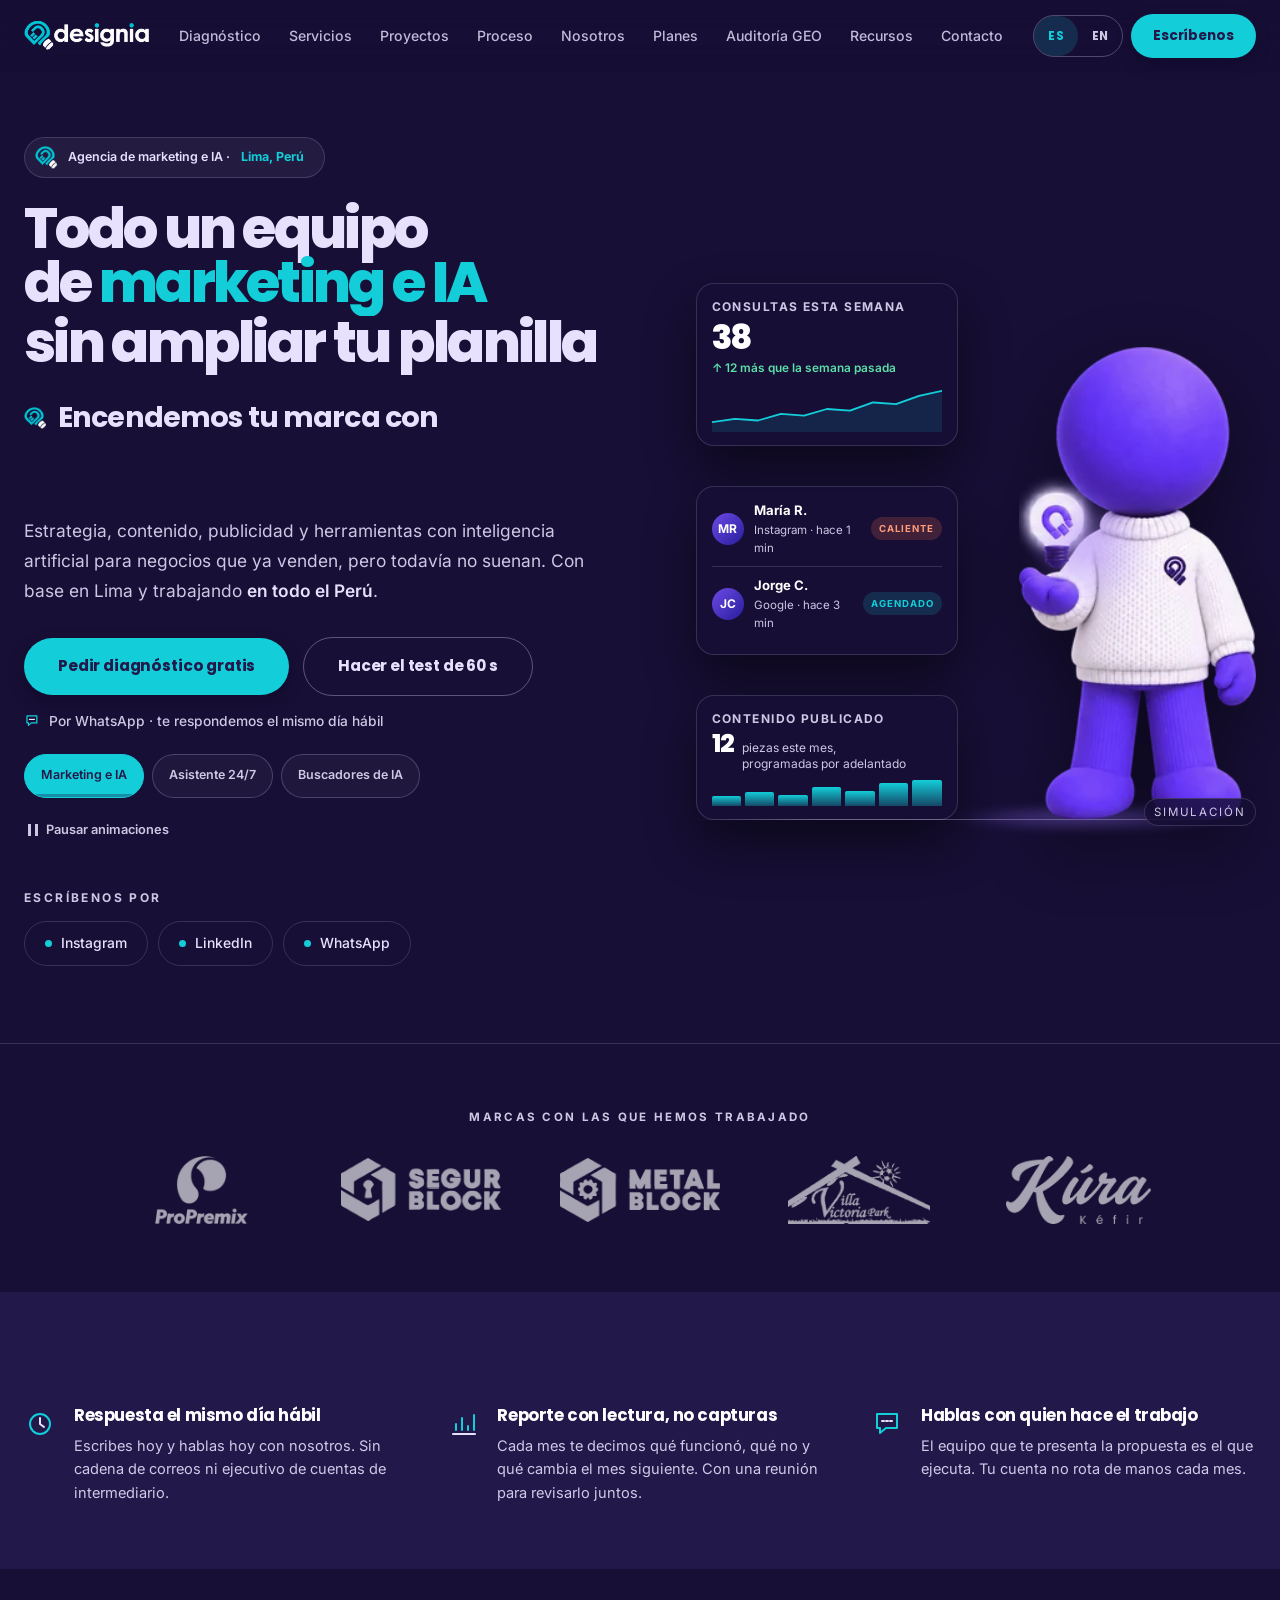
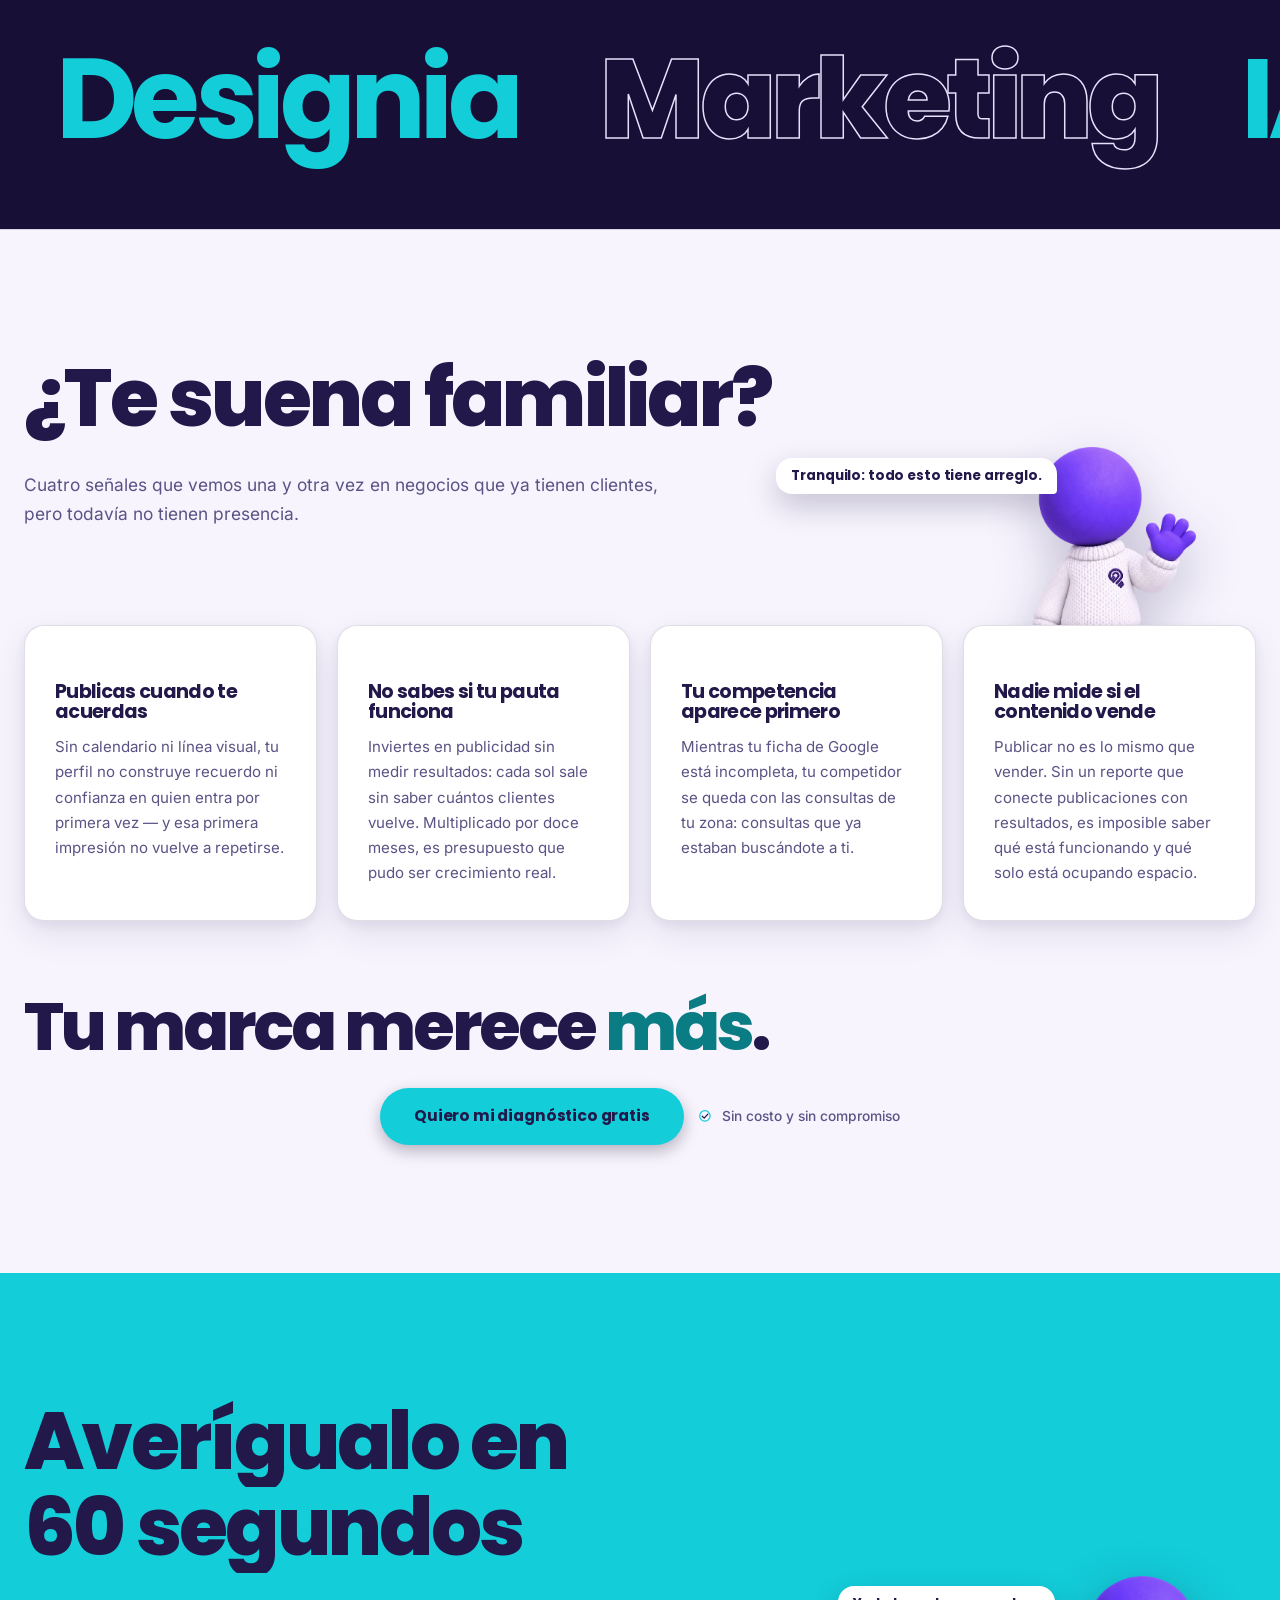
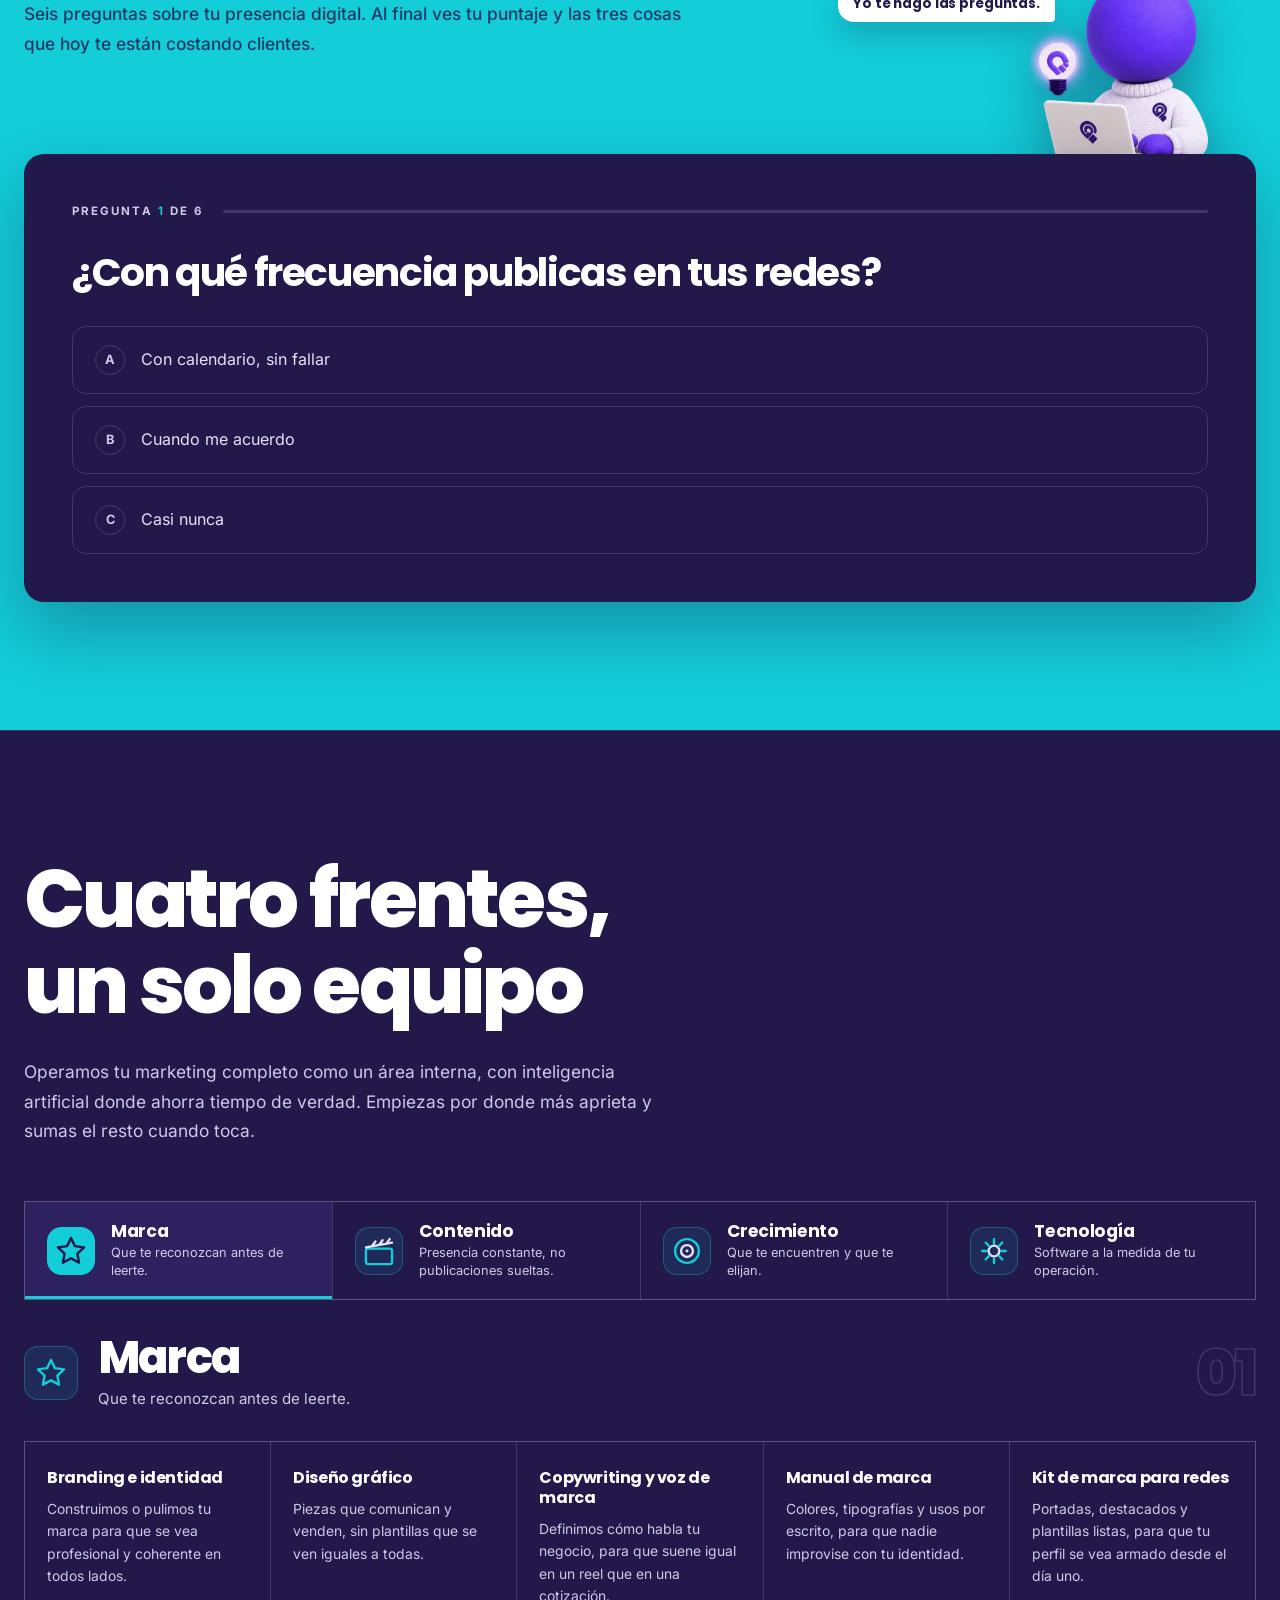
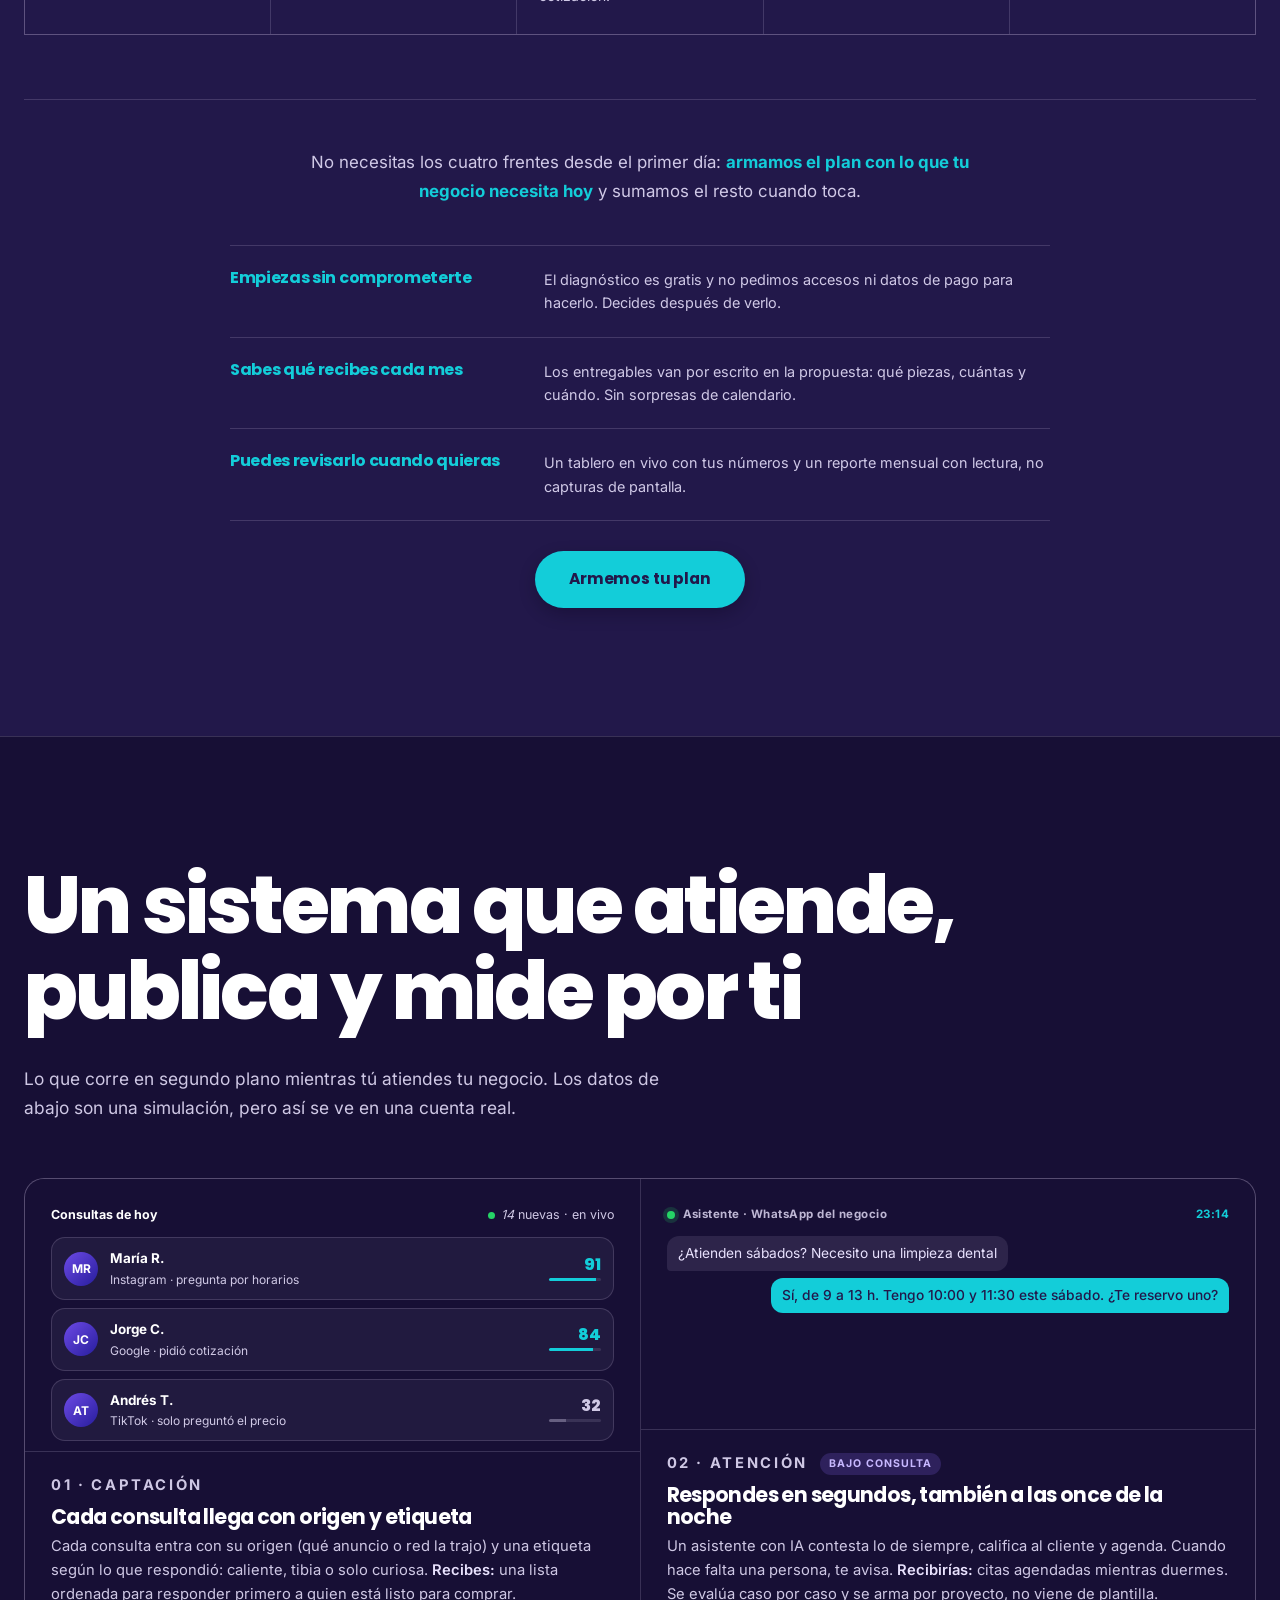
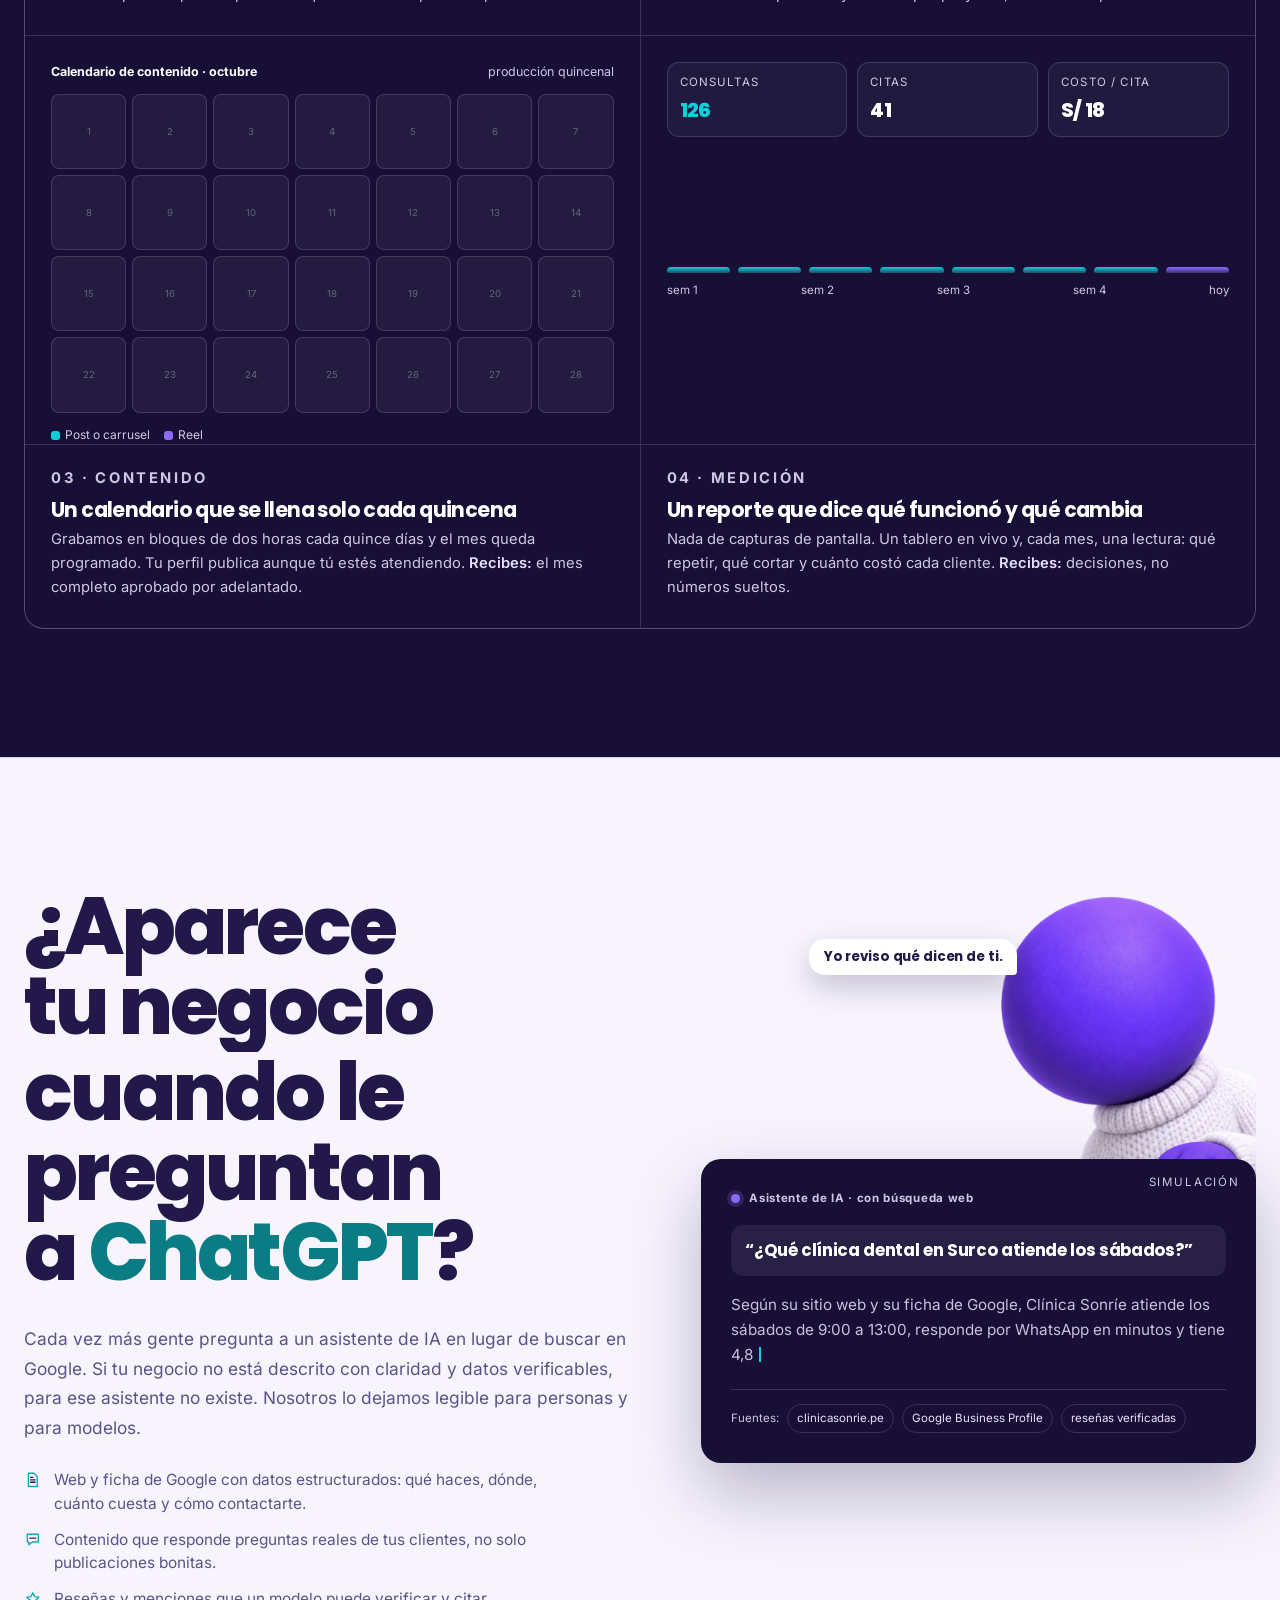
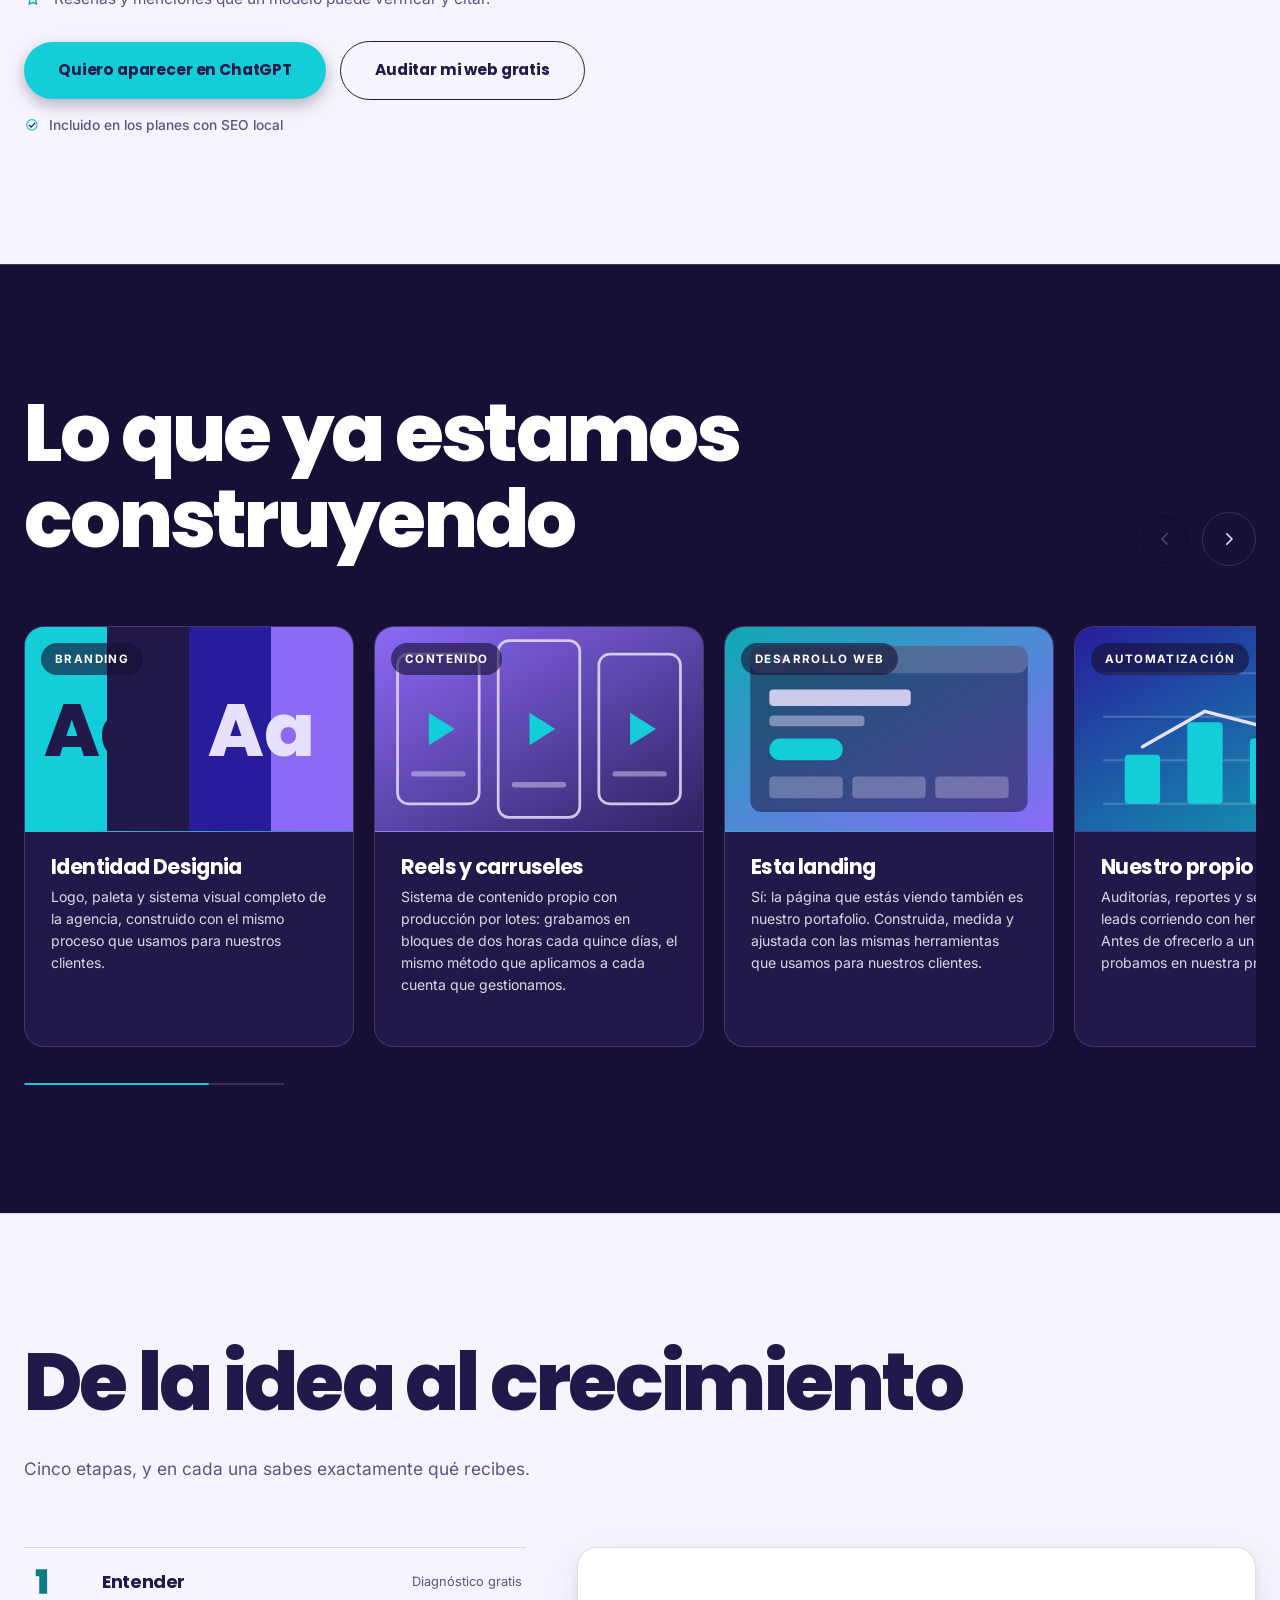
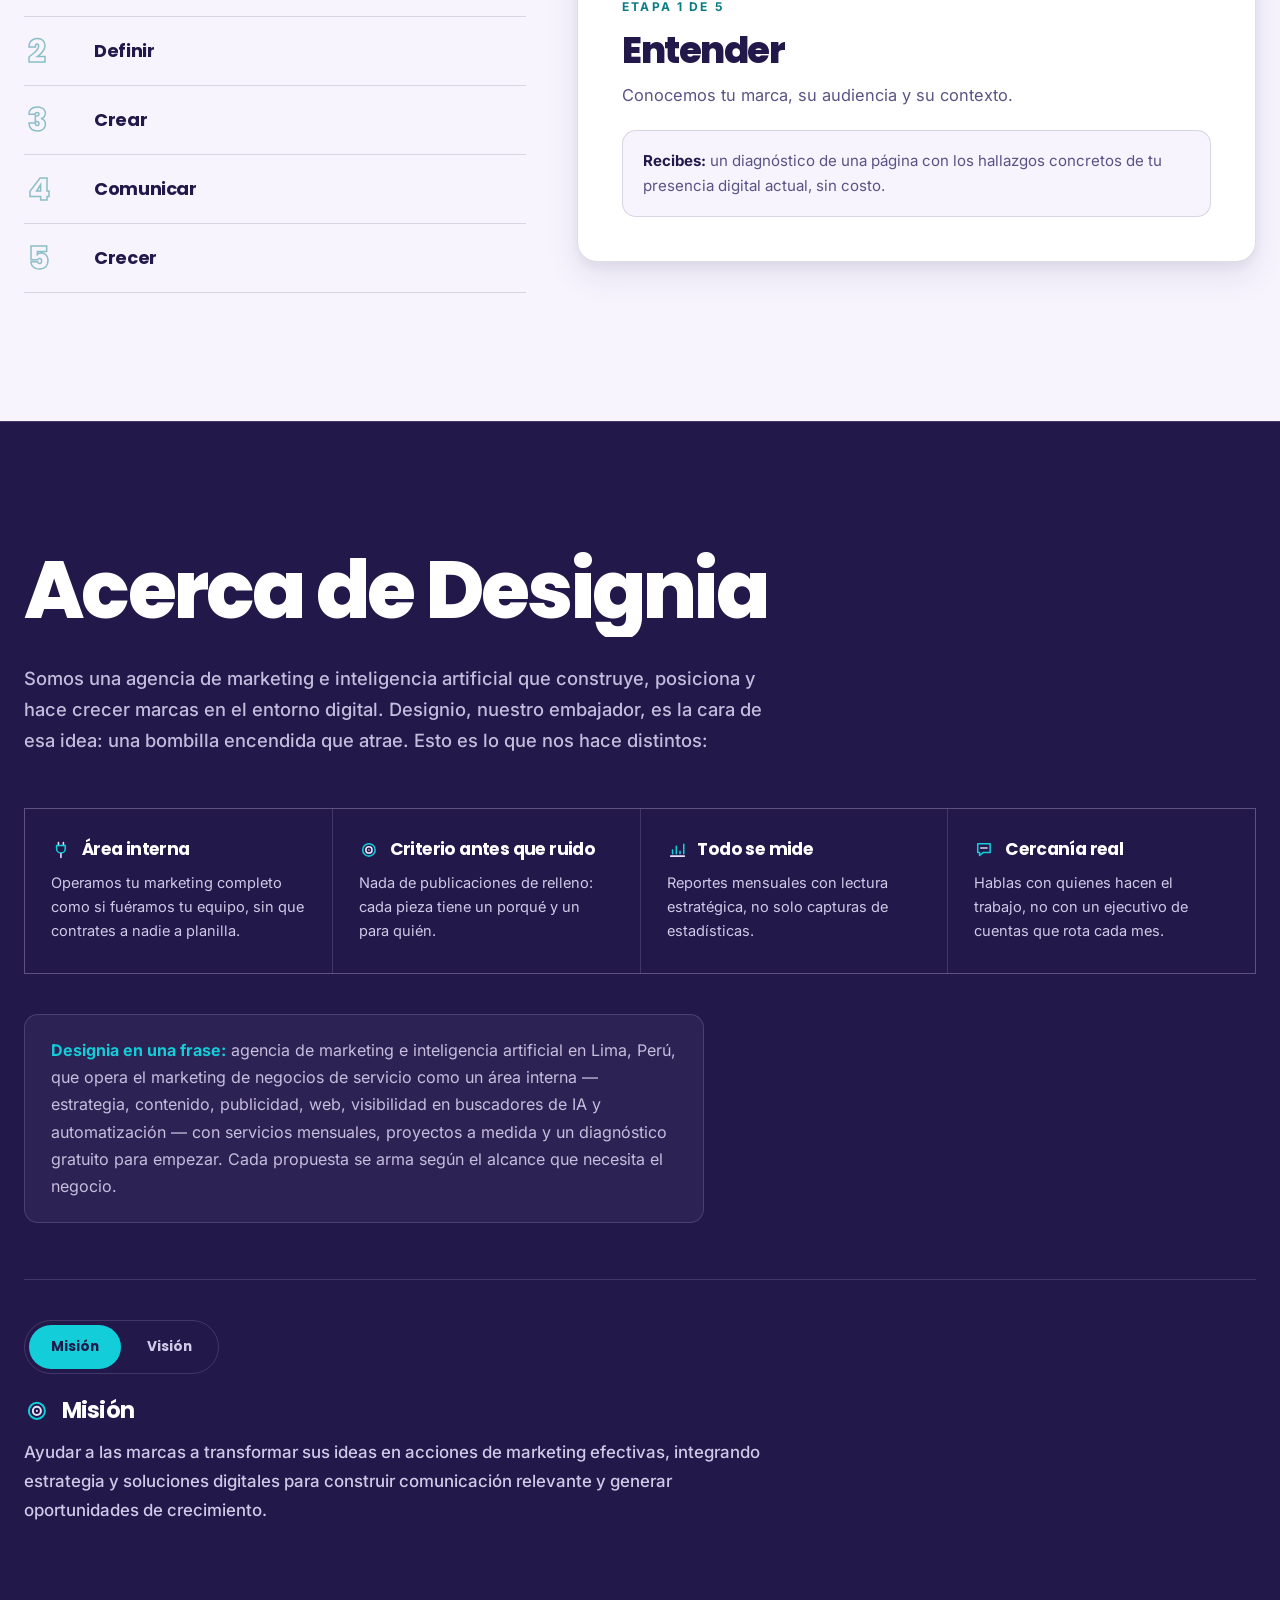
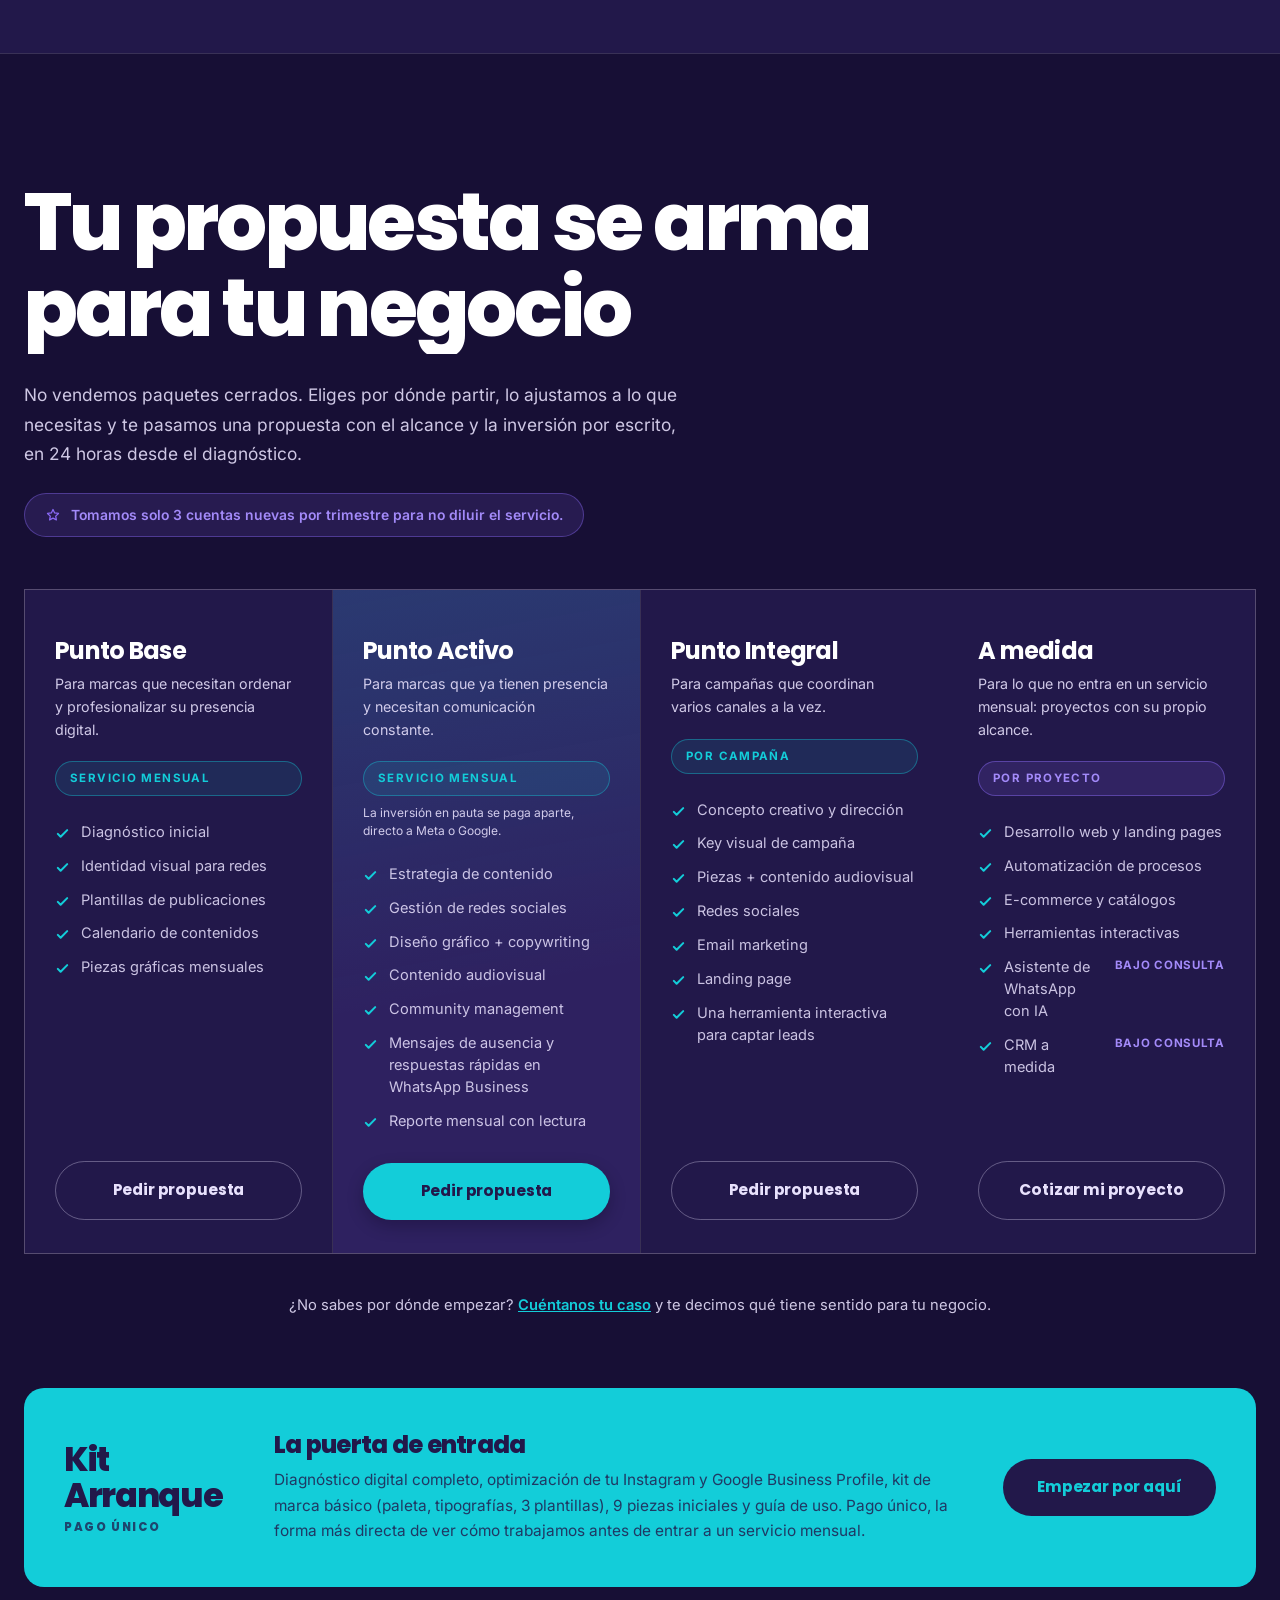
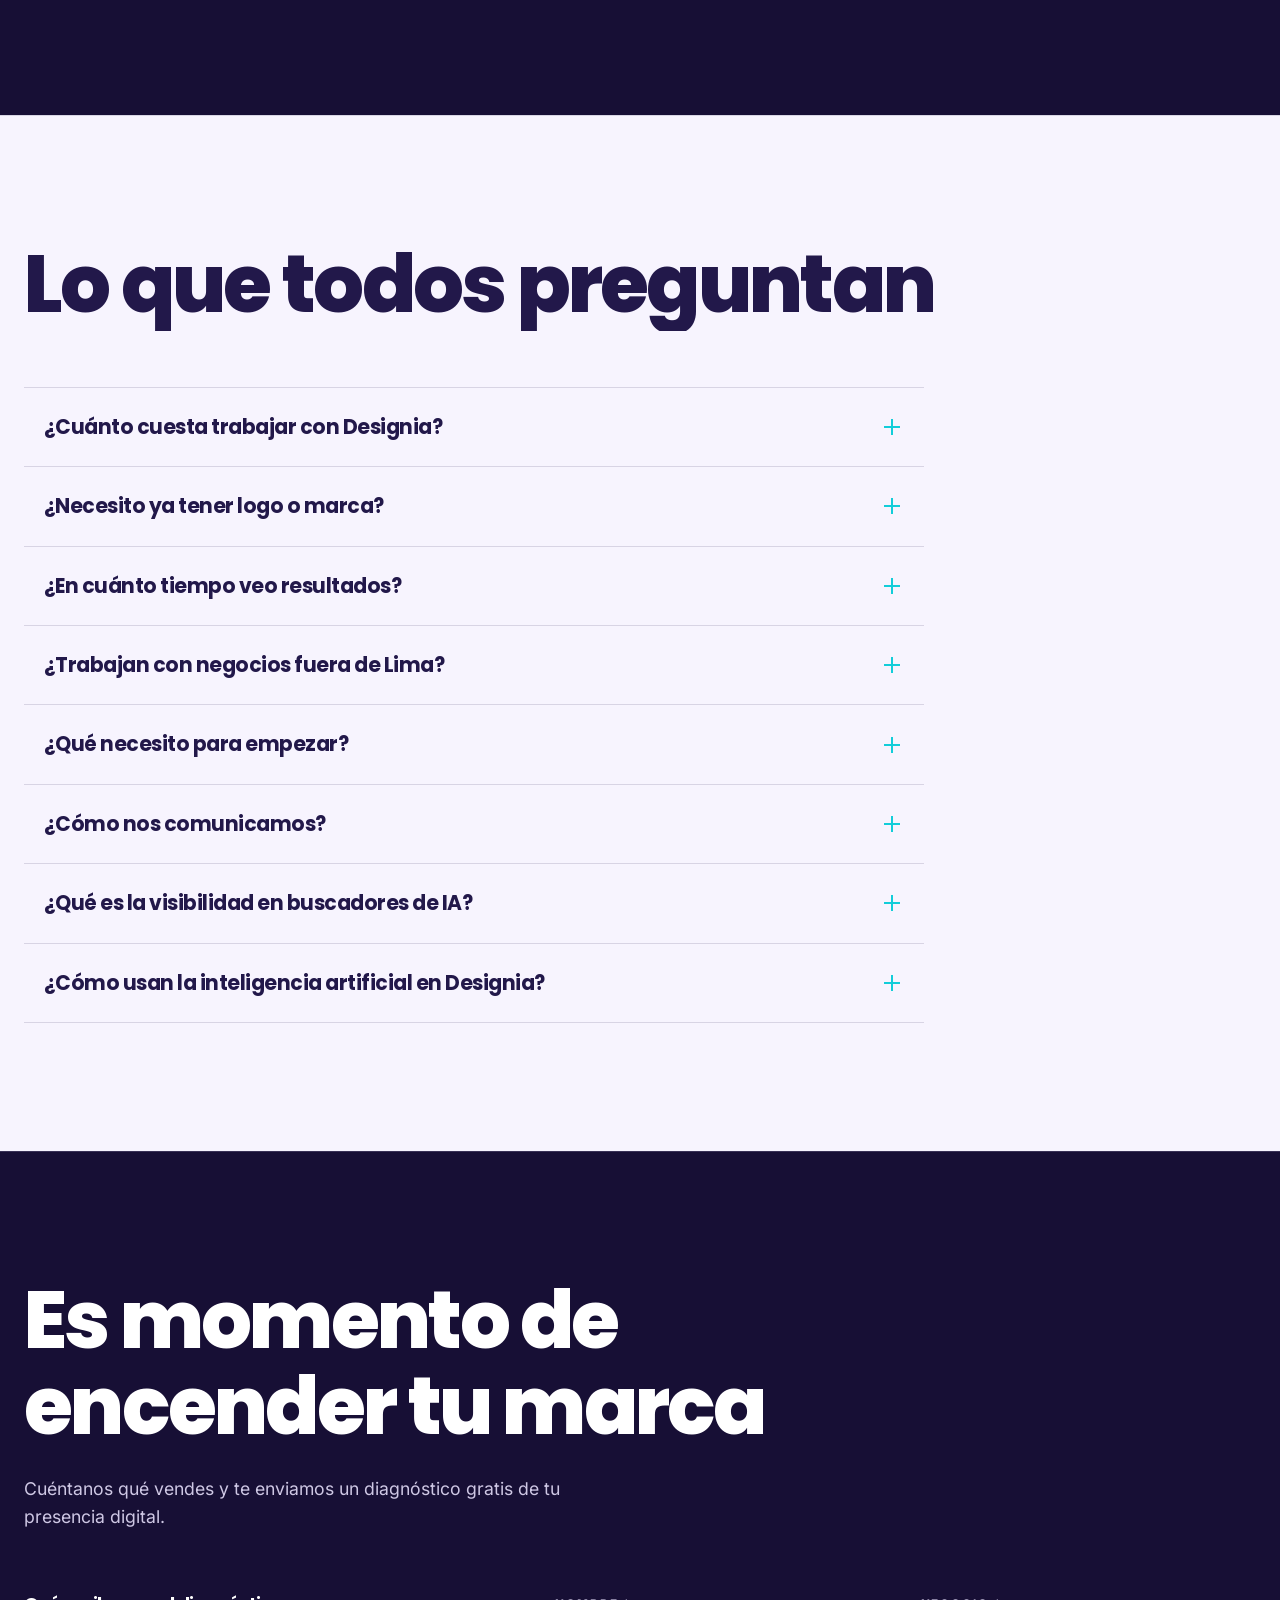
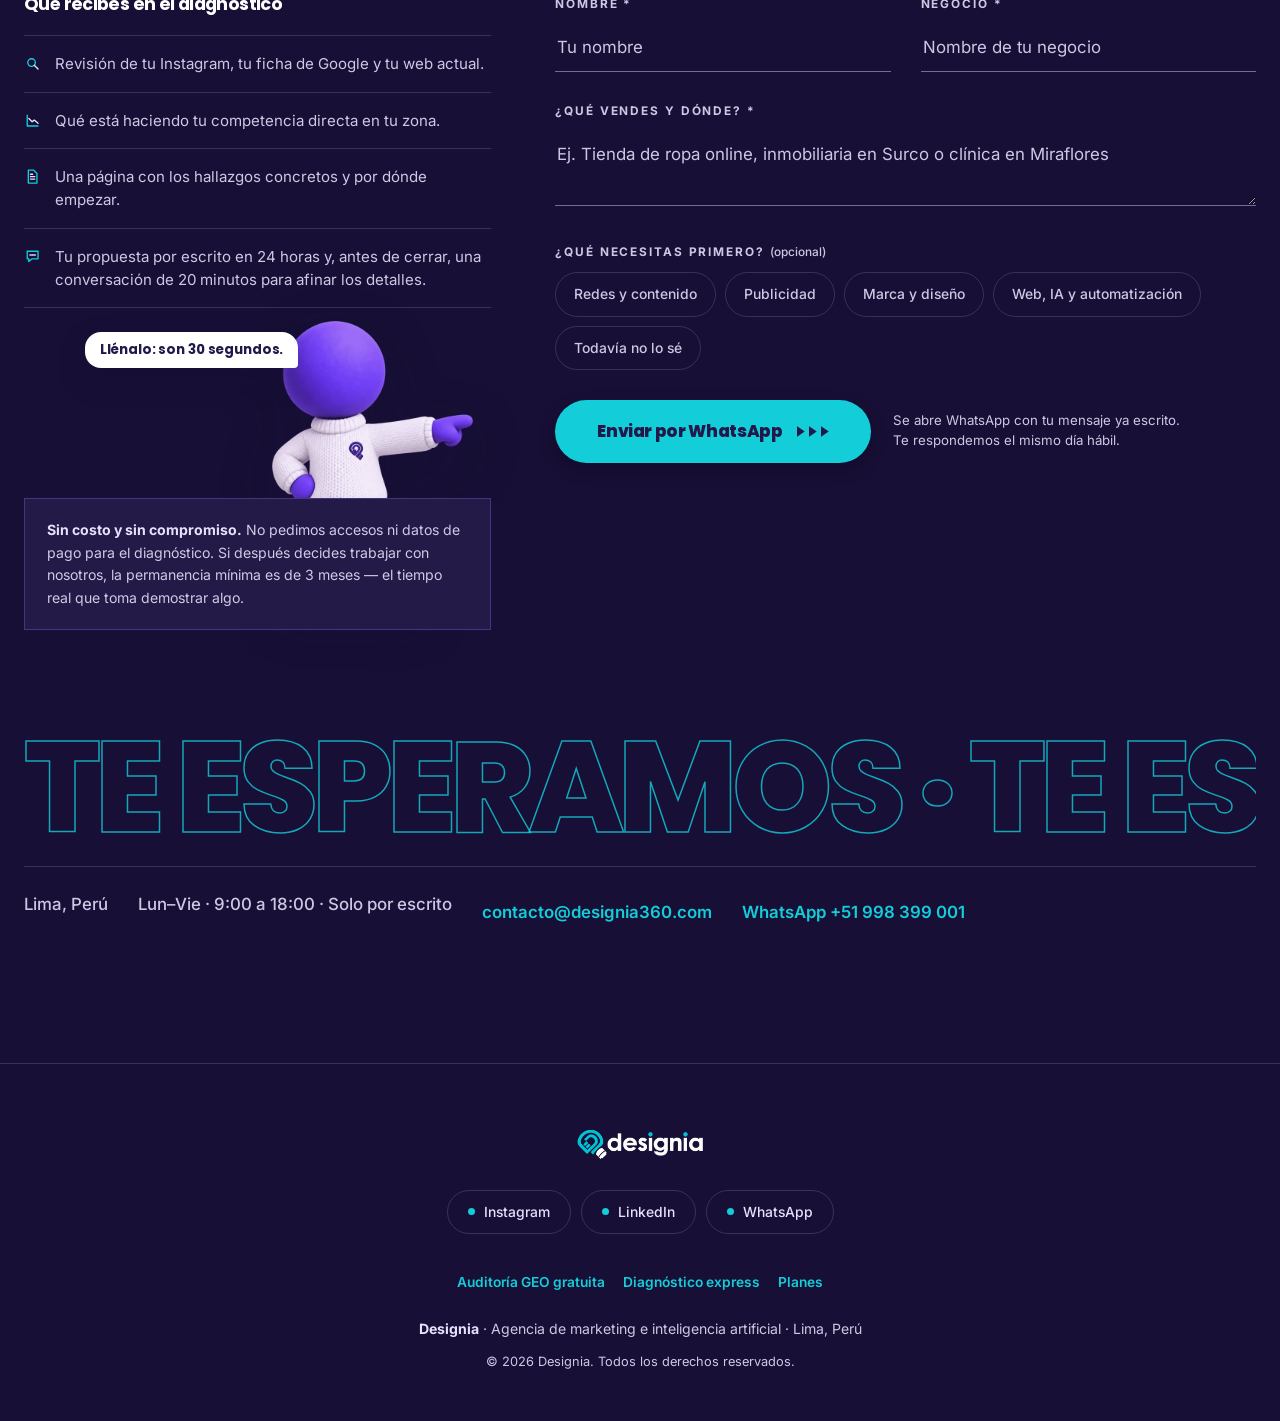
==== es/index.html @ 4ca1ebd5 "Prueba 1: anti-slop Co-Authored-By: Claude Opus 5.5 <noreply@anthropic.com>" ====
<!DOCTYPE html>
<html lang="es-PE" class="no-js">
<head>
<meta charset="UTF-8">
<script>(function(d){d.classList.remove('no-js');try{if(/[?&](utm_|gclid|fbclid|gbraid|wbraid|ttclid|msclkid)/.test(location.search)||matchMedia('(max-width:959px)').matches)d.classList.add('sin-intro')}catch(e){}})(document.documentElement)</script>
<meta name="viewport" content="width=device-width, initial-scale=1, viewport-fit=cover">
<title>Designia · Agencia de Marketing e IA en Lima</title>
<meta name="description" content="Designia es la agencia de marketing e inteligencia artificial de los negocios de servicio en Lima: estrategia, contenido, publicidad en Meta y Google, SEO local, web, visibilidad en ChatGPT y automatización. Diagnóstico gratis en 60 segundos.">
<meta name="theme-color" content="#22184a">
<meta name="robots" content="index,follow,max-image-preview:large">
<meta name="author" content="Designia">
<meta name="geo.region" content="PE-LIM">
<meta name="geo.placename" content="Lima">

<link rel="canonical" href="https://designia360.com/es/">
<meta property="og:url" content="https://designia360.com/es/">
<meta property="og:image" content="https://designia360.com/og-designia.jpg">
<meta name="twitter:image" content="https://designia360.com/og-designia.jpg">

<meta property="og:title" content="Designia · Agencia de Marketing e IA en Lima">
<meta property="og:description" content="Todo un equipo de marketing e IA sin ampliar tu planilla. Diagnóstico gratis de tu presencia digital en 60 segundos.">
<meta property="og:type" content="website">
<meta property="og:locale" content="es_PE">
<meta property="og:site_name" content="Designia">
<meta property="og:image:width" content="1200">
<meta property="og:image:height" content="630">
<meta property="og:image:alt" content="Designio, la mascota de Designia, agencia de marketing e IA en Lima">
<meta name="twitter:card" content="summary_large_image">
<meta name="twitter:title" content="Designia · Agencia de Marketing e IA en Lima">
<meta name="twitter:description" content="Todo un equipo de marketing e IA sin ampliar tu planilla.">

<link rel="alternate" hreflang="en" href="https://designia360.com/">
<link rel="alternate" hreflang="es" href="https://designia360.com/es/">
<link rel="alternate" hreflang="x-default" href="https://designia360.com/">

<!-- ==========================================================
     ✏️ VERIFICACIÓN EN BUSCADORES
     Descomenta cada línea y pega el código que te da cada panel:
       Google  → search.google.com/search-console  (método "etiqueta HTML")
       Bing    → bing.com/webmasters               (verifica también Yahoo y DuckDuckGo)
     ========================================================== -->
<meta name="google-site-verification" content="PEGA_AQUI_EL_CODIGO">
<meta name="msvalidate.01" content="PEGA_AQUI_EL_CODIGO">

<link rel="icon" href="/favicon-32.png" sizes="32x32" type="image/png">
<link rel="icon" href="/icono-192.png" sizes="192x192" type="image/png">
<link rel="apple-touch-icon" href="/apple-touch-icon.png">

<!-- Fuentes de marca auto-alojadas (subconjunto latin). Cero llamadas a terceros. -->
<link rel="preload" href="/fonts/inter-latin.woff2" as="font" type="font/woff2" crossorigin>
<link rel="preload" href="/fonts/poppins-800.woff2" as="font" type="font/woff2" crossorigin>
<link rel="preload" href="/fonts/poppins-700.woff2" as="font" type="font/woff2" crossorigin>
<link rel="preload" as="image" href="/logo-designia-blanco.png" fetchpriority="high">
<link rel="preload" as="image" href="/designio/frontal.webp" type="image/webp" media="(min-width:1000px)">

<style>
/* ==========================================================================
   1. FUENTES DE MARCA — Poppins (títulos) · Inter (cuerpo)
   ========================================================================== */
@font-face{font-family:'Poppins';font-style:normal;font-weight:600;font-display:swap;src:url(/fonts/poppins-600.woff2) format('woff2');unicode-range:U+0000-00FF,U+0131,U+0152-0153,U+02BB-02BC,U+02C6,U+02DA,U+02DC,U+0304,U+0308,U+0329,U+2000-206F,U+20AC,U+2122,U+2191,U+2193,U+2212,U+2215,U+FEFF,U+FFFD}
@font-face{font-family:'Poppins';font-style:normal;font-weight:700;font-display:swap;src:url(/fonts/poppins-700.woff2) format('woff2');unicode-range:U+0000-00FF,U+0131,U+0152-0153,U+02BB-02BC,U+02C6,U+02DA,U+02DC,U+0304,U+0308,U+0329,U+2000-206F,U+20AC,U+2122,U+2191,U+2193,U+2212,U+2215,U+FEFF,U+FFFD}
@font-face{font-family:'Poppins';font-style:normal;font-weight:800;font-display:swap;src:url(/fonts/poppins-800.woff2) format('woff2');unicode-range:U+0000-00FF,U+0131,U+0152-0153,U+02BB-02BC,U+02C6,U+02DA,U+02DC,U+0304,U+0308,U+0329,U+2000-206F,U+20AC,U+2122,U+2191,U+2193,U+2212,U+2215,U+FEFF,U+FFFD}
@font-face{font-family:'Inter';font-style:normal;font-weight:400 700;font-display:swap;src:url(/fonts/inter-latin.woff2) format('woff2');unicode-range:U+0000-00FF,U+0131,U+0152-0153,U+02BB-02BC,U+02C6,U+02DA,U+02DC,U+0304,U+0308,U+0329,U+2000-206F,U+20AC,U+2122,U+2191,U+2193,U+2212,U+2215,U+FEFF,U+FFFD}

/* ==========================================================================
   2. TOKENS — paleta del manual, propuesta del isotipo bombilla
      (turquesa + morado, con azul intenso, violeta y lavanda de apoyo)
   ========================================================================== */
:root{
  --turq:#13CDD9;        /* turquesa de marca — RGB 19/205/217 */
  --turq-600:#0FA9B3;    /* hover / enlaces */
  --turq-050:#EAFBFC;

  --tinta:#22184a;       /* morado profundo — color principal */
  --tinta-900:#170F35;   /* fondo más profundo */
  --tinta-800:#1C1440;
  --tinta-700:#2E2160;

  --intenso:#271d9c;     /* secundario */
  --violeta:#8b6af7;     /* secundario */
  --lavanda:#e8e1fd;     /* apoyo — es también el texto sobre fondo oscuro */
  --lav-050:#F7F4FE;
  --lav-100:#EFEAFC;

  --texto:#5A5385;       /* cuerpo sobre fondo claro */
  --blanco:#fff;

  /* Hilos de retícula: la estructura se ve, como en las agencias editoriales */
  --hilo:rgba(232,225,253,.16);
  --hilo-claro:rgba(34,24,74,.14);

  --grad-turq:linear-gradient(100deg,var(--turq),var(--turq-600));
  --grad-marca:linear-gradient(100deg,var(--turq) 0%,var(--violeta) 100%);

  --r-xs:6px; --r-sm:10px; --r:14px; --r-lg:20px; --r-full:999px;
  --sh:0 4px 12px rgba(34,24,74,.06),0 14px 34px rgba(34,24,74,.09);
  --sh-lg:0 10px 24px rgba(34,24,74,.08),0 30px 64px rgba(34,24,74,.14);
  --sh-turq:0 6px 16px rgba(9,5,26,.28);

  --ease:cubic-bezier(.22,.61,.36,1);
  --ease-expo:cubic-bezier(.16,1,.3,1);
  --sp:clamp(84px,10vw,150px);
}

/* ==========================================================================
   3. BASE
   ========================================================================== */
*,*::before,*::after{margin:0;padding:0;box-sizing:border-box}
html{scroll-behavior:smooth;-webkit-text-size-adjust:100%;scroll-padding-top:80px;overflow-x:clip}
html.nav-abierto{overflow-y:hidden}   /* bloqueo de scroll sin romper el sticky */
body{
  font-family:'Inter',system-ui,-apple-system,'Segoe UI',sans-serif;
  font-size:clamp(.95rem,.92rem + .2vw,1.05rem);
  line-height:1.6;color:var(--lavanda);background:var(--tinta-900);
  -webkit-font-smoothing:antialiased;text-rendering:optimizeLegibility;
}
img,svg{max-width:100%;display:block}
[hidden]{display:none!important}   /* gana a cualquier display de clase */
a{color:var(--turq)}
button{font:inherit;color:inherit;background:none;border:0}
::selection{background:var(--turq);color:var(--tinta)}

h1,h2,h3,h4,.display{font-family:'Poppins',system-ui,sans-serif;line-height:1.05;letter-spacing:-.035em}
.display{font-weight:800;text-wrap:balance}
/* Escala tipográfica declarada: el titular es la pieza gráfica principal */
h1.display{font-size:clamp(2.6rem,8.2vw,6.8rem);line-height:.92;letter-spacing:-.048em}
h2.display{font-size:clamp(2.2rem,6.4vw,5rem);line-height:.95;letter-spacing:-.042em}

:focus-visible{outline:3px solid var(--turq);outline-offset:3px;border-radius:3px}
.skip{position:absolute;left:-999px;top:0;z-index:10001;background:var(--turq);color:var(--tinta);
  padding:12px 20px;font-weight:700;text-decoration:none}
.skip:focus{left:0}

/* ==========================================================================
   4. SECCIONES — dominio oscuro con dos respiros claros, y retícula visible
   ========================================================================== */
.section{padding:var(--sp) 24px;position:relative}
.inner{max-width:1240px;margin:auto;position:relative;z-index:2}

.w-dark{background:var(--tinta);color:var(--lavanda);border-top:1px solid var(--hilo)}
.w-deep{background:var(--tinta-900);color:var(--lavanda);border-top:1px solid var(--hilo)}
.w-dark h1,.w-dark h2,.w-dark h3,.w-dark h4,
.w-deep h1,.w-deep h2,.w-deep h3,.w-deep h4{color:var(--blanco)}
.w-luz{background:var(--lav-050);color:var(--texto);border-top:1px solid var(--hilo-claro)}
.w-luz h1,.w-luz h2,.w-luz h3,.w-luz h4{color:var(--tinta)}
.w-turq{background:var(--turq);color:var(--tinta);overflow:hidden}
.w-turq h2,.w-turq h3,.w-turq h4{color:var(--tinta)}

/* Número de sección, tamaño editorial, al margen */

.sec-lead{max-width:660px;margin-top:26px;font-size:1.08rem;line-height:1.7;color:rgba(232,225,253,.88)}
.w-luz .sec-lead{color:var(--texto)}
.w-turq .sec-lead{color:rgba(34,24,74,.82);font-weight:500}

/* ==========================================================================
   5. REVELADOS
   ========================================================================== */
.mask{display:block;overflow:hidden;padding-bottom:.08em}
.mask>span{display:block;transform:translateY(110%);transition:transform 1s var(--ease-expo) var(--d,0s)}
.mask.is-in>span{transform:none}
.grad{color:var(--turq)}
.w-luz .grad{color:var(--turq-700)}

[data-reveal]{opacity:0;transform:translateY(30px);
  transition:opacity .8s var(--ease) var(--d,0s),transform .8s var(--ease) var(--d,0s)}
[data-reveal="scale"]{transform:translateY(20px) scale(.97)}
/* Las entradas laterales desplazaban el bloque ±32px ANTES de revelarse y
   sobresalían del viewport en anchos intermedios, generando scroll horizontal.
   El movimiento ahora es siempre vertical: mismo efecto, sin desbordar. */
[data-reveal="left"],[data-reveal="right"]{transform:translateY(30px)}
[data-reveal].is-in{opacity:1;transform:none}

/* ==========================================================================
   6. BOTONES
   ========================================================================== */
.btn{position:relative;display:inline-flex;align-items:center;justify-content:center;gap:10px;
  min-height:56px;padding:16px 34px;border-radius:var(--r-full);font-family:'Poppins',sans-serif;
  font-weight:700;font-size:.97rem;letter-spacing:-.01em;text-decoration:none;cursor:pointer;
  transition:transform .35s var(--ease),box-shadow .35s var(--ease),background .3s,color .3s,border-color .3s;
  will-change:transform;overflow:hidden;isolation:isolate}
.btn>*{position:relative;z-index:2}
.btn-primary{background:var(--turq);color:var(--tinta);box-shadow:var(--sh-turq)}
.btn-primary::after{content:"";position:absolute;inset:0;z-index:1;
  background:linear-gradient(100deg,transparent 20%,rgba(255,255,255,.6) 50%,transparent 80%);
  transform:translateX(-120%);transition:transform .7s var(--ease)}
.btn-primary:hover{transform:translateY(-3px);box-shadow:0 10px 22px rgba(9,5,26,.34)}
.btn-primary:hover::after{transform:translateX(120%)}
.btn-ghost{border:1.5px solid rgba(232,225,253,.34);color:var(--lavanda)}
.btn-ghost:hover{border-color:var(--turq);color:var(--turq);transform:translateY(-3px)}
.btn-line{border:1.5px solid var(--tinta);color:var(--tinta)}
.btn-line:hover{background:var(--tinta);color:var(--lavanda);transform:translateY(-3px)}
.btn-sm{min-height:44px;padding:11px 22px;font-size:.85rem}
.cta-row{display:flex;gap:14px;flex-wrap:wrap;align-items:center}
.cta-nota{display:inline-flex;align-items:center;gap:9px;font-size:.86rem;font-weight:500;
  color:rgba(232,225,253,.88)}
.w-luz .cta-nota{color:var(--texto)}
.cta-nota .ic-s{--t1:var(--turq)}

/* ==========================================================================
   7. ÍCONOS — set propio, plano, dos tintas, mismo trazo
   ========================================================================== */
.ic,.ic-s,.ic-m{fill:none;stroke-linecap:round;stroke-linejoin:round;--t1:var(--turq);--t2:var(--lavanda)}
.ic{width:38px;height:38px;stroke-width:4}
.ic-m{width:46px;height:46px;stroke-width:3.6}
.ic-s{width:1.15em;height:1.15em;stroke-width:5;vertical-align:-.2em;display:inline-block;flex:none}
.w-luz .ic,.w-luz .ic-s,.w-luz .ic-m{--t2:var(--tinta)}
.w-turq .ic-s{--t1:var(--intenso);--t2:var(--tinta)}
.ico-tile{display:grid;place-items:center;width:60px;height:60px;border-radius:var(--r);
  background:rgba(19,205,217,.1);border:1px solid rgba(19,205,217,.3);
  transition:transform .45s var(--ease),background .35s,border-color .35s}
.w-luz .ico-tile{background:var(--turq-050);border-color:rgba(19,205,217,.32)}

/* Isotipo de marca (bombilla con el imán dentro) */
.mark{width:22px;height:auto;flex:none}
.mark-sm{width:15px}

/* ==========================================================================
   8. INTRO
   ========================================================================== */
#intro{position:fixed;inset:0;z-index:10000;display:grid;place-items:center;background:var(--tinta-900);
  transition:opacity .55s var(--ease),visibility .55s}
#intro.done{opacity:0;visibility:hidden;pointer-events:none}
html.sin-intro #intro{display:none}
.intro-lock{display:flex;flex-direction:column;align-items:center;gap:18px;z-index:2}
.logo-wrap{position:relative;overflow:hidden;padding:10px}
.logo-intro{width:min(400px,74vw);height:auto;opacity:0;animation:introIn .7s .05s var(--ease-expo) forwards}
@keyframes introIn{from{opacity:0;transform:translateY(14px) scale(.97)}to{opacity:1;transform:none}}
.sweep{position:absolute;inset:0;pointer-events:none;
  background:linear-gradient(105deg,transparent 42%,rgba(19,205,217,.55) 50%,transparent 58%);
  transform:translateX(-130%);animation:barrido .85s .45s var(--ease) forwards}
@keyframes barrido{to{transform:translateX(130%)}}
.intro-tag{opacity:0;font-size:.66rem;letter-spacing:.28em;text-transform:uppercase;
  color:var(--turq);font-weight:700;animation:sube .6s .55s var(--ease) forwards}
.intro-bar{width:min(230px,50vw);height:2px;background:rgba(232,225,253,.14);overflow:hidden;
  opacity:0;animation:sube .4s .5s forwards}
.intro-bar i{display:block;height:100%;background:var(--turq);transform-origin:left;
  transform:scaleX(0);animation:carga 1s .35s var(--ease) forwards}
@keyframes carga{to{transform:scaleX(1)}}
@keyframes sube{from{opacity:0;transform:translateY(14px)}to{opacity:1;transform:none}}
#saltar{position:absolute;bottom:26px;left:50%;transform:translateX(-50%);
  border:1px solid rgba(232,225,253,.28);color:rgba(232,225,253,.8);border-radius:var(--r-full);
  padding:9px 22px;font-size:.78rem;font-weight:600;cursor:pointer;transition:.3s;z-index:3}
#saltar:hover{border-color:var(--turq);color:var(--turq)}

/* ==========================================================================
   9. CURSOR — punto y anillo se pintan en el MISMO fotograma (ver JS)
   ========================================================================== */
.cursor-dot,.cursor-ring{position:fixed;top:0;left:0;border-radius:50%;pointer-events:none;
  z-index:9999;transform:translate3d(-200px,-200px,0) translate(-50%,-50%);will-change:transform;
  opacity:0;transition:opacity .3s}
.cursor-dot{width:8px;height:8px;background:var(--turq)}
.cursor-ring{width:36px;height:36px;border:1.5px solid rgba(19,205,217,.6);z-index:9998;
  transition:width .3s var(--ease),height .3s var(--ease),background .3s,opacity .3s,border-color .3s}
body.cursor-on .cursor-dot,body.cursor-on .cursor-ring{opacity:1}
body.cursor-hot .cursor-ring{width:62px;height:62px;background:rgba(19,205,217,.14);border-color:var(--turq)}
body.cursor-hot .cursor-dot{width:5px;height:5px}
/* Sobre turquesa o sobre fondo claro, el cursor turquesa se diluye: se oscurece */
body.cursor-claro .cursor-dot{background:var(--tinta)}
body.cursor-claro .cursor-ring{border-color:rgba(34,24,74,.55)}
body.cursor-claro.cursor-hot .cursor-ring{background:rgba(34,24,74,.12);border-color:var(--tinta)}
@media(hover:hover) and (pointer:fine){
  body.cursor-on,body.cursor-on a,body.cursor-on button,body.cursor-on .faq-q,
  body.cursor-on .card,body.cursor-on .plan,body.cursor-on .work{cursor:none}
  body.cursor-on input,body.cursor-on textarea,body.cursor-on select,body.cursor-on label{cursor:auto}
}
@media(hover:none){.cursor-dot,.cursor-ring{display:none}}

/* ==========================================================================
   10. BARRA SUPERIOR
   ========================================================================== */
.progress{position:fixed;top:0;left:0;right:0;height:3px;z-index:70;pointer-events:none}
.progress i{display:block;height:100%;background:var(--turq);transform:scaleX(0);transform-origin:left}
.topbar{position:sticky;top:0;z-index:60;display:flex;align-items:center;justify-content:space-between;
  gap:16px;padding:14px 24px;background:rgba(23,15,53,.72);backdrop-filter:blur(16px);
  -webkit-backdrop-filter:blur(16px);border-bottom:1px solid transparent;
  transition:padding .35s var(--ease),background .35s,border-color .35s}
.topbar.scrolled{padding:9px 24px;background:rgba(23,15,53,.94);border-bottom-color:var(--hilo)}
.logo-top{height:42px;width:auto;transition:height .35s var(--ease)}
.topbar.scrolled .logo-top{height:34px}
.topbar nav{display:flex;gap:28px}
@media(max-width:1180px) and (min-width:1001px){.topbar nav{gap:18px}.topbar nav a{font-size:.84rem}}
.topbar nav a{color:rgba(232,225,253,.82);text-decoration:none;font-weight:500;font-size:.88rem;
  position:relative;padding:4px 0;transition:color .3s}
.topbar nav a::after{content:"";position:absolute;left:0;bottom:0;width:100%;height:1.5px;
  background:var(--turq);transform:scaleX(0);transform-origin:right;transition:transform .4s var(--ease)}
.topbar nav a:hover{color:var(--turq)}
.topbar nav a:hover::after,.topbar nav a.active::after{transform:scaleX(1);transform-origin:left}
.topbar nav a.active{color:var(--turq)}
.nav-cta{display:flex;align-items:center;gap:8px}
.burger{display:none;padding:10px 9px;min-width:44px;min-height:44px;line-height:0;cursor:pointer;z-index:61}
.burger span{display:block;width:26px;height:2px;margin:6px 0;background:var(--lavanda);
  transition:transform .35s var(--ease),opacity .2s}
.burger[aria-expanded="true"] span:nth-child(1){transform:translateY(8px) rotate(45deg)}
.burger[aria-expanded="true"] span:nth-child(2){opacity:0}
.burger[aria-expanded="true"] span:nth-child(3){transform:translateY(-8px) rotate(-45deg)}
@media(max-width:1000px){
  .burger{display:block}
  .topbar nav{position:fixed;left:0;right:0;top:var(--h-barra,70px);
    height:calc(100dvh - var(--h-barra,70px));
    flex-direction:column;gap:0;padding:18px 24px calc(40px + env(safe-area-inset-bottom));
    background:var(--tinta-900);overflow-y:auto;overscroll-behavior:contain;
    z-index:55;                       /* encima del contenido, debajo de la barra (60) */
    opacity:0;visibility:hidden;transform:translateY(-10px);
    transition:opacity .3s var(--ease),transform .38s var(--ease-expo),visibility .38s}
  .topbar nav.open{opacity:1;visibility:visible;transform:none}
  .topbar nav a{padding:18px 2px;font-family:'Poppins',sans-serif;font-weight:700;font-size:1.5rem;
    letter-spacing:-.03em;color:var(--lavanda);border-bottom:1px solid var(--hilo);
    opacity:0;transform:translateY(-10px);transition:opacity .4s var(--ease),transform .4s var(--ease)}
  .topbar nav.open a{opacity:1;transform:none;transition-delay:calc(.045s * var(--n,0) + .1s)}
  .topbar nav a::after{display:none}
}
@media(max-width:560px){.topbar .btn{padding:11px 16px;font-size:.8rem;min-height:44px}.logo-top{height:34px}}

/* ==========================================================================
   11. HERO
   ========================================================================== */
.hero{position:relative;overflow:hidden;padding:clamp(48px,5vw,76px) 24px clamp(56px,6vw,88px);
  background:var(--tinta-900);color:var(--lavanda);display:flex;align-items:center}
/* En lugar de retícula, un halo suave que da profundidad sin dibujar líneas */
.hero .inner{max-width:1240px;width:100%}
.hero-eyebrow{display:inline-flex;align-items:center;gap:11px;padding:8px 20px 8px 10px;margin-bottom:24px;
  border-radius:var(--r-full);background:rgba(232,225,253,.06);border:1px solid var(--hilo);
  font-size:.78rem;font-weight:600;color:var(--lavanda);opacity:0;animation:sube .7s .15s var(--ease) forwards}
.hero-eyebrow b{color:var(--turq);font-weight:700}
.hero .mask>span{animation:linea 1.05s var(--ease-expo) both}
.hero .mask:nth-of-type(2)>span{animation-delay:.1s}
@keyframes linea{from{transform:translateY(110%)}to{transform:none}}
.big-rot{margin-top:20px;font-family:'Poppins',sans-serif;font-size:clamp(1.15rem,.9rem + 1.1vw,1.9rem);
  font-weight:700;letter-spacing:-.03em;color:var(--lavanda);min-height:1.5em;
  display:flex;align-items:center;gap:12px;flex-wrap:wrap;
  opacity:0;animation:sube .8s .45s var(--ease) forwards}
.rot-word{display:inline-block;color:var(--turq);
  transition:opacity .32s var(--ease),transform .32s var(--ease)}
.rot-word.fade{opacity:0;transform:translateY(12px)}
@media(max-width:760px){.big-rot{display:block;line-height:1.25;min-height:2.5em}.big-rot .mark{display:none}}
.rot-ia{font-style:normal;display:inline-block;min-width:5.4ch;transition:opacity .3s var(--ease),transform .3s var(--ease)}
.rot-ia.fade{opacity:0;transform:translateY(10px)}
.hero .lead{margin:18px 0 32px;max-width:580px;font-size:1.08rem;line-height:1.72;
  color:rgba(232,225,253,.88);opacity:0;animation:sube .8s .58s var(--ease) forwards}
.hero .lead strong{color:var(--lavanda);font-weight:600}
.hero .cta-row{opacity:0;animation:sube .8s .7s var(--ease) forwards}
.social-lab{margin-top:36px;font-size:.75rem;font-weight:700;letter-spacing:.2em;text-transform:uppercase;
  color:rgba(232,225,253,.88);opacity:0;animation:sube .8s .82s var(--ease) forwards}
.social-row{margin-top:14px;display:flex;gap:10px;flex-wrap:wrap;opacity:0;animation:sube .8s .9s var(--ease) forwards}
@media(max-width:760px){.social-lab,.social-row{display:none}}
.pill{display:inline-flex;align-items:center;gap:9px;min-height:44px;padding:10px 20px;border-radius:var(--r-full);
  border:1px solid var(--hilo);color:var(--lavanda);text-decoration:none;font-size:.87rem;font-weight:500;
  transition:transform .35s var(--ease),border-color .3s,color .3s,background .3s}
.pill:hover{border-color:var(--turq);color:var(--turq);transform:translateY(-3px);background:rgba(19,205,217,.07)}
.pill .dot{width:7px;height:7px;border-radius:50%;background:var(--turq);flex:none}

/* ==========================================================================
   PORTADA — Designio y tarjetas vivas (simulación etiquetada)
   ========================================================================== */
.hero-grid{display:grid;grid-template-columns:minmax(0,1.05fr) minmax(0,.95fr);gap:clamp(24px,4vw,56px);align-items:center}
.hero-grid h1.display,.hero-grid .h1-like{font-size:clamp(2.3rem,1.1rem + 3vw,4rem);line-height:.98;letter-spacing:-.048em}
.sr-only{position:absolute;width:1px;height:1px;overflow:hidden;clip:rect(0 0 0 0);white-space:nowrap}
/* Tres mensajes de portada: cada uno con su tarjeta viva y su pose de Designio */
.hero-slides{display:grid}
.hslide{grid-area:1/1;visibility:hidden;opacity:0;transform:translateY(12px);
  transition:opacity .5s var(--ease),transform .55s var(--ease-expo),visibility .5s}
.hslide.is-on{visibility:visible;opacity:1;transform:none}
/* Los tres mensajes se navegan como pestañas con nombre: así se ve que hay más
   de uno y que se pueden pulsar. La barra de abajo enseña cuánto falta. */
.hero-tabs{display:flex;gap:8px;margin-top:22px;flex-wrap:wrap}
.hdot{position:relative;min-height:44px;padding:9px 16px 11px;border-radius:var(--r-full);cursor:pointer;
  border:1px solid rgba(232,225,253,.22);background:rgba(232,225,253,.04);overflow:hidden;
  font-size:.78rem;font-weight:600;color:rgba(232,225,253,.88);
  transition:color .3s,border-color .3s,background .3s}
.hdot:hover{color:var(--blanco);border-color:rgba(19,205,217,.5);background:rgba(19,205,217,.08)}
.hdot.is-on{color:var(--tinta);background:var(--turq);border-color:var(--turq)}
.hdot i{position:absolute;left:0;bottom:0;height:3px;width:0;background:var(--tinta);opacity:.35}
.hdot.is-on i{animation:hdotAvanza var(--gira,6s) linear forwards}
.hero-tabs.parado .hdot.is-on i{animation-play-state:paused}
@keyframes hdotAvanza{to{width:100%}}
@media(max-width:480px){.hdot{padding:8px 13px 10px;font-size:.73rem}}
.hero-audit{display:flex;gap:10px;flex-wrap:wrap;max-width:560px;margin-top:4px;opacity:0;animation:sube .8s .7s var(--ease) forwards}
.hero-audit input{flex:1 1 220px;min-height:56px;padding:0 22px;border-radius:var(--r-full);border:1px solid rgba(232,225,253,.28);
  background:rgba(232,225,253,.07);color:var(--blanco);font:inherit;font-size:1rem;transition:border-color .3s,background .3s}
.hero-audit input::placeholder{color:rgba(232,225,253,.45)}
.hero-audit input:focus{outline:none;border-color:var(--turq);background:rgba(232,225,253,.1)}
.hero-audit .btn{flex:0 0 auto}
.hero-nota{margin-top:12px;font-size:.82rem;color:rgba(232,225,253,.88)}
.hero-nota.err{color:#FF9A7A}
.hero-vis{position:relative;opacity:0;animation:sube .9s .5s var(--ease) forwards}
/* Escenario: Designio DE PIE a la derecha sobre una línea de suelo; la tarjeta de
   cada mensaje va a su izquierda, a la altura de su mano. Nada lo tapa. */
.vis-stage{position:relative;height:clamp(420px,42vw,540px);max-width:560px;margin-inline:auto}
.vis-stage::after{content:"";position:absolute;left:0;right:0;bottom:0;height:1px;
  background:linear-gradient(90deg,transparent,rgba(232,225,253,.3) 22%,rgba(232,225,253,.3) 78%,transparent)}
.designio{display:block;width:auto;filter:drop-shadow(0 26px 34px rgba(0,0,0,.42))}
@keyframes respira{50%{transform:translateY(-8px)}}
.vscene{position:absolute;left:0;top:0;bottom:0;width:min(262px,48%);
  display:flex;flex-direction:column;justify-content:space-between;gap:10px;
  opacity:0;visibility:hidden;transform:translateY(18px);
  transition:opacity .55s var(--ease),transform .55s var(--ease),visibility .55s}
.vscene.is-on{opacity:1;visibility:visible;transform:none}
.vcard{position:relative;width:100%;flex:none;padding:13px 15px;border-radius:18px;
  background:rgba(23,15,53,.86);border:1px solid var(--hilo);box-shadow:0 24px 50px rgba(0,0,0,.45);
  
  --r:0deg;animation:flota 7s ease-in-out infinite}
@keyframes flota{0%,100%{transform:rotate(var(--r)) translateY(0)}50%{transform:rotate(var(--r)) translateY(-10px)}}
.vcard:nth-child(1){--r:-2deg}
.vcard:nth-child(2){--r:1.5deg;animation-delay:-2.6s}
.vcard:nth-child(3){--r:-1.2deg;animation-delay:-4.4s}
.vmini{display:flex;align-items:baseline;gap:8px;margin-top:4px}
.vmini b{font-family:'Poppins',sans-serif;font-weight:800;font-size:1.55rem;letter-spacing:-.04em;color:var(--blanco);line-height:1}
.vmini span{font-size:.75rem;color:rgba(232,225,253,.88);line-height:1.3}
.vbars{display:flex;align-items:flex-end;gap:4px;height:26px;margin-top:9px}
.vbars i{flex:1;border-radius:2px 2px 0 0;background:linear-gradient(180deg,var(--turq),rgba(19,205,217,.3));height:var(--h,50%)}
.vcheck{list-style:none;display:grid;gap:6px;margin-top:9px}
.vcheck li{display:flex;align-items:center;gap:8px;font-size:.75rem;font-weight:600;color:rgba(232,225,253,.88)}
.vcheck i{width:14px;height:14px;border-radius:50%;flex:none;display:grid;place-items:center;
  background:rgba(19,205,217,.18);color:var(--turq);font-size:.6rem;font-style:normal;font-weight:800}
.vmot{list-style:none;display:grid;gap:7px;margin-top:10px}
.vmot li{display:grid;grid-template-columns:64px minmax(0,1fr);gap:9px;align-items:center;
  font-size:.72rem;font-weight:600;color:rgba(232,225,253,.88)}
.vmot i{display:block;height:5px;border-radius:3px;
  background:linear-gradient(90deg,var(--turq) var(--w,50%),rgba(232,225,253,.12) 0)}
.vcard-citas .vnum{font-size:1.8rem}
.vdot-ia{background:var(--violeta);box-shadow:0 0 0 4px rgba(139,106,247,.22)}
.vcard-ia .vq{font-family:'Poppins',sans-serif;font-weight:700;font-size:.84rem;letter-spacing:-.02em;line-height:1.3;color:var(--blanco);
  padding:9px 11px;border-radius:10px;background:rgba(232,225,253,.08);margin:11px 0 10px}
.vcard-ia .va{font-size:.78rem;line-height:1.5;color:rgba(232,225,253,.85);min-height:3em}
.vcard-ia .va b{color:var(--turq)}
.vcard-ia .va .cursor{display:inline-block;width:2px;height:1em;background:var(--turq);vertical-align:-2px;margin-left:2px;animation:pulsa .9s infinite}
.vcard-ia .vsrc{display:flex;gap:6px;flex-wrap:wrap;margin-top:10px;padding-top:10px;border-top:1px solid var(--hilo)}
.vcard-ia .vsrc em{font-style:normal;font-size:.72rem;padding:3px 8px;border:1px solid var(--hilo);border-radius:999px;color:var(--lavanda)}
.vhead{display:flex;align-items:center;gap:8px;font-size:.72rem;font-weight:700;letter-spacing:.04em;color:rgba(232,225,253,.8)}
.vhead em{margin-left:auto;font-style:normal;color:var(--turq);font-weight:700}
.vdot{width:8px;height:8px;border-radius:50%;background:#25d366;box-shadow:0 0 0 4px rgba(37,211,102,.18)}
.vbubbles{display:flex;flex-direction:column;gap:7px;margin-top:11px}
.vb{max-width:92%;padding:8px 11px;border-radius:12px;font-size:.8rem;line-height:1.4;color:var(--lavanda)}
.vb-in{align-self:flex-start;background:rgba(232,225,253,.1);border-bottom-left-radius:4px}
.vb-out{align-self:flex-end;background:var(--turq);color:var(--tinta);border-bottom-right-radius:4px;font-weight:500}
.vb-enter{animation:vbIn .38s var(--ease-expo) both}
@keyframes vbIn{from{opacity:0;transform:translateY(8px) scale(.96)}to{opacity:1;transform:none}}
.vlab{display:block;font-size:.75rem;font-weight:700;letter-spacing:.12em;text-transform:uppercase;color:rgba(232,225,253,.88)}
.vnum{display:block;font-family:'Poppins',sans-serif;font-weight:800;font-size:2.1rem;letter-spacing:-.05em;color:var(--blanco);line-height:1.1;margin-top:4px}
.vnum.bump{animation:bump .5s var(--ease)}
@keyframes bump{30%{transform:scale(1.08);color:var(--turq)}}
.vchg{display:block;font-size:.74rem;color:#5CE0A8;font-weight:600;margin-top:2px}
.vspark{width:100%;height:46px;margin-top:8px;display:block}
.vlead{display:grid;grid-template-columns:auto 1fr auto;gap:10px;align-items:center;padding:8px 0;border-top:1px solid var(--hilo)}
.vlead:first-child{border-top:0;padding-top:0}
.vlead b{display:block;font-size:.82rem;color:var(--blanco);font-weight:700}
.vlead small{display:block;font-size:.72rem;color:rgba(232,225,253,.88)}
.vav{width:32px;height:32px;border-radius:50%;display:grid;place-items:center;font-size:.75rem;font-weight:800;
  background:linear-gradient(135deg,var(--violeta),var(--intenso));color:#fff}
.vpill{font-size:.6rem;font-weight:800;letter-spacing:.1em;text-transform:uppercase;padding:4px 8px;border-radius:999px;
  background:rgba(255,120,80,.18);color:#FF9A7A}
.vpill-ag{background:rgba(19,205,217,.16);color:var(--turq)}
.vpill-nu{background:rgba(232,225,253,.12);color:var(--lavanda)}
.vlead-enter{animation:vbIn .45s var(--ease-expo) both}
.vsim{position:absolute;right:0;bottom:-6px;font-size:.6rem;letter-spacing:.16em;text-transform:uppercase;
  color:rgba(232,225,253,.45);border:1px solid var(--hilo);border-radius:999px;padding:4px 9px}
@media(max-width:1000px){
  .hero-grid{grid-template-columns:1fr}
  .hero-vis{margin-top:40px}
  .vis-stage{height:500px;max-width:480px}
  .vscene{width:min(230px,52%)}
  .vcard{padding:12px 14px}
  .vis-stage{height:560px}                              /* tres tarjetas también en móvil (con dos se ve pobre) */
  .vnum{font-size:1.7rem}
}
@media(max-width:480px){
  .vis-stage{height:540px}
  .vscene{width:calc(100% - 136px);gap:8px}
  .vcard{padding:10px 12px}
  .vspark{height:30px}.vbars{height:18px}
  .vlead{grid-template-columns:auto 1fr;gap:4px 9px;padding:7px 0}
  .vlead .vav{width:28px;height:28px}
  .vlead .vpill{grid-column:2;justify-self:start}
  .vhead{font-size:.72rem}
  .vb{font-size:.72rem;padding:7px 9px}
  .vcard-ia .vq{font-size:.74rem}
  .vcard-ia .va{font-size:.72rem}
}

/* ==========================================================================
   POR DENTRO — bento con gráficos vivos
   ========================================================================== */
.bento{display:grid;grid-template-columns:repeat(2,minmax(0,1fr));gap:1px;margin-top:56px;
  background:var(--hilo);border:1px solid var(--hilo);border-radius:var(--r-lg);overflow:hidden}
@media(max-width:900px){.bento{grid-template-columns:1fr}}
.bn{background:var(--tinta-900);display:flex;flex-direction:column;min-height:420px}
.bn-viz{position:relative;flex:1;padding:26px 26px 0;overflow:hidden;min-height:250px}
.bn-text{padding:22px 26px 28px;border-top:1px solid var(--hilo)}
.bn-eye{font-size:.75rem;font-weight:700;letter-spacing:.18em;text-transform:uppercase;color:var(--turq);margin-bottom:8px}
.bn-text h3{font-size:1.28rem;font-weight:700;letter-spacing:-.03em;color:var(--blanco);margin-bottom:8px}
.bn-text p{font-size:.92rem;line-height:1.62;color:rgba(232,225,253,.88)}
.bn-text strong{color:var(--lavanda);font-weight:600}
/* 01 feed */
.feed-top{display:flex;justify-content:space-between;align-items:center;font-size:.78rem;color:rgba(232,225,253,.88);margin-bottom:12px}
.feed-top b{color:var(--blanco);font-weight:700}
.feed-top i{display:inline-block;width:7px;height:7px;border-radius:50%;background:#25d366;margin-right:6px}
@keyframes pulsa{50%{opacity:.35}}
.feed-list{display:grid;gap:8px}
.flead{display:grid;grid-template-columns:34px 1fr auto;gap:12px;align-items:center;padding:10px 12px;border-radius:14px;
  background:rgba(232,225,253,.05);border:1px solid var(--hilo)}
.flead.enter{animation:vbIn .45s var(--ease-expo) both}
.flead b{display:block;font-size:.84rem;color:var(--blanco)}
.flead small{display:block;font-size:.75rem;color:rgba(232,225,253,.88)}
.f-av{width:34px;height:34px;border-radius:50%;display:grid;place-items:center;font-size:.75rem;font-weight:800;color:#fff;
  background:linear-gradient(135deg,var(--violeta),var(--intenso))}
.f-score{text-align:right;min-width:52px}
.f-score b{display:block;font-family:'Poppins',sans-serif;font-weight:800;color:var(--turq);font-size:1rem;line-height:1}
.f-score i{display:block;height:3px;border-radius:3px;margin-top:5px;background:linear-gradient(90deg,var(--turq) var(--w,60%),rgba(232,225,253,.12) 0)}
.flead.frio .f-score b{color:rgba(232,225,253,.45)}
.flead.frio .f-score i{background:linear-gradient(90deg,rgba(232,225,253,.35) var(--w,30%),rgba(232,225,253,.12) 0)}
/* 02 chat */
.bn-chat .vbubbles{margin-top:0}
.bn-chat .vhead{margin-bottom:12px}
.typing{align-self:flex-start;display:inline-flex;gap:4px;padding:10px 12px;border-radius:12px;background:rgba(232,225,253,.1)}
.typing i{width:6px;height:6px;border-radius:50%;background:rgba(232,225,253,.7);animation:tdot 1s infinite}
.typing i:nth-child(2){animation-delay:.15s}.typing i:nth-child(3){animation-delay:.3s}
@keyframes tdot{50%{opacity:.25;transform:translateY(-2px)}}
.bn-chat .vb{font-size:.86rem}
/* 03 calendario */
.cal-top{display:flex;justify-content:space-between;font-size:.78rem;color:rgba(232,225,253,.88);margin-bottom:12px}
.cal-top b{color:var(--blanco)}
.cal{display:grid;grid-template-columns:repeat(7,1fr);gap:6px}
.cal span{aspect-ratio:1;border-radius:8px;background:rgba(232,225,253,.06);border:1px solid var(--hilo);
  display:grid;place-items:center;font-size:.6rem;color:rgba(232,225,253,.35);transition:background .35s,color .35s,transform .35s var(--ease)}
.cal span.on{background:var(--turq);color:var(--tinta);font-weight:800;border-color:var(--turq);transform:scale(1.04)}
.cal span.on.reel{background:var(--violeta);color:#fff;border-color:var(--violeta)}
.cal-leyenda{display:flex;gap:14px;margin-top:12px;font-size:.75rem;color:rgba(232,225,253,.88)}
.cal-leyenda i{display:inline-block;width:9px;height:9px;border-radius:3px;margin-right:5px;vertical-align:-1px;background:var(--turq)}
.cal-leyenda i.v{background:var(--violeta)}
/* 04 reporte */
.rep-kpis{display:grid;grid-template-columns:repeat(3,1fr);gap:10px;margin-bottom:16px}
.rep-kpi{padding:10px 12px;border-radius:12px;background:rgba(232,225,253,.05);border:1px solid var(--hilo)}
.rep-kpi small{display:block;font-size:.72rem;letter-spacing:.1em;text-transform:uppercase;color:rgba(232,225,253,.88)}
.rep-kpi b{display:block;font-family:'Poppins',sans-serif;font-weight:800;font-size:1.25rem;letter-spacing:-.04em;color:var(--blanco);margin-top:3px}
.rep-kpi b.up{color:var(--turq)}
.bars{display:grid;grid-template-columns:repeat(8,1fr);gap:8px;align-items:end;height:120px}
.bars i{display:block;border-radius:6px 6px 3px 3px;background:linear-gradient(180deg,var(--turq),rgba(19,205,217,.35));
  height:6px;transition:height 1s var(--ease-expo)}
.bars.on i{height:var(--h)}
.bars i:last-child{background:linear-gradient(180deg,var(--violeta),rgba(139,106,247,.35))}
.bars-lab{display:flex;justify-content:space-between;font-size:.72rem;color:rgba(232,225,253,.88);margin-top:8px}

/* ==========================================================================
   BUSCADORES DE IA — banda GEO con respuesta simulada
   ========================================================================== */
.ia-grid{display:grid;grid-template-columns:minmax(0,1.05fr) minmax(0,.95fr);gap:clamp(28px,5vw,72px);align-items:center}
@media(max-width:960px){.ia-grid{grid-template-columns:1fr}}
.ia-motor{font-style:normal;color:var(--turq-600);display:inline-block;min-width:5.2ch;transition:opacity .3s,transform .3s}
.ia-motor.fade{opacity:0;transform:translateY(8px)}
.ia-lista{list-style:none;display:grid;gap:12px;margin:26px 0 30px;max-width:560px}
.ia-lista li{display:flex;gap:12px;align-items:flex-start;font-size:.96rem;line-height:1.55;color:var(--texto)}
.ia-lista li .ic-s{margin-top:.2em;--t1:var(--turq-600);--t2:var(--tinta)}
.ia-card{background:var(--tinta-900);color:var(--lavanda);border-radius:var(--r-lg);padding:clamp(20px,3vw,30px);
  box-shadow:0 30px 70px rgba(23,15,53,.28);position:relative}
.ia-head{display:flex;align-items:center;gap:9px;font-size:.72rem;font-weight:700;letter-spacing:.06em;color:rgba(232,225,253,.88);margin-bottom:18px}
.ia-head i{width:9px;height:9px;border-radius:50%;background:var(--violeta);box-shadow:0 0 0 4px rgba(139,106,247,.22)}
.ia-q{font-family:'Poppins',sans-serif;font-weight:700;font-size:1.05rem;letter-spacing:-.02em;color:var(--blanco);
  padding:12px 14px;border-radius:12px;background:rgba(232,225,253,.08);margin-bottom:16px}
.ia-ans{font-size:.95rem;line-height:1.65;min-height:5.2em;color:rgba(232,225,253,.85)}
.ia-ans b{color:var(--turq)}
.ia-ans .cursor{display:inline-block;width:2px;height:1em;background:var(--turq);vertical-align:-2px;margin-left:2px;animation:pulsa .9s infinite}
.ia-src{display:flex;flex-wrap:wrap;gap:8px;align-items:center;margin-top:18px;padding-top:14px;border-top:1px solid var(--hilo);font-size:.72rem;color:rgba(232,225,253,.88)}
.ia-src em{font-style:normal;padding:4px 9px;border-radius:999px;border:1px solid var(--hilo);color:var(--lavanda)}
.ia-sim{position:absolute;right:16px;top:14px;font-size:.6rem;letter-spacing:.16em;text-transform:uppercase;color:rgba(232,225,253,.45)}

/* ==========================================================================
   DESIGNIO — poses reales. El contenedor .dz hace la entrada (con data-reveal);
   la imagen interior flota. Fuera de la portada solo aparece en pantallas anchas.
   ========================================================================== */
.dz{display:none;position:relative;pointer-events:none;transition:opacity .9s var(--ease) var(--d,0s),transform .9s var(--ease-expo) var(--d,0s)}
.dz img{width:auto;position:relative;z-index:1;filter:drop-shadow(0 22px 28px rgba(0,0,0,.42))}
/* Suelo: una sombra bajo los pies para que esté de pie sobre la página, no pegado encima */
.dz::after{content:"";position:absolute;left:50%;bottom:-6px;width:74%;height:20px;border-radius:50%;transform:translateX(-50%);
  background:radial-gradient(ellipse at center,rgba(23,15,53,.36),transparent 70%);filter:blur(3px)}
.w-dark .dz::after,.w-deep .dz::after,.bn .dz::after{background:radial-gradient(ellipse at center,rgba(139,106,247,.5),transparent 70%)}
.dz-flota{animation:dzFlota 6s ease-in-out infinite}
@keyframes dzFlota{50%{transform:translateY(-7px)}}
/* Globo de diálogo: Designio habla con el visitante */
.dz-dice{position:absolute;z-index:2;top:6%;right:calc(100% - 16px);white-space:nowrap;padding:10px 15px;
  border-radius:16px 16px 4px 16px;background:var(--blanco);color:var(--tinta);font-family:'Poppins',sans-serif;
  font-weight:700;font-size:.84rem;letter-spacing:-.01em;line-height:1.2;box-shadow:0 12px 30px rgba(23,15,53,.22);
  opacity:0;transform:translateY(8px) scale(.94);transform-origin:100% 100%;
  transition:opacity .5s var(--ease) .6s,transform .5s var(--ease-expo) .6s}
.dz-dice::after{content:"";position:absolute;right:-7px;bottom:5px;border:7px solid transparent;border-left-color:var(--blanco);border-bottom:0}
.dz.is-in .dz-dice,.dz-tras.is-in .dz-dice,.ia-demo.is-in .dz-dice{opacity:1;transform:none}
.dz-right[data-reveal]{transform:translateX(50px)}
.dz.is-in{opacity:1;transform:none}
/* DETRÁS DEL CONTENIDO — la regla única. Designio no tiene cuadro propio: se
   apoya por detrás de un bloque real de la página (las tarjetas, el diagnóstico,
   la respuesta de IA) y sobresale por su borde superior. Eso lo integra y, de
   paso, esconde la parte baja de los recortes que están cortados en recto. */
.dz-zona{position:relative}
.dz-zona>.dz-tras{position:absolute;bottom:100%;right:var(--dz-x,42px);z-index:0;
  margin-bottom:var(--dz-hunde,-90px);display:none;pointer-events:none;
  transition:opacity .9s var(--ease),transform .9s var(--ease-expo)}
.dz-tras[data-reveal]{opacity:0;transform:translateY(26px);
  transition:opacity .9s var(--ease),transform .9s var(--ease-expo)}
.dz-tras.is-in{opacity:1;transform:none}
.dz-tras img{display:block;width:auto;height:var(--dz-alto,265px);
  filter:drop-shadow(0 20px 26px rgba(23,15,53,.4))}
.w-luz .dz-tras img{filter:drop-shadow(0 20px 26px rgba(34,24,74,.24))}
.dz-tras .dz-dice{top:4%;right:calc(100% - 26px)}
@media(min-width:960px){.dz-zona>.dz-tras{display:block}}
/* La columna del contacto es estrecha: ahí el globo se achica para no salirse
   por el borde izquierdo. */
@media(max-width:1200px){.entrega .dz-tras .dz-dice{max-width:150px}}
/* El bloque que lo tapa va delante y con fondo opaco */
.dz-zona>.postales .card,.dz-zona>.dx,.dz-zona>.garantia,.ia-card{position:relative;z-index:1}
.dz-zona>.garantia{background:#241a47}
@media(min-width:960px){
  .dz-zona>.postales{margin-top:96px}
  .dz-zona>.dx{margin-top:96px}
  .dz-zona>.garantia{margin-top:190px}
}
/* Bento: el celular, de pie contra el borde inferior de su celda */
.dz-chat{position:absolute;right:18px;bottom:0}
.dz-chat img{height:236px}
.dz-chat::after{bottom:2px}
/* Buscadores de IA: sobresale por encima de la tarjeta. El recorte está cortado
   en recto entre el 61% y el 93% de su altura: se muestra solo hasta el 57%, así
   que el corte queda siempre por debajo del borde de la tarjeta. */
#ia{overflow-x:clip}
.ia-demo{position:relative}
.dz-asoma{position:absolute;bottom:100%;right:0;z-index:0;margin-bottom:-38px;
  display:none;pointer-events:none}
.dz-asoma img{display:block;width:auto;height:300px;filter:none}
.dz-asoma .dz-dice{top:14%}
@media(min-width:960px){.dz-asoma{display:block}}
@media(min-width:900px){.dz{display:block}}
/* Portada: contenedor fijo a la derecha; las poses se funden una con otra y el
   conjunto se inclina siguiendo el cursor (ver JS). */
.dz-hero{position:absolute;right:0;bottom:0;width:340px;height:clamp(380px,37vw,480px);transform-origin:50% 94%;
  transform:rotate(calc(var(--tx,0) * 2.5deg)) translateY(calc(var(--ty,0) * -5px));transition:transform .6s var(--ease)}
.dz-suelo{position:absolute;left:52%;bottom:-12px;width:80%;height:28px;border-radius:50%;transform:translateX(-50%);
  background:radial-gradient(ellipse at center,rgba(139,106,247,.55),rgba(139,106,247,.14) 55%,transparent 72%);filter:blur(4px)}
.pose{position:absolute;right:0;bottom:0;height:100%;opacity:0;visibility:hidden;transform:translateY(22px) scale(.97);
  transition:opacity .6s var(--ease),transform .75s var(--ease-expo),visibility .6s}
.pose.is-on{opacity:1;visibility:visible;transform:none}
.pose img{height:100%;width:auto;animation:respira 6s ease-in-out infinite}
.pose[data-pose="laptop"]{height:84%}
.bulb-glow{position:absolute;left:30.2%;top:42.8%;width:120px;height:120px;transform:translate(-50%,-50%);border-radius:50%;
  background:radial-gradient(circle,rgba(180,140,255,.55),rgba(139,106,247,.18) 45%,transparent 70%);
  filter:blur(10px);animation:brilla 3.2s ease-in-out infinite;pointer-events:none;z-index:2}
@keyframes brilla{50%{opacity:.35;transform:translate(-50%,-50%) scale(.82)}}
@media(max-width:1000px){.dz-hero{width:260px;height:380px}}
@media(max-width:480px){.dz-hero{width:160px;height:290px}.pose[data-pose="celular"]{height:88%}.pose[data-pose="laptop"]{height:74%}}


.en-frase{margin-top:40px;padding:22px 26px;border-radius:var(--r);background:rgba(232,225,253,.05);border:1px solid var(--hilo);
  font-size:1rem;line-height:1.7;color:rgba(232,225,253,.82)}
.en-frase b{color:var(--turq);font-weight:700}
.w-luz .en-frase{background:#fff;border-color:var(--hilo-claro);color:var(--texto)}
.w-luz .en-frase b{color:var(--turq-600)}

/* Franja de dos pisos: las cifras dan escala, los compromisos dan confianza */
.franja{background:var(--tinta);padding:clamp(46px,5vw,68px) 24px}
.franja>*{max-width:1240px;margin-inline:auto}
.franja-cifras{display:grid;grid-template-columns:repeat(4,1fr);gap:26px;
  padding-bottom:clamp(36px,4vw,50px);border-bottom:1px solid var(--hilo)}
.cifra strong{display:block;font-family:'Poppins',sans-serif;font-weight:800;letter-spacing:-.055em;
  font-size:clamp(2.5rem,1.9rem + 2.4vw,3.9rem);color:var(--turq);line-height:.95}
.cifra span{display:block;margin-top:10px;font-size:.85rem;line-height:1.4;
  color:rgba(232,225,253,.88);font-weight:500;max-width:15ch}
.promesas{padding-top:clamp(36px,4vw,50px);display:grid;
  grid-template-columns:repeat(3,1fr);gap:clamp(26px,3vw,44px)}
.promesa{display:grid;grid-template-columns:auto 1fr;gap:18px;align-items:start}
.promesa .ic{width:32px;height:32px;margin-top:2px}
.promesa strong{display:block;font-family:'Poppins',sans-serif;font-weight:700;
  font-size:1.04rem;letter-spacing:-.025em;color:var(--blanco);line-height:1.25;margin-bottom:8px}
.promesa span{display:block;font-size:.91rem;line-height:1.62;color:rgba(232,225,253,.88)}
@media(max-width:900px){
  .franja-cifras{grid-template-columns:repeat(2,1fr);gap:32px 26px}
  .promesas{grid-template-columns:1fr;gap:28px}
}

/* ==========================================================================
   12. CINTAS — la banda turquesa manda, el rótulo gigante ya no se pierde
   ========================================================================== */
.cintas{display:grid;background:var(--tinta-900);overflow:hidden}
.marquee{overflow:hidden;padding:15px 0;background:var(--turq);color:var(--tinta)}
.track{display:flex;white-space:nowrap;width:max-content;animation:desfile 36s linear infinite;
  font-family:'Poppins',sans-serif;font-weight:700;font-size:1rem;letter-spacing:-.01em}
.track span{display:inline-flex;align-items:center;gap:24px;padding:0 24px}
@keyframes desfile{to{transform:translateX(-50%)}}
.cinta-gigante{overflow:hidden;padding:40px 0;background:var(--tinta-900)}
.cinta-gigante .track{animation-duration:48s;animation-direction:reverse}
.cinta-gigante span{font-family:'Poppins',sans-serif;font-weight:800;
  font-size:clamp(2.8rem,9vw,7rem);letter-spacing:-.05em;padding:0 30px;gap:30px;
  color:transparent;-webkit-text-stroke:1.5px rgba(232,225,253,.55)}
.cinta-gigante b,.cinta-gigante u{display:inline-block;padding:0 26px;text-decoration:none}
.cinta-gigante b{-webkit-text-stroke:0;color:var(--turq)}      /* relleno: pesa */
.cinta-gigante u{-webkit-text-stroke:1.5px var(--lavanda)}     /* contorno: respira */
.track .sep{display:inline-block;width:9px;height:9px;flex:none;background:currentColor;
  transform:rotate(45deg);opacity:.55}

/* ==========================================================================
   MARCAS — prueba social. Cada logo va sobre su propia placa clara para que
   convivan sin pelearse entre sí ni con el fondo morado.
   ========================================================================== */
.marcas{background:var(--tinta-900);padding:clamp(44px,5vw,66px) 24px;
  border-top:1px solid var(--hilo)}
.marcas-lab{max-width:1240px;margin:0 auto 26px;text-align:center;
  font-size:.72rem;font-weight:700;letter-spacing:.2em;text-transform:uppercase;
  color:rgba(232,225,253,.88)}
.marcas-fila{max-width:1240px;margin:auto;display:flex;flex-wrap:wrap;
  justify-content:center;align-items:center;gap:clamp(22px,4vw,52px)}
.marca{flex:0 0 auto;display:flex;align-items:center;justify-content:center;
  width:clamp(128px,15vw,168px);height:clamp(58px,7vw,76px);padding:4px}
.marca img{max-width:100%;max-height:100%;width:auto;height:auto;object-fit:contain;
  opacity:.62;transition:opacity .35s var(--ease),transform .35s var(--ease)}
.marca:hover img{opacity:1;transform:scale(1.06)}
@media(max-width:560px){.marcas-fila{gap:20px 8px}.marca{width:calc(50% - 4px)}}

/* ==========================================================================
   13. TARJETAS
   ========================================================================== */
.card{position:relative;background:rgba(232,225,253,.035);border:1px solid var(--hilo);
  border-radius:var(--r-lg);padding:34px 30px;overflow:hidden;
  transition:transform .45s var(--ease),background .35s,border-color .35s}
.card::before{content:"";position:absolute;inset:0;opacity:0;transition:opacity .4s;pointer-events:none;
  background:radial-gradient(340px circle at var(--cx,50%) var(--cy,0%),rgba(19,205,217,.14),transparent 70%)}
.card::after{content:"";position:absolute;top:0;left:0;right:0;height:2px;background:var(--turq);
  transform:scaleX(0);transform-origin:left;transition:transform .5s var(--ease)}
.card:hover{transform:translateY(-6px);background:rgba(232,225,253,.06);border-color:rgba(19,205,217,.45)}
.card:hover::before{opacity:1}
.card:hover::after{transform:scaleX(1)}
.card:hover .ico-tile{transform:translateY(-3px) rotate(-5deg);background:var(--turq);border-color:var(--turq)}
.card:hover .ico-tile .ic{--t1:var(--tinta);--t2:var(--tinta)}
.card h3{font-size:1.2rem;font-weight:700;margin:22px 0 12px;position:relative;color:var(--blanco)}
.card p{font-size:.94rem;line-height:1.68;color:rgba(232,225,253,.88);position:relative}
.w-luz .card{background:var(--blanco);border-color:var(--hilo-claro);box-shadow:var(--sh)}
.w-luz .card h3{color:var(--tinta)}
.w-luz .card p{color:var(--texto)}

.postales{display:grid;gap:20px;grid-template-columns:repeat(auto-fit,minmax(258px,1fr));margin-top:64px}
.cierre-problema{margin-top:72px;font-family:'Poppins',sans-serif;font-weight:800;letter-spacing:-.045em;
  font-size:clamp(2rem,5.5vw,4.2rem);line-height:1;color:var(--blanco)}
.cierre-problema em{font-style:normal;color:var(--turq)}
/* En la sección clara el titular iba blanco sobre lavanda: no se leía */
.w-luz .cierre-problema{color:var(--tinta)}
.w-luz .cierre-problema em{color:var(--turq-600)}

/* ==========================================================================
   DIAGNÓSTICO EXPRESS — la herramienta es la demostración
   ========================================================================== */
.dx{margin-top:52px;background:var(--tinta);border-radius:var(--r-lg);overflow:hidden;
  box-shadow:0 30px 70px rgba(23,15,53,.3)}
.dx-quiz{padding:clamp(28px,4vw,48px)}
.dx-top{display:flex;align-items:center;gap:20px;flex-wrap:wrap;margin-bottom:30px}
.dx-paso{font-size:.72rem;font-weight:700;letter-spacing:.18em;text-transform:uppercase;
  color:rgba(232,225,253,.88);flex:none}
.dx-paso b{color:var(--turq)}
.dx-barra{flex:1;min-width:120px;height:3px;background:var(--hilo);overflow:hidden;border-radius:3px}
.dx-barra i{display:block;height:100%;width:0;background:var(--turq);
  transition:width .45s var(--ease);border-radius:3px}
.dx-preg{font-family:'Poppins',sans-serif;font-weight:700;letter-spacing:-.035em;
  font-size:clamp(1.5rem,1.1rem + 1.7vw,2.6rem);line-height:1.14;color:var(--blanco);margin-bottom:30px}
.dx-opts{display:grid;gap:12px}
.opt{display:flex;align-items:center;gap:16px;width:100%;text-align:left;cursor:pointer;
  padding:18px 22px;border:1px solid var(--hilo);border-radius:var(--r);
  color:var(--lavanda);font-size:1rem;line-height:1.4;
  transition:background .25s,border-color .25s,transform .25s var(--ease)}
.opt:hover{background:rgba(19,205,217,.09);border-color:var(--turq);transform:translateX(5px)}
.opt .letra{flex:none;width:30px;height:30px;display:grid;place-items:center;border-radius:50%;
  border:1px solid var(--hilo);font-size:.8rem;font-weight:700;color:rgba(232,225,253,.88);
  transition:background .25s,color .25s,border-color .25s}
.opt:hover .letra{background:var(--turq);color:var(--tinta);border-color:var(--turq)}
.dx-atras{margin-top:22px;font-size:.86rem;font-weight:600;color:rgba(232,225,253,.88);cursor:pointer;
  transition:color .25s}
.dx-atras:hover{color:var(--turq)}

.dx-res{display:grid;grid-template-columns:auto 1fr;gap:clamp(28px,4vw,52px);
  padding:clamp(28px,4vw,48px);align-items:start}
@media(max-width:760px){.dx-res{grid-template-columns:1fr}}
.dx-marcador{position:relative;width:clamp(140px,20vw,180px);justify-self:center}
.dx-marcador svg{width:100%;height:auto;display:block}
#dxAro{transition:stroke-dashoffset 1.1s var(--ease-expo)}
.dx-cifra{position:absolute;inset:0;display:grid;place-content:center;text-align:center}
.dx-cifra b{display:block;font-family:'Poppins',sans-serif;font-weight:800;letter-spacing:-.05em;
  font-size:clamp(2.2rem,1.6rem + 2vw,3rem);color:var(--turq);line-height:1}
.dx-cifra span{font-size:.72rem;letter-spacing:.14em;text-transform:uppercase;
  color:rgba(232,225,253,.88)}
.dx-lectura h3{font-family:'Poppins',sans-serif;font-weight:800;letter-spacing:-.035em;
  font-size:clamp(1.4rem,1.1rem + 1.2vw,2.1rem);line-height:1.15;color:var(--blanco);margin-bottom:14px}
.dx-nota{font-size:.84rem;line-height:1.6;color:rgba(232,225,253,.88);
  padding-left:14px;border:1px solid rgba(139,106,247,.32);margin-bottom:26px}
.dx-hallazgos{list-style:none;display:grid;border-top:1px solid var(--hilo);margin-bottom:28px}
.dx-hallazgos li{padding:18px 0;border-bottom:1px solid var(--hilo);display:grid;
  grid-template-columns:auto 1fr;gap:16px;align-items:start}
.dx-hallazgos .rank{width:26px;height:26px;display:grid;place-items:center;border-radius:50%;
  background:rgba(19,205,217,.14);color:var(--turq);font-family:'Poppins',sans-serif;
  font-weight:800;font-size:.8rem}
.dx-hallazgos strong{display:block;color:var(--blanco);font-family:'Poppins',sans-serif;
  font-weight:700;font-size:1.02rem;letter-spacing:-.02em;margin-bottom:5px;line-height:1.3}
.dx-hallazgos span{font-size:.9rem;line-height:1.6;color:rgba(232,225,253,.88)}
.dx-hallazgos em{display:block;margin-top:7px;font-style:normal;font-size:.86rem;color:var(--turq)}
.dx-acciones{display:flex;gap:12px;flex-wrap:wrap}
.dx-cta-top{display:none;font-size:.9rem;padding:14px 20px}
.plan-pie a{display:inline-flex;align-items:center;min-height:44px}
@media(max-width:760px){.dx-cta-top{display:flex;justify-self:stretch;margin-top:-8px}}
.dx-acciones .btn-line{border-color:var(--hilo);color:var(--lavanda)}
.dx-acciones .btn-line:hover{background:var(--lavanda);color:var(--tinta)}

/* ==========================================================================
   14. SERVICIOS
   ========================================================================== */
/* Cuatro frentes en pestañas: se ve un frente a la vez, el resto queda a un clic */
.pilar-tabs{display:grid;grid-template-columns:repeat(4,1fr);gap:1px;margin-top:56px;background:var(--hilo);border:1px solid var(--hilo)}
.ptab{position:relative;display:grid;grid-template-columns:auto 1fr;gap:3px 16px;align-items:center;text-align:left;
  padding:20px 22px;background:var(--tinta);cursor:pointer;transition:background .3s}
.ptab .ico-tile{grid-row:span 2;width:48px;height:48px;transition:background .3s,border-color .3s,transform .4s var(--ease)}
.ptab b{font-family:'Poppins',sans-serif;font-weight:700;font-size:1.08rem;letter-spacing:-.02em;color:var(--blanco);line-height:1.1;align-self:end}
.ptab small{font-size:.8rem;color:rgba(232,225,253,.88);line-height:1.35;align-self:start}
.ptab:hover{background:var(--tinta-700)}
.ptab:hover .ico-tile{transform:translateY(-2px)}
.ptab.is-on{background:var(--tinta-700)}
.ptab.is-on .ico-tile{background:var(--turq);border-color:var(--turq)}
.ptab.is-on .ico-tile .ic{--t1:var(--tinta);--t2:var(--tinta)}
.ptab.is-on::after{content:"";position:absolute;left:0;right:0;bottom:0;height:3px;background:var(--turq)}
.pilar-bloque{padding-top:36px;animation:sube .5s var(--ease) both}
@media(max-width:820px){.pilar-tabs{grid-template-columns:repeat(2,minmax(0,1fr))}.ptab{padding:14px 12px;gap:2px 10px;min-width:0}.ptab small{display:none}
  .ptab .ico-tile{grid-row:auto;width:38px;height:38px}.ptab b{align-self:center;font-size:.95rem}}
@media(max-width:440px){.ptab{grid-template-columns:1fr;justify-items:start;gap:8px}}
/* Etiqueta única para lo que aún no se vende abierto (asistente de WhatsApp con IA, CRM) */
.tag-consulta{display:inline-flex;align-items:center;min-height:22px;padding:3px 9px;border-radius:999px;background:rgba(139,106,247,.2);color:#C7B8FF;font:700 .66rem/1 Inter,sans-serif;letter-spacing:.1em;text-transform:uppercase;vertical-align:middle;margin-left:6px}
.w-luz .tag-consulta{color:#5B3FD1;background:rgba(139,106,247,.14)}
.hslide-tag{display:flex;align-items:center;gap:8px;margin:0 0 14px;font-size:.82rem;color:rgba(232,225,253,.88)}
.hslide-tag .tag-consulta{margin-left:0}
.pilar-head{display:flex;align-items:center;gap:20px;margin-bottom:30px}
.pilar-head .ico-tile{flex:none;width:54px;height:54px}
.pilar-tit{font-family:'Poppins',sans-serif;font-weight:800;letter-spacing:-.04em;
  font-size:clamp(1.8rem,1.2rem + 2vw,3rem);color:var(--blanco);line-height:1}
.pilar-lead{color:rgba(232,225,253,.88);font-size:.94rem;margin-top:6px}
.pilar-num{margin-left:auto;font-family:'Poppins',sans-serif;font-weight:800;
  font-size:clamp(2.4rem,5vw,4rem);color:transparent;-webkit-text-stroke:1.5px var(--hilo);
  line-height:1;letter-spacing:-.05em}
.serv-grid{display:grid;grid-template-columns:repeat(auto-fit,minmax(210px,1fr));gap:1px;
  background:var(--hilo);border:1px solid var(--hilo)}
@media(min-width:1080px){.serv-grid{grid-template-columns:repeat(5,1fr)}
  .serv-grid--6{grid-template-columns:repeat(3,1fr)}}
.serv-card{position:relative;background:var(--tinta);padding:26px 22px;overflow:hidden;
  transition:background .35s}
.serv-card::before{content:"";position:absolute;inset:0;opacity:0;transition:opacity .4s;pointer-events:none;
  background:radial-gradient(260px circle at var(--cx,50%) var(--cy,0%),rgba(19,205,217,.2),transparent 70%)}
.serv-card:hover{background:var(--tinta-700)}
.serv-card:hover::before{opacity:1}
.serv-card h4{font-family:'Poppins',sans-serif;font-weight:700;font-size:1rem;color:var(--blanco);
  margin-bottom:10px;letter-spacing:-.025em;line-height:1.25;position:relative}
.serv-card p{color:rgba(232,225,253,.88);font-size:.87rem;line-height:1.62;position:relative}
.serv-nuevo{position:absolute;top:14px;right:14px;background:var(--turq);color:var(--tinta);
  font-size:.75rem;font-weight:800;letter-spacing:.1em;text-transform:uppercase;padding:3px 8px;z-index:2}
/* Capacidad que sí tenemos pero que todavía no se ofrece en abierto: se pide, no se compra */
.serv-consulta{position:absolute;top:14px;right:14px;background:rgba(139,106,247,.18);color:var(--violeta);
  border:1px solid rgba(139,106,247,.5);font-size:.75rem;font-weight:800;letter-spacing:.1em;
  text-transform:uppercase;padding:2px 8px;z-index:2}
.serv-cierre{margin-top:64px;padding-top:48px;border-top:1px solid var(--hilo)}
.pruebas{display:grid;max-width:820px;margin:40px auto 0;border-top:1px solid var(--hilo)}
.prueba{display:grid;grid-template-columns:minmax(0,.85fr) minmax(0,1.5fr);gap:8px 28px;padding:22px 0;border-bottom:1px solid var(--hilo)}
@media(max-width:640px){.prueba{grid-template-columns:1fr}}
.prueba strong{display:block;font-family:'Poppins',sans-serif;font-weight:700;font-size:1rem;
  letter-spacing:-.02em;color:var(--turq);margin-bottom:9px;line-height:1.3}
.prueba span{font-size:.9rem;line-height:1.62;color:rgba(232,225,253,.88)}
.serv-pie{margin:0 auto;text-align:center;color:rgba(232,225,253,.88);font-size:1.05rem;
  line-height:1.7;max-width:740px}
.serv-pie strong{color:var(--turq);font-weight:700}
@media(max-width:600px){.pilar-num{display:none}}

/* ==========================================================================
   15. PROYECTOS
   ========================================================================== */
.carr-head{display:flex;justify-content:space-between;align-items:flex-end;gap:24px;flex-wrap:wrap}
.carr-btns{display:flex;gap:10px}
.carr-btn{width:54px;height:54px;border-radius:50%;border:1.5px solid var(--hilo);
  color:var(--lavanda);display:grid;place-items:center;cursor:pointer;
  transition:transform .35s var(--ease),background .3s,color .3s,border-color .3s,opacity .3s}
.carr-btn svg{width:18px;height:18px;stroke:currentColor;stroke-width:2.2;fill:none;
  stroke-linecap:round;stroke-linejoin:round}
.carr-btn:hover{background:var(--turq);color:var(--tinta);border-color:var(--turq);transform:scale(1.07)}
.carr-btn[disabled]{opacity:.25;pointer-events:none}
.film{display:flex;gap:20px;overflow-x:auto;scroll-snap-type:x mandatory;scrollbar-width:none;
  padding:8px 4px 12px;margin-top:52px;cursor:grab;overscroll-behavior-x:contain}
.film::-webkit-scrollbar{display:none}
.film.drag,.film.nosnap{scroll-snap-type:none}
.film.drag{cursor:grabbing}
.work{position:relative;flex:0 0 min(330px,80vw);overflow:hidden;
  display:flex;flex-direction:column;color:var(--lavanda);scroll-snap-align:start;
  user-select:none;border-radius:var(--r-lg);border:1px solid var(--hilo);
  background:var(--tinta);transition:transform .45s var(--ease),border-color .35s}
.work-art{position:relative;aspect-ratio:16/10;overflow:hidden;border-bottom:1px solid var(--hilo)}
.work-art svg{width:100%;height:100%;display:block}
.work>div:last-child{padding:24px 26px 28px}
.work:hover{transform:translateY(-8px);border-color:rgba(19,205,217,.5)}
.w1 .work-art{background:linear-gradient(150deg,#0FBECB,var(--intenso))}
.w2 .work-art{background:linear-gradient(150deg,var(--violeta),var(--tinta-700))}
.w3 .work-art{background:linear-gradient(150deg,var(--turq-600),var(--violeta))}
.w4 .work-art{background:linear-gradient(150deg,var(--intenso),var(--turq-600))}
.libre .work-art{background:rgba(19,205,217,.05)}
.work h3{color:var(--blanco);font-size:1.3rem;font-weight:700;margin-bottom:9px;letter-spacing:-.03em}
.work p{font-size:.88rem;line-height:1.55;color:rgba(255,255,255,.84)}
.wtag{position:absolute;top:16px;left:16px;z-index:3;background:rgba(23,15,53,.62);
  padding:7px 14px;border-radius:var(--r-full);font-size:.72rem;
  font-weight:700;letter-spacing:.12em;text-transform:uppercase;color:#fff}
.work.libre{border-style:dashed;border-color:rgba(19,205,217,.45)}
.work.libre h3{color:var(--turq)}
.carr-prog{margin-top:24px;height:2px;background:var(--hilo);overflow:hidden;max-width:260px}
.carr-prog i{display:block;height:100%;width:30%;background:var(--turq)}

/* ==========================================================================
   16. PROCESO
   ========================================================================== */
/* Cinco etapas: lista a la izquierda, detalle de la etapa activa a la derecha.
   Avanza sola mientras está en pantalla; al tocar una etapa, manda el visitante. */
.proceso{display:grid;grid-template-columns:minmax(0,.85fr) minmax(0,1.15fr);gap:clamp(28px,4vw,64px);margin-top:64px;align-items:start}
@media(max-width:860px){.proceso{grid-template-columns:1fr}}
.pasos{display:grid;border-top:1px solid var(--hilo-claro)}
.paso{position:relative;display:flex;align-items:center;gap:18px;width:100%;text-align:left;padding:18px 4px;
  border-bottom:1px solid var(--hilo-claro);cursor:pointer;transition:padding .35s var(--ease)}
.paso .num{font-family:'Poppins',sans-serif;font-weight:800;font-size:2rem;letter-spacing:-.05em;line-height:1;width:1.5em;
  color:transparent;-webkit-text-stroke:1.5px var(--turq-600);opacity:.45;transition:opacity .4s,color .4s}
.paso b{font-family:'Poppins',sans-serif;font-weight:700;font-size:1.12rem;letter-spacing:-.02em;color:var(--tinta)}
.paso small{margin-left:auto;font-size:.8rem;color:var(--texto);opacity:0;transform:translateX(-6px);transition:opacity .3s,transform .3s}
.paso:hover .num,.paso.is-on .num{opacity:1}
.paso.is-on .num{color:var(--turq-600)}
.paso.is-on{padding-left:12px}
.paso.is-on small{opacity:1;transform:none}
.paso .barra{position:absolute;left:0;bottom:-1px;height:2px;width:0;background:var(--turq-600)}
.proceso.auto .paso.is-on .barra{animation:pasoBarra 5s linear forwards}
@keyframes pasoBarra{to{width:100%}}
.paso-panel{position:relative;background:var(--blanco);border:1px solid var(--hilo-claro);border-radius:var(--r-lg);
  padding:clamp(28px,4vw,44px);box-shadow:var(--sh);overflow:hidden;min-height:300px}
.paso-det{position:relative;animation:sube .45s var(--ease) both}
.paso-det::before{content:attr(data-num);position:absolute;right:-10px;top:-34px;font-family:'Poppins',sans-serif;font-weight:800;
  font-size:7rem;line-height:1;letter-spacing:-.06em;color:transparent;-webkit-text-stroke:1.5px rgba(19,205,217,.38);pointer-events:none}
.paso-n{display:inline-block;font-size:.75rem;font-weight:700;letter-spacing:.18em;text-transform:uppercase;color:var(--turq-600);margin-bottom:14px}
.paso-det h3{font-size:clamp(1.6rem,1.2rem + 1.4vw,2.4rem);font-weight:800;letter-spacing:-.04em;color:var(--tinta);margin-bottom:12px}
.paso-det>p{font-size:1.02rem;line-height:1.65;color:var(--texto);max-width:520px}
.paso-det .rec{margin-top:22px;padding:18px 20px;border-radius:var(--r);background:var(--lav-050);border:1px solid var(--hilo-claro);
  font-size:.94rem;line-height:1.6;color:var(--texto);max-width:none}
.paso-det .rec b{color:var(--tinta);font-weight:700}

/* ==========================================================================
   17. FILOSOFÍA
   ========================================================================== */
.filo-intro{max-width:780px;font-size:1.14rem;line-height:1.7;font-weight:500;color:rgba(232,225,253,.82);margin-top:26px}
.adn{display:grid;grid-template-columns:repeat(auto-fit,minmax(268px,1fr));gap:1px;margin-top:52px;
  background:var(--hilo);border:1px solid var(--hilo)}
.adn-item{background:var(--tinta);padding:30px 26px;transition:background .35s}
.adn-item:hover{background:var(--tinta-700)}
.adn-item h4{display:flex;align-items:center;gap:11px;font-size:1.08rem;font-weight:700;
  margin-bottom:12px;line-height:1.25;color:var(--blanco)}
.adn-item p{font-size:.91rem;color:rgba(232,225,253,.88);line-height:1.62}
.filo-mv{margin-top:56px;padding-top:40px;border-top:1px solid var(--hilo)}
.mv-tabs{display:inline-flex;gap:4px;padding:4px;border:1px solid var(--hilo);border-radius:var(--r-full);margin-bottom:24px}
.mv-tab{padding:9px 22px;border-radius:var(--r-full);font-family:'Poppins',sans-serif;font-weight:700;font-size:.86rem;
  color:rgba(232,225,253,.88);cursor:pointer;transition:background .3s,color .3s}
.mv-tab:hover{color:var(--blanco)}
.mv-tab.is-on{background:var(--turq);color:var(--tinta)}
.filo-slide{animation:sube .45s var(--ease) both}
.filo-slide h3{display:flex;align-items:center;gap:12px;font-size:1.4rem;font-weight:700;margin-bottom:14px}
.filo-slide p{font-size:1.05rem;line-height:1.72;color:rgba(232,225,253,.88);font-weight:500;max-width:760px}

/* ==========================================================================
   18. PLANES
   ========================================================================== */
.cupos{display:inline-flex;align-items:center;gap:10px;margin-top:24px;padding:10px 20px;
  border-radius:var(--r-full);background:rgba(139,106,247,.14);border:1px solid rgba(139,106,247,.4);
  color:var(--violeta);font-size:.87rem;font-weight:600}
.cupos .ic-s{--t1:var(--violeta);--t2:var(--violeta)}
.planes{display:grid;gap:1px;grid-template-columns:repeat(auto-fit,minmax(252px,1fr));margin-top:52px;
  background:var(--hilo);border:1px solid var(--hilo);perspective:1400px}
.plan{position:relative;background:var(--tinta);padding:48px 30px 34px;color:var(--lavanda);
  display:flex;flex-direction:column;transform-style:preserve-3d;will-change:transform;
  transition:transform .4s var(--ease),background .35s}
.plan:hover{background:var(--tinta-700)}
.plan.destacado{background:linear-gradient(170deg,rgba(19,205,217,.14),rgba(34,24,74,0) 60%),var(--tinta-700)}
.p-tag-plan{position:absolute;top:18px;right:18px;background:var(--turq);color:var(--tinta);
  padding:6px 14px;border-radius:var(--r-full);font-size:.72rem;font-weight:800;
  letter-spacing:.1em;text-transform:uppercase;white-space:nowrap}
.plan h3{font-size:1.5rem;font-weight:700;margin-bottom:10px;letter-spacing:-.03em;color:var(--blanco)}
.plan .para{font-size:.89rem;color:rgba(232,225,253,.88);min-height:46px;line-height:1.6}
.plan .alcance{display:inline-flex;align-items:center;gap:8px;margin:20px 0 2px;padding:7px 14px;
  border-radius:var(--r-full);border:1px solid rgba(19,205,217,.38);background:rgba(19,205,217,.1);
  font-size:.72rem;font-weight:800;letter-spacing:.12em;text-transform:uppercase;color:var(--turq)}
.plan-medida .alcance{border-color:rgba(139,106,247,.45);background:rgba(139,106,247,.14);color:var(--violeta)}
.plan-medida li::before{background-image:url("data:image/svg+xml,%3Csvg xmlns='http://www.w3.org/2000/svg' viewBox='0 0 16 16'%3E%3Cpath d='M3 8.4l3 3L13 4.4' fill='none' stroke='%238b6af7' stroke-width='2.2' stroke-linecap='round' stroke-linejoin='round'/%3E%3C/svg%3E")}
.plan .nota{font-size:.75rem;color:rgba(232,225,253,.88);line-height:1.5;margin-top:6px}
.plan .li-nota{font-style:normal;font-size:.72rem;font-weight:700;letter-spacing:.06em;text-transform:uppercase;color:var(--violeta);white-space:nowrap}
.plan ul{list-style:none;margin:24px 0 30px;display:grid;gap:12px;font-size:.91rem;
  color:rgba(232,225,253,.85)}
.plan li{display:flex;gap:11px;align-items:flex-start;line-height:1.5}
.plan li::before{content:"";flex:none;width:15px;height:15px;margin-top:4px;
  background-image:url("data:image/svg+xml,%3Csvg xmlns='http://www.w3.org/2000/svg' viewBox='0 0 16 16'%3E%3Cpath d='M3 8.4l3 3L13 4.4' fill='none' stroke='%2313CDD9' stroke-width='2.2' stroke-linecap='round' stroke-linejoin='round'/%3E%3C/svg%3E")}
.plan .btn{margin-top:auto;width:100%}
.plan-pie{margin-top:30px;text-align:center;font-size:.92rem;color:rgba(232,225,253,.88)}
.plan-pie a{color:var(--turq);font-weight:600}
.kit{margin-top:60px;background:var(--turq);color:var(--tinta);padding:44px 40px;
  display:flex;gap:34px;align-items:center;flex-wrap:wrap;position:relative;overflow:hidden;
  border-radius:var(--r-lg)}
.kit .marca-kit{font-family:'Poppins',sans-serif;font-size:clamp(1.5rem,3vw,2.1rem);font-weight:800;
  letter-spacing:-.04em;color:var(--tinta);line-height:1.05;max-width:8ch}
.kit .marca-kit small{display:block;font-size:.72rem;font-weight:800;letter-spacing:.14em;
  text-transform:uppercase;color:rgba(34,24,74,.75);margin-top:8px}
.kit h3{font-size:1.5rem;font-weight:800;margin-bottom:10px;letter-spacing:-.03em;color:var(--tinta)}
.kit p{font-size:.96rem;color:rgba(34,24,74,.82);line-height:1.65}
.kit .btn-primary{background:var(--tinta);color:var(--turq);box-shadow:none}
.kit .btn-primary:hover{box-shadow:0 16px 40px rgba(34,24,74,.35)}

/* ==========================================================================
   19. FAQ
   ========================================================================== */
.faq{max-width:900px;margin:56px auto 0;border-top:1px solid var(--hilo-claro)}
.faq-item{border-bottom:1px solid var(--hilo-claro);transition:background .35s}
.faq-item.open{background:var(--blanco)}
.faq-q{width:100%;display:flex;justify-content:space-between;align-items:center;gap:20px;
  padding:26px 20px;font-family:'Poppins',sans-serif;font-weight:700;
  font-size:clamp(1.05rem,.95rem + .4vw,1.3rem);letter-spacing:-.025em;color:var(--tinta);
  text-align:left;cursor:pointer;line-height:1.3;transition:color .3s}
.faq-q:hover{color:var(--turq-600)}
.faq-q .mas{position:relative;flex:none;width:24px;height:24px;transition:transform .4s var(--ease)}
.faq-q .mas::before,.faq-q .mas::after{content:"";position:absolute;left:50%;top:50%;background:var(--turq);
  transform:translate(-50%,-50%)}
.faq-q .mas::before{width:16px;height:2px}
.faq-q .mas::after{width:2px;height:16px;transition:transform .4s var(--ease)}
.faq-item.open .mas{transform:rotate(180deg)}
.faq-item.open .mas::after{transform:translate(-50%,-50%) scaleY(0)}
.faq-a{height:0;overflow:hidden;transition:height .42s var(--ease)}
.faq-a p{padding:0 20px 28px;font-size:.98rem;line-height:1.72;color:var(--texto);max-width:720px}
.no-js .faq-a{height:auto}

/* ==========================================================================
   20. CONTACTO
   ========================================================================== */
.contacto-wrap .sub{color:rgba(232,225,253,.88);font-size:1.1rem;margin-top:22px;max-width:620px}
.contacto-grid{display:grid;grid-template-columns:.8fr 1.2fr;gap:64px;margin-top:64px;align-items:start}
@media(max-width:900px){.contacto-grid{grid-template-columns:1fr;gap:44px}}
.entrega h3{font-size:1.1rem;font-weight:700;margin-bottom:22px;color:var(--blanco)}
.entrega ul{display:grid;list-style:none;border-top:1px solid var(--hilo)}
.entrega li{display:flex;gap:14px;align-items:flex-start;font-size:.94rem;padding:16px 0;
  border-bottom:1px solid var(--hilo);color:rgba(232,225,253,.88);line-height:1.55}
.entrega li .ic-s{margin-top:.2em}
.garantia{margin-top:26px;padding:20px 22px;background:rgba(139,106,247,.1);
  border:1px solid rgba(139,106,247,.32);font-size:.88rem;color:rgba(232,225,253,.88);line-height:1.6}
.garantia b{color:var(--lavanda)}
.form-reset{display:grid;gap:30px;grid-template-columns:1fr 1fr}
@media(max-width:620px){.form-reset{grid-template-columns:1fr}}
.campo-r label{display:block;font-size:.74rem;letter-spacing:.16em;text-transform:uppercase;
  color:rgba(232,225,253,.88);font-weight:700;margin-bottom:10px}
.campo-r input,.campo-r textarea{width:100%;background:transparent;border:0;
  border-bottom:1.5px solid var(--hilo);color:var(--blanco);font:inherit;font-size:1.05rem;
  padding:10px 2px;border-radius:0;transition:border-color .35s}
.campo-r input::placeholder,.campo-r textarea::placeholder{color:rgba(232,225,253,.28)}
.campo-r input:focus,.campo-r textarea:focus{outline:none;border-color:var(--turq)}
.campo-r.full{grid-column:1/-1}
.chips{display:flex;flex-wrap:wrap;gap:9px}
.chip input{position:absolute;opacity:0;width:0;height:0}
.chip span{display:inline-flex;align-items:center;min-height:44px;padding:10px 18px;
  border-radius:var(--r-full);border:1px solid var(--hilo);color:rgba(232,225,253,.88);
  font-size:.87rem;font-weight:500;cursor:pointer;transition:.3s}
.chip span:hover{border-color:var(--turq);color:var(--lavanda)}
.chip input:checked+span{background:var(--turq);border-color:var(--turq);color:var(--tinta);font-weight:700}
.chip input:focus-visible+span{outline:3px solid var(--turq);outline-offset:3px}
.envio{grid-column:1/-1;display:flex;align-items:center;gap:22px;flex-wrap:wrap}
.btn-enviar{display:inline-flex;align-items:center;gap:14px;background:var(--turq);color:var(--tinta);
  border-radius:var(--r-full);padding:18px 42px;min-height:60px;font-family:'Poppins',sans-serif;
  font-weight:800;font-size:1.06rem;letter-spacing:-.02em;cursor:pointer;box-shadow:var(--sh-turq);
  transition:transform .35s var(--ease),box-shadow .35s var(--ease)}
.btn-enviar:hover{transform:translateY(-3px);box-shadow:0 10px 22px rgba(9,5,26,.34)}
.btn-enviar .arr{display:flex;gap:4px}
.btn-enviar .arr i{width:8px;height:11px;background:var(--tinta);clip-path:polygon(0 0,100% 50%,0 100%);
  animation:correr 1.1s infinite}
.btn-enviar .arr i:nth-child(2){animation-delay:.14s}
.btn-enviar .arr i:nth-child(3){animation-delay:.28s}
@keyframes correr{0%,100%{transform:translateX(0);opacity:1}50%{transform:translateX(5px);opacity:.4}}
.envio small{font-size:.83rem;color:rgba(232,225,253,.88);line-height:1.5}
.gigante-wrap{overflow:hidden;margin:100px 0 20px}
.gigante{animation:deslizar 26s linear infinite;font-family:'Poppins',sans-serif;font-weight:800;text-transform:uppercase;letter-spacing:-.05em;
  font-size:clamp(2.6rem,11vw,8rem);line-height:.9;color:transparent;
  -webkit-text-stroke:1.5px rgba(19,205,217,.8);white-space:nowrap;width:max-content}
@keyframes deslizar{to{transform:translateX(-50%)}}
.datos-contacto{display:flex;gap:12px 30px;flex-wrap:wrap;color:rgba(232,225,253,.88);font-weight:500;
  padding-top:24px;border-top:1px solid var(--hilo)}
.datos-contacto a{color:var(--turq);text-decoration:none;font-weight:600;transition:color .3s}
.datos-contacto a:hover{color:var(--lavanda)}

/* ==========================================================================
   21. WHATSAPP + BARRA MÓVIL
   ========================================================================== */
.wa-float{position:fixed;right:22px;bottom:22px;z-index:55;width:58px;height:58px;border-radius:50%;
  background:#25d366;display:grid;place-items:center;box-shadow:0 10px 30px rgba(37,211,102,.42);
  transition:transform .35s var(--ease),opacity .35s;opacity:0;pointer-events:none;transform:scale(.6)}
.wa-float.show{opacity:1;pointer-events:auto;transform:scale(1)}
.wa-float::after{content:"";position:absolute;inset:0;border-radius:50%;animation:pulso 2.4s infinite}
.wa-float:hover{transform:scale(1.09)}
.wa-float svg{width:27px;height:27px;stroke:#fff;fill:none;stroke-width:2;stroke-linecap:round;stroke-linejoin:round}
@keyframes pulso{0%{box-shadow:0 0 0 0 rgba(37,211,102,.5)}70%{box-shadow:0 0 0 16px rgba(37,211,102,0)}100%{box-shadow:0 0 0 0 rgba(37,211,102,0)}}
.cta-movil{position:fixed;left:0;right:0;bottom:0;z-index:56;display:none;gap:10px;padding:10px 14px;
  padding-bottom:calc(10px + env(safe-area-inset-bottom));background:rgba(23,15,53,.97);
  backdrop-filter:blur(14px);border-top:1px solid var(--hilo);
  transform:translateY(115%);transition:transform .45s var(--ease-expo)}
.cta-movil.show{transform:none}
.cta-movil .btn{flex:1;min-height:50px;padding:12px 14px;font-size:.88rem}
.cta-movil .btn-line{border-color:var(--hilo);color:var(--lavanda)}
.cta-movil .btn-line:hover{background:var(--lavanda);color:var(--tinta)}
@media(max-width:760px){
  body.bar-on .topbar .nav-cta .btn-sm{visibility:hidden}
  .cta-movil{display:flex}
  .wa-float{display:none}
  footer{padding-bottom:104px}
}

/* ==========================================================================
   22. FOOTER
   ========================================================================== */
footer{background:var(--tinta-900);color:rgba(232,225,253,.88);text-align:center;
  padding:60px 24px 48px;font-size:.88rem;border-top:1px solid var(--hilo)}
footer .logo-foot{height:42px;width:auto;margin:0 auto 24px}
.f-social{display:flex;gap:10px;justify-content:center;margin-bottom:26px;flex-wrap:wrap}
footer .legal{margin-top:12px;font-size:.8rem;color:rgba(232,225,253,.88)}
footer .f-links{margin-bottom:14px;font-size:.86rem}
/* En el teléfono los enlaces del pie necesitan altura de dedo, no solo de texto */
@media(max-width:760px){footer p a{display:inline-block;padding:12px 6px}}
footer strong{color:var(--lavanda)}
footer a{color:var(--turq);font-weight:600;text-decoration:none}

/* ==========================================================================
   23. MÓVIL Y MOVIMIENTO REDUCIDO
   ========================================================================== */
/* La barra fija de abajo mide ~70 px: el pie reserva ese espacio en móvil.
   Va aquí, después de la regla general del pie, para que no la pise. */
@media(max-width:760px){footer{padding-bottom:calc(110px + env(safe-area-inset-bottom))}}
@media(max-width:760px){
  .blob{filter:blur(58px);animation:none}
  .kit{padding:30px 24px;gap:22px}
  .card{padding:28px 24px}
  .cinta-gigante{padding:26px 0}
}
@media(prefers-reduced-motion:reduce){
  *,*::before,*::after{animation-duration:.001ms!important;animation-iteration-count:1!important;
    transition-duration:.001ms!important}
  html{scroll-behavior:auto}
  #intro{display:none}
  [data-reveal],.mask>span,.hero .inner>*{opacity:1!important;transform:none!important}
  .steps .num{opacity:1!important}
  .steps .linea{transform:scaleX(1)!important}
  .track{animation:none!important}
  .cursor-dot,.cursor-ring{display:none!important}
  .vcard,.dz-hero,.dz-flota,.bulb-glow,.pose img,.pilar-bloque,.paso-det,.filo-slide{animation:none!important}
  .dz-dice{opacity:1!important;transform:none!important}
  .dz{opacity:1!important;transform:none!important}
  .hero-vis{opacity:1!important}
}

/* ==========================================================================
   ACCESIBILIDAD AA — contraste, foco y objetivos táctiles (auditoría sep-2026)
   Tokens solo para TEXTO: el turquesa y el violeta de marca siguen igual en
   rellenos; sobre fondos claros o en texto pequeño se usan estos tonos.
   ========================================================================== */
:root{--turq-700:#0A7C84;--violeta-texto:#A38AF9}
/* foco visible también sobre las secciones claras (turquesa sobre lavanda = 1,8:1) */
.w-luz :focus-visible{outline-color:var(--tinta)}
.w-luz .ia-card :focus-visible{outline-color:var(--turq)}
.w-luz .kicker,.paso-n,.w-luz .cierre-problema em,.w-luz .en-frase b,.w-luz .ia-motor,.paso.is-on .num{color:var(--turq-700)}
.paso .num{-webkit-text-stroke-color:var(--turq-700)}
/* violeta como texto sobre tinta no llega a 4,5:1 */
.plan-medida .alcance,.cupos,.plan .li-nota{color:var(--violeta-texto)}
/* textos con alfa demasiado bajo (la etiqueta "Simulación" tiene que leerse) */
.vsim,.ia-sim{color:rgba(232,225,253,.88);font-size:.72rem}
.vsim{z-index:6;background:rgba(23,15,53,.82)}
.plan .nota{color:rgba(232,225,253,.88)}
.plan .para{color:rgba(232,225,253,.88)}
.flead.frio .f-score b{color:rgba(232,225,253,.88)}
.bars-lab{color:rgba(232,225,253,.88)}
.vav,.f-av{background:linear-gradient(135deg,#6d4ae6,var(--intenso))}
/* campos: placeholder y borde legibles, foco reforzado */
.hero-audit input::placeholder{color:rgba(232,225,253,.88)}
.campo-r input::placeholder,.campo-r textarea::placeholder{color:rgba(232,225,253,.88)}
.hero-audit input{border-color:rgba(232,225,253,.45)}
.campo-r input,.campo-r textarea{border-bottom-color:rgba(232,225,253,.45)}
.hero-audit input:focus{box-shadow:0 0 0 2px var(--turq)}
.campo-r input:focus,.campo-r textarea:focus{box-shadow:0 2px 0 0 var(--turq)}
.hero-audit input[aria-invalid=true],.campo-r [aria-invalid=true]{border-color:#FF9A7A}
.work-link{display:inline-flex;align-items:center;min-height:44px;color:var(--turq);font-weight:700;text-decoration:none}
.work-link:hover{text-decoration:underline}
.campo-err{margin-top:6px;font-size:.8rem;font-weight:500;color:#FF9A7A}
.w-luz .campo-err{color:#B3261E}
.opc{text-transform:none;letter-spacing:0;font-weight:500;color:rgba(232,225,253,.88)}
/* objetivos táctiles de 44 px */
.datos-contacto a{display:inline-flex;align-items:center;min-height:44px}
.mv-tab{min-height:44px}
.topbar>a{display:inline-flex;align-items:center;min-height:44px}
/* el foco no queda tapado por la barra fija inferior */
@media(max-width:760px){html{scroll-padding-bottom:96px}}
/* lo que no se ve no se enfoca */
.wa-float{visibility:hidden;transition:transform .35s var(--ease),opacity .35s,visibility 0s .35s}
.wa-float.show{visibility:visible;transition:transform .35s var(--ease),opacity .35s,visibility 0s}
.cta-movil{visibility:hidden;transition:transform .45s var(--ease-expo),visibility 0s .45s}
.cta-movil.show{visibility:visible;transition:transform .45s var(--ease-expo),visibility 0s}
.faq-item:not(.open) .faq-a{visibility:hidden}
/* control para detener lo que se mueve solo (WCAG 2.2.2) */
.pausa-mov{display:inline-flex;align-items:center;gap:8px;min-height:44px;margin-top:10px;padding:0 4px;background:none;border:0;
  color:rgba(232,225,253,.88);font:600 .8rem/1 Inter,sans-serif;cursor:pointer}
.pausa-mov:hover{color:var(--lavanda)}
.pausa-mov i{display:inline-block;width:10px;height:12px;border-left:3px solid currentColor;border-right:3px solid currentColor}
.pausa-mov[aria-pressed=true] i{width:0;height:0;border-style:solid;border-width:6px 0 6px 10px;border-color:transparent transparent transparent currentColor}
html.pausa *,html.pausa *::before,html.pausa *::after{animation-play-state:paused!important}
/* RENDIMIENTO: las poses ocultas de la portada no animan */
.pose:not(.is-on) img{animation:none}

/* ==========================================================================
   PULIDO UI (auditoría sep-2026): legibilidad y densidad en móvil
   ========================================================================== */
/* el número de sección ya no choca con el eyebrow ni con el titular en móvil */
/* titulares: las palabras y los descendentes no se pegan */
h2.display{line-height:1;letter-spacing:-.034em}
@media(max-width:600px){h2.display{line-height:1.04;letter-spacing:-.024em}}
/* "Simulación" no se monta sobre la cabecera de la tarjeta de IA en móvil */
@media(max-width:600px){.ia-card{padding-top:40px}}
/* medida de línea legible en escritorio */
.en-frase{max-width:68ch}
.filo-intro,.serv-pie{max-width:62ch}
.faq-a p{max-width:62ch}
/* las opciones del formulario no heredan mayúsculas del label */
.campo-r label.chip{display:inline-flex;margin:0;text-transform:none;letter-spacing:normal;font-size:inherit;font-weight:inherit;color:inherit}
/* FAQ alineada con su titular (antes creaba una segunda columna centrada) */
.faq{margin:56px 0 0}
/* pie: sin separadores huérfanos y con altura de dedo */
footer .f-links{display:flex;flex-wrap:wrap;justify-content:center;gap:0 18px}
footer .f-links a{display:inline-flex;align-items:center;min-height:44px}
/* Señales (#problema): en móvil, carrusel con scroll-snap en vez de 4 tarjetas
   apiladas (~900 px menos de scroll; el contenido no cambia) */
@media(max-width:760px){
  .postales{display:grid;grid-template-columns:none;grid-auto-flow:column;grid-auto-columns:84%;gap:12px;
    overflow-x:auto;scroll-snap-type:x mandatory;margin-left:-24px;margin-right:-24px;padding:4px 24px 14px;
    scroll-padding:0 24px;-webkit-overflow-scrolling:touch;scrollbar-width:thin}
  .postales>.card{scroll-snap-align:start}
  .postales-pista{display:flex}
}
.postales-pista{display:none;align-items:center;gap:8px;margin-top:10px;font-size:.8rem;font-weight:600;color:var(--texto)}

/* Selector de idioma: el idioma actual va resaltado, el otro es un enlace */
.lang-sw{display:inline-flex;align-items:center;border:1px solid rgba(232,225,253,.28);border-radius:999px;
  font-family:'Poppins',sans-serif;font-size:.74rem;font-weight:700;letter-spacing:.06em;flex:none}
.lang-sw b,.lang-sw a{display:grid;place-items:center;min-width:44px;min-height:40px;padding:0 9px;border-radius:999px}
.lang-sw b{background:rgba(19,205,217,.16);color:var(--turq)}
.lang-sw a{color:rgba(232,225,253,.88);text-decoration:none;transition:color .2s}
.lang-sw a:hover,.lang-sw a:focus-visible{color:var(--turq)}
/* En el teléfono el botón de WhatsApp ya está en la barra fija de abajo: arriba se deja sitio al idioma */
@media(max-width:420px){.nav-cta>.btn{display:none}}
</style>
</head>
<body>
<a class="skip" href="#portada">Saltar al contenido</a>

<!-- ==========================================================================
     SET DE ÍCONOS PROPIO — planos, dos tintas (--t1 turquesa / --t2 azul),
     mismo grosor de trazo, geometría simple derivada del isotipo.
     Sin emojis de sistema, sin íconos 3D: una sola familia visual.
     ========================================================================== -->
<svg style="display:none" aria-hidden="true" focusable="false">
  <symbol id="ic-cal" viewBox="0 0 64 64"><rect x="10" y="14" width="44" height="40" rx="6" stroke="var(--t1)"/><path d="M22 8v10M42 8v10M22 32h8M22 42h8M36 42h6" stroke="var(--t2)"/></symbol>
  <symbol id="ic-down" viewBox="0 0 64 64"><path d="M12 12v40h40" stroke="var(--t1)"/><path d="M18 24l12 12 8-6 14 12" stroke="var(--t2)"/></symbol>
  <symbol id="ic-search" viewBox="0 0 64 64"><circle cx="28" cy="28" r="14" stroke="var(--t1)"/><path d="M38 38l14 14" stroke="var(--t2)"/></symbol>
  <symbol id="ic-clock" viewBox="0 0 64 64"><circle cx="32" cy="32" r="20" stroke="var(--t1)"/><path d="M32 20v12l8 6" stroke="var(--t2)"/></symbol>
  <symbol id="ic-clap" viewBox="0 0 64 64"><rect x="10" y="28" width="44" height="26" rx="4" stroke="var(--t1)"/><path d="M10 26l44-8M20 24l6-8M32 22l6-8M44 20l6-8" stroke="var(--t2)"/></symbol>
  <symbol id="ic-globe" viewBox="0 0 64 64"><circle cx="32" cy="32" r="20" stroke="var(--t1)"/><ellipse cx="32" cy="32" rx="9" ry="20" stroke="var(--t2)"/><path d="M12 32h40" stroke="var(--t2)"/></symbol>
  <symbol id="ic-gear" viewBox="0 0 64 64"><circle cx="32" cy="32" r="9" stroke="var(--t2)"/><path d="M32 12v8M32 44v8M12 32h8M44 32h8M18 18l6 6M40 40l6 6M46 18l-6 6M24 40l-6 6" stroke="var(--t1)"/></symbol>
  <symbol id="ic-rocket" viewBox="0 0 64 64"><path d="M32 8c8 6 11 16 11 23l-11 9-11-9c0-7 3-17 11-23z" stroke="var(--t1)"/><circle cx="32" cy="26" r="4" stroke="var(--t2)"/><path d="M21 38l-7 12 11-5M43 38l7 12-11-5M32 48v8" stroke="var(--t2)"/></symbol>
  <symbol id="ic-plug" viewBox="0 0 64 64"><path d="M24 8v10M40 8v10" stroke="var(--t2)"/><path d="M18 18h28v10a14 14 0 0 1-28 0z" stroke="var(--t1)"/><path d="M32 44v12" stroke="var(--t2)"/></symbol>
  <symbol id="ic-target" viewBox="0 0 64 64"><circle cx="32" cy="32" r="20" stroke="var(--t1)"/><circle cx="32" cy="32" r="10" stroke="var(--t2)"/><circle cx="32" cy="32" r="2.5" fill="var(--t2)" stroke="none"/></symbol>
  <symbol id="ic-chart" viewBox="0 0 64 64"><path d="M18 44V32M30 44V20M42 44V36M54 44V14" stroke="var(--t1)"/><path d="M12 52h44" stroke="var(--t2)"/></symbol>
  <symbol id="ic-chat" viewBox="0 0 64 64"><path d="M12 12h40v28H30l-12 10V40h-6z" stroke="var(--t1)"/><path d="M22 26h4M30 26h4M38 26h4" stroke="var(--t2)"/></symbol>
  <symbol id="ic-eye" viewBox="0 0 64 64"><path d="M10 32c6-10 14-15 22-15s16 5 22 15c-6 10-14 15-22 15s-16-5-22-15z" stroke="var(--t1)"/><circle cx="32" cy="32" r="6" stroke="var(--t2)"/></symbol>
  <symbol id="ic-check" viewBox="0 0 64 64"><circle cx="32" cy="32" r="21" stroke="var(--t1)"/><path d="M21 33l8 8 15-16" stroke="var(--t2)"/></symbol>
  <symbol id="ic-doc" viewBox="0 0 64 64"><path d="M16 8h20l12 12v36H16z" stroke="var(--t1)"/><path d="M24 32h16M24 41h16M24 23h8" stroke="var(--t2)"/></symbol>
  <symbol id="ic-star" viewBox="0 0 64 64"><path d="M32 10l6.6 13.8 15.4 2.1-11.2 10.6 2.8 15.1L32 44.5 18.4 51.6l2.8-15.1L10 25.9l15.4-2.1z" stroke="var(--t1)"/></symbol>
</svg>

<!-- INTRO -->
<div id="intro" aria-hidden="true">
  <div class="intro-lock">
    <div class="logo-wrap">
      <img src="/logo-designia-blanco.png" alt="" class="logo-intro" width="478" height="160" fetchpriority="high">
      <div class="sweep" aria-hidden="true"></div>
    </div>
    <small class="intro-tag">marketing digital y publicidad</small>
    <div class="intro-bar" aria-hidden="true"><i></i></div>
  </div>
  <button id="saltar" type="button" tabindex="-1">Saltar intro</button>
</div>

<div class="cursor-ring" aria-hidden="true"></div>
<div class="cursor-dot" aria-hidden="true"></div>
<div class="progress" aria-hidden="true"><i id="progBar"></i></div>

<!-- BARRA SUPERIOR -->
<header class="topbar" id="topbar">
  <a href="#portada" aria-label="Designia, ir al inicio">
    <img src="/logo-designia-blanco.png" alt="Designia — agencia de marketing digital y publicidad" class="logo-top" width="478" height="160">
  </a>
  <nav id="navMenu" aria-label="Navegación principal">
    <a href="#diagnostico" style="--n:1">Diagnóstico</a>
    <a href="#servicios" style="--n:2">Servicios</a>
    <a href="#proyectos" style="--n:3">Proyectos</a>
    <a href="#proceso" style="--n:4">Proceso</a>
    <a href="#filosofia" style="--n:5">Nosotros</a>
    <a href="#planes" style="--n:6">Planes</a>
    <a href="/es/auditoria" style="--n:7">Auditoría GEO</a>
    <a href="/recursos/" style="--n:8" data-ga="nav_click" data-ga-label="recursos">Recursos</a>
    <a href="#contacto" style="--n:9">Contacto</a>
  </nav>
  <div class="nav-cta">
    <span class="lang-sw"><b aria-current="true" title="ES">ES</b><a href="/" hreflang="en" lang="en" aria-label="View in English" data-ga="cta_click" data-ga-label="idioma_en">EN</a></span>
    <a class="btn btn-primary btn-sm" href="https://wa.me/51998399001?text=Hola%20Designia%2C%20vengo%20de%20la%20web%20y%20quiero%20mi%20diagn%C3%B3stico%20gratis"
       target="_blank" rel="noopener" data-ga="cta_click" data-ga-label="header_whatsapp">Escríbenos</a>
    <button class="burger" id="burger" aria-expanded="false" aria-controls="navMenu" aria-label="Abrir menú">
      <span></span><span></span><span></span>
    </button>
  </div>
</header>

<main>
<!-- ========================= HERO ========================= -->
<section class="hero" id="portada">
  <div class="inner hero-grid">
    <div class="hero-copy" id="heroCopy">
      <p class="hero-eyebrow">
        <img class="mark" src="/isotipo-blanco.png" alt="" width="112" height="115" aria-hidden="true">
        Agencia de marketing e IA · <b>Lima, Perú</b>
      </p>

      <!-- Tres mensajes de portada. Designio cambia de pose con cada uno (ver .vis-stage). -->
      <h1 class="sr-only">Designia, agencia de marketing e IA en Lima: todo un equipo de marketing e IA sin ampliar tu planilla</h1>
      <div class="hero-slides" id="heroSlides">
        <div class="hslide is-on" id="hslide-0" role="tabpanel" aria-labelledby="hdot-0" data-pose="frontal">
          <p class="display h1-like">
            <span class="mask"><span>Todo un equipo de <span class="grad">marketing e IA</span></span></span>
            <span class="mask"><span>sin ampliar tu planilla</span></span>
          </p>
          <p class="big-rot">
            <img class="mark" src="/isotipo-blanco.png" alt="" width="112" height="115" aria-hidden="true">
            Encendemos tu marca con <span class="rot-word" id="rotWord">contenido que conecta</span>
          </p>
          <p class="lead">Estrategia, contenido, publicidad y herramientas con inteligencia artificial para negocios que ya venden, pero todavía no suenan. Con base en Lima y trabajando <strong>en todo el Perú</strong>.</p>
          <div class="cta-row">
            <a class="btn btn-primary magnetico" href="https://wa.me/51998399001?text=Hola%20Designia%2C%20vengo%20de%20la%20web%20y%20quiero%20mi%20diagn%C3%B3stico%20gratis"
               target="_blank" rel="noopener" data-ga="cta_click" data-ga-label="hero_diagnostico">Pedir diagnóstico gratis</a>
            <a class="btn btn-ghost" href="#diagnostico" data-ga="cta_click" data-ga-label="hero_test">Hacer el test de 60 s</a>
            <span class="cta-nota"><svg class="ic-s on-dark" aria-hidden="true"><use href="#ic-chat"/></svg>Por WhatsApp · te respondemos el mismo día hábil</span>
          </div>
        </div>

        <div class="hslide" id="hslide-1" role="tabpanel" aria-labelledby="hdot-1" data-pose="celular">
          <p class="hslide-tag"><span class="tag-consulta">Bajo consulta</span> Se arma por proyecto</p>
          <p class="display h1-like">
            <span class="mask"><span>Respondes en segundos,</span></span>
            <span class="mask"><span>también a las <span class="grad">once de la noche</span></span></span>
          </p>
          <p class="lead">Un asistente con inteligencia artificial que atienda tu WhatsApp cuando tú no puedes: que responda lo de siempre, califique al cliente y <strong>agende la cita</strong>. Lo evaluamos contigo y, si aplica a tu negocio, se arma sobre tu WhatsApp Business.</p>
          <div class="cta-row">
            <a class="btn btn-primary magnetico" href="https://wa.me/51998399001?text=Hola%20Designia%2C%20quiero%20saber%20c%C3%B3mo%20ser%C3%ADa%20un%20asistente%20de%20WhatsApp%20para%20mi%20negocio"
               target="_blank" rel="noopener" data-ga="cta_click" data-ga-label="hero_asistente">Pregúntanos si aplica</a>
            <a class="btn btn-ghost" href="#motor" data-ga="cta_click" data-ga-label="hero_motor">Ver cómo funciona</a>
          </div>
        </div>

        <div class="hslide" id="hslide-2" role="tabpanel" aria-labelledby="hdot-2" data-pose="laptop">
          <p class="display h1-like">
            <span class="mask"><span>¿Aparece tu negocio</span></span>
            <span class="mask"><span>cuando le preguntan a <em class="grad rot-ia" id="heroMotor">ChatGPT</em>?</span></span>
          </p>
          <p class="lead">Cada vez más clientes le preguntan a un asistente de IA en lugar de buscar en Google. Audita tu web en 20 segundos y mira qué le falta para que la IA <strong>te recomiende a ti</strong>.</p>
          <form class="hero-audit" id="heroAudit" action="/es/auditoria" method="get">
            <label class="sr-only" for="heroDominio">Dominio de tu web</label>
            <input type="text" id="heroDominio" name="dominio" placeholder="tunegocio.pe" autocomplete="url" inputmode="url" spellcheck="false" autocapitalize="off" aria-describedby="heroNota">
            <button class="btn btn-primary" type="submit" data-ga="cta_click" data-ga-label="hero_auditoria">Auditar mi web gratis</button>
          </form>
          <p class="hero-nota" id="heroNota" aria-live="polite">Sin registro. Puntaje sobre 100 en 20 segundos y qué arreglar primero.</p>
        </div>
      </div>
      <div class="hero-tabs" role="tablist" aria-label="Mensajes de portada">
        <button class="hdot is-on" type="button" role="tab" id="hdot-0" aria-controls="hslide-0" aria-selected="true"><span>Marketing e IA</span><i></i></button>
        <button class="hdot" type="button" role="tab" id="hdot-1" aria-controls="hslide-1" aria-selected="false" tabindex="-1"><span>Asistente 24/7</span><i></i></button>
        <button class="hdot" type="button" role="tab" id="hdot-2" aria-controls="hslide-2" aria-selected="false" tabindex="-1"><span>Buscadores de IA</span><i></i></button>
      </div>
      <button class="pausa-mov" id="pausaMov" type="button" aria-pressed="false"><i aria-hidden="true"></i><span>Pausar animaciones</span></button>

      <p class="social-lab">Escríbenos por</p>
      <div class="social-row">
        <a class="pill" href="https://www.instagram.com/designia.pe/" target="_blank" rel="noopener" data-ga="cta_click" data-ga-label="hero_instagram"><span class="dot"></span>Instagram</a>
        <a class="pill" href="https://www.linkedin.com/company/designia-pe/" target="_blank" rel="noopener" data-ga="cta_click" data-ga-label="hero_linkedin"><span class="dot"></span>LinkedIn</a>
        <a class="pill" href="https://wa.me/51998399001" target="_blank" rel="noopener" data-ga="cta_click" data-ga-label="hero_whatsapp"><span class="dot"></span>WhatsApp</a>
      </div>
    </div>

    <!-- Escenario: Designio de pie, y a su lado UNA tarjeta viva por mensaje.
         Todo lo que muestran las tarjetas es una simulación (etiquetada). -->
    <div class="hero-vis">
      <div class="vis-stage">
        <div class="vscene is-on" aria-hidden="true">
          <div class="vcard vcard-metric">
            <span class="vlab">Consultas esta semana</span>
            <b class="vnum" id="visNum" data-base="38">38</b>
            <span class="vchg">↑ 12 más que la semana pasada</span>
            <svg class="vspark" viewBox="0 0 240 56" preserveAspectRatio="none" aria-hidden="true">
              <path d="M0,44 L24,40 L48,42 L72,34 L96,36 L120,28 L144,30 L168,20 L192,22 L216,12 L240,6" fill="none" stroke="#13CDD9" stroke-width="2.2" stroke-linejoin="round" stroke-linecap="round"/>
              <path d="M0,44 L24,40 L48,42 L72,34 L96,36 L120,28 L144,30 L168,20 L192,22 L216,12 L240,6 L240,56 L0,56 Z" fill="rgba(19,205,217,.12)"/>
            </svg>
          </div>
          <div class="vcard vcard-leads" id="visLeads">
            <div class="vlead"><span class="vav">MR</span><div><b>María R.</b><small>Instagram · hace 1 min</small></div><span class="vpill">Caliente</span></div>
            <div class="vlead"><span class="vav">JC</span><div><b>Jorge C.</b><small>Google · hace 3 min</small></div><span class="vpill vpill-ag">Agendado</span></div>
          </div>
          <div class="vcard vcard-piezas">
            <span class="vlab">Contenido publicado</span>
            <div class="vmini"><b>12</b><span>piezas este mes,<br>programadas por adelantado</span></div>
            <div class="vbars"><i style="--h:38%"></i><i style="--h:56%"></i><i style="--h:44%"></i><i style="--h:72%"></i><i style="--h:60%"></i><i style="--h:88%"></i><i style="--h:100%"></i></div>
          </div>
        </div>
        <div class="vscene" aria-hidden="true">
          <div class="vcard vcard-chat">
            <div class="vhead"><i class="vdot"></i><span>Asistente Designia · WhatsApp</span><em>12 s</em></div>
            <div class="vbubbles" id="visBubbles">
              <div class="vb vb-in">Hola, ¿tienen turno para mañana?</div>
              <div class="vb vb-out">¡Hola, Carla! Sí: 10:30 o 16:00. ¿Cuál prefieres?</div>
            </div>
          </div>
          <div class="vcard vcard-citas">
            <span class="vlab">Citas agendadas</span>
            <b class="vnum">7</b>
            <span class="vchg">↑ 3 llegaron fuera de horario</span>
          </div>
          <div class="vcard vcard-tiempo">
            <span class="vlab">Tiempo de respuesta</span>
            <div class="vmini"><b>12 s</b><span>de media,<br>a cualquier hora</span></div>
          </div>
        </div>
        <div class="vscene" aria-hidden="true">
          <div class="vcard vcard-ia">
            <div class="vhead"><i class="vdot vdot-ia"></i><span>Asistente de IA · con búsqueda web</span></div>
            <p class="vq">“¿Qué clínica dental en Surco atiende los sábados?”</p>
            <div class="va" id="visAns" data-texto="Según su ficha de Google, <b>Clínica Sonríe</b> atiende sábados de 9:00 a 13:00.">Según su ficha de Google, <b>Clínica Sonríe</b> atiende sábados de 9:00 a 13:00.</div>
            <div class="vsrc"><em>clinicasonrie.pe</em><em>Google Business Profile</em></div>
          </div>
          <div class="vcard vcard-motores">
            <span class="vlab">Te mencionan en</span>
            <ul class="vmot">
              <li><span>ChatGPT</span><i style="--w:72%"></i></li>
              <li><span>Gemini</span><i style="--w:54%"></i></li>
              <li><span>Perplexity</span><i style="--w:38%"></i></li>
            </ul>
          </div>
          <div class="vcard vcard-geo">
            <span class="vlab">Lo que la IA lee de ti</span>
            <ul class="vcheck">
              <li><i>✓</i>Ficha para modelos</li>
              <li><i>✓</i>Datos estructurados</li>
              <li><i>✓</i>Reseñas verificables</li>
            </ul>
          </div>
        </div>

        <div class="dz-hero" id="dzHero">
          <span class="dz-suelo" aria-hidden="true"></span>
          <span class="pose is-on" data-pose="frontal">
            <span class="bulb-glow" aria-hidden="true"></span>
            <picture>
              <source media="(max-width:999px)" srcset="/designio/frontal-sm.webp" type="image/webp">
              <img class="designio" src="/designio/frontal.webp" width="359" height="720" decoding="async"
                   alt="Designio, la mascota de Designia: un personaje de arcilla violeta con suéter blanco que sostiene una bombilla encendida con un imán dentro">
            </picture>
          </span>
          <span class="pose" data-pose="celular" aria-hidden="true"><picture><source media="(max-width:999px)" srcset="/designio/celular-sm.webp" type="image/webp"><img class="designio" src="/designio/celular.webp" fetchpriority="low" width="422" height="720" decoding="async" alt=""></picture></span>
          <span class="pose" data-pose="laptop" aria-hidden="true"><picture><source media="(max-width:999px)" srcset="/designio/laptop-sm.webp" type="image/webp"><img class="designio" src="/designio/laptop.webp" fetchpriority="low" width="516" height="720" decoding="async" alt=""></picture></span>
        </div>
        <span class="vsim" aria-hidden="true">Simulación</span>
      </div>
    </div>
  </div>
</section>

<!-- Marcas con las que se ha trabajado. Para sumar una: deja el PNG en
     /marcas y copia un bloque .marca con su nombre de archivo y su alt. -->
<div class="marcas">
  <p class="marcas-lab">Marcas con las que hemos trabajado</p>
  <div class="marcas-fila">
    <div class="marca"><img src="/marcas/propremix.png" width="204" height="150" alt="ProPremix" loading="lazy" decoding="async"></div>
    <div class="marca"><img src="/marcas/segurblock.png" width="340" height="134" alt="SegurBlock" loading="lazy" decoding="async"></div>
    <div class="marca"><img src="/marcas/metalblock.png" width="340" height="137" alt="MetalBlock" loading="lazy" decoding="async"></div>
    <div class="marca"><img src="/marcas/villa-victoria-park.png" width="314" height="150" alt="Villa Victoria Park" loading="lazy" decoding="async"></div>
    <div class="marca"><img src="/marcas/kura-kefir.png" width="321" height="150" alt="Kúra Kéfir" loading="lazy" decoding="async"></div>
  </div>
</div>

<!-- Franja: cifras arriba, compromisos abajo, en un solo bloque -->
<div class="franja">
  <div class="promesas" data-stagger>
    <div class="promesa" data-reveal>
      <svg class="ic" aria-hidden="true"><use href="#ic-clock"/></svg>
      <div>
        <strong>Respuesta el mismo día hábil</strong>
        <span>Escribes hoy y hablas hoy con nosotros. Sin cadena de correos ni ejecutivo de cuentas de intermediario.</span>
      </div>
    </div>
    <div class="promesa" data-reveal>
      <svg class="ic" aria-hidden="true"><use href="#ic-chart"/></svg>
      <div>
        <strong>Reporte con lectura, no capturas</strong>
        <span>Cada mes te decimos qué funcionó, qué no y qué cambia el mes siguiente. Con una reunión para revisarlo juntos.</span>
      </div>
    </div>
    <div class="promesa" data-reveal>
      <svg class="ic" aria-hidden="true"><use href="#ic-chat"/></svg>
      <div>
        <strong>Hablas con quien hace el trabajo</strong>
        <span>El equipo que te presenta la propuesta es el que ejecuta. Tu cuenta no rota de manos cada mes.</span>
      </div>
    </div>
  </div>
</div>

<!-- Cintas -->
<div class="cintas" aria-hidden="true">
  <div class="cinta-gigante"><div class="track">
    <span><b>Designia</b><u>Marketing</u><b>IA</b><u>Publicidad</u></span>
    <span><b>Designia</b><u>Marketing</u><b>IA</b><u>Publicidad</u></span>
  </div></div>
</div>

<!-- ========================= PROBLEMA ========================= -->
<section class="section w-luz" id="problema">
  <div class="inner">
    <h2 class="display"><span class="mask"><span>¿Te suena familiar?</span></span></h2>
    <p class="sec-lead">Cuatro señales que vemos una y otra vez en negocios que ya tienen clientes, pero todavía no tienen presencia.</p>
    <div class="dz-zona">
      <span class="dz-tras" data-reveal aria-hidden="true" style="--dz-alto:270px;--dz-hunde:-92px;--dz-x:60px"><span class="dz-dice">Tranquilo: todo esto tiene arreglo.</span><img class="designio dz-flota" src="/designio/saludando.webp" alt="" width="441" height="720" loading="lazy" decoding="async"></span>
    <div class="postales" data-stagger>
      <article class="card" data-reveal="scale">
        <h3>Publicas cuando te acuerdas</h3>
        <p>Sin calendario ni línea visual, tu perfil no construye recuerdo ni confianza en quien entra por primera vez — y esa primera impresión no vuelve a repetirse.</p>
      </article>
      <article class="card" data-reveal="scale">
        <h3>No sabes si tu pauta funciona</h3>
        <p>Inviertes en publicidad sin medir resultados: cada sol sale sin saber cuántos clientes vuelve. Multiplicado por doce meses, es presupuesto que pudo ser crecimiento real.</p>
      </article>
      <article class="card" data-reveal="scale">
        <h3>Tu competencia aparece primero</h3>
        <p>Mientras tu ficha de Google está incompleta, tu competidor se queda con las consultas de tu zona: consultas que ya estaban buscándote a ti.</p>
      </article>
      <article class="card" data-reveal="scale">
        <h3>Nadie mide si el contenido vende</h3>
        <p>Publicar no es lo mismo que vender. Sin un reporte que conecte publicaciones con resultados, es imposible saber qué está funcionando y qué solo está ocupando espacio.</p>
      </article>
    </div>
    <p class="postales-pista" aria-hidden="true">Desliza para ver las 4 señales <span>→</span></p>
    </div>
    <p class="cierre-problema" data-reveal>Tu marca merece <em>más</em>.</p>
    <div class="cta-row" style="justify-content:center;margin-top:28px" data-reveal>
      <a class="btn btn-primary magnetico" href="https://wa.me/51998399001?text=Hola%20Designia%2C%20me%20identifiqu%C3%A9%20con%20el%20diagn%C3%B3stico%20de%20la%20web%20y%20quiero%20el%20m%C3%ADo"
         target="_blank" rel="noopener" data-ga="cta_click" data-ga-label="problema_diagnostico">Quiero mi diagnóstico gratis</a>
      <span class="cta-nota"><svg class="ic-s" aria-hidden="true"><use href="#ic-check"/></svg>Sin costo y sin compromiso</span>
    </div>
  </div>
</section>

<!-- ========================= DIAGNÓSTICO EXPRESS ========================= -->
<section class="section w-turq" id="diagnostico">
  <div class="inner">
    <h2 class="display"><span class="mask"><span>Averígualo en</span></span><span class="mask"><span>60 segundos</span></span></h2>
    <p class="sec-lead">Seis preguntas sobre tu presencia digital. Al final ves tu puntaje y las tres cosas que hoy te están costando clientes.</p>

    <div class="dz-zona">
      <span class="dz-tras" data-reveal aria-hidden="true" style="--dz-alto:250px;--dz-hunde:-72px;--dz-x:48px"><span class="dz-dice">Yo te hago las preguntas.</span><img class="designio dz-flota" src="/designio/laptop.webp" alt="" width="516" height="720" loading="lazy" decoding="async"></span>
    <div class="dx" id="dx" data-reveal>
      <!-- Estado 1: preguntas -->
      <div class="dx-quiz" id="dxQuiz">
        <div class="dx-top">
          <span class="dx-paso">Pregunta <b id="dxN">1</b> de 6</span>
          <div class="dx-barra"><i id="dxBarra"></i></div>
        </div>
        <p class="dx-preg" id="dxPreg"></p>
        <p class="sr-only" id="dxAnuncio" role="status"></p>
        <div class="dx-opts" id="dxOpts" role="group" aria-label="Opciones de respuesta"></div>
        <button class="dx-atras" id="dxAtras" type="button" hidden><span aria-hidden="true">←</span> Volver</button>
      </div>

      <!-- Estado 2: resultado -->
      <div class="dx-res" id="dxRes" hidden>
        <div class="dx-marcador">
          <svg viewBox="0 0 120 120" aria-hidden="true">
            <circle cx="60" cy="60" r="52" fill="none" stroke="rgba(232,225,253,.16)" stroke-width="10"/>
            <circle id="dxAro" cx="60" cy="60" r="52" fill="none" stroke="#13CDD9" stroke-width="10"
                    stroke-linecap="round" stroke-dasharray="327" stroke-dashoffset="327"
                    transform="rotate(-90 60 60)"/>
          </svg>
          <div class="dx-cifra"><b id="dxPuntaje">0</b><span>de 100</span></div>
        </div>
        <a class="btn btn-primary dx-cta-top" id="dxCta2" href="#" target="_blank" rel="noopener">Pedir diagnóstico completo</a>
        <div class="dx-lectura">
          <h3 id="dxBanda" tabindex="-1"></h3>
          <p class="dx-nota">Esto se arma con lo que tú acabas de responder, no analiza tu cuenta. El diagnóstico completo sí revisa tu Instagram, tu ficha de Google y tu competencia directa.</p>
          <ul class="dx-hallazgos" id="dxHallazgos"></ul>
          <div class="dx-acciones">
            <a class="btn btn-primary" id="dxCta" href="#" target="_blank" rel="noopener">Recibir el diagnóstico completo por WhatsApp</a>
            <button class="btn btn-line" id="dxReset" type="button">Repetir</button>
          </div>
        </div>
      </div>
    </div>
    </div>
  </div>
</section>

<!-- ========================= SERVICIOS ========================= -->
<section class="section w-dark" id="servicios">
  <div class="inner">
    <h2 class="display"><span class="mask"><span>Cuatro frentes,</span></span><span class="mask"><span>un solo equipo</span></span></h2>
    <p class="sec-lead">Operamos tu marketing completo como un área interna, con inteligencia artificial donde ahorra tiempo de verdad. Empiezas por donde más aprieta y sumas el resto cuando toca.</p>

    <div class="pilar-tabs" role="tablist" aria-label="Frentes de trabajo" data-reveal>
      <button class="ptab is-on" type="button" role="tab" id="ptab-0" aria-selected="true" aria-controls="pilar-0"><span class="ico-tile"><svg class="ic" aria-hidden="true"><use href="#ic-star"/></svg></span><b>Marca</b><small>Que te reconozcan antes de leerte.</small></button>
      <button class="ptab" type="button" role="tab" id="ptab-1" aria-selected="false" aria-controls="pilar-1" tabindex="-1"><span class="ico-tile"><svg class="ic" aria-hidden="true"><use href="#ic-clap"/></svg></span><b>Contenido</b><small>Presencia constante, no publicaciones sueltas.</small></button>
      <button class="ptab" type="button" role="tab" id="ptab-2" aria-selected="false" aria-controls="pilar-2" tabindex="-1"><span class="ico-tile"><svg class="ic" aria-hidden="true"><use href="#ic-target"/></svg></span><b>Crecimiento</b><small>Que te encuentren y que te elijan.</small></button>
      <button class="ptab" type="button" role="tab" id="ptab-3" aria-selected="false" aria-controls="pilar-3" tabindex="-1"><span class="ico-tile"><svg class="ic" aria-hidden="true"><use href="#ic-gear"/></svg></span><b>Tecnología</b><small>Software a la medida de tu operación.</small></button>
    </div>

    <div class="pilar-bloque" id="pilar-0" role="tabpanel" aria-labelledby="ptab-0">
      <div class="pilar-head">
        <span class="ico-tile"><svg class="ic" aria-hidden="true"><use href="#ic-star"/></svg></span>
        <div><h3 class="pilar-tit">Marca</h3><p class="pilar-lead">Que te reconozcan antes de leerte.</p></div>
        <span class="pilar-num">01</span>
      </div>
      <div class="serv-grid" data-stagger>
        <div class="serv-card" data-reveal><h4>Branding e identidad</h4><p>Construimos o pulimos tu marca para que se vea profesional y coherente en todos lados.</p></div>
        <div class="serv-card" data-reveal><h4>Diseño gráfico</h4><p>Piezas que comunican y venden, sin plantillas que se ven iguales a todas.</p></div>
        <div class="serv-card" data-reveal><h4>Copywriting y voz de marca</h4><p>Definimos cómo habla tu negocio, para que suene igual en un reel que en una cotización.</p></div>
        <div class="serv-card" data-reveal><h4>Manual de marca</h4><p>Colores, tipografías y usos por escrito, para que nadie improvise con tu identidad.</p></div>
        <div class="serv-card" data-reveal><h4>Kit de marca para redes</h4><p>Portadas, destacados y plantillas listas, para que tu perfil se vea armado desde el día uno.</p></div>
      </div>
    </div>

    <div class="pilar-bloque" id="pilar-1" role="tabpanel" aria-labelledby="ptab-1" hidden>
      <div class="pilar-head">
        <span class="ico-tile"><svg class="ic" aria-hidden="true"><use href="#ic-clap"/></svg></span>
        <div><h3 class="pilar-tit">Contenido</h3><p class="pilar-lead">Presencia constante, no publicaciones sueltas.</p></div>
        <span class="pilar-num">02</span>
      </div>
      <div class="serv-grid" data-stagger>
        <div class="serv-card" data-reveal><h4>Contenido audiovisual</h4><p>Reels y video producidos en bloques quincenales, sin sorpresas de calendario.</p></div>
        <div class="serv-card" data-reveal><h4>Gestión de redes sociales</h4><p>Calendario, publicación y seguimiento: tu perfil activo y ordenado todo el mes.</p></div>
        <div class="serv-card" data-reveal><h4>Community management</h4><p>Respondemos comentarios y mensajes en horario hábil, con el tono de tu marca.</p></div>
        <div class="serv-card" data-reveal><h4>Email marketing</h4><p>Mensajes que recuperan clientes que ya compraron y acompañan a los que dudan.</p></div>
        <div class="serv-card" data-reveal><h4>Fotografía de producto</h4><p>Tomas limpias de lo que vendes, listas para catálogo, web y pauta.</p></div>
      </div>
    </div>

    <div class="pilar-bloque" id="pilar-2" role="tabpanel" aria-labelledby="ptab-2" hidden>
      <div class="pilar-head">
        <span class="ico-tile"><svg class="ic" aria-hidden="true"><use href="#ic-target"/></svg></span>
        <div><h3 class="pilar-tit">Crecimiento</h3><p class="pilar-lead">Que te encuentren y que te elijan.</p></div>
        <span class="pilar-num">03</span>
      </div>
      <div class="serv-grid serv-grid--6" data-stagger>
        <div class="serv-card" data-reveal><h4>Estrategia y auditoría</h4><p>Revisamos tu mercado, tu cuenta de Ads y tu SEO con herramientas propias: veinte minutos, no un día.</p></div>
        <div class="serv-card" data-reveal><h4>Publicidad digital</h4><p>Campañas en Meta y Google segmentadas por objetivo, con cada sol rastreable hasta el resultado.</p></div>
        <div class="serv-card" data-reveal><span class="serv-nuevo">Nuevo</span><h4>SEO local</h4><p>Tu ficha de Google completa y optimizada, para ganar las búsquedas de tu zona.</p></div>
        <div class="serv-card" data-reveal><h4>Reputación y reseñas</h4><p>Pedimos reseñas y respondemos las que llegan: lo primero que ve quien te busca.</p></div>
        <div class="serv-card" data-reveal><h4>Analítica y dashboards</h4><p>Un tablero en vivo que puedes revisar cuando quieras, sin esperar al cierre de mes.</p></div>
        <div class="serv-card" data-reveal><span class="serv-nuevo">Nuevo</span><h4>Visibilidad en buscadores de IA</h4><p>Que te recomienden cuando alguien le pregunta a ChatGPT, Gemini o Perplexity por un negocio como el tuyo. Datos estructurados, contenido que responde y reseñas que la IA puede verificar.</p></div>
      </div>
    </div>

    <div class="pilar-bloque" id="pilar-3" role="tabpanel" aria-labelledby="ptab-3" hidden>
      <div class="pilar-head">
        <span class="ico-tile"><svg class="ic" aria-hidden="true"><use href="#ic-gear"/></svg></span>
        <div><h3 class="pilar-tit">Tecnología</h3><p class="pilar-lead">Software a la medida de tu operación, no plantillas.</p></div>
        <span class="pilar-num">04</span>
      </div>
      <div class="serv-grid serv-grid--6" data-stagger>
        <div class="serv-card" data-reveal><h4>Desarrollo web y landings</h4><p>Sitios rápidos, pensados para convertir visitas en conversaciones de WhatsApp.</p></div>
        <div class="serv-card" data-reveal><span class="serv-consulta">Bajo consulta</span><h4>Respuesta en segundos, no en horas</h4><p>Un asistente que atiende tu WhatsApp cuando tú no puedes: responde lo de siempre, califica al cliente y agenda. Se monta sobre tu WhatsApp Business dentro de un proyecto a medida.</p></div>
        <div class="serv-card" data-reveal><span class="serv-consulta">Bajo consulta</span><h4>CRM a medida</h4><p>Tu embudo de ventas ordenado: quién te escribió, en qué quedó y cuándo toca insistir. Se construye para tu operación, dentro de un proyecto a medida.</p></div>
        <div class="serv-card" data-reveal><h4>Automatización de procesos</h4><p>Reportes que se generan solos y alertas de leads al instante, sin trabajo manual.</p></div>
        <div class="serv-card" data-reveal><h4>E-commerce y catálogos</h4><p>Catálogo de WhatsApp, Instagram Shopping o tienda simple para vender sin atender el chat.</p></div>
        <div class="serv-card" data-reveal><span class="serv-nuevo">Nuevo</span><h4>Herramientas interactivas</h4><p>Un cuestionario que recomienda tu producto o servicio según lo que responde el visitante. Va en tu bio o tu web, y te deja el lead ya calificado.</p></div>
      </div>
    </div>

    <div class="serv-cierre" data-reveal>
      <p class="serv-pie">No necesitas los cuatro frentes desde el primer día: <strong>armamos el plan con lo que tu negocio necesita hoy</strong> y sumamos el resto cuando toca.</p>
      <div class="pruebas">
        <div class="prueba"><strong>Empiezas sin comprometerte</strong><span>El diagnóstico es gratis y no pedimos accesos ni datos de pago para hacerlo. Decides después de verlo.</span></div>
        <div class="prueba"><strong>Sabes qué recibes cada mes</strong><span>Los entregables van por escrito en la propuesta: qué piezas, cuántas y cuándo. Sin sorpresas de calendario.</span></div>
        <div class="prueba"><strong>Puedes revisarlo cuando quieras</strong><span>Un tablero en vivo con tus números y un reporte mensual con lectura, no capturas de pantalla.</span></div>
      </div>
    </div>
    <div class="cta-row" style="justify-content:center;margin-top:30px" data-reveal>
      <a class="btn btn-primary magnetico" href="https://wa.me/51998399001?text=Hola%20Designia%2C%20quiero%20saber%20qu%C3%A9%20servicios%20necesita%20mi%20negocio"
         target="_blank" rel="noopener" data-ga="cta_click" data-ga-label="servicios_armar_plan">Armemos tu plan</a>
    </div>
  </div>
</section>

<!-- ========================= POR DENTRO (gráficos vivos) ========================= -->
<section class="section w-deep" id="motor">
  <div class="inner">
    <h2 class="display"><span class="mask"><span>Un sistema que atiende,</span></span><span class="mask"><span>publica y mide por ti</span></span></h2>
    <p class="sec-lead">Lo que corre en segundo plano mientras tú atiendes tu negocio. Los datos de abajo son una simulación, pero así se ve en una cuenta real.</p>

    <div class="bento" id="bento" data-stagger>
      <article class="bn bn-feed" data-reveal>
        <div class="bn-viz">
          <div class="feed-top"><b>Consultas de hoy</b><span><i></i><em id="feedCount">14</em> nuevas · en vivo</span></div>
          <div class="feed-list" id="feedList">
            <div class="flead"><span class="f-av">MR</span><div><b>María R.</b><small>Instagram · pregunta por horarios</small></div><div class="f-score"><b>91</b><i style="--w:91%"></i></div></div>
            <div class="flead"><span class="f-av">JC</span><div><b>Jorge C.</b><small>Google · pidió cotización</small></div><div class="f-score"><b>84</b><i style="--w:84%"></i></div></div>
            <div class="flead frio"><span class="f-av">AT</span><div><b>Andrés T.</b><small>TikTok · solo preguntó el precio</small></div><div class="f-score"><b>32</b><i style="--w:32%"></i></div></div>
          </div>
        </div>
        <div class="bn-text">
          <p class="bn-eye">01 · Captación</p>
          <h3>Cada consulta llega con origen y etiqueta</h3>
          <p>Cada consulta entra con su origen (qué anuncio o red la trajo) y una etiqueta según lo que respondió: caliente, tibia o solo curiosa. <strong>Recibes:</strong> una lista ordenada para responder primero a quien está listo para comprar.</p>
        </div>
      </article>

      <article class="bn bn-chat" data-reveal>
        <div class="bn-viz">
          <div class="vhead"><i class="vdot"></i><span>Asistente · WhatsApp del negocio</span><em>23:14</em></div>
          <div class="vbubbles" id="bnChat">
            <div class="vb vb-in">¿Atienden sábados? Necesito una limpieza dental</div>
            <div class="vb vb-out">Sí, de 9 a 13 h. Tengo 10:00 y 11:30 este sábado. ¿Te reservo uno?</div>
          </div>
        </div>
        <div class="bn-text">
          <p class="bn-eye">02 · Atención <span class="tag-consulta">Bajo consulta</span></p>
          <h3>Respondes en segundos, también a las once de la noche</h3>
          <p>Un asistente con IA contesta lo de siempre, califica al cliente y agenda. Cuando hace falta una persona, te avisa. <strong>Recibirías:</strong> citas agendadas mientras duermes. Se evalúa caso por caso y se arma por proyecto, no viene de plantilla.</p>
        </div>
      </article>

      <article class="bn bn-cal" data-reveal>
        <div class="bn-viz">
          <div class="cal-top"><b>Calendario de contenido · octubre</b><span>producción quincenal</span></div>
          <div class="cal" id="bnCal" aria-hidden="true"></div>
          <div class="cal-leyenda"><span><i></i>Post o carrusel</span><span><i class="v"></i>Reel</span></div>
        </div>
        <div class="bn-text">
          <p class="bn-eye">03 · Contenido</p>
          <h3>Un calendario que se llena solo cada quincena</h3>
          <p>Grabamos en bloques de dos horas cada quince días y el mes queda programado. Tu perfil publica aunque tú estés atendiendo. <strong>Recibes:</strong> el mes completo aprobado por adelantado.</p>
        </div>
      </article>

      <article class="bn bn-rep" data-reveal>
        <div class="bn-viz">
          <div class="rep-kpis">
            <div class="rep-kpi"><small>Consultas</small><b class="up" data-kpi="126">126</b></div>
            <div class="rep-kpi"><small>Citas</small><b data-kpi="41">41</b></div>
            <div class="rep-kpi"><small>Costo / cita</small><b>S/ 18</b></div>
          </div>
          <div class="bars" id="bnBars" aria-hidden="true">
            <i style="--h:34%"></i><i style="--h:46%"></i><i style="--h:40%"></i><i style="--h:58%"></i><i style="--h:66%"></i><i style="--h:62%"></i><i style="--h:80%"></i><i style="--h:100%"></i>
          </div>
          <div class="bars-lab"><span>sem 1</span><span>sem 2</span><span>sem 3</span><span>sem 4</span><span>hoy</span></div>
        </div>
        <div class="bn-text">
          <p class="bn-eye">04 · Medición</p>
          <h3>Un reporte que dice qué funcionó y qué cambia</h3>
          <p>Nada de capturas de pantalla. Un tablero en vivo y, cada mes, una lectura: qué repetir, qué cortar y cuánto costó cada cliente. <strong>Recibes:</strong> decisiones, no números sueltos.</p>
        </div>
      </article>
    </div>
  </div>
</section>

<!-- ========================= BUSCADORES DE IA (GEO) ========================= -->
<section class="section w-luz" id="ia">
  <div class="inner ia-grid">
    <div>
      <h2 class="display"><span class="mask"><span>¿Aparece tu negocio</span></span><span class="mask"><span>cuando le preguntan a <em class="ia-motor" id="iaMotor">ChatGPT</em>?</span></span></h2>
      <p class="sec-lead">Cada vez más gente pregunta a un asistente de IA en lugar de buscar en Google. Si tu negocio no está descrito con claridad y datos verificables, para ese asistente no existe. Nosotros lo dejamos legible para personas y para modelos.</p>
      <ul class="ia-lista">
        <li><svg class="ic-s" aria-hidden="true"><use href="#ic-doc"/></svg>Web y ficha de Google con datos estructurados: qué haces, dónde, cuánto cuesta y cómo contactarte.</li>
        <li><svg class="ic-s" aria-hidden="true"><use href="#ic-chat"/></svg>Contenido que responde preguntas reales de tus clientes, no solo publicaciones bonitas.</li>
        <li><svg class="ic-s" aria-hidden="true"><use href="#ic-star"/></svg>Reseñas y menciones que un modelo puede verificar y citar.</li>
      </ul>
      <div class="cta-row">
        <a class="btn btn-primary magnetico" href="https://wa.me/51998399001?text=Hola%20Designia%2C%20quiero%20que%20mi%20negocio%20aparezca%20en%20ChatGPT%20y%20otros%20buscadores%20de%20IA"
           target="_blank" rel="noopener" data-ga="cta_click" data-ga-label="ia_geo">Quiero aparecer en ChatGPT</a>
        <a class="btn btn-line" href="/es/auditoria" data-ga="cta_click" data-ga-label="ia_auditoria">Auditar mi web gratis</a>
        <span class="cta-nota"><svg class="ic-s" aria-hidden="true"><use href="#ic-check"/></svg>Incluido en los planes con SEO local</span>
      </div>
    </div>
    <div class="ia-demo" data-reveal aria-hidden="true">
      <span class="dz-asoma"><span class="dz-dice">Yo reviso qué dicen de ti.</span><img class="designio" src="/designio/asomandose.webp" alt="" width="611" height="720" loading="lazy" decoding="async"></span>
      <div class="ia-card">
        <span class="ia-sim">Simulación</span>
        <div class="ia-head"><i></i>Asistente de IA · con búsqueda web</div>
        <p class="ia-q">“¿Qué clínica dental en Surco atiende los sábados?”</p>
        <div class="ia-ans" id="iaAns" data-texto="Según su sitio web y su ficha de Google, <b>Clínica Sonríe</b> atiende los sábados de 9:00 a 13:00, responde por WhatsApp en minutos y tiene 4,8 estrellas en 120 reseñas. Puedes reservar desde su web.">Según su sitio web y su ficha de Google, <b>Clínica Sonríe</b> atiende los sábados de 9:00 a 13:00, responde por WhatsApp en minutos y tiene 4,8 estrellas en 120 reseñas. Puedes reservar desde su web.</div>
        <div class="ia-src"><span>Fuentes:</span><em>clinicasonrie.pe</em><em>Google Business Profile</em><em>reseñas verificadas</em></div>
      </div>
    </div>
  </div>
</section>

<!-- ========================= PROYECTOS ========================= -->
<section class="section w-deep" id="proyectos">
  <div class="inner">
    <div class="carr-head">
      <div>
        <h2 class="display"><span class="mask"><span>Lo que ya estamos</span></span><span class="mask"><span>construyendo</span></span></h2>
      </div>
      <div class="carr-btns">
        <button class="carr-btn" id="filmPrev" type="button" aria-label="Proyecto anterior"><svg viewBox="0 0 24 24" aria-hidden="true"><path d="M15 5l-7 7 7 7"/></svg></button>
        <button class="carr-btn" id="filmNext" type="button" aria-label="Proyecto siguiente"><svg viewBox="0 0 24 24" aria-hidden="true"><path d="M9 5l7 7-7 7"/></svg></button>
      </div>
    </div>
    <div class="film" id="filmTrack" tabindex="0" role="region" aria-label="Carrusel de proyectos">
      <article class="work w1">
        <span class="wtag">Branding</span>
        <div class="work-art">
          <svg viewBox="0 0 240 150" aria-hidden="true" preserveAspectRatio="xMidYMid slice">
            <rect x="0" y="0" width="60" height="150" fill="#13CDD9"/>
            <rect x="60" y="0" width="60" height="150" fill="#22184a"/>
            <rect x="120" y="0" width="60" height="150" fill="#271d9c"/>
            <rect x="180" y="0" width="60" height="150" fill="#8b6af7"/>
            <text x="14" y="95" font-family="Poppins,sans-serif" font-size="54" font-weight="800" fill="#22184a">Aa</text>
            <text x="134" y="95" font-family="Poppins,sans-serif" font-size="54" font-weight="800" fill="#e8e1fd">Aa</text>
          </svg>
        </div>
        <div><h3>Identidad Designia</h3><p>Logo, paleta y sistema visual completo de la agencia, construido con el mismo proceso que usamos para nuestros clientes.</p></div>
      </article>
      <article class="work w2">
        <span class="wtag">Contenido</span>
        <div class="work-art">
          <svg viewBox="0 0 240 150" aria-hidden="true" preserveAspectRatio="xMidYMid meet">
            <g fill="none" stroke="#e8e1fd" stroke-width="2" opacity=".85">
              <rect x="16" y="20" width="60" height="110" rx="8"/>
              <rect x="90" y="10" width="60" height="130" rx="8"/>
              <rect x="164" y="20" width="60" height="110" rx="8"/>
            </g>
            <path d="M39 63l19 12-19 12z" fill="#13CDD9"/>
            <path d="M113 63l19 12-19 12z" fill="#13CDD9"/>
            <path d="M187 63l19 12-19 12z" fill="#13CDD9"/>
            <g fill="#e8e1fd" opacity=".45">
              <rect x="26" y="106" width="40" height="4" rx="2"/>
              <rect x="100" y="114" width="40" height="4" rx="2"/>
              <rect x="174" y="106" width="40" height="4" rx="2"/>
            </g>
          </svg>
        </div>
        <div><h3>Reels y carruseles</h3><p>Sistema de contenido propio con producción por lotes: grabamos en bloques de dos horas cada quince días, el mismo método que aplicamos a cada cuenta que gestionamos.</p></div>
      </article>
      <article class="work w3">
        <span class="wtag">Desarrollo web</span>
        <div class="work-art">
          <svg viewBox="0 0 240 150" aria-hidden="true" preserveAspectRatio="xMidYMid meet">
            <rect x="18" y="14" width="204" height="122" rx="8" fill="#170F35" opacity=".5"/>
            <rect x="18" y="14" width="204" height="20" rx="8" fill="#e8e1fd" opacity=".2"/>
            <circle cx="31" cy="24" r="3" fill="#13CDD9"/><circle cx="42" cy="24" r="3" fill="#e8e1fd" opacity=".5"/>
            <rect x="32" y="46" width="104" height="12" rx="3" fill="#e8e1fd" opacity=".85"/>
            <rect x="32" y="65" width="70" height="8" rx="3" fill="#e8e1fd" opacity=".45"/>
            <rect x="32" y="82" width="54" height="16" rx="8" fill="#13CDD9"/>
            <g fill="#e8e1fd" opacity=".3">
              <rect x="32" y="110" width="54" height="16" rx="3"/>
              <rect x="93" y="110" width="54" height="16" rx="3"/>
              <rect x="154" y="110" width="54" height="16" rx="3"/>
            </g>
          </svg>
        </div>
        <div><h3>Esta landing</h3><p>Sí: la página que estás viendo también es nuestro portafolio. Construida, medida y ajustada con las mismas herramientas que usamos para nuestros clientes.</p></div>
      </article>
      <article class="work w4">
        <span class="wtag">Automatización</span>
        <div class="work-art">
          <svg viewBox="0 0 240 150" aria-hidden="true" preserveAspectRatio="xMidYMid meet">
            <g stroke="#e8e1fd" stroke-width="1.5" opacity=".22">
              <path d="M20 130h200M20 98h200M20 66h200M20 34h200"/>
            </g>
            <g fill="#13CDD9">
              <rect x="36" y="94" width="26" height="36" rx="3"/>
              <rect x="82" y="70" width="26" height="60" rx="3"/>
              <rect x="128" y="82" width="26" height="48" rx="3"/>
              <rect x="174" y="42" width="26" height="88" rx="3"/>
            </g>
            <path d="M49 88 L95 62 L141 74 L187 34" fill="none" stroke="#e8e1fd" stroke-width="2.5" stroke-linecap="round" stroke-linejoin="round"/>
            <circle cx="187" cy="34" r="5" fill="#e8e1fd"/>
          </svg>
        </div>
        <div><h3>Nuestro propio stack</h3><p>Auditorías, reportes y seguimiento de leads corriendo con herramientas propias. Antes de ofrecerlo a un cliente, lo probamos en nuestra propia operación.</p></div>
      </article>
      <article class="work libre">
        <span class="wtag">Tu marca</span>
        <div class="work-art">
          <svg viewBox="0 0 240 150" aria-hidden="true" preserveAspectRatio="xMidYMid meet">
            <rect x="16" y="14" width="208" height="122" rx="10" fill="none" stroke="#13CDD9" stroke-width="2" stroke-dasharray="10 8" opacity=".6"/>
            <path d="M120 52v46M97 75h46" stroke="#13CDD9" stroke-width="4" stroke-linecap="round"/>
          </svg>
        </div>
        <div><h3>Tu proyecto puede ser el siguiente</h3><p>Haz el test de 60 segundos o escríbenos: te decimos por dónde empezaríamos en tu caso.</p><p><a class="work-link" href="#diagnostico" data-ga="cta_click" data-ga-label="proyectos_test">Hacer el test <span aria-hidden="true">→</span></a></p></div>
      </article>
    </div>
    <div class="carr-prog" aria-hidden="true"><i id="carrProg"></i></div>
  </div>
</section>

<!-- ========================= PROCESO ========================= -->
<section class="section w-luz" id="proceso">
  <div class="inner">
    <h2 class="display"><span class="mask"><span>De la idea al crecimiento</span></span></h2>
    <p class="sec-lead">Cinco etapas, y en cada una sabes exactamente qué recibes.</p>
<div class="proceso" id="procesoUI" data-reveal>
      <div class="pasos" role="tablist" aria-label="Etapas del proceso">
        <button class="paso is-on" type="button" role="tab" aria-selected="true" aria-controls="paso-0"><span class="num">1</span><b>Entender</b><small>Diagnóstico gratis</small><i class="barra" aria-hidden="true"></i></button>
        <button class="paso" type="button" role="tab" aria-selected="false" aria-controls="paso-1" tabindex="-1"><span class="num">2</span><b>Definir</b><small>Propuesta en 24 h</small><i class="barra" aria-hidden="true"></i></button>
        <button class="paso" type="button" role="tab" aria-selected="false" aria-controls="paso-2" tabindex="-1"><span class="num">3</span><b>Crear</b><small>Producción quincenal</small><i class="barra" aria-hidden="true"></i></button>
        <button class="paso" type="button" role="tab" aria-selected="false" aria-controls="paso-3" tabindex="-1"><span class="num">4</span><b>Comunicar</b><small>Canales activos</small><i class="barra" aria-hidden="true"></i></button>
        <button class="paso" type="button" role="tab" aria-selected="false" aria-controls="paso-4" tabindex="-1"><span class="num">5</span><b>Crecer</b><small>Reporte con lectura</small><i class="barra" aria-hidden="true"></i></button>
      </div>
      <div class="paso-panel">
        <div class="paso-det" id="paso-0" role="tabpanel"><span class="paso-n">Etapa 1 de 5</span><h3>Entender</h3><p>Conocemos tu marca, su audiencia y su contexto.</p><p class="rec"><b>Recibes:</b> un diagnóstico de una página con los hallazgos concretos de tu presencia digital actual, sin costo.</p></div>
        <div class="paso-det" id="paso-1" role="tabpanel" hidden><span class="paso-n">Etapa 2 de 5</span><h3>Definir</h3><p>Objetivos, oportunidades y una dirección clara.</p><p class="rec"><b>Recibes:</b> una propuesta con el plan del trimestre, la inversión y lo que necesitamos de ti para arrancar.</p></div>
        <div class="paso-det" id="paso-2" role="tabpanel" hidden><span class="paso-n">Etapa 3 de 5</span><h3>Crear</h3><p>Transformamos la identidad en contenido.</p><p class="rec"><b>Recibes:</b> piezas, reels y campañas producidas en bloques quincenales, sin sorpresas de calendario.</p></div>
        <div class="paso-det" id="paso-3" role="tabpanel" hidden><span class="paso-n">Etapa 4 de 5</span><h3>Comunicar</h3><p>Llevamos el mensaje a los canales adecuados.</p><p class="rec"><b>Recibes:</b> publicación programada, campañas activas y respuesta a tus mensajes en horario hábil.</p></div>
        <div class="paso-det" id="paso-4" role="tabpanel" hidden><span class="paso-n">Etapa 5 de 5</span><h3>Crecer</h3><p>Medimos, aprendemos y optimizamos.</p><p class="rec"><b>Recibes:</b> un reporte mensual con lectura estratégica — no capturas de pantalla — y una reunión para revisarlo juntos.</p></div>
      </div>
    </div>
    </div>
</section>

<!-- ========================= FILOSOFÍA ========================= -->
<section class="section w-dark" id="filosofia">
  <div class="inner">
    <h2 class="display"><span class="mask"><span>Acerca de Designia</span></span></h2>
    <p class="filo-intro" data-reveal>Somos una agencia de marketing e inteligencia artificial que construye, posiciona y hace crecer marcas en el entorno digital. Designio, nuestro embajador, es la cara de esa idea: una bombilla encendida que atrae. Esto es lo que nos hace distintos:</p>
    <div class="adn" data-stagger>
      <div class="adn-item" data-reveal="scale"><h4><svg class="ic-s" aria-hidden="true"><use href="#ic-plug"/></svg> Área interna</h4><p>Operamos tu marketing completo como si fuéramos tu equipo, sin que contrates a nadie a planilla.</p></div>
      <div class="adn-item" data-reveal="scale"><h4><svg class="ic-s" aria-hidden="true"><use href="#ic-target"/></svg> Criterio antes que ruido</h4><p>Nada de publicaciones de relleno: cada pieza tiene un porqué y un para quién.</p></div>
      <div class="adn-item" data-reveal="scale"><h4><svg class="ic-s" aria-hidden="true"><use href="#ic-chart"/></svg> Todo se mide</h4><p>Reportes mensuales con lectura estratégica, no solo capturas de estadísticas.</p></div>
      <div class="adn-item" data-reveal="scale"><h4><svg class="ic-s" aria-hidden="true"><use href="#ic-chat"/></svg> Cercanía real</h4><p>Hablas con quienes hacen el trabajo, no con un ejecutivo de cuentas que rota cada mes.</p></div>
    </div>
    <p class="en-frase" data-reveal><b>Designia en una frase:</b> agencia de marketing e inteligencia artificial en Lima, Perú, que opera el marketing de negocios de servicio como un área interna — estrategia, contenido, publicidad, web, visibilidad en buscadores de IA y automatización — con servicios mensuales, proyectos a medida y un diagnóstico gratuito para empezar. Cada propuesta se arma según el alcance que necesita el negocio.</p>
    <div class="filo-mv" data-reveal>
      <div class="mv-tabs" role="tablist" aria-label="Misión y visión">
        <button class="mv-tab is-on" type="button" role="tab" aria-selected="true" aria-controls="mv-0">Misión</button>
        <button class="mv-tab" type="button" role="tab" aria-selected="false" aria-controls="mv-1" tabindex="-1">Visión</button>
      </div>
      <div class="filo-slide" id="mv-0" role="tabpanel"><h3><svg class="ic-s" aria-hidden="true"><use href="#ic-target"/></svg> Misión</h3><p>Ayudar a las marcas a transformar sus ideas en acciones de marketing efectivas, integrando estrategia y soluciones digitales para construir comunicación relevante y generar oportunidades de crecimiento.</p></div>
      <div class="filo-slide" id="mv-1" role="tabpanel" hidden><h3><svg class="ic-s" aria-hidden="true"><use href="#ic-eye"/></svg> Visión</h3><p>Convertirnos en una agencia reconocida por integrar estrategia, creatividad y ejecución para desarrollar marcas que conecten de manera auténtica y evolucionen con las oportunidades del entorno digital.</p></div>
    </div>
    </div>
</section>

<!-- ========================= PLANES ========================= -->
<div class="planes-wrap w-deep" id="planes">
  <section class="section">
    <div class="inner">
      <h2 class="display"><span class="mask"><span>Tu propuesta se arma</span></span><span class="mask"><span>para tu negocio</span></span></h2>
      <p class="sec-lead">No vendemos paquetes cerrados. Eliges por dónde partir, lo ajustamos a lo que necesitas y te pasamos una propuesta con el alcance y la inversión por escrito, en 24 horas desde el diagnóstico.</p>
      <p class="cupos"><svg class="ic-s" aria-hidden="true"><use href="#ic-star"/></svg>Tomamos solo 3 cuentas nuevas por trimestre para no diluir el servicio.</p>
      <div class="planes" data-stagger>
        <div class="plan tilt" data-reveal>
          <h3>Punto Base</h3>
          <p class="para">Para marcas que necesitan ordenar y profesionalizar su presencia digital.</p>
          <p class="alcance">Servicio mensual</p>
          <ul><li>Diagnóstico inicial</li><li>Identidad visual para redes</li><li>Plantillas de publicaciones</li><li>Calendario de contenidos</li><li>Piezas gráficas mensuales</li></ul>
          <a class="btn btn-ghost" href="https://wa.me/51998399001?text=Hola%20Designia%2C%20me%20interesa%20el%20plan%20Punto%20Base"
             target="_blank" rel="noopener" data-ga="select_plan" data-ga-label="Punto Base">Pedir propuesta</a>
        </div>
        <div class="plan destacado tilt" data-reveal>
          <span class="p-tag-plan">Recomendado</span>
          <h3>Punto Activo</h3>
          <p class="para">Para marcas que ya tienen presencia y necesitan comunicación constante.</p>
          <p class="alcance">Servicio mensual</p>
          <p class="nota">La inversión en pauta se paga aparte, directo a Meta o Google.</p>
          <ul><li>Estrategia de contenido</li><li>Gestión de redes sociales</li><li>Diseño gráfico + copywriting</li><li>Contenido audiovisual</li><li>Community management</li><li>Mensajes de ausencia y respuestas rápidas en WhatsApp Business</li><li>Reporte mensual con lectura</li></ul>
          <a class="btn btn-primary" href="https://wa.me/51998399001?text=Hola%20Designia%2C%20me%20interesa%20el%20plan%20Punto%20Activo"
             target="_blank" rel="noopener" data-ga="select_plan" data-ga-label="Punto Activo">Pedir propuesta</a>
        </div>
        <div class="plan tilt" data-reveal>
          <h3>Punto Integral</h3>
          <p class="para">Para campañas que coordinan varios canales a la vez.</p>
          <p class="alcance">Por campaña</p>
          <ul><li>Concepto creativo y dirección</li><li>Key visual de campaña</li><li>Piezas + contenido audiovisual</li><li>Redes sociales</li><li>Email marketing</li><li>Landing page</li><li>Una herramienta interactiva para captar leads</li></ul>
          <a class="btn btn-ghost" href="https://wa.me/51998399001?text=Hola%20Designia%2C%20me%20interesa%20el%20plan%20Punto%20Integral"
             target="_blank" rel="noopener" data-ga="select_plan" data-ga-label="Punto Integral">Pedir propuesta</a>
        </div>
        <div class="plan plan-medida tilt" data-reveal>
          <h3>A medida</h3>
          <p class="para">Para lo que no entra en un servicio mensual: proyectos con su propio alcance.</p>
          <p class="alcance">Por proyecto</p>
          <ul><li>Desarrollo web y landing pages</li><li>Automatización de procesos</li><li>E-commerce y catálogos</li><li>Herramientas interactivas</li><li>Asistente de WhatsApp con IA <em class="li-nota">bajo consulta</em></li><li>CRM a medida <em class="li-nota">bajo consulta</em></li></ul>
          <a class="btn btn-ghost" href="https://wa.me/51998399001?text=Hola%20Designia%2C%20quiero%20cotizar%20un%20proyecto%20a%20medida"
             target="_blank" rel="noopener" data-ga="select_plan" data-ga-label="A medida">Cotizar mi proyecto</a>
        </div>
      </div>
      <p class="plan-pie" data-reveal>¿No sabes por dónde empezar? <a href="https://wa.me/51998399001?text=Hola%20Designia%2C%20quiero%20que%20me%20ayuden%20a%20elegir%20por%20d%C3%B3nde%20empezar" target="_blank" rel="noopener" data-ga="cta_click" data-ga-label="planes_ayuda">Cuéntanos tu caso</a> y te decimos qué tiene sentido para tu negocio.</p>

      <div class="kit" data-reveal>
        <div class="marca-kit">Kit Arranque<small>Pago único</small></div>
        <div style="flex:1;min-width:250px">
          <h3>La puerta de entrada</h3>
          <p>Diagnóstico digital completo, optimización de tu Instagram y Google Business Profile, kit de marca básico (paleta, tipografías, 3 plantillas), 9 piezas iniciales y guía de uso. Pago único, la forma más directa de ver cómo trabajamos antes de entrar a un servicio mensual.</p>
        </div>
        <a class="btn btn-primary magnetico" href="https://wa.me/51998399001?text=Hola%20Designia%2C%20quiero%20el%20Kit%20Arranque"
           target="_blank" rel="noopener" data-ga="select_plan" data-ga-label="Kit Arranque">Empezar por aquí</a>
      </div>
    </div>
  </section>
</div>

<!-- ========================= FAQ ========================= -->
<section class="section w-luz" id="preguntas">
  <div class="inner">
    <h2 class="display"><span class="mask"><span>Lo que todos preguntan</span></span></h2>
    <div class="faq" data-stagger>
      <div class="faq-item" data-reveal>
        <button class="faq-q" type="button" aria-expanded="false">¿Cuánto cuesta trabajar con Designia?<span class="mas" aria-hidden="true"></span></button>
        <div class="faq-a"><div><p>Depende del alcance: no vendemos paquetes cerrados. Después del diagnóstico gratis te enviamos por escrito la propuesta con el alcance y la inversión, en 24 horas. La inversión en pauta se paga aparte, directo a Meta o Google.</p></div></div>
      </div>
      <div class="faq-item" data-reveal>
        <button class="faq-q" type="button" aria-expanded="false">¿Necesito ya tener logo o marca?<span class="mas" aria-hidden="true"></span></button>
        <div class="faq-a"><div><p>No. Si aún no tienes identidad, empiezas con el Kit Arranque, que incluye el kit de marca básico. Si ya la tienes, la respetamos y la ordenamos para que funcione en digital.</p></div></div>
      </div>
      <div class="faq-item" data-reveal>
        <button class="faq-q" type="button" aria-expanded="false">¿En cuánto tiempo veo resultados?<span class="mas" aria-hidden="true"></span></button>
        <div class="faq-a"><div><p>El contenido orgánico se construye en torno a 3 meses; la pauta bien segmentada trae primeros leads desde las primeras semanas. Por eso la permanencia mínima es de 3 meses: con menos tiempo no se puede demostrar nada.</p></div></div>
      </div>
      <div class="faq-item" data-reveal>
        <button class="faq-q" type="button" aria-expanded="false">¿Trabajan con negocios fuera de Lima?<span class="mas" aria-hidden="true"></span></button>
        <div class="faq-a"><div><p>Nuestro foco es Lima para producciones presenciales, pero el contenido, la pauta y la estrategia los operamos 100% en remoto para todo el Perú.</p></div></div>
      </div>
      <div class="faq-item" data-reveal>
        <button class="faq-q" type="button" aria-expanded="false">¿Qué necesito para empezar?<span class="mas" aria-hidden="true"></span></button>
        <div class="faq-a"><div><p>Tu diagnóstico gratis y la propuesta por escrito. Antes de cerrar, una conversación de 20 minutos para afinar los detalles. Después, fotos o videos de tu negocio (o una producción contratada): sin materia prima, no hay contenido.</p></div></div>
      </div>
      <div class="faq-item" data-reveal>
        <button class="faq-q" type="button" aria-expanded="false">¿Cómo nos comunicamos?<span class="mas" aria-hidden="true"></span></button>
        <div class="faq-a"><div><p>WhatsApp para el día a día, reunión mensual con lectura de reporte y siempre las mismas personas al frente de tu cuenta.</p></div></div>
      </div>
      <div class="faq-item" data-reveal>
        <button class="faq-q" type="button" aria-expanded="false">¿Qué es la visibilidad en buscadores de IA?<span class="mas" aria-hidden="true"></span></button>
        <div class="faq-a"><div><p>Es que tu negocio aparezca cuando alguien le pregunta a ChatGPT, Gemini o Perplexity por un servicio como el tuyo. Se trabaja con datos estructurados en la web, contenido que responde preguntas concretas y reseñas verificables. Lo incluimos en los planes que llevan SEO local.</p></div></div>
      </div>
      <div class="faq-item" data-reveal>
        <button class="faq-q" type="button" aria-expanded="false">¿Cómo usan la inteligencia artificial en Designia?<span class="mas" aria-hidden="true"></span></button>
        <div class="faq-a"><div><p>En tres cosas concretas: visibilidad en buscadores de IA como ChatGPT, reportes y auditorías que se generan solos, y herramientas interactivas como el diagnóstico de esta web. El asistente de WhatsApp con IA se arma por proyecto, bajo consulta. La estrategia y el contenido los hace el equipo; la IA le quita el trabajo repetitivo.</p></div></div>
      </div>
    </div>
  </div>
</section>

<!-- ========================= CONTACTO ========================= -->
<div class="contacto-wrap w-deep" id="contacto">
  <section class="section">
    <div class="inner">
      <h2 class="display"><span class="mask"><span>Es momento de</span></span><span class="mask"><span>encender tu marca</span></span></h2>
      <p class="sub">Cuéntanos qué vendes y te enviamos un diagnóstico gratis de tu presencia digital.</p>

      <div class="contacto-grid">
        <div class="entrega" data-reveal="left">
          <h3>Qué recibes en el diagnóstico</h3>
          <ul>
            <li><svg class="ic-s" aria-hidden="true"><use href="#ic-search"/></svg>Revisión de tu Instagram, tu ficha de Google y tu web actual.</li>
            <li><svg class="ic-s" aria-hidden="true"><use href="#ic-down"/></svg>Qué está haciendo tu competencia directa en tu zona.</li>
            <li><svg class="ic-s" aria-hidden="true"><use href="#ic-doc"/></svg>Una página con los hallazgos concretos y por dónde empezar.</li>
            <li><svg class="ic-s" aria-hidden="true"><use href="#ic-chat"/></svg>Tu propuesta por escrito en 24 horas y, antes de cerrar, una conversación de 20 minutos para afinar los detalles.</li>
          </ul>
          <div class="dz-zona">
          <span class="dz-tras" data-reveal style="--dz-alto:275px;--dz-hunde:-98px;--dz-x:18px"><span class="dz-dice">Llénalo: son 30 segundos.</span><img class="designio dz-flota" src="/designio/senalando.webp" alt="Designio, la mascota de Designia, señalando el formulario" width="526" height="720" loading="lazy" decoding="async"></span>
          <p class="garantia"><b>Sin costo y sin compromiso.</b> No pedimos accesos ni datos de pago para el diagnóstico. Si después decides trabajar con nosotros, la permanencia mínima es de 3 meses — el tiempo real que toma demostrar algo.</p>
          </div>
        </div>

        <form class="form-reset" id="formContacto" data-reveal="right" novalidate>
          <div class="campo-r"><label for="nombre">Nombre *</label><input type="text" id="nombre" name="nombre" autocomplete="name" placeholder="Tu nombre" required aria-describedby="err-nombre"><p class="campo-err" id="err-nombre" hidden>Escribe tu nombre.</p></div>
          <div class="campo-r"><label for="negocio">Negocio *</label><input type="text" id="negocio" name="negocio" autocomplete="organization" placeholder="Nombre de tu negocio" required aria-describedby="err-negocio"><p class="campo-err" id="err-negocio" hidden>¿Cómo se llama tu negocio?</p></div>
          <div class="campo-r full"><label for="vende">¿Qué vendes y dónde? *</label><textarea id="vende" name="vende" rows="2" placeholder="Ej. Tienda de ropa online, inmobiliaria en Surco o clínica en Miraflores" required aria-describedby="err-vende"></textarea><p class="campo-err" id="err-vende" hidden>Cuéntanos qué vendes, aunque sea en una línea.</p></div>
          <div class="campo-r full">
            <label id="lblInteres">¿Qué necesitas primero? <span class="opc">(opcional)</span></label>
            <div class="chips" role="group" aria-labelledby="lblInteres">
              <label class="chip"><input type="radio" name="interes" value="Redes y contenido"><span>Redes y contenido</span></label>
              <label class="chip"><input type="radio" name="interes" value="Publicidad"><span>Publicidad</span></label>
              <label class="chip"><input type="radio" name="interes" value="Marca y diseño"><span>Marca y diseño</span></label>
              <label class="chip"><input type="radio" name="interes" value="Web, IA y automatización"><span>Web, IA y automatización</span></label>
              <label class="chip"><input type="radio" name="interes" value="Todavía no lo sé"><span>Todavía no lo sé</span></label>
            </div>
          </div>
          <div class="envio">
            <button class="btn-enviar" type="submit">Enviar por WhatsApp <span class="arr" aria-hidden="true"><i></i><i></i><i></i></span></button>
            <small>Se abre WhatsApp con tu mensaje ya escrito.<br>Te respondemos el mismo día hábil.</small>
          </div>
        </form>
      </div>

      <div class="gigante-wrap" aria-hidden="true"><p class="gigante" id="gigante">Te esperamos · Te esperamos ·</p></div>
      <p class="datos-contacto">
        <span>Lima, Perú</span>
        <span>Lun–Vie · 9:00 a 18:00 · Solo por escrito</span>
        <a href="mailto:contacto@designia360.com" data-ga="cta_click" data-ga-label="contacto_email">contacto@designia360.com</a>
        <a href="https://wa.me/51998399001" target="_blank" rel="noopener" data-ga="cta_click" data-ga-label="contacto_whatsapp">WhatsApp +51 998 399 001</a>
      </p>
    </div>
  </section>
</div>
</main>

<!-- WhatsApp flotante (escritorio) -->
<a class="wa-float" id="waFloat" href="https://wa.me/51998399001?text=Hola%20Designia%2C%20tengo%20una%20consulta"
   target="_blank" rel="noopener" aria-label="Escríbenos por WhatsApp" data-ga="cta_click" data-ga-label="float_whatsapp">
  <svg viewBox="0 0 24 24" aria-hidden="true"><path d="M21 11.5a8.4 8.4 0 0 1-12.4 7.4L3 21l1.9-5.4A8.4 8.4 0 1 1 21 11.5z"/><path d="M9 11.5h.01M12.5 11.5h.01M16 11.5h.01"/></svg>
</a>

<!-- Barra de acción móvil -->
<div class="cta-movil" id="ctaMovil">
  <a class="btn btn-line" href="#diagnostico" data-ga="cta_click" data-ga-label="movil_test">Test 60 s</a>
  <a class="btn btn-primary" href="https://wa.me/51998399001?text=Hola%20Designia%2C%20quiero%20mi%20diagn%C3%B3stico%20gratis"
     target="_blank" rel="noopener" data-ga="cta_click" data-ga-label="movil_diagnostico">WhatsApp</a>
</div>

<footer>
  <img src="/logo-designia-blanco.png" alt="Designia" class="logo-foot" width="478" height="160" loading="lazy" decoding="async">
  <div class="f-social">
    <a class="pill" href="https://www.instagram.com/designia.pe/" target="_blank" rel="noopener"><span class="dot"></span>Instagram</a>
    <a class="pill" href="https://www.linkedin.com/company/designia-pe/" target="_blank" rel="noopener"><span class="dot"></span>LinkedIn</a>
    <a class="pill" href="https://wa.me/51998399001" target="_blank" rel="noopener"><span class="dot"></span>WhatsApp</a>
  </div>
  <p class="f-links"><a href="/es/auditoria">Auditoría GEO gratuita</a><a href="#diagnostico">Diagnóstico express</a><a href="#planes">Planes</a></p>
  <p><strong>Designia</strong> · Agencia de marketing e inteligencia artificial · Lima, Perú</p>
  <p class="legal">© <span id="anio"></span> Designia. Todos los derechos reservados.</p>
</footer>

<!-- ========================= DATOS ESTRUCTURADOS ========================= -->
<script type="application/ld+json">
{
"@context":"https://schema.org",
"@graph":[
 {
  "@type":"ProfessionalService",
  "@id":"https://designia360.com/#agencia",
  "name":"Designia",
  "alternateName":["Designia 360","Designia360"],
  "url":"https://designia360.com/",
  "logo":{"@type":"ImageObject","url":"https://designia360.com/logo-designia.png","width":478,"height":160},
  "image":"https://designia360.com/og-designia.jpg",
  "description":"Agencia de marketing e inteligencia artificial en Lima, Perú. Opera el marketing de negocios de servicio como un área interna: estrategia, contenido, publicidad en Meta y Google, branding, desarrollo web, visibilidad en buscadores de IA y automatización. Asistente de WhatsApp con IA y CRM a medida, bajo consulta.",
  "slogan":"Todo un equipo de marketing sin ampliar tu planilla",
  "telephone":"+51 998 399 001",
  "email":"contacto@designia360.com",
  "currenciesAccepted":"PEN",
  "paymentAccepted":"Transferencia bancaria, Yape, Plin",
  "openingHoursSpecification":[{"@type":"OpeningHoursSpecification","dayOfWeek":["Monday","Tuesday","Wednesday","Thursday","Friday"],"opens":"09:00","closes":"18:00"}],
  "address":{"@type":"PostalAddress","addressLocality":"Lima","addressRegion":"Lima","addressCountry":"PE"},
  "areaServed":[{"@type":"City","name":"Lima"},{"@type":"Country","name":"Perú"}],
  "contactPoint":[{
    "@type":"ContactPoint","contactType":"ventas",
    "telephone":"+51 998 399 001","email":"contacto@designia360.com",
    "availableLanguage":["es"],"areaServed":"PE"
  }],
  "sameAs":["https://www.instagram.com/designia.pe/","https://www.linkedin.com/company/designia-pe/"],
  "knowsAbout":["Marketing digital","Inteligencia artificial aplicada al marketing","Asistentes de WhatsApp con IA (bajo consulta)","Visibilidad en buscadores de IA (GEO)","Meta Ads","Google Ads","Branding","SEO local","Automatización de marketing","Desarrollo web","Community management"],
  "hasOfferCatalog":{"@type":"OfferCatalog","name":"Servicios Designia","itemListElement":[
    {"@type":"Offer","name":"Kit Arranque","description":"Punto de entrada de pago único: diagnóstico, optimización de Instagram y ficha de Google, kit de marca básico y piezas iniciales.","url":"https://designia360.com/es/#planes"},
    {"@type":"Offer","name":"Punto Base","description":"Servicio mensual para ordenar y profesionalizar la presencia digital.","url":"https://designia360.com/es/#planes"},
    {"@type":"Offer","name":"Punto Activo","description":"Servicio mensual con estrategia, gestión de redes, contenido audiovisual y reporte.","url":"https://designia360.com/es/#planes"},
    {"@type":"Offer","name":"Punto Integral","description":"Campañas que coordinan varios canales a la vez.","url":"https://designia360.com/es/#planes"},
    {"@type":"Offer","name":"Proyectos a medida","description":"Desarrollo web, automatización, e-commerce y herramientas interactivas. Asistente de WhatsApp con IA y CRM a medida, bajo consulta. Se cotizan por alcance.","url":"https://designia360.com/es/#planes"}]},
  "makesOffer":[
    {"@type":"Offer","itemOffered":{"@type":"Service","name":"Branding e identidad de marca","serviceType":"Branding"}},
    {"@type":"Offer","itemOffered":{"@type":"Service","name":"Gestión de redes sociales","serviceType":"Community management"}},
    {"@type":"Offer","itemOffered":{"@type":"Service","name":"Publicidad digital en Meta y Google","serviceType":"Publicidad digital"}},
    {"@type":"Offer","itemOffered":{"@type":"Service","name":"SEO local y ficha de Google","serviceType":"SEO local"}},
    {"@type":"Offer","itemOffered":{"@type":"Service","name":"Desarrollo web y landing pages","serviceType":"Desarrollo web"}},
    {"@type":"Offer","itemOffered":{"@type":"Service","name":"Automatización de marketing","serviceType":"Automatización"}},
    {"@type":"Offer","itemOffered":{"@type":"Service","name":"Visibilidad en buscadores de IA (GEO)","serviceType":"Optimización para motores generativos"}}]
  },
 {
  "@type":"WebSite",
  "@id":"https://designia360.com/#sitio",
  "url":"https://designia360.com/",
  "name":"Designia",
  "inLanguage":"es-PE",
  "publisher":{"@id":"https://designia360.com/#agencia"}
 },
 {
  "@type":"WebPage",
  "@id":"https://designia360.com/es/#pagina",
  "url":"https://designia360.com/es/",
  "name":"Designia · Agencia de Marketing e IA en Lima",
  "isPartOf":{"@id":"https://designia360.com/#sitio"},
  "about":{"@id":"https://designia360.com/#agencia"},
  "inLanguage":"es-PE",
  "dateModified":"2026-09-19",
  "speakable":{"@type":"SpeakableSpecification","cssSelector":[".hero h1",".hero .lead",".en-frase"]}
 }
]
}
</script>
<script type="application/ld+json">
{"@context":"https://schema.org","@type":"FAQPage","mainEntity":[
{"@type":"Question","name":"¿Necesito ya tener logo o marca?","acceptedAnswer":{"@type":"Answer","text":"No. Si aún no tienes identidad, empiezas con el Kit Arranque, que incluye el kit de marca básico. Si ya la tienes, la respetamos y la ordenamos para que funcione en digital."}},
{"@type":"Question","name":"¿En cuánto tiempo veo resultados?","acceptedAnswer":{"@type":"Answer","text":"El contenido orgánico se construye en torno a 3 meses; la pauta bien segmentada trae primeros leads desde las primeras semanas. Por eso la permanencia mínima es de 3 meses."}},
{"@type":"Question","name":"¿Trabajan con negocios fuera de Lima?","acceptedAnswer":{"@type":"Answer","text":"El foco es Lima para producciones presenciales, pero el contenido, la pauta y la estrategia se operan 100% en remoto para todo el Perú."}},
{"@type":"Question","name":"¿Cuánto cuesta trabajar con Designia?","acceptedAnswer":{"@type":"Answer","text":"Depende del alcance: no vendemos paquetes cerrados. Después del diagnóstico gratis te enviamos por escrito la propuesta con el alcance y la inversión, en 24 horas. La inversión en pauta se paga aparte, directo a Meta o Google."}},
{"@type":"Question","name":"¿Qué necesito para empezar?","acceptedAnswer":{"@type":"Answer","text":"Tu diagnóstico gratis y la propuesta por escrito. Antes de cerrar, una conversación de 20 minutos para afinar los detalles. Después, fotos o videos de tu negocio o una producción contratada."}},
{"@type":"Question","name":"¿Cómo nos comunicamos?","acceptedAnswer":{"@type":"Answer","text":"WhatsApp para el día a día, reunión mensual con lectura de reporte y siempre las mismas personas al frente de tu cuenta."}},
{"@type":"Question","name":"¿Qué es la visibilidad en buscadores de IA?","acceptedAnswer":{"@type":"Answer","text":"Es que tu negocio aparezca cuando alguien le pregunta a ChatGPT, Gemini o Perplexity por un servicio como el tuyo. Se trabaja con datos estructurados en la web, contenido que responde preguntas concretas y reseñas verificables. Designia lo incluye en los planes que llevan SEO local."}},
{"@type":"Question","name":"¿Cómo usa Designia la inteligencia artificial?","acceptedAnswer":{"@type":"Answer","text":"En tres cosas concretas: visibilidad en buscadores de IA como ChatGPT, reportes y auditorías que se generan solos, y herramientas interactivas como el diagnóstico de su web. El asistente de WhatsApp con IA se arma por proyecto, bajo consulta. La estrategia y el contenido los hace el equipo; la IA le quita el trabajo repetitivo."}}]}
</script>

<!-- ==========================================================================
     GOOGLE ANALYTICS 4
     ✏️  Pega tu Measurement ID abajo (GA4 → Administrar → Flujos de datos).
     Mientras diga G-XXXXXXXXXX NO se carga ningún script externo: los eventos
     se acumulan en window.dataLayer y la web no pierde nada de rendimiento.

     Eventos que ya quedan cableados:
       · cta_click      (todos los botones, con item_name = ubicación)
       · select_plan    (servicios y Kit Arranque, por nombre)
       · generate_lead  (envío del formulario → conversión principal)
       · faq_open       (qué dudas frenan la compra)
       · scroll_depth   (25/50/75/90 %)
     Marca "generate_lead" como conversión/evento clave dentro de GA4.
     ========================================================================== -->
<script>
window.GA4_ID = 'G-KL47X1FMRY';
window.dataLayer = window.dataLayer || [];
function gtag(){dataLayer.push(arguments);}
(function(){
  gtag('js', new Date());
  if(!/^G-[A-Z0-9]{6,}$/.test(window.GA4_ID) || window.GA4_ID === 'G-XXXXXXXXXX') return;
  gtag('config', window.GA4_ID);
  var cargar = function(){
    var s = document.createElement('script');
    s.async = true;
    s.src = 'https://www.googletagmanager.com/gtag/js?id=' + window.GA4_ID;
    document.head.appendChild(s);
  };
  if(document.readyState === 'complete') cargar();
  else addEventListener('load', cargar, {once:true});
})();
</script>

<script>
(function(){
'use strict';
var reduce = matchMedia('(prefers-reduced-motion: reduce)').matches;
var quieto = function(){ return reduce || document.documentElement.classList.contains('pausa'); };
/* Botón "Pausar animaciones" (WCAG 2.2.2): congela CSS y avisa a los bucles */
(function(){
  var b = document.getElementById('pausaMov');
  if(!b) return;
  if(reduce){ b.hidden = true; return; }
  b.addEventListener('click', function(){
    var on = !document.documentElement.classList.contains('pausa');
    document.documentElement.classList.toggle('pausa', on);
    b.setAttribute('aria-pressed', String(on));
    b.querySelector('span').textContent = on ? 'Reanudar animaciones' : 'Pausar animaciones';
    document.dispatchEvent(new Event(on ? 'mov:pausa' : 'mov:reanudar'));
  });
})();
var finePointer = matchMedia('(hover: hover) and (pointer: fine)').matches;
var $  = function(s,c){return (c||document).querySelector(s);};
var $$ = function(s,c){return Array.prototype.slice.call((c||document).querySelectorAll(s));};

/* ------------------------------------------------------------------
   0. CAPA DE MEDICIÓN (GA4)
   ------------------------------------------------------------------ */
function ev(nombre, params){
  try{ gtag('event', nombre, params || {}); }catch(e){}
}
document.addEventListener('click', function(e){
  var el = e.target.closest('[data-ga]');
  if(!el) return;
  var p = {};
  if(el.dataset.gaLabel) p.item_name = el.dataset.gaLabel;
  if(el.dataset.gaPrice){ p.value = +el.dataset.gaPrice; p.currency = 'PEN'; }
  if(el.href){
    p.link_url = el.href;
    if(el.href.indexOf('wa.me') > -1) p.method = 'whatsapp';
  }
  ev(el.dataset.ga, p);
}, {passive:true});

(function(){                                   // profundidad de scroll
  var hitos = [25,50,75,90], vistos = {};
  addEventListener('scroll', function(){
    var h = document.documentElement;
    var total = h.scrollHeight - h.clientHeight;
    if(total <= 0) return;
    var pct = h.scrollTop / total * 100;
    for(var i=0;i<hitos.length;i++){
      var m = hitos[i];
      if(pct >= m && !vistos[m]){ vistos[m] = 1; ev('scroll_depth', {percent_scrolled:m}); }
    }
  }, {passive:true});
})();

/* ------------------------------------------------------------------
   1. INTRO
   ------------------------------------------------------------------ */
(function(){
  var intro = $('#intro');
  if(!intro) return;
  var visto = false;
  try{ visto = !!sessionStorage.getItem('dIntro'); }catch(e){}
  if(visto || reduce || document.documentElement.classList.contains('sin-intro')){ intro.remove(); return; }
  var cerrar = function(){
    intro.classList.add('done');
    try{ sessionStorage.setItem('dIntro','1'); }catch(e){}
    setTimeout(function(){ if(intro.parentNode) intro.remove(); }, 700);
  };
  var t = setTimeout(cerrar, 1400);
  $('#saltar').addEventListener('click', function(){ clearTimeout(t); cerrar(); });
})();

/* ------------------------------------------------------------------
   2. MENÚ MÓVIL
   ------------------------------------------------------------------ */
(function(){
  var burger = $('#burger'), nav = $('#navMenu'), barra = $('#topbar');
  var raiz = document.documentElement;

  // La barra encoge al hacer scroll (70px arriba del todo, ~52px encogida).
  // Se mide justo cuando hace falta, que es al abrir el menú.
  function medirBarra(){
    raiz.style.setProperty('--h-barra', Math.round(barra.getBoundingClientRect().height) + 'px');
  }

  var fuera = function(){ return $$('main, footer, #ctaMovil, #waFloat'); };
  var cerrar = function(){
    if(!nav.classList.contains('open')) return;
    nav.classList.remove('open');
    burger.setAttribute('aria-expanded','false');
    burger.setAttribute('aria-label','Abrir menú');
    raiz.classList.remove('nav-abierto');
    fuera().forEach(function(el){ el.inert = false; });
  };

  burger.addEventListener('click', function(){
    medirBarra();
    var abierto = nav.classList.toggle('open');
    burger.setAttribute('aria-expanded', String(abierto));
    burger.setAttribute('aria-label', abierto ? 'Cerrar menú' : 'Abrir menú');
    raiz.classList.toggle('nav-abierto', abierto);
    fuera().forEach(function(el){ el.inert = abierto; });
    if(abierto){ var a0 = $('a', nav); if(a0) setTimeout(function(){ a0.focus(); }, 60); }
  });
  // Tab da la vuelta entre los enlaces del menú y el botón que lo cierra
  document.addEventListener('keydown', function(e){
    if(e.key !== 'Tab' || !nav.classList.contains('open')) return;
    var l = $$('a', nav), p = l[0], u = l[l.length - 1], a = document.activeElement;
    if(!e.shiftKey && a === u){ e.preventDefault(); burger.focus(); }
    else if(e.shiftKey && a === p){ e.preventDefault(); burger.focus(); }
    else if(!e.shiftKey && a === burger){ e.preventDefault(); p.focus(); }
    else if(e.shiftKey && a === burger){ e.preventDefault(); u.focus(); }
  });

  $$('a', nav).forEach(function(a){ a.addEventListener('click', cerrar); });
  addEventListener('keydown', function(e){ if(e.key === 'Escape' && nav.classList.contains('open')){ cerrar(); burger.focus(); } });
  addEventListener('resize', function(){ if(nav.classList.contains('open')) medirBarra(); }, {passive:true});
  medirBarra();
})();

/* ------------------------------------------------------------------
   3. REVELADOS EN SCROLL (IntersectionObserver + CSS, sin librerías)
   ------------------------------------------------------------------ */
(function(){
  $$('[data-stagger]').forEach(function(grupo){          // escalonado por grupo
    $$('[data-reveal]', grupo).forEach(function(el, i){
      el.style.setProperty('--d', (i * 0.09) + 's');
    });
  });
  var io = new IntersectionObserver(function(entradas){
    entradas.forEach(function(x){
      if(!x.isIntersecting) return;
      x.target.classList.add('is-in');
      io.unobserve(x.target);
    });
  }, {threshold:0.12, rootMargin:'0px 0px -8% 0px'});
  $$('[data-reveal], .steps').forEach(function(el){ io.observe(el); });

  var ioMask = new IntersectionObserver(function(entradas){  // títulos línea a línea
    entradas.forEach(function(x){
      if(!x.isIntersecting) return;
      x.target.classList.add('is-in');
      ioMask.unobserve(x.target);
    });
  }, {threshold:0.35});
  $$('.mask').forEach(function(el){
    if(el.closest('.hero')) return;                      // el hero anima al cargar
    var hermanos = $$('.mask', el.parentElement);
    el.style.setProperty('--d', (hermanos.indexOf(el) * 0.1) + 's');
    ioMask.observe(el);
  });
})();

/* ------------------------------------------------------------------
   4b. CONTADORES DE LA FRANJA
   ------------------------------------------------------------------ */
(function(){
  var io = new IntersectionObserver(function(entradas){
    entradas.forEach(function(x){
      if(!x.isIntersecting) return;
      var el = x.target, fin = +el.dataset.target, suf = el.dataset.suffix || '';
      io.unobserve(el);
      if(reduce) return;                       // el valor ya está en el HTML
      var listo = false;
      setTimeout(function(){ listo = true; el.textContent = fin + suf; }, 1500);
      requestAnimationFrame(function(t0){
        (function paso(t){
          if(listo) return;
          var q = Math.min((t - t0) / 1300, 1);
          el.textContent = Math.round(fin * (1 - Math.pow(1 - q, 3))) + suf;
          if(q < 1) requestAnimationFrame(paso);
          else { listo = true; el.textContent = fin + suf; }
        })(t0);
      });
    });
  }, {threshold:0.6});
  $$('.cifra strong').forEach(function(el){ io.observe(el); });
})();

/* ------------------------------------------------------------------
   5. PALABRA ROTATIVA DEL HERO
   ------------------------------------------------------------------ */
(function(){
  var rot = $('#rotWord');
  if(!rot || reduce) return;
  var palabras = ['contenido que conecta','publicidad que vende','fichas de Google que atraen',
                  'visibilidad en ChatGPT','webs que convierten'];
  var i = 0, timer = null;
  var girar = function(){
    if(quieto()) return;
    rot.classList.add('fade');
    setTimeout(function(){
      i = (i + 1) % palabras.length;
      rot.textContent = palabras[i];
      rot.classList.remove('fade');
    }, 320);
  };
  var arrancar = function(){ if(!timer) timer = setInterval(girar, 2800); };
  var parar = function(){ clearInterval(timer); timer = null; };
  arrancar();
  document.addEventListener('visibilitychange', function(){ document.hidden ? parar() : arrancar(); });
})();

/* ------------------------------------------------------------------
   5b. DIAPOSITIVAS DE PORTADA
   Tres mensajes; cada uno enciende su escena y su pose de Designio.
   Se navegan con pestañas con nombre: la barra de cada una enseña cuánto
   falta para el siguiente, y al pasar el cursor se detiene.
   ------------------------------------------------------------------ */
(function(){
  var slides = $$('.hslide'), dots = $$('.hdot'), escenas = $$('.vscene'), poses = $$('#dzHero .pose');
  if(slides.length < 2) return;
  var tabs = $('.hero-tabs');
  var listoGiro = false, cur = 0, timer = null, manual = false, CADA = matchMedia('(max-width:959px)').matches ? 9000 : 6000;
  if(tabs) tabs.style.setProperty('--gira', (CADA / 1000) + 's');

  function barra(){                                // reinicia la barra de avance
    var b = dots[cur].querySelector('i');
    if(!b) return;
    b.style.animation = 'none'; void b.offsetWidth; b.style.animation = '';
  }
  function ir(i, user){
    if(i === cur) return;
    slides[cur].classList.remove('is-on');
    cur = i;
    slides[cur].classList.add('is-on');
    dots.forEach(function(d, k){ d.classList.toggle('is-on', k === cur); d.setAttribute('aria-selected', String(k === cur)); d.tabIndex = k === cur ? 0 : -1; });
    escenas.forEach(function(e, k){ e.classList.toggle('is-on', k === cur); });
    var pose = slides[cur].dataset.pose;
    poses.forEach(function(p){ p.classList.toggle('is-on', p.dataset.pose === pose); });
    barra();
    motor(cur === 2);                              // el nombre del asistente solo rota en su mensaje
    try{ document.dispatchEvent(new CustomEvent('hero:slide', {detail: cur})); }catch(e){}
    if(user){ manual = true; parar(); ev('hero_slide', {index: cur + 1}); }
  }
  function parar(){ clearInterval(timer); timer = null; if(tabs) tabs.classList.add('parado'); }
  function arrancar(){
    if(quieto() || manual || timer || !enVista || !listoGiro) return;
    if(tabs) tabs.classList.remove('parado');
    barra();
    timer = setInterval(function(){ ir((cur + 1) % slides.length); }, CADA);
  }

  // El titular del tercer mensaje cambia de asistente, igual que la sección de GEO
  var mot = $('#heroMotor'), motores = ['ChatGPT','Gemini','Perplexity','Copilot'], mi = 0, tMot = null;
  function motor(encender){
    clearInterval(tMot); tMot = null;
    if(!mot || !encender || quieto()) return;
    tMot = setInterval(function(){
      mot.classList.add('fade');
      setTimeout(function(){
        mi = (mi + 1) % motores.length; mot.textContent = motores[mi]; mot.classList.remove('fade');
      }, 300);
    }, 2100);
  }

  dots.forEach(function(d, k){
    d.addEventListener('click', function(){ ir(k, true); });
    d.addEventListener('keydown', function(e){             // patrón de pestañas: flechas, Inicio y Fin
      var n = e.key === 'ArrowRight' ? (k + 1) % dots.length : e.key === 'ArrowLeft' ? (k + dots.length - 1) % dots.length :
              e.key === 'Home' ? 0 : e.key === 'End' ? dots.length - 1 : -1;
      if(n < 0) return;
      e.preventDefault(); ir(n, true); dots[n].focus();
    });
  });
  // Fuera de pantalla no hace falta girar nada (ni gastar batería)
  var enVista = true;
  if('IntersectionObserver' in window){
    new IntersectionObserver(function(es){
      enVista = es[0].isIntersecting;
      if(enVista){ arrancar(); motor(cur === 2); } else { clearInterval(timer); timer = null; clearInterval(tMot); tMot = null; }
    }).observe($('.hero'));
  }
  document.addEventListener('mov:reanudar', function(){ arrancar(); motor(cur === 2); });
  document.addEventListener('mov:pausa', function(){ parar(); clearInterval(tMot); tMot = null; });
  var copy = $('#heroCopy');
  copy.addEventListener('pointerenter', parar);
  copy.addEventListener('pointerleave', arrancar);
  copy.addEventListener('focusin', parar);
  copy.addEventListener('focusout', arrancar);
  // En táctil no hay 'pointerleave': al primer toque en el texto, el visitante manda
  var tRe = null;   // al tocar el texto se detiene; si no elige una pestaña, sigue a los 15 s
  copy.addEventListener('touchstart', function(){ parar(); clearTimeout(tRe); tRe = setTimeout(arrancar, 15000); }, {passive:true});
  document.addEventListener('visibilitychange', function(){ document.hidden ? parar() : arrancar(); });
  setTimeout(function(){ listoGiro = true; arrancar(); }, 2600);   // después de la intro, con tiempo de leer el primero

  // Formulario de auditoría: limpia el dominio y manda a /auditoria
  var f = $('#heroAudit');
  if(f){
    f.addEventListener('submit', function(e){
      var inp = f.querySelector('input'), nota = $('#heroNota');
      var v = (inp.value || '').trim().toLowerCase().replace(/^https?:\/\//, '').replace(/^www\./, '').replace(/[\/?#].*$/, '');
      if(!v || v.indexOf('.') === -1){
        e.preventDefault();
        nota.textContent = 'Escribe el dominio de tu web, por ejemplo tunegocio.pe';
        nota.classList.add('err'); inp.focus(); return;
      }
      inp.value = v;
      ev('auditoria_inicio', {origen: 'portada', dominio: v});
    });
  }
})();

/* ------------------------------------------------------------------
   6. CARRUSEL DE PROYECTOS
   ------------------------------------------------------------------ */
(function(){
  var film = $('#filmTrack'), prev = $('#filmPrev'), next = $('#filmNext'), prog = $('#carrProg');
  if(!film) return;
  var paso = function(){
    var t = film.querySelector('.work');
    return t ? t.getBoundingClientRect().width + 22 : 330;
  };
  var estado = function(){
    var max = film.scrollWidth - film.clientWidth;
    prev.disabled = film.scrollLeft < 8;
    next.disabled = film.scrollLeft > max - 8;
    if(prog){
      var ancho = Math.max(film.clientWidth / film.scrollWidth * 100, 15);
      prog.style.width = ancho + '%';
      var avance = max > 0 ? film.scrollLeft / max : 0;
      prog.style.transform = 'translateX(' + (avance * (100 / ancho * 100 - 100)) + '%)';
    }
  };
  var tSnap;
  var mover = function(dir){
    film.classList.add('nosnap');                 // el snap cancela el scroll suave
    film.scrollBy({left: dir * paso(), behavior:'smooth'});
    clearTimeout(tSnap);
    tSnap = setTimeout(function(){ film.classList.remove('nosnap'); estado(); }, 650);
  };
  prev.addEventListener('click', function(){ mover(-1); });
  next.addEventListener('click', function(){ mover(1); });
  film.addEventListener('scroll', estado, {passive:true});
  addEventListener('resize', estado, {passive:true});
  film.addEventListener('keydown', function(e){
    if(e.key === 'ArrowRight'){ e.preventDefault(); mover(1); }
    if(e.key === 'ArrowLeft'){ e.preventDefault(); mover(-1); }
  });
  var down = false, startX = 0, startScroll = 0, movido = 0;
  film.addEventListener('pointerdown', function(e){
    if(e.pointerType === 'touch') return;                 // en táctil manda el scroll nativo
    down = true; movido = 0; startX = e.clientX; startScroll = film.scrollLeft;
    film.classList.add('drag');
  });
  addEventListener('pointermove', function(e){
    if(!down) return;
    var d = e.clientX - startX;
    movido = Math.abs(d);
    film.scrollLeft = startScroll - d;
  }, {passive:true});
  addEventListener('pointerup', function(){ down = false; film.classList.remove('drag'); });
  film.addEventListener('click', function(e){ if(movido > 6) e.preventDefault(); }, true);
  estado();
})();

/* ------------------------------------------------------------------
   6b. DIAGNÓSTICO EXPRESS
   Puntúa lo que el visitante responde — no consulta ninguna cuenta.
   Cada respuesta vale 0, 1 o 2; las que no llegan a 2 generan un
   hallazgo, y se muestran los tres más graves.
   ------------------------------------------------------------------ */
(function(){
  var dx = $('#dx');
  if(!dx) return;

  var PREGUNTAS = [
    {q:'¿Con qué frecuencia publicas en tus redes?',
     o:[['Con calendario, sin fallar',2],['Cuando me acuerdo',1],['Casi nunca',0]],
     h:['Tu perfil no está construyendo recuerdo',
        'Quien entra por primera vez y ve el último post de hace un mes, no vuelve. Y esa primera impresión no se repite.',
        'Se resuelve con: calendario de contenidos y producción por lotes.']},
    {q:'¿Cómo está tu ficha de Google Business?',
     o:[['Completa y con reseñas recientes',2],['Existe, pero sin actualizar',1],['No tengo o no sé',0]],
     h:['Tu competencia se queda con las búsquedas de tu zona',
        'Son consultas de gente que ya te estaba buscando a ti y termina eligiendo al de al lado porque aparece primero.',
        'Se resuelve con: SEO local y gestión de reseñas.']},
    {q:'¿Inviertes en publicidad digital?',
     o:[['Sí, y sé qué campaña trae clientes',2],['Sí, pero no sé qué funciona',1],['No invierto',0]],
     h:['Estás pagando por tráfico que no puedes rastrear',
        'Cada sol sale sin saber cuántos clientes vuelve. Multiplicado por doce meses, es presupuesto que pudo ser crecimiento.',
        'Se resuelve con: campañas por objetivo y medición hasta el resultado.']},
    {q:'¿Tienes web o landing propia?',
     o:[['Sí, y me llegan consultas por ahí',2],['Sí, pero no genera nada',1],['No tengo',0]],
     h:['No tienes dónde aterrizar a quien te busca',
        'La gente te encuentra, mira y se va, porque no hay un lugar que convierta ese interés en una conversación.',
        'Se resuelve con: una landing rápida pensada para abrir chats de WhatsApp.']},
    {q:'¿Cuánto demoras en responder un mensaje nuevo?',
     o:[['Minutos',2],['Algunas horas',1],['Un día o más',0]],
     h:['Cada hora de demora enfría al cliente',
        'El que pregunta un sábado a las 9 de la noche ya compró en otro lado el domingo. No es que no te quisiera; es que no le respondiste.',
        'Se resuelve con: mensajes de ausencia, respuestas rápidas y un orden para contestar primero a quien está listo.']},
    {q:'¿Tienes un reporte que conecte lo que publicas con tus ventas?',
     o:[['Sí, y lo reviso cada mes',2],['Solo capturas de estadísticas',1],['No mido nada',0]],
     h:['Publicar no es vender, y sin reporte no sabes cuál es cuál',
        'Sin un número que una las publicaciones con los resultados, es imposible saber qué repetir y qué dejar de hacer.',
        'Se resuelve con: tablero en vivo y reporte mensual con lectura.']}
  ];

  var BANDAS = [
    [0, 33,'Estás partiendo casi de cero — y eso es una oportunidad'],
    [34,58,'Tienes base, pero se te está escapando por el camino'],
    [59,83,'Vas bien: lo que falta es constancia y medición'],
    [84,100,'Estás sólido. Lo que sigue es escalar con pauta y automatización']
  ];

  var quiz = $('#dxQuiz'), res = $('#dxRes'), preg = $('#dxPreg'), opts = $('#dxOpts'),
      barra = $('#dxBarra'), numero = $('#dxN'), atras = $('#dxAtras');
  var i = 0, respuestas = [], arrancado = false;

  function pintar(){
    var p = PREGUNTAS[i];
    numero.textContent = i + 1;
    barra.style.width = (i / PREGUNTAS.length * 100) + '%';
    preg.textContent = p.q;
    opts.innerHTML = '';
    p.o.forEach(function(op, k){
      var b = document.createElement('button');
      b.type = 'button';
      b.className = 'opt';
      b.innerHTML = '<span class="letra">' + 'ABC'[k] + '</span><span>' + op[0] + '</span>';
      b.addEventListener('click', function(){ responder(op[1], op[0]); });
      opts.appendChild(b);
    });
    atras.hidden = i === 0;
    if(arrancado){
      $('#dxAnuncio').textContent = 'Pregunta ' + (i + 1) + ' de ' + PREGUNTAS.length + ': ' + p.q;
      opts.firstChild.focus({preventScroll:true});
    }
  }

  function responder(valor, texto){
    if(!arrancado){ arrancado = true; ev('diagnostico_inicio', {}); }
    respuestas[i] = {v:valor, t:texto};
    if(i < PREGUNTAS.length - 1){ i++; pintar(); }
    else terminar();
  }

  atras.addEventListener('click', function(){ if(i > 0){ i--; pintar(); } });

  function terminar(){
    var suma = respuestas.reduce(function(a, r){ return a + r.v; }, 0);
    var pct = Math.round(suma / (PREGUNTAS.length * 2) * 100);

    quiz.hidden = true;
    res.hidden = false;

    // Marcador. El valor final se escribe YA; la animación solo lo adorna.
    // Así, si el navegador congela los fotogramas (pestaña en segundo plano,
    // movimiento reducido), el visitante igual ve su puntaje correcto.
    var aro = $('#dxAro'), largo = 327, cifra = $('#dxPuntaje');
    aro.style.strokeDashoffset = String(largo - largo * pct / 100);
    cifra.textContent = String(pct);
    if(!reduce){
      // El contador arranca DENTRO del primer fotograma real: si el navegador
      // nunca lo entrega, el número final ya está escrito y no se pierde.
      var listo = false;
      setTimeout(function(){ listo = true; cifra.textContent = String(pct); }, 1300);
      requestAnimationFrame(function(t0){
        (function contar(t){
          if(listo) return;
          var q = Math.min((t - t0) / 1100, 1);
          cifra.textContent = String(Math.round(pct * (1 - Math.pow(1 - q, 3))));
          if(q < 1) requestAnimationFrame(contar);
          else { listo = true; cifra.textContent = String(pct); }
        })(t0);
      });
    }

    for(var b = 0; b < BANDAS.length; b++){
      if(pct >= BANDAS[b][0] && pct <= BANDAS[b][1]){ $('#dxBanda').textContent = BANDAS[b][2]; break; }
    }

    // hallazgos: primero lo que peor está
    var flojos = [];
    respuestas.forEach(function(r, k){ if(r.v < 2) flojos.push({k:k, v:r.v}); });
    flojos.sort(function(a, b){ return a.v - b.v; });
    var lista = $('#dxHallazgos');
    lista.innerHTML = '';
    if(!flojos.length){
      lista.innerHTML = '<li><span class="rank">✓</span><div><strong>No encontramos huecos evidentes</strong>' +
        '<span>Con este nivel, lo que mueve la aguja ya no es ordenar sino invertir mejor. Ahí es donde entramos.</span></div></li>';
    }
    flojos.slice(0, 3).forEach(function(f, n){
      var h = PREGUNTAS[f.k].h;
      var li = document.createElement('li');
      li.innerHTML = '<span class="rank">' + (n + 1) + '</span><div><strong>' + h[0] + '</strong>' +
                     '<span>' + h[1] + '<em>' + h[2] + '</em></span></div>';
      lista.appendChild(li);
    });

    // enlace a WhatsApp con el resumen ya escrito
    var resumen = respuestas.map(function(r, k){ return (k + 1) + ') ' + r.t; }).join(', ');
    var msg = 'Hola Designia, hice el diagnóstico express de la web y saqué ' + pct + '/100. ' +
              'Mis respuestas: ' + resumen + '. Quiero el diagnóstico completo.';
    $('#dxCta').href = $('#dxCta2').href = 'https://wa.me/51998399001?text=' + encodeURIComponent(msg);

    $('#dxAnuncio').textContent = 'Tu puntaje: ' + pct + ' de 100. ' + $('#dxBanda').textContent;
    try{ $('#dxBanda').focus({preventScroll:true}); }catch(e){}
    ev('diagnostico_completado', {value: pct, score: pct});
  }

  $('#dxCta2').addEventListener('click', function(){ ev('generate_lead', {method:'diagnostico_express', currency:'PEN'}); });
  $('#dxCta').addEventListener('click', function(){
    ev('generate_lead', {method:'diagnostico_express', currency:'PEN'});
  });
  $('#dxReset').addEventListener('click', function(){
    i = 0; respuestas = []; res.hidden = true; quiz.hidden = false; pintar();
  });

  pintar();
})();

/* ------------------------------------------------------------------
   6c. GRÁFICOS VIVOS — portada, "por dentro" y buscadores de IA
   Todo es simulación etiquetada. Cada bucle corre solo cuando su
   elemento está en pantalla y se apaga con movimiento reducido.
   ------------------------------------------------------------------ */
(function(){
  if(reduce) return;
  function cuandoVisible(el, entra, sale){
    var io = new IntersectionObserver(function(es){
      es.forEach(function(e){ if(e.isIntersecting) entra(); else if(sale) sale(); });
    }, {threshold:0.25});
    io.observe(el);
  }
  function bucle(el, primero, cada, fn){
    var t = null;
    function paso(){ if(!quieto()) fn(); t = setTimeout(paso, cada + Math.random()*900); }
    cuandoVisible(el, function(){ if(!t) t = setTimeout(paso, primero); },
                      function(){ clearTimeout(t); t = null; });
  }
  function burbuja(caja, quien, texto, max){
    var b = document.createElement('div');
    b.className = 'vb vb-' + quien + ' vb-enter'; b.textContent = texto; caja.appendChild(b);
    while(caja.children.length > max) caja.removeChild(caja.firstChild);
  }

  // PORTADA · chat del asistente
  var bub = $('#visBubbles');
  if(bub){
    var guion = [['in','¿Y aceptan tarjeta?'],['out','Sí, y también Yape. Te reservo las 10:30 a tu nombre.'],
                 ['in','Perfecto, gracias.'],['out','Listo, Carla. Te llega la confirmación por aquí.'],
                 ['in','Hola, ¿tienen turno para mañana?'],['out','¡Hola! Sí: 10:30 o 16:00. ¿Cuál prefieres?']];
    var gi = 0;
    bucle(bub, 1600, 2500, function(){ burbuja(bub, guion[gi][0], guion[gi][1], 4); gi = (gi+1) % guion.length; });
  }
  // PORTADA · contador de consultas
  var num = $('#visNum');
  if(num){
    var n = +num.dataset.base;
    bucle(num, 2200, 4200, function(){
      n += 1; num.textContent = n;
      num.classList.remove('bump'); void num.offsetWidth; num.classList.add('bump');
    });
  }
  // PORTADA · lista de interesados
  var leads = $('#visLeads');
  if(leads){
    var pool = [['SV','Sofía V.','Meta · hace 1 min','Caliente',''],['DM','Diego M.','Google · hace 2 min','Agendado','vpill-ag'],
                ['PT','Paola T.','Instagram · hace 1 min','Caliente',''],['LH','Luis H.','TikTok · hace 4 min','Nuevo','vpill-nu']];
    var li = 0;
    bucle(leads, 3000, 4600, function(){
      var q = pool[li]; var d = document.createElement('div'); d.className = 'vlead vlead-enter';
      d.innerHTML = '<span class="vav">'+q[0]+'</span><div><b>'+q[1]+'</b><small>'+q[2]+'</small></div><span class="vpill '+q[4]+'">'+q[3]+'</span>';
      leads.insertBefore(d, leads.firstChild);
      while(leads.children.length > 3) leads.removeChild(leads.lastChild);
      li = (li+1) % pool.length;
    });
  }

  // POR DENTRO · 01 feed de consultas con puntaje
  var feed = $('#feedList'), feedN = $('#feedCount');
  if(feed){
    var fpool = [['PT','Paola T.','Meta · presupuesto aprobado',93,false],['LH','Luis H.','TikTok · quiere ver fotos',58,false],
                 ['SV','Sofía V.','Instagram · quiere agendar esta semana',88,false],['RQ','Renzo Q.','Google · envío a provincia',71,false],
                 ['CA','Carla A.','Meta · pregunta por promociones',44,true],['DM','Diego M.','WhatsApp · ya es cliente, vuelve',96,false]];
    var fi = 0, fc = +feedN.textContent;
    bucle(feed, 1800, 3600, function(){
      var q = fpool[fi]; var d = document.createElement('div'); d.className = 'flead enter' + (q[4] ? ' frio' : '');
      d.innerHTML = '<span class="f-av">'+q[0]+'</span><div><b>'+q[1]+'</b><small>'+q[2]+'</small></div><div class="f-score"><b>'+q[3]+'</b><i style="--w:'+q[3]+'%"></i></div>';
      feed.insertBefore(d, feed.firstChild);
      while(feed.children.length > 3) feed.removeChild(feed.lastChild);
      fc += 1; feedN.textContent = fc; fi = (fi+1) % fpool.length;
    });
  }
  // POR DENTRO · 02 asistente escribiendo
  var chat = $('#bnChat');
  if(chat){
    var cg = [['in','Sí, el de 11:30 por favor'],['out','Listo, Ana: sábado 11:30, limpieza dental. Te envío la dirección.'],
              ['in','¿Cuánto cuesta?'],['out','S/ 120. Si lo prefieres, puedes pagar con Yape al llegar.'],
              ['in','Perfecto, gracias'],['out','A ti. Te recordamos la cita el viernes por aquí.']];
    var ci = 0, tip = null;
    bucle(chat, 1500, 3300, function(){
      var q = cg[ci]; ci = (ci+1) % cg.length;
      if(q[0] === 'out'){
        tip = document.createElement('div'); tip.className = 'typing'; tip.innerHTML = '<i></i><i></i><i></i>'; chat.appendChild(tip);
        setTimeout(function(){ if(tip && tip.parentNode) chat.removeChild(tip); burbuja(chat, 'out', q[1], 4); }, 1100);
      } else burbuja(chat, 'in', q[1], 4);
    });
  }
  // POR DENTRO · 03 calendario que se llena
  var cal = $('#bnCal');
  if(cal){
    var dias = 28, celdas = [];
    for(var d = 1; d <= dias; d++){ var c = document.createElement('span'); c.textContent = d; cal.appendChild(c); celdas.push(c); }
    var plan = [2,4,5,7,9,11,12,14,16,18,19,21,23,25,26,28], reels = {5:1,12:1,19:1,26:1}, k = 0;
    bucle(cal, 800, 420, function(){
      if(k >= plan.length){ celdas.forEach(function(c){ c.className = ''; }); k = 0; return; }
      var c = celdas[plan[k]-1]; c.className = 'on' + (reels[plan[k]] ? ' reel' : ''); k++;
    });
  }
  // POR DENTRO · 04 barras del reporte
  var bars = $('#bnBars');
  if(bars) cuandoVisible(bars, function(){ bars.classList.add('on'); }, function(){ bars.classList.remove('on'); });

  // BUSCADORES DE IA · motor rotativo + respuesta que se escribe
  var motor = $('#iaMotor');
  if(motor){
    var motores = ['ChatGPT','Gemini','Perplexity','Copilot'], mi = 0;
    bucle(motor, 2600, 2400, function(){
      motor.classList.add('fade');
      setTimeout(function(){ mi = (mi+1) % motores.length; motor.textContent = motores[mi]; motor.classList.remove('fade'); }, 300);
    });
  }
  function escribir(el){
    if(el.dataset.listo) return; el.dataset.listo = '1';
    var html = el.dataset.texto, tmp = document.createElement('div'); tmp.innerHTML = html;
    var plano = tmp.textContent, pos = 0;
    el.innerHTML = '<span class="cursor"></span>';
    (function tecla(){
      pos += 2;
      el.innerHTML = (pos >= plano.length ? html : plano.slice(0, pos)) + (pos >= plano.length ? '' : '<span class="cursor"></span>');
      if(pos < plano.length) setTimeout(tecla, 22);
    })();
  }
  var ans = $('#iaAns');
  if(ans) cuandoVisible(ans, function(){ escribir(ans); });
  var visAns = $('#visAns');                      // portada: se escribe al entrar la tercera diapositiva
  if(visAns) document.addEventListener('hero:slide', function(e){ if(e.detail === 2) setTimeout(function(){ escribir(visAns); }, 450); });
})();

/* ------------------------------------------------------------------
   6d. PESTAÑAS — servicios, proceso (con avance automático) y misión/visión.
   El contenido completo sigue en el HTML; solo se muestra de a uno.
   ------------------------------------------------------------------ */
(function(){
  function pestanas(botones, paneles, al){
    var cur = 0;
    function ir(i, user){
      botones.forEach(function(b, k){
        b.classList.toggle('is-on', k === i); b.setAttribute('aria-selected', String(k === i)); b.tabIndex = k === i ? 0 : -1;
      });
      paneles.forEach(function(p, k){ p.hidden = k !== i; });
      cur = i; if(al) al(i, user);
    }
    botones.forEach(function(b, k){
      b.addEventListener('click', function(){ if(k !== cur) ir(k, true); });
      b.addEventListener('keydown', function(e){
        var d = (e.key === 'ArrowRight' || e.key === 'ArrowDown') ? 1 : (e.key === 'ArrowLeft' || e.key === 'ArrowUp') ? -1 : 0;
        if(!d) return; e.preventDefault();
        var n = (k + d + botones.length) % botones.length; ir(n, true); botones[n].focus();
      });
    });
    return {ir: ir, actual: function(){ return cur; }};
  }
  var pt = $$('.ptab'), pp = $$('.pilar-bloque');
  if(pt.length && pt.length === pp.length) pestanas(pt, pp, function(i, user){ if(user) ev('servicios_tab', {item_name: pt[i].querySelector('b').textContent}); });
  var mt = $$('.mv-tab'), mp = $$('.filo-slide');
  if(mt.length && mt.length === mp.length) pestanas(mt, mp);

  var proc = $('#procesoUI');
  if(proc){
    var pb = $$('.paso', proc), pd = $$('.paso-det', proc), t = null, manual = false;
    var api = pestanas(pb, pd, function(i, user){
      if(user){ manual = true; parar(); ev('proceso_paso', {index: i + 1}); }
    });
    function parar(){ clearInterval(t); t = null; proc.classList.remove('auto'); }
    function arrancar(){
      if(quieto() || manual || t) return;
      proc.classList.add('auto');
      t = setInterval(function(){ api.ir((api.actual() + 1) % pb.length); }, 5000);
    }
    proc.addEventListener('pointerenter', parar);
    proc.addEventListener('pointerleave', arrancar);
    proc.addEventListener('focusin', parar);
    document.addEventListener('mov:pausa', parar);
    new IntersectionObserver(function(es){ es.forEach(function(e){ e.isIntersecting ? arrancar() : parar(); }); }, {threshold: .3}).observe(proc);
  }
})();

/* ------------------------------------------------------------------
   7. FAQ (altura fluida con grid-template-rows)
   ------------------------------------------------------------------ */
$$('.faq-q').forEach(function(b){
  var item = b.parentElement, panel = item.querySelector('.faq-a');
  b.addEventListener('click', function(){
    var abierto = item.classList.toggle('open');
    b.setAttribute('aria-expanded', String(abierto));
    if(abierto){
      panel.style.height = panel.scrollHeight + 'px';
      // al terminar se libera a auto para que resista rotar el móvil
      panel.addEventListener('transitionend', function fin(e){
        if(e.propertyName !== 'height') return;
        panel.removeEventListener('transitionend', fin);
        if(item.classList.contains('open')) panel.style.height = 'auto';
      });
      ev('faq_open', {item_name: b.textContent.trim()});
    }else{
      panel.style.height = panel.scrollHeight + 'px';
      requestAnimationFrame(function(){
        requestAnimationFrame(function(){ panel.style.height = '0px'; });
      });
    }
  });
});

/* ------------------------------------------------------------------
   8. FOCO DE LUZ, INCLINACIÓN 3D Y BOTONES MAGNÉTICOS (solo escritorio)
   ------------------------------------------------------------------ */
if(finePointer && !reduce){
  document.addEventListener('pointermove', function(e){
    var c = e.target.closest('.card, .serv-card');
    if(!c) return;
    var r = c.getBoundingClientRect();
    c.style.setProperty('--cx', ((e.clientX - r.left) / r.width * 100) + '%');
    c.style.setProperty('--cy', ((e.clientY - r.top) / r.height * 100) + '%');
  }, {passive:true});

  $$('.tilt').forEach(function(c){
    c.addEventListener('pointermove', function(e){
      var r = c.getBoundingClientRect();
      var x = (e.clientX - r.left) / r.width - 0.5;
      var y = (e.clientY - r.top) / r.height - 0.5;
      c.style.transform = 'translateY(-7px) rotateX(' + (-y * 6) + 'deg) rotateY(' + (x * 6) + 'deg)';
    });
    c.addEventListener('pointerleave', function(){ c.style.transform = ''; });
  });

  $$('.magnetico').forEach(function(b){
    b.addEventListener('pointermove', function(e){
      var r = b.getBoundingClientRect();
      var x = (e.clientX - r.left - r.width / 2) * 0.2;
      var y = (e.clientY - r.top - r.height / 2) * 0.28;
      b.style.transform = 'translate(' + x + 'px,' + (y - 3) + 'px)';
    });
    b.addEventListener('pointerleave', function(){ b.style.transform = ''; });
  });
}

/* ------------------------------------------------------------------
   9. CURSOR PERSONALIZADO
   ------------------------------------------------------------------ */
if(finePointer && !reduce){
  var dot = $('.cursor-dot'), ring = $('.cursor-ring'), heroEl = $('.hero');
  document.body.classList.add('cursor-on');
  addEventListener('pointermove', function(e){
    // Punto y anillo comparten exactamente la misma posición y el mismo
    // fotograma: el anillo es un halo del punto, no lo persigue.
    var t = 'translate3d(' + e.clientX + 'px,' + e.clientY + 'px,0) translate(-50%,-50%)';
    dot.style.transform = t;
    ring.style.transform = t;
    document.body.classList.toggle('cursor-hot',
      !!e.target.closest('a,button,.faq-q,.card,.plan,.work,.chip,.opt'));
    // El cursor se adapta a la superficie que tiene debajo, no a la sección:
    // dentro del turquesa hay una tarjeta oscura (.dx) y dentro del morado hay
    // un bloque turquesa (.kit). Gana el ancestro más cercano.
    var sup = e.target.closest('.dx,.ia-card,.kit,.w-turq,.w-luz');
    document.body.classList.toggle('cursor-claro',
      !!sup && !sup.classList.contains('dx') && !sup.classList.contains('ia-card'));
    if(heroEl && e.target.closest('.hero')){
      var r = heroEl.getBoundingClientRect();
      heroEl.style.setProperty('--mx', ((e.clientX - r.left) / r.width * 100) + '%');
      heroEl.style.setProperty('--my', ((e.clientY - r.top) / r.height * 100) + '%');
      // Designio se inclina un poco hacia donde está el cursor
      var dz = $('#dzHero');
      if(dz){
        dz.style.setProperty('--tx', ((e.clientX - r.left) / r.width * 2 - 1).toFixed(3));
        dz.style.setProperty('--ty', ((e.clientY - r.top) / r.height * 2 - 1).toFixed(3));
      }
    }
  }, {passive:true});
}

/* ------------------------------------------------------------------
   10. UN SOLO BUCLE DE SCROLL: progreso, barra, CTA flotantes, parallax
   ------------------------------------------------------------------ */
(function(){
  var topbar = $('#topbar'), prog = $('#progBar'), wa = $('#waFloat'),
      ctaMovil = $('#ctaMovil'), heroSec = $('.hero');
  var ticking = false, enZona = false, zonas = {};
  // Donde ya hay un formulario o el test, la barra fija sobra y tapa el teclado
  if('IntersectionObserver' in window){
    var io = new IntersectionObserver(function(es){
      es.forEach(function(e){ zonas[e.target.id] = e.isIntersecting; });
      enZona = !!(zonas.contacto || zonas.dx);
      pintar();
    }, {rootMargin:'-10% 0px -10% 0px'});
    ['#contacto','#dx'].forEach(function(s){ var el = $(s); if(el) io.observe(el); });
  }
  var pintar = function(){
    ticking = false;
    var h = document.documentElement;
    var y = h.scrollTop || document.body.scrollTop;
    var max = h.scrollHeight - h.clientHeight;

    if(prog) prog.style.transform = 'scaleX(' + (max > 0 ? y / max : 0) + ')';
    topbar.classList.toggle('scrolled', y > 40);

    var pasoHero = heroSec ? y > heroSec.offsetHeight * 0.6 : y > 420;
    if(wa) wa.classList.toggle('show', pasoHero && !enZona);
    if(ctaMovil) ctaMovil.classList.toggle('show', pasoHero && !enZona);
    document.body.classList.toggle('bar-on', pasoHero && !enZona);

  };
  addEventListener('scroll', function(){
    if(!ticking){ ticking = true; requestAnimationFrame(pintar); }
  }, {passive:true});
  addEventListener('resize', pintar, {passive:true});
  pintar();
})();

/* ------------------------------------------------------------------
   11. NAVEGACIÓN ACTIVA
   ------------------------------------------------------------------ */
(function(){
  var links = $$('.topbar nav a');
  var io = new IntersectionObserver(function(entradas){
    entradas.forEach(function(x){
      if(!x.isIntersecting) return;
      links.forEach(function(a){
        a.classList.toggle('active', a.getAttribute('href') === '#' + x.target.id);
      });
    });
  }, {rootMargin:'-45% 0px -50% 0px'});
  $$('main section[id], .planes-wrap, .contacto-wrap').forEach(function(s){ io.observe(s); });
})();

/* ------------------------------------------------------------------
   12. FORMULARIO → WHATSAPP (+ generate_lead de GA4)
   ------------------------------------------------------------------ */
(function(){
  var form = $('#formContacto');
  if(!form) return;
  ['#nombre','#negocio','#vende'].forEach(function(s){           // el error se va en cuanto se corrige
    var c = $(s);
    c.addEventListener('input', function(){
      if(c.value.trim() && c.getAttribute('aria-invalid') === 'true'){
        c.setAttribute('aria-invalid','false'); var e = $('#err-' + c.id); if(e) e.hidden = true;
      }
    });
  });
  form.addEventListener('submit', function(e){
    e.preventDefault();
    var campos = ['#nombre','#negocio','#vende'];
    var primero = null;
    campos.forEach(function(s){
      var c = $(s), vacio = !c.value.trim(), err = $('#err-' + c.id);
      c.setAttribute('aria-invalid', String(vacio));
      if(err) err.hidden = !vacio;
      if(vacio && !primero) primero = c;
    });
    if(primero){ primero.focus(); return; }
    var n = $('#nombre').value.trim(), b = $('#negocio').value.trim(), v = $('#vende').value.trim();
    var sel = form.querySelector('input[name="interes"]:checked');
    var interes = sel ? sel.value : '';

    ev('generate_lead', {method:'formulario_whatsapp', item_name: interes || 'sin especificar', currency:'PEN'});

    if(!/[.!?]$/.test(v)) v += '.';
    var msg = 'Hola Designia, soy ' + n + ', de ' + b + '. ' + v +
              (interes ? ' Lo que más necesito ahora: ' + interes + '.' : '') +
              ' Quiero mi diagnóstico gratis de presencia digital.';
    var url = 'https://wa.me/51998399001?text=' + encodeURIComponent(msg);
    var w = window.open(url, '_blank');
    if(w){ try{ w.opener = null; }catch(err){} } else { location.href = url; }
  });
})();

/* ------------------------------------------------------------------
   13. AÑO
   ------------------------------------------------------------------ */
$('#anio').textContent = new Date().getFullYear();
})();
</script>
</body>
</html>
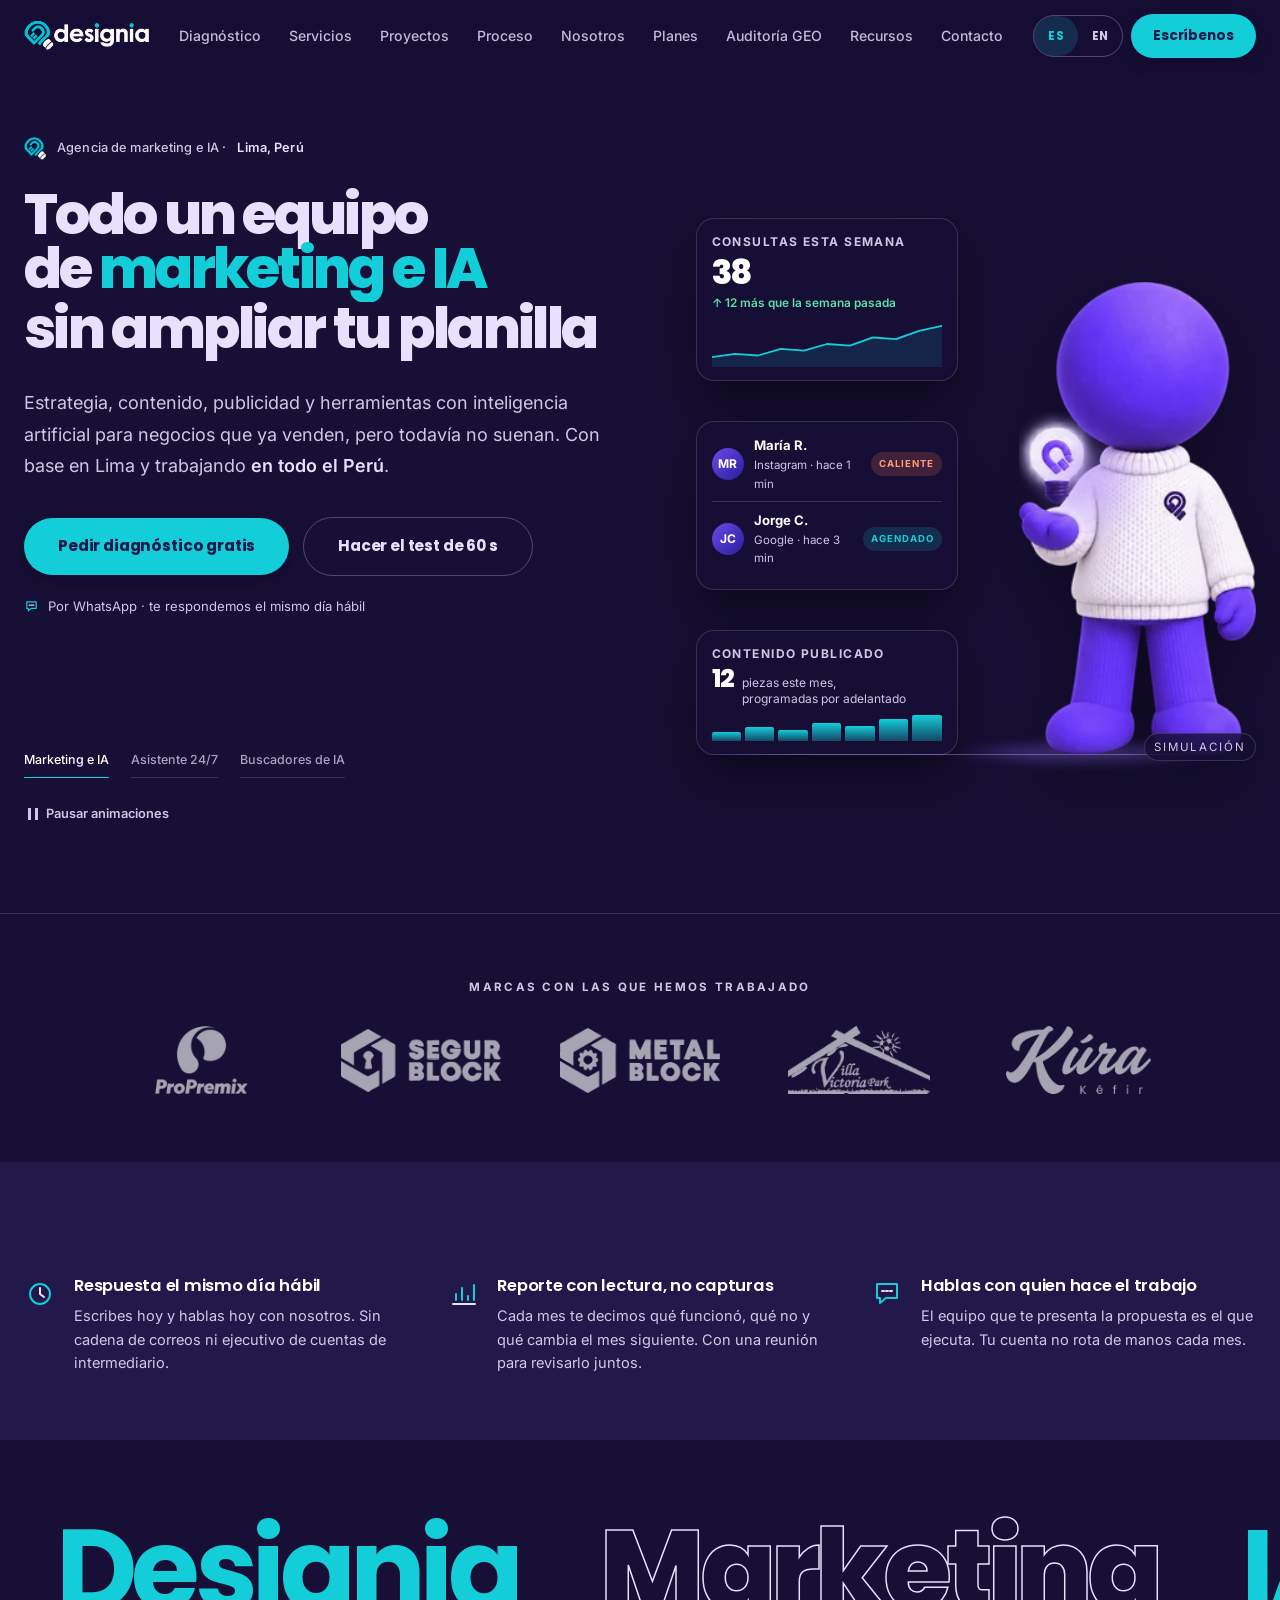
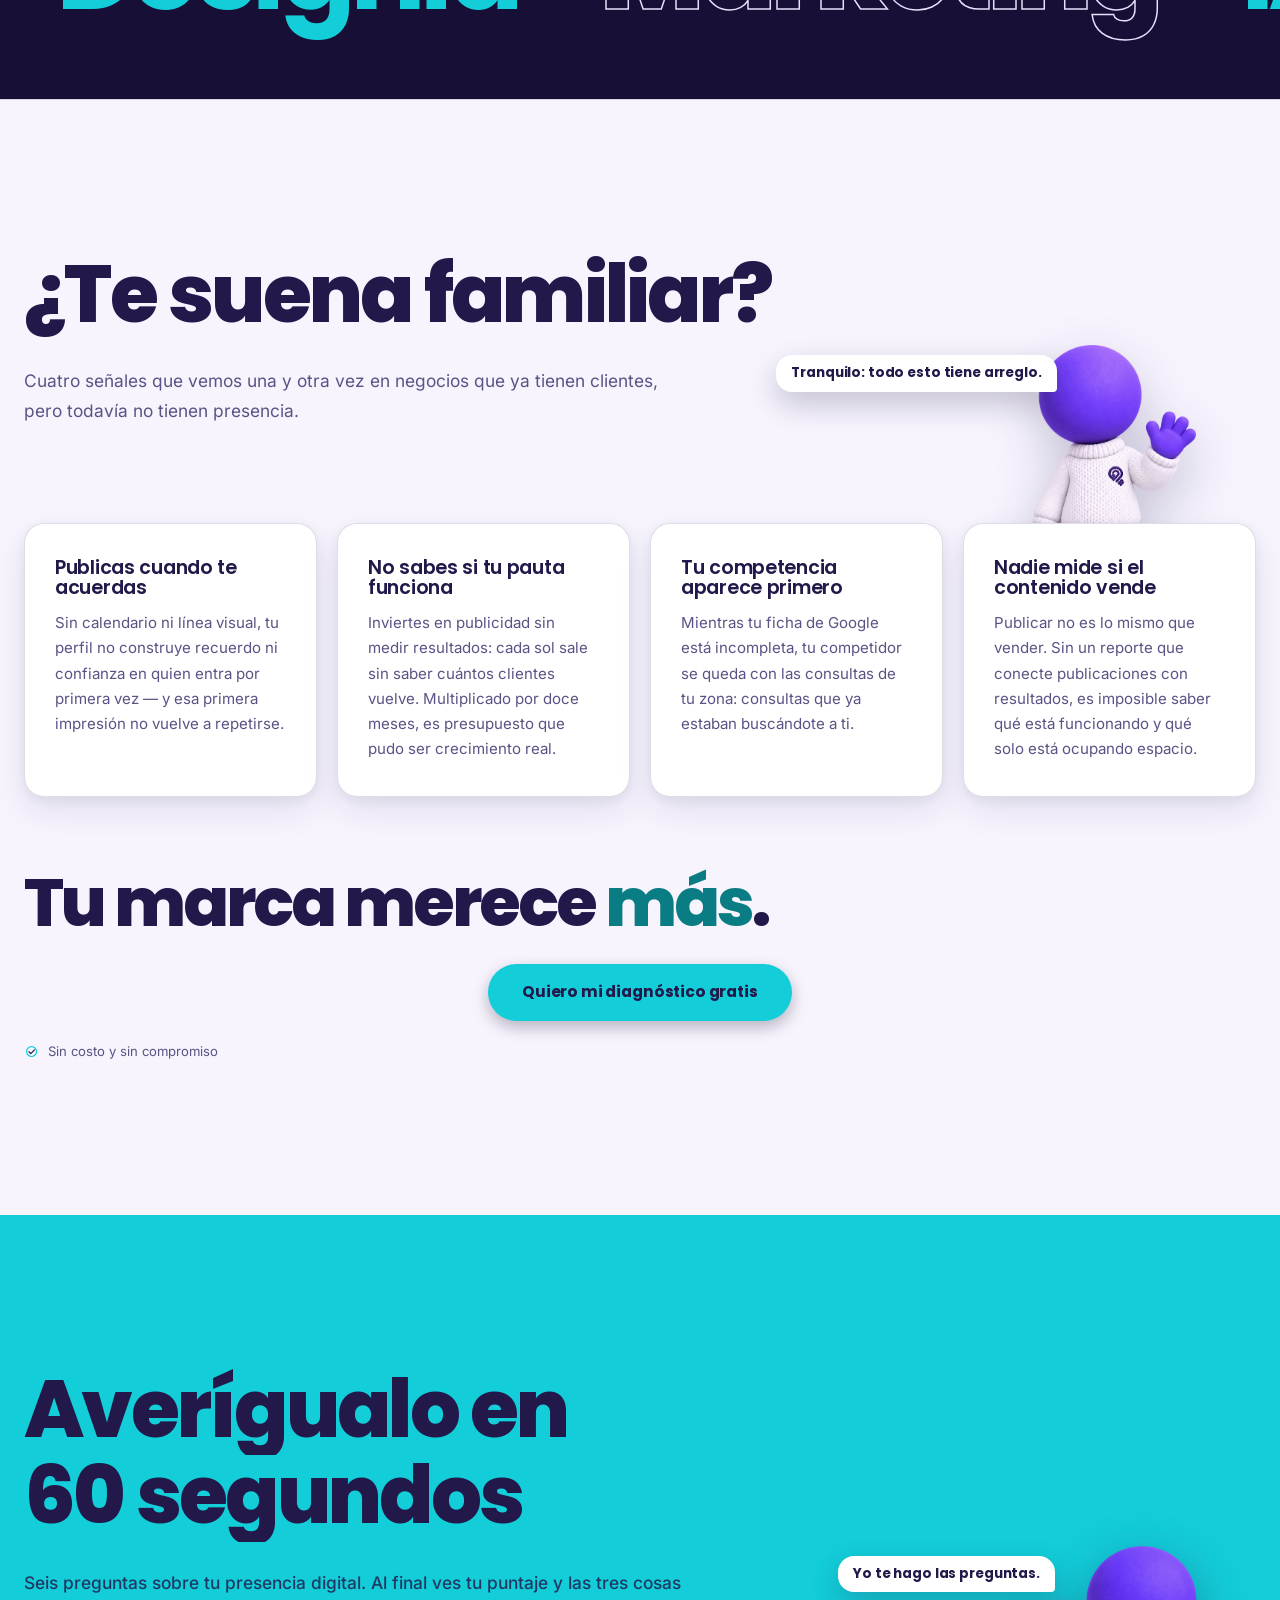
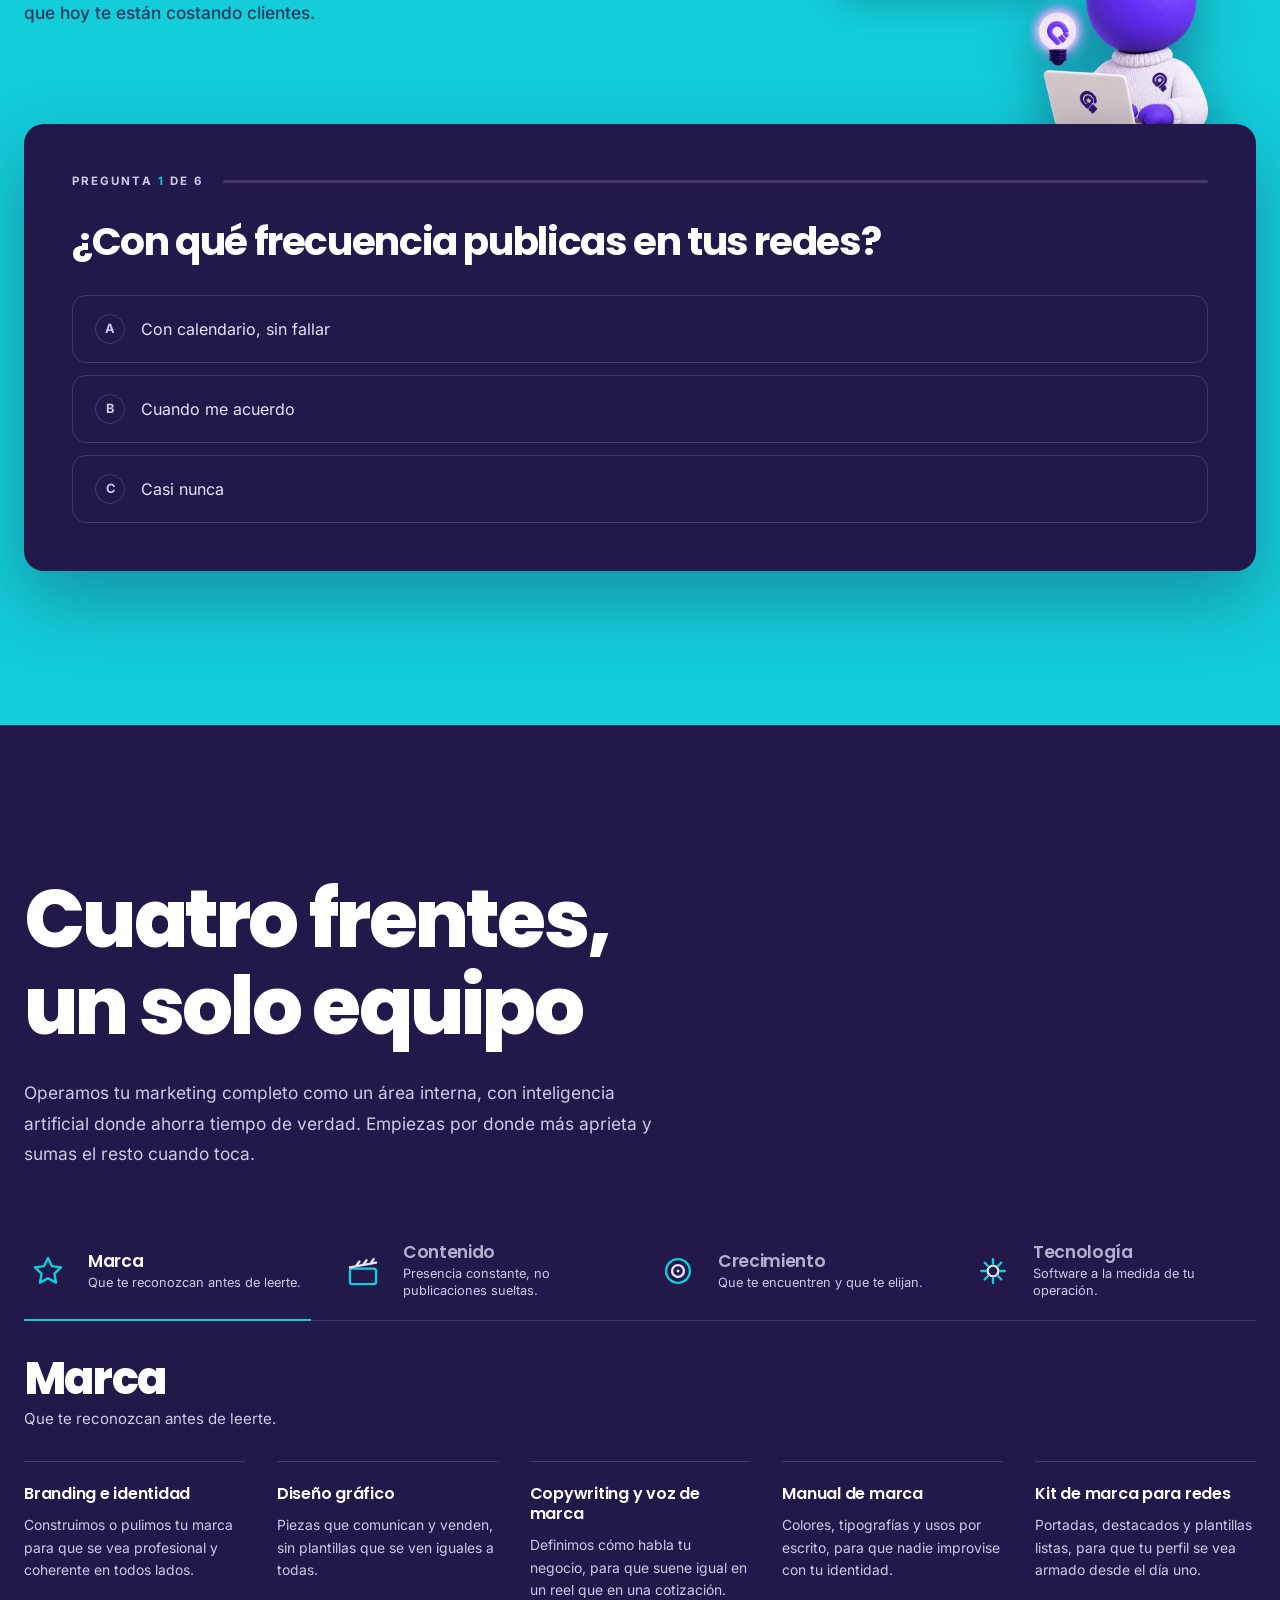
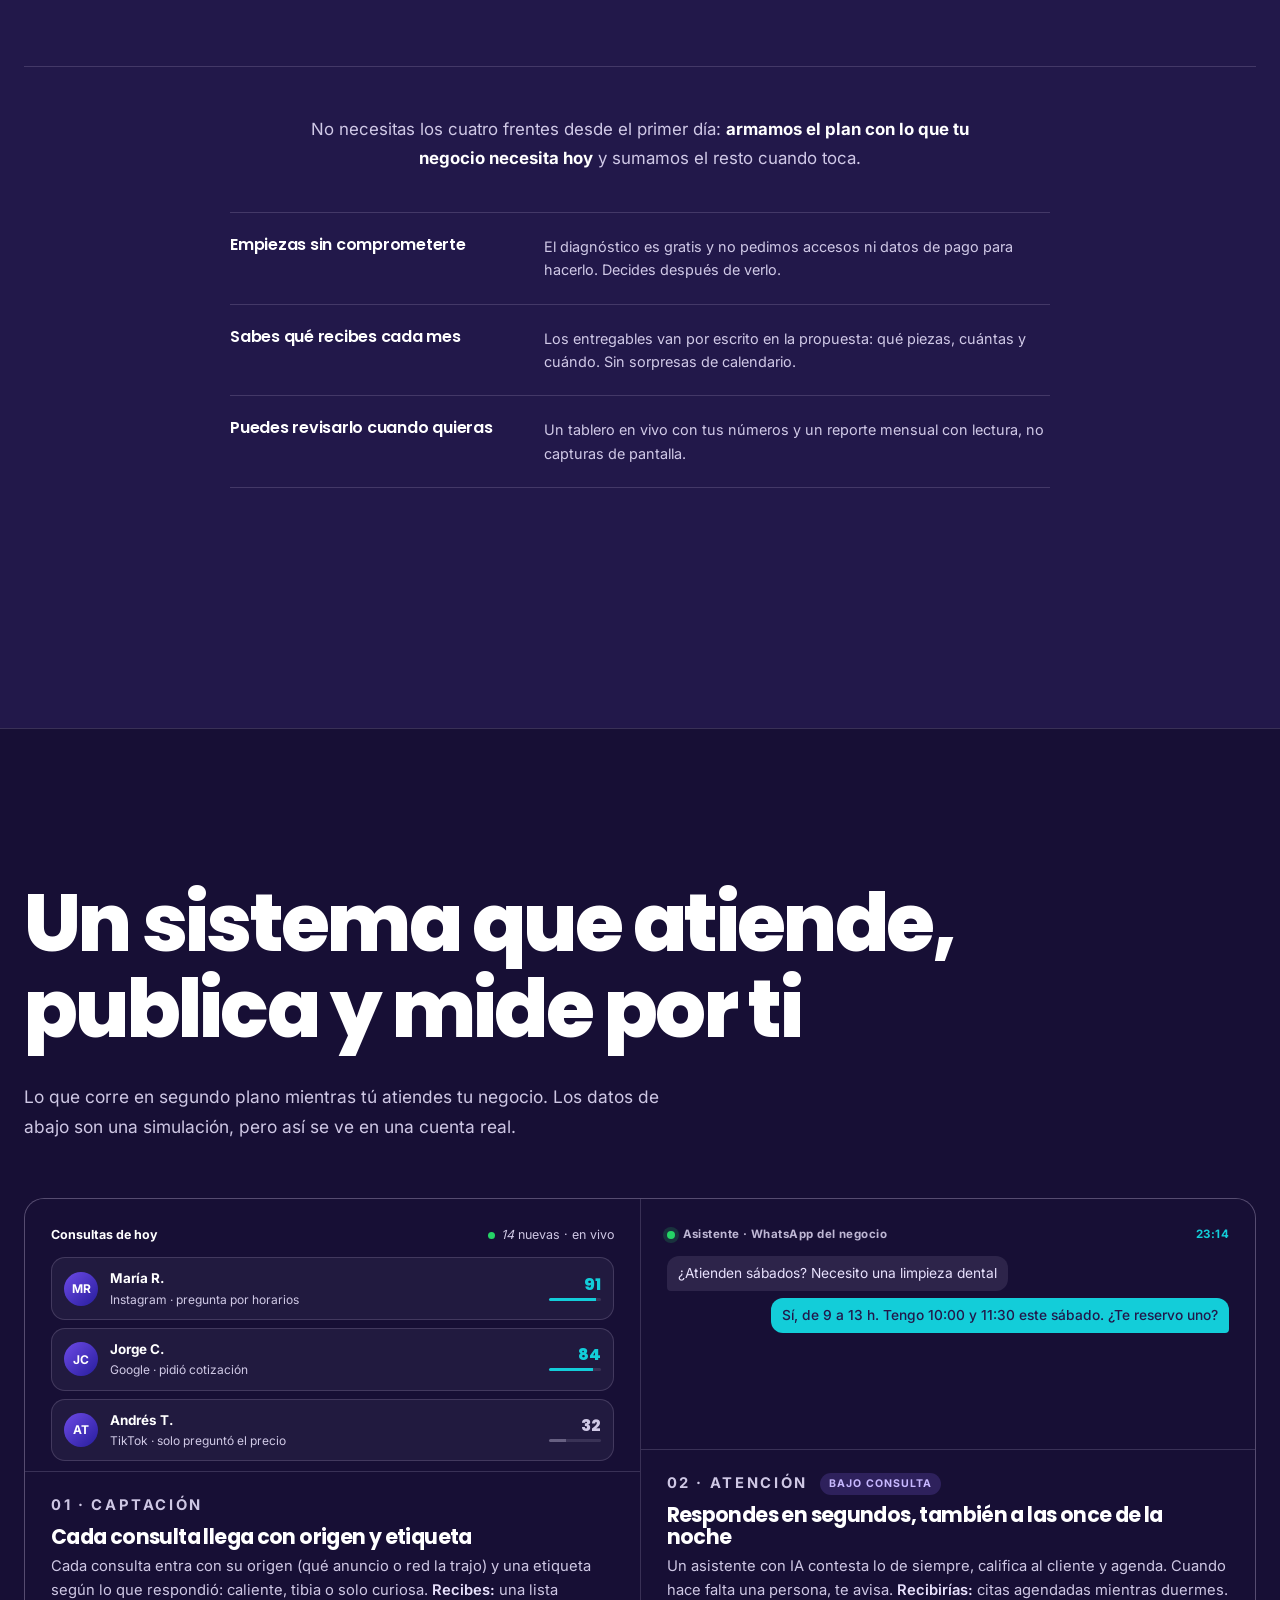
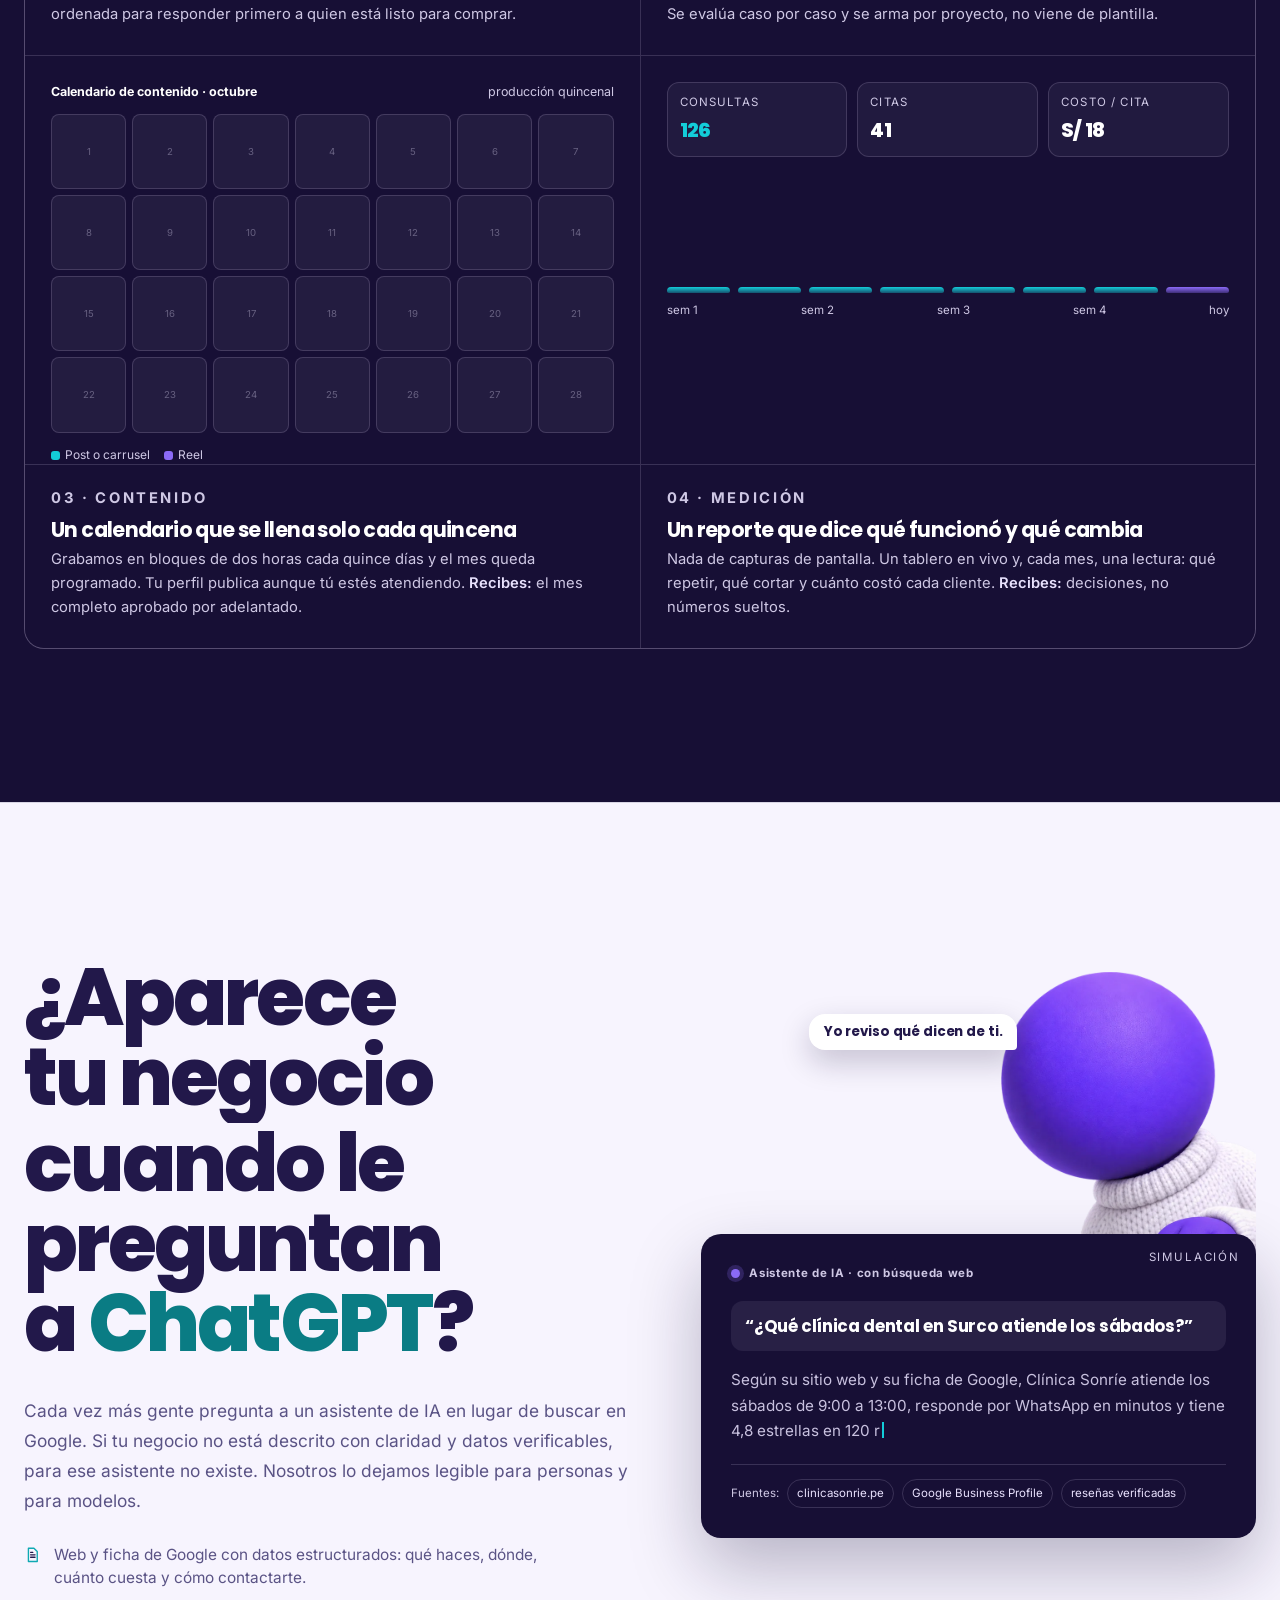
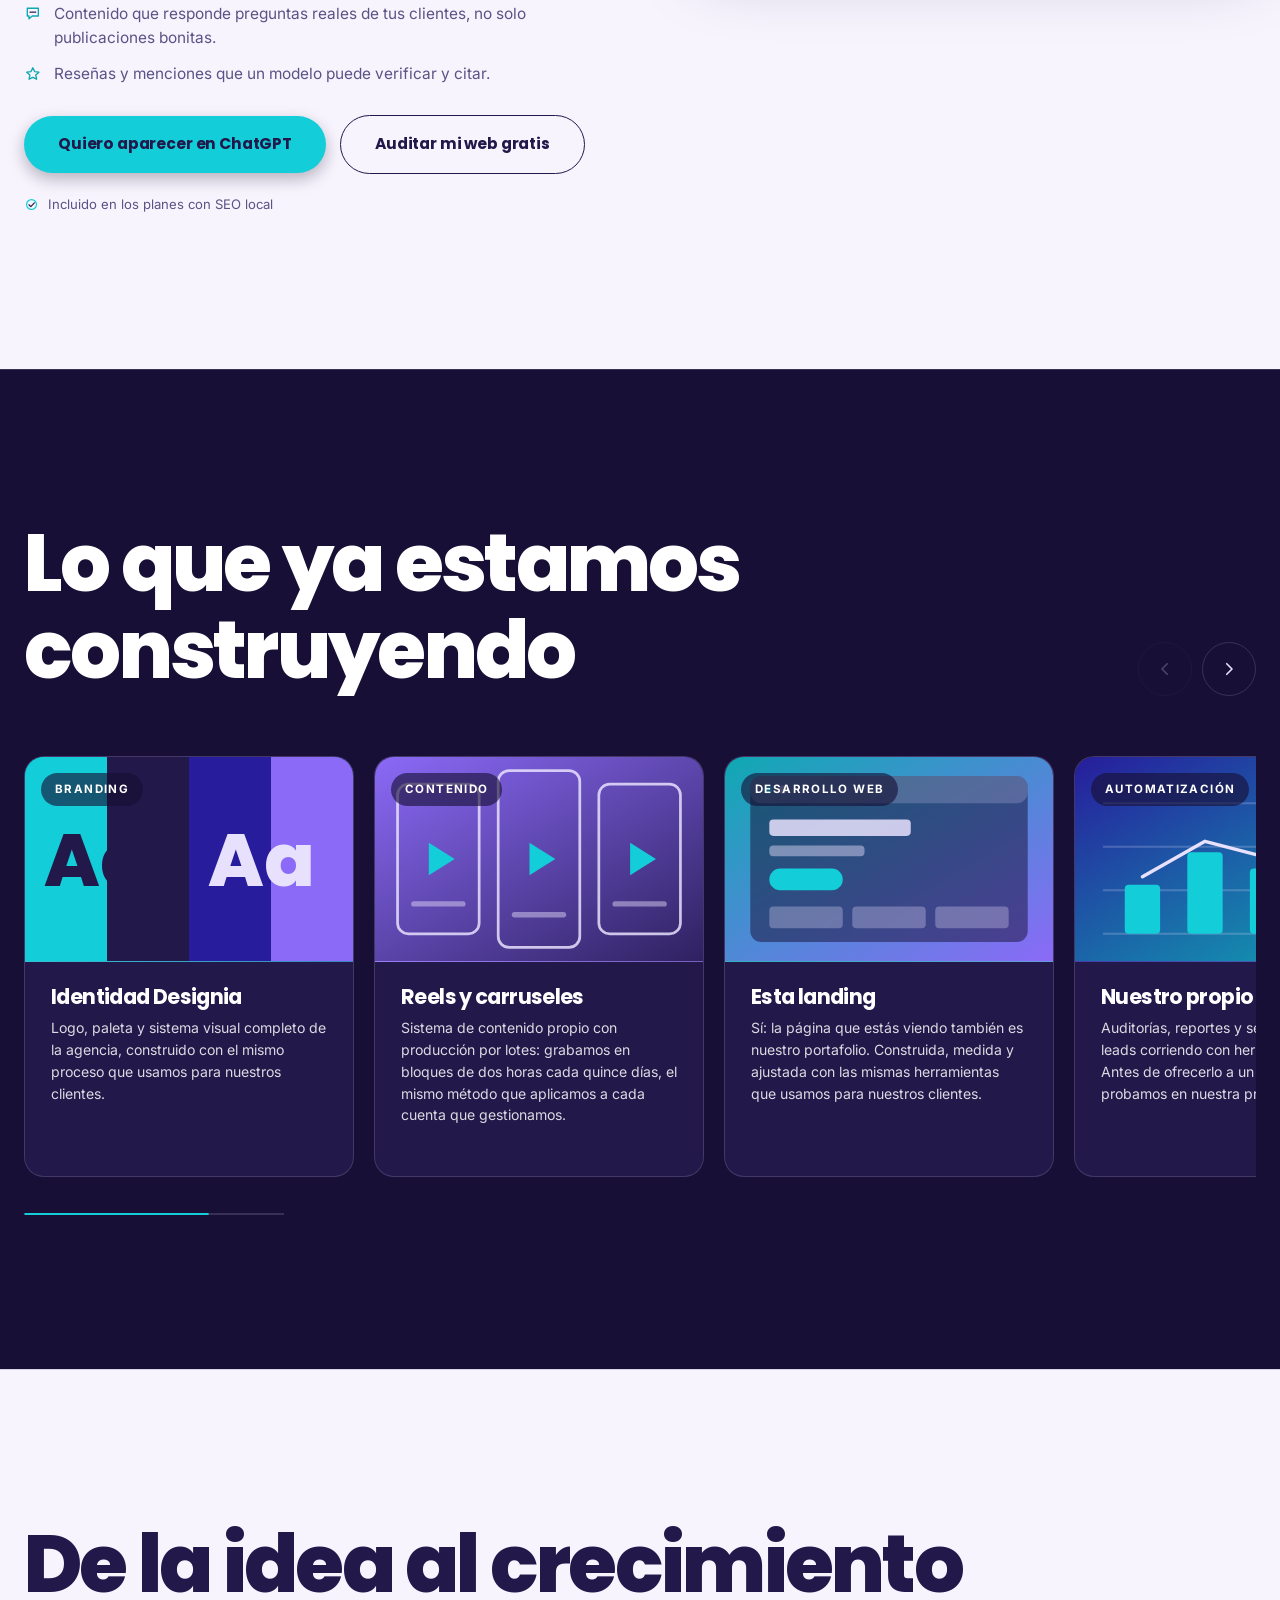
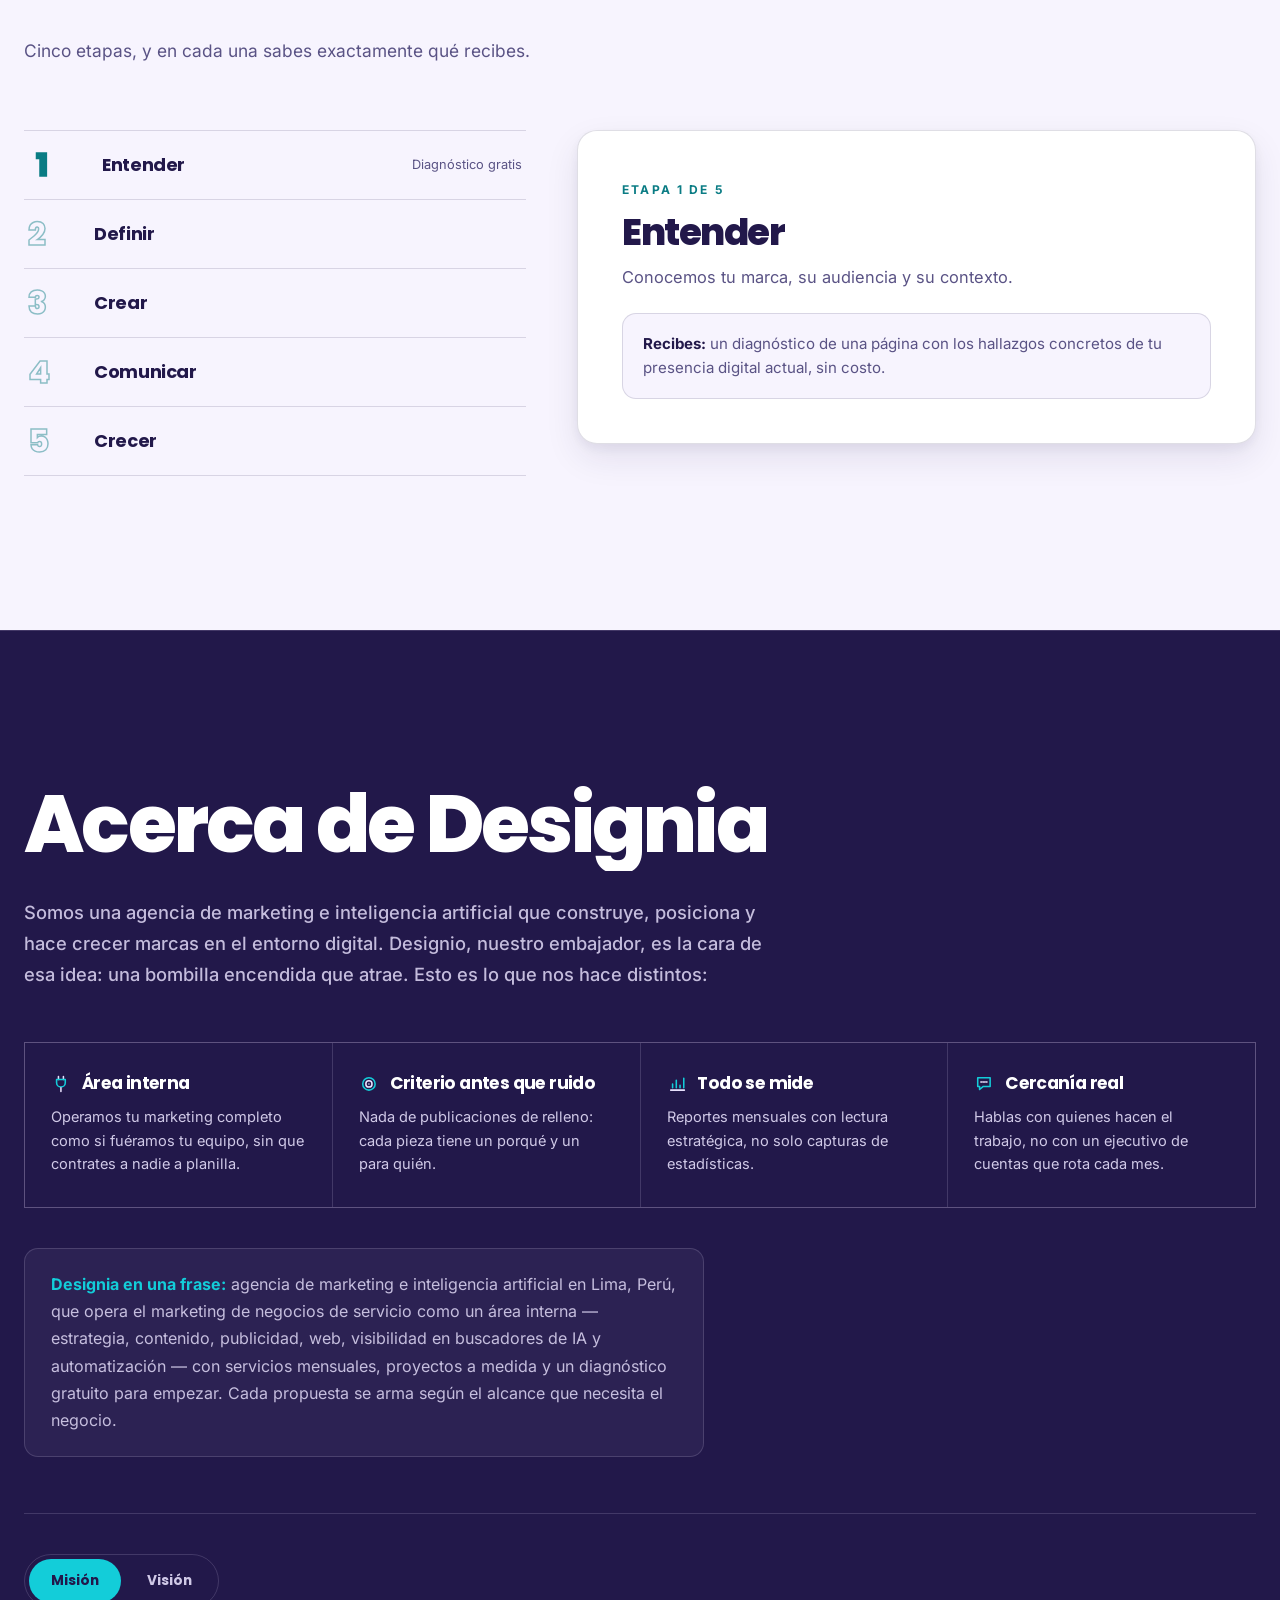
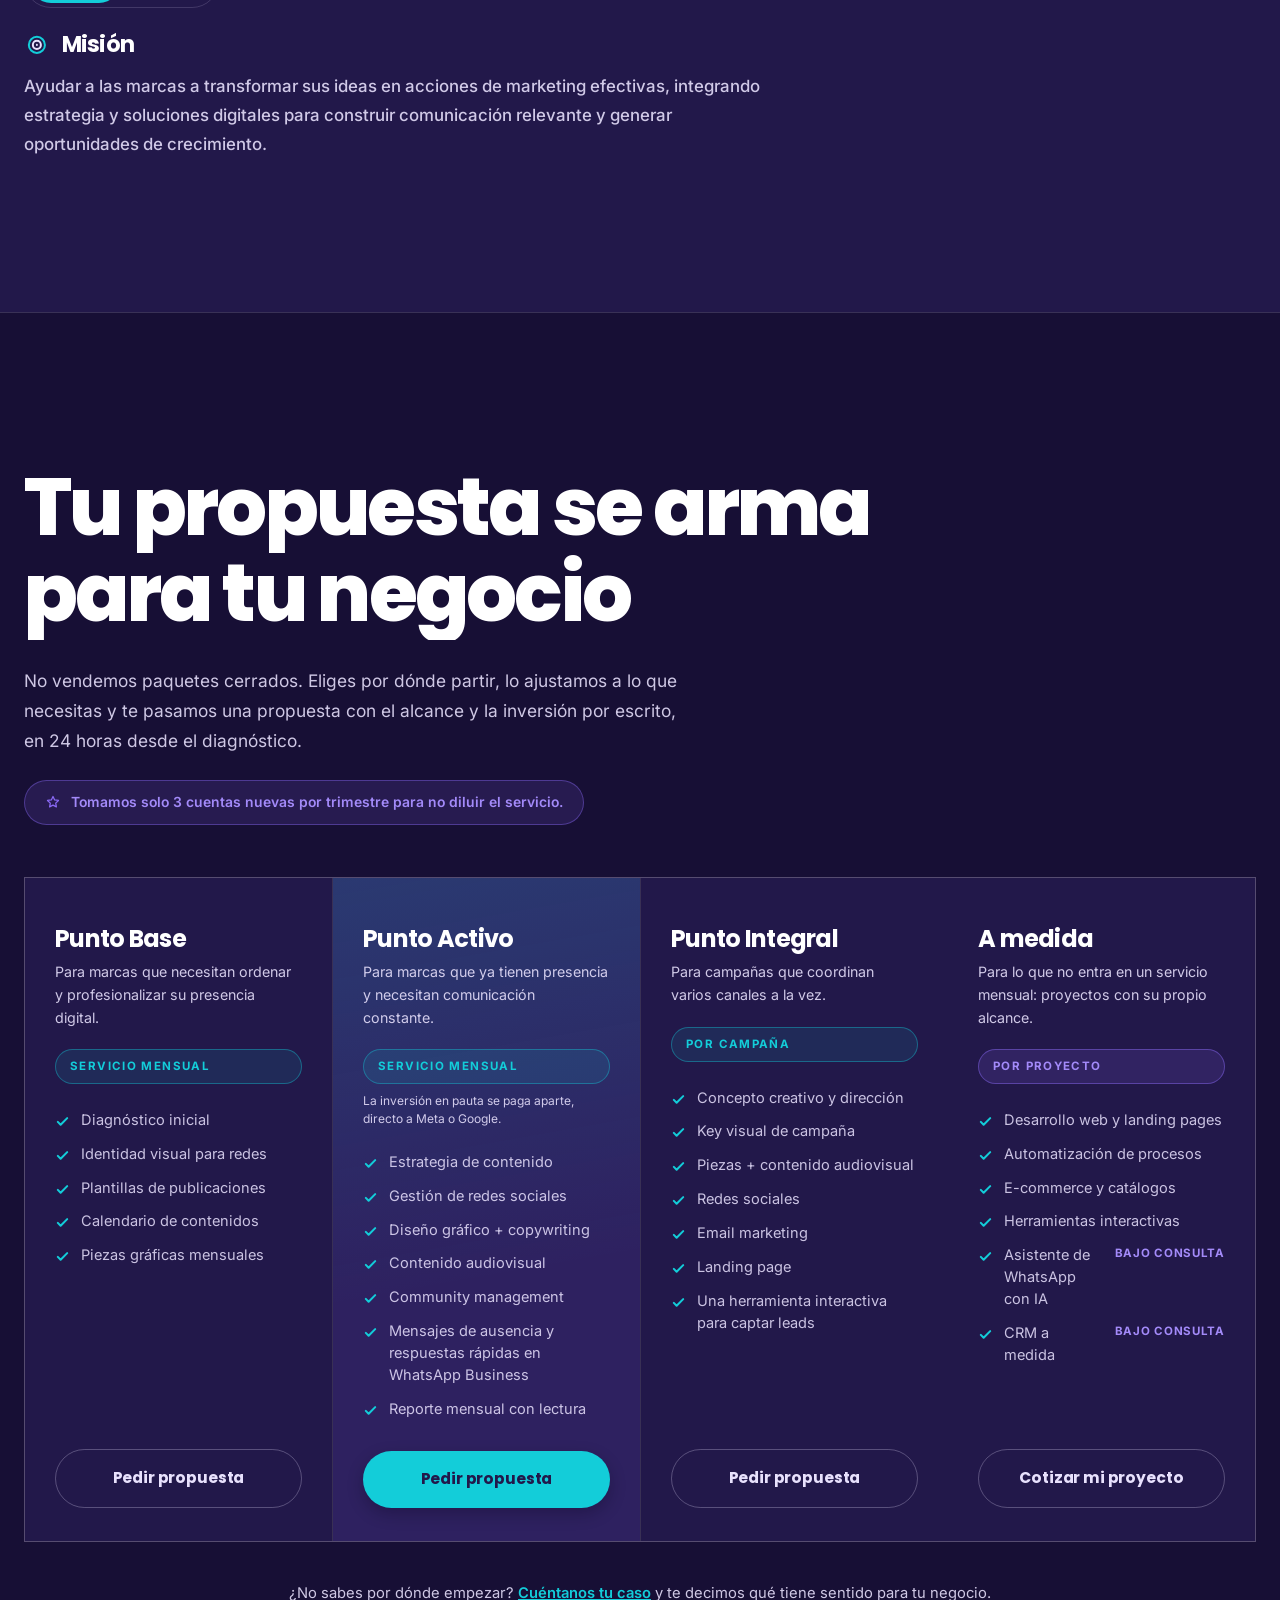
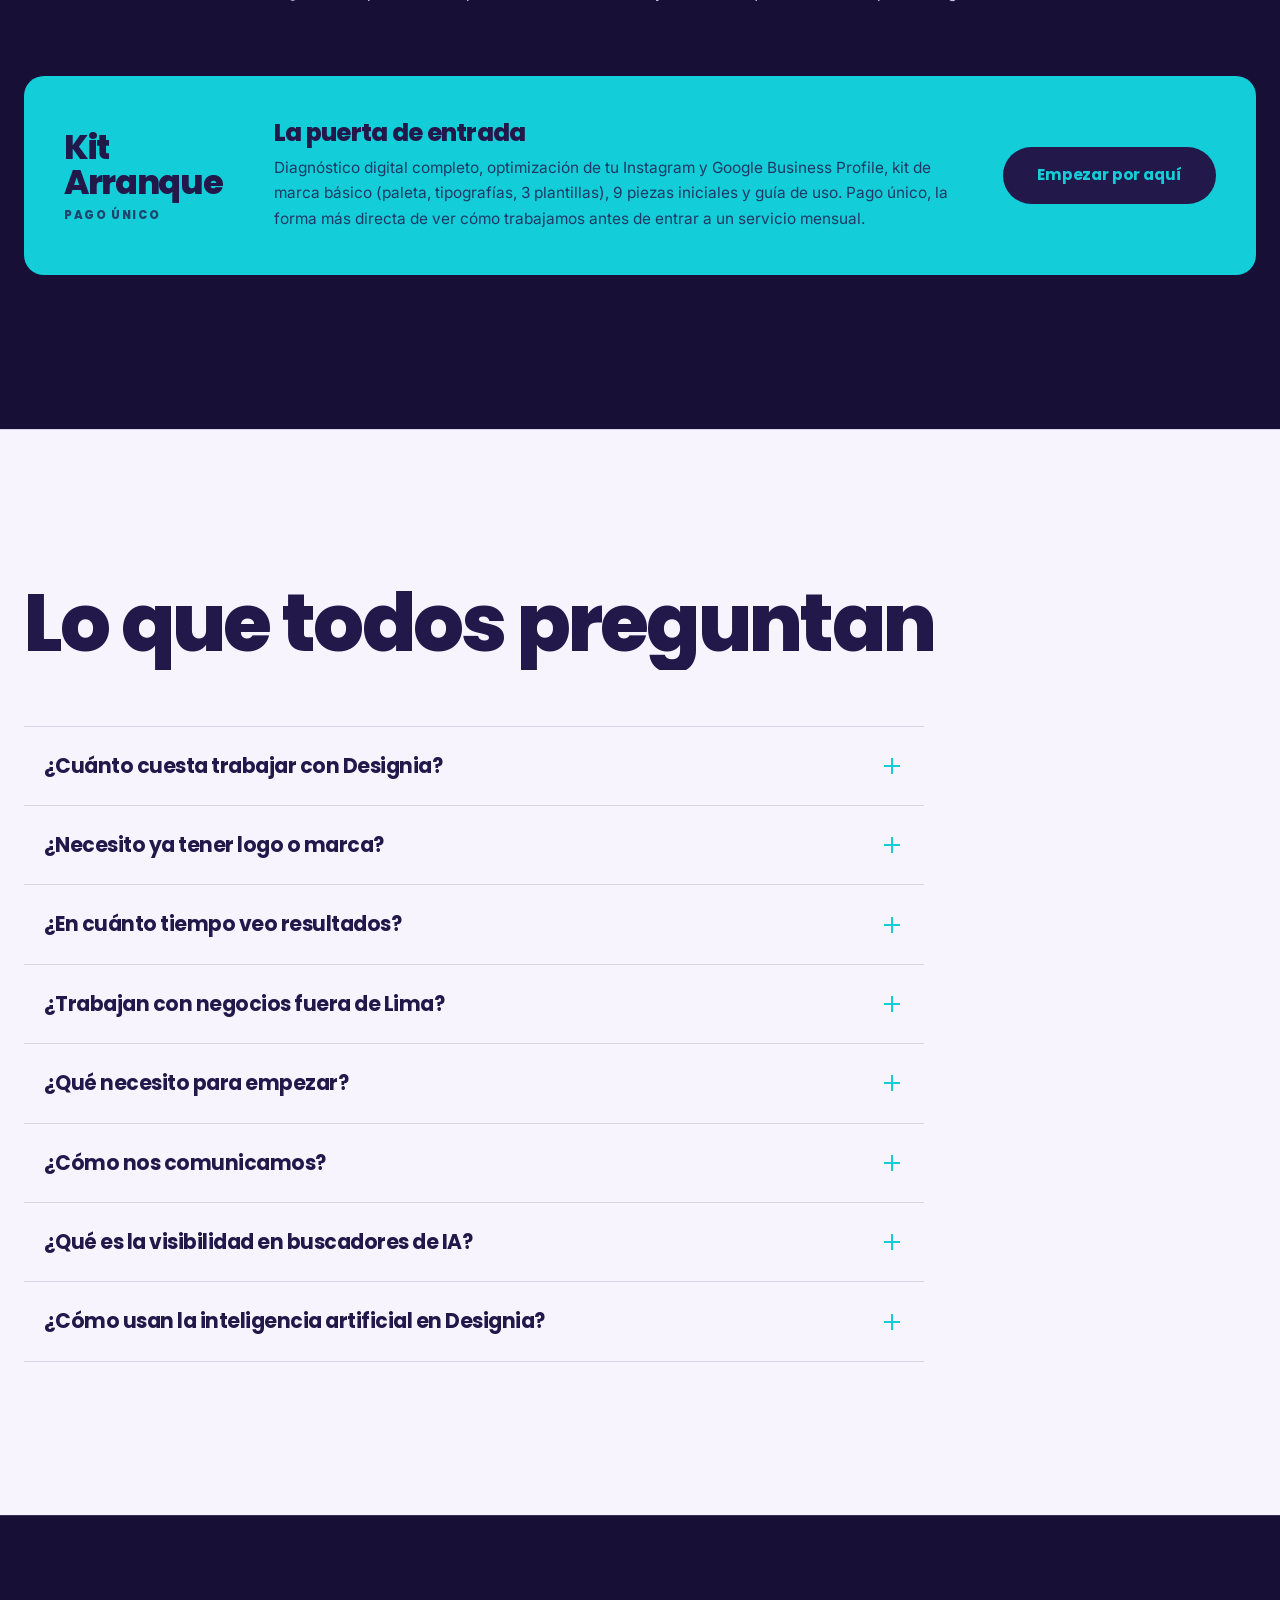
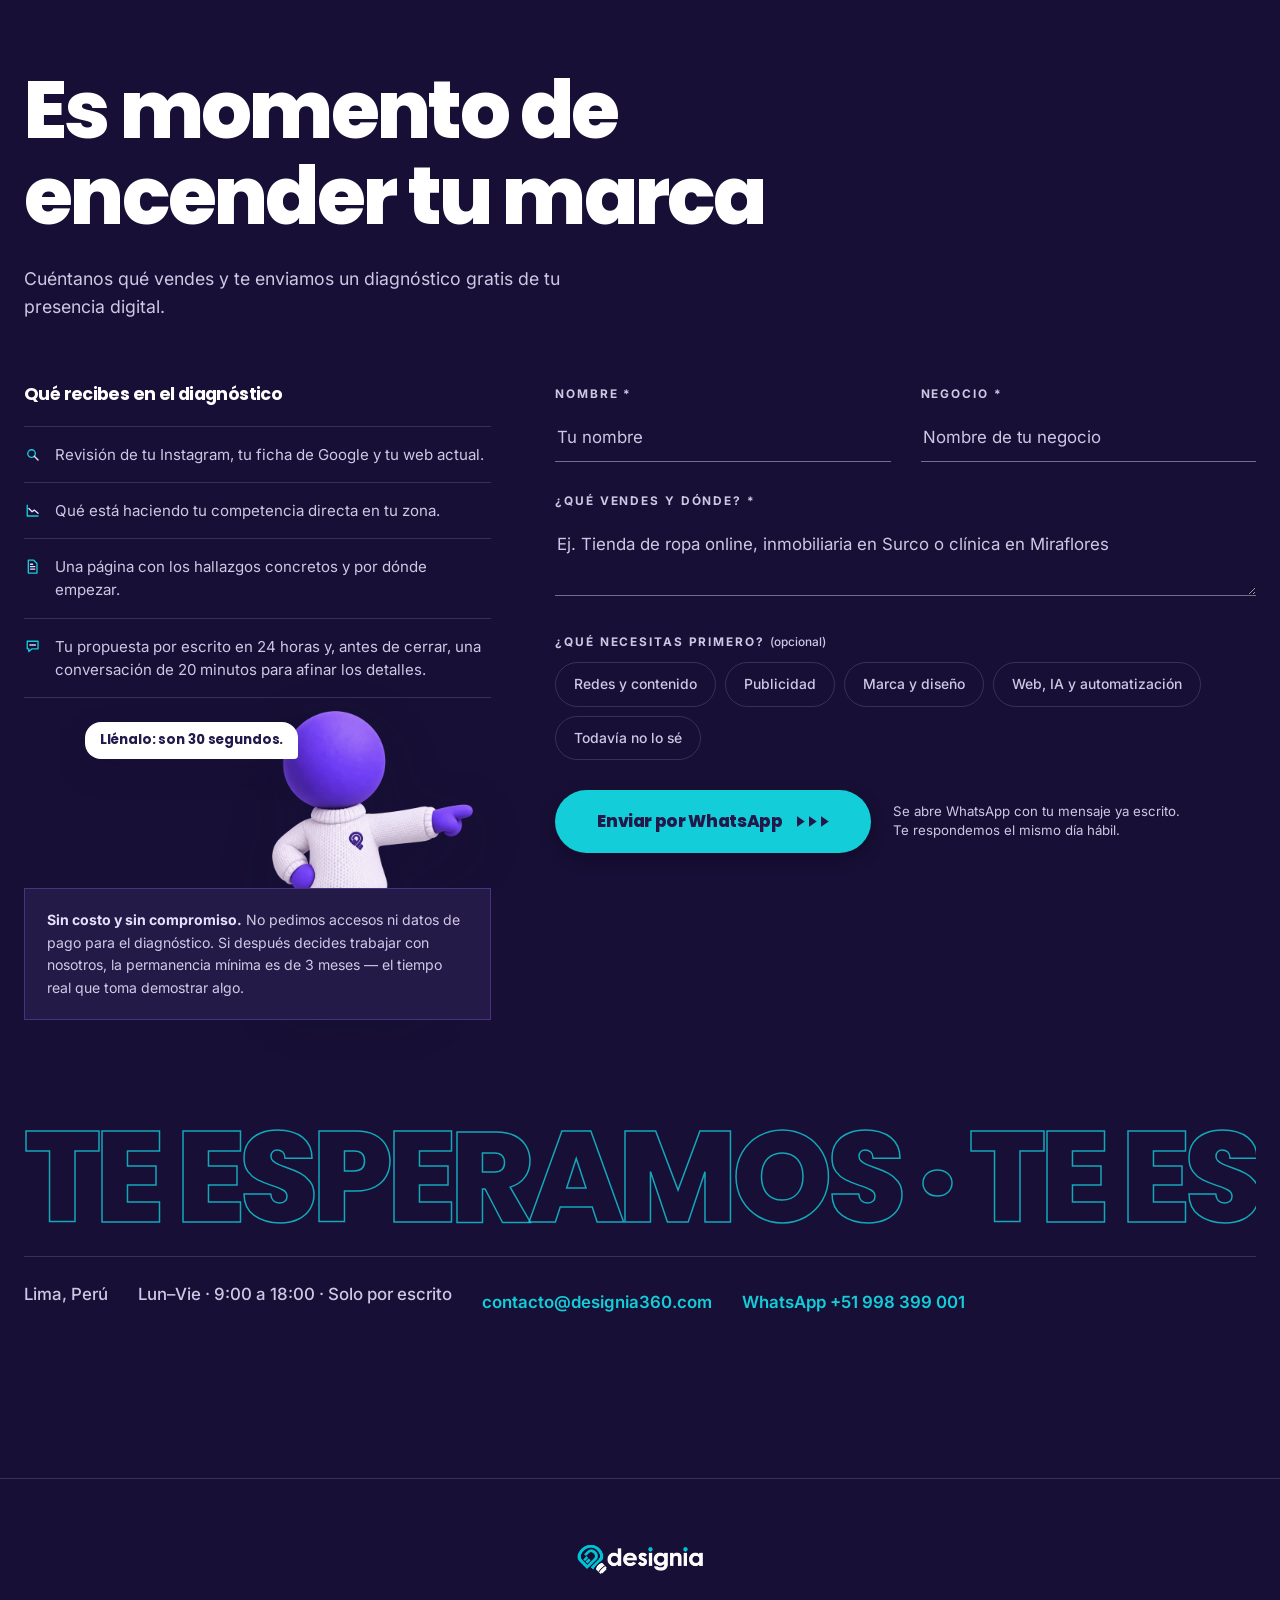
==== commit 4d4722d7: "Prueba 2: capa elegante Co-Authored-By: Claude Opus 5.5 <noreply@anthropic.com>" ====
--- a/es/index.html
+++ b/es/index.html
@@ -1246,6 +1246,74 @@
 .lang-sw a:hover,.lang-sw a:focus-visible{color:var(--turq)}
 /* En el teléfono el botón de WhatsApp ya está en la barra fija de abajo: arriba se deja sitio al idioma */
 @media(max-width:420px){.nav-cta>.btn{display:none}}
+
+/* === PRUEBA ELEGANTE (nov-2026): menos capas, turquesa con medida, jerarquía y aire === */
+/* Aire: más espacio entre secciones */
+:root{--sp:clamp(96px,12vw,176px)}
+
+/* Portada: un solo subtítulo; la etiqueta de agencia pasa a texto discreto */
+.hslide .big-rot{display:none}
+.hero-eyebrow{padding:0;background:none;border:0;border-radius:0;margin-bottom:28px;
+  font-size:.8rem;font-weight:500;letter-spacing:.01em;color:rgba(232,225,253,.88)}
+.hero-eyebrow b{color:var(--lavanda);font-weight:600}
+.hero-eyebrow .mark{width:22px;height:auto}
+.hero .lead{margin:26px 0 36px;font-size:1.12rem;line-height:1.75}
+.btn-ghost{border-width:1px;border-color:rgba(232,225,253,.28)}
+.cta-nota{flex-basis:100%;margin-top:6px;font-size:.82rem;font-weight:400}
+
+
+/* Pestañas de la portada: texto con una línea de progreso, no píldoras rellenas */
+.hero-tabs{gap:22px;margin-top:40px}
+.hdot,.hdot:hover{min-height:44px;padding:10px 0;border:0;border-radius:0;background:none;
+  color:rgba(232,225,253,.7);font-weight:500}
+.hdot:hover{color:var(--lavanda)}
+.hdot.is-on{background:none;color:var(--blanco)}
+.hdot::after{content:"";position:absolute;left:0;right:0;bottom:4px;height:1px;background:var(--hilo)}
+.hdot i{bottom:4px;height:1px;background:var(--turq);opacity:1;z-index:1}
+
+/* Turquesa solo para la acción y un resaltado: los títulos menores van en blanco */
+.prueba strong,.serv-pie strong{color:var(--blanco)}
+.pill .dot{background:rgba(232,225,253,.5)}
+
+/* Jerarquía: titulares en 800, todo lo demás más liviano */
+.card h3,.serv-card h4,.prueba strong,.promesa strong{font-weight:600;letter-spacing:-.015em}
+.sec-lead{line-height:1.75}
+
+/* Servicios: sin cuadrícula de tabla, columnas separadas por espacio y una línea fina arriba */
+.serv-grid{gap:36px 32px;background:none;border:0}
+.serv-card{background:none;padding:22px 0 0;border-top:1px solid var(--hilo);overflow:visible}
+.serv-card::before{display:none}
+.serv-card:hover{background:none}
+.serv-nuevo,.serv-consulta{position:static;display:inline-block;margin-bottom:12px}
+
+/* Tarjetas oscuras: superficie tonal, sin borde turquesa ni salto al pasar el mouse */
+.card{border-color:rgba(232,225,253,.08);background:rgba(232,225,253,.045)}
+.card::before,.card::after{display:none}
+.card:hover{transform:none;background:rgba(232,225,253,.065);border-color:rgba(232,225,253,.14)}
+
+/* Movimiento: menos y más lento */
+.btn-primary::after{display:none}
+.btn-primary:hover,.btn-ghost:hover,.btn-line:hover,.pill:hover{transform:translateY(-1px)}
+.cinta-gigante .track{animation-duration:90s}
+.cursor-dot,.cursor-ring{display:none!important}
+@media(hover:hover) and (pointer:fine){
+  body.cursor-on,body.cursor-on a,body.cursor-on button,body.cursor-on .faq-q,
+  body.cursor-on .card,body.cursor-on .plan,body.cursor-on .work{cursor:auto}
+  body.cursor-on a,body.cursor-on button,body.cursor-on .faq-q{cursor:pointer}
+}
+/* Ajustes tras ver las capturas */
+.social-lab,.social-row{display:none}
+.card h3{margin-top:0}
+.pilar-num,.pilar-head .ico-tile{display:none}
+.pilar-tabs{gap:0 28px;background:none;border:0;border-bottom:1px solid var(--hilo)}
+.ptab,.ptab:hover,.ptab.is-on{background:none;padding:18px 0 20px}
+.ptab .ico-tile,.pilar-head .ico-tile{background:none;border-color:transparent}
+.ptab.is-on .ico-tile{background:none;border-color:transparent}
+.ptab.is-on .ico-tile .ic{--t1:var(--turq);--t2:var(--turq)}
+.ptab b{font-weight:600;color:rgba(232,225,253,.75)}
+.ptab.is-on b{color:var(--blanco)}
+.ptab.is-on::after{height:2px;bottom:-1px}
+@media(max-width:760px){.hero .lead{font-size:1.02rem;margin:20px 0 30px}.hero-tabs{margin-top:20px}}
 </style>
 </head>
 <body>
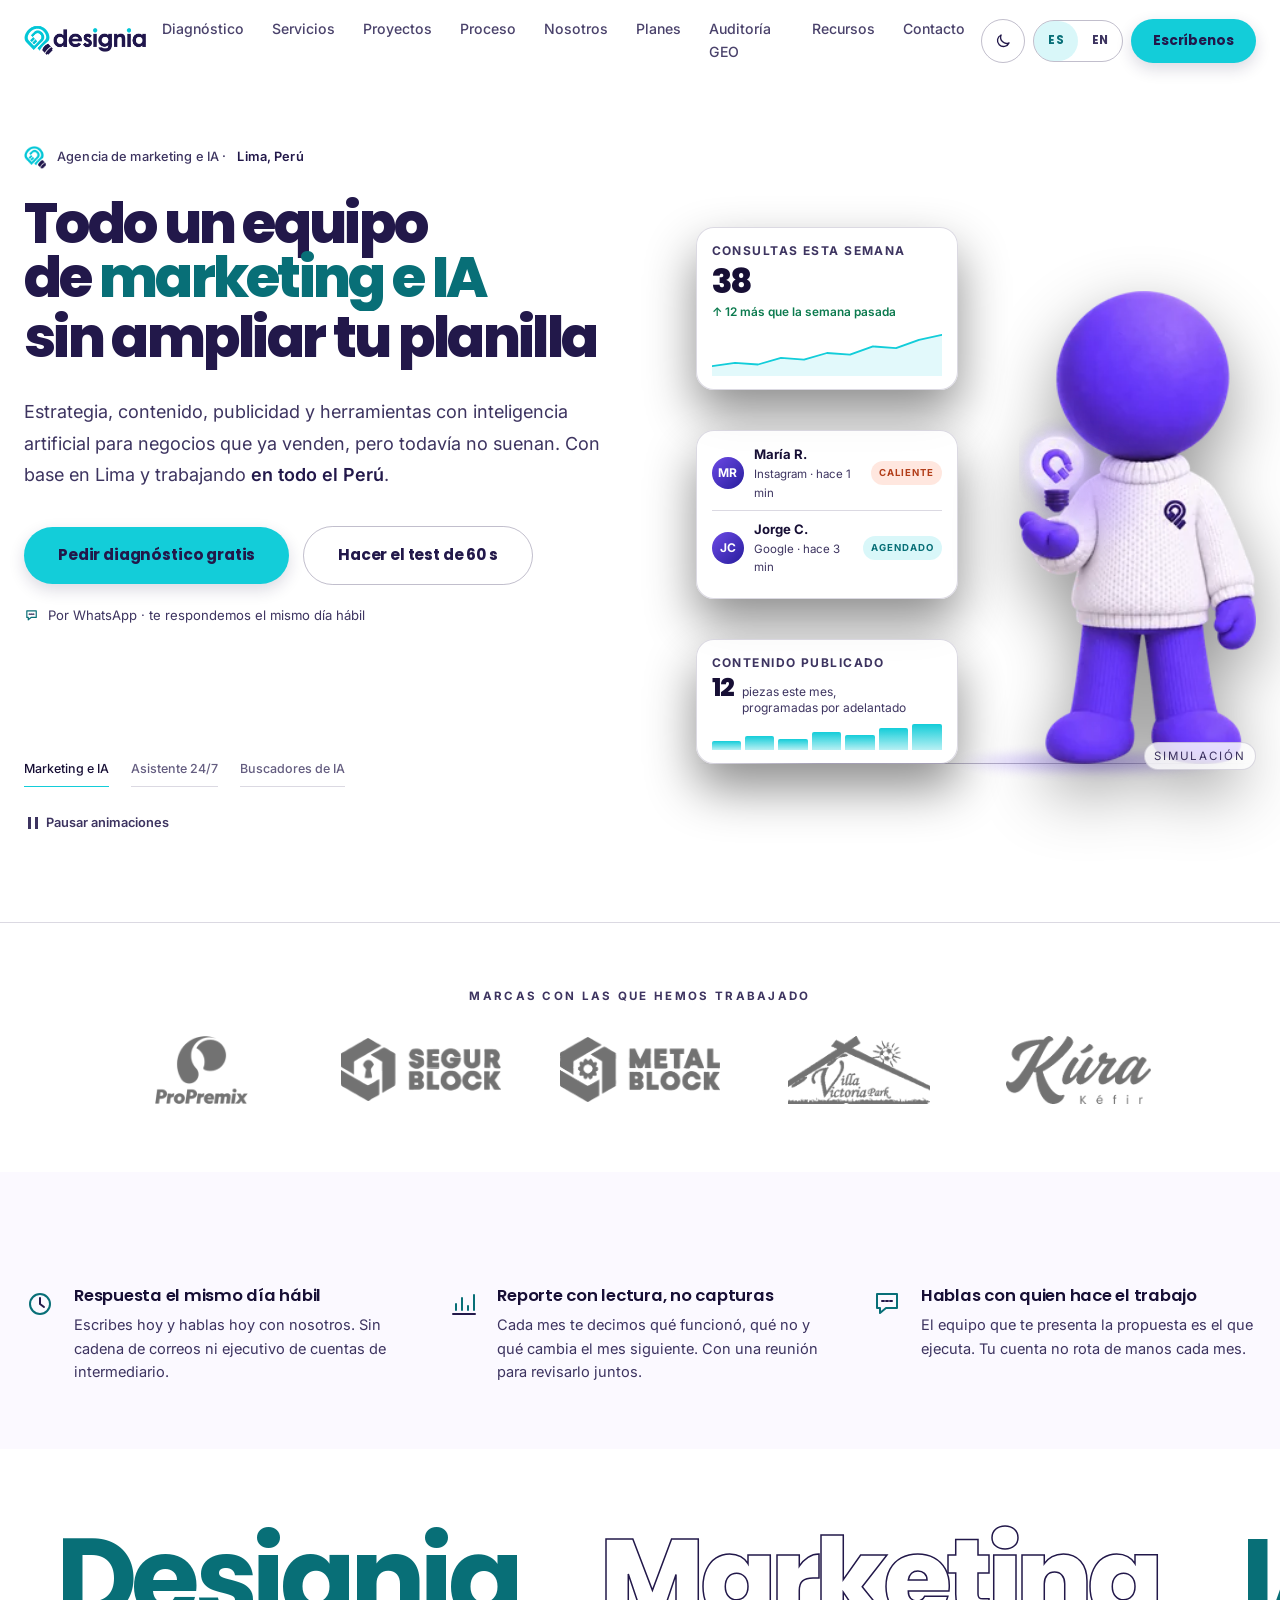
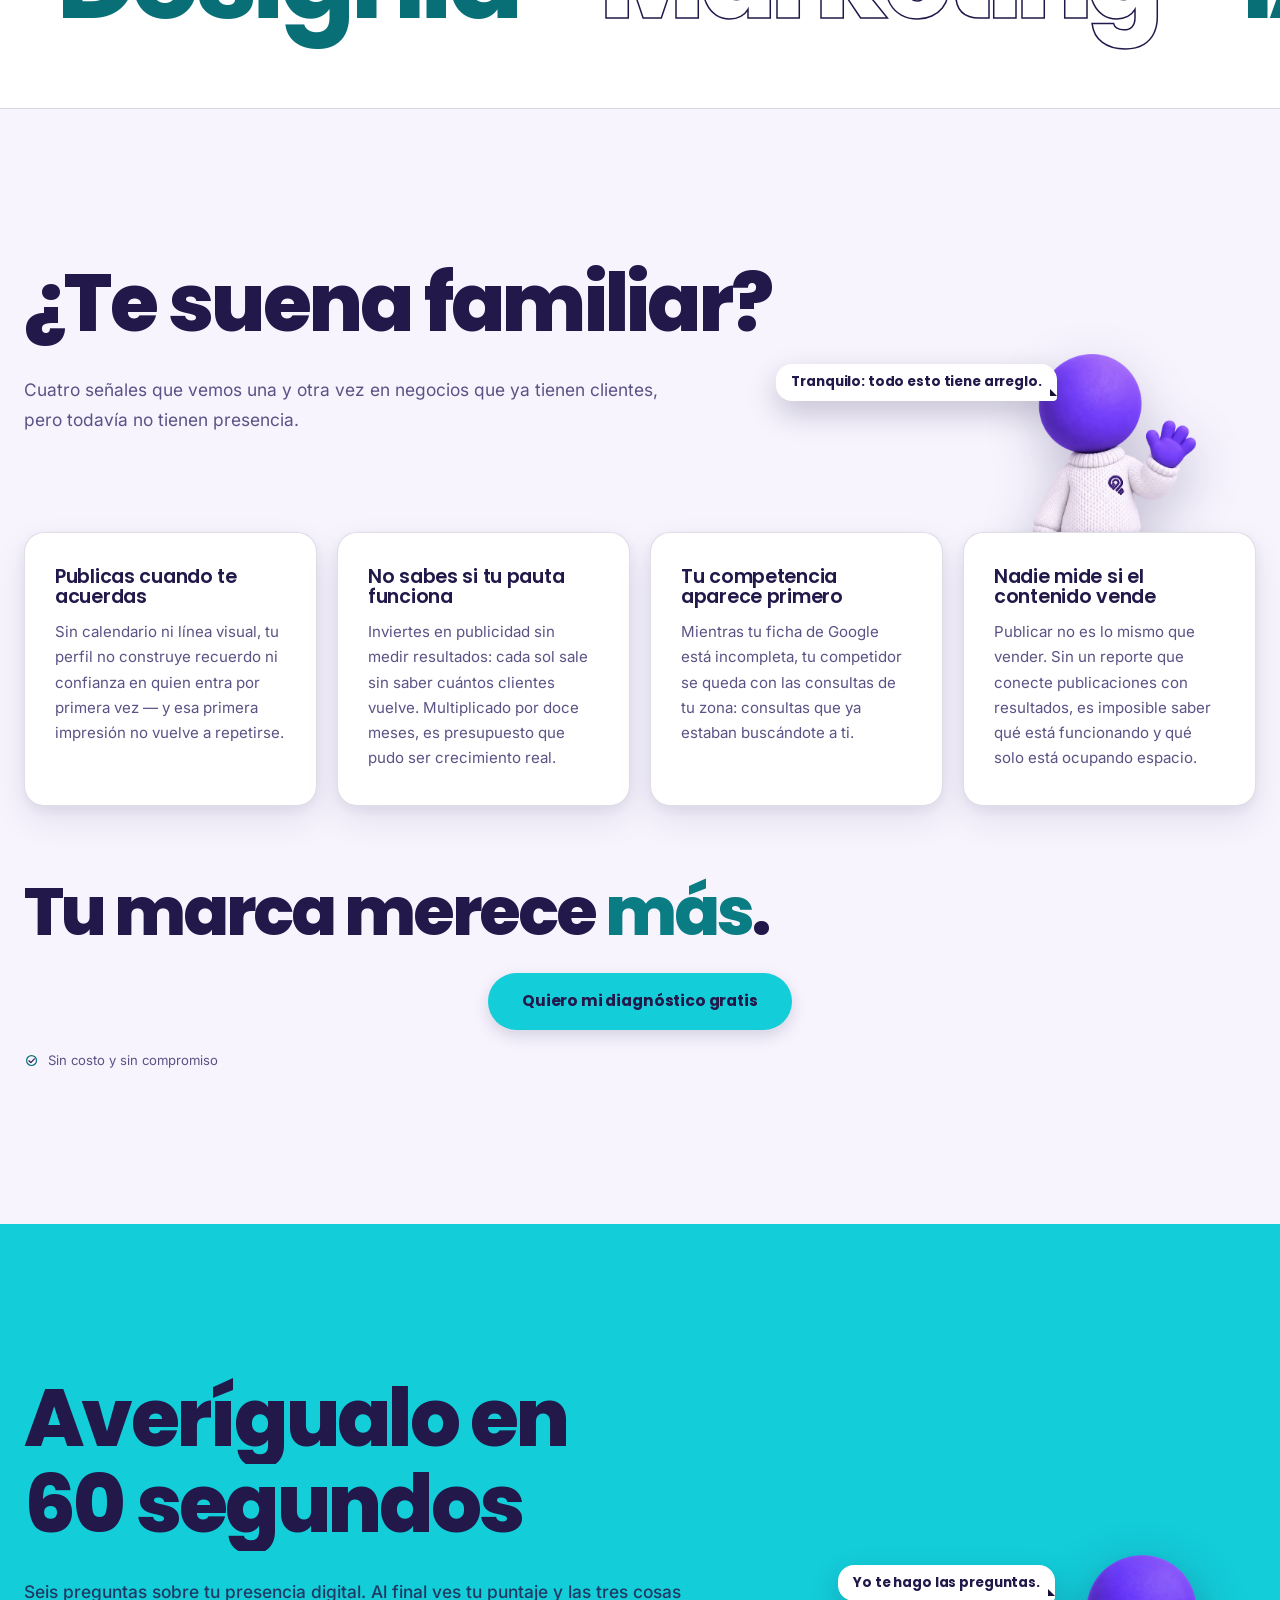
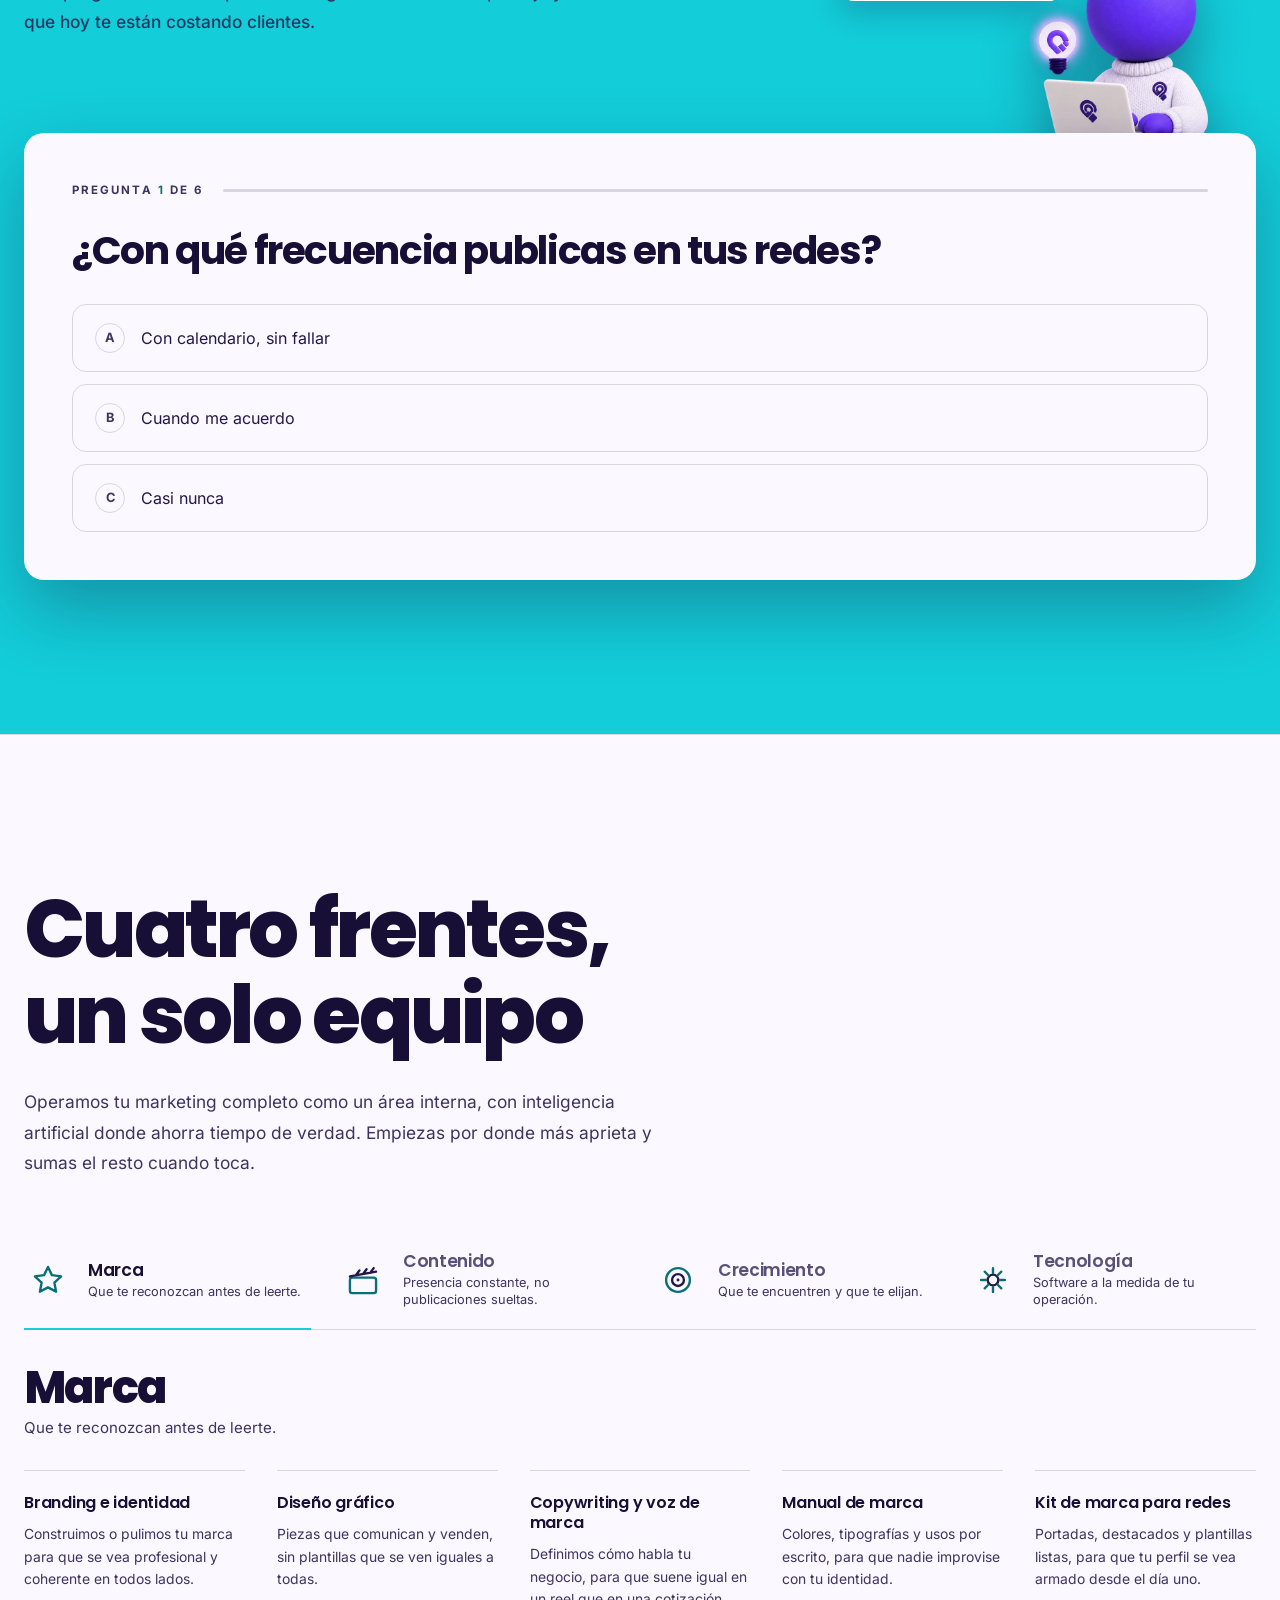
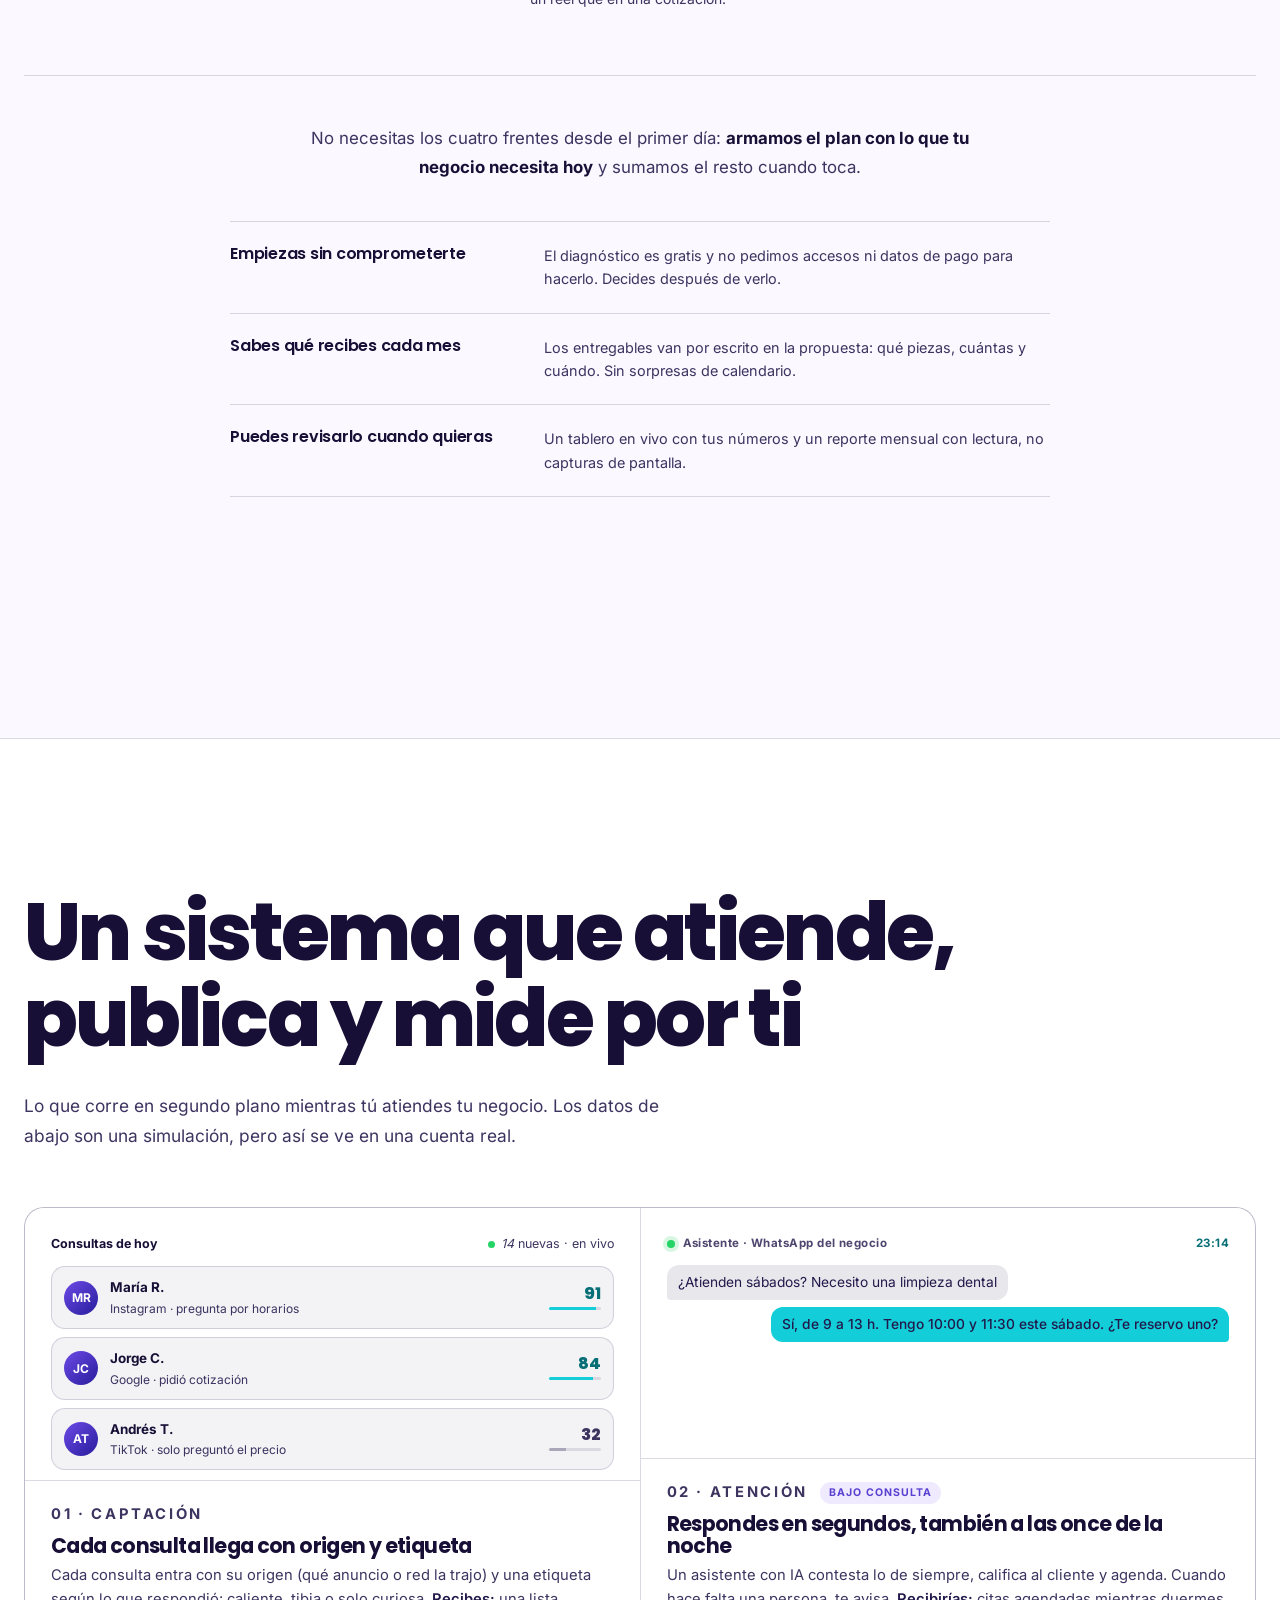
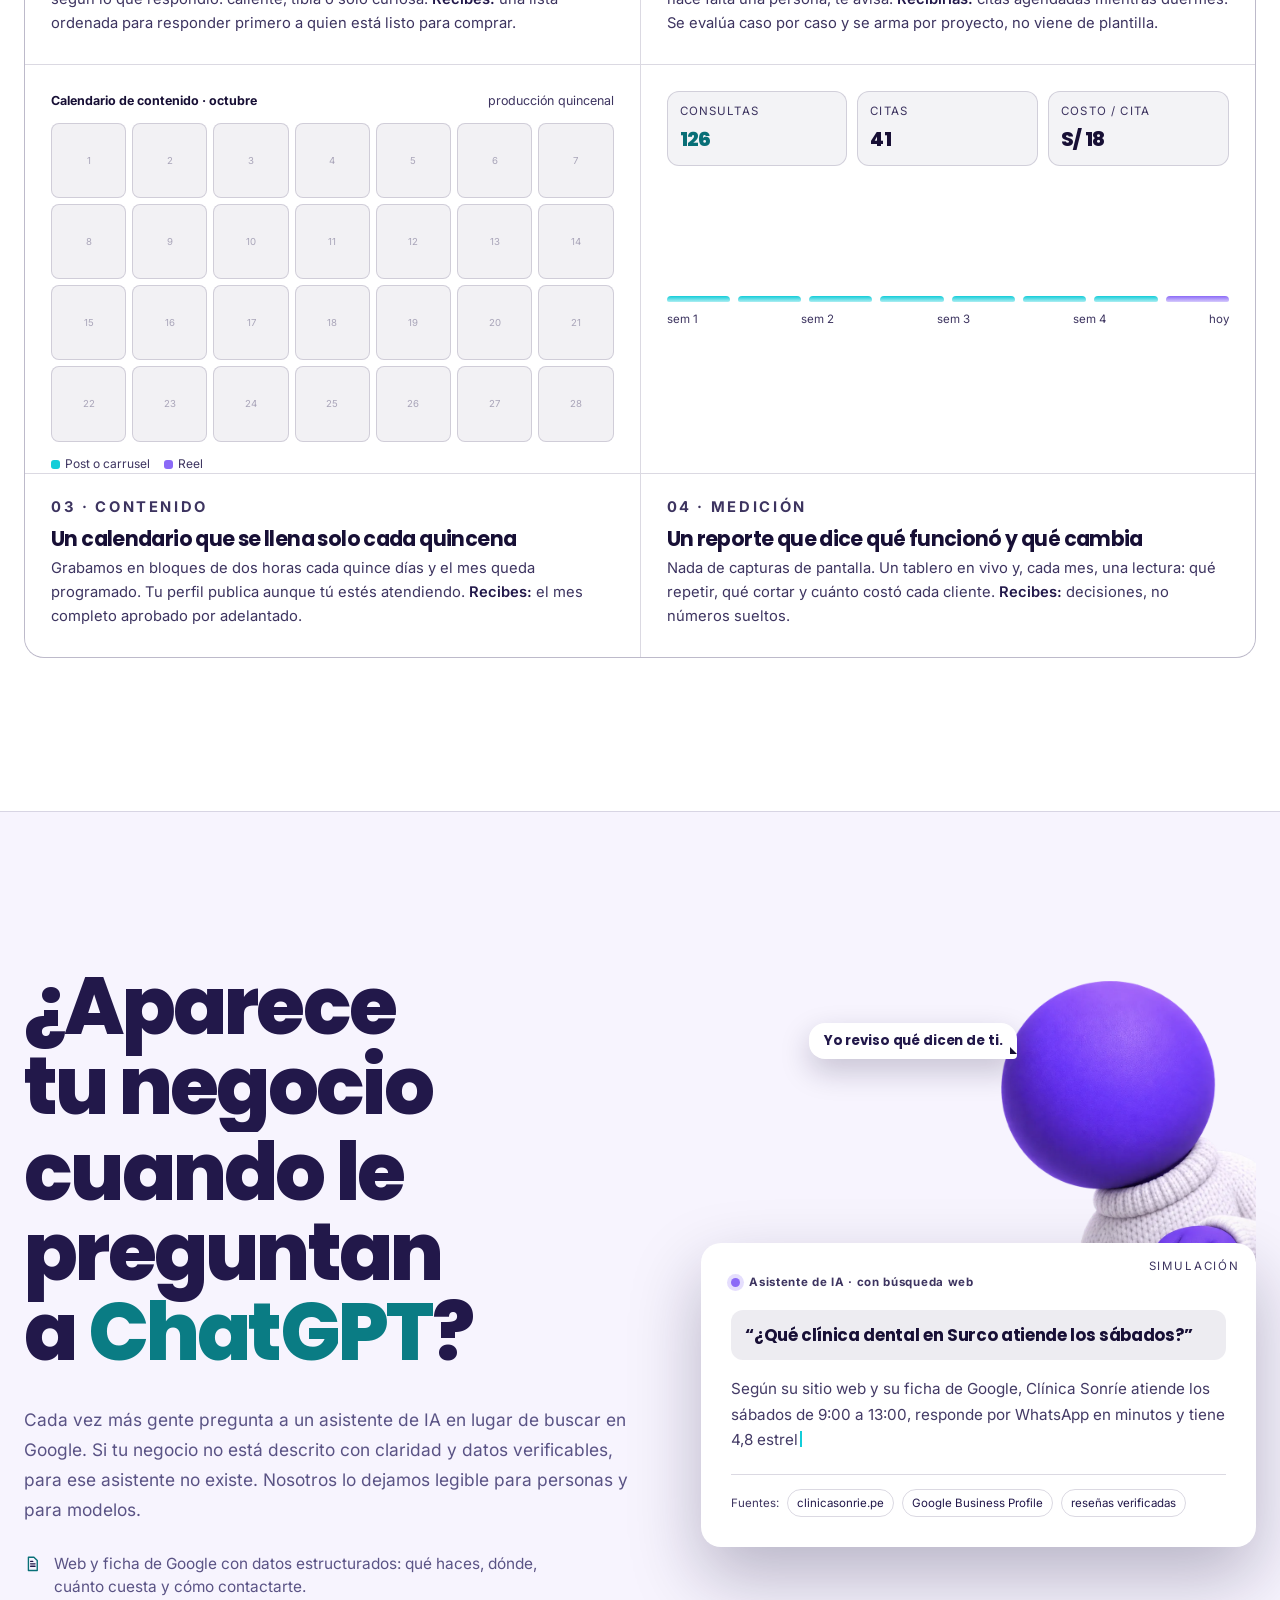
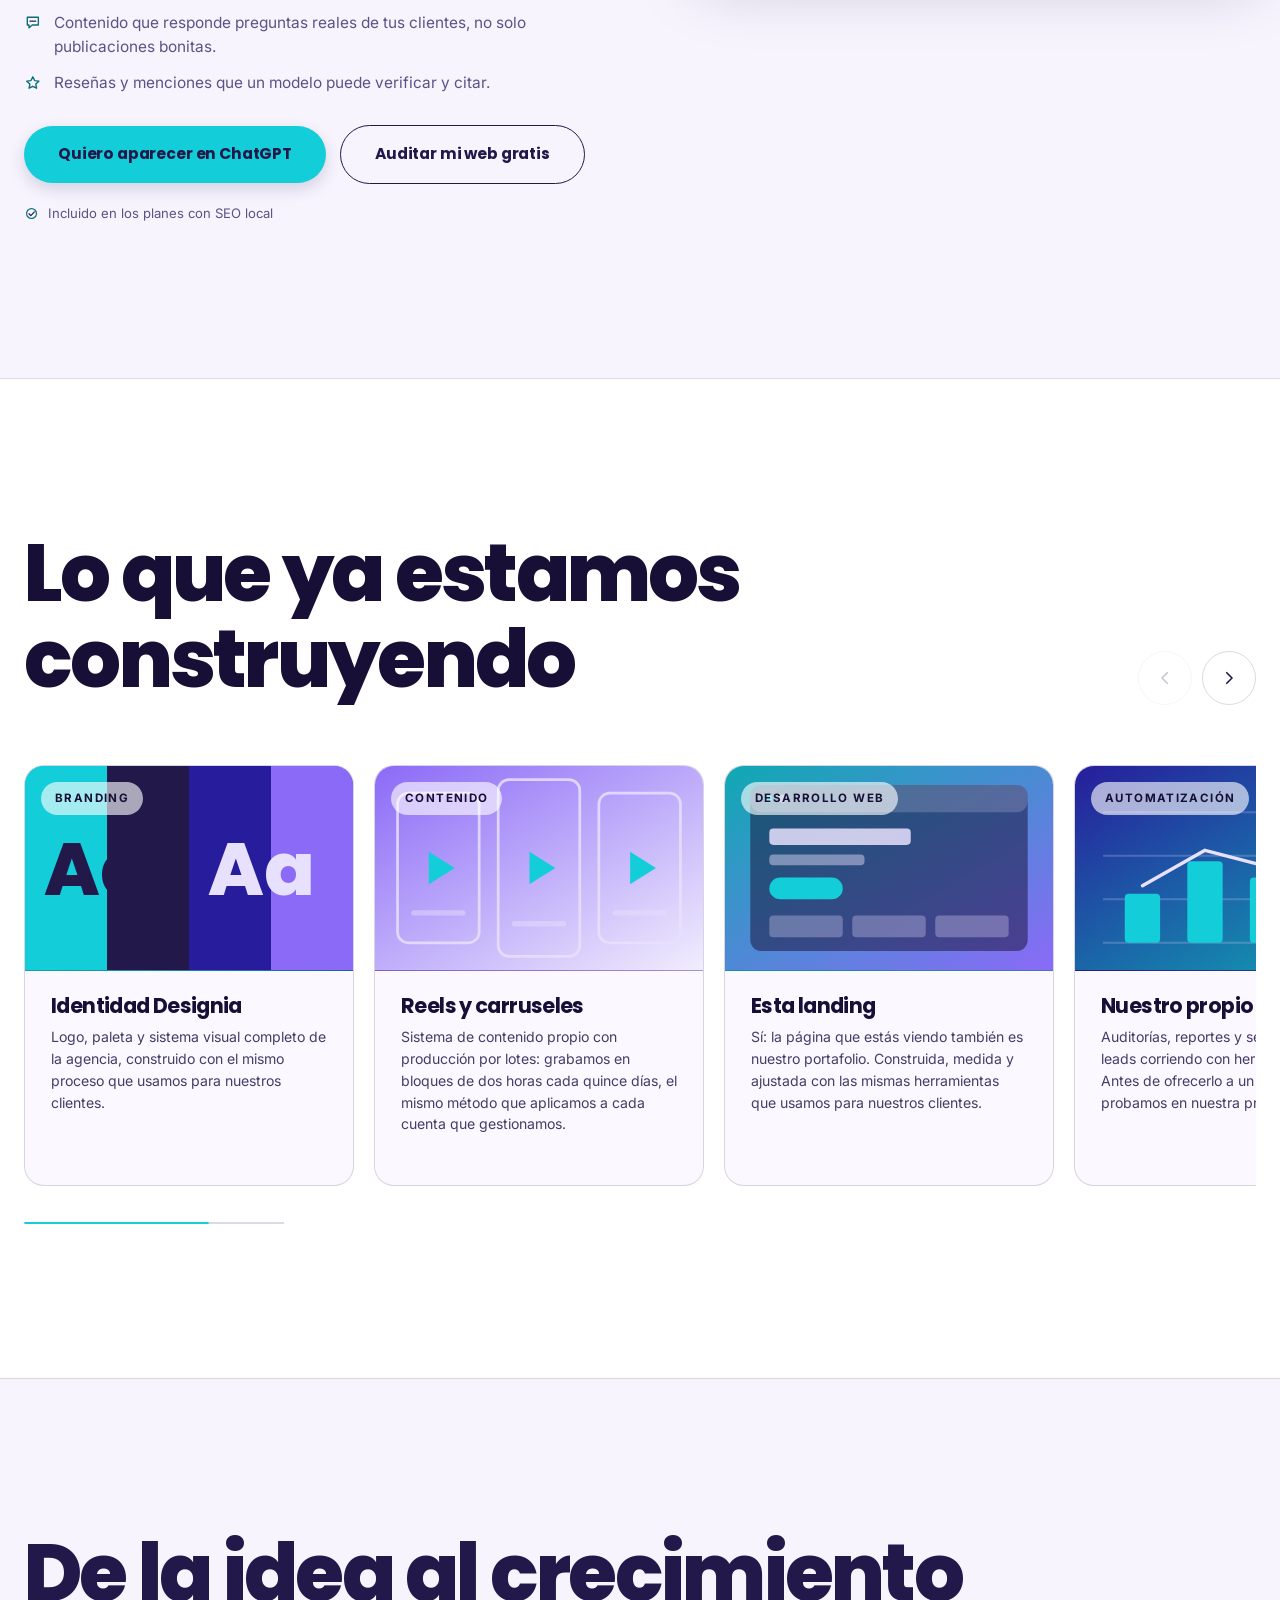
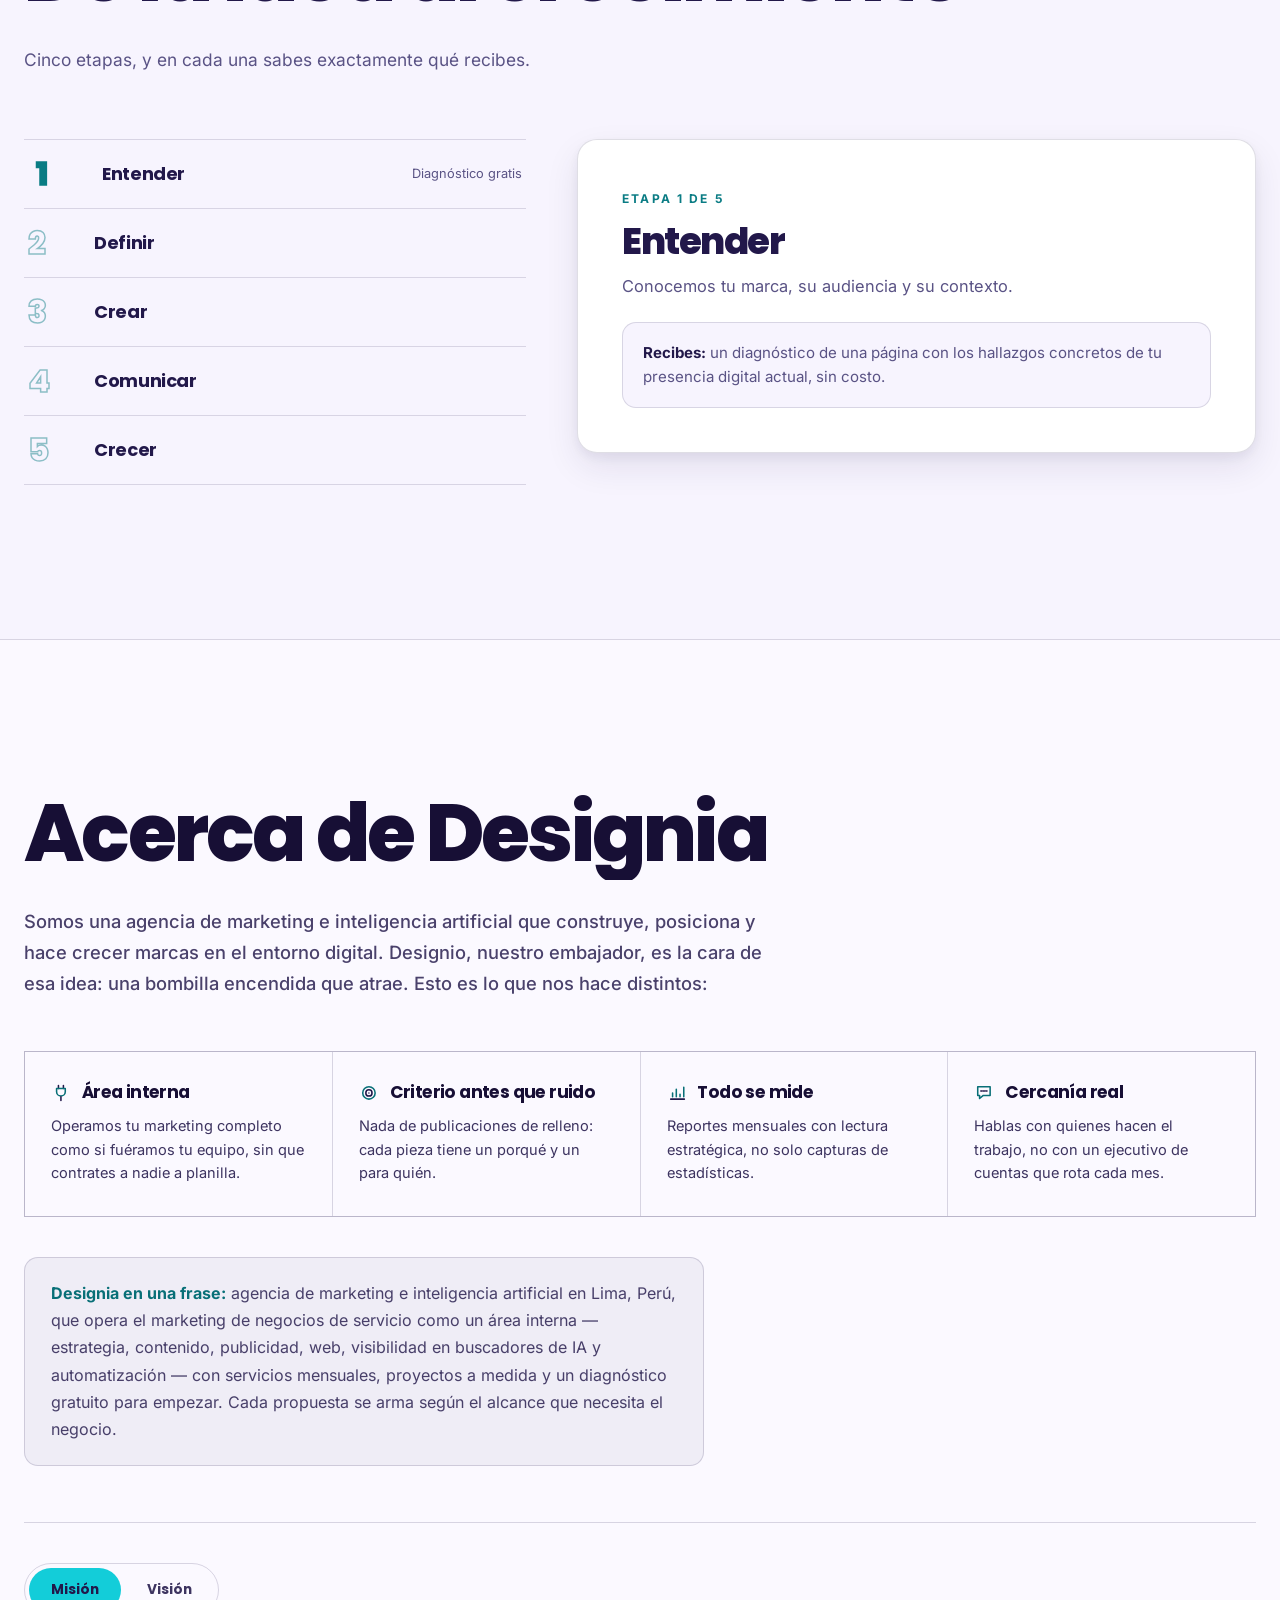
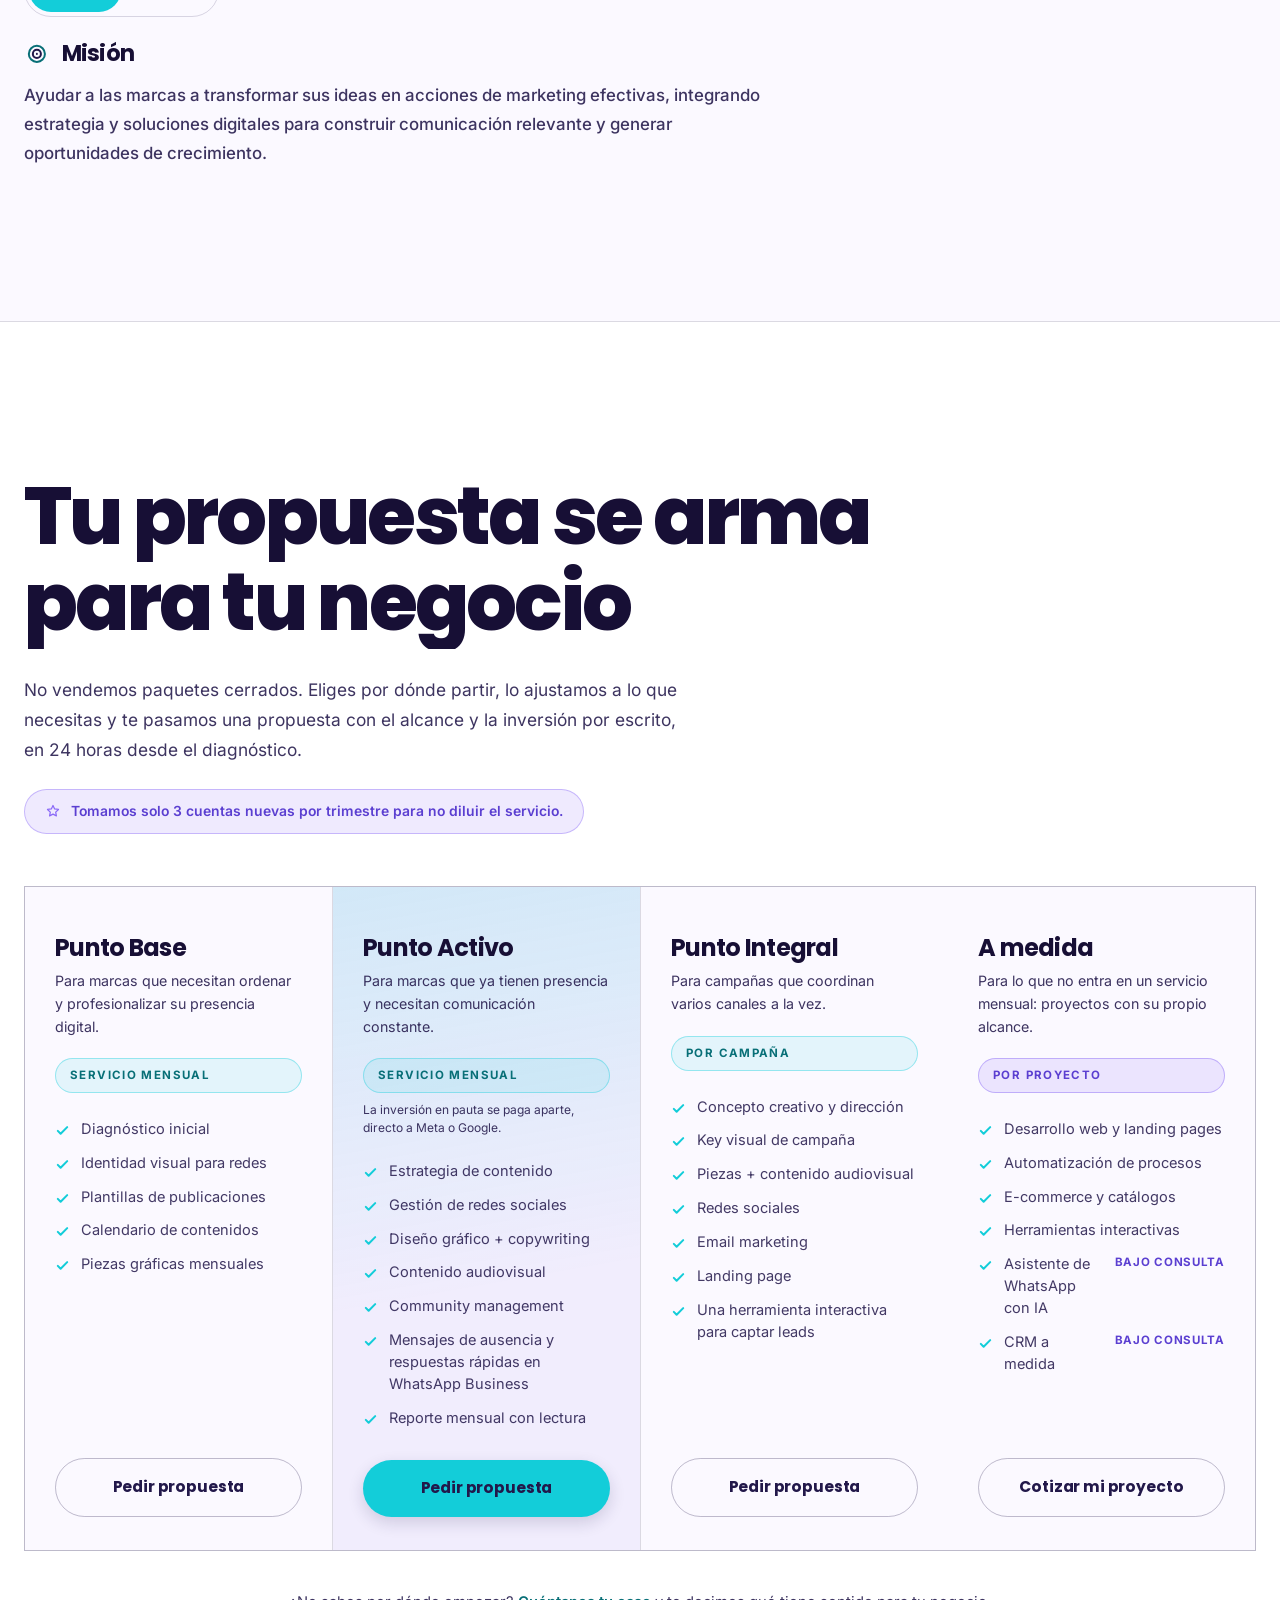
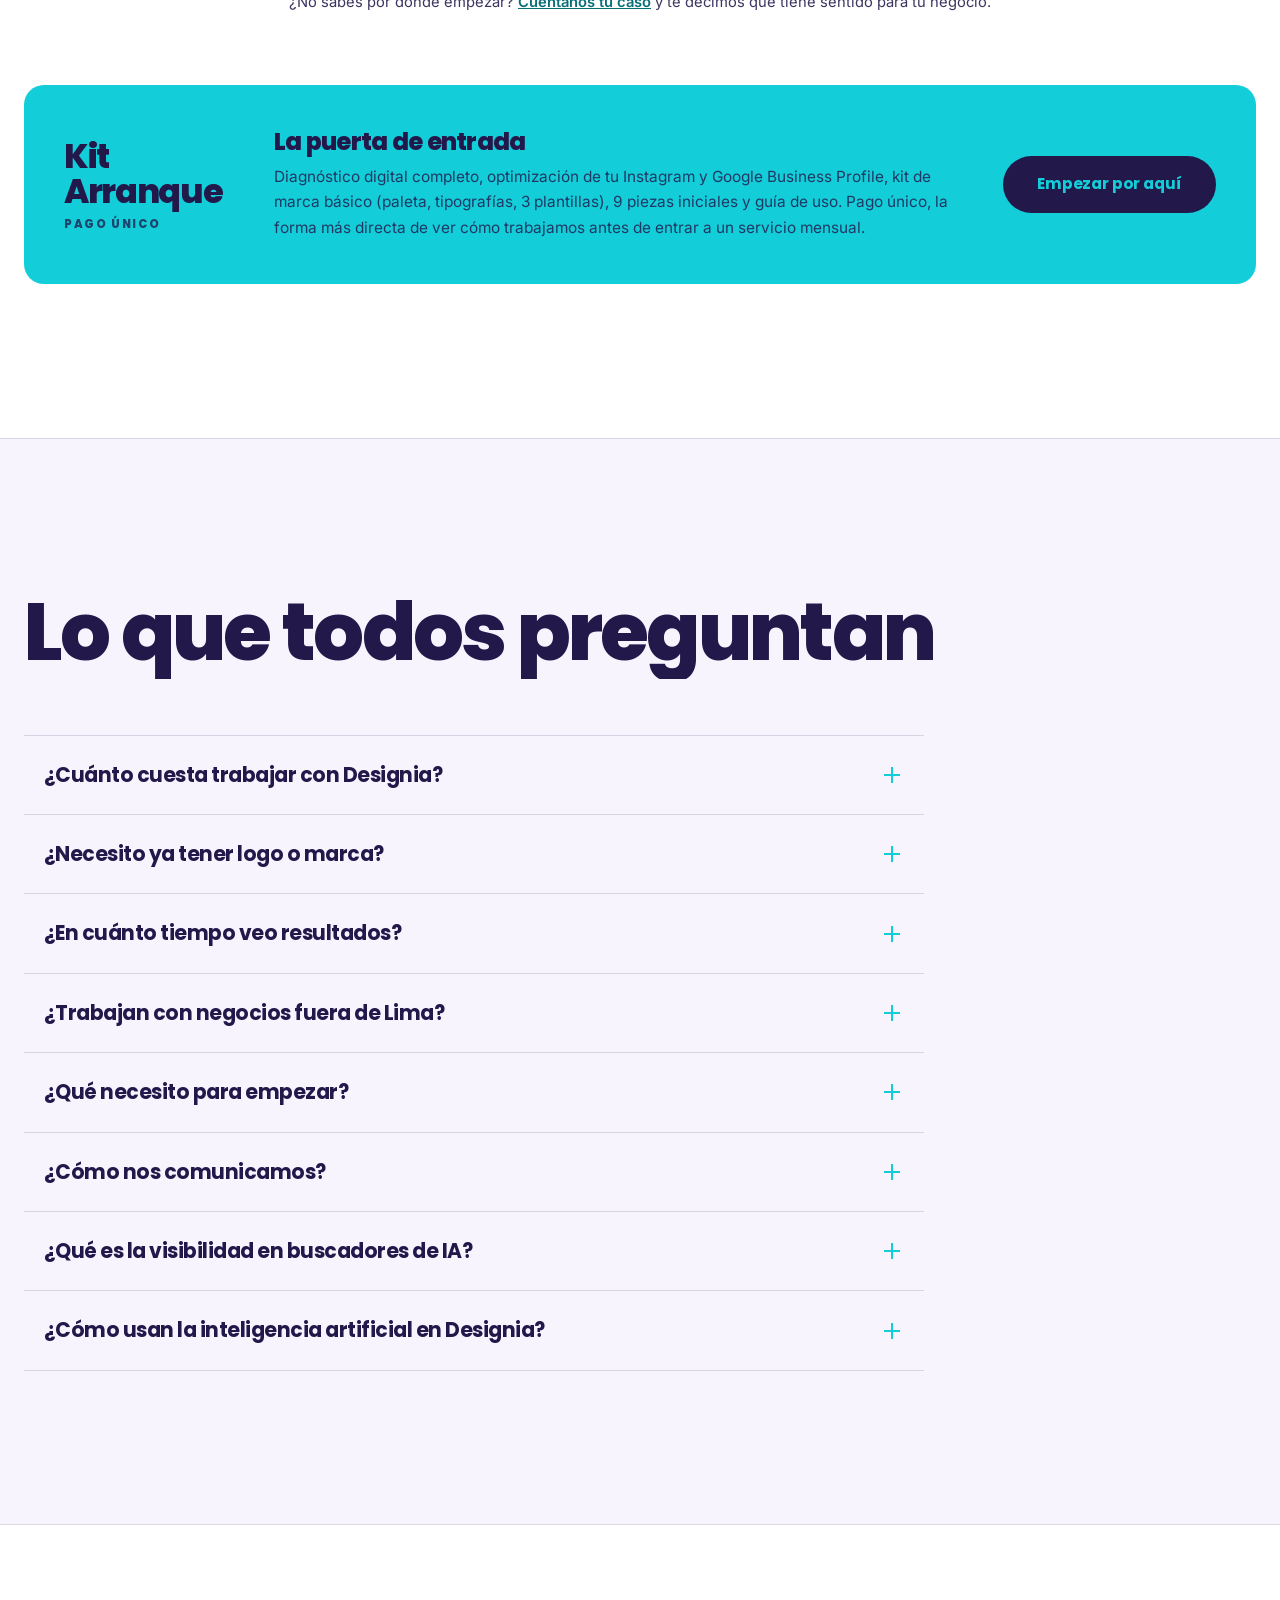
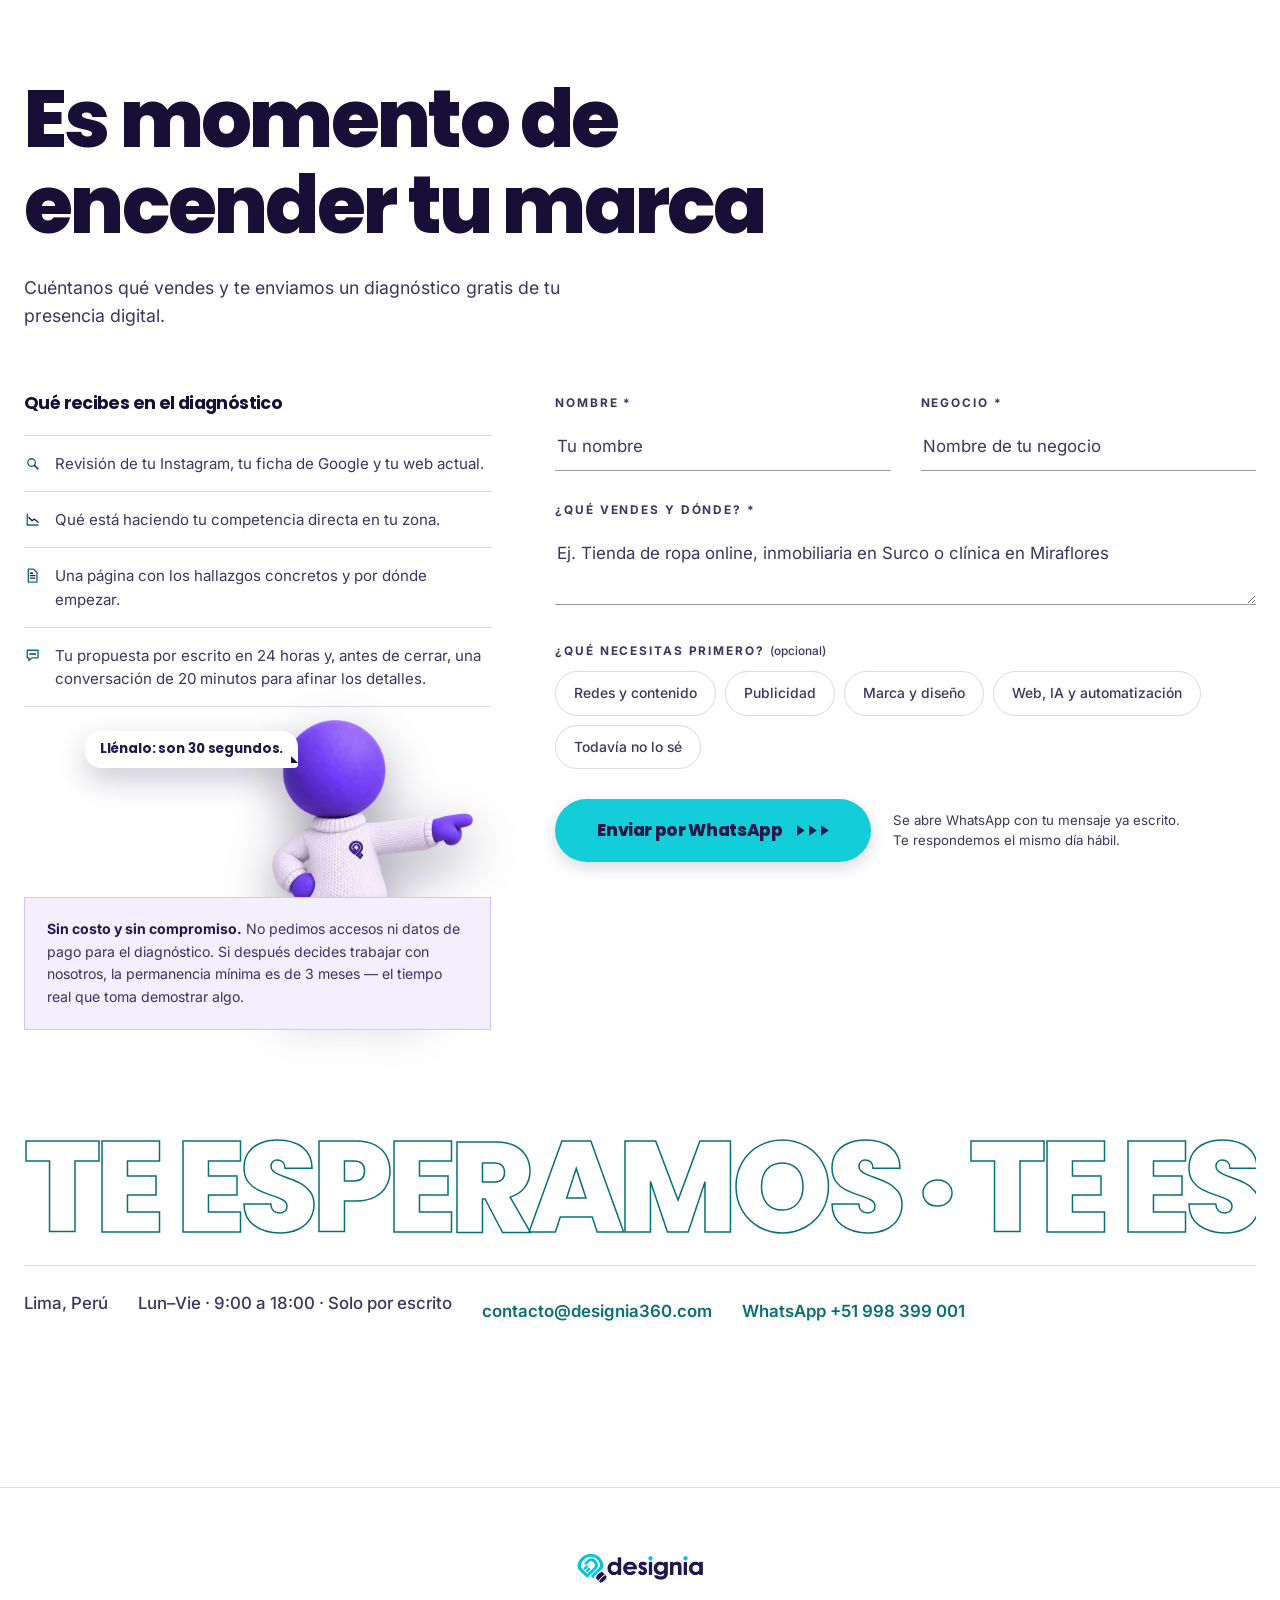
==== commit 102e0e27: "Prueba 3: modo claro y modo noche Co-Authored-By: Claude Opus 5.5 <noreply@anthropic.com>" ====
--- a/es/index.html
+++ b/es/index.html
@@ -2,6 +2,7 @@
 <html lang="es-PE" class="no-js">
 <head>
 <meta charset="UTF-8">
+<script>(function(d){var t;try{t=localStorage.getItem('tema')}catch(e){}if(t!=='claro'&&t!=='noche')t=matchMedia('(prefers-color-scheme: light)').matches?'claro':'noche';d.setAttribute('data-tema',t)})(document.documentElement)</script>
 <script>(function(d){d.classList.remove('no-js');try{if(/[?&](utm_|gclid|fbclid|gbraid|wbraid|ttclid|msclkid)/.test(location.search)||matchMedia('(max-width:959px)').matches)d.classList.add('sin-intro')}catch(e){}})(document.documentElement)</script>
 <meta name="viewport" content="width=device-width, initial-scale=1, viewport-fit=cover">
 <title>Designia · Agencia de Marketing e IA en Lima</title>
@@ -86,7 +87,7 @@
   --blanco:#fff;
 
   /* Hilos de retícula: la estructura se ve, como en las agencias editoriales */
-  --hilo:rgba(232,225,253,.16);
+  --hilo:rgb(var(--L) / .16);
   --hilo-claro:rgba(34,24,74,.14);
 
   --grad-turq:linear-gradient(100deg,var(--turq),var(--turq-600));
@@ -111,12 +112,12 @@
 body{
   font-family:'Inter',system-ui,-apple-system,'Segoe UI',sans-serif;
   font-size:clamp(.95rem,.92rem + .2vw,1.05rem);
-  line-height:1.6;color:var(--lavanda);background:var(--tinta-900);
+  line-height:1.6;color:var(--tx);background:var(--bg-0);
   -webkit-font-smoothing:antialiased;text-rendering:optimizeLegibility;
 }
 img,svg{max-width:100%;display:block}
 [hidden]{display:none!important}   /* gana a cualquier display de clase */
-a{color:var(--turq)}
+a{color:var(--turq-tx)}
 button{font:inherit;color:inherit;background:none;border:0}
 ::selection{background:var(--turq);color:var(--tinta)}
 
@@ -137,10 +138,10 @@
 .section{padding:var(--sp) 24px;position:relative}
 .inner{max-width:1240px;margin:auto;position:relative;z-index:2}
 
-.w-dark{background:var(--tinta);color:var(--lavanda);border-top:1px solid var(--hilo)}
-.w-deep{background:var(--tinta-900);color:var(--lavanda);border-top:1px solid var(--hilo)}
+.w-dark{background:var(--bg);color:var(--tx);border-top:1px solid var(--hilo)}
+.w-deep{background:var(--bg-0);color:var(--tx);border-top:1px solid var(--hilo)}
 .w-dark h1,.w-dark h2,.w-dark h3,.w-dark h4,
-.w-deep h1,.w-deep h2,.w-deep h3,.w-deep h4{color:var(--blanco)}
+.w-deep h1,.w-deep h2,.w-deep h3,.w-deep h4{color:var(--tx-fuerte)}
 .w-luz{background:var(--lav-050);color:var(--texto);border-top:1px solid var(--hilo-claro)}
 .w-luz h1,.w-luz h2,.w-luz h3,.w-luz h4{color:var(--tinta)}
 .w-turq{background:var(--turq);color:var(--tinta);overflow:hidden}
@@ -148,7 +149,7 @@
 
 /* Número de sección, tamaño editorial, al margen */
 
-.sec-lead{max-width:660px;margin-top:26px;font-size:1.08rem;line-height:1.7;color:rgba(232,225,253,.88)}
+.sec-lead{max-width:660px;margin-top:26px;font-size:1.08rem;line-height:1.7;color:rgb(var(--L) / .88)}
 .w-luz .sec-lead{color:var(--texto)}
 .w-turq .sec-lead{color:rgba(34,24,74,.82);font-weight:500}
 
@@ -158,7 +159,7 @@
 .mask{display:block;overflow:hidden;padding-bottom:.08em}
 .mask>span{display:block;transform:translateY(110%);transition:transform 1s var(--ease-expo) var(--d,0s)}
 .mask.is-in>span{transform:none}
-.grad{color:var(--turq)}
+.grad{color:var(--turq-tx)}
 .w-luz .grad{color:var(--turq-700)}
 
 [data-reveal]{opacity:0;transform:translateY(30px);
@@ -185,21 +186,21 @@
   transform:translateX(-120%);transition:transform .7s var(--ease)}
 .btn-primary:hover{transform:translateY(-3px);box-shadow:0 10px 22px rgba(9,5,26,.34)}
 .btn-primary:hover::after{transform:translateX(120%)}
-.btn-ghost{border:1.5px solid rgba(232,225,253,.34);color:var(--lavanda)}
-.btn-ghost:hover{border-color:var(--turq);color:var(--turq);transform:translateY(-3px)}
+.btn-ghost{border:1.5px solid rgb(var(--L) / .34);color:var(--tx)}
+.btn-ghost:hover{border-color:var(--turq);color:var(--turq-tx);transform:translateY(-3px)}
 .btn-line{border:1.5px solid var(--tinta);color:var(--tinta)}
 .btn-line:hover{background:var(--tinta);color:var(--lavanda);transform:translateY(-3px)}
 .btn-sm{min-height:44px;padding:11px 22px;font-size:.85rem}
 .cta-row{display:flex;gap:14px;flex-wrap:wrap;align-items:center}
 .cta-nota{display:inline-flex;align-items:center;gap:9px;font-size:.86rem;font-weight:500;
-  color:rgba(232,225,253,.88)}
+  color:rgb(var(--L) / .88)}
 .w-luz .cta-nota{color:var(--texto)}
-.cta-nota .ic-s{--t1:var(--turq)}
+.cta-nota .ic-s{--t1:var(--turq-tx)}
 
 /* ==========================================================================
    7. ÍCONOS — set propio, plano, dos tintas, mismo trazo
    ========================================================================== */
-.ic,.ic-s,.ic-m{fill:none;stroke-linecap:round;stroke-linejoin:round;--t1:var(--turq);--t2:var(--lavanda)}
+.ic,.ic-s,.ic-m{fill:none;stroke-linecap:round;stroke-linejoin:round;--t1:var(--turq-tx);--t2:var(--tx)}
 .ic{width:38px;height:38px;stroke-width:4}
 .ic-m{width:46px;height:46px;stroke-width:3.6}
 .ic-s{width:1.15em;height:1.15em;stroke-width:5;vertical-align:-.2em;display:inline-block;flex:none}
@@ -217,7 +218,7 @@
 /* ==========================================================================
    8. INTRO
    ========================================================================== */
-#intro{position:fixed;inset:0;z-index:10000;display:grid;place-items:center;background:var(--tinta-900);
+#intro{position:fixed;inset:0;z-index:10000;display:grid;place-items:center;background:var(--bg-0);
   transition:opacity .55s var(--ease),visibility .55s}
 #intro.done{opacity:0;visibility:hidden;pointer-events:none}
 html.sin-intro #intro{display:none}
@@ -230,17 +231,17 @@
   transform:translateX(-130%);animation:barrido .85s .45s var(--ease) forwards}
 @keyframes barrido{to{transform:translateX(130%)}}
 .intro-tag{opacity:0;font-size:.66rem;letter-spacing:.28em;text-transform:uppercase;
-  color:var(--turq);font-weight:700;animation:sube .6s .55s var(--ease) forwards}
-.intro-bar{width:min(230px,50vw);height:2px;background:rgba(232,225,253,.14);overflow:hidden;
+  color:var(--turq-tx);font-weight:700;animation:sube .6s .55s var(--ease) forwards}
+.intro-bar{width:min(230px,50vw);height:2px;background:rgb(var(--L) / .14);overflow:hidden;
   opacity:0;animation:sube .4s .5s forwards}
 .intro-bar i{display:block;height:100%;background:var(--turq);transform-origin:left;
   transform:scaleX(0);animation:carga 1s .35s var(--ease) forwards}
 @keyframes carga{to{transform:scaleX(1)}}
 @keyframes sube{from{opacity:0;transform:translateY(14px)}to{opacity:1;transform:none}}
 #saltar{position:absolute;bottom:26px;left:50%;transform:translateX(-50%);
-  border:1px solid rgba(232,225,253,.28);color:rgba(232,225,253,.8);border-radius:var(--r-full);
+  border:1px solid rgb(var(--L) / .28);color:rgb(var(--L) / .8);border-radius:var(--r-full);
   padding:9px 22px;font-size:.78rem;font-weight:600;cursor:pointer;transition:.3s;z-index:3}
-#saltar:hover{border-color:var(--turq);color:var(--turq)}
+#saltar:hover{border-color:var(--turq);color:var(--turq-tx)}
 
 /* ==========================================================================
    9. CURSOR — punto y anillo se pintan en el MISMO fotograma (ver JS)
@@ -271,21 +272,21 @@
 .progress{position:fixed;top:0;left:0;right:0;height:3px;z-index:70;pointer-events:none}
 .progress i{display:block;height:100%;background:var(--turq);transform:scaleX(0);transform-origin:left}
 .topbar{position:sticky;top:0;z-index:60;display:flex;align-items:center;justify-content:space-between;
-  gap:16px;padding:14px 24px;background:rgba(23,15,53,.72);backdrop-filter:blur(16px);
+  gap:16px;padding:14px 24px;background:rgb(var(--B0) / .72);backdrop-filter:blur(16px);
   -webkit-backdrop-filter:blur(16px);border-bottom:1px solid transparent;
   transition:padding .35s var(--ease),background .35s,border-color .35s}
-.topbar.scrolled{padding:9px 24px;background:rgba(23,15,53,.94);border-bottom-color:var(--hilo)}
+.topbar.scrolled{padding:9px 24px;background:rgb(var(--B0) / .94);border-bottom-color:var(--hilo)}
 .logo-top{height:42px;width:auto;transition:height .35s var(--ease)}
 .topbar.scrolled .logo-top{height:34px}
 .topbar nav{display:flex;gap:28px}
 @media(max-width:1180px) and (min-width:1001px){.topbar nav{gap:18px}.topbar nav a{font-size:.84rem}}
-.topbar nav a{color:rgba(232,225,253,.82);text-decoration:none;font-weight:500;font-size:.88rem;
+.topbar nav a{color:rgb(var(--L) / .82);text-decoration:none;font-weight:500;font-size:.88rem;
   position:relative;padding:4px 0;transition:color .3s}
 .topbar nav a::after{content:"";position:absolute;left:0;bottom:0;width:100%;height:1.5px;
   background:var(--turq);transform:scaleX(0);transform-origin:right;transition:transform .4s var(--ease)}
-.topbar nav a:hover{color:var(--turq)}
+.topbar nav a:hover{color:var(--turq-tx)}
 .topbar nav a:hover::after,.topbar nav a.active::after{transform:scaleX(1);transform-origin:left}
-.topbar nav a.active{color:var(--turq)}
+.topbar nav a.active{color:var(--turq-tx)}
 .nav-cta{display:flex;align-items:center;gap:8px}
 .burger{display:none;padding:10px 9px;min-width:44px;min-height:44px;line-height:0;cursor:pointer;z-index:61}
 .burger span{display:block;width:26px;height:2px;margin:6px 0;background:var(--lavanda);
@@ -298,13 +299,13 @@
   .topbar nav{position:fixed;left:0;right:0;top:var(--h-barra,70px);
     height:calc(100dvh - var(--h-barra,70px));
     flex-direction:column;gap:0;padding:18px 24px calc(40px + env(safe-area-inset-bottom));
-    background:var(--tinta-900);overflow-y:auto;overscroll-behavior:contain;
+    background:var(--bg-0);overflow-y:auto;overscroll-behavior:contain;
     z-index:55;                       /* encima del contenido, debajo de la barra (60) */
     opacity:0;visibility:hidden;transform:translateY(-10px);
     transition:opacity .3s var(--ease),transform .38s var(--ease-expo),visibility .38s}
   .topbar nav.open{opacity:1;visibility:visible;transform:none}
   .topbar nav a{padding:18px 2px;font-family:'Poppins',sans-serif;font-weight:700;font-size:1.5rem;
-    letter-spacing:-.03em;color:var(--lavanda);border-bottom:1px solid var(--hilo);
+    letter-spacing:-.03em;color:var(--tx);border-bottom:1px solid var(--hilo);
     opacity:0;transform:translateY(-10px);transition:opacity .4s var(--ease),transform .4s var(--ease)}
   .topbar nav.open a{opacity:1;transform:none;transition-delay:calc(.045s * var(--n,0) + .1s)}
   .topbar nav a::after{display:none}
@@ -315,38 +316,38 @@
    11. HERO
    ========================================================================== */
 .hero{position:relative;overflow:hidden;padding:clamp(48px,5vw,76px) 24px clamp(56px,6vw,88px);
-  background:var(--tinta-900);color:var(--lavanda);display:flex;align-items:center}
+  background:var(--bg-0);color:var(--tx);display:flex;align-items:center}
 /* En lugar de retícula, un halo suave que da profundidad sin dibujar líneas */
 .hero .inner{max-width:1240px;width:100%}
 .hero-eyebrow{display:inline-flex;align-items:center;gap:11px;padding:8px 20px 8px 10px;margin-bottom:24px;
-  border-radius:var(--r-full);background:rgba(232,225,253,.06);border:1px solid var(--hilo);
-  font-size:.78rem;font-weight:600;color:var(--lavanda);opacity:0;animation:sube .7s .15s var(--ease) forwards}
-.hero-eyebrow b{color:var(--turq);font-weight:700}
+  border-radius:var(--r-full);background:rgb(var(--L) / .06);border:1px solid var(--hilo);
+  font-size:.78rem;font-weight:600;color:var(--tx);opacity:0;animation:sube .7s .15s var(--ease) forwards}
+.hero-eyebrow b{color:var(--turq-tx);font-weight:700}
 .hero .mask>span{animation:linea 1.05s var(--ease-expo) both}
 .hero .mask:nth-of-type(2)>span{animation-delay:.1s}
 @keyframes linea{from{transform:translateY(110%)}to{transform:none}}
 .big-rot{margin-top:20px;font-family:'Poppins',sans-serif;font-size:clamp(1.15rem,.9rem + 1.1vw,1.9rem);
-  font-weight:700;letter-spacing:-.03em;color:var(--lavanda);min-height:1.5em;
+  font-weight:700;letter-spacing:-.03em;color:var(--tx);min-height:1.5em;
   display:flex;align-items:center;gap:12px;flex-wrap:wrap;
   opacity:0;animation:sube .8s .45s var(--ease) forwards}
-.rot-word{display:inline-block;color:var(--turq);
+.rot-word{display:inline-block;color:var(--turq-tx);
   transition:opacity .32s var(--ease),transform .32s var(--ease)}
 .rot-word.fade{opacity:0;transform:translateY(12px)}
 @media(max-width:760px){.big-rot{display:block;line-height:1.25;min-height:2.5em}.big-rot .mark{display:none}}
 .rot-ia{font-style:normal;display:inline-block;min-width:5.4ch;transition:opacity .3s var(--ease),transform .3s var(--ease)}
 .rot-ia.fade{opacity:0;transform:translateY(10px)}
 .hero .lead{margin:18px 0 32px;max-width:580px;font-size:1.08rem;line-height:1.72;
-  color:rgba(232,225,253,.88);opacity:0;animation:sube .8s .58s var(--ease) forwards}
-.hero .lead strong{color:var(--lavanda);font-weight:600}
+  color:rgb(var(--L) / .88);opacity:0;animation:sube .8s .58s var(--ease) forwards}
+.hero .lead strong{color:var(--tx);font-weight:600}
 .hero .cta-row{opacity:0;animation:sube .8s .7s var(--ease) forwards}
 .social-lab{margin-top:36px;font-size:.75rem;font-weight:700;letter-spacing:.2em;text-transform:uppercase;
-  color:rgba(232,225,253,.88);opacity:0;animation:sube .8s .82s var(--ease) forwards}
+  color:rgb(var(--L) / .88);opacity:0;animation:sube .8s .82s var(--ease) forwards}
 .social-row{margin-top:14px;display:flex;gap:10px;flex-wrap:wrap;opacity:0;animation:sube .8s .9s var(--ease) forwards}
 @media(max-width:760px){.social-lab,.social-row{display:none}}
 .pill{display:inline-flex;align-items:center;gap:9px;min-height:44px;padding:10px 20px;border-radius:var(--r-full);
-  border:1px solid var(--hilo);color:var(--lavanda);text-decoration:none;font-size:.87rem;font-weight:500;
+  border:1px solid var(--hilo);color:var(--tx);text-decoration:none;font-size:.87rem;font-weight:500;
   transition:transform .35s var(--ease),border-color .3s,color .3s,background .3s}
-.pill:hover{border-color:var(--turq);color:var(--turq);transform:translateY(-3px);background:rgba(19,205,217,.07)}
+.pill:hover{border-color:var(--turq);color:var(--turq-tx);transform:translateY(-3px);background:rgba(19,205,217,.07)}
 .pill .dot{width:7px;height:7px;border-radius:50%;background:var(--turq);flex:none}
 
 /* ==========================================================================
@@ -364,30 +365,30 @@
    de uno y que se pueden pulsar. La barra de abajo enseña cuánto falta. */
 .hero-tabs{display:flex;gap:8px;margin-top:22px;flex-wrap:wrap}
 .hdot{position:relative;min-height:44px;padding:9px 16px 11px;border-radius:var(--r-full);cursor:pointer;
-  border:1px solid rgba(232,225,253,.22);background:rgba(232,225,253,.04);overflow:hidden;
-  font-size:.78rem;font-weight:600;color:rgba(232,225,253,.88);
+  border:1px solid rgb(var(--L) / .22);background:rgb(var(--L) / .04);overflow:hidden;
+  font-size:.78rem;font-weight:600;color:rgb(var(--L) / .88);
   transition:color .3s,border-color .3s,background .3s}
-.hdot:hover{color:var(--blanco);border-color:rgba(19,205,217,.5);background:rgba(19,205,217,.08)}
+.hdot:hover{color:var(--tx-fuerte);border-color:rgba(19,205,217,.5);background:rgba(19,205,217,.08)}
 .hdot.is-on{color:var(--tinta);background:var(--turq);border-color:var(--turq)}
-.hdot i{position:absolute;left:0;bottom:0;height:3px;width:0;background:var(--tinta);opacity:.35}
+.hdot i{position:absolute;left:0;bottom:0;height:3px;width:0;background:var(--bg);opacity:.35}
 .hdot.is-on i{animation:hdotAvanza var(--gira,6s) linear forwards}
 .hero-tabs.parado .hdot.is-on i{animation-play-state:paused}
 @keyframes hdotAvanza{to{width:100%}}
 @media(max-width:480px){.hdot{padding:8px 13px 10px;font-size:.73rem}}
 .hero-audit{display:flex;gap:10px;flex-wrap:wrap;max-width:560px;margin-top:4px;opacity:0;animation:sube .8s .7s var(--ease) forwards}
-.hero-audit input{flex:1 1 220px;min-height:56px;padding:0 22px;border-radius:var(--r-full);border:1px solid rgba(232,225,253,.28);
-  background:rgba(232,225,253,.07);color:var(--blanco);font:inherit;font-size:1rem;transition:border-color .3s,background .3s}
-.hero-audit input::placeholder{color:rgba(232,225,253,.45)}
-.hero-audit input:focus{outline:none;border-color:var(--turq);background:rgba(232,225,253,.1)}
+.hero-audit input{flex:1 1 220px;min-height:56px;padding:0 22px;border-radius:var(--r-full);border:1px solid rgb(var(--L) / .28);
+  background:rgb(var(--L) / .07);color:var(--tx-fuerte);font:inherit;font-size:1rem;transition:border-color .3s,background .3s}
+.hero-audit input::placeholder{color:rgb(var(--L) / .45)}
+.hero-audit input:focus{outline:none;border-color:var(--turq);background:rgb(var(--L) / .1)}
 .hero-audit .btn{flex:0 0 auto}
-.hero-nota{margin-top:12px;font-size:.82rem;color:rgba(232,225,253,.88)}
+.hero-nota{margin-top:12px;font-size:.82rem;color:rgb(var(--L) / .88)}
 .hero-nota.err{color:#FF9A7A}
 .hero-vis{position:relative;opacity:0;animation:sube .9s .5s var(--ease) forwards}
 /* Escenario: Designio DE PIE a la derecha sobre una línea de suelo; la tarjeta de
    cada mensaje va a su izquierda, a la altura de su mano. Nada lo tapa. */
 .vis-stage{position:relative;height:clamp(420px,42vw,540px);max-width:560px;margin-inline:auto}
 .vis-stage::after{content:"";position:absolute;left:0;right:0;bottom:0;height:1px;
-  background:linear-gradient(90deg,transparent,rgba(232,225,253,.3) 22%,rgba(232,225,253,.3) 78%,transparent)}
+  background:linear-gradient(90deg,transparent,rgb(var(--L) / .3) 22%,rgb(var(--L) / .3) 78%,transparent)}
 .designio{display:block;width:auto;filter:drop-shadow(0 26px 34px rgba(0,0,0,.42))}
 @keyframes respira{50%{transform:translateY(-8px)}}
 .vscene{position:absolute;left:0;top:0;bottom:0;width:min(262px,48%);
@@ -396,7 +397,7 @@
   transition:opacity .55s var(--ease),transform .55s var(--ease),visibility .55s}
 .vscene.is-on{opacity:1;visibility:visible;transform:none}
 .vcard{position:relative;width:100%;flex:none;padding:13px 15px;border-radius:18px;
-  background:rgba(23,15,53,.86);border:1px solid var(--hilo);box-shadow:0 24px 50px rgba(0,0,0,.45);
+  background:rgb(var(--B0) / .86);border:1px solid var(--hilo);box-shadow:0 24px 50px rgba(0,0,0,.45);
   
   --r:0deg;animation:flota 7s ease-in-out infinite}
 @keyframes flota{0%,100%{transform:rotate(var(--r)) translateY(0)}50%{transform:rotate(var(--r)) translateY(-10px)}}
@@ -404,56 +405,56 @@
 .vcard:nth-child(2){--r:1.5deg;animation-delay:-2.6s}
 .vcard:nth-child(3){--r:-1.2deg;animation-delay:-4.4s}
 .vmini{display:flex;align-items:baseline;gap:8px;margin-top:4px}
-.vmini b{font-family:'Poppins',sans-serif;font-weight:800;font-size:1.55rem;letter-spacing:-.04em;color:var(--blanco);line-height:1}
-.vmini span{font-size:.75rem;color:rgba(232,225,253,.88);line-height:1.3}
+.vmini b{font-family:'Poppins',sans-serif;font-weight:800;font-size:1.55rem;letter-spacing:-.04em;color:var(--tx-fuerte);line-height:1}
+.vmini span{font-size:.75rem;color:rgb(var(--L) / .88);line-height:1.3}
 .vbars{display:flex;align-items:flex-end;gap:4px;height:26px;margin-top:9px}
 .vbars i{flex:1;border-radius:2px 2px 0 0;background:linear-gradient(180deg,var(--turq),rgba(19,205,217,.3));height:var(--h,50%)}
 .vcheck{list-style:none;display:grid;gap:6px;margin-top:9px}
-.vcheck li{display:flex;align-items:center;gap:8px;font-size:.75rem;font-weight:600;color:rgba(232,225,253,.88)}
+.vcheck li{display:flex;align-items:center;gap:8px;font-size:.75rem;font-weight:600;color:rgb(var(--L) / .88)}
 .vcheck i{width:14px;height:14px;border-radius:50%;flex:none;display:grid;place-items:center;
-  background:rgba(19,205,217,.18);color:var(--turq);font-size:.6rem;font-style:normal;font-weight:800}
+  background:rgba(19,205,217,.18);color:var(--turq-tx);font-size:.6rem;font-style:normal;font-weight:800}
 .vmot{list-style:none;display:grid;gap:7px;margin-top:10px}
 .vmot li{display:grid;grid-template-columns:64px minmax(0,1fr);gap:9px;align-items:center;
-  font-size:.72rem;font-weight:600;color:rgba(232,225,253,.88)}
+  font-size:.72rem;font-weight:600;color:rgb(var(--L) / .88)}
 .vmot i{display:block;height:5px;border-radius:3px;
-  background:linear-gradient(90deg,var(--turq) var(--w,50%),rgba(232,225,253,.12) 0)}
+  background:linear-gradient(90deg,var(--turq) var(--w,50%),rgb(var(--L) / .12) 0)}
 .vcard-citas .vnum{font-size:1.8rem}
 .vdot-ia{background:var(--violeta);box-shadow:0 0 0 4px rgba(139,106,247,.22)}
-.vcard-ia .vq{font-family:'Poppins',sans-serif;font-weight:700;font-size:.84rem;letter-spacing:-.02em;line-height:1.3;color:var(--blanco);
-  padding:9px 11px;border-radius:10px;background:rgba(232,225,253,.08);margin:11px 0 10px}
-.vcard-ia .va{font-size:.78rem;line-height:1.5;color:rgba(232,225,253,.85);min-height:3em}
-.vcard-ia .va b{color:var(--turq)}
+.vcard-ia .vq{font-family:'Poppins',sans-serif;font-weight:700;font-size:.84rem;letter-spacing:-.02em;line-height:1.3;color:var(--tx-fuerte);
+  padding:9px 11px;border-radius:10px;background:rgb(var(--L) / .08);margin:11px 0 10px}
+.vcard-ia .va{font-size:.78rem;line-height:1.5;color:rgb(var(--L) / .85);min-height:3em}
+.vcard-ia .va b{color:var(--turq-tx)}
 .vcard-ia .va .cursor{display:inline-block;width:2px;height:1em;background:var(--turq);vertical-align:-2px;margin-left:2px;animation:pulsa .9s infinite}
 .vcard-ia .vsrc{display:flex;gap:6px;flex-wrap:wrap;margin-top:10px;padding-top:10px;border-top:1px solid var(--hilo)}
-.vcard-ia .vsrc em{font-style:normal;font-size:.72rem;padding:3px 8px;border:1px solid var(--hilo);border-radius:999px;color:var(--lavanda)}
-.vhead{display:flex;align-items:center;gap:8px;font-size:.72rem;font-weight:700;letter-spacing:.04em;color:rgba(232,225,253,.8)}
-.vhead em{margin-left:auto;font-style:normal;color:var(--turq);font-weight:700}
+.vcard-ia .vsrc em{font-style:normal;font-size:.72rem;padding:3px 8px;border:1px solid var(--hilo);border-radius:999px;color:var(--tx)}
+.vhead{display:flex;align-items:center;gap:8px;font-size:.72rem;font-weight:700;letter-spacing:.04em;color:rgb(var(--L) / .8)}
+.vhead em{margin-left:auto;font-style:normal;color:var(--turq-tx);font-weight:700}
 .vdot{width:8px;height:8px;border-radius:50%;background:#25d366;box-shadow:0 0 0 4px rgba(37,211,102,.18)}
 .vbubbles{display:flex;flex-direction:column;gap:7px;margin-top:11px}
-.vb{max-width:92%;padding:8px 11px;border-radius:12px;font-size:.8rem;line-height:1.4;color:var(--lavanda)}
-.vb-in{align-self:flex-start;background:rgba(232,225,253,.1);border-bottom-left-radius:4px}
+.vb{max-width:92%;padding:8px 11px;border-radius:12px;font-size:.8rem;line-height:1.4;color:var(--tx)}
+.vb-in{align-self:flex-start;background:rgb(var(--L) / .1);border-bottom-left-radius:4px}
 .vb-out{align-self:flex-end;background:var(--turq);color:var(--tinta);border-bottom-right-radius:4px;font-weight:500}
 .vb-enter{animation:vbIn .38s var(--ease-expo) both}
 @keyframes vbIn{from{opacity:0;transform:translateY(8px) scale(.96)}to{opacity:1;transform:none}}
-.vlab{display:block;font-size:.75rem;font-weight:700;letter-spacing:.12em;text-transform:uppercase;color:rgba(232,225,253,.88)}
-.vnum{display:block;font-family:'Poppins',sans-serif;font-weight:800;font-size:2.1rem;letter-spacing:-.05em;color:var(--blanco);line-height:1.1;margin-top:4px}
+.vlab{display:block;font-size:.75rem;font-weight:700;letter-spacing:.12em;text-transform:uppercase;color:rgb(var(--L) / .88)}
+.vnum{display:block;font-family:'Poppins',sans-serif;font-weight:800;font-size:2.1rem;letter-spacing:-.05em;color:var(--tx-fuerte);line-height:1.1;margin-top:4px}
 .vnum.bump{animation:bump .5s var(--ease)}
-@keyframes bump{30%{transform:scale(1.08);color:var(--turq)}}
+@keyframes bump{30%{transform:scale(1.08);color:var(--turq-tx)}}
 .vchg{display:block;font-size:.74rem;color:#5CE0A8;font-weight:600;margin-top:2px}
 .vspark{width:100%;height:46px;margin-top:8px;display:block}
 .vlead{display:grid;grid-template-columns:auto 1fr auto;gap:10px;align-items:center;padding:8px 0;border-top:1px solid var(--hilo)}
 .vlead:first-child{border-top:0;padding-top:0}
-.vlead b{display:block;font-size:.82rem;color:var(--blanco);font-weight:700}
-.vlead small{display:block;font-size:.72rem;color:rgba(232,225,253,.88)}
+.vlead b{display:block;font-size:.82rem;color:var(--tx-fuerte);font-weight:700}
+.vlead small{display:block;font-size:.72rem;color:rgb(var(--L) / .88)}
 .vav{width:32px;height:32px;border-radius:50%;display:grid;place-items:center;font-size:.75rem;font-weight:800;
   background:linear-gradient(135deg,var(--violeta),var(--intenso));color:#fff}
 .vpill{font-size:.6rem;font-weight:800;letter-spacing:.1em;text-transform:uppercase;padding:4px 8px;border-radius:999px;
   background:rgba(255,120,80,.18);color:#FF9A7A}
-.vpill-ag{background:rgba(19,205,217,.16);color:var(--turq)}
-.vpill-nu{background:rgba(232,225,253,.12);color:var(--lavanda)}
+.vpill-ag{background:rgba(19,205,217,.16);color:var(--turq-tx)}
+.vpill-nu{background:rgb(var(--L) / .12);color:var(--tx)}
 .vlead-enter{animation:vbIn .45s var(--ease-expo) both}
 .vsim{position:absolute;right:0;bottom:-6px;font-size:.6rem;letter-spacing:.16em;text-transform:uppercase;
-  color:rgba(232,225,253,.45);border:1px solid var(--hilo);border-radius:999px;padding:4px 9px}
+  color:rgb(var(--L) / .45);border:1px solid var(--hilo);border-radius:999px;padding:4px 9px}
 @media(max-width:1000px){
   .hero-grid{grid-template-columns:1fr}
   .hero-vis{margin-top:40px}
@@ -483,85 +484,85 @@
 .bento{display:grid;grid-template-columns:repeat(2,minmax(0,1fr));gap:1px;margin-top:56px;
   background:var(--hilo);border:1px solid var(--hilo);border-radius:var(--r-lg);overflow:hidden}
 @media(max-width:900px){.bento{grid-template-columns:1fr}}
-.bn{background:var(--tinta-900);display:flex;flex-direction:column;min-height:420px}
+.bn{background:var(--bg-0);display:flex;flex-direction:column;min-height:420px}
 .bn-viz{position:relative;flex:1;padding:26px 26px 0;overflow:hidden;min-height:250px}
 .bn-text{padding:22px 26px 28px;border-top:1px solid var(--hilo)}
-.bn-eye{font-size:.75rem;font-weight:700;letter-spacing:.18em;text-transform:uppercase;color:var(--turq);margin-bottom:8px}
-.bn-text h3{font-size:1.28rem;font-weight:700;letter-spacing:-.03em;color:var(--blanco);margin-bottom:8px}
-.bn-text p{font-size:.92rem;line-height:1.62;color:rgba(232,225,253,.88)}
-.bn-text strong{color:var(--lavanda);font-weight:600}
+.bn-eye{font-size:.75rem;font-weight:700;letter-spacing:.18em;text-transform:uppercase;color:var(--turq-tx);margin-bottom:8px}
+.bn-text h3{font-size:1.28rem;font-weight:700;letter-spacing:-.03em;color:var(--tx-fuerte);margin-bottom:8px}
+.bn-text p{font-size:.92rem;line-height:1.62;color:rgb(var(--L) / .88)}
+.bn-text strong{color:var(--tx);font-weight:600}
 /* 01 feed */
-.feed-top{display:flex;justify-content:space-between;align-items:center;font-size:.78rem;color:rgba(232,225,253,.88);margin-bottom:12px}
-.feed-top b{color:var(--blanco);font-weight:700}
+.feed-top{display:flex;justify-content:space-between;align-items:center;font-size:.78rem;color:rgb(var(--L) / .88);margin-bottom:12px}
+.feed-top b{color:var(--tx-fuerte);font-weight:700}
 .feed-top i{display:inline-block;width:7px;height:7px;border-radius:50%;background:#25d366;margin-right:6px}
 @keyframes pulsa{50%{opacity:.35}}
 .feed-list{display:grid;gap:8px}
 .flead{display:grid;grid-template-columns:34px 1fr auto;gap:12px;align-items:center;padding:10px 12px;border-radius:14px;
-  background:rgba(232,225,253,.05);border:1px solid var(--hilo)}
+  background:rgb(var(--L) / .05);border:1px solid var(--hilo)}
 .flead.enter{animation:vbIn .45s var(--ease-expo) both}
-.flead b{display:block;font-size:.84rem;color:var(--blanco)}
-.flead small{display:block;font-size:.75rem;color:rgba(232,225,253,.88)}
+.flead b{display:block;font-size:.84rem;color:var(--tx-fuerte)}
+.flead small{display:block;font-size:.75rem;color:rgb(var(--L) / .88)}
 .f-av{width:34px;height:34px;border-radius:50%;display:grid;place-items:center;font-size:.75rem;font-weight:800;color:#fff;
   background:linear-gradient(135deg,var(--violeta),var(--intenso))}
 .f-score{text-align:right;min-width:52px}
-.f-score b{display:block;font-family:'Poppins',sans-serif;font-weight:800;color:var(--turq);font-size:1rem;line-height:1}
-.f-score i{display:block;height:3px;border-radius:3px;margin-top:5px;background:linear-gradient(90deg,var(--turq) var(--w,60%),rgba(232,225,253,.12) 0)}
-.flead.frio .f-score b{color:rgba(232,225,253,.45)}
-.flead.frio .f-score i{background:linear-gradient(90deg,rgba(232,225,253,.35) var(--w,30%),rgba(232,225,253,.12) 0)}
+.f-score b{display:block;font-family:'Poppins',sans-serif;font-weight:800;color:var(--turq-tx);font-size:1rem;line-height:1}
+.f-score i{display:block;height:3px;border-radius:3px;margin-top:5px;background:linear-gradient(90deg,var(--turq) var(--w,60%),rgb(var(--L) / .12) 0)}
+.flead.frio .f-score b{color:rgb(var(--L) / .45)}
+.flead.frio .f-score i{background:linear-gradient(90deg,rgb(var(--L) / .35) var(--w,30%),rgb(var(--L) / .12) 0)}
 /* 02 chat */
 .bn-chat .vbubbles{margin-top:0}
 .bn-chat .vhead{margin-bottom:12px}
-.typing{align-self:flex-start;display:inline-flex;gap:4px;padding:10px 12px;border-radius:12px;background:rgba(232,225,253,.1)}
-.typing i{width:6px;height:6px;border-radius:50%;background:rgba(232,225,253,.7);animation:tdot 1s infinite}
+.typing{align-self:flex-start;display:inline-flex;gap:4px;padding:10px 12px;border-radius:12px;background:rgb(var(--L) / .1)}
+.typing i{width:6px;height:6px;border-radius:50%;background:rgb(var(--L) / .7);animation:tdot 1s infinite}
 .typing i:nth-child(2){animation-delay:.15s}.typing i:nth-child(3){animation-delay:.3s}
 @keyframes tdot{50%{opacity:.25;transform:translateY(-2px)}}
 .bn-chat .vb{font-size:.86rem}
 /* 03 calendario */
-.cal-top{display:flex;justify-content:space-between;font-size:.78rem;color:rgba(232,225,253,.88);margin-bottom:12px}
-.cal-top b{color:var(--blanco)}
+.cal-top{display:flex;justify-content:space-between;font-size:.78rem;color:rgb(var(--L) / .88);margin-bottom:12px}
+.cal-top b{color:var(--tx-fuerte)}
 .cal{display:grid;grid-template-columns:repeat(7,1fr);gap:6px}
-.cal span{aspect-ratio:1;border-radius:8px;background:rgba(232,225,253,.06);border:1px solid var(--hilo);
-  display:grid;place-items:center;font-size:.6rem;color:rgba(232,225,253,.35);transition:background .35s,color .35s,transform .35s var(--ease)}
+.cal span{aspect-ratio:1;border-radius:8px;background:rgb(var(--L) / .06);border:1px solid var(--hilo);
+  display:grid;place-items:center;font-size:.6rem;color:rgb(var(--L) / .35);transition:background .35s,color .35s,transform .35s var(--ease)}
 .cal span.on{background:var(--turq);color:var(--tinta);font-weight:800;border-color:var(--turq);transform:scale(1.04)}
 .cal span.on.reel{background:var(--violeta);color:#fff;border-color:var(--violeta)}
-.cal-leyenda{display:flex;gap:14px;margin-top:12px;font-size:.75rem;color:rgba(232,225,253,.88)}
+.cal-leyenda{display:flex;gap:14px;margin-top:12px;font-size:.75rem;color:rgb(var(--L) / .88)}
 .cal-leyenda i{display:inline-block;width:9px;height:9px;border-radius:3px;margin-right:5px;vertical-align:-1px;background:var(--turq)}
 .cal-leyenda i.v{background:var(--violeta)}
 /* 04 reporte */
 .rep-kpis{display:grid;grid-template-columns:repeat(3,1fr);gap:10px;margin-bottom:16px}
-.rep-kpi{padding:10px 12px;border-radius:12px;background:rgba(232,225,253,.05);border:1px solid var(--hilo)}
-.rep-kpi small{display:block;font-size:.72rem;letter-spacing:.1em;text-transform:uppercase;color:rgba(232,225,253,.88)}
-.rep-kpi b{display:block;font-family:'Poppins',sans-serif;font-weight:800;font-size:1.25rem;letter-spacing:-.04em;color:var(--blanco);margin-top:3px}
-.rep-kpi b.up{color:var(--turq)}
+.rep-kpi{padding:10px 12px;border-radius:12px;background:rgb(var(--L) / .05);border:1px solid var(--hilo)}
+.rep-kpi small{display:block;font-size:.72rem;letter-spacing:.1em;text-transform:uppercase;color:rgb(var(--L) / .88)}
+.rep-kpi b{display:block;font-family:'Poppins',sans-serif;font-weight:800;font-size:1.25rem;letter-spacing:-.04em;color:var(--tx-fuerte);margin-top:3px}
+.rep-kpi b.up{color:var(--turq-tx)}
 .bars{display:grid;grid-template-columns:repeat(8,1fr);gap:8px;align-items:end;height:120px}
 .bars i{display:block;border-radius:6px 6px 3px 3px;background:linear-gradient(180deg,var(--turq),rgba(19,205,217,.35));
   height:6px;transition:height 1s var(--ease-expo)}
 .bars.on i{height:var(--h)}
 .bars i:last-child{background:linear-gradient(180deg,var(--violeta),rgba(139,106,247,.35))}
-.bars-lab{display:flex;justify-content:space-between;font-size:.72rem;color:rgba(232,225,253,.88);margin-top:8px}
+.bars-lab{display:flex;justify-content:space-between;font-size:.72rem;color:rgb(var(--L) / .88);margin-top:8px}
 
 /* ==========================================================================
    BUSCADORES DE IA — banda GEO con respuesta simulada
    ========================================================================== */
 .ia-grid{display:grid;grid-template-columns:minmax(0,1.05fr) minmax(0,.95fr);gap:clamp(28px,5vw,72px);align-items:center}
 @media(max-width:960px){.ia-grid{grid-template-columns:1fr}}
-.ia-motor{font-style:normal;color:var(--turq-600);display:inline-block;min-width:5.2ch;transition:opacity .3s,transform .3s}
+.ia-motor{font-style:normal;color:var(--turq-tx);display:inline-block;min-width:5.2ch;transition:opacity .3s,transform .3s}
 .ia-motor.fade{opacity:0;transform:translateY(8px)}
 .ia-lista{list-style:none;display:grid;gap:12px;margin:26px 0 30px;max-width:560px}
 .ia-lista li{display:flex;gap:12px;align-items:flex-start;font-size:.96rem;line-height:1.55;color:var(--texto)}
-.ia-lista li .ic-s{margin-top:.2em;--t1:var(--turq-600);--t2:var(--tinta)}
-.ia-card{background:var(--tinta-900);color:var(--lavanda);border-radius:var(--r-lg);padding:clamp(20px,3vw,30px);
+.ia-lista li .ic-s{margin-top:.2em;--t1:var(--turq-tx);--t2:var(--tinta)}
+.ia-card{background:var(--bg-0);color:var(--tx);border-radius:var(--r-lg);padding:clamp(20px,3vw,30px);
   box-shadow:0 30px 70px rgba(23,15,53,.28);position:relative}
-.ia-head{display:flex;align-items:center;gap:9px;font-size:.72rem;font-weight:700;letter-spacing:.06em;color:rgba(232,225,253,.88);margin-bottom:18px}
+.ia-head{display:flex;align-items:center;gap:9px;font-size:.72rem;font-weight:700;letter-spacing:.06em;color:rgb(var(--L) / .88);margin-bottom:18px}
 .ia-head i{width:9px;height:9px;border-radius:50%;background:var(--violeta);box-shadow:0 0 0 4px rgba(139,106,247,.22)}
-.ia-q{font-family:'Poppins',sans-serif;font-weight:700;font-size:1.05rem;letter-spacing:-.02em;color:var(--blanco);
-  padding:12px 14px;border-radius:12px;background:rgba(232,225,253,.08);margin-bottom:16px}
-.ia-ans{font-size:.95rem;line-height:1.65;min-height:5.2em;color:rgba(232,225,253,.85)}
-.ia-ans b{color:var(--turq)}
+.ia-q{font-family:'Poppins',sans-serif;font-weight:700;font-size:1.05rem;letter-spacing:-.02em;color:var(--tx-fuerte);
+  padding:12px 14px;border-radius:12px;background:rgb(var(--L) / .08);margin-bottom:16px}
+.ia-ans{font-size:.95rem;line-height:1.65;min-height:5.2em;color:rgb(var(--L) / .85)}
+.ia-ans b{color:var(--turq-tx)}
 .ia-ans .cursor{display:inline-block;width:2px;height:1em;background:var(--turq);vertical-align:-2px;margin-left:2px;animation:pulsa .9s infinite}
-.ia-src{display:flex;flex-wrap:wrap;gap:8px;align-items:center;margin-top:18px;padding-top:14px;border-top:1px solid var(--hilo);font-size:.72rem;color:rgba(232,225,253,.88)}
-.ia-src em{font-style:normal;padding:4px 9px;border-radius:999px;border:1px solid var(--hilo);color:var(--lavanda)}
-.ia-sim{position:absolute;right:16px;top:14px;font-size:.6rem;letter-spacing:.16em;text-transform:uppercase;color:rgba(232,225,253,.45)}
+.ia-src{display:flex;flex-wrap:wrap;gap:8px;align-items:center;margin-top:18px;padding-top:14px;border-top:1px solid var(--hilo);font-size:.72rem;color:rgb(var(--L) / .88)}
+.ia-src em{font-style:normal;padding:4px 9px;border-radius:999px;border:1px solid var(--hilo);color:var(--tx)}
+.ia-sim{position:absolute;right:16px;top:14px;font-size:.6rem;letter-spacing:.16em;text-transform:uppercase;color:rgb(var(--L) / .45)}
 
 /* ==========================================================================
    DESIGNIO — poses reales. El contenedor .dz hace la entrada (con data-reveal);
@@ -571,7 +572,7 @@
 .dz img{width:auto;position:relative;z-index:1;filter:drop-shadow(0 22px 28px rgba(0,0,0,.42))}
 /* Suelo: una sombra bajo los pies para que esté de pie sobre la página, no pegado encima */
 .dz::after{content:"";position:absolute;left:50%;bottom:-6px;width:74%;height:20px;border-radius:50%;transform:translateX(-50%);
-  background:radial-gradient(ellipse at center,rgba(23,15,53,.36),transparent 70%);filter:blur(3px)}
+  background:radial-gradient(ellipse at center,rgb(var(--B0) / .36),transparent 70%);filter:blur(3px)}
 .w-dark .dz::after,.w-deep .dz::after,.bn .dz::after{background:radial-gradient(ellipse at center,rgba(139,106,247,.5),transparent 70%)}
 .dz-flota{animation:dzFlota 6s ease-in-out infinite}
 @keyframes dzFlota{50%{transform:translateY(-7px)}}
@@ -581,7 +582,7 @@
   font-weight:700;font-size:.84rem;letter-spacing:-.01em;line-height:1.2;box-shadow:0 12px 30px rgba(23,15,53,.22);
   opacity:0;transform:translateY(8px) scale(.94);transform-origin:100% 100%;
   transition:opacity .5s var(--ease) .6s,transform .5s var(--ease-expo) .6s}
-.dz-dice::after{content:"";position:absolute;right:-7px;bottom:5px;border:7px solid transparent;border-left-color:var(--blanco);border-bottom:0}
+.dz-dice::after{content:"";position:absolute;right:-7px;bottom:5px;border:7px solid transparent;border-left-color:var(--tx-fuerte);border-bottom:0}
 .dz.is-in .dz-dice,.dz-tras.is-in .dz-dice,.ia-demo.is-in .dz-dice{opacity:1;transform:none}
 .dz-right[data-reveal]{transform:translateX(50px)}
 .dz.is-in{opacity:1;transform:none}
@@ -646,28 +647,28 @@
 @media(max-width:480px){.dz-hero{width:160px;height:290px}.pose[data-pose="celular"]{height:88%}.pose[data-pose="laptop"]{height:74%}}
 
 
-.en-frase{margin-top:40px;padding:22px 26px;border-radius:var(--r);background:rgba(232,225,253,.05);border:1px solid var(--hilo);
-  font-size:1rem;line-height:1.7;color:rgba(232,225,253,.82)}
-.en-frase b{color:var(--turq);font-weight:700}
+.en-frase{margin-top:40px;padding:22px 26px;border-radius:var(--r);background:rgb(var(--L) / .05);border:1px solid var(--hilo);
+  font-size:1rem;line-height:1.7;color:rgb(var(--L) / .82)}
+.en-frase b{color:var(--turq-tx);font-weight:700}
 .w-luz .en-frase{background:#fff;border-color:var(--hilo-claro);color:var(--texto)}
 .w-luz .en-frase b{color:var(--turq-600)}
 
 /* Franja de dos pisos: las cifras dan escala, los compromisos dan confianza */
-.franja{background:var(--tinta);padding:clamp(46px,5vw,68px) 24px}
+.franja{background:var(--bg);padding:clamp(46px,5vw,68px) 24px}
 .franja>*{max-width:1240px;margin-inline:auto}
 .franja-cifras{display:grid;grid-template-columns:repeat(4,1fr);gap:26px;
   padding-bottom:clamp(36px,4vw,50px);border-bottom:1px solid var(--hilo)}
 .cifra strong{display:block;font-family:'Poppins',sans-serif;font-weight:800;letter-spacing:-.055em;
-  font-size:clamp(2.5rem,1.9rem + 2.4vw,3.9rem);color:var(--turq);line-height:.95}
+  font-size:clamp(2.5rem,1.9rem + 2.4vw,3.9rem);color:var(--turq-tx);line-height:.95}
 .cifra span{display:block;margin-top:10px;font-size:.85rem;line-height:1.4;
-  color:rgba(232,225,253,.88);font-weight:500;max-width:15ch}
+  color:rgb(var(--L) / .88);font-weight:500;max-width:15ch}
 .promesas{padding-top:clamp(36px,4vw,50px);display:grid;
   grid-template-columns:repeat(3,1fr);gap:clamp(26px,3vw,44px)}
 .promesa{display:grid;grid-template-columns:auto 1fr;gap:18px;align-items:start}
 .promesa .ic{width:32px;height:32px;margin-top:2px}
 .promesa strong{display:block;font-family:'Poppins',sans-serif;font-weight:700;
-  font-size:1.04rem;letter-spacing:-.025em;color:var(--blanco);line-height:1.25;margin-bottom:8px}
-.promesa span{display:block;font-size:.91rem;line-height:1.62;color:rgba(232,225,253,.88)}
+  font-size:1.04rem;letter-spacing:-.025em;color:var(--tx-fuerte);line-height:1.25;margin-bottom:8px}
+.promesa span{display:block;font-size:.91rem;line-height:1.62;color:rgb(var(--L) / .88)}
 @media(max-width:900px){
   .franja-cifras{grid-template-columns:repeat(2,1fr);gap:32px 26px}
   .promesas{grid-template-columns:1fr;gap:28px}
@@ -676,20 +677,20 @@
 /* ==========================================================================
    12. CINTAS — la banda turquesa manda, el rótulo gigante ya no se pierde
    ========================================================================== */
-.cintas{display:grid;background:var(--tinta-900);overflow:hidden}
+.cintas{display:grid;background:var(--bg-0);overflow:hidden}
 .marquee{overflow:hidden;padding:15px 0;background:var(--turq);color:var(--tinta)}
 .track{display:flex;white-space:nowrap;width:max-content;animation:desfile 36s linear infinite;
   font-family:'Poppins',sans-serif;font-weight:700;font-size:1rem;letter-spacing:-.01em}
 .track span{display:inline-flex;align-items:center;gap:24px;padding:0 24px}
 @keyframes desfile{to{transform:translateX(-50%)}}
-.cinta-gigante{overflow:hidden;padding:40px 0;background:var(--tinta-900)}
+.cinta-gigante{overflow:hidden;padding:40px 0;background:var(--bg-0)}
 .cinta-gigante .track{animation-duration:48s;animation-direction:reverse}
 .cinta-gigante span{font-family:'Poppins',sans-serif;font-weight:800;
   font-size:clamp(2.8rem,9vw,7rem);letter-spacing:-.05em;padding:0 30px;gap:30px;
-  color:transparent;-webkit-text-stroke:1.5px rgba(232,225,253,.55)}
+  color:transparent;-webkit-text-stroke:1.5px rgb(var(--L) / .55)}
 .cinta-gigante b,.cinta-gigante u{display:inline-block;padding:0 26px;text-decoration:none}
-.cinta-gigante b{-webkit-text-stroke:0;color:var(--turq)}      /* relleno: pesa */
-.cinta-gigante u{-webkit-text-stroke:1.5px var(--lavanda)}     /* contorno: respira */
+.cinta-gigante b{-webkit-text-stroke:0;color:var(--turq-tx)}      /* relleno: pesa */
+.cinta-gigante u{-webkit-text-stroke:1.5px var(--tx)}     /* contorno: respira */
 .track .sep{display:inline-block;width:9px;height:9px;flex:none;background:currentColor;
   transform:rotate(45deg);opacity:.55}
 
@@ -697,11 +698,11 @@
    MARCAS — prueba social. Cada logo va sobre su propia placa clara para que
    convivan sin pelearse entre sí ni con el fondo morado.
    ========================================================================== */
-.marcas{background:var(--tinta-900);padding:clamp(44px,5vw,66px) 24px;
+.marcas{background:var(--bg-0);padding:clamp(44px,5vw,66px) 24px;
   border-top:1px solid var(--hilo)}
 .marcas-lab{max-width:1240px;margin:0 auto 26px;text-align:center;
   font-size:.72rem;font-weight:700;letter-spacing:.2em;text-transform:uppercase;
-  color:rgba(232,225,253,.88)}
+  color:rgb(var(--L) / .88)}
 .marcas-fila{max-width:1240px;margin:auto;display:flex;flex-wrap:wrap;
   justify-content:center;align-items:center;gap:clamp(22px,4vw,52px)}
 .marca{flex:0 0 auto;display:flex;align-items:center;justify-content:center;
@@ -714,28 +715,28 @@
 /* ==========================================================================
    13. TARJETAS
    ========================================================================== */
-.card{position:relative;background:rgba(232,225,253,.035);border:1px solid var(--hilo);
+.card{position:relative;background:rgb(var(--L) / .035);border:1px solid var(--hilo);
   border-radius:var(--r-lg);padding:34px 30px;overflow:hidden;
   transition:transform .45s var(--ease),background .35s,border-color .35s}
 .card::before{content:"";position:absolute;inset:0;opacity:0;transition:opacity .4s;pointer-events:none;
   background:radial-gradient(340px circle at var(--cx,50%) var(--cy,0%),rgba(19,205,217,.14),transparent 70%)}
 .card::after{content:"";position:absolute;top:0;left:0;right:0;height:2px;background:var(--turq);
   transform:scaleX(0);transform-origin:left;transition:transform .5s var(--ease)}
-.card:hover{transform:translateY(-6px);background:rgba(232,225,253,.06);border-color:rgba(19,205,217,.45)}
+.card:hover{transform:translateY(-6px);background:rgb(var(--L) / .06);border-color:rgba(19,205,217,.45)}
 .card:hover::before{opacity:1}
 .card:hover::after{transform:scaleX(1)}
 .card:hover .ico-tile{transform:translateY(-3px) rotate(-5deg);background:var(--turq);border-color:var(--turq)}
 .card:hover .ico-tile .ic{--t1:var(--tinta);--t2:var(--tinta)}
-.card h3{font-size:1.2rem;font-weight:700;margin:22px 0 12px;position:relative;color:var(--blanco)}
-.card p{font-size:.94rem;line-height:1.68;color:rgba(232,225,253,.88);position:relative}
+.card h3{font-size:1.2rem;font-weight:700;margin:22px 0 12px;position:relative;color:var(--tx-fuerte)}
+.card p{font-size:.94rem;line-height:1.68;color:rgb(var(--L) / .88);position:relative}
 .w-luz .card{background:var(--blanco);border-color:var(--hilo-claro);box-shadow:var(--sh)}
 .w-luz .card h3{color:var(--tinta)}
 .w-luz .card p{color:var(--texto)}
 
 .postales{display:grid;gap:20px;grid-template-columns:repeat(auto-fit,minmax(258px,1fr));margin-top:64px}
 .cierre-problema{margin-top:72px;font-family:'Poppins',sans-serif;font-weight:800;letter-spacing:-.045em;
-  font-size:clamp(2rem,5.5vw,4.2rem);line-height:1;color:var(--blanco)}
-.cierre-problema em{font-style:normal;color:var(--turq)}
+  font-size:clamp(2rem,5.5vw,4.2rem);line-height:1;color:var(--tx-fuerte)}
+.cierre-problema em{font-style:normal;color:var(--turq-tx)}
 /* En la sección clara el titular iba blanco sobre lavanda: no se leía */
 .w-luz .cierre-problema{color:var(--tinta)}
 .w-luz .cierre-problema em{color:var(--turq-600)}
@@ -743,31 +744,31 @@
 /* ==========================================================================
    DIAGNÓSTICO EXPRESS — la herramienta es la demostración
    ========================================================================== */
-.dx{margin-top:52px;background:var(--tinta);border-radius:var(--r-lg);overflow:hidden;
+.dx{margin-top:52px;background:var(--bg);border-radius:var(--r-lg);overflow:hidden;
   box-shadow:0 30px 70px rgba(23,15,53,.3)}
 .dx-quiz{padding:clamp(28px,4vw,48px)}
 .dx-top{display:flex;align-items:center;gap:20px;flex-wrap:wrap;margin-bottom:30px}
 .dx-paso{font-size:.72rem;font-weight:700;letter-spacing:.18em;text-transform:uppercase;
-  color:rgba(232,225,253,.88);flex:none}
-.dx-paso b{color:var(--turq)}
+  color:rgb(var(--L) / .88);flex:none}
+.dx-paso b{color:var(--turq-tx)}
 .dx-barra{flex:1;min-width:120px;height:3px;background:var(--hilo);overflow:hidden;border-radius:3px}
 .dx-barra i{display:block;height:100%;width:0;background:var(--turq);
   transition:width .45s var(--ease);border-radius:3px}
 .dx-preg{font-family:'Poppins',sans-serif;font-weight:700;letter-spacing:-.035em;
-  font-size:clamp(1.5rem,1.1rem + 1.7vw,2.6rem);line-height:1.14;color:var(--blanco);margin-bottom:30px}
+  font-size:clamp(1.5rem,1.1rem + 1.7vw,2.6rem);line-height:1.14;color:var(--tx-fuerte);margin-bottom:30px}
 .dx-opts{display:grid;gap:12px}
 .opt{display:flex;align-items:center;gap:16px;width:100%;text-align:left;cursor:pointer;
   padding:18px 22px;border:1px solid var(--hilo);border-radius:var(--r);
-  color:var(--lavanda);font-size:1rem;line-height:1.4;
+  color:var(--tx);font-size:1rem;line-height:1.4;
   transition:background .25s,border-color .25s,transform .25s var(--ease)}
 .opt:hover{background:rgba(19,205,217,.09);border-color:var(--turq);transform:translateX(5px)}
 .opt .letra{flex:none;width:30px;height:30px;display:grid;place-items:center;border-radius:50%;
-  border:1px solid var(--hilo);font-size:.8rem;font-weight:700;color:rgba(232,225,253,.88);
+  border:1px solid var(--hilo);font-size:.8rem;font-weight:700;color:rgb(var(--L) / .88);
   transition:background .25s,color .25s,border-color .25s}
 .opt:hover .letra{background:var(--turq);color:var(--tinta);border-color:var(--turq)}
-.dx-atras{margin-top:22px;font-size:.86rem;font-weight:600;color:rgba(232,225,253,.88);cursor:pointer;
+.dx-atras{margin-top:22px;font-size:.86rem;font-weight:600;color:rgb(var(--L) / .88);cursor:pointer;
   transition:color .25s}
-.dx-atras:hover{color:var(--turq)}
+.dx-atras:hover{color:var(--turq-tx)}
 
 .dx-res{display:grid;grid-template-columns:auto 1fr;gap:clamp(28px,4vw,52px);
   padding:clamp(28px,4vw,48px);align-items:start}
@@ -777,23 +778,23 @@
 #dxAro{transition:stroke-dashoffset 1.1s var(--ease-expo)}
 .dx-cifra{position:absolute;inset:0;display:grid;place-content:center;text-align:center}
 .dx-cifra b{display:block;font-family:'Poppins',sans-serif;font-weight:800;letter-spacing:-.05em;
-  font-size:clamp(2.2rem,1.6rem + 2vw,3rem);color:var(--turq);line-height:1}
+  font-size:clamp(2.2rem,1.6rem + 2vw,3rem);color:var(--turq-tx);line-height:1}
 .dx-cifra span{font-size:.72rem;letter-spacing:.14em;text-transform:uppercase;
-  color:rgba(232,225,253,.88)}
+  color:rgb(var(--L) / .88)}
 .dx-lectura h3{font-family:'Poppins',sans-serif;font-weight:800;letter-spacing:-.035em;
-  font-size:clamp(1.4rem,1.1rem + 1.2vw,2.1rem);line-height:1.15;color:var(--blanco);margin-bottom:14px}
-.dx-nota{font-size:.84rem;line-height:1.6;color:rgba(232,225,253,.88);
+  font-size:clamp(1.4rem,1.1rem + 1.2vw,2.1rem);line-height:1.15;color:var(--tx-fuerte);margin-bottom:14px}
+.dx-nota{font-size:.84rem;line-height:1.6;color:rgb(var(--L) / .88);
   padding-left:14px;border:1px solid rgba(139,106,247,.32);margin-bottom:26px}
 .dx-hallazgos{list-style:none;display:grid;border-top:1px solid var(--hilo);margin-bottom:28px}
 .dx-hallazgos li{padding:18px 0;border-bottom:1px solid var(--hilo);display:grid;
   grid-template-columns:auto 1fr;gap:16px;align-items:start}
 .dx-hallazgos .rank{width:26px;height:26px;display:grid;place-items:center;border-radius:50%;
-  background:rgba(19,205,217,.14);color:var(--turq);font-family:'Poppins',sans-serif;
+  background:rgba(19,205,217,.14);color:var(--turq-tx);font-family:'Poppins',sans-serif;
   font-weight:800;font-size:.8rem}
-.dx-hallazgos strong{display:block;color:var(--blanco);font-family:'Poppins',sans-serif;
+.dx-hallazgos strong{display:block;color:var(--tx-fuerte);font-family:'Poppins',sans-serif;
   font-weight:700;font-size:1.02rem;letter-spacing:-.02em;margin-bottom:5px;line-height:1.3}
-.dx-hallazgos span{font-size:.9rem;line-height:1.6;color:rgba(232,225,253,.88)}
-.dx-hallazgos em{display:block;margin-top:7px;font-style:normal;font-size:.86rem;color:var(--turq)}
+.dx-hallazgos span{font-size:.9rem;line-height:1.6;color:rgb(var(--L) / .88)}
+.dx-hallazgos em{display:block;margin-top:7px;font-style:normal;font-size:.86rem;color:var(--turq-tx)}
 .dx-acciones{display:flex;gap:12px;flex-wrap:wrap}
 .dx-cta-top{display:none;font-size:.9rem;padding:14px 20px}
 .plan-pie a{display:inline-flex;align-items:center;min-height:44px}
@@ -807,13 +808,13 @@
 /* Cuatro frentes en pestañas: se ve un frente a la vez, el resto queda a un clic */
 .pilar-tabs{display:grid;grid-template-columns:repeat(4,1fr);gap:1px;margin-top:56px;background:var(--hilo);border:1px solid var(--hilo)}
 .ptab{position:relative;display:grid;grid-template-columns:auto 1fr;gap:3px 16px;align-items:center;text-align:left;
-  padding:20px 22px;background:var(--tinta);cursor:pointer;transition:background .3s}
+  padding:20px 22px;background:var(--bg);cursor:pointer;transition:background .3s}
 .ptab .ico-tile{grid-row:span 2;width:48px;height:48px;transition:background .3s,border-color .3s,transform .4s var(--ease)}
-.ptab b{font-family:'Poppins',sans-serif;font-weight:700;font-size:1.08rem;letter-spacing:-.02em;color:var(--blanco);line-height:1.1;align-self:end}
-.ptab small{font-size:.8rem;color:rgba(232,225,253,.88);line-height:1.35;align-self:start}
-.ptab:hover{background:var(--tinta-700)}
+.ptab b{font-family:'Poppins',sans-serif;font-weight:700;font-size:1.08rem;letter-spacing:-.02em;color:var(--tx-fuerte);line-height:1.1;align-self:end}
+.ptab small{font-size:.8rem;color:rgb(var(--L) / .88);line-height:1.35;align-self:start}
+.ptab:hover{background:var(--bg-hover)}
 .ptab:hover .ico-tile{transform:translateY(-2px)}
-.ptab.is-on{background:var(--tinta-700)}
+.ptab.is-on{background:var(--bg-hover)}
 .ptab.is-on .ico-tile{background:var(--turq);border-color:var(--turq)}
 .ptab.is-on .ico-tile .ic{--t1:var(--tinta);--t2:var(--tinta)}
 .ptab.is-on::after{content:"";position:absolute;left:0;right:0;bottom:0;height:3px;background:var(--turq)}
@@ -824,13 +825,13 @@
 /* Etiqueta única para lo que aún no se vende abierto (asistente de WhatsApp con IA, CRM) */
 .tag-consulta{display:inline-flex;align-items:center;min-height:22px;padding:3px 9px;border-radius:999px;background:rgba(139,106,247,.2);color:#C7B8FF;font:700 .66rem/1 Inter,sans-serif;letter-spacing:.1em;text-transform:uppercase;vertical-align:middle;margin-left:6px}
 .w-luz .tag-consulta{color:#5B3FD1;background:rgba(139,106,247,.14)}
-.hslide-tag{display:flex;align-items:center;gap:8px;margin:0 0 14px;font-size:.82rem;color:rgba(232,225,253,.88)}
+.hslide-tag{display:flex;align-items:center;gap:8px;margin:0 0 14px;font-size:.82rem;color:rgb(var(--L) / .88)}
 .hslide-tag .tag-consulta{margin-left:0}
 .pilar-head{display:flex;align-items:center;gap:20px;margin-bottom:30px}
 .pilar-head .ico-tile{flex:none;width:54px;height:54px}
 .pilar-tit{font-family:'Poppins',sans-serif;font-weight:800;letter-spacing:-.04em;
-  font-size:clamp(1.8rem,1.2rem + 2vw,3rem);color:var(--blanco);line-height:1}
-.pilar-lead{color:rgba(232,225,253,.88);font-size:.94rem;margin-top:6px}
+  font-size:clamp(1.8rem,1.2rem + 2vw,3rem);color:var(--tx-fuerte);line-height:1}
+.pilar-lead{color:rgb(var(--L) / .88);font-size:.94rem;margin-top:6px}
 .pilar-num{margin-left:auto;font-family:'Poppins',sans-serif;font-weight:800;
   font-size:clamp(2.4rem,5vw,4rem);color:transparent;-webkit-text-stroke:1.5px var(--hilo);
   line-height:1;letter-spacing:-.05em}
@@ -838,15 +839,15 @@
   background:var(--hilo);border:1px solid var(--hilo)}
 @media(min-width:1080px){.serv-grid{grid-template-columns:repeat(5,1fr)}
   .serv-grid--6{grid-template-columns:repeat(3,1fr)}}
-.serv-card{position:relative;background:var(--tinta);padding:26px 22px;overflow:hidden;
+.serv-card{position:relative;background:var(--bg);padding:26px 22px;overflow:hidden;
   transition:background .35s}
 .serv-card::before{content:"";position:absolute;inset:0;opacity:0;transition:opacity .4s;pointer-events:none;
   background:radial-gradient(260px circle at var(--cx,50%) var(--cy,0%),rgba(19,205,217,.2),transparent 70%)}
-.serv-card:hover{background:var(--tinta-700)}
+.serv-card:hover{background:var(--bg-hover)}
 .serv-card:hover::before{opacity:1}
-.serv-card h4{font-family:'Poppins',sans-serif;font-weight:700;font-size:1rem;color:var(--blanco);
+.serv-card h4{font-family:'Poppins',sans-serif;font-weight:700;font-size:1rem;color:var(--tx-fuerte);
   margin-bottom:10px;letter-spacing:-.025em;line-height:1.25;position:relative}
-.serv-card p{color:rgba(232,225,253,.88);font-size:.87rem;line-height:1.62;position:relative}
+.serv-card p{color:rgb(var(--L) / .88);font-size:.87rem;line-height:1.62;position:relative}
 .serv-nuevo{position:absolute;top:14px;right:14px;background:var(--turq);color:var(--tinta);
   font-size:.75rem;font-weight:800;letter-spacing:.1em;text-transform:uppercase;padding:3px 8px;z-index:2}
 /* Capacidad que sí tenemos pero que todavía no se ofrece en abierto: se pide, no se compra */
@@ -858,11 +859,11 @@
 .prueba{display:grid;grid-template-columns:minmax(0,.85fr) minmax(0,1.5fr);gap:8px 28px;padding:22px 0;border-bottom:1px solid var(--hilo)}
 @media(max-width:640px){.prueba{grid-template-columns:1fr}}
 .prueba strong{display:block;font-family:'Poppins',sans-serif;font-weight:700;font-size:1rem;
-  letter-spacing:-.02em;color:var(--turq);margin-bottom:9px;line-height:1.3}
-.prueba span{font-size:.9rem;line-height:1.62;color:rgba(232,225,253,.88)}
-.serv-pie{margin:0 auto;text-align:center;color:rgba(232,225,253,.88);font-size:1.05rem;
+  letter-spacing:-.02em;color:var(--turq-tx);margin-bottom:9px;line-height:1.3}
+.prueba span{font-size:.9rem;line-height:1.62;color:rgb(var(--L) / .88)}
+.serv-pie{margin:0 auto;text-align:center;color:rgb(var(--L) / .88);font-size:1.05rem;
   line-height:1.7;max-width:740px}
-.serv-pie strong{color:var(--turq);font-weight:700}
+.serv-pie strong{color:var(--turq-tx);font-weight:700}
 @media(max-width:600px){.pilar-num{display:none}}
 
 /* ==========================================================================
@@ -871,7 +872,7 @@
 .carr-head{display:flex;justify-content:space-between;align-items:flex-end;gap:24px;flex-wrap:wrap}
 .carr-btns{display:flex;gap:10px}
 .carr-btn{width:54px;height:54px;border-radius:50%;border:1.5px solid var(--hilo);
-  color:var(--lavanda);display:grid;place-items:center;cursor:pointer;
+  color:var(--tx);display:grid;place-items:center;cursor:pointer;
   transition:transform .35s var(--ease),background .3s,color .3s,border-color .3s,opacity .3s}
 .carr-btn svg{width:18px;height:18px;stroke:currentColor;stroke-width:2.2;fill:none;
   stroke-linecap:round;stroke-linejoin:round}
@@ -883,25 +884,25 @@
 .film.drag,.film.nosnap{scroll-snap-type:none}
 .film.drag{cursor:grabbing}
 .work{position:relative;flex:0 0 min(330px,80vw);overflow:hidden;
-  display:flex;flex-direction:column;color:var(--lavanda);scroll-snap-align:start;
+  display:flex;flex-direction:column;color:var(--tx);scroll-snap-align:start;
   user-select:none;border-radius:var(--r-lg);border:1px solid var(--hilo);
-  background:var(--tinta);transition:transform .45s var(--ease),border-color .35s}
+  background:var(--bg);transition:transform .45s var(--ease),border-color .35s}
 .work-art{position:relative;aspect-ratio:16/10;overflow:hidden;border-bottom:1px solid var(--hilo)}
 .work-art svg{width:100%;height:100%;display:block}
 .work>div:last-child{padding:24px 26px 28px}
 .work:hover{transform:translateY(-8px);border-color:rgba(19,205,217,.5)}
 .w1 .work-art{background:linear-gradient(150deg,#0FBECB,var(--intenso))}
-.w2 .work-art{background:linear-gradient(150deg,var(--violeta),var(--tinta-700))}
+.w2 .work-art{background:linear-gradient(150deg,var(--violeta),var(--bg-hover))}
 .w3 .work-art{background:linear-gradient(150deg,var(--turq-600),var(--violeta))}
 .w4 .work-art{background:linear-gradient(150deg,var(--intenso),var(--turq-600))}
 .libre .work-art{background:rgba(19,205,217,.05)}
-.work h3{color:var(--blanco);font-size:1.3rem;font-weight:700;margin-bottom:9px;letter-spacing:-.03em}
+.work h3{color:var(--tx-fuerte);font-size:1.3rem;font-weight:700;margin-bottom:9px;letter-spacing:-.03em}
 .work p{font-size:.88rem;line-height:1.55;color:rgba(255,255,255,.84)}
-.wtag{position:absolute;top:16px;left:16px;z-index:3;background:rgba(23,15,53,.62);
+.wtag{position:absolute;top:16px;left:16px;z-index:3;background:rgb(var(--B0) / .62);
   padding:7px 14px;border-radius:var(--r-full);font-size:.72rem;
   font-weight:700;letter-spacing:.12em;text-transform:uppercase;color:#fff}
 .work.libre{border-style:dashed;border-color:rgba(19,205,217,.45)}
-.work.libre h3{color:var(--turq)}
+.work.libre h3{color:var(--turq-tx)}
 .carr-prog{margin-top:24px;height:2px;background:var(--hilo);overflow:hidden;max-width:260px}
 .carr-prog i{display:block;height:100%;width:30%;background:var(--turq)}
 
@@ -916,11 +917,11 @@
 .paso{position:relative;display:flex;align-items:center;gap:18px;width:100%;text-align:left;padding:18px 4px;
   border-bottom:1px solid var(--hilo-claro);cursor:pointer;transition:padding .35s var(--ease)}
 .paso .num{font-family:'Poppins',sans-serif;font-weight:800;font-size:2rem;letter-spacing:-.05em;line-height:1;width:1.5em;
-  color:transparent;-webkit-text-stroke:1.5px var(--turq-600);opacity:.45;transition:opacity .4s,color .4s}
+  color:transparent;-webkit-text-stroke:1.5px var(--turq-tx);opacity:.45;transition:opacity .4s,color .4s}
 .paso b{font-family:'Poppins',sans-serif;font-weight:700;font-size:1.12rem;letter-spacing:-.02em;color:var(--tinta)}
 .paso small{margin-left:auto;font-size:.8rem;color:var(--texto);opacity:0;transform:translateX(-6px);transition:opacity .3s,transform .3s}
 .paso:hover .num,.paso.is-on .num{opacity:1}
-.paso.is-on .num{color:var(--turq-600)}
+.paso.is-on .num{color:var(--turq-tx)}
 .paso.is-on{padding-left:12px}
 .paso.is-on small{opacity:1;transform:none}
 .paso .barra{position:absolute;left:0;bottom:-1px;height:2px;width:0;background:var(--turq-600)}
@@ -931,7 +932,7 @@
 .paso-det{position:relative;animation:sube .45s var(--ease) both}
 .paso-det::before{content:attr(data-num);position:absolute;right:-10px;top:-34px;font-family:'Poppins',sans-serif;font-weight:800;
   font-size:7rem;line-height:1;letter-spacing:-.06em;color:transparent;-webkit-text-stroke:1.5px rgba(19,205,217,.38);pointer-events:none}
-.paso-n{display:inline-block;font-size:.75rem;font-weight:700;letter-spacing:.18em;text-transform:uppercase;color:var(--turq-600);margin-bottom:14px}
+.paso-n{display:inline-block;font-size:.75rem;font-weight:700;letter-spacing:.18em;text-transform:uppercase;color:var(--turq-tx);margin-bottom:14px}
 .paso-det h3{font-size:clamp(1.6rem,1.2rem + 1.4vw,2.4rem);font-weight:800;letter-spacing:-.04em;color:var(--tinta);margin-bottom:12px}
 .paso-det>p{font-size:1.02rem;line-height:1.65;color:var(--texto);max-width:520px}
 .paso-det .rec{margin-top:22px;padding:18px 20px;border-radius:var(--r);background:var(--lav-050);border:1px solid var(--hilo-claro);
@@ -941,23 +942,23 @@
 /* ==========================================================================
    17. FILOSOFÍA
    ========================================================================== */
-.filo-intro{max-width:780px;font-size:1.14rem;line-height:1.7;font-weight:500;color:rgba(232,225,253,.82);margin-top:26px}
+.filo-intro{max-width:780px;font-size:1.14rem;line-height:1.7;font-weight:500;color:rgb(var(--L) / .82);margin-top:26px}
 .adn{display:grid;grid-template-columns:repeat(auto-fit,minmax(268px,1fr));gap:1px;margin-top:52px;
   background:var(--hilo);border:1px solid var(--hilo)}
-.adn-item{background:var(--tinta);padding:30px 26px;transition:background .35s}
-.adn-item:hover{background:var(--tinta-700)}
+.adn-item{background:var(--bg);padding:30px 26px;transition:background .35s}
+.adn-item:hover{background:var(--bg-hover)}
 .adn-item h4{display:flex;align-items:center;gap:11px;font-size:1.08rem;font-weight:700;
-  margin-bottom:12px;line-height:1.25;color:var(--blanco)}
-.adn-item p{font-size:.91rem;color:rgba(232,225,253,.88);line-height:1.62}
+  margin-bottom:12px;line-height:1.25;color:var(--tx-fuerte)}
+.adn-item p{font-size:.91rem;color:rgb(var(--L) / .88);line-height:1.62}
 .filo-mv{margin-top:56px;padding-top:40px;border-top:1px solid var(--hilo)}
 .mv-tabs{display:inline-flex;gap:4px;padding:4px;border:1px solid var(--hilo);border-radius:var(--r-full);margin-bottom:24px}
 .mv-tab{padding:9px 22px;border-radius:var(--r-full);font-family:'Poppins',sans-serif;font-weight:700;font-size:.86rem;
-  color:rgba(232,225,253,.88);cursor:pointer;transition:background .3s,color .3s}
-.mv-tab:hover{color:var(--blanco)}
+  color:rgb(var(--L) / .88);cursor:pointer;transition:background .3s,color .3s}
+.mv-tab:hover{color:var(--tx-fuerte)}
 .mv-tab.is-on{background:var(--turq);color:var(--tinta)}
 .filo-slide{animation:sube .45s var(--ease) both}
 .filo-slide h3{display:flex;align-items:center;gap:12px;font-size:1.4rem;font-weight:700;margin-bottom:14px}
-.filo-slide p{font-size:1.05rem;line-height:1.72;color:rgba(232,225,253,.88);font-weight:500;max-width:760px}
+.filo-slide p{font-size:1.05rem;line-height:1.72;color:rgb(var(--L) / .88);font-weight:500;max-width:760px}
 
 /* ==========================================================================
    18. PLANES
@@ -968,31 +969,31 @@
 .cupos .ic-s{--t1:var(--violeta);--t2:var(--violeta)}
 .planes{display:grid;gap:1px;grid-template-columns:repeat(auto-fit,minmax(252px,1fr));margin-top:52px;
   background:var(--hilo);border:1px solid var(--hilo);perspective:1400px}
-.plan{position:relative;background:var(--tinta);padding:48px 30px 34px;color:var(--lavanda);
+.plan{position:relative;background:var(--bg);padding:48px 30px 34px;color:var(--tx);
   display:flex;flex-direction:column;transform-style:preserve-3d;will-change:transform;
   transition:transform .4s var(--ease),background .35s}
-.plan:hover{background:var(--tinta-700)}
-.plan.destacado{background:linear-gradient(170deg,rgba(19,205,217,.14),rgba(34,24,74,0) 60%),var(--tinta-700)}
+.plan:hover{background:var(--bg-hover)}
+.plan.destacado{background:linear-gradient(170deg,rgba(19,205,217,.14),rgba(34,24,74,0) 60%),var(--bg-hover)}
 .p-tag-plan{position:absolute;top:18px;right:18px;background:var(--turq);color:var(--tinta);
   padding:6px 14px;border-radius:var(--r-full);font-size:.72rem;font-weight:800;
   letter-spacing:.1em;text-transform:uppercase;white-space:nowrap}
-.plan h3{font-size:1.5rem;font-weight:700;margin-bottom:10px;letter-spacing:-.03em;color:var(--blanco)}
-.plan .para{font-size:.89rem;color:rgba(232,225,253,.88);min-height:46px;line-height:1.6}
+.plan h3{font-size:1.5rem;font-weight:700;margin-bottom:10px;letter-spacing:-.03em;color:var(--tx-fuerte)}
+.plan .para{font-size:.89rem;color:rgb(var(--L) / .88);min-height:46px;line-height:1.6}
 .plan .alcance{display:inline-flex;align-items:center;gap:8px;margin:20px 0 2px;padding:7px 14px;
   border-radius:var(--r-full);border:1px solid rgba(19,205,217,.38);background:rgba(19,205,217,.1);
-  font-size:.72rem;font-weight:800;letter-spacing:.12em;text-transform:uppercase;color:var(--turq)}
+  font-size:.72rem;font-weight:800;letter-spacing:.12em;text-transform:uppercase;color:var(--turq-tx)}
 .plan-medida .alcance{border-color:rgba(139,106,247,.45);background:rgba(139,106,247,.14);color:var(--violeta)}
 .plan-medida li::before{background-image:url("data:image/svg+xml,%3Csvg xmlns='http://www.w3.org/2000/svg' viewBox='0 0 16 16'%3E%3Cpath d='M3 8.4l3 3L13 4.4' fill='none' stroke='%238b6af7' stroke-width='2.2' stroke-linecap='round' stroke-linejoin='round'/%3E%3C/svg%3E")}
-.plan .nota{font-size:.75rem;color:rgba(232,225,253,.88);line-height:1.5;margin-top:6px}
+.plan .nota{font-size:.75rem;color:rgb(var(--L) / .88);line-height:1.5;margin-top:6px}
 .plan .li-nota{font-style:normal;font-size:.72rem;font-weight:700;letter-spacing:.06em;text-transform:uppercase;color:var(--violeta);white-space:nowrap}
 .plan ul{list-style:none;margin:24px 0 30px;display:grid;gap:12px;font-size:.91rem;
-  color:rgba(232,225,253,.85)}
+  color:rgb(var(--L) / .85)}
 .plan li{display:flex;gap:11px;align-items:flex-start;line-height:1.5}
 .plan li::before{content:"";flex:none;width:15px;height:15px;margin-top:4px;
   background-image:url("data:image/svg+xml,%3Csvg xmlns='http://www.w3.org/2000/svg' viewBox='0 0 16 16'%3E%3Cpath d='M3 8.4l3 3L13 4.4' fill='none' stroke='%2313CDD9' stroke-width='2.2' stroke-linecap='round' stroke-linejoin='round'/%3E%3C/svg%3E")}
 .plan .btn{margin-top:auto;width:100%}
-.plan-pie{margin-top:30px;text-align:center;font-size:.92rem;color:rgba(232,225,253,.88)}
-.plan-pie a{color:var(--turq);font-weight:600}
+.plan-pie{margin-top:30px;text-align:center;font-size:.92rem;color:rgb(var(--L) / .88)}
+.plan-pie a{color:var(--turq-tx);font-weight:600}
 .kit{margin-top:60px;background:var(--turq);color:var(--tinta);padding:44px 40px;
   display:flex;gap:34px;align-items:center;flex-wrap:wrap;position:relative;overflow:hidden;
   border-radius:var(--r-lg)}
@@ -1015,7 +1016,7 @@
   padding:26px 20px;font-family:'Poppins',sans-serif;font-weight:700;
   font-size:clamp(1.05rem,.95rem + .4vw,1.3rem);letter-spacing:-.025em;color:var(--tinta);
   text-align:left;cursor:pointer;line-height:1.3;transition:color .3s}
-.faq-q:hover{color:var(--turq-600)}
+.faq-q:hover{color:var(--turq-tx)}
 .faq-q .mas{position:relative;flex:none;width:24px;height:24px;transition:transform .4s var(--ease)}
 .faq-q .mas::before,.faq-q .mas::after{content:"";position:absolute;left:50%;top:50%;background:var(--turq);
   transform:translate(-50%,-50%)}
@@ -1030,33 +1031,33 @@
 /* ==========================================================================
    20. CONTACTO
    ========================================================================== */
-.contacto-wrap .sub{color:rgba(232,225,253,.88);font-size:1.1rem;margin-top:22px;max-width:620px}
+.contacto-wrap .sub{color:rgb(var(--L) / .88);font-size:1.1rem;margin-top:22px;max-width:620px}
 .contacto-grid{display:grid;grid-template-columns:.8fr 1.2fr;gap:64px;margin-top:64px;align-items:start}
 @media(max-width:900px){.contacto-grid{grid-template-columns:1fr;gap:44px}}
-.entrega h3{font-size:1.1rem;font-weight:700;margin-bottom:22px;color:var(--blanco)}
+.entrega h3{font-size:1.1rem;font-weight:700;margin-bottom:22px;color:var(--tx-fuerte)}
 .entrega ul{display:grid;list-style:none;border-top:1px solid var(--hilo)}
 .entrega li{display:flex;gap:14px;align-items:flex-start;font-size:.94rem;padding:16px 0;
-  border-bottom:1px solid var(--hilo);color:rgba(232,225,253,.88);line-height:1.55}
+  border-bottom:1px solid var(--hilo);color:rgb(var(--L) / .88);line-height:1.55}
 .entrega li .ic-s{margin-top:.2em}
 .garantia{margin-top:26px;padding:20px 22px;background:rgba(139,106,247,.1);
-  border:1px solid rgba(139,106,247,.32);font-size:.88rem;color:rgba(232,225,253,.88);line-height:1.6}
-.garantia b{color:var(--lavanda)}
+  border:1px solid rgba(139,106,247,.32);font-size:.88rem;color:rgb(var(--L) / .88);line-height:1.6}
+.garantia b{color:var(--tx)}
 .form-reset{display:grid;gap:30px;grid-template-columns:1fr 1fr}
 @media(max-width:620px){.form-reset{grid-template-columns:1fr}}
 .campo-r label{display:block;font-size:.74rem;letter-spacing:.16em;text-transform:uppercase;
-  color:rgba(232,225,253,.88);font-weight:700;margin-bottom:10px}
+  color:rgb(var(--L) / .88);font-weight:700;margin-bottom:10px}
 .campo-r input,.campo-r textarea{width:100%;background:transparent;border:0;
-  border-bottom:1.5px solid var(--hilo);color:var(--blanco);font:inherit;font-size:1.05rem;
+  border-bottom:1.5px solid var(--hilo);color:var(--tx-fuerte);font:inherit;font-size:1.05rem;
   padding:10px 2px;border-radius:0;transition:border-color .35s}
-.campo-r input::placeholder,.campo-r textarea::placeholder{color:rgba(232,225,253,.28)}
+.campo-r input::placeholder,.campo-r textarea::placeholder{color:rgb(var(--L) / .28)}
 .campo-r input:focus,.campo-r textarea:focus{outline:none;border-color:var(--turq)}
 .campo-r.full{grid-column:1/-1}
 .chips{display:flex;flex-wrap:wrap;gap:9px}
 .chip input{position:absolute;opacity:0;width:0;height:0}
 .chip span{display:inline-flex;align-items:center;min-height:44px;padding:10px 18px;
-  border-radius:var(--r-full);border:1px solid var(--hilo);color:rgba(232,225,253,.88);
+  border-radius:var(--r-full);border:1px solid var(--hilo);color:rgb(var(--L) / .88);
   font-size:.87rem;font-weight:500;cursor:pointer;transition:.3s}
-.chip span:hover{border-color:var(--turq);color:var(--lavanda)}
+.chip span:hover{border-color:var(--turq);color:var(--tx)}
 .chip input:checked+span{background:var(--turq);border-color:var(--turq);color:var(--tinta);font-weight:700}
 .chip input:focus-visible+span{outline:3px solid var(--turq);outline-offset:3px}
 .envio{grid-column:1/-1;display:flex;align-items:center;gap:22px;flex-wrap:wrap}
@@ -1071,16 +1072,16 @@
 .btn-enviar .arr i:nth-child(2){animation-delay:.14s}
 .btn-enviar .arr i:nth-child(3){animation-delay:.28s}
 @keyframes correr{0%,100%{transform:translateX(0);opacity:1}50%{transform:translateX(5px);opacity:.4}}
-.envio small{font-size:.83rem;color:rgba(232,225,253,.88);line-height:1.5}
+.envio small{font-size:.83rem;color:rgb(var(--L) / .88);line-height:1.5}
 .gigante-wrap{overflow:hidden;margin:100px 0 20px}
 .gigante{animation:deslizar 26s linear infinite;font-family:'Poppins',sans-serif;font-weight:800;text-transform:uppercase;letter-spacing:-.05em;
   font-size:clamp(2.6rem,11vw,8rem);line-height:.9;color:transparent;
   -webkit-text-stroke:1.5px rgba(19,205,217,.8);white-space:nowrap;width:max-content}
 @keyframes deslizar{to{transform:translateX(-50%)}}
-.datos-contacto{display:flex;gap:12px 30px;flex-wrap:wrap;color:rgba(232,225,253,.88);font-weight:500;
+.datos-contacto{display:flex;gap:12px 30px;flex-wrap:wrap;color:rgb(var(--L) / .88);font-weight:500;
   padding-top:24px;border-top:1px solid var(--hilo)}
-.datos-contacto a{color:var(--turq);text-decoration:none;font-weight:600;transition:color .3s}
-.datos-contacto a:hover{color:var(--lavanda)}
+.datos-contacto a{color:var(--turq-tx);text-decoration:none;font-weight:600;transition:color .3s}
+.datos-contacto a:hover{color:var(--tx)}
 
 /* ==========================================================================
    21. WHATSAPP + BARRA MÓVIL
@@ -1094,7 +1095,7 @@
 .wa-float svg{width:27px;height:27px;stroke:#fff;fill:none;stroke-width:2;stroke-linecap:round;stroke-linejoin:round}
 @keyframes pulso{0%{box-shadow:0 0 0 0 rgba(37,211,102,.5)}70%{box-shadow:0 0 0 16px rgba(37,211,102,0)}100%{box-shadow:0 0 0 0 rgba(37,211,102,0)}}
 .cta-movil{position:fixed;left:0;right:0;bottom:0;z-index:56;display:none;gap:10px;padding:10px 14px;
-  padding-bottom:calc(10px + env(safe-area-inset-bottom));background:rgba(23,15,53,.97);
+  padding-bottom:calc(10px + env(safe-area-inset-bottom));background:rgb(var(--B0) / .97);
   backdrop-filter:blur(14px);border-top:1px solid var(--hilo);
   transform:translateY(115%);transition:transform .45s var(--ease-expo)}
 .cta-movil.show{transform:none}
@@ -1111,16 +1112,16 @@
 /* ==========================================================================
    22. FOOTER
    ========================================================================== */
-footer{background:var(--tinta-900);color:rgba(232,225,253,.88);text-align:center;
+footer{background:var(--bg-0);color:rgb(var(--L) / .88);text-align:center;
   padding:60px 24px 48px;font-size:.88rem;border-top:1px solid var(--hilo)}
 footer .logo-foot{height:42px;width:auto;margin:0 auto 24px}
 .f-social{display:flex;gap:10px;justify-content:center;margin-bottom:26px;flex-wrap:wrap}
-footer .legal{margin-top:12px;font-size:.8rem;color:rgba(232,225,253,.88)}
+footer .legal{margin-top:12px;font-size:.8rem;color:rgb(var(--L) / .88)}
 footer .f-links{margin-bottom:14px;font-size:.86rem}
 /* En el teléfono los enlaces del pie necesitan altura de dedo, no solo de texto */
 @media(max-width:760px){footer p a{display:inline-block;padding:12px 6px}}
-footer strong{color:var(--lavanda)}
-footer a{color:var(--turq);font-weight:600;text-decoration:none}
+footer strong{color:var(--tx)}
+footer a{color:var(--turq-tx);font-weight:600;text-decoration:none}
 
 /* ==========================================================================
    23. MÓVIL Y MOVIMIENTO REDUCIDO
@@ -1164,26 +1165,26 @@
 /* violeta como texto sobre tinta no llega a 4,5:1 */
 .plan-medida .alcance,.cupos,.plan .li-nota{color:var(--violeta-texto)}
 /* textos con alfa demasiado bajo (la etiqueta "Simulación" tiene que leerse) */
-.vsim,.ia-sim{color:rgba(232,225,253,.88);font-size:.72rem}
-.vsim{z-index:6;background:rgba(23,15,53,.82)}
-.plan .nota{color:rgba(232,225,253,.88)}
-.plan .para{color:rgba(232,225,253,.88)}
-.flead.frio .f-score b{color:rgba(232,225,253,.88)}
-.bars-lab{color:rgba(232,225,253,.88)}
+.vsim,.ia-sim{color:rgb(var(--L) / .88);font-size:.72rem}
+.vsim{z-index:6;background:rgb(var(--B0) / .82)}
+.plan .nota{color:rgb(var(--L) / .88)}
+.plan .para{color:rgb(var(--L) / .88)}
+.flead.frio .f-score b{color:rgb(var(--L) / .88)}
+.bars-lab{color:rgb(var(--L) / .88)}
 .vav,.f-av{background:linear-gradient(135deg,#6d4ae6,var(--intenso))}
 /* campos: placeholder y borde legibles, foco reforzado */
-.hero-audit input::placeholder{color:rgba(232,225,253,.88)}
-.campo-r input::placeholder,.campo-r textarea::placeholder{color:rgba(232,225,253,.88)}
-.hero-audit input{border-color:rgba(232,225,253,.45)}
-.campo-r input,.campo-r textarea{border-bottom-color:rgba(232,225,253,.45)}
+.hero-audit input::placeholder{color:rgb(var(--L) / .88)}
+.campo-r input::placeholder,.campo-r textarea::placeholder{color:rgb(var(--L) / .88)}
+.hero-audit input{border-color:rgb(var(--L) / .45)}
+.campo-r input,.campo-r textarea{border-bottom-color:rgb(var(--L) / .45)}
 .hero-audit input:focus{box-shadow:0 0 0 2px var(--turq)}
 .campo-r input:focus,.campo-r textarea:focus{box-shadow:0 2px 0 0 var(--turq)}
 .hero-audit input[aria-invalid=true],.campo-r [aria-invalid=true]{border-color:#FF9A7A}
-.work-link{display:inline-flex;align-items:center;min-height:44px;color:var(--turq);font-weight:700;text-decoration:none}
+.work-link{display:inline-flex;align-items:center;min-height:44px;color:var(--turq-tx);font-weight:700;text-decoration:none}
 .work-link:hover{text-decoration:underline}
 .campo-err{margin-top:6px;font-size:.8rem;font-weight:500;color:#FF9A7A}
 .w-luz .campo-err{color:#B3261E}
-.opc{text-transform:none;letter-spacing:0;font-weight:500;color:rgba(232,225,253,.88)}
+.opc{text-transform:none;letter-spacing:0;font-weight:500;color:rgb(var(--L) / .88)}
 /* objetivos táctiles de 44 px */
 .datos-contacto a{display:inline-flex;align-items:center;min-height:44px}
 .mv-tab{min-height:44px}
@@ -1198,8 +1199,8 @@
 .faq-item:not(.open) .faq-a{visibility:hidden}
 /* control para detener lo que se mueve solo (WCAG 2.2.2) */
 .pausa-mov{display:inline-flex;align-items:center;gap:8px;min-height:44px;margin-top:10px;padding:0 4px;background:none;border:0;
-  color:rgba(232,225,253,.88);font:600 .8rem/1 Inter,sans-serif;cursor:pointer}
-.pausa-mov:hover{color:var(--lavanda)}
+  color:rgb(var(--L) / .88);font:600 .8rem/1 Inter,sans-serif;cursor:pointer}
+.pausa-mov:hover{color:var(--tx)}
 .pausa-mov i{display:inline-block;width:10px;height:12px;border-left:3px solid currentColor;border-right:3px solid currentColor}
 .pausa-mov[aria-pressed=true] i{width:0;height:0;border-style:solid;border-width:6px 0 6px 10px;border-color:transparent transparent transparent currentColor}
 html.pausa *,html.pausa *::before,html.pausa *::after{animation-play-state:paused!important}
@@ -1238,12 +1239,12 @@
 .postales-pista{display:none;align-items:center;gap:8px;margin-top:10px;font-size:.8rem;font-weight:600;color:var(--texto)}
 
 /* Selector de idioma: el idioma actual va resaltado, el otro es un enlace */
-.lang-sw{display:inline-flex;align-items:center;border:1px solid rgba(232,225,253,.28);border-radius:999px;
+.lang-sw{display:inline-flex;align-items:center;border:1px solid rgb(var(--L) / .28);border-radius:999px;
   font-family:'Poppins',sans-serif;font-size:.74rem;font-weight:700;letter-spacing:.06em;flex:none}
 .lang-sw b,.lang-sw a{display:grid;place-items:center;min-width:44px;min-height:40px;padding:0 9px;border-radius:999px}
-.lang-sw b{background:rgba(19,205,217,.16);color:var(--turq)}
-.lang-sw a{color:rgba(232,225,253,.88);text-decoration:none;transition:color .2s}
-.lang-sw a:hover,.lang-sw a:focus-visible{color:var(--turq)}
+.lang-sw b{background:rgba(19,205,217,.16);color:var(--turq-tx)}
+.lang-sw a{color:rgb(var(--L) / .88);text-decoration:none;transition:color .2s}
+.lang-sw a:hover,.lang-sw a:focus-visible{color:var(--turq-tx)}
 /* En el teléfono el botón de WhatsApp ya está en la barra fija de abajo: arriba se deja sitio al idioma */
 @media(max-width:420px){.nav-cta>.btn{display:none}}
 
@@ -1254,26 +1255,26 @@
 /* Portada: un solo subtítulo; la etiqueta de agencia pasa a texto discreto */
 .hslide .big-rot{display:none}
 .hero-eyebrow{padding:0;background:none;border:0;border-radius:0;margin-bottom:28px;
-  font-size:.8rem;font-weight:500;letter-spacing:.01em;color:rgba(232,225,253,.88)}
-.hero-eyebrow b{color:var(--lavanda);font-weight:600}
+  font-size:.8rem;font-weight:500;letter-spacing:.01em;color:rgb(var(--L) / .88)}
+.hero-eyebrow b{color:var(--tx);font-weight:600}
 .hero-eyebrow .mark{width:22px;height:auto}
 .hero .lead{margin:26px 0 36px;font-size:1.12rem;line-height:1.75}
-.btn-ghost{border-width:1px;border-color:rgba(232,225,253,.28)}
+.btn-ghost{border-width:1px;border-color:rgb(var(--L) / .28)}
 .cta-nota{flex-basis:100%;margin-top:6px;font-size:.82rem;font-weight:400}
 
 
 /* Pestañas de la portada: texto con una línea de progreso, no píldoras rellenas */
 .hero-tabs{gap:22px;margin-top:40px}
 .hdot,.hdot:hover{min-height:44px;padding:10px 0;border:0;border-radius:0;background:none;
-  color:rgba(232,225,253,.7);font-weight:500}
-.hdot:hover{color:var(--lavanda)}
+  color:rgb(var(--L) / .7);font-weight:500}
+.hdot:hover{color:var(--tx)}
 .hdot.is-on{background:none;color:var(--blanco)}
 .hdot::after{content:"";position:absolute;left:0;right:0;bottom:4px;height:1px;background:var(--hilo)}
 .hdot i{bottom:4px;height:1px;background:var(--turq);opacity:1;z-index:1}
 
 /* Turquesa solo para la acción y un resaltado: los títulos menores van en blanco */
-.prueba strong,.serv-pie strong{color:var(--blanco)}
-.pill .dot{background:rgba(232,225,253,.5)}
+.prueba strong,.serv-pie strong{color:var(--tx-fuerte)}
+.pill .dot{background:rgb(var(--L) / .5)}
 
 /* Jerarquía: titulares en 800, todo lo demás más liviano */
 .card h3,.serv-card h4,.prueba strong,.promesa strong{font-weight:600;letter-spacing:-.015em}
@@ -1287,9 +1288,9 @@
 .serv-nuevo,.serv-consulta{position:static;display:inline-block;margin-bottom:12px}
 
 /* Tarjetas oscuras: superficie tonal, sin borde turquesa ni salto al pasar el mouse */
-.card{border-color:rgba(232,225,253,.08);background:rgba(232,225,253,.045)}
+.card{border-color:rgb(var(--L) / .08);background:rgb(var(--L) / .045)}
 .card::before,.card::after{display:none}
-.card:hover{transform:none;background:rgba(232,225,253,.065);border-color:rgba(232,225,253,.14)}
+.card:hover{transform:none;background:rgb(var(--L) / .065);border-color:rgb(var(--L) / .14)}
 
 /* Movimiento: menos y más lento */
 .btn-primary::after{display:none}
@@ -1309,11 +1310,43 @@
 .ptab,.ptab:hover,.ptab.is-on{background:none;padding:18px 0 20px}
 .ptab .ico-tile,.pilar-head .ico-tile{background:none;border-color:transparent}
 .ptab.is-on .ico-tile{background:none;border-color:transparent}
-.ptab.is-on .ico-tile .ic{--t1:var(--turq);--t2:var(--turq)}
-.ptab b{font-weight:600;color:rgba(232,225,253,.75)}
-.ptab.is-on b{color:var(--blanco)}
+.ptab.is-on .ico-tile .ic{--t1:var(--turq-tx);--t2:var(--turq-tx)}
+.ptab b{font-weight:600;color:rgb(var(--L) / .75)}
+.ptab.is-on b{color:var(--tx-fuerte)}
 .ptab.is-on::after{height:2px;bottom:-1px}
 @media(max-width:760px){.hero .lead{font-size:1.02rem;margin:20px 0 30px}.hero-tabs{margin-top:20px}}
+
+/* === MODOS CLARO Y NOCHE (prueba nov-2026) === */
+:root{--L:232 225 253;--B0:23 15 53;--tx:var(--lavanda);--tx-fuerte:var(--blanco);
+  --bg-0:var(--tinta-900);--bg:var(--tinta);--bg-1:var(--tinta-800);--bg-hover:var(--tinta-700);
+  --turq-tx:var(--turq);color-scheme:dark}
+html[data-tema="claro"]{--L:34 24 74;--B0:255 255 255;--tx:#22184a;--tx-fuerte:#170F35;
+  --bg-0:#FFFFFF;--bg:#FBF9FF;--bg-1:#F6F3FE;--bg-hover:#F1EDFD;
+  --turq-tx:#0A7C84;--sh-turq:0 6px 16px rgba(34,24,74,.16);color-scheme:light}
+html[data-tema="claro"] .burger span{background:var(--tinta)}
+/* logos: versión blanca de noche, versión tinta de día */
+html[data-tema="claro"] .solo-noche{display:none!important}
+html:not([data-tema="claro"]) .solo-claro{display:none!important}
+/* botón sol / luna */
+.tema-sw{display:grid;place-items:center;width:44px;height:44px;flex:none;border-radius:999px;cursor:pointer;
+  border:1px solid rgb(var(--L) / .28);color:var(--tx);transition:color .2s,border-color .2s}
+.tema-sw:hover,.tema-sw:focus-visible{color:var(--turq-tx);border-color:var(--turq-tx)}
+.tema-sw svg{width:18px;height:18px;fill:none;stroke:currentColor;stroke-width:1.8;stroke-linecap:round;stroke-linejoin:round}
+html[data-tema="claro"] .tema-sw .sol,html:not([data-tema="claro"]) .tema-sw .luna{display:none}
+@media(max-width:420px){.tema-sw{width:40px;height:40px}}
+/* Modo claro: ajustes tras medir el contraste */
+html[data-tema="claro"]{--turq-tx:#086F77;--violeta-texto:#5B3FD1}
+html[data-tema="claro"] .hdot.is-on{color:var(--tx-fuerte)}
+html[data-tema="claro"] .vchg{color:#0B7A4E}
+html[data-tema="claro"] .vpill-hot,html[data-tema="claro"] .vpill:not(.vpill-ag):not(.vpill-nu){color:#B23E1A}
+html[data-tema="claro"] .work p{color:rgb(var(--L) / .84)}
+html[data-tema="claro"] .wtag{color:var(--tx-fuerte)}
+/* Modo claro: logos de marcas (son PNG blancos), garantía del contacto y cinta final */
+html[data-tema="claro"] .marca img{filter:brightness(0);opacity:.55}
+html[data-tema="claro"] .marca:hover img{opacity:.85}
+html[data-tema="claro"] .dz-zona>.garantia{background:#F3EFFE}
+html[data-tema="claro"] .gigante{-webkit-text-stroke-color:var(--turq-tx)}
+html[data-tema="claro"] .tag-consulta{color:#5B3FD1;background:rgba(139,106,247,.14)}
 </style>
 </head>
 <body>
@@ -1347,7 +1380,7 @@
 <div id="intro" aria-hidden="true">
   <div class="intro-lock">
     <div class="logo-wrap">
-      <img src="/logo-designia-blanco.png" alt="" class="logo-intro" width="478" height="160" fetchpriority="high">
+      <img src="/logo-designia-blanco.png" alt="" class="solo-noche logo-intro" width="478" height="160" fetchpriority="high"><img src="/logo-designia.png" alt="" class="solo-claro logo-intro" width="478" height="160" fetchpriority="high">
       <div class="sweep" aria-hidden="true"></div>
     </div>
     <small class="intro-tag">marketing digital y publicidad</small>
@@ -1363,7 +1396,7 @@
 <!-- BARRA SUPERIOR -->
 <header class="topbar" id="topbar">
   <a href="#portada" aria-label="Designia, ir al inicio">
-    <img src="/logo-designia-blanco.png" alt="Designia — agencia de marketing digital y publicidad" class="logo-top" width="478" height="160">
+    <img src="/logo-designia-blanco.png" alt="Designia — agencia de marketing digital y publicidad" class="solo-noche logo-top" width="478" height="160"><img src="/logo-designia.png" alt="Designia — agencia de marketing digital y publicidad" class="solo-claro logo-top" width="478" height="160">
   </a>
   <nav id="navMenu" aria-label="Navegación principal">
     <a href="#diagnostico" style="--n:1">Diagnóstico</a>
@@ -1377,6 +1410,7 @@
     <a href="#contacto" style="--n:9">Contacto</a>
   </nav>
   <div class="nav-cta">
+    <button class="tema-sw" id="temaSw" type="button"><svg class="sol" viewBox="0 0 24 24" aria-hidden="true"><circle cx="12" cy="12" r="4"/><path d="M12 2v2M12 20v2M4.9 4.9l1.4 1.4M17.7 17.7l1.4 1.4M2 12h2M20 12h2M4.9 19.1l1.4-1.4M17.7 6.3l1.4-1.4"/></svg><svg class="luna" viewBox="0 0 24 24" aria-hidden="true"><path d="M20 14.5A8 8 0 0 1 9.5 4a8 8 0 1 0 10.5 10.5z"/></svg></button>
     <span class="lang-sw"><b aria-current="true" title="ES">ES</b><a href="/" hreflang="en" lang="en" aria-label="View in English" data-ga="cta_click" data-ga-label="idioma_en">EN</a></span>
     <a class="btn btn-primary btn-sm" href="https://wa.me/51998399001?text=Hola%20Designia%2C%20vengo%20de%20la%20web%20y%20quiero%20mi%20diagn%C3%B3stico%20gratis"
        target="_blank" rel="noopener" data-ga="cta_click" data-ga-label="header_whatsapp">Escríbenos</a>
@@ -1392,7 +1426,7 @@
   <div class="inner hero-grid">
     <div class="hero-copy" id="heroCopy">
       <p class="hero-eyebrow">
-        <img class="mark" src="/isotipo-blanco.png" alt="" width="112" height="115" aria-hidden="true">
+        <img class="solo-noche mark" src="/isotipo-blanco.png" alt="" width="112" height="115" aria-hidden="true"><img class="solo-claro mark" src="/isotipo.png" alt="" width="112" height="115" aria-hidden="true">
         Agencia de marketing e IA · <b>Lima, Perú</b>
       </p>
 
@@ -1405,7 +1439,7 @@
             <span class="mask"><span>sin ampliar tu planilla</span></span>
           </p>
           <p class="big-rot">
-            <img class="mark" src="/isotipo-blanco.png" alt="" width="112" height="115" aria-hidden="true">
+            <img class="solo-noche mark" src="/isotipo-blanco.png" alt="" width="112" height="115" aria-hidden="true"><img class="solo-claro mark" src="/isotipo.png" alt="" width="112" height="115" aria-hidden="true">
             Encendemos tu marca con <span class="rot-word" id="rotWord">contenido que conecta</span>
           </p>
           <p class="lead">Estrategia, contenido, publicidad y herramientas con inteligencia artificial para negocios que ya venden, pero todavía no suenan. Con base en Lima y trabajando <strong>en todo el Perú</strong>.</p>
@@ -2188,7 +2222,7 @@
 </div>
 
 <footer>
-  <img src="/logo-designia-blanco.png" alt="Designia" class="logo-foot" width="478" height="160" loading="lazy" decoding="async">
+  <img src="/logo-designia-blanco.png" alt="Designia" class="solo-noche logo-foot" width="478" height="160" loading="lazy" decoding="async"><img src="/logo-designia.png" alt="Designia" class="solo-claro logo-foot" width="478" height="160" loading="lazy" decoding="async">
   <div class="f-social">
     <a class="pill" href="https://www.instagram.com/designia.pe/" target="_blank" rel="noopener"><span class="dot"></span>Instagram</a>
     <a class="pill" href="https://www.linkedin.com/company/designia-pe/" target="_blank" rel="noopener"><span class="dot"></span>LinkedIn</a>
@@ -3196,5 +3230,24 @@
 $('#anio').textContent = new Date().getFullYear();
 })();
 </script>
+<script>
+/* Modo claro / noche: el botón alterna y recuerda la elección */
+(function(){
+  var b = document.getElementById('temaSw'); if(!b) return;
+  var d = document.documentElement, es = /^es/i.test(d.lang), m = document.querySelector('meta[name="theme-color"]');
+  function pinta(){
+    var c = d.getAttribute('data-tema') === 'claro';
+    var t = c ? (es ? 'Cambiar a modo noche' : 'Switch to dark mode') : (es ? 'Cambiar a modo claro' : 'Switch to light mode');
+    b.setAttribute('aria-label', t); b.title = t;
+    if(m) m.setAttribute('content', c ? '#ffffff' : '#22184a');
+  }
+  pinta();
+  b.addEventListener('click', function(){
+    d.setAttribute('data-tema', d.getAttribute('data-tema') === 'claro' ? 'noche' : 'claro');
+    try{ localStorage.setItem('tema', d.getAttribute('data-tema')); }catch(e){}
+    pinta();
+  });
+})();
+</script>
 </body>
 </html>
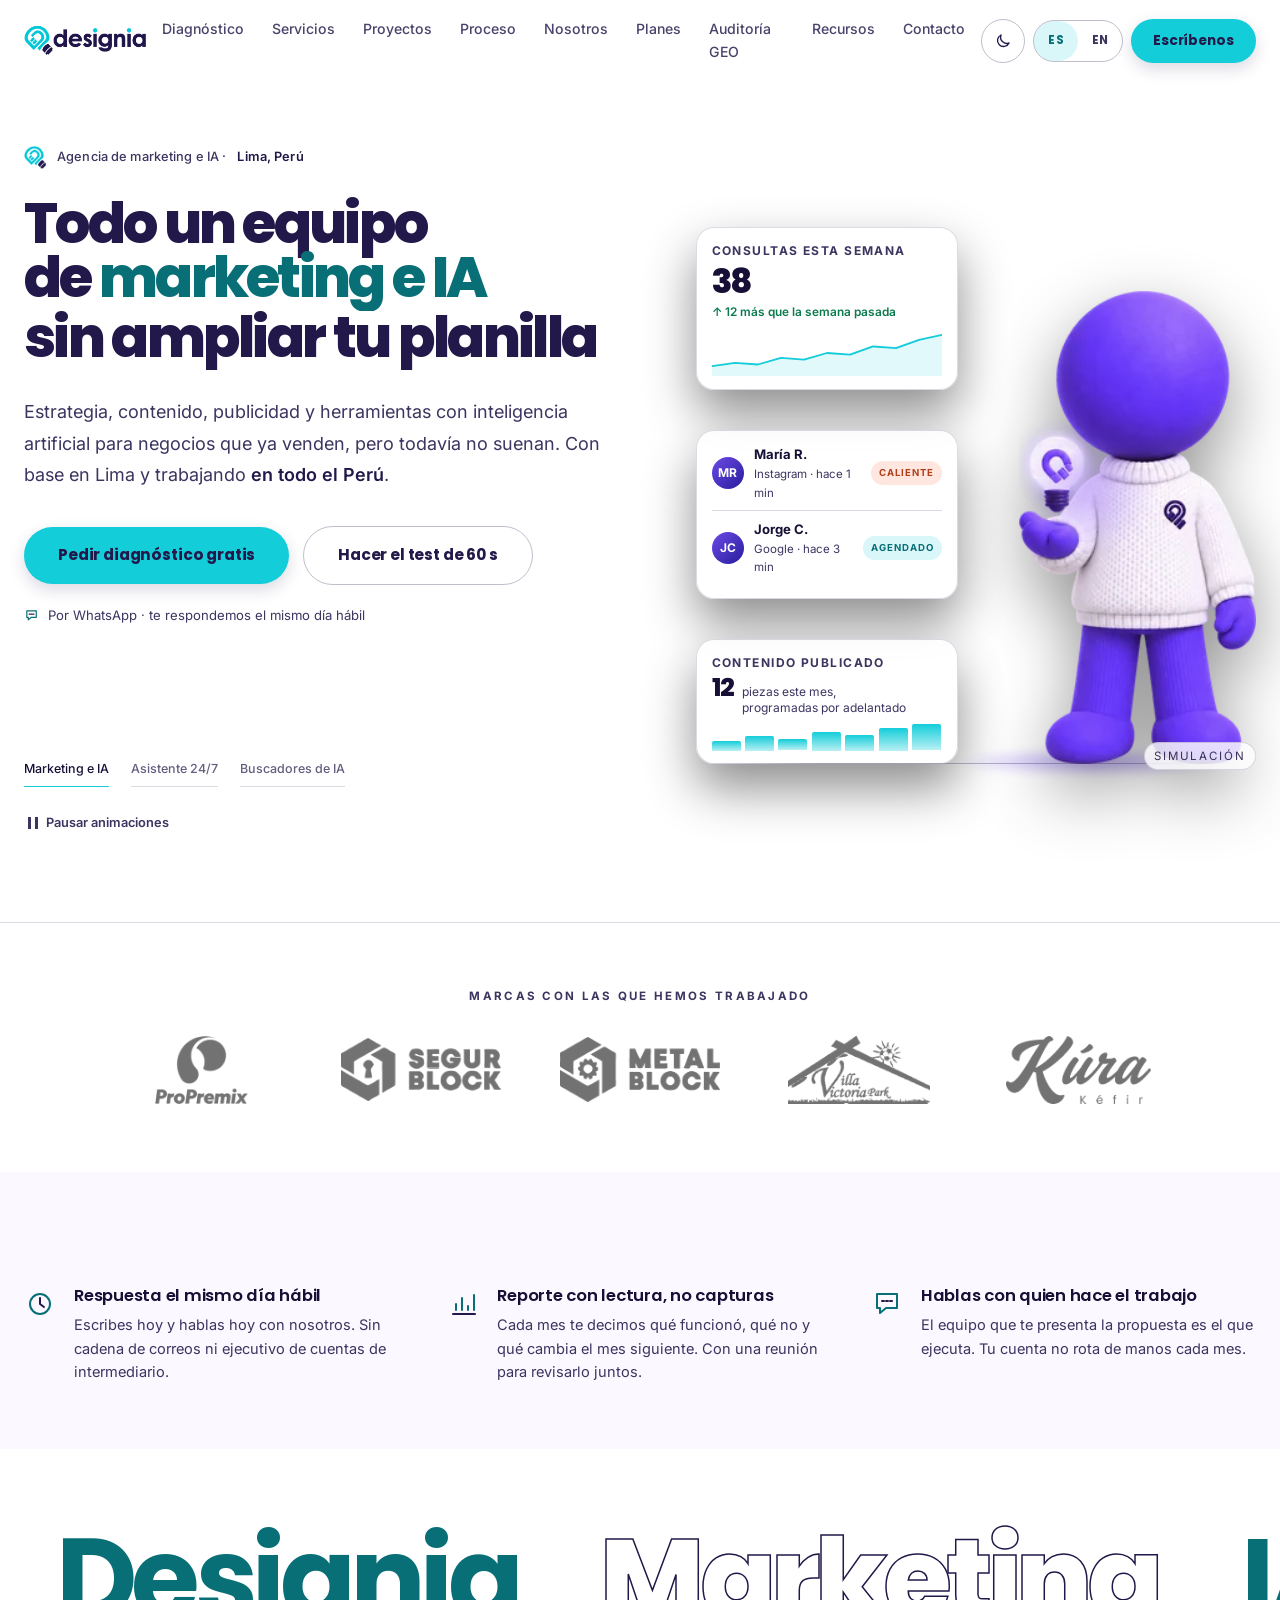
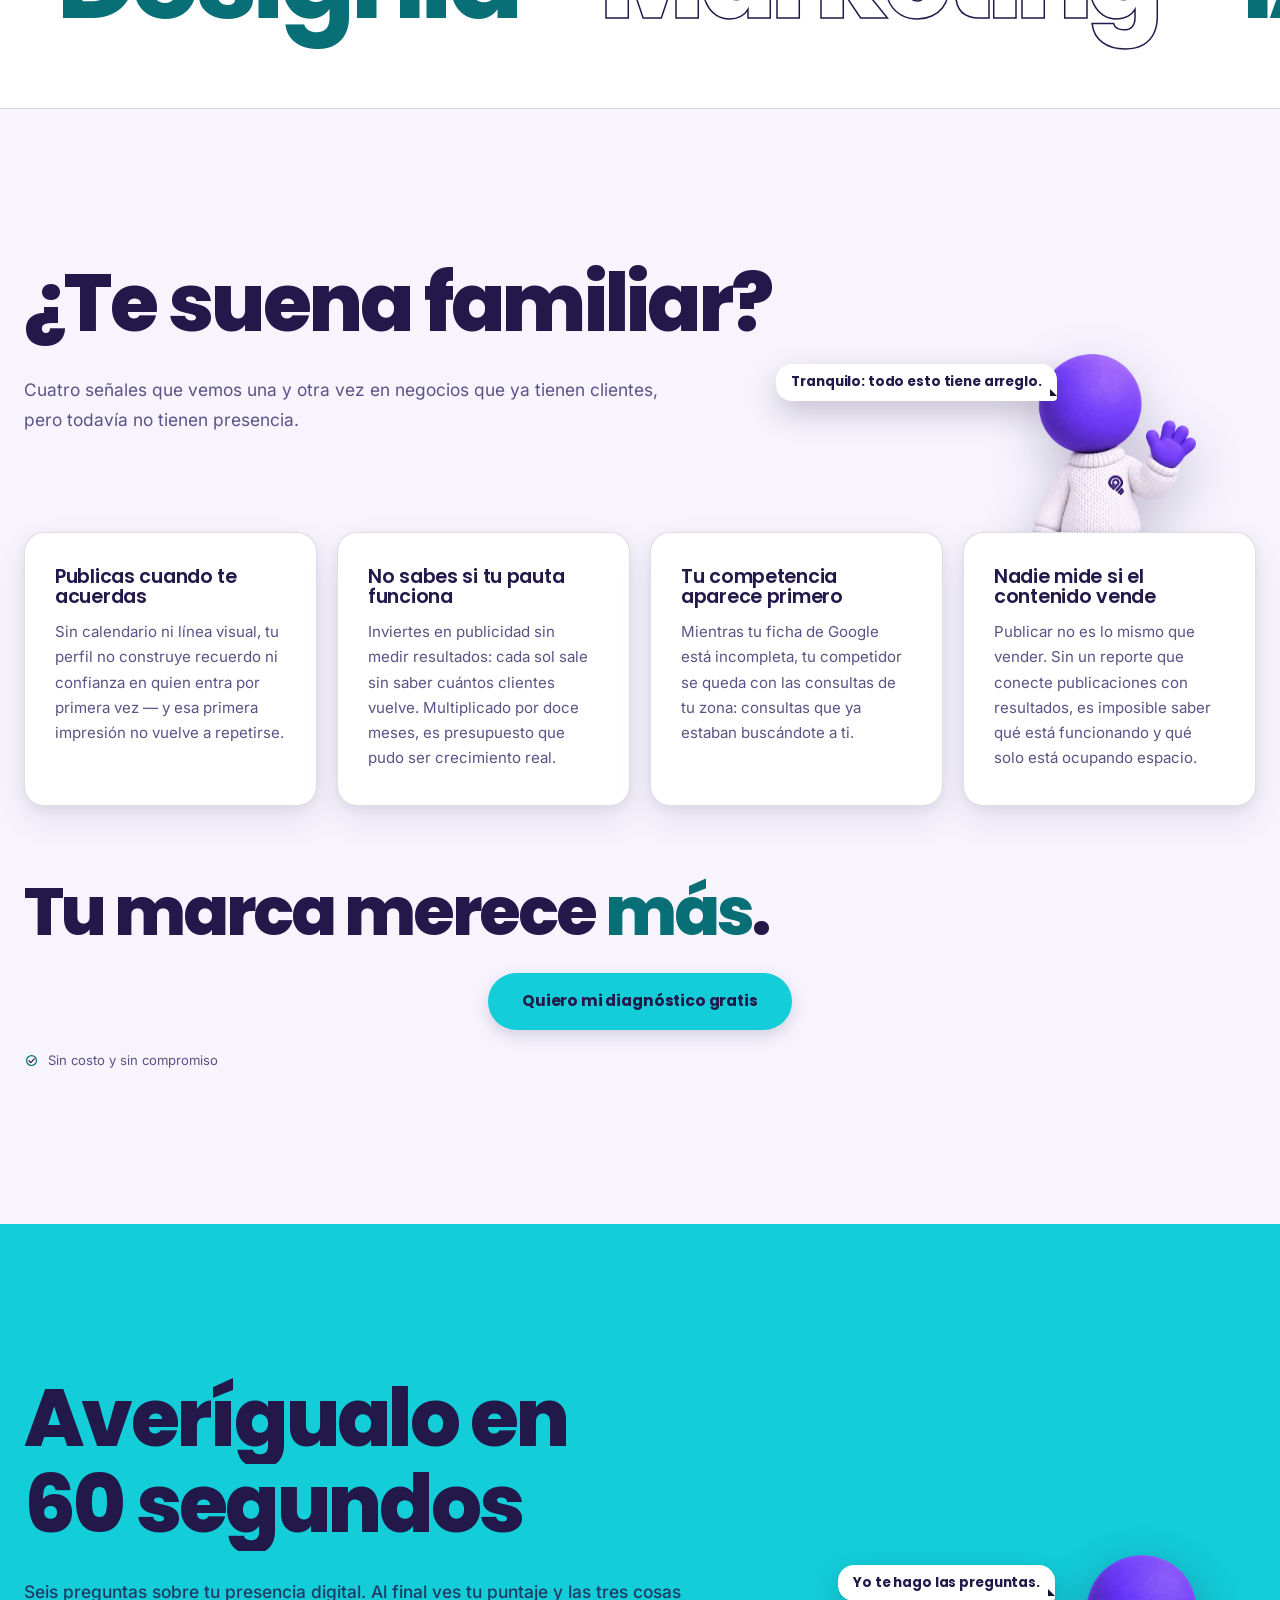
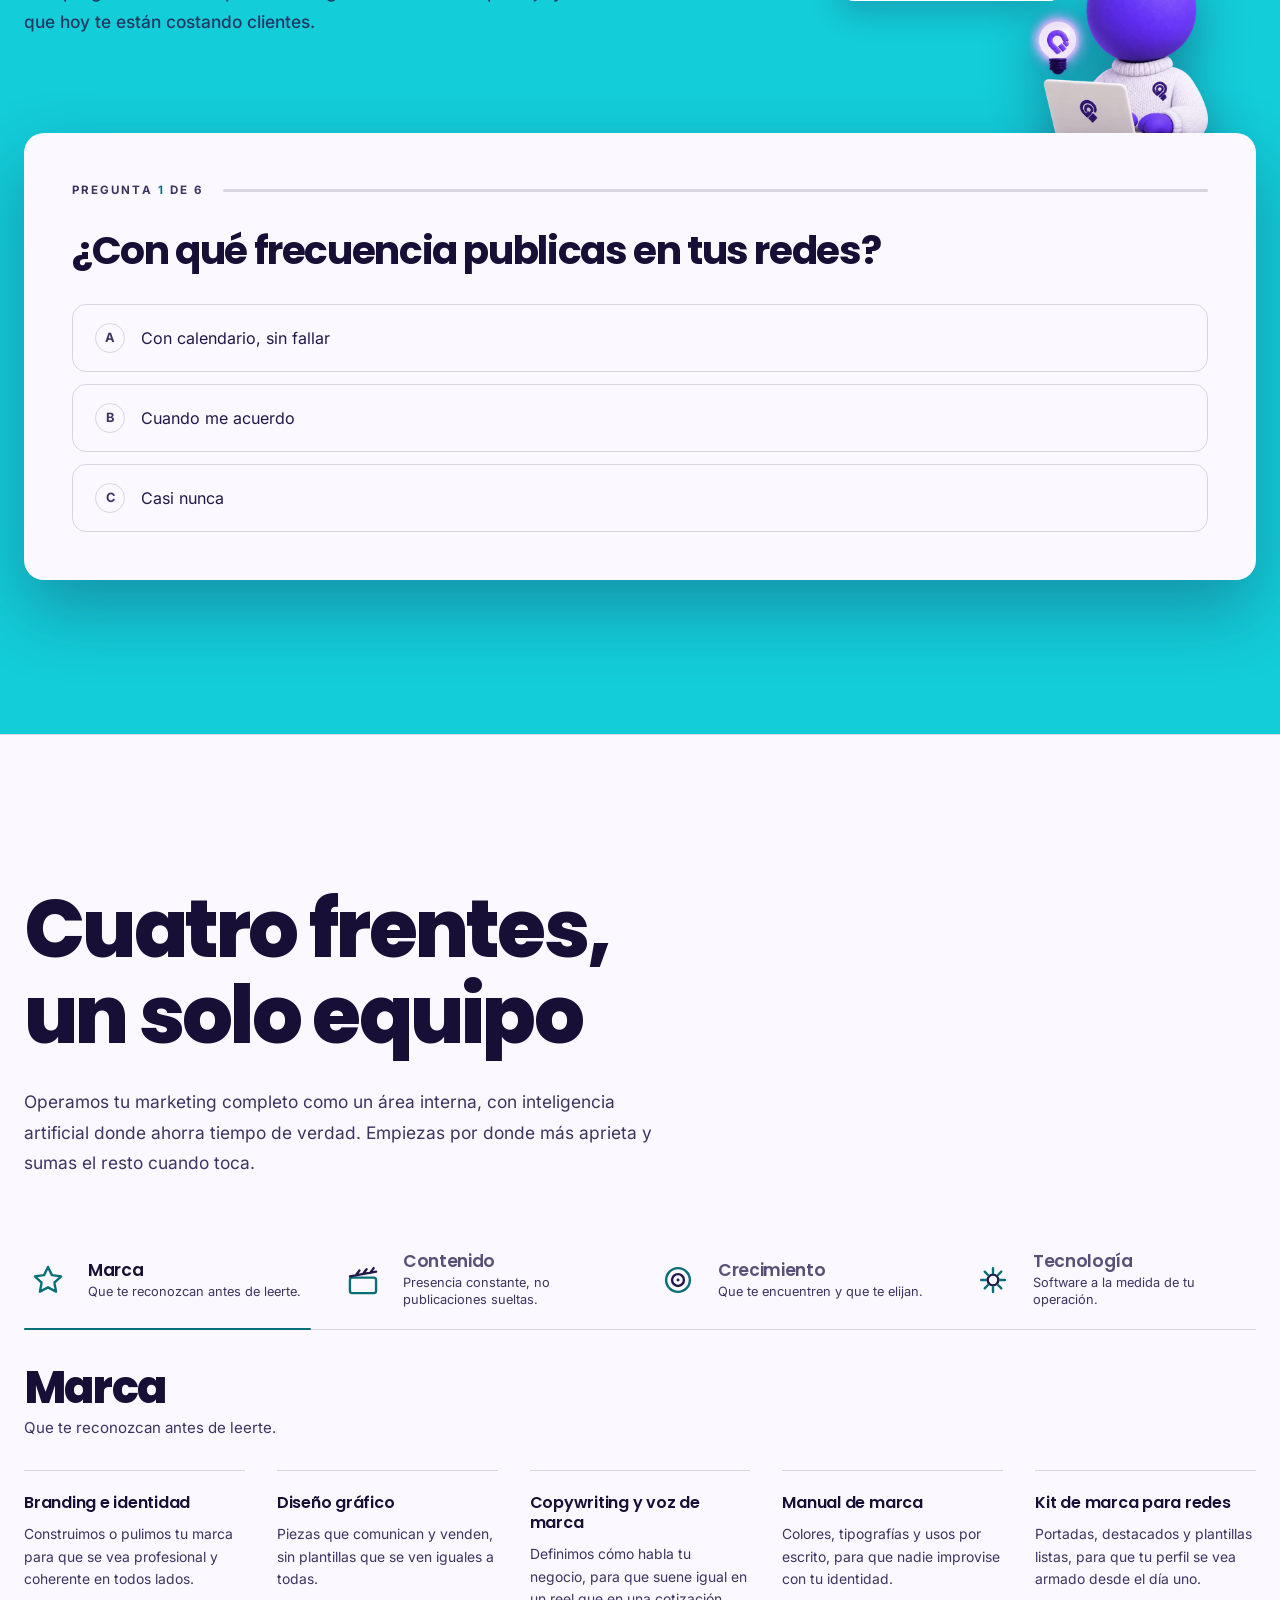
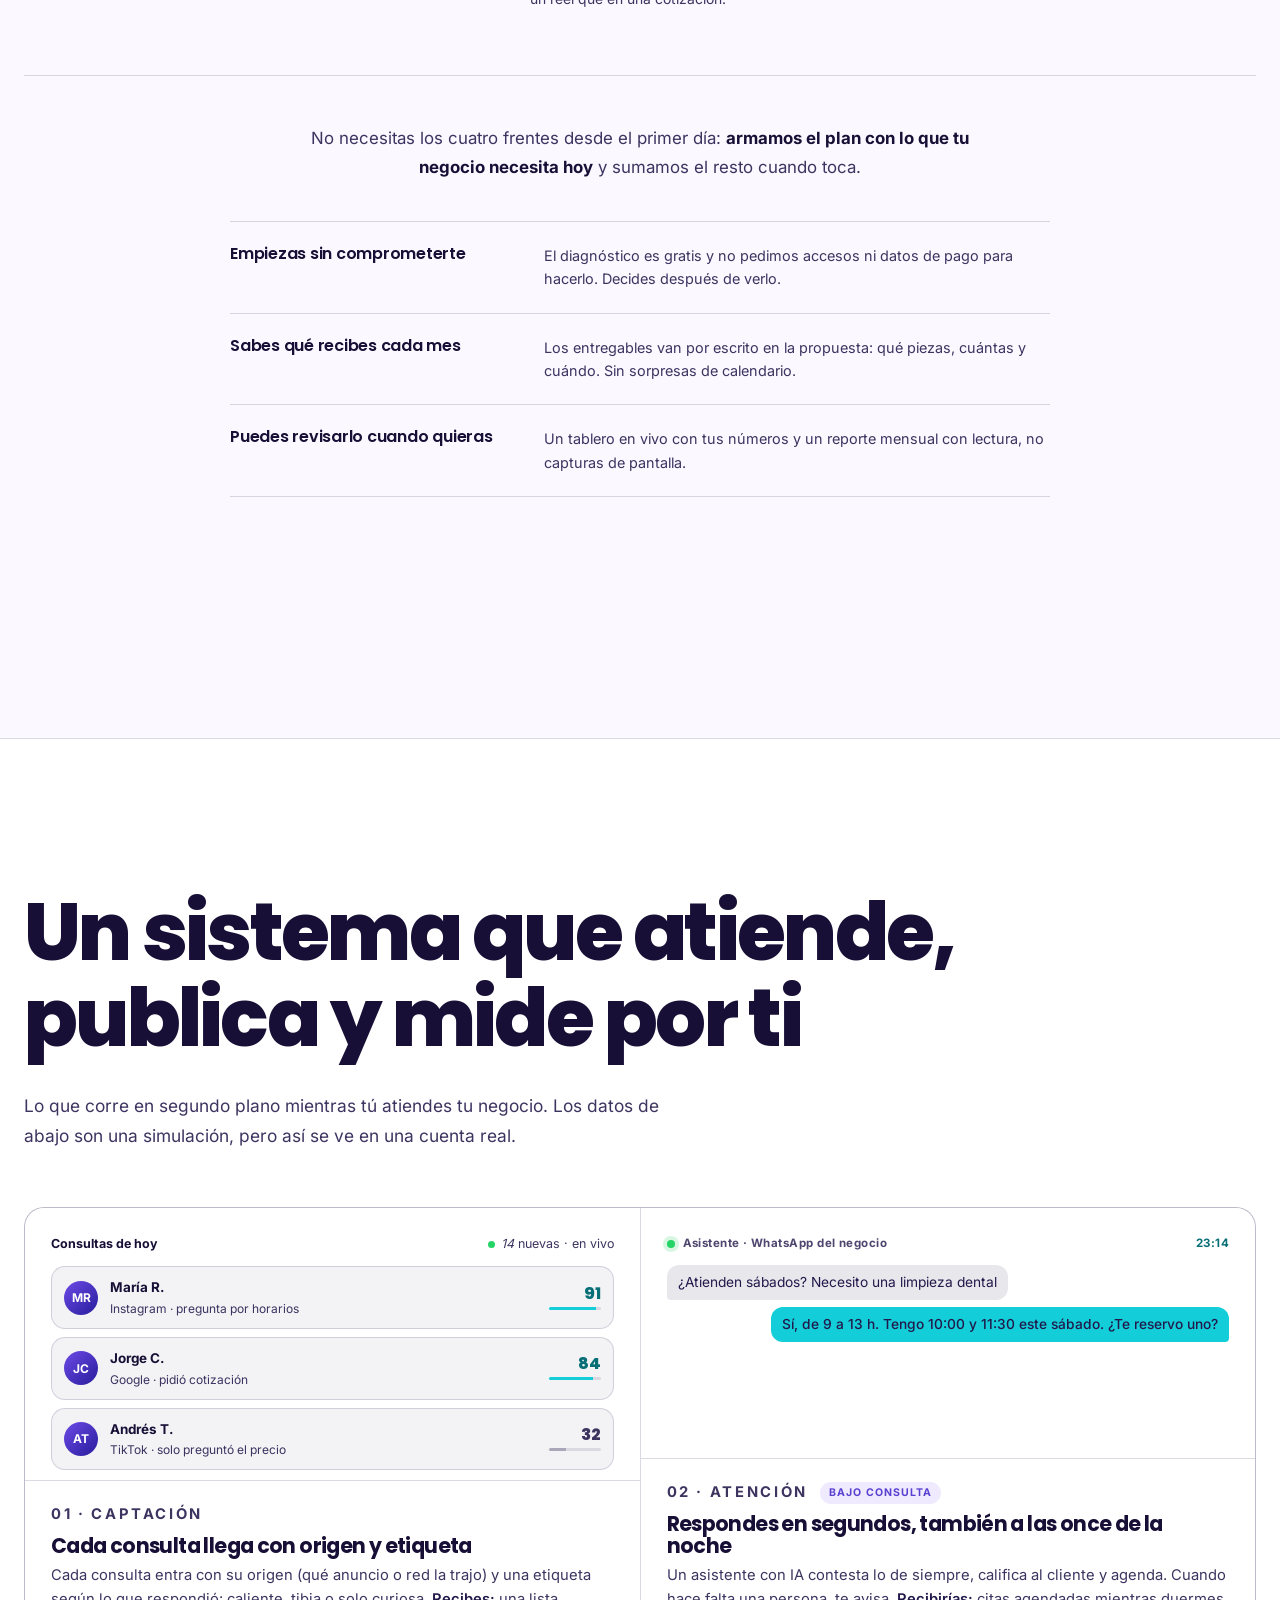
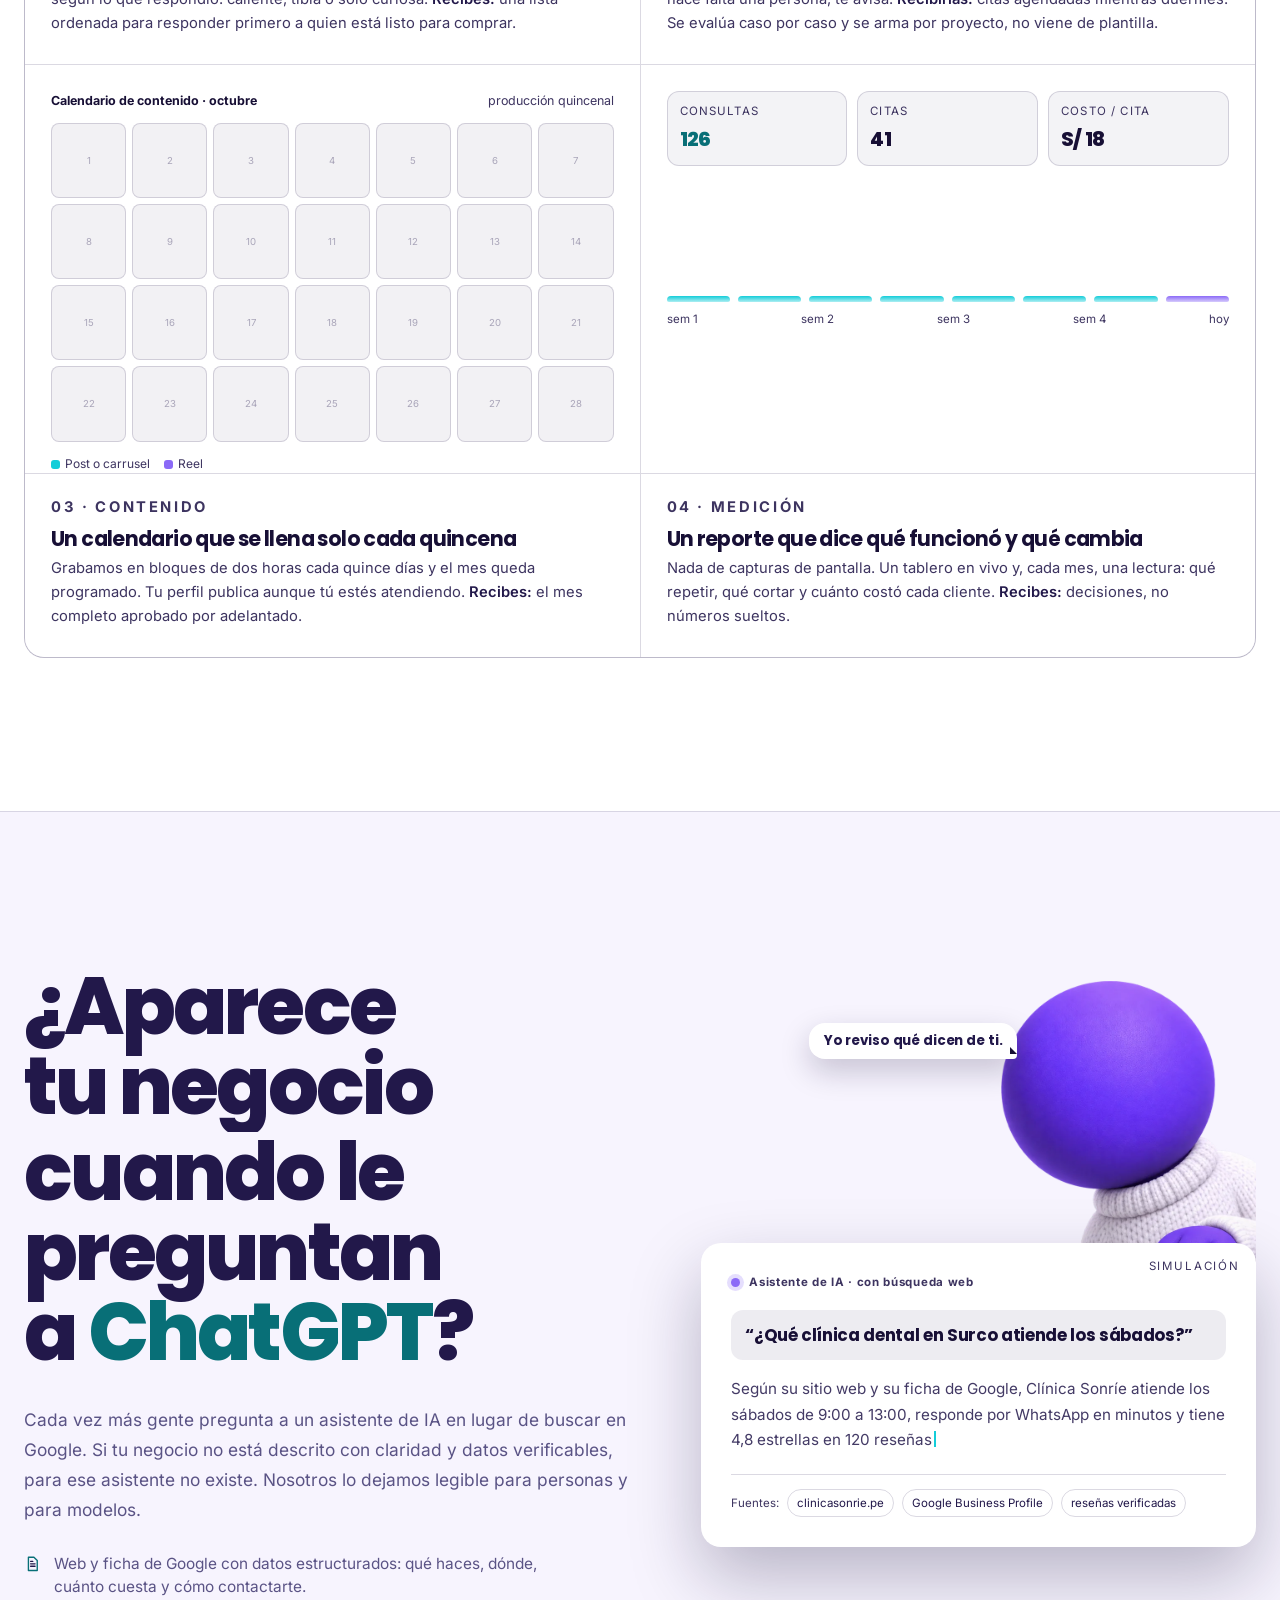
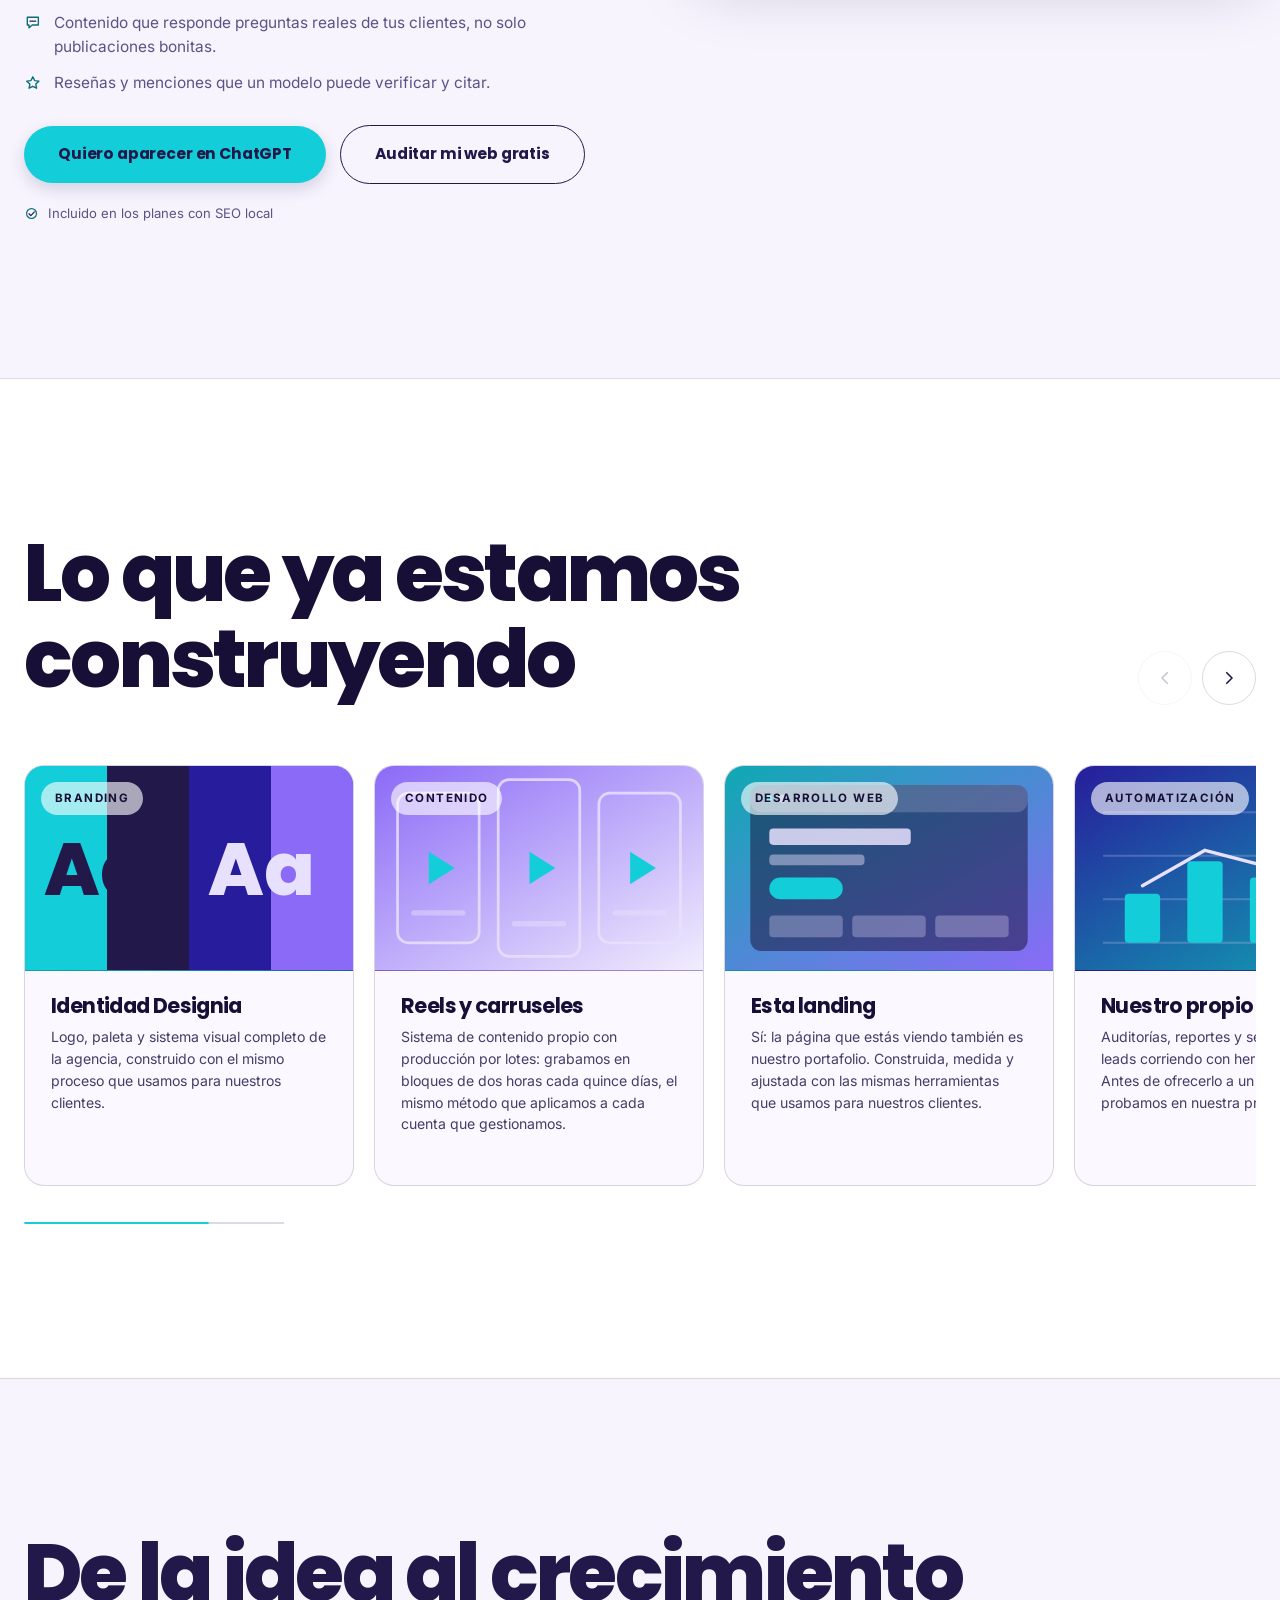
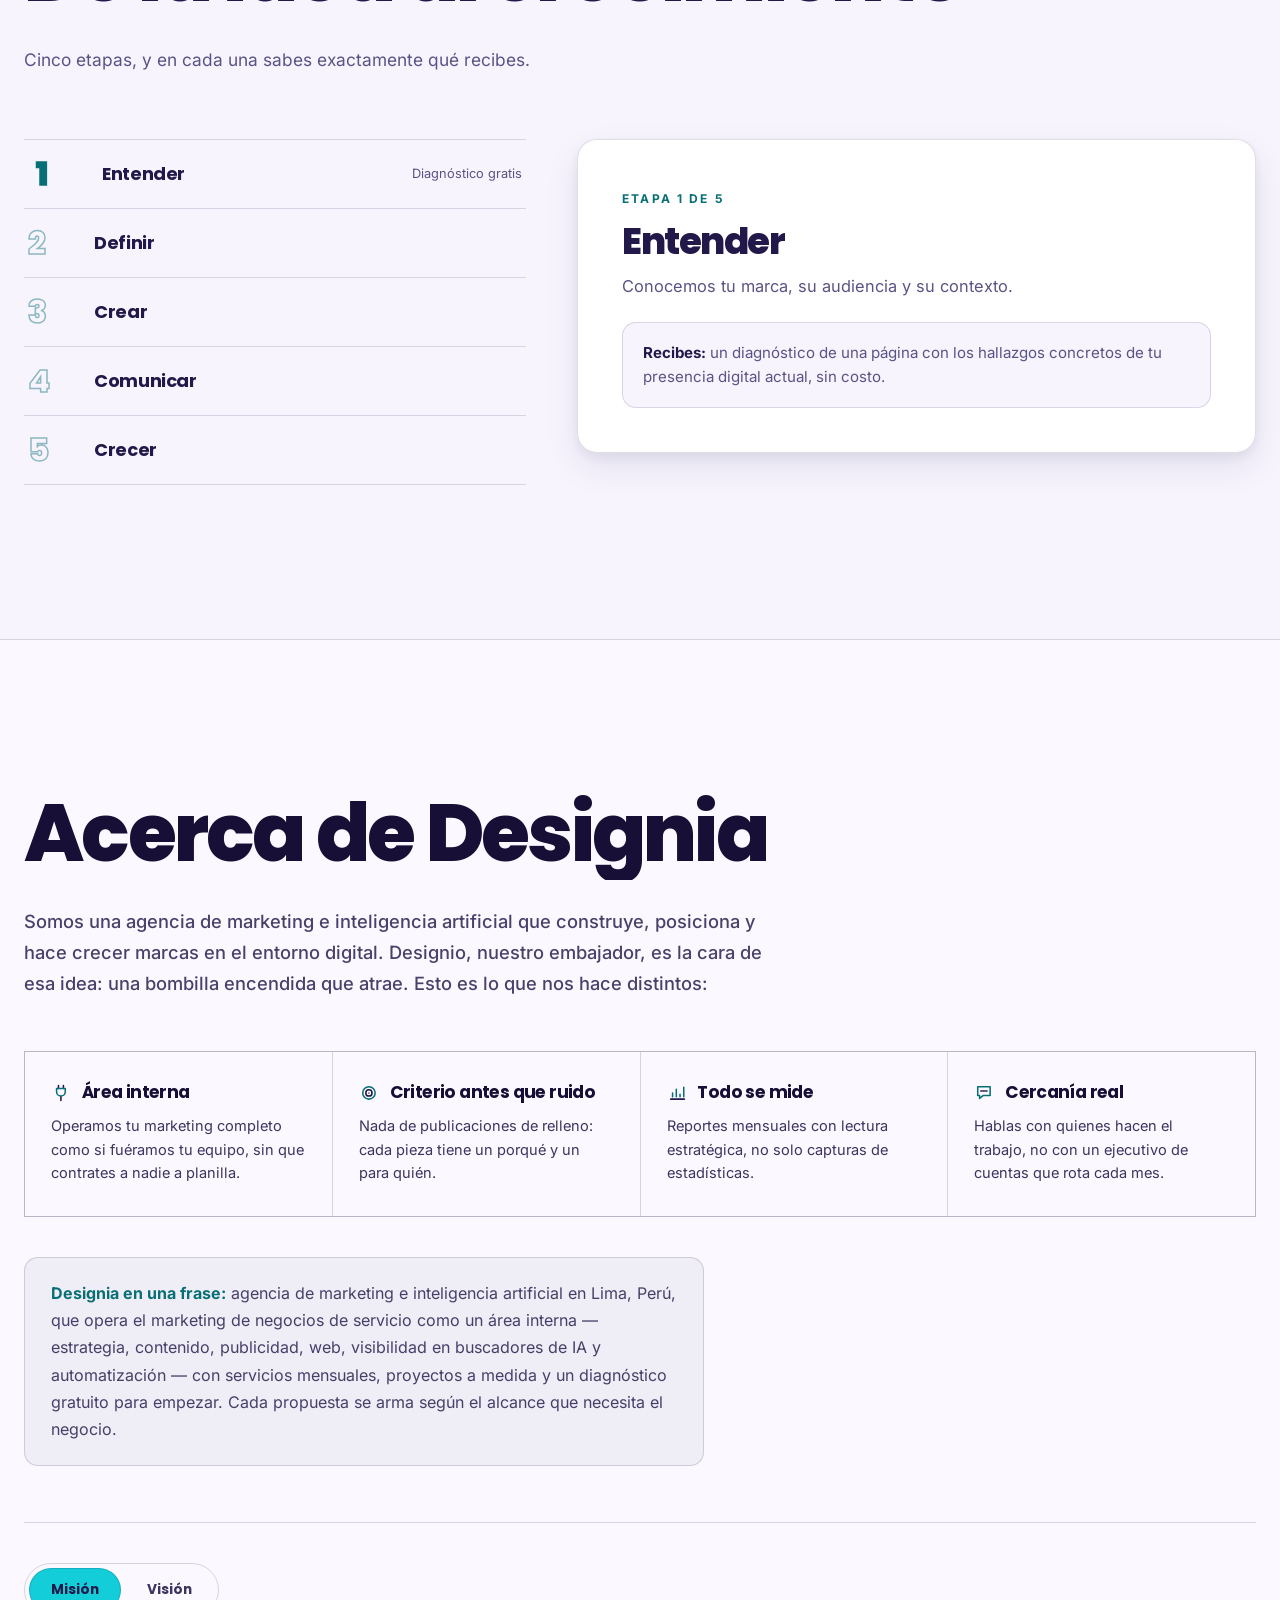
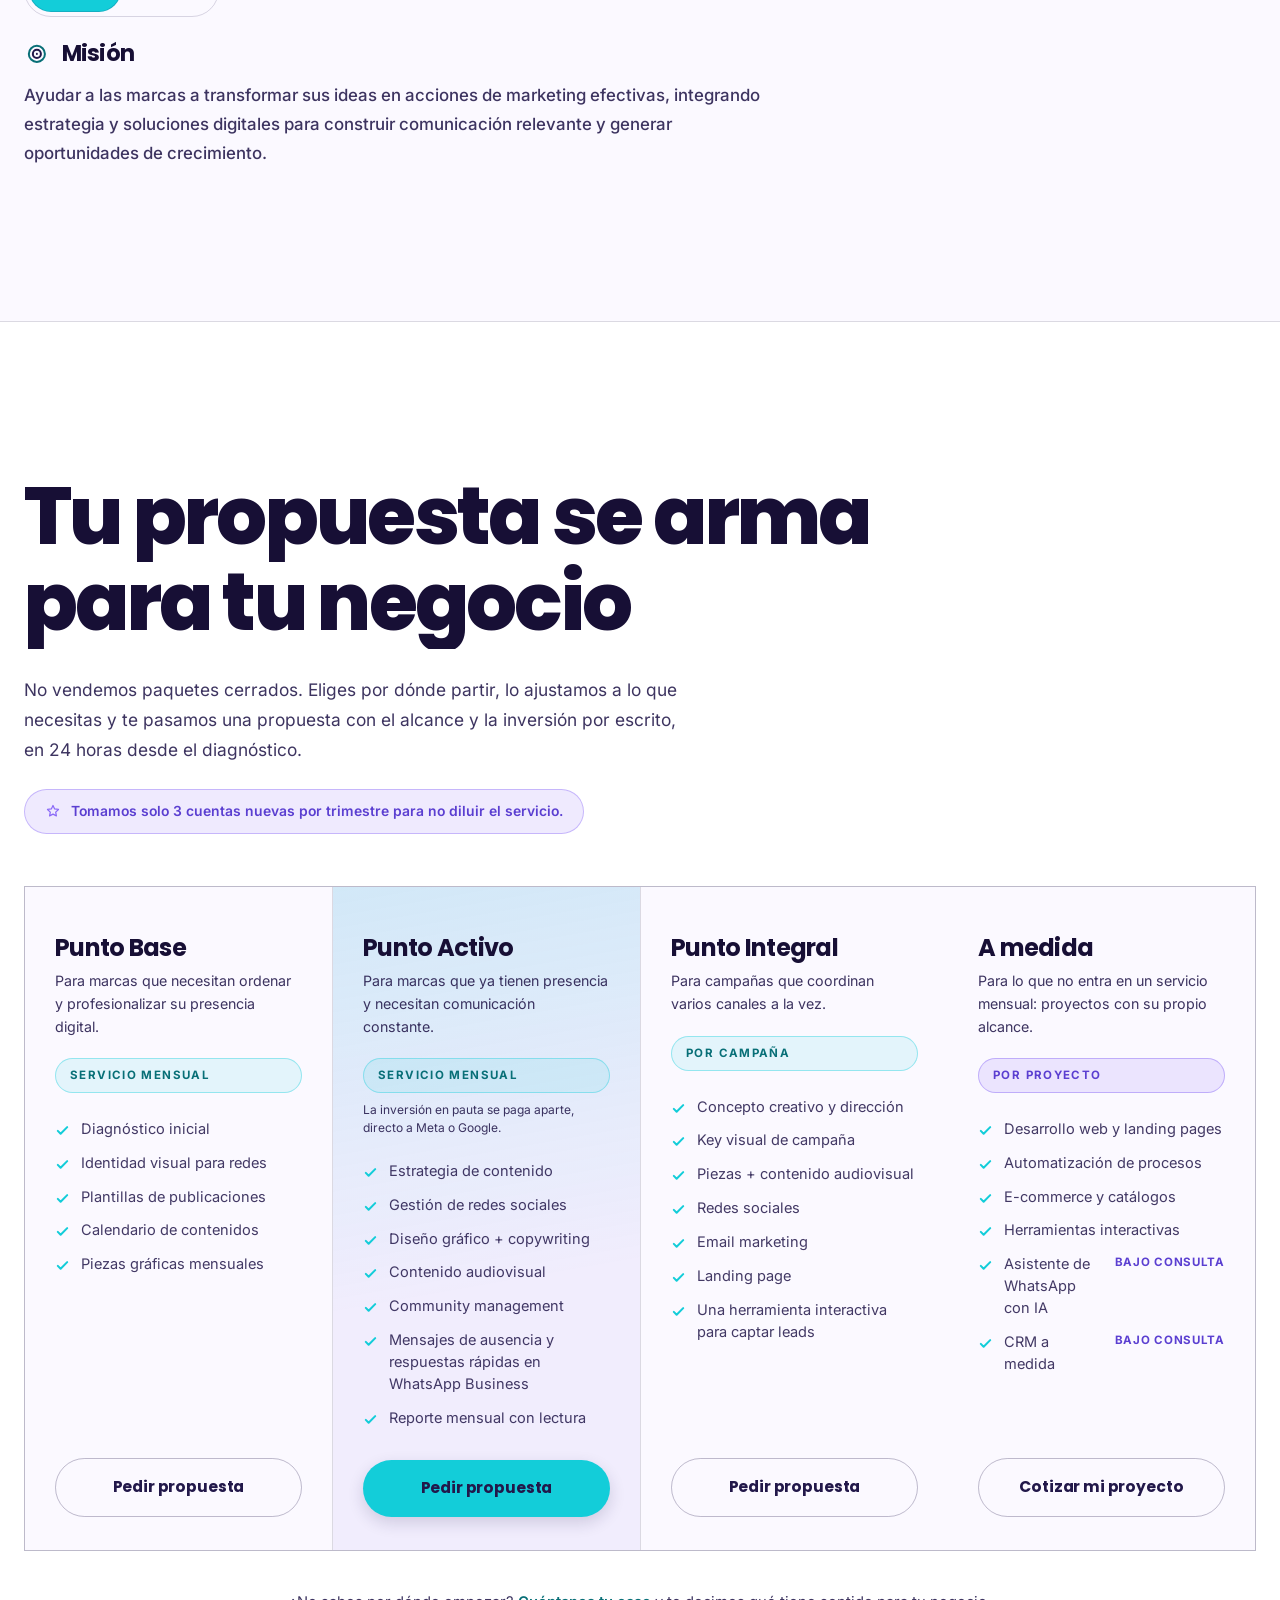
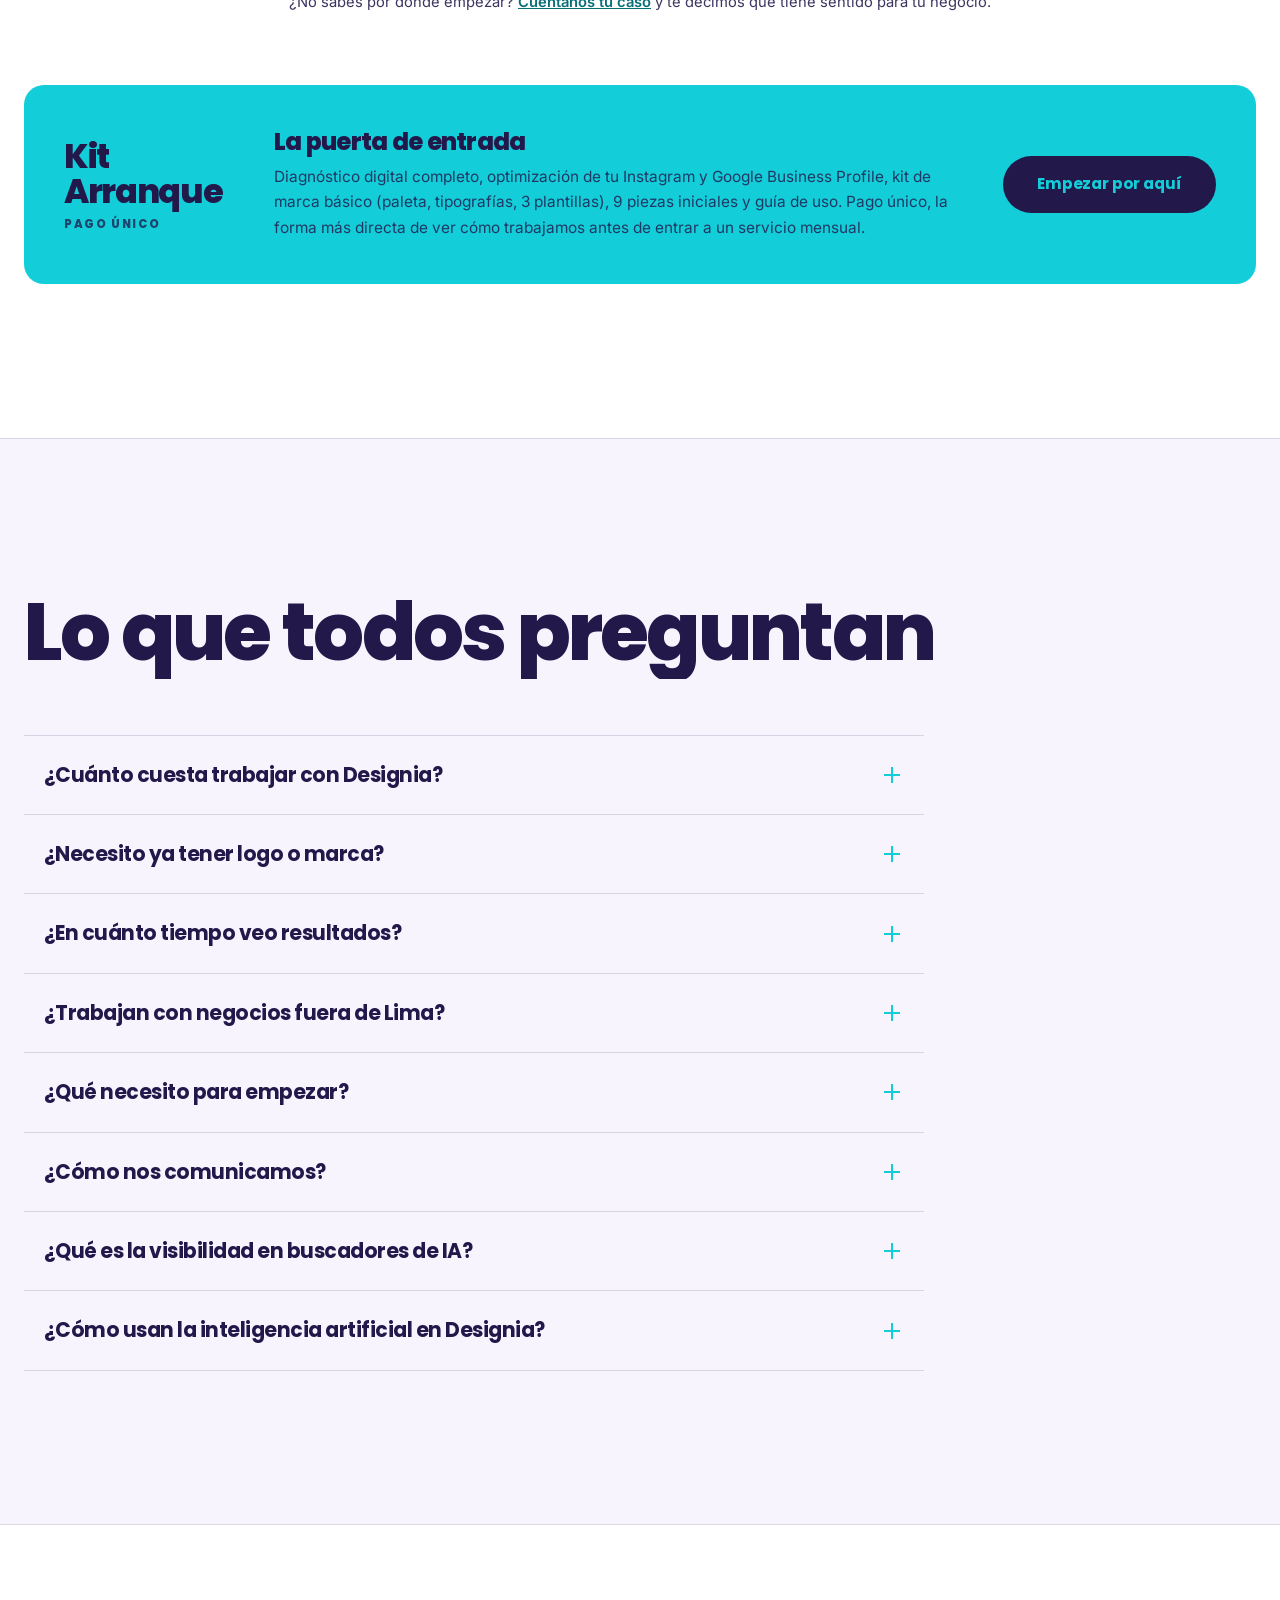
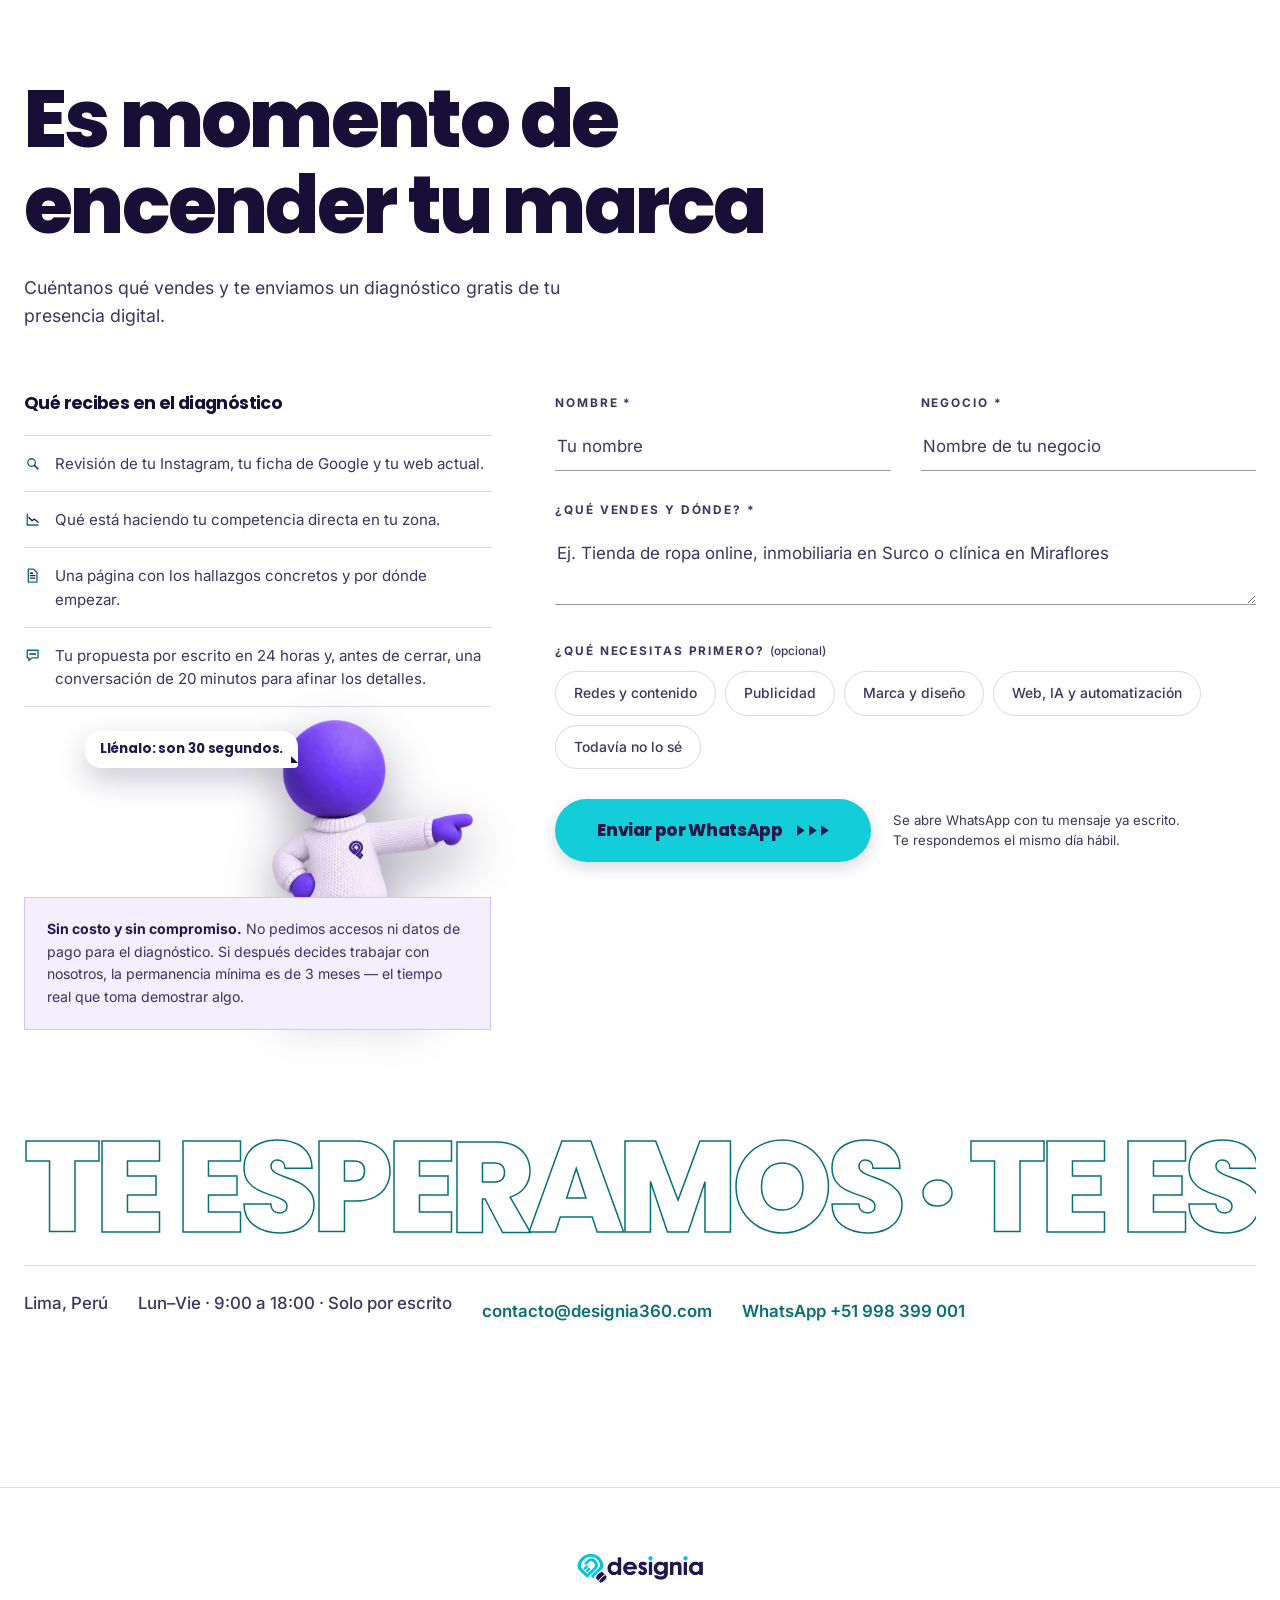
==== commit 9a904eaa: "Prueba 4: noche completa y movimiento Co-Authored-By: Claude Opus 5.5 <noreply@anthropic.com>" ====
--- a/es/index.html
+++ b/es/index.html
@@ -142,15 +142,15 @@
 .w-deep{background:var(--bg-0);color:var(--tx);border-top:1px solid var(--hilo)}
 .w-dark h1,.w-dark h2,.w-dark h3,.w-dark h4,
 .w-deep h1,.w-deep h2,.w-deep h3,.w-deep h4{color:var(--tx-fuerte)}
-.w-luz{background:var(--lav-050);color:var(--texto);border-top:1px solid var(--hilo-claro)}
-.w-luz h1,.w-luz h2,.w-luz h3,.w-luz h4{color:var(--tinta)}
+.w-luz{background:var(--lz-bg);color:var(--lz-texto);border-top:1px solid var(--hilo-claro)}
+.w-luz h1,.w-luz h2,.w-luz h3,.w-luz h4{color:var(--lz-tx)}
 .w-turq{background:var(--turq);color:var(--tinta);overflow:hidden}
 .w-turq h2,.w-turq h3,.w-turq h4{color:var(--tinta)}
 
 /* Número de sección, tamaño editorial, al margen */
 
 .sec-lead{max-width:660px;margin-top:26px;font-size:1.08rem;line-height:1.7;color:rgb(var(--L) / .88)}
-.w-luz .sec-lead{color:var(--texto)}
+.w-luz .sec-lead{color:var(--lz-texto)}
 .w-turq .sec-lead{color:rgba(34,24,74,.82);font-weight:500}
 
 /* ==========================================================================
@@ -160,7 +160,7 @@
 .mask>span{display:block;transform:translateY(110%);transition:transform 1s var(--ease-expo) var(--d,0s)}
 .mask.is-in>span{transform:none}
 .grad{color:var(--turq-tx)}
-.w-luz .grad{color:var(--turq-700)}
+.w-luz .grad{color:var(--turq-tx)}
 
 [data-reveal]{opacity:0;transform:translateY(30px);
   transition:opacity .8s var(--ease) var(--d,0s),transform .8s var(--ease) var(--d,0s)}
@@ -188,13 +188,13 @@
 .btn-primary:hover::after{transform:translateX(120%)}
 .btn-ghost{border:1.5px solid rgb(var(--L) / .34);color:var(--tx)}
 .btn-ghost:hover{border-color:var(--turq);color:var(--turq-tx);transform:translateY(-3px)}
-.btn-line{border:1.5px solid var(--tinta);color:var(--tinta)}
+.btn-line{border:1.5px solid var(--lz-tx);color:var(--lz-tx)}
 .btn-line:hover{background:var(--tinta);color:var(--lavanda);transform:translateY(-3px)}
 .btn-sm{min-height:44px;padding:11px 22px;font-size:.85rem}
 .cta-row{display:flex;gap:14px;flex-wrap:wrap;align-items:center}
 .cta-nota{display:inline-flex;align-items:center;gap:9px;font-size:.86rem;font-weight:500;
   color:rgb(var(--L) / .88)}
-.w-luz .cta-nota{color:var(--texto)}
+.w-luz .cta-nota{color:var(--lz-texto)}
 .cta-nota .ic-s{--t1:var(--turq-tx)}
 
 /* ==========================================================================
@@ -204,7 +204,7 @@
 .ic{width:38px;height:38px;stroke-width:4}
 .ic-m{width:46px;height:46px;stroke-width:3.6}
 .ic-s{width:1.15em;height:1.15em;stroke-width:5;vertical-align:-.2em;display:inline-block;flex:none}
-.w-luz .ic,.w-luz .ic-s,.w-luz .ic-m{--t2:var(--tinta)}
+.w-luz .ic,.w-luz .ic-s,.w-luz .ic-m{--t2:var(--lz-tx)}
 .w-turq .ic-s{--t1:var(--intenso);--t2:var(--tinta)}
 .ico-tile{display:grid;place-items:center;width:60px;height:60px;border-radius:var(--r);
   background:rgba(19,205,217,.1);border:1px solid rgba(19,205,217,.3);
@@ -549,8 +549,8 @@
 .ia-motor{font-style:normal;color:var(--turq-tx);display:inline-block;min-width:5.2ch;transition:opacity .3s,transform .3s}
 .ia-motor.fade{opacity:0;transform:translateY(8px)}
 .ia-lista{list-style:none;display:grid;gap:12px;margin:26px 0 30px;max-width:560px}
-.ia-lista li{display:flex;gap:12px;align-items:flex-start;font-size:.96rem;line-height:1.55;color:var(--texto)}
-.ia-lista li .ic-s{margin-top:.2em;--t1:var(--turq-tx);--t2:var(--tinta)}
+.ia-lista li{display:flex;gap:12px;align-items:flex-start;font-size:.96rem;line-height:1.55;color:var(--lz-texto)}
+.ia-lista li .ic-s{margin-top:.2em;--t1:var(--turq-tx);--t2:var(--lz-tx)}
 .ia-card{background:var(--bg-0);color:var(--tx);border-radius:var(--r-lg);padding:clamp(20px,3vw,30px);
   box-shadow:0 30px 70px rgba(23,15,53,.28);position:relative}
 .ia-head{display:flex;align-items:center;gap:9px;font-size:.72rem;font-weight:700;letter-spacing:.06em;color:rgb(var(--L) / .88);margin-bottom:18px}
@@ -578,7 +578,7 @@
 @keyframes dzFlota{50%{transform:translateY(-7px)}}
 /* Globo de diálogo: Designio habla con el visitante */
 .dz-dice{position:absolute;z-index:2;top:6%;right:calc(100% - 16px);white-space:nowrap;padding:10px 15px;
-  border-radius:16px 16px 4px 16px;background:var(--blanco);color:var(--tinta);font-family:'Poppins',sans-serif;
+  border-radius:16px 16px 4px 16px;background:var(--lz-card);color:var(--lz-tx);font-family:'Poppins',sans-serif;
   font-weight:700;font-size:.84rem;letter-spacing:-.01em;line-height:1.2;box-shadow:0 12px 30px rgba(23,15,53,.22);
   opacity:0;transform:translateY(8px) scale(.94);transform-origin:100% 100%;
   transition:opacity .5s var(--ease) .6s,transform .5s var(--ease-expo) .6s}
@@ -650,8 +650,8 @@
 .en-frase{margin-top:40px;padding:22px 26px;border-radius:var(--r);background:rgb(var(--L) / .05);border:1px solid var(--hilo);
   font-size:1rem;line-height:1.7;color:rgb(var(--L) / .82)}
 .en-frase b{color:var(--turq-tx);font-weight:700}
-.w-luz .en-frase{background:#fff;border-color:var(--hilo-claro);color:var(--texto)}
-.w-luz .en-frase b{color:var(--turq-600)}
+.w-luz .en-frase{background:var(--lz-card);border-color:var(--hilo-claro);color:var(--lz-texto)}
+.w-luz .en-frase b{color:var(--turq-tx)}
 
 /* Franja de dos pisos: las cifras dan escala, los compromisos dan confianza */
 .franja{background:var(--bg);padding:clamp(46px,5vw,68px) 24px}
@@ -726,20 +726,20 @@
 .card:hover::before{opacity:1}
 .card:hover::after{transform:scaleX(1)}
 .card:hover .ico-tile{transform:translateY(-3px) rotate(-5deg);background:var(--turq);border-color:var(--turq)}
-.card:hover .ico-tile .ic{--t1:var(--tinta);--t2:var(--tinta)}
+.card:hover .ico-tile .ic{--t1:var(--lz-tx);--t2:var(--lz-tx)}
 .card h3{font-size:1.2rem;font-weight:700;margin:22px 0 12px;position:relative;color:var(--tx-fuerte)}
 .card p{font-size:.94rem;line-height:1.68;color:rgb(var(--L) / .88);position:relative}
-.w-luz .card{background:var(--blanco);border-color:var(--hilo-claro);box-shadow:var(--sh)}
-.w-luz .card h3{color:var(--tinta)}
-.w-luz .card p{color:var(--texto)}
+.w-luz .card{background:var(--lz-card);border-color:var(--hilo-claro);box-shadow:var(--sh)}
+.w-luz .card h3{color:var(--lz-tx)}
+.w-luz .card p{color:var(--lz-texto)}
 
 .postales{display:grid;gap:20px;grid-template-columns:repeat(auto-fit,minmax(258px,1fr));margin-top:64px}
 .cierre-problema{margin-top:72px;font-family:'Poppins',sans-serif;font-weight:800;letter-spacing:-.045em;
   font-size:clamp(2rem,5.5vw,4.2rem);line-height:1;color:var(--tx-fuerte)}
 .cierre-problema em{font-style:normal;color:var(--turq-tx)}
 /* En la sección clara el titular iba blanco sobre lavanda: no se leía */
-.w-luz .cierre-problema{color:var(--tinta)}
-.w-luz .cierre-problema em{color:var(--turq-600)}
+.w-luz .cierre-problema{color:var(--lz-tx)}
+.w-luz .cierre-problema em{color:var(--turq-tx)}
 
 /* ==========================================================================
    DIAGNÓSTICO EXPRESS — la herramienta es la demostración
@@ -816,7 +816,7 @@
 .ptab:hover .ico-tile{transform:translateY(-2px)}
 .ptab.is-on{background:var(--bg-hover)}
 .ptab.is-on .ico-tile{background:var(--turq);border-color:var(--turq)}
-.ptab.is-on .ico-tile .ic{--t1:var(--tinta);--t2:var(--tinta)}
+.ptab.is-on .ico-tile .ic{--t1:var(--lz-tx);--t2:var(--lz-tx)}
 .ptab.is-on::after{content:"";position:absolute;left:0;right:0;bottom:0;height:3px;background:var(--turq)}
 .pilar-bloque{padding-top:36px;animation:sube .5s var(--ease) both}
 @media(max-width:820px){.pilar-tabs{grid-template-columns:repeat(2,minmax(0,1fr))}.ptab{padding:14px 12px;gap:2px 10px;min-width:0}.ptab small{display:none}
@@ -918,8 +918,8 @@
   border-bottom:1px solid var(--hilo-claro);cursor:pointer;transition:padding .35s var(--ease)}
 .paso .num{font-family:'Poppins',sans-serif;font-weight:800;font-size:2rem;letter-spacing:-.05em;line-height:1;width:1.5em;
   color:transparent;-webkit-text-stroke:1.5px var(--turq-tx);opacity:.45;transition:opacity .4s,color .4s}
-.paso b{font-family:'Poppins',sans-serif;font-weight:700;font-size:1.12rem;letter-spacing:-.02em;color:var(--tinta)}
-.paso small{margin-left:auto;font-size:.8rem;color:var(--texto);opacity:0;transform:translateX(-6px);transition:opacity .3s,transform .3s}
+.paso b{font-family:'Poppins',sans-serif;font-weight:700;font-size:1.12rem;letter-spacing:-.02em;color:var(--lz-tx)}
+.paso small{margin-left:auto;font-size:.8rem;color:var(--lz-texto);opacity:0;transform:translateX(-6px);transition:opacity .3s,transform .3s}
 .paso:hover .num,.paso.is-on .num{opacity:1}
 .paso.is-on .num{color:var(--turq-tx)}
 .paso.is-on{padding-left:12px}
@@ -927,17 +927,17 @@
 .paso .barra{position:absolute;left:0;bottom:-1px;height:2px;width:0;background:var(--turq-600)}
 .proceso.auto .paso.is-on .barra{animation:pasoBarra 5s linear forwards}
 @keyframes pasoBarra{to{width:100%}}
-.paso-panel{position:relative;background:var(--blanco);border:1px solid var(--hilo-claro);border-radius:var(--r-lg);
+.paso-panel{position:relative;background:var(--lz-card);border:1px solid var(--hilo-claro);border-radius:var(--r-lg);
   padding:clamp(28px,4vw,44px);box-shadow:var(--sh);overflow:hidden;min-height:300px}
 .paso-det{position:relative;animation:sube .45s var(--ease) both}
 .paso-det::before{content:attr(data-num);position:absolute;right:-10px;top:-34px;font-family:'Poppins',sans-serif;font-weight:800;
   font-size:7rem;line-height:1;letter-spacing:-.06em;color:transparent;-webkit-text-stroke:1.5px rgba(19,205,217,.38);pointer-events:none}
 .paso-n{display:inline-block;font-size:.75rem;font-weight:700;letter-spacing:.18em;text-transform:uppercase;color:var(--turq-tx);margin-bottom:14px}
-.paso-det h3{font-size:clamp(1.6rem,1.2rem + 1.4vw,2.4rem);font-weight:800;letter-spacing:-.04em;color:var(--tinta);margin-bottom:12px}
-.paso-det>p{font-size:1.02rem;line-height:1.65;color:var(--texto);max-width:520px}
-.paso-det .rec{margin-top:22px;padding:18px 20px;border-radius:var(--r);background:var(--lav-050);border:1px solid var(--hilo-claro);
-  font-size:.94rem;line-height:1.6;color:var(--texto);max-width:none}
-.paso-det .rec b{color:var(--tinta);font-weight:700}
+.paso-det h3{font-size:clamp(1.6rem,1.2rem + 1.4vw,2.4rem);font-weight:800;letter-spacing:-.04em;color:var(--lz-tx);margin-bottom:12px}
+.paso-det>p{font-size:1.02rem;line-height:1.65;color:var(--lz-texto);max-width:520px}
+.paso-det .rec{margin-top:22px;padding:18px 20px;border-radius:var(--r);background:var(--lz-bg);border:1px solid var(--hilo-claro);
+  font-size:.94rem;line-height:1.6;color:var(--lz-texto);max-width:none}
+.paso-det .rec b{color:var(--lz-tx);font-weight:700}
 
 /* ==========================================================================
    17. FILOSOFÍA
@@ -973,7 +973,7 @@
   display:flex;flex-direction:column;transform-style:preserve-3d;will-change:transform;
   transition:transform .4s var(--ease),background .35s}
 .plan:hover{background:var(--bg-hover)}
-.plan.destacado{background:linear-gradient(170deg,rgba(19,205,217,.14),rgba(34,24,74,0) 60%),var(--bg-hover)}
+.plan.destacado{background:linear-gradient(170deg,rgba(19,205,217,.14),rgb(var(--D) / 0) 60%),var(--bg-hover)}
 .p-tag-plan{position:absolute;top:18px;right:18px;background:var(--turq);color:var(--tinta);
   padding:6px 14px;border-radius:var(--r-full);font-size:.72rem;font-weight:800;
   letter-spacing:.1em;text-transform:uppercase;white-space:nowrap}
@@ -998,11 +998,11 @@
   display:flex;gap:34px;align-items:center;flex-wrap:wrap;position:relative;overflow:hidden;
   border-radius:var(--r-lg)}
 .kit .marca-kit{font-family:'Poppins',sans-serif;font-size:clamp(1.5rem,3vw,2.1rem);font-weight:800;
-  letter-spacing:-.04em;color:var(--tinta);line-height:1.05;max-width:8ch}
+  letter-spacing:-.04em;color:var(--lz-tx);line-height:1.05;max-width:8ch}
 .kit .marca-kit small{display:block;font-size:.72rem;font-weight:800;letter-spacing:.14em;
-  text-transform:uppercase;color:rgba(34,24,74,.75);margin-top:8px}
-.kit h3{font-size:1.5rem;font-weight:800;margin-bottom:10px;letter-spacing:-.03em;color:var(--tinta)}
-.kit p{font-size:.96rem;color:rgba(34,24,74,.82);line-height:1.65}
+  text-transform:uppercase;color:rgb(var(--D) / .75);margin-top:8px}
+.kit h3{font-size:1.5rem;font-weight:800;margin-bottom:10px;letter-spacing:-.03em;color:var(--lz-tx)}
+.kit p{font-size:.96rem;color:rgb(var(--D) / .82);line-height:1.65}
 .kit .btn-primary{background:var(--tinta);color:var(--turq);box-shadow:none}
 .kit .btn-primary:hover{box-shadow:0 16px 40px rgba(34,24,74,.35)}
 
@@ -1011,10 +1011,10 @@
    ========================================================================== */
 .faq{max-width:900px;margin:56px auto 0;border-top:1px solid var(--hilo-claro)}
 .faq-item{border-bottom:1px solid var(--hilo-claro);transition:background .35s}
-.faq-item.open{background:var(--blanco)}
+.faq-item.open{background:var(--lz-card)}
 .faq-q{width:100%;display:flex;justify-content:space-between;align-items:center;gap:20px;
   padding:26px 20px;font-family:'Poppins',sans-serif;font-weight:700;
-  font-size:clamp(1.05rem,.95rem + .4vw,1.3rem);letter-spacing:-.025em;color:var(--tinta);
+  font-size:clamp(1.05rem,.95rem + .4vw,1.3rem);letter-spacing:-.025em;color:var(--lz-tx);
   text-align:left;cursor:pointer;line-height:1.3;transition:color .3s}
 .faq-q:hover{color:var(--turq-tx)}
 .faq-q .mas{position:relative;flex:none;width:24px;height:24px;transition:transform .4s var(--ease)}
@@ -1025,7 +1025,7 @@
 .faq-item.open .mas{transform:rotate(180deg)}
 .faq-item.open .mas::after{transform:translate(-50%,-50%) scaleY(0)}
 .faq-a{height:0;overflow:hidden;transition:height .42s var(--ease)}
-.faq-a p{padding:0 20px 28px;font-size:.98rem;line-height:1.72;color:var(--texto);max-width:720px}
+.faq-a p{padding:0 20px 28px;font-size:.98rem;line-height:1.72;color:var(--lz-texto);max-width:720px}
 .no-js .faq-a{height:auto}
 
 /* ==========================================================================
@@ -1101,7 +1101,7 @@
 .cta-movil.show{transform:none}
 .cta-movil .btn{flex:1;min-height:50px;padding:12px 14px;font-size:.88rem}
 .cta-movil .btn-line{border-color:var(--hilo);color:var(--lavanda)}
-.cta-movil .btn-line:hover{background:var(--lavanda);color:var(--tinta)}
+.cta-movil .btn-line:hover{background:var(--lavanda);color:var(--lz-tx)}
 @media(max-width:760px){
   body.bar-on .topbar .nav-cta .btn-sm{visibility:hidden}
   .cta-movil{display:flex}
@@ -1160,8 +1160,8 @@
 /* foco visible también sobre las secciones claras (turquesa sobre lavanda = 1,8:1) */
 .w-luz :focus-visible{outline-color:var(--tinta)}
 .w-luz .ia-card :focus-visible{outline-color:var(--turq)}
-.w-luz .kicker,.paso-n,.w-luz .cierre-problema em,.w-luz .en-frase b,.w-luz .ia-motor,.paso.is-on .num{color:var(--turq-700)}
-.paso .num{-webkit-text-stroke-color:var(--turq-700)}
+.w-luz .kicker,.paso-n,.w-luz .cierre-problema em,.w-luz .en-frase b,.w-luz .ia-motor,.paso.is-on .num{color:var(--turq-tx)}
+.paso .num{-webkit-text-stroke-color:var(--turq-tx)}
 /* violeta como texto sobre tinta no llega a 4,5:1 */
 .plan-medida .alcance,.cupos,.plan .li-nota{color:var(--violeta-texto)}
 /* textos con alfa demasiado bajo (la etiqueta "Simulación" tiene que leerse) */
@@ -1236,7 +1236,7 @@
   .postales>.card{scroll-snap-align:start}
   .postales-pista{display:flex}
 }
-.postales-pista{display:none;align-items:center;gap:8px;margin-top:10px;font-size:.8rem;font-weight:600;color:var(--texto)}
+.postales-pista{display:none;align-items:center;gap:8px;margin-top:10px;font-size:.8rem;font-weight:600;color:var(--lz-texto)}
 
 /* Selector de idioma: el idioma actual va resaltado, el otro es un enlace */
 .lang-sw{display:inline-flex;align-items:center;border:1px solid rgb(var(--L) / .28);border-radius:999px;
@@ -1347,6 +1347,55 @@
 html[data-tema="claro"] .dz-zona>.garantia{background:#F3EFFE}
 html[data-tema="claro"] .gigante{-webkit-text-stroke-color:var(--turq-tx)}
 html[data-tema="claro"] .tag-consulta{color:#5B3FD1;background:rgba(139,106,247,.14)}
+
+/* === NOCHE COMPLETA: lo que era claro también se oscurece (tonos alternados) === */
+:root{--lz-tx:var(--blanco);--lz-texto:rgb(232 225 253 / .88);--lz-bg:#1C1440;--lz-bg2:#241A4F;
+  --lz-card:rgb(232 225 253 / .045);--D:232 225 253;--hilo-claro:rgba(232,225,253,.14);
+  --sh:0 4px 12px rgba(0,0,0,.18),0 14px 34px rgba(0,0,0,.22);--sh-lg:0 10px 24px rgba(0,0,0,.2),0 30px 64px rgba(0,0,0,.3)}
+html[data-tema="claro"]{--lz-tx:var(--tinta);--lz-texto:var(--texto);--lz-bg:var(--lav-050);--lz-bg2:var(--lav-100);
+  --lz-card:#fff;--D:34 24 74;--hilo-claro:rgba(34,24,74,.14);
+  --sh:0 4px 12px rgba(34,24,74,.06),0 14px 34px rgba(34,24,74,.09);--sh-lg:0 10px 24px rgba(34,24,74,.08),0 30px 64px rgba(34,24,74,.14)}
+/* botón de línea en secciones que ahora son oscuras */
+html:not([data-tema="claro"]) .btn-line{border-color:rgba(232,225,253,.4);color:var(--lavanda)}
+html:not([data-tema="claro"]) .btn-line:hover{background:var(--lavanda);color:var(--tinta)}
+html:not([data-tema="claro"]) .w-luz .tag-consulta{color:#C7B8FF;background:rgba(139,106,247,.2)}
+
+/* === MOVIMIENTO (prueba nov-2026) === */
+/* indicador que se desliza entre pestañas */
+.pilar-tabs,.mv-tabs{position:relative}
+.tab-ind{position:absolute;top:0;left:0;height:2px;width:0;background:var(--turq-tx);border-radius:2px;pointer-events:none;
+  transition:transform .55s var(--ease-expo),width .55s var(--ease-expo),height .55s var(--ease-expo);z-index:2}
+.tab-ind.pill{background:var(--turq);border-radius:999px;z-index:0}
+.pilar-tabs .ptab.is-on::after{display:none}
+.mv-tab{position:relative;z-index:1}
+.mv-tab.is-on{background:transparent}
+.ptab b,.ptab small,.ptab .ic{transition:color .35s var(--ease)}
+/* tarjetas del área de servicios: entran escalonadas cada vez que cambias de pestaña */
+.pilar-bloque .serv-card{animation:entra .6s var(--ease-expo) both;animation-delay:calc(var(--i,0) * 70ms + 80ms)}
+@keyframes entra{from{opacity:0;transform:translateY(16px)}}
+.serv-card{transition:border-color .35s var(--ease)}
+.serv-card h4{transition:color .35s var(--ease)}
+.serv-card:hover{border-top-color:var(--turq-tx)}
+.serv-card:hover h4{color:var(--turq-tx)}
+/* viñetas: aparecen una a una y el check o el ícono hace un pequeño pop */
+.vivo>*{opacity:0;transform:translateY(10px);
+  transition:opacity .55s var(--ease) calc(var(--i,0) * 65ms),transform .6s var(--ease-expo) calc(var(--i,0) * 65ms)}
+.vivo.is-in>*{opacity:1;transform:none}
+.vivo>li::before,.vivo>li>.ic-s{transform:scale(.2);opacity:0;
+  transition:transform .5s cubic-bezier(.34,1.56,.64,1) calc(var(--i,0) * 65ms + .18s),opacity .3s calc(var(--i,0) * 65ms + .18s)}
+.vivo.is-in>li::before,.vivo.is-in>li>.ic-s{transform:none;opacity:1}
+/* barras de la tarjeta de la portada: crecen al cargar */
+.vbars i{transform-origin:bottom;animation:crece .9s var(--ease-expo) both;animation-delay:calc(.9s + var(--j,0) * 70ms)}
+@keyframes crece{from{transform:scaleY(0)}}
+/* tarjetas: un leve ascenso al pasar el mouse */
+.card{transition:transform .45s var(--ease-expo),background .35s,border-color .35s,box-shadow .45s}
+.card:hover{transform:translateY(-3px)}
+@media(prefers-reduced-motion:reduce){
+  .vivo>*,.vivo>li::before,.vivo>li>.ic-s{opacity:1!important;transform:none!important;transition:none!important}
+  .pilar-bloque .serv-card,.vbars i{animation:none!important}
+  .tab-ind{transition:none}
+  .card:hover{transform:none}
+}
 </style>
 </head>
 <body>
@@ -3249,5 +3298,43 @@
   });
 })();
 </script>
+<script>
+/* Movimiento: indicador de pestañas, escalonados y viñetas que entran al hacer scroll */
+(function(){
+  var d = document, reduce = matchMedia('(prefers-reduced-motion: reduce)').matches;
+  function indicador(lista, sel, pill){
+    if(!lista) return;
+    var ind = d.createElement('i'); ind.className = 'tab-ind' + (pill ? ' pill' : ''); ind.setAttribute('aria-hidden', 'true');
+    lista.appendChild(ind);
+    function mueve(){
+      var on = lista.querySelector(sel + '.is-on'); if(!on) return;
+      var y = pill ? on.offsetTop : on.offsetTop + on.offsetHeight - 1;
+      ind.style.width = on.offsetWidth + 'px';
+      if(pill) ind.style.height = on.offsetHeight + 'px';
+      ind.style.transform = 'translate(' + on.offsetLeft + 'px,' + y + 'px)';
+    }
+    new MutationObserver(mueve).observe(lista, {subtree: true, attributes: true, attributeFilter: ['class']});
+    addEventListener('resize', mueve); mueve();
+    if(d.fonts && d.fonts.ready) d.fonts.ready.then(mueve);
+  }
+  indicador(d.querySelector('.pilar-tabs'), '.ptab', false);
+  indicador(d.querySelector('.mv-tabs'), '.mv-tab', true);
+
+  function indices(grupo, prop){ Array.prototype.forEach.call(grupo.children, function(c, i){ c.style.setProperty(prop, i); }); }
+  d.querySelectorAll('.serv-grid').forEach(function(g){ indices(g, '--i'); });
+  d.querySelectorAll('.vbars').forEach(function(g){ indices(g, '--j'); });
+
+  var listas = [];
+  d.querySelectorAll('.plan ul, .entrega ul, .ia-lista, .pruebas').forEach(function(l){
+    if(l.querySelector(':scope > [data-reveal]')) return;   // ya tiene su propio revelado
+    l.classList.add('vivo'); indices(l, '--i'); listas.push(l);
+  });
+  if(reduce || !('IntersectionObserver' in window)){ listas.forEach(function(l){ l.classList.add('is-in'); }); return; }
+  var io = new IntersectionObserver(function(es){
+    es.forEach(function(x){ if(x.isIntersecting){ x.target.classList.add('is-in'); io.unobserve(x.target); } });
+  }, {threshold: .2, rootMargin: '0px 0px -6% 0px'});
+  listas.forEach(function(l){ io.observe(l); });
+})();
+</script>
 </body>
 </html>
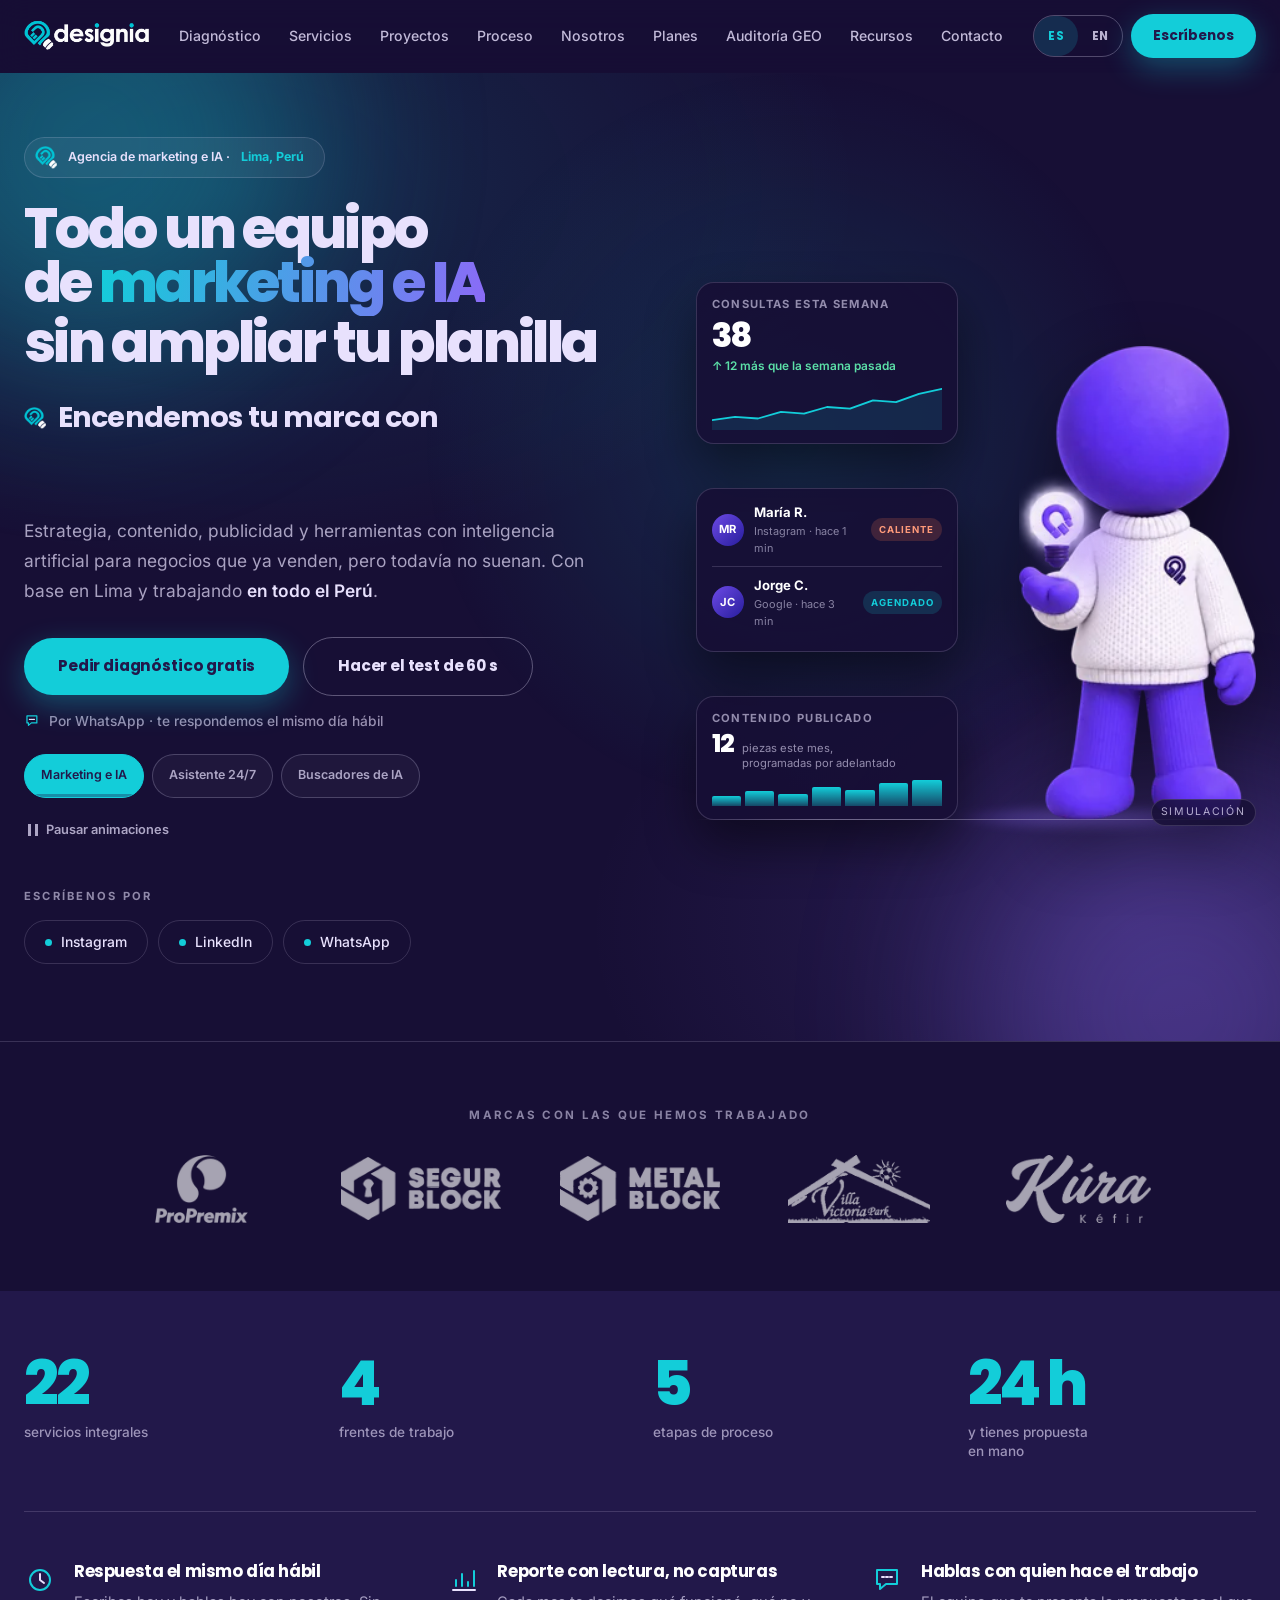
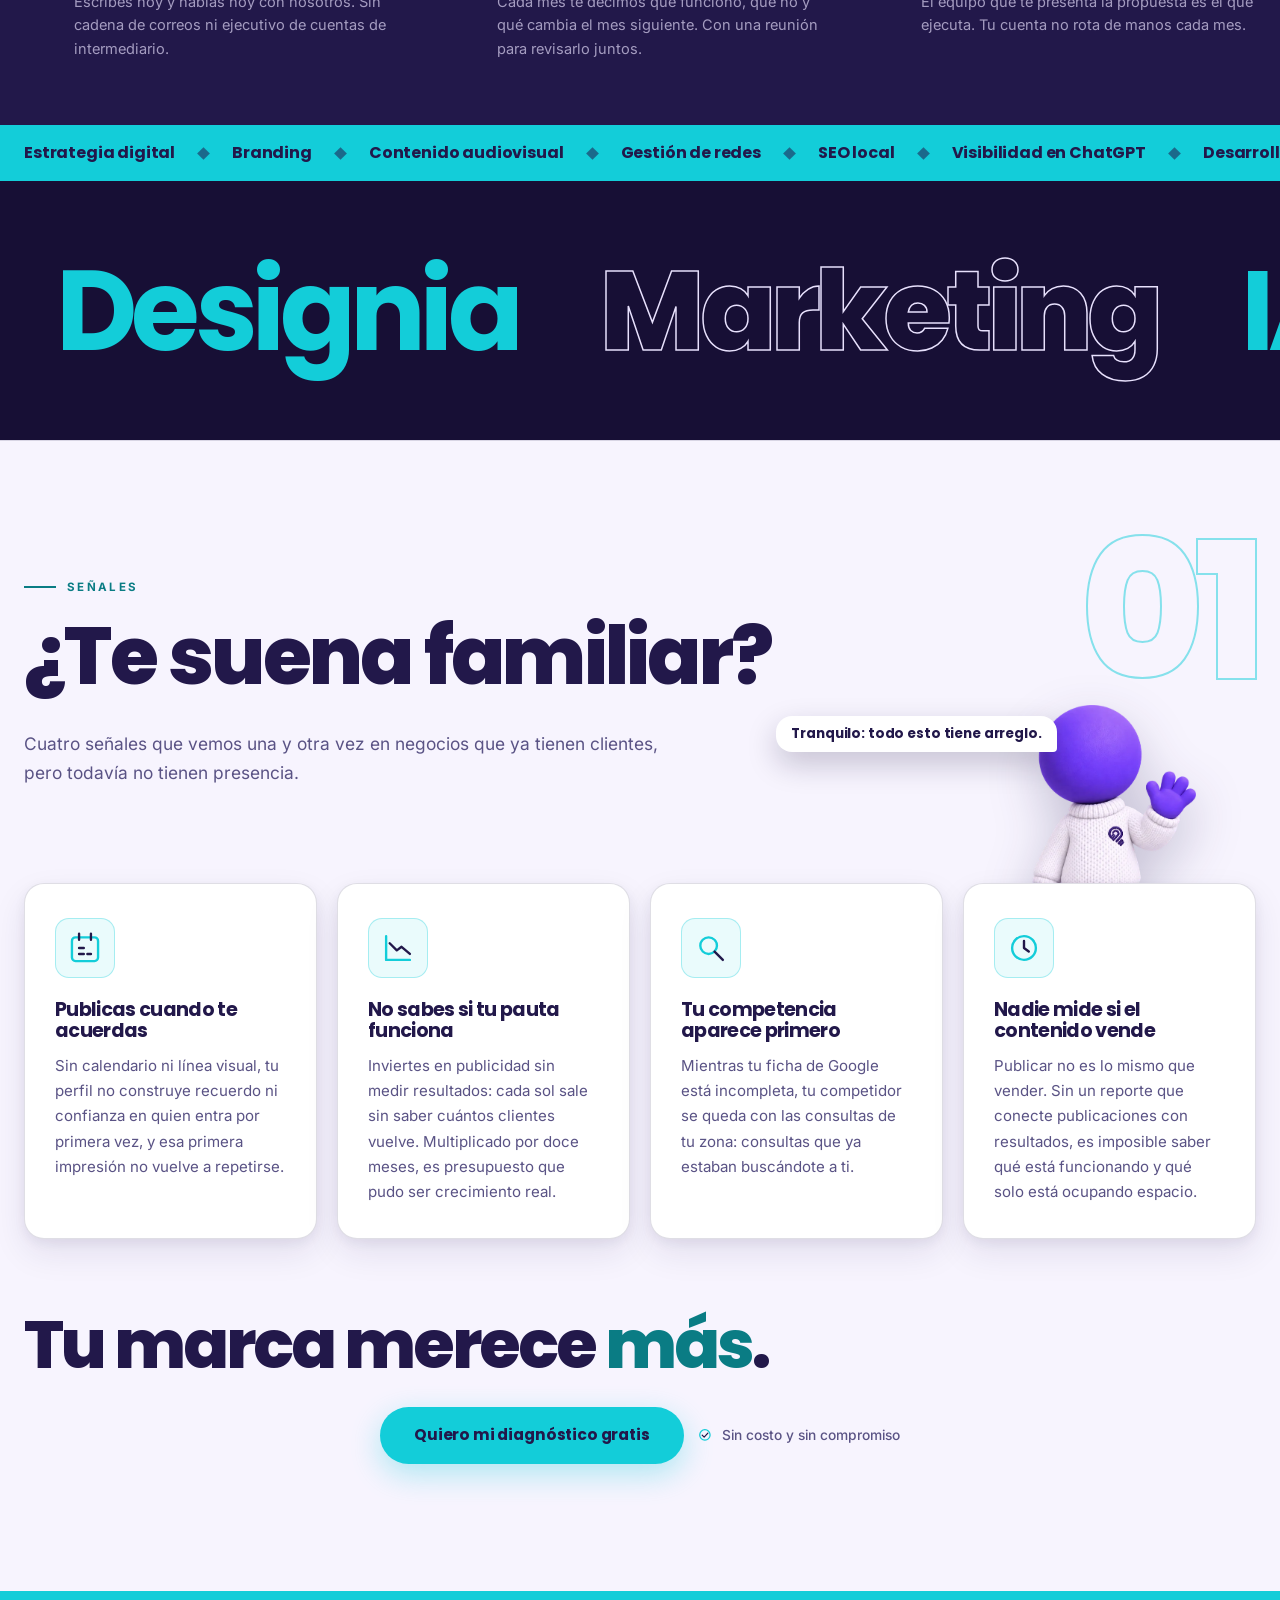
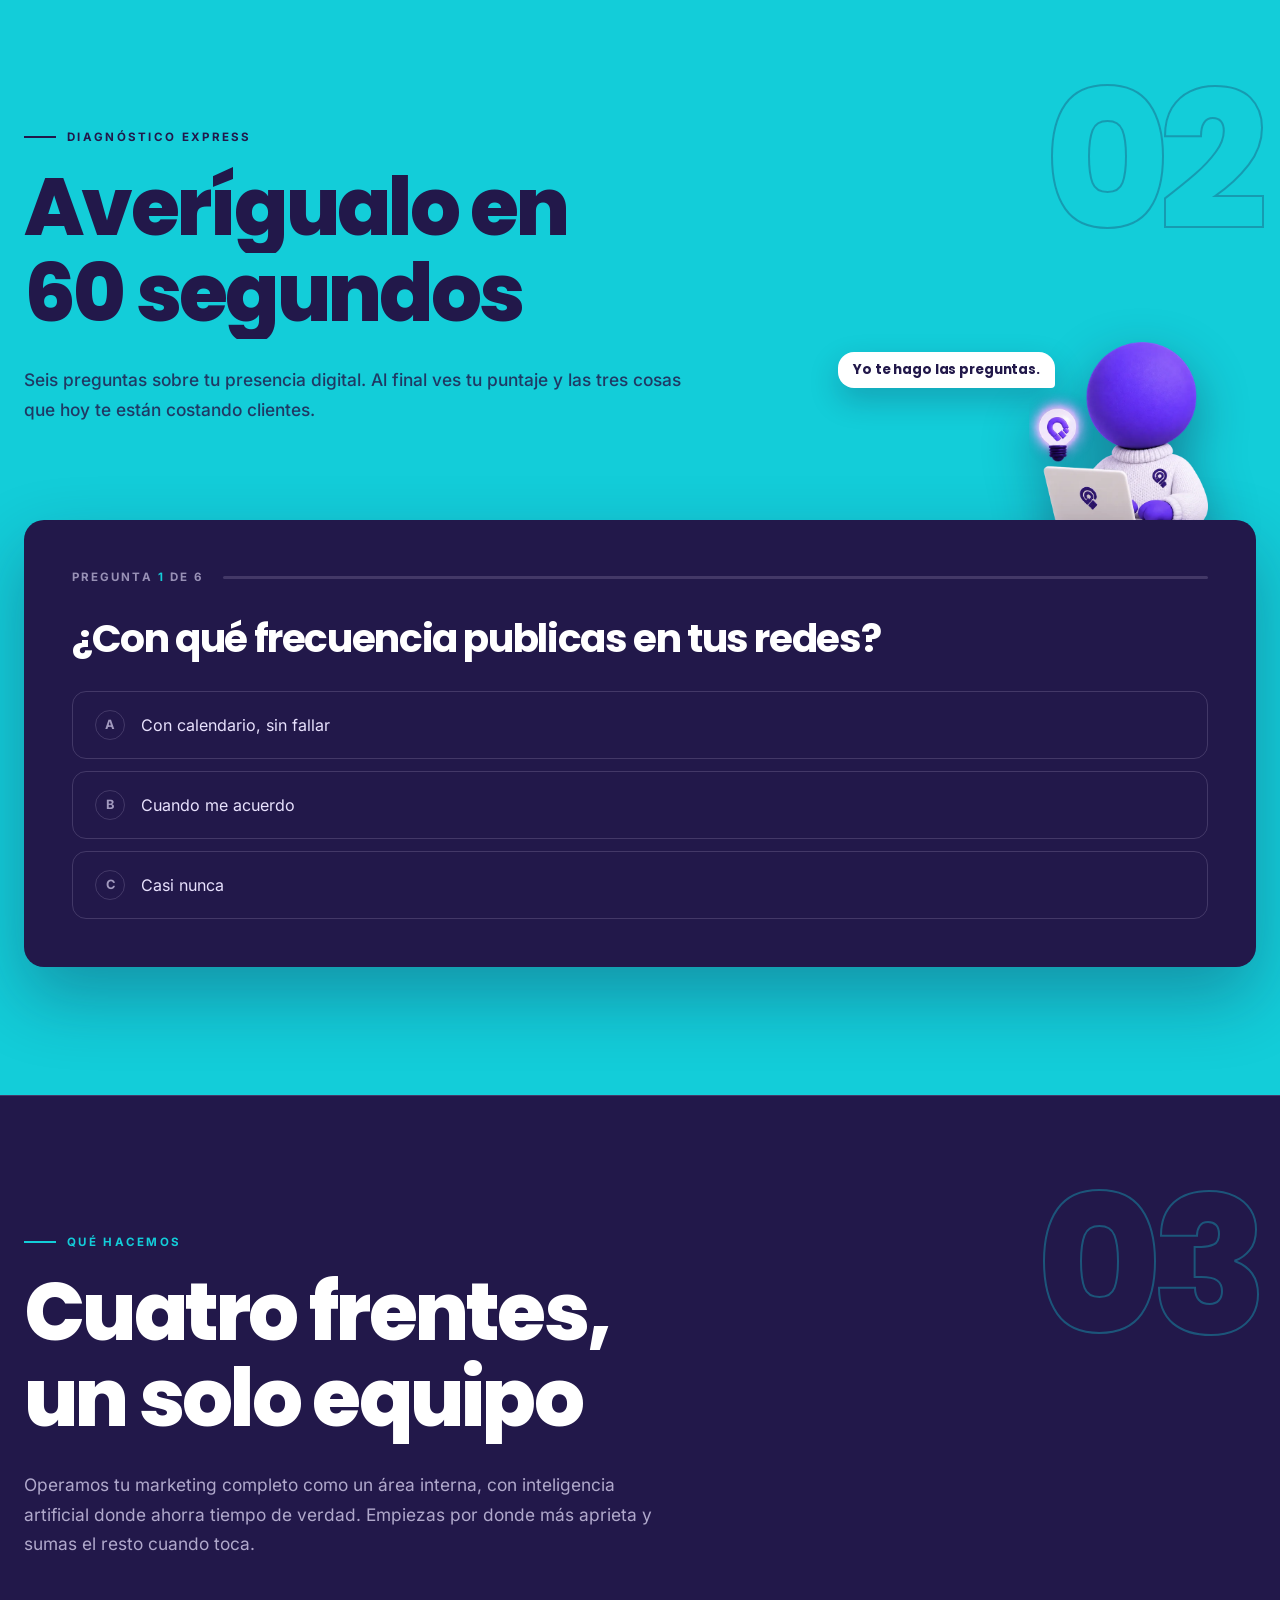
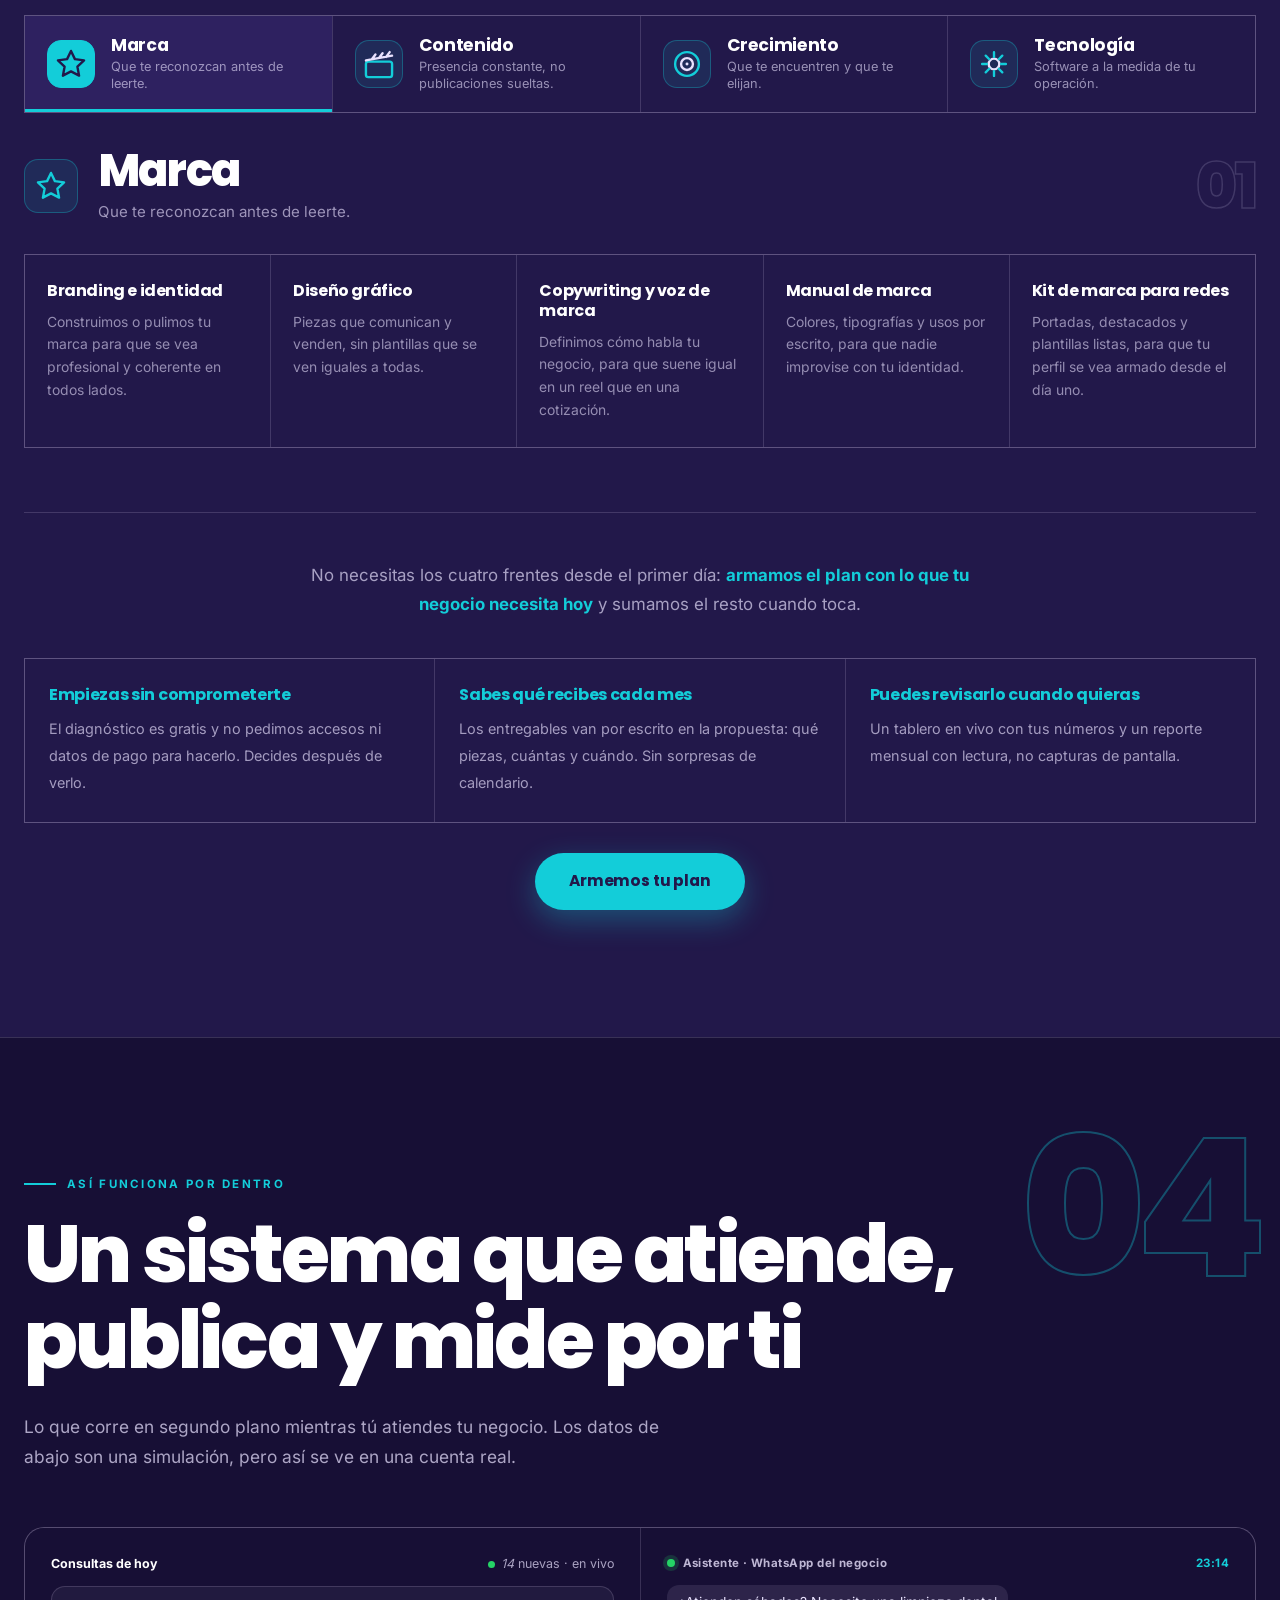
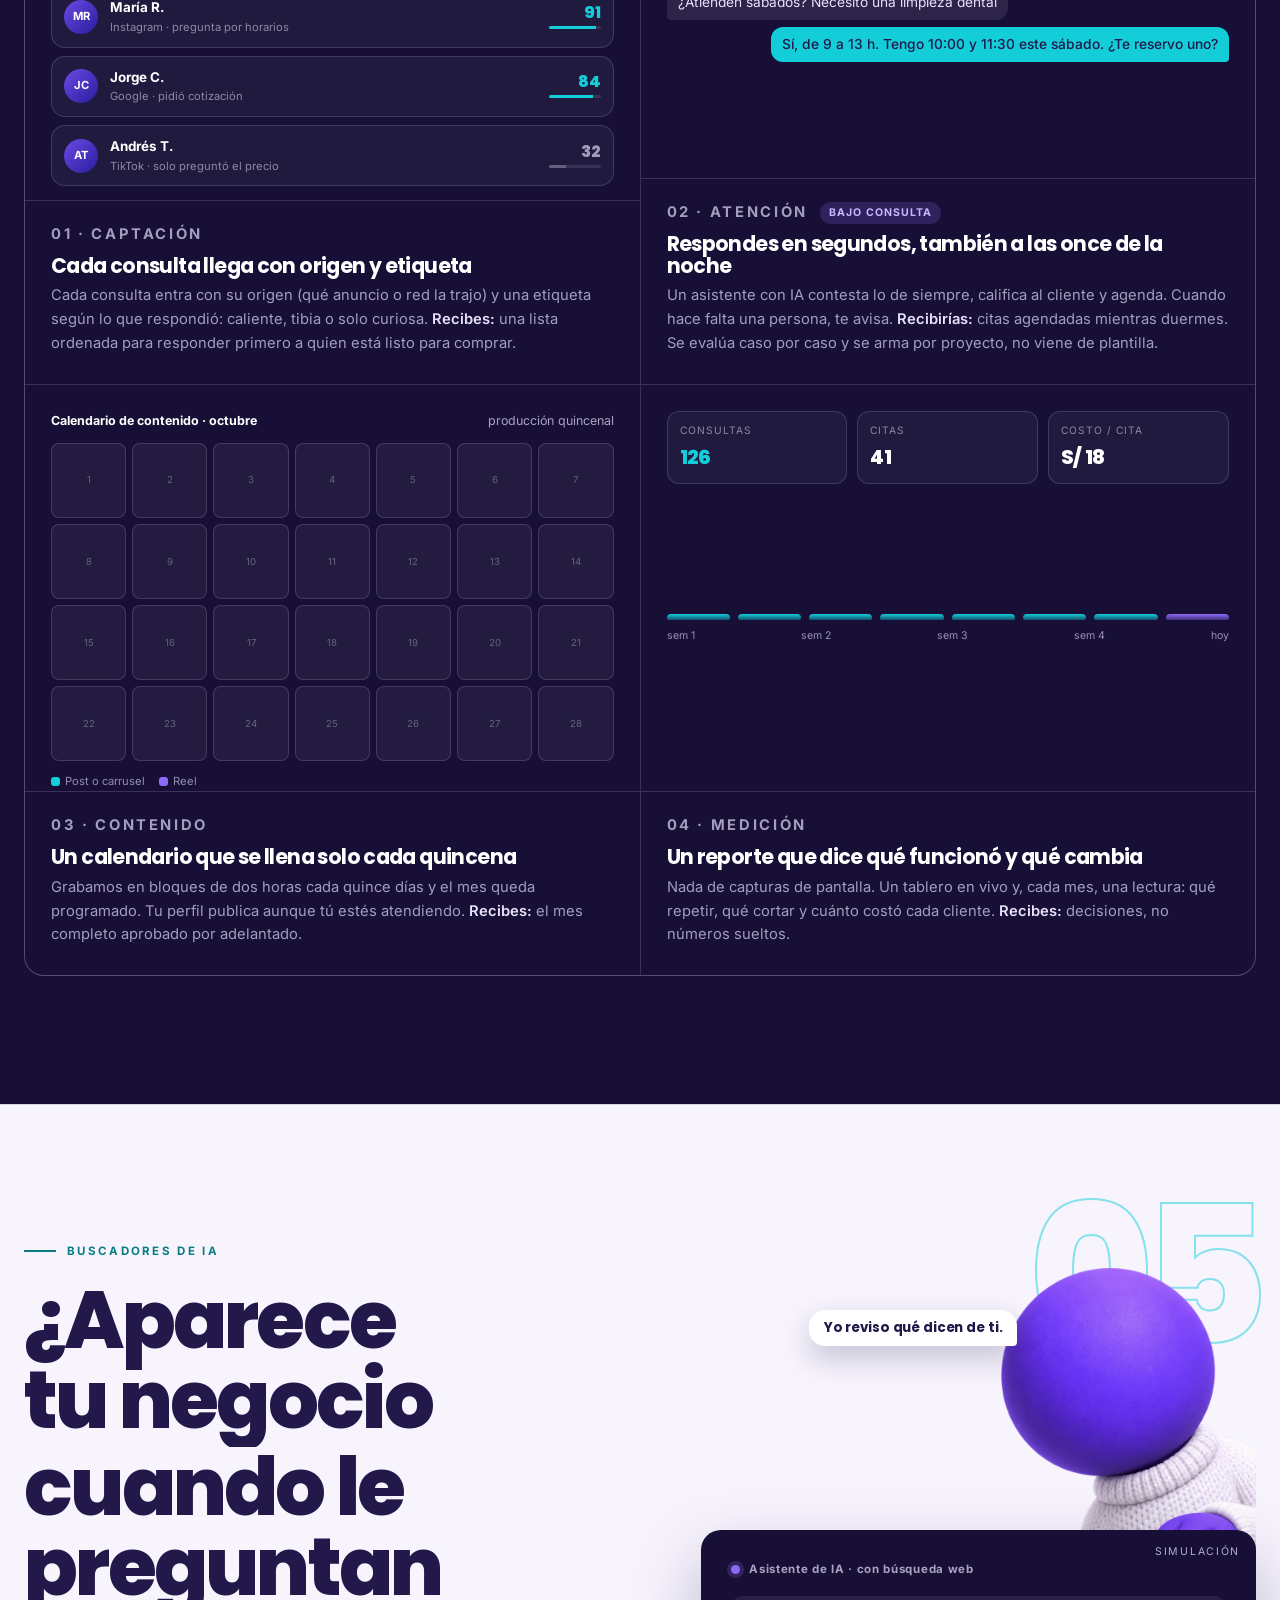
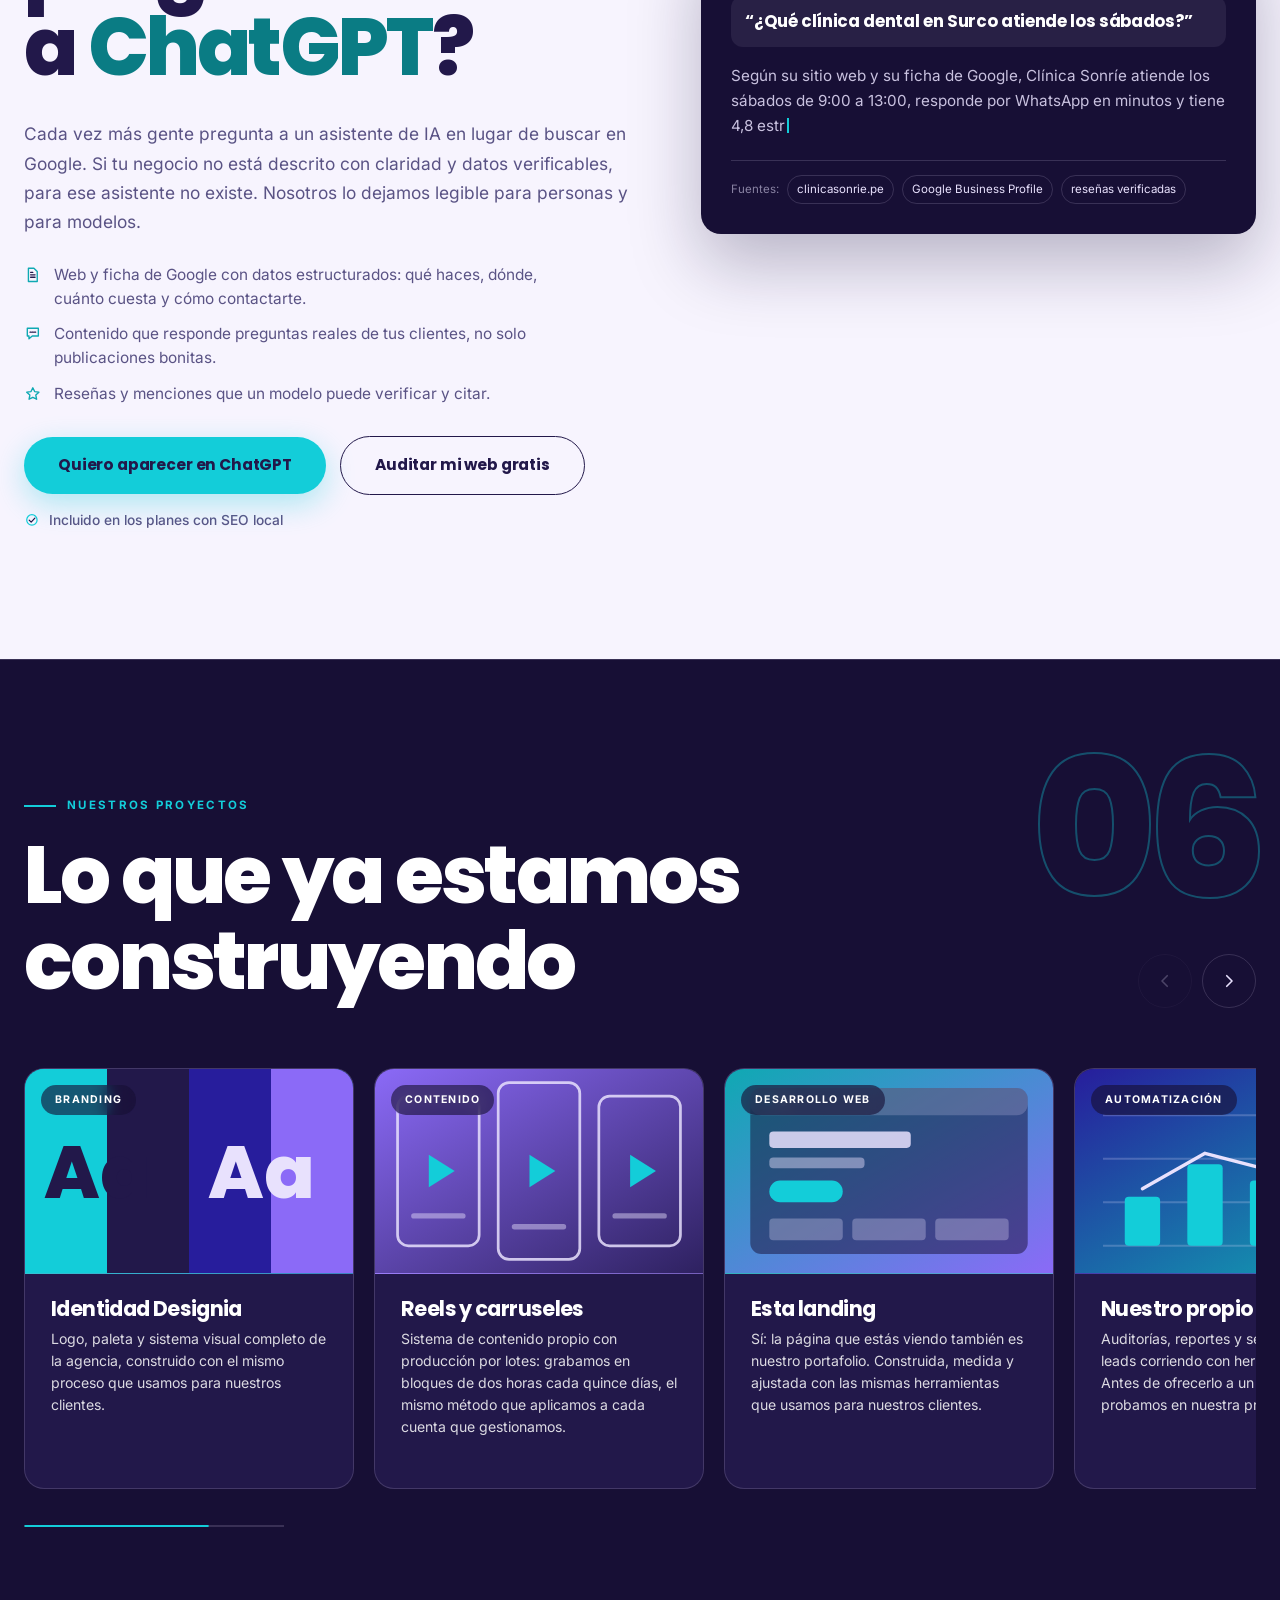
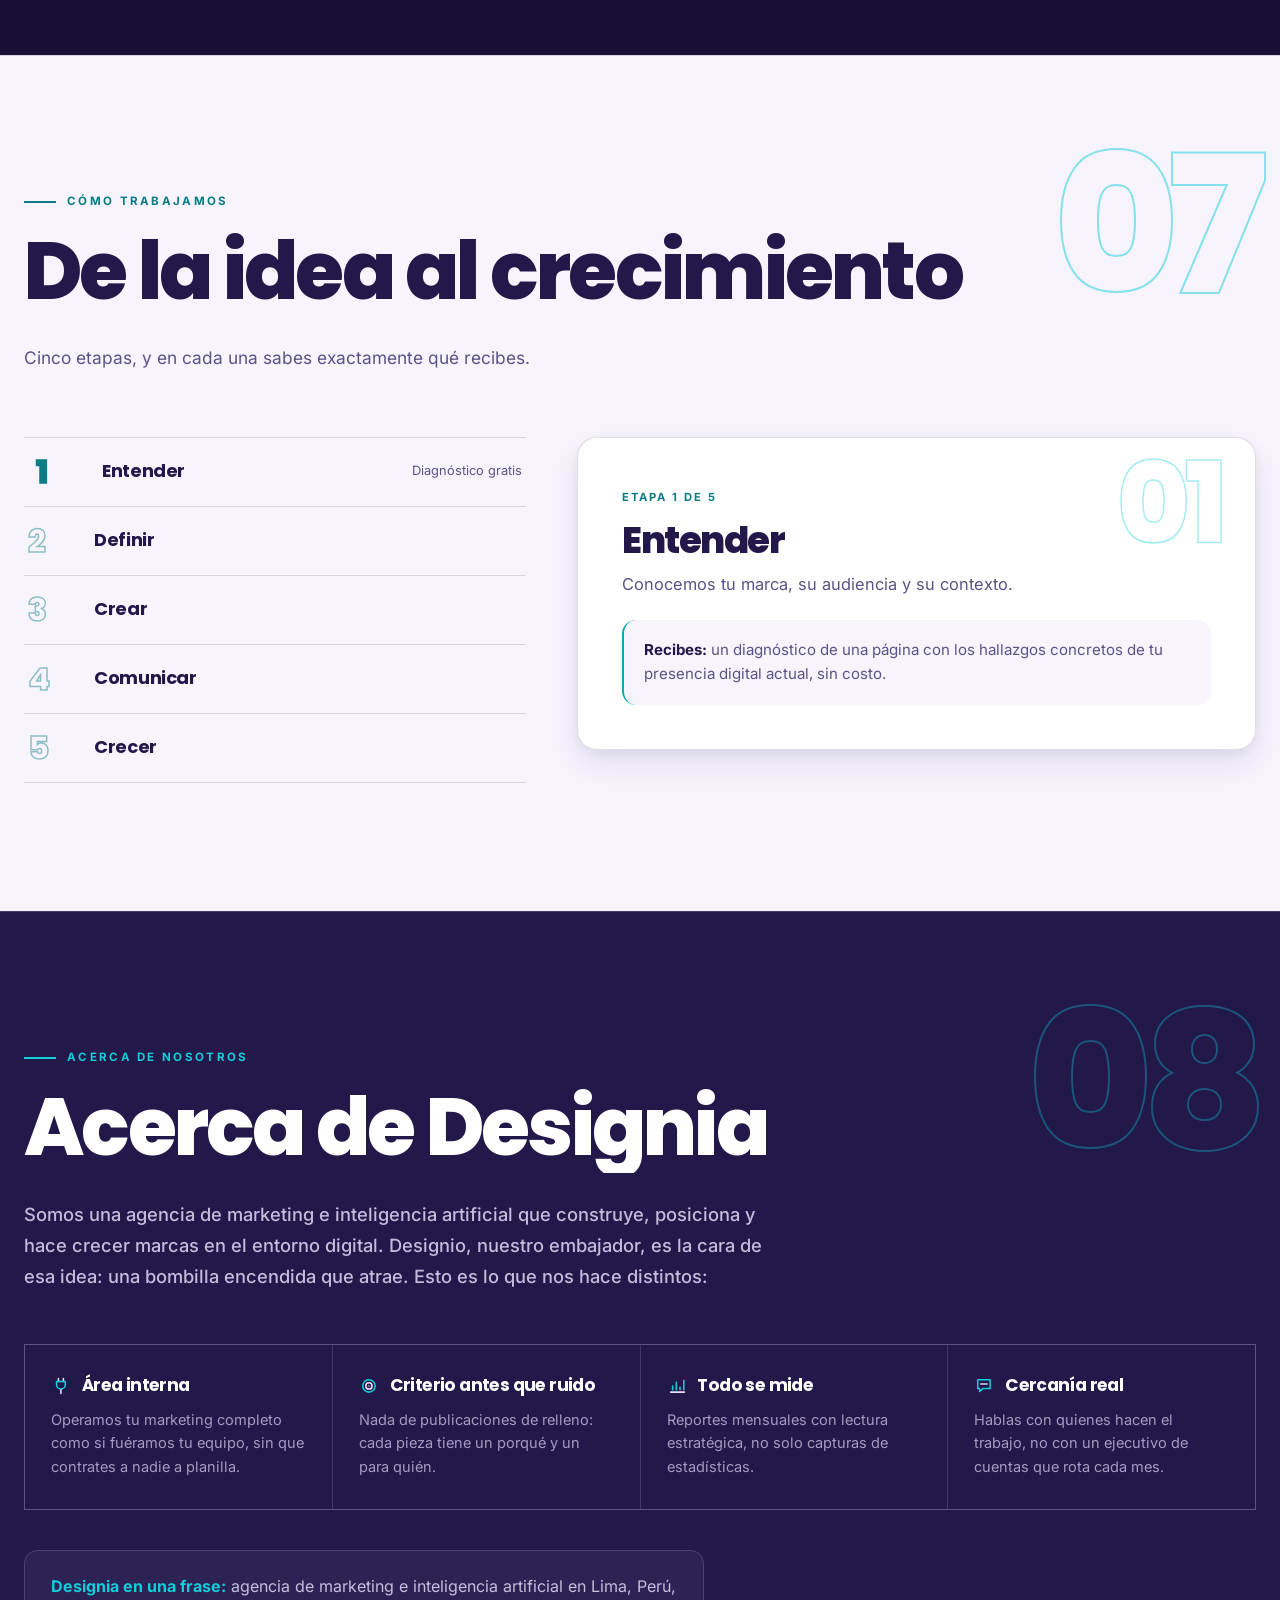
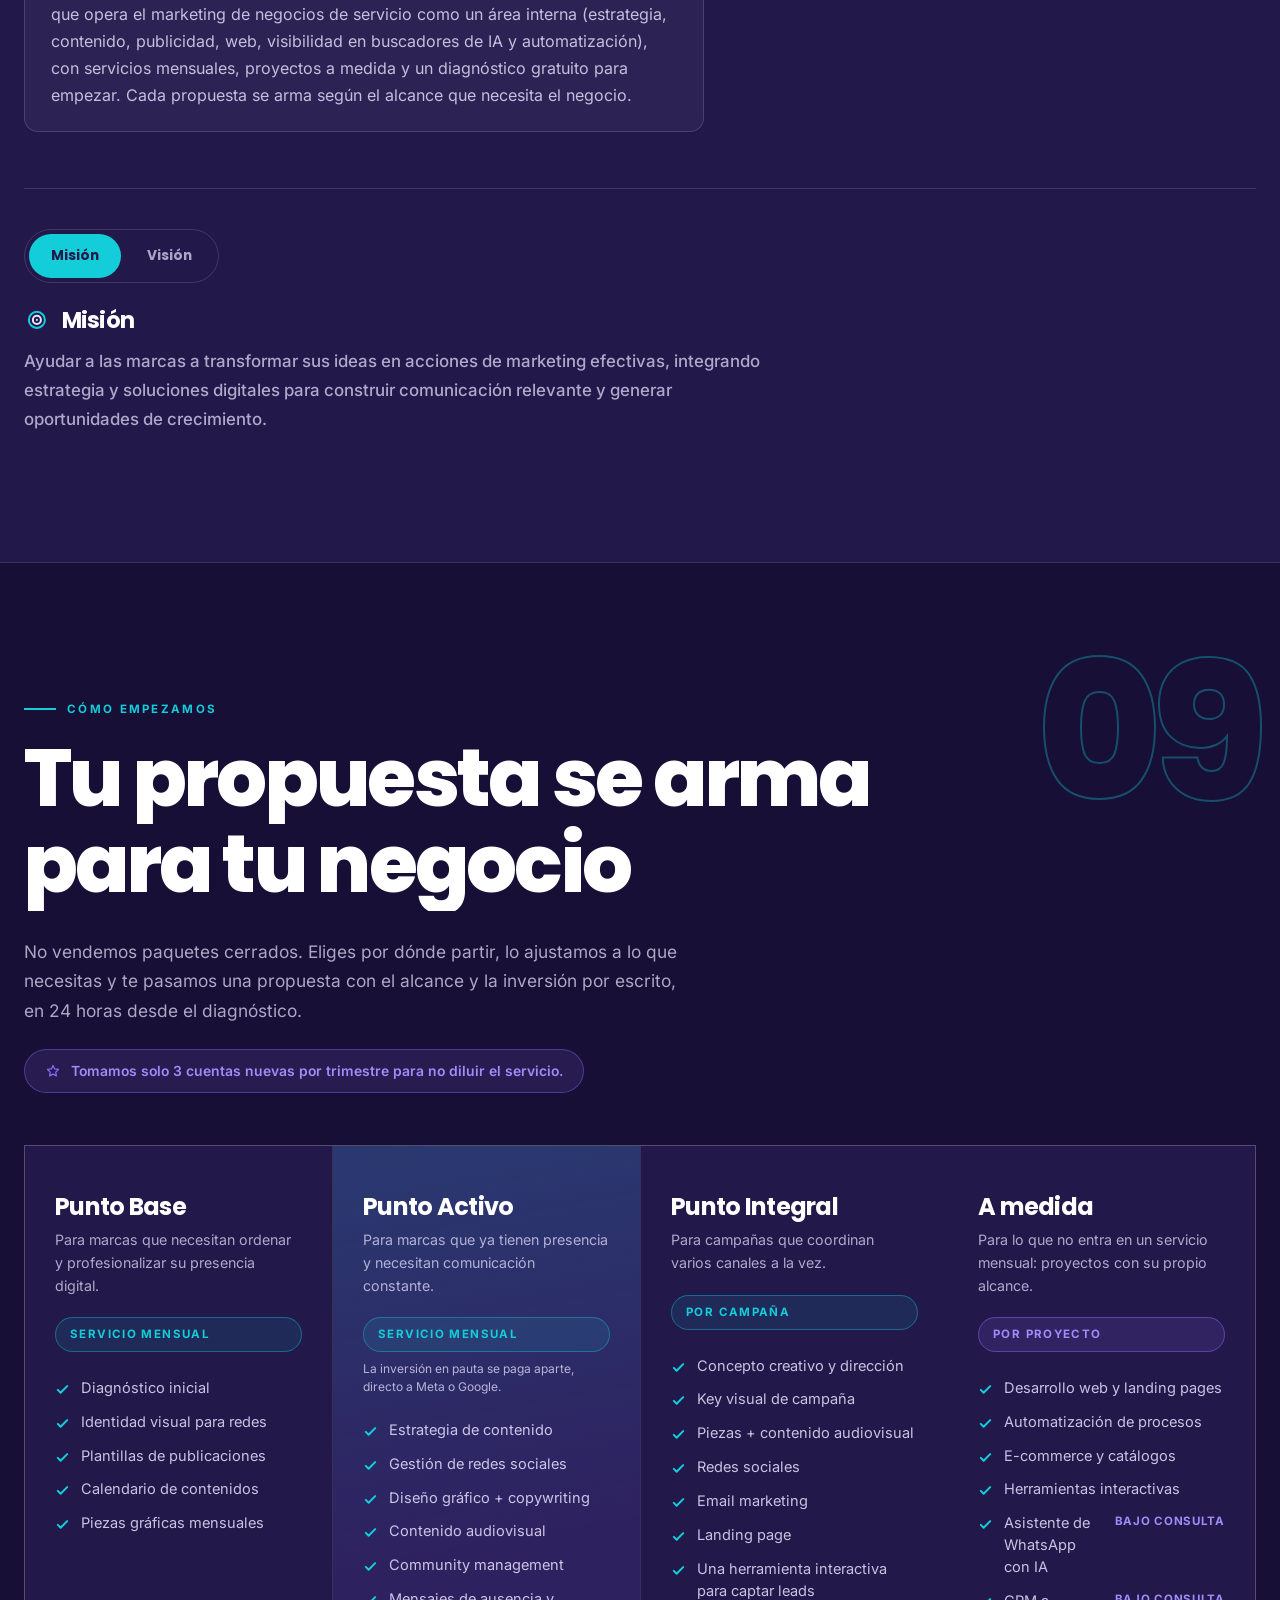
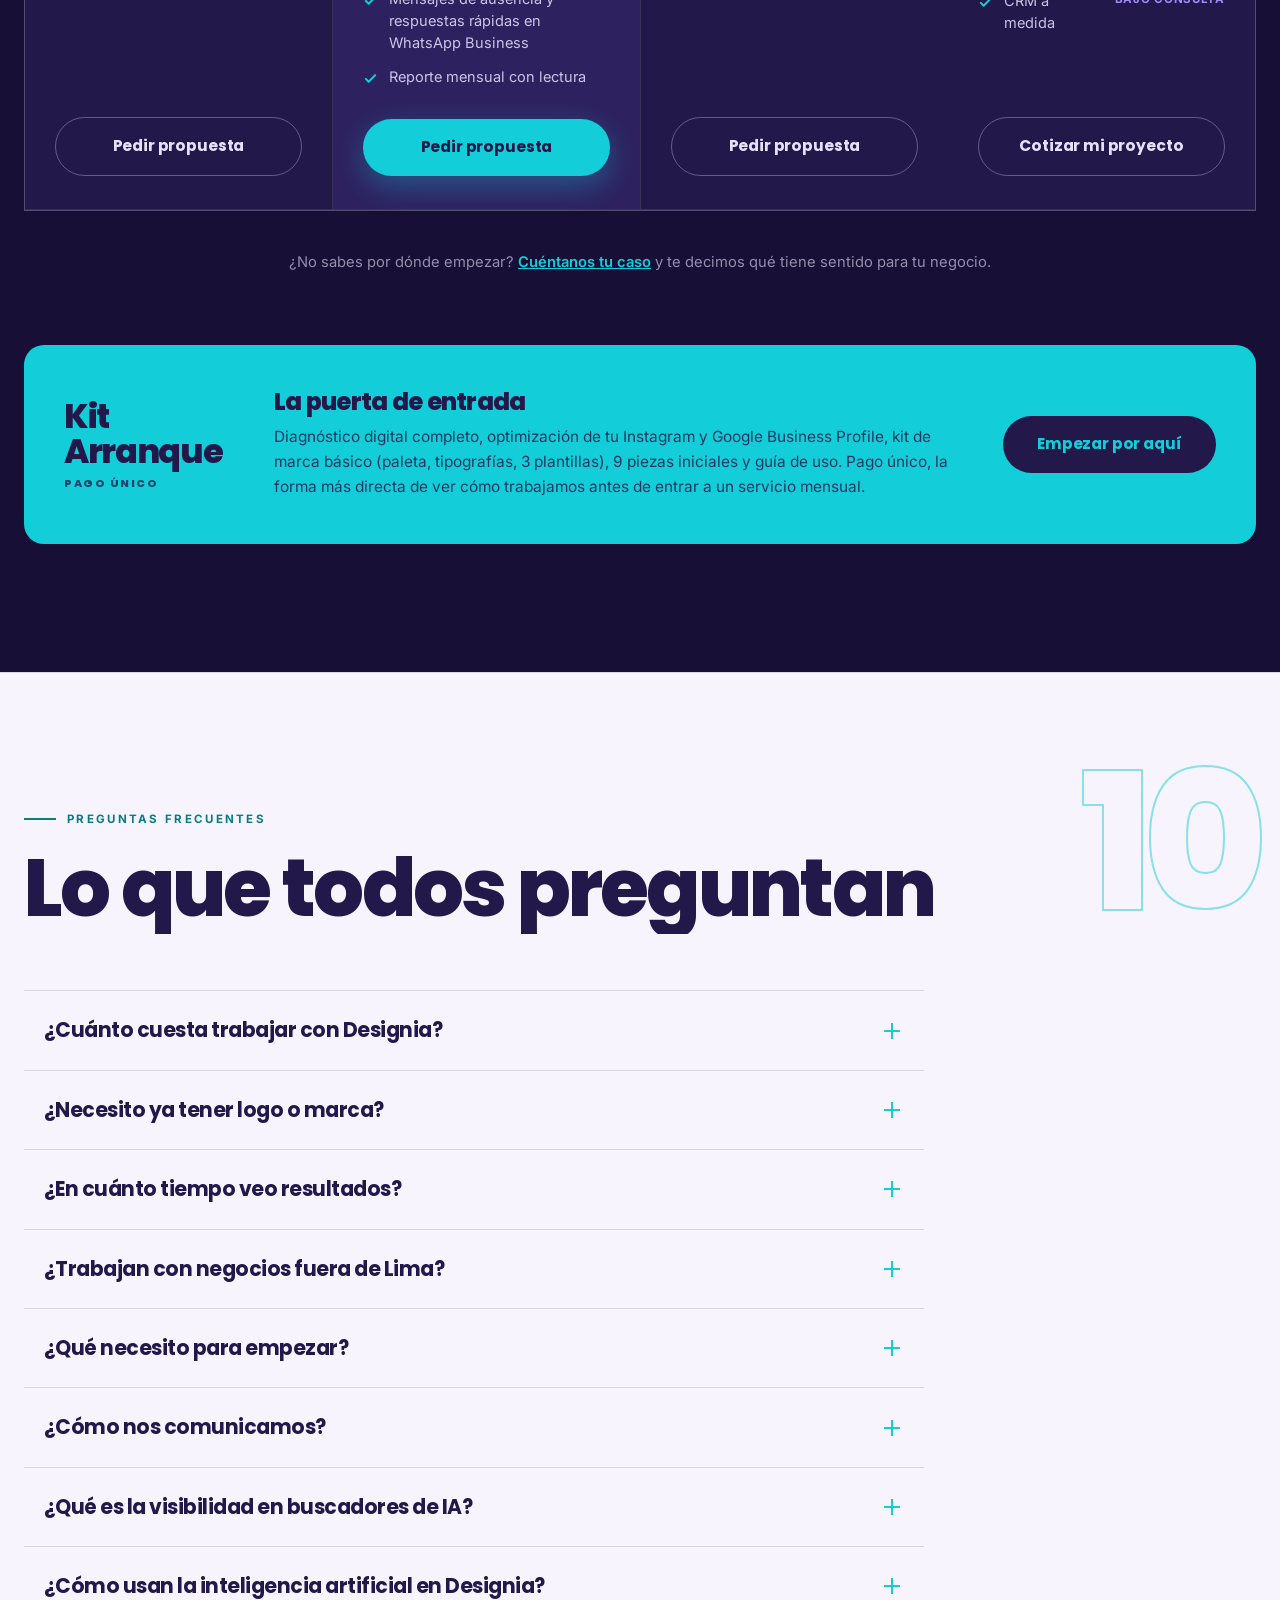
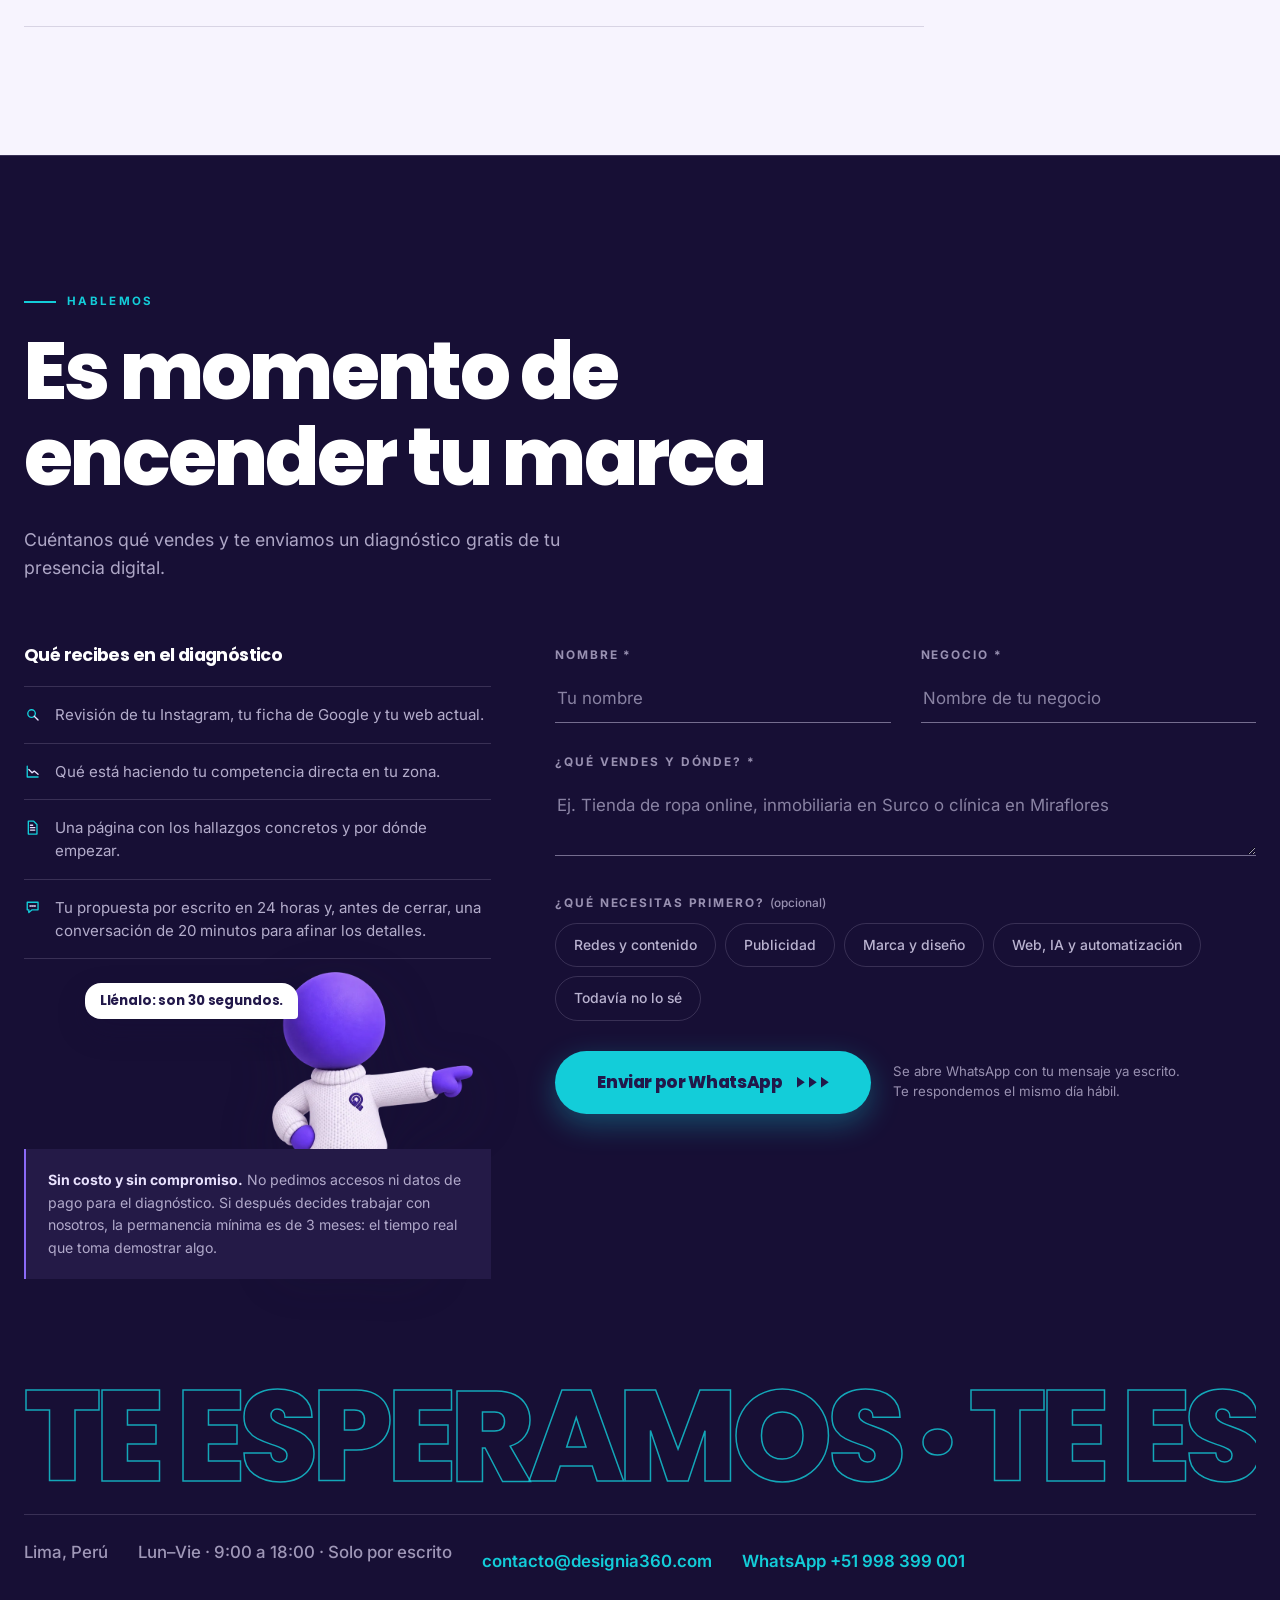
==== commit 940a1fc1: "Español: quita los guiones largos del texto visible de la portada Co-Authored-By: Claude Opus 5.5 <n" ====
--- a/es/index.html
+++ b/es/index.html
@@ -2,7 +2,6 @@
 <html lang="es-PE" class="no-js">
 <head>
 <meta charset="UTF-8">
-<script>(function(d){var t;try{t=localStorage.getItem('tema')}catch(e){}if(t!=='claro'&&t!=='noche')t=matchMedia('(prefers-color-scheme: light)').matches?'claro':'noche';d.setAttribute('data-tema',t)})(document.documentElement)</script>
 <script>(function(d){d.classList.remove('no-js');try{if(/[?&](utm_|gclid|fbclid|gbraid|wbraid|ttclid|msclkid)/.test(location.search)||matchMedia('(max-width:959px)').matches)d.classList.add('sin-intro')}catch(e){}})(document.documentElement)</script>
 <meta name="viewport" content="width=device-width, initial-scale=1, viewport-fit=cover">
 <title>Designia · Agencia de Marketing e IA en Lima</title>
@@ -87,7 +86,7 @@
   --blanco:#fff;
 
   /* Hilos de retícula: la estructura se ve, como en las agencias editoriales */
-  --hilo:rgb(var(--L) / .16);
+  --hilo:rgba(232,225,253,.16);
   --hilo-claro:rgba(34,24,74,.14);
 
   --grad-turq:linear-gradient(100deg,var(--turq),var(--turq-600));
@@ -96,7 +95,7 @@
   --r-xs:6px; --r-sm:10px; --r:14px; --r-lg:20px; --r-full:999px;
   --sh:0 4px 12px rgba(34,24,74,.06),0 14px 34px rgba(34,24,74,.09);
   --sh-lg:0 10px 24px rgba(34,24,74,.08),0 30px 64px rgba(34,24,74,.14);
-  --sh-turq:0 6px 16px rgba(9,5,26,.28);
+  --sh-turq:0 10px 30px rgba(19,205,217,.32);
 
   --ease:cubic-bezier(.22,.61,.36,1);
   --ease-expo:cubic-bezier(.16,1,.3,1);
@@ -112,12 +111,12 @@
 body{
   font-family:'Inter',system-ui,-apple-system,'Segoe UI',sans-serif;
   font-size:clamp(.95rem,.92rem + .2vw,1.05rem);
-  line-height:1.6;color:var(--tx);background:var(--bg-0);
+  line-height:1.6;color:var(--lavanda);background:var(--tinta-900);
   -webkit-font-smoothing:antialiased;text-rendering:optimizeLegibility;
 }
 img,svg{max-width:100%;display:block}
 [hidden]{display:none!important}   /* gana a cualquier display de clase */
-a{color:var(--turq-tx)}
+a{color:var(--turq)}
 button{font:inherit;color:inherit;background:none;border:0}
 ::selection{background:var(--turq);color:var(--tinta)}
 
@@ -138,19 +137,32 @@
 .section{padding:var(--sp) 24px;position:relative}
 .inner{max-width:1240px;margin:auto;position:relative;z-index:2}
 
-.w-dark{background:var(--bg);color:var(--tx);border-top:1px solid var(--hilo)}
-.w-deep{background:var(--bg-0);color:var(--tx);border-top:1px solid var(--hilo)}
+.w-dark{background:var(--tinta);color:var(--lavanda);border-top:1px solid var(--hilo)}
+.w-deep{background:var(--tinta-900);color:var(--lavanda);border-top:1px solid var(--hilo)}
 .w-dark h1,.w-dark h2,.w-dark h3,.w-dark h4,
-.w-deep h1,.w-deep h2,.w-deep h3,.w-deep h4{color:var(--tx-fuerte)}
-.w-luz{background:var(--lz-bg);color:var(--lz-texto);border-top:1px solid var(--hilo-claro)}
-.w-luz h1,.w-luz h2,.w-luz h3,.w-luz h4{color:var(--lz-tx)}
+.w-deep h1,.w-deep h2,.w-deep h3,.w-deep h4{color:var(--blanco)}
+.w-luz{background:var(--lav-050);color:var(--texto);border-top:1px solid var(--hilo-claro)}
+.w-luz h1,.w-luz h2,.w-luz h3,.w-luz h4{color:var(--tinta)}
 .w-turq{background:var(--turq);color:var(--tinta);overflow:hidden}
 .w-turq h2,.w-turq h3,.w-turq h4{color:var(--tinta)}
 
 /* Número de sección, tamaño editorial, al margen */
-
-.sec-lead{max-width:660px;margin-top:26px;font-size:1.08rem;line-height:1.7;color:rgb(var(--L) / .88)}
-.w-luz .sec-lead{color:var(--lz-texto)}
+.section[data-num]::after{content:attr(data-num);position:absolute;top:calc(var(--sp) - .18em);right:24px;
+  font-family:'Poppins',sans-serif;font-weight:800;font-size:clamp(4.5rem,15vw,13rem);line-height:.8;
+  letter-spacing:-.06em;color:transparent;-webkit-text-stroke:2px rgba(19,205,217,.34);pointer-events:none;z-index:1}
+.w-luz[data-num]::after{-webkit-text-stroke-color:rgba(19,205,217,.5)}
+.w-turq[data-num]::after{-webkit-text-stroke-color:rgba(34,24,74,.28)}
+@media(max-width:900px){.section[data-num]::after{font-size:clamp(3.5rem,17vw,7rem);opacity:.7}}
+
+.kicker{display:inline-flex;align-items:center;gap:11px;text-transform:uppercase;letter-spacing:.2em;
+  font-size:.72rem;font-weight:700;color:var(--turq);margin-bottom:20px}
+.kicker::before{content:"";width:32px;height:2px;background:var(--turq);flex:none}
+.w-luz .kicker{color:var(--turq-600)}
+.w-luz .kicker::before{background:var(--turq-600)}
+.w-turq .kicker{color:var(--tinta)}
+.w-turq .kicker::before{background:var(--tinta)}
+.sec-lead{max-width:660px;margin-top:26px;font-size:1.08rem;line-height:1.7;color:rgba(232,225,253,.72)}
+.w-luz .sec-lead{color:var(--texto)}
 .w-turq .sec-lead{color:rgba(34,24,74,.82);font-weight:500}
 
 /* ==========================================================================
@@ -159,8 +171,8 @@
 .mask{display:block;overflow:hidden;padding-bottom:.08em}
 .mask>span{display:block;transform:translateY(110%);transition:transform 1s var(--ease-expo) var(--d,0s)}
 .mask.is-in>span{transform:none}
-.grad{color:var(--turq-tx)}
-.w-luz .grad{color:var(--turq-tx)}
+.grad{background:var(--grad-marca);-webkit-background-clip:text;background-clip:text;color:transparent}
+.w-luz .grad{background:linear-gradient(100deg,var(--turq-600),var(--intenso));-webkit-background-clip:text;background-clip:text}
 
 [data-reveal]{opacity:0;transform:translateY(30px);
   transition:opacity .8s var(--ease) var(--d,0s),transform .8s var(--ease) var(--d,0s)}
@@ -184,27 +196,27 @@
 .btn-primary::after{content:"";position:absolute;inset:0;z-index:1;
   background:linear-gradient(100deg,transparent 20%,rgba(255,255,255,.6) 50%,transparent 80%);
   transform:translateX(-120%);transition:transform .7s var(--ease)}
-.btn-primary:hover{transform:translateY(-3px);box-shadow:0 10px 22px rgba(9,5,26,.34)}
+.btn-primary:hover{transform:translateY(-3px);box-shadow:0 16px 44px rgba(19,205,217,.48)}
 .btn-primary:hover::after{transform:translateX(120%)}
-.btn-ghost{border:1.5px solid rgb(var(--L) / .34);color:var(--tx)}
-.btn-ghost:hover{border-color:var(--turq);color:var(--turq-tx);transform:translateY(-3px)}
-.btn-line{border:1.5px solid var(--lz-tx);color:var(--lz-tx)}
+.btn-ghost{border:1.5px solid rgba(232,225,253,.34);color:var(--lavanda)}
+.btn-ghost:hover{border-color:var(--turq);color:var(--turq);transform:translateY(-3px)}
+.btn-line{border:1.5px solid var(--tinta);color:var(--tinta)}
 .btn-line:hover{background:var(--tinta);color:var(--lavanda);transform:translateY(-3px)}
 .btn-sm{min-height:44px;padding:11px 22px;font-size:.85rem}
 .cta-row{display:flex;gap:14px;flex-wrap:wrap;align-items:center}
 .cta-nota{display:inline-flex;align-items:center;gap:9px;font-size:.86rem;font-weight:500;
-  color:rgb(var(--L) / .88)}
-.w-luz .cta-nota{color:var(--lz-texto)}
-.cta-nota .ic-s{--t1:var(--turq-tx)}
+  color:rgba(232,225,253,.62)}
+.w-luz .cta-nota{color:var(--texto)}
+.cta-nota .ic-s{--t1:var(--turq)}
 
 /* ==========================================================================
    7. ÍCONOS — set propio, plano, dos tintas, mismo trazo
    ========================================================================== */
-.ic,.ic-s,.ic-m{fill:none;stroke-linecap:round;stroke-linejoin:round;--t1:var(--turq-tx);--t2:var(--tx)}
+.ic,.ic-s,.ic-m{fill:none;stroke-linecap:round;stroke-linejoin:round;--t1:var(--turq);--t2:var(--lavanda)}
 .ic{width:38px;height:38px;stroke-width:4}
 .ic-m{width:46px;height:46px;stroke-width:3.6}
 .ic-s{width:1.15em;height:1.15em;stroke-width:5;vertical-align:-.2em;display:inline-block;flex:none}
-.w-luz .ic,.w-luz .ic-s,.w-luz .ic-m{--t2:var(--lz-tx)}
+.w-luz .ic,.w-luz .ic-s,.w-luz .ic-m{--t2:var(--tinta)}
 .w-turq .ic-s{--t1:var(--intenso);--t2:var(--tinta)}
 .ico-tile{display:grid;place-items:center;width:60px;height:60px;border-radius:var(--r);
   background:rgba(19,205,217,.1);border:1px solid rgba(19,205,217,.3);
@@ -218,7 +230,7 @@
 /* ==========================================================================
    8. INTRO
    ========================================================================== */
-#intro{position:fixed;inset:0;z-index:10000;display:grid;place-items:center;background:var(--bg-0);
+#intro{position:fixed;inset:0;z-index:10000;display:grid;place-items:center;background:var(--tinta-900);
   transition:opacity .55s var(--ease),visibility .55s}
 #intro.done{opacity:0;visibility:hidden;pointer-events:none}
 html.sin-intro #intro{display:none}
@@ -231,17 +243,17 @@
   transform:translateX(-130%);animation:barrido .85s .45s var(--ease) forwards}
 @keyframes barrido{to{transform:translateX(130%)}}
 .intro-tag{opacity:0;font-size:.66rem;letter-spacing:.28em;text-transform:uppercase;
-  color:var(--turq-tx);font-weight:700;animation:sube .6s .55s var(--ease) forwards}
-.intro-bar{width:min(230px,50vw);height:2px;background:rgb(var(--L) / .14);overflow:hidden;
+  color:var(--turq);font-weight:700;animation:sube .6s .55s var(--ease) forwards}
+.intro-bar{width:min(230px,50vw);height:2px;background:rgba(232,225,253,.14);overflow:hidden;
   opacity:0;animation:sube .4s .5s forwards}
 .intro-bar i{display:block;height:100%;background:var(--turq);transform-origin:left;
   transform:scaleX(0);animation:carga 1s .35s var(--ease) forwards}
 @keyframes carga{to{transform:scaleX(1)}}
 @keyframes sube{from{opacity:0;transform:translateY(14px)}to{opacity:1;transform:none}}
 #saltar{position:absolute;bottom:26px;left:50%;transform:translateX(-50%);
-  border:1px solid rgb(var(--L) / .28);color:rgb(var(--L) / .8);border-radius:var(--r-full);
+  border:1px solid rgba(232,225,253,.28);color:rgba(232,225,253,.8);border-radius:var(--r-full);
   padding:9px 22px;font-size:.78rem;font-weight:600;cursor:pointer;transition:.3s;z-index:3}
-#saltar:hover{border-color:var(--turq);color:var(--turq-tx)}
+#saltar:hover{border-color:var(--turq);color:var(--turq)}
 
 /* ==========================================================================
    9. CURSOR — punto y anillo se pintan en el MISMO fotograma (ver JS)
@@ -272,21 +284,21 @@
 .progress{position:fixed;top:0;left:0;right:0;height:3px;z-index:70;pointer-events:none}
 .progress i{display:block;height:100%;background:var(--turq);transform:scaleX(0);transform-origin:left}
 .topbar{position:sticky;top:0;z-index:60;display:flex;align-items:center;justify-content:space-between;
-  gap:16px;padding:14px 24px;background:rgb(var(--B0) / .72);backdrop-filter:blur(16px);
+  gap:16px;padding:14px 24px;background:rgba(23,15,53,.72);backdrop-filter:blur(16px);
   -webkit-backdrop-filter:blur(16px);border-bottom:1px solid transparent;
   transition:padding .35s var(--ease),background .35s,border-color .35s}
-.topbar.scrolled{padding:9px 24px;background:rgb(var(--B0) / .94);border-bottom-color:var(--hilo)}
+.topbar.scrolled{padding:9px 24px;background:rgba(23,15,53,.94);border-bottom-color:var(--hilo)}
 .logo-top{height:42px;width:auto;transition:height .35s var(--ease)}
 .topbar.scrolled .logo-top{height:34px}
 .topbar nav{display:flex;gap:28px}
 @media(max-width:1180px) and (min-width:1001px){.topbar nav{gap:18px}.topbar nav a{font-size:.84rem}}
-.topbar nav a{color:rgb(var(--L) / .82);text-decoration:none;font-weight:500;font-size:.88rem;
+.topbar nav a{color:rgba(232,225,253,.82);text-decoration:none;font-weight:500;font-size:.88rem;
   position:relative;padding:4px 0;transition:color .3s}
 .topbar nav a::after{content:"";position:absolute;left:0;bottom:0;width:100%;height:1.5px;
   background:var(--turq);transform:scaleX(0);transform-origin:right;transition:transform .4s var(--ease)}
-.topbar nav a:hover{color:var(--turq-tx)}
+.topbar nav a:hover{color:var(--turq)}
 .topbar nav a:hover::after,.topbar nav a.active::after{transform:scaleX(1);transform-origin:left}
-.topbar nav a.active{color:var(--turq-tx)}
+.topbar nav a.active{color:var(--turq)}
 .nav-cta{display:flex;align-items:center;gap:8px}
 .burger{display:none;padding:10px 9px;min-width:44px;min-height:44px;line-height:0;cursor:pointer;z-index:61}
 .burger span{display:block;width:26px;height:2px;margin:6px 0;background:var(--lavanda);
@@ -299,13 +311,13 @@
   .topbar nav{position:fixed;left:0;right:0;top:var(--h-barra,70px);
     height:calc(100dvh - var(--h-barra,70px));
     flex-direction:column;gap:0;padding:18px 24px calc(40px + env(safe-area-inset-bottom));
-    background:var(--bg-0);overflow-y:auto;overscroll-behavior:contain;
+    background:var(--tinta-900);overflow-y:auto;overscroll-behavior:contain;
     z-index:55;                       /* encima del contenido, debajo de la barra (60) */
     opacity:0;visibility:hidden;transform:translateY(-10px);
     transition:opacity .3s var(--ease),transform .38s var(--ease-expo),visibility .38s}
   .topbar nav.open{opacity:1;visibility:visible;transform:none}
   .topbar nav a{padding:18px 2px;font-family:'Poppins',sans-serif;font-weight:700;font-size:1.5rem;
-    letter-spacing:-.03em;color:var(--tx);border-bottom:1px solid var(--hilo);
+    letter-spacing:-.03em;color:var(--lavanda);border-bottom:1px solid var(--hilo);
     opacity:0;transform:translateY(-10px);transition:opacity .4s var(--ease),transform .4s var(--ease)}
   .topbar nav.open a{opacity:1;transform:none;transition-delay:calc(.045s * var(--n,0) + .1s)}
   .topbar nav a::after{display:none}
@@ -316,38 +328,48 @@
    11. HERO
    ========================================================================== */
 .hero{position:relative;overflow:hidden;padding:clamp(48px,5vw,76px) 24px clamp(56px,6vw,88px);
-  background:var(--bg-0);color:var(--tx);display:flex;align-items:center}
+  background:var(--tinta-900);color:var(--lavanda);display:flex;align-items:center}
+.hero::after{content:"";position:absolute;inset:0;pointer-events:none;
+  background:radial-gradient(600px circle at var(--mx,62%) var(--my,38%),rgba(19,205,217,.14),transparent 62%)}
 /* En lugar de retícula, un halo suave que da profundidad sin dibujar líneas */
+.hero-glow{position:absolute;inset:0;pointer-events:none;
+  background:radial-gradient(70% 55% at 18% 12%,rgba(19,205,217,.14),transparent 70%),
+             radial-gradient(60% 50% at 88% 88%,rgba(139,106,247,.16),transparent 70%)}
+.blob{position:absolute;border-radius:50%;filter:blur(90px);opacity:.5;pointer-events:none;
+  animation:flotar 18s ease-in-out infinite;will-change:transform}
+.b1{width:460px;height:460px;background:var(--turq);top:-160px;left:-140px;opacity:.32}
+.b2{width:420px;height:420px;background:var(--violeta);bottom:-180px;right:-110px;animation-delay:-9s;opacity:.34}
+@keyframes flotar{0%,100%{transform:translate(0,0) scale(1)}50%{transform:translate(50px,34px) scale(1.16)}}
 .hero .inner{max-width:1240px;width:100%}
 .hero-eyebrow{display:inline-flex;align-items:center;gap:11px;padding:8px 20px 8px 10px;margin-bottom:24px;
-  border-radius:var(--r-full);background:rgb(var(--L) / .06);border:1px solid var(--hilo);
-  font-size:.78rem;font-weight:600;color:var(--tx);opacity:0;animation:sube .7s .15s var(--ease) forwards}
-.hero-eyebrow b{color:var(--turq-tx);font-weight:700}
+  border-radius:var(--r-full);background:rgba(232,225,253,.06);border:1px solid var(--hilo);
+  font-size:.78rem;font-weight:600;color:var(--lavanda);opacity:0;animation:sube .7s .15s var(--ease) forwards}
+.hero-eyebrow b{color:var(--turq);font-weight:700}
 .hero .mask>span{animation:linea 1.05s var(--ease-expo) both}
 .hero .mask:nth-of-type(2)>span{animation-delay:.1s}
 @keyframes linea{from{transform:translateY(110%)}to{transform:none}}
 .big-rot{margin-top:20px;font-family:'Poppins',sans-serif;font-size:clamp(1.15rem,.9rem + 1.1vw,1.9rem);
-  font-weight:700;letter-spacing:-.03em;color:var(--tx);min-height:1.5em;
+  font-weight:700;letter-spacing:-.03em;color:var(--lavanda);min-height:1.5em;
   display:flex;align-items:center;gap:12px;flex-wrap:wrap;
   opacity:0;animation:sube .8s .45s var(--ease) forwards}
-.rot-word{display:inline-block;color:var(--turq-tx);
+.rot-word{display:inline-block;color:var(--turq);
   transition:opacity .32s var(--ease),transform .32s var(--ease)}
 .rot-word.fade{opacity:0;transform:translateY(12px)}
 @media(max-width:760px){.big-rot{display:block;line-height:1.25;min-height:2.5em}.big-rot .mark{display:none}}
 .rot-ia{font-style:normal;display:inline-block;min-width:5.4ch;transition:opacity .3s var(--ease),transform .3s var(--ease)}
 .rot-ia.fade{opacity:0;transform:translateY(10px)}
 .hero .lead{margin:18px 0 32px;max-width:580px;font-size:1.08rem;line-height:1.72;
-  color:rgb(var(--L) / .88);opacity:0;animation:sube .8s .58s var(--ease) forwards}
-.hero .lead strong{color:var(--tx);font-weight:600}
+  color:rgba(232,225,253,.7);opacity:0;animation:sube .8s .58s var(--ease) forwards}
+.hero .lead strong{color:var(--lavanda);font-weight:600}
 .hero .cta-row{opacity:0;animation:sube .8s .7s var(--ease) forwards}
-.social-lab{margin-top:36px;font-size:.75rem;font-weight:700;letter-spacing:.2em;text-transform:uppercase;
-  color:rgb(var(--L) / .88);opacity:0;animation:sube .8s .82s var(--ease) forwards}
+.social-lab{margin-top:36px;font-size:.7rem;font-weight:700;letter-spacing:.2em;text-transform:uppercase;
+  color:rgba(232,225,253,.58);opacity:0;animation:sube .8s .82s var(--ease) forwards}
 .social-row{margin-top:14px;display:flex;gap:10px;flex-wrap:wrap;opacity:0;animation:sube .8s .9s var(--ease) forwards}
 @media(max-width:760px){.social-lab,.social-row{display:none}}
 .pill{display:inline-flex;align-items:center;gap:9px;min-height:44px;padding:10px 20px;border-radius:var(--r-full);
-  border:1px solid var(--hilo);color:var(--tx);text-decoration:none;font-size:.87rem;font-weight:500;
+  border:1px solid var(--hilo);color:var(--lavanda);text-decoration:none;font-size:.87rem;font-weight:500;
   transition:transform .35s var(--ease),border-color .3s,color .3s,background .3s}
-.pill:hover{border-color:var(--turq);color:var(--turq-tx);transform:translateY(-3px);background:rgba(19,205,217,.07)}
+.pill:hover{border-color:var(--turq);color:var(--turq);transform:translateY(-3px);background:rgba(19,205,217,.07)}
 .pill .dot{width:7px;height:7px;border-radius:50%;background:var(--turq);flex:none}
 
 /* ==========================================================================
@@ -365,30 +387,30 @@
    de uno y que se pueden pulsar. La barra de abajo enseña cuánto falta. */
 .hero-tabs{display:flex;gap:8px;margin-top:22px;flex-wrap:wrap}
 .hdot{position:relative;min-height:44px;padding:9px 16px 11px;border-radius:var(--r-full);cursor:pointer;
-  border:1px solid rgb(var(--L) / .22);background:rgb(var(--L) / .04);overflow:hidden;
-  font-size:.78rem;font-weight:600;color:rgb(var(--L) / .88);
+  border:1px solid rgba(232,225,253,.22);background:rgba(232,225,253,.04);overflow:hidden;
+  font-size:.78rem;font-weight:600;color:rgba(232,225,253,.7);
   transition:color .3s,border-color .3s,background .3s}
-.hdot:hover{color:var(--tx-fuerte);border-color:rgba(19,205,217,.5);background:rgba(19,205,217,.08)}
+.hdot:hover{color:var(--blanco);border-color:rgba(19,205,217,.5);background:rgba(19,205,217,.08)}
 .hdot.is-on{color:var(--tinta);background:var(--turq);border-color:var(--turq)}
-.hdot i{position:absolute;left:0;bottom:0;height:3px;width:0;background:var(--bg);opacity:.35}
+.hdot i{position:absolute;left:0;bottom:0;height:3px;width:0;background:var(--tinta);opacity:.35}
 .hdot.is-on i{animation:hdotAvanza var(--gira,6s) linear forwards}
 .hero-tabs.parado .hdot.is-on i{animation-play-state:paused}
 @keyframes hdotAvanza{to{width:100%}}
 @media(max-width:480px){.hdot{padding:8px 13px 10px;font-size:.73rem}}
 .hero-audit{display:flex;gap:10px;flex-wrap:wrap;max-width:560px;margin-top:4px;opacity:0;animation:sube .8s .7s var(--ease) forwards}
-.hero-audit input{flex:1 1 220px;min-height:56px;padding:0 22px;border-radius:var(--r-full);border:1px solid rgb(var(--L) / .28);
-  background:rgb(var(--L) / .07);color:var(--tx-fuerte);font:inherit;font-size:1rem;transition:border-color .3s,background .3s}
-.hero-audit input::placeholder{color:rgb(var(--L) / .45)}
-.hero-audit input:focus{outline:none;border-color:var(--turq);background:rgb(var(--L) / .1)}
+.hero-audit input{flex:1 1 220px;min-height:56px;padding:0 22px;border-radius:var(--r-full);border:1px solid rgba(232,225,253,.28);
+  background:rgba(232,225,253,.07);color:var(--blanco);font:inherit;font-size:1rem;transition:border-color .3s,background .3s}
+.hero-audit input::placeholder{color:rgba(232,225,253,.45)}
+.hero-audit input:focus{outline:none;border-color:var(--turq);background:rgba(232,225,253,.1)}
 .hero-audit .btn{flex:0 0 auto}
-.hero-nota{margin-top:12px;font-size:.82rem;color:rgb(var(--L) / .88)}
+.hero-nota{margin-top:12px;font-size:.82rem;color:rgba(232,225,253,.55)}
 .hero-nota.err{color:#FF9A7A}
 .hero-vis{position:relative;opacity:0;animation:sube .9s .5s var(--ease) forwards}
 /* Escenario: Designio DE PIE a la derecha sobre una línea de suelo; la tarjeta de
    cada mensaje va a su izquierda, a la altura de su mano. Nada lo tapa. */
 .vis-stage{position:relative;height:clamp(420px,42vw,540px);max-width:560px;margin-inline:auto}
 .vis-stage::after{content:"";position:absolute;left:0;right:0;bottom:0;height:1px;
-  background:linear-gradient(90deg,transparent,rgb(var(--L) / .3) 22%,rgb(var(--L) / .3) 78%,transparent)}
+  background:linear-gradient(90deg,transparent,rgba(232,225,253,.3) 22%,rgba(232,225,253,.3) 78%,transparent)}
 .designio{display:block;width:auto;filter:drop-shadow(0 26px 34px rgba(0,0,0,.42))}
 @keyframes respira{50%{transform:translateY(-8px)}}
 .vscene{position:absolute;left:0;top:0;bottom:0;width:min(262px,48%);
@@ -397,64 +419,64 @@
   transition:opacity .55s var(--ease),transform .55s var(--ease),visibility .55s}
 .vscene.is-on{opacity:1;visibility:visible;transform:none}
 .vcard{position:relative;width:100%;flex:none;padding:13px 15px;border-radius:18px;
-  background:rgb(var(--B0) / .86);border:1px solid var(--hilo);box-shadow:0 24px 50px rgba(0,0,0,.45);
-  
+  background:rgba(23,15,53,.86);border:1px solid var(--hilo);box-shadow:0 24px 50px rgba(0,0,0,.45);
+  backdrop-filter:blur(10px);-webkit-backdrop-filter:blur(10px);
   --r:0deg;animation:flota 7s ease-in-out infinite}
 @keyframes flota{0%,100%{transform:rotate(var(--r)) translateY(0)}50%{transform:rotate(var(--r)) translateY(-10px)}}
 .vcard:nth-child(1){--r:-2deg}
 .vcard:nth-child(2){--r:1.5deg;animation-delay:-2.6s}
 .vcard:nth-child(3){--r:-1.2deg;animation-delay:-4.4s}
 .vmini{display:flex;align-items:baseline;gap:8px;margin-top:4px}
-.vmini b{font-family:'Poppins',sans-serif;font-weight:800;font-size:1.55rem;letter-spacing:-.04em;color:var(--tx-fuerte);line-height:1}
-.vmini span{font-size:.75rem;color:rgb(var(--L) / .88);line-height:1.3}
+.vmini b{font-family:'Poppins',sans-serif;font-weight:800;font-size:1.55rem;letter-spacing:-.04em;color:var(--blanco);line-height:1}
+.vmini span{font-size:.7rem;color:rgba(232,225,253,.6);line-height:1.3}
 .vbars{display:flex;align-items:flex-end;gap:4px;height:26px;margin-top:9px}
 .vbars i{flex:1;border-radius:2px 2px 0 0;background:linear-gradient(180deg,var(--turq),rgba(19,205,217,.3));height:var(--h,50%)}
 .vcheck{list-style:none;display:grid;gap:6px;margin-top:9px}
-.vcheck li{display:flex;align-items:center;gap:8px;font-size:.75rem;font-weight:600;color:rgb(var(--L) / .88)}
+.vcheck li{display:flex;align-items:center;gap:8px;font-size:.7rem;font-weight:600;color:rgba(232,225,253,.74)}
 .vcheck i{width:14px;height:14px;border-radius:50%;flex:none;display:grid;place-items:center;
-  background:rgba(19,205,217,.18);color:var(--turq-tx);font-size:.6rem;font-style:normal;font-weight:800}
+  background:rgba(19,205,217,.18);color:var(--turq);font-size:.6rem;font-style:normal;font-weight:800}
 .vmot{list-style:none;display:grid;gap:7px;margin-top:10px}
 .vmot li{display:grid;grid-template-columns:64px minmax(0,1fr);gap:9px;align-items:center;
-  font-size:.72rem;font-weight:600;color:rgb(var(--L) / .88)}
+  font-size:.68rem;font-weight:600;color:rgba(232,225,253,.72)}
 .vmot i{display:block;height:5px;border-radius:3px;
-  background:linear-gradient(90deg,var(--turq) var(--w,50%),rgb(var(--L) / .12) 0)}
+  background:linear-gradient(90deg,var(--turq) var(--w,50%),rgba(232,225,253,.12) 0)}
 .vcard-citas .vnum{font-size:1.8rem}
 .vdot-ia{background:var(--violeta);box-shadow:0 0 0 4px rgba(139,106,247,.22)}
-.vcard-ia .vq{font-family:'Poppins',sans-serif;font-weight:700;font-size:.84rem;letter-spacing:-.02em;line-height:1.3;color:var(--tx-fuerte);
-  padding:9px 11px;border-radius:10px;background:rgb(var(--L) / .08);margin:11px 0 10px}
-.vcard-ia .va{font-size:.78rem;line-height:1.5;color:rgb(var(--L) / .85);min-height:3em}
-.vcard-ia .va b{color:var(--turq-tx)}
+.vcard-ia .vq{font-family:'Poppins',sans-serif;font-weight:700;font-size:.84rem;letter-spacing:-.02em;line-height:1.3;color:var(--blanco);
+  padding:9px 11px;border-radius:10px;background:rgba(232,225,253,.08);margin:11px 0 10px}
+.vcard-ia .va{font-size:.78rem;line-height:1.5;color:rgba(232,225,253,.85);min-height:3em}
+.vcard-ia .va b{color:var(--turq)}
 .vcard-ia .va .cursor{display:inline-block;width:2px;height:1em;background:var(--turq);vertical-align:-2px;margin-left:2px;animation:pulsa .9s infinite}
 .vcard-ia .vsrc{display:flex;gap:6px;flex-wrap:wrap;margin-top:10px;padding-top:10px;border-top:1px solid var(--hilo)}
-.vcard-ia .vsrc em{font-style:normal;font-size:.72rem;padding:3px 8px;border:1px solid var(--hilo);border-radius:999px;color:var(--tx)}
-.vhead{display:flex;align-items:center;gap:8px;font-size:.72rem;font-weight:700;letter-spacing:.04em;color:rgb(var(--L) / .8)}
-.vhead em{margin-left:auto;font-style:normal;color:var(--turq-tx);font-weight:700}
+.vcard-ia .vsrc em{font-style:normal;font-size:.62rem;padding:3px 8px;border:1px solid var(--hilo);border-radius:999px;color:var(--lavanda)}
+.vhead{display:flex;align-items:center;gap:8px;font-size:.72rem;font-weight:700;letter-spacing:.04em;color:rgba(232,225,253,.8)}
+.vhead em{margin-left:auto;font-style:normal;color:var(--turq);font-weight:700}
 .vdot{width:8px;height:8px;border-radius:50%;background:#25d366;box-shadow:0 0 0 4px rgba(37,211,102,.18)}
 .vbubbles{display:flex;flex-direction:column;gap:7px;margin-top:11px}
-.vb{max-width:92%;padding:8px 11px;border-radius:12px;font-size:.8rem;line-height:1.4;color:var(--tx)}
-.vb-in{align-self:flex-start;background:rgb(var(--L) / .1);border-bottom-left-radius:4px}
+.vb{max-width:92%;padding:8px 11px;border-radius:12px;font-size:.8rem;line-height:1.4;color:var(--lavanda)}
+.vb-in{align-self:flex-start;background:rgba(232,225,253,.1);border-bottom-left-radius:4px}
 .vb-out{align-self:flex-end;background:var(--turq);color:var(--tinta);border-bottom-right-radius:4px;font-weight:500}
 .vb-enter{animation:vbIn .38s var(--ease-expo) both}
 @keyframes vbIn{from{opacity:0;transform:translateY(8px) scale(.96)}to{opacity:1;transform:none}}
-.vlab{display:block;font-size:.75rem;font-weight:700;letter-spacing:.12em;text-transform:uppercase;color:rgb(var(--L) / .88)}
-.vnum{display:block;font-family:'Poppins',sans-serif;font-weight:800;font-size:2.1rem;letter-spacing:-.05em;color:var(--tx-fuerte);line-height:1.1;margin-top:4px}
+.vlab{display:block;font-size:.7rem;font-weight:700;letter-spacing:.12em;text-transform:uppercase;color:rgba(232,225,253,.6)}
+.vnum{display:block;font-family:'Poppins',sans-serif;font-weight:800;font-size:2.1rem;letter-spacing:-.05em;color:var(--blanco);line-height:1.1;margin-top:4px}
 .vnum.bump{animation:bump .5s var(--ease)}
-@keyframes bump{30%{transform:scale(1.08);color:var(--turq-tx)}}
+@keyframes bump{30%{transform:scale(1.08);color:var(--turq)}}
 .vchg{display:block;font-size:.74rem;color:#5CE0A8;font-weight:600;margin-top:2px}
 .vspark{width:100%;height:46px;margin-top:8px;display:block}
 .vlead{display:grid;grid-template-columns:auto 1fr auto;gap:10px;align-items:center;padding:8px 0;border-top:1px solid var(--hilo)}
 .vlead:first-child{border-top:0;padding-top:0}
-.vlead b{display:block;font-size:.82rem;color:var(--tx-fuerte);font-weight:700}
-.vlead small{display:block;font-size:.72rem;color:rgb(var(--L) / .88)}
-.vav{width:32px;height:32px;border-radius:50%;display:grid;place-items:center;font-size:.75rem;font-weight:800;
+.vlead b{display:block;font-size:.82rem;color:var(--blanco);font-weight:700}
+.vlead small{display:block;font-size:.68rem;color:rgba(232,225,253,.55)}
+.vav{width:32px;height:32px;border-radius:50%;display:grid;place-items:center;font-size:.7rem;font-weight:800;
   background:linear-gradient(135deg,var(--violeta),var(--intenso));color:#fff}
 .vpill{font-size:.6rem;font-weight:800;letter-spacing:.1em;text-transform:uppercase;padding:4px 8px;border-radius:999px;
   background:rgba(255,120,80,.18);color:#FF9A7A}
-.vpill-ag{background:rgba(19,205,217,.16);color:var(--turq-tx)}
-.vpill-nu{background:rgb(var(--L) / .12);color:var(--tx)}
+.vpill-ag{background:rgba(19,205,217,.16);color:var(--turq)}
+.vpill-nu{background:rgba(232,225,253,.12);color:var(--lavanda)}
 .vlead-enter{animation:vbIn .45s var(--ease-expo) both}
 .vsim{position:absolute;right:0;bottom:-6px;font-size:.6rem;letter-spacing:.16em;text-transform:uppercase;
-  color:rgb(var(--L) / .45);border:1px solid var(--hilo);border-radius:999px;padding:4px 9px}
+  color:rgba(232,225,253,.45);border:1px solid var(--hilo);border-radius:999px;padding:4px 9px}
 @media(max-width:1000px){
   .hero-grid{grid-template-columns:1fr}
   .hero-vis{margin-top:40px}
@@ -472,7 +494,7 @@
   .vlead{grid-template-columns:auto 1fr;gap:4px 9px;padding:7px 0}
   .vlead .vav{width:28px;height:28px}
   .vlead .vpill{grid-column:2;justify-self:start}
-  .vhead{font-size:.72rem}
+  .vhead{font-size:.64rem}
   .vb{font-size:.72rem;padding:7px 9px}
   .vcard-ia .vq{font-size:.74rem}
   .vcard-ia .va{font-size:.72rem}
@@ -484,85 +506,85 @@
 .bento{display:grid;grid-template-columns:repeat(2,minmax(0,1fr));gap:1px;margin-top:56px;
   background:var(--hilo);border:1px solid var(--hilo);border-radius:var(--r-lg);overflow:hidden}
 @media(max-width:900px){.bento{grid-template-columns:1fr}}
-.bn{background:var(--bg-0);display:flex;flex-direction:column;min-height:420px}
+.bn{background:var(--tinta-900);display:flex;flex-direction:column;min-height:420px}
 .bn-viz{position:relative;flex:1;padding:26px 26px 0;overflow:hidden;min-height:250px}
 .bn-text{padding:22px 26px 28px;border-top:1px solid var(--hilo)}
-.bn-eye{font-size:.75rem;font-weight:700;letter-spacing:.18em;text-transform:uppercase;color:var(--turq-tx);margin-bottom:8px}
-.bn-text h3{font-size:1.28rem;font-weight:700;letter-spacing:-.03em;color:var(--tx-fuerte);margin-bottom:8px}
-.bn-text p{font-size:.92rem;line-height:1.62;color:rgb(var(--L) / .88)}
-.bn-text strong{color:var(--tx);font-weight:600}
+.bn-eye{font-size:.7rem;font-weight:700;letter-spacing:.18em;text-transform:uppercase;color:var(--turq);margin-bottom:8px}
+.bn-text h3{font-size:1.28rem;font-weight:700;letter-spacing:-.03em;color:var(--blanco);margin-bottom:8px}
+.bn-text p{font-size:.92rem;line-height:1.62;color:rgba(232,225,253,.68)}
+.bn-text strong{color:var(--lavanda);font-weight:600}
 /* 01 feed */
-.feed-top{display:flex;justify-content:space-between;align-items:center;font-size:.78rem;color:rgb(var(--L) / .88);margin-bottom:12px}
-.feed-top b{color:var(--tx-fuerte);font-weight:700}
-.feed-top i{display:inline-block;width:7px;height:7px;border-radius:50%;background:#25d366;margin-right:6px}
+.feed-top{display:flex;justify-content:space-between;align-items:center;font-size:.78rem;color:rgba(232,225,253,.7);margin-bottom:12px}
+.feed-top b{color:var(--blanco);font-weight:700}
+.feed-top i{display:inline-block;width:7px;height:7px;border-radius:50%;background:#25d366;margin-right:6px;animation:pulsa 1.6s infinite}
 @keyframes pulsa{50%{opacity:.35}}
 .feed-list{display:grid;gap:8px}
 .flead{display:grid;grid-template-columns:34px 1fr auto;gap:12px;align-items:center;padding:10px 12px;border-radius:14px;
-  background:rgb(var(--L) / .05);border:1px solid var(--hilo)}
+  background:rgba(232,225,253,.05);border:1px solid var(--hilo)}
 .flead.enter{animation:vbIn .45s var(--ease-expo) both}
-.flead b{display:block;font-size:.84rem;color:var(--tx-fuerte)}
-.flead small{display:block;font-size:.75rem;color:rgb(var(--L) / .88)}
-.f-av{width:34px;height:34px;border-radius:50%;display:grid;place-items:center;font-size:.75rem;font-weight:800;color:#fff;
+.flead b{display:block;font-size:.84rem;color:var(--blanco)}
+.flead small{display:block;font-size:.7rem;color:rgba(232,225,253,.55)}
+.f-av{width:34px;height:34px;border-radius:50%;display:grid;place-items:center;font-size:.7rem;font-weight:800;color:#fff;
   background:linear-gradient(135deg,var(--violeta),var(--intenso))}
 .f-score{text-align:right;min-width:52px}
-.f-score b{display:block;font-family:'Poppins',sans-serif;font-weight:800;color:var(--turq-tx);font-size:1rem;line-height:1}
-.f-score i{display:block;height:3px;border-radius:3px;margin-top:5px;background:linear-gradient(90deg,var(--turq) var(--w,60%),rgb(var(--L) / .12) 0)}
-.flead.frio .f-score b{color:rgb(var(--L) / .45)}
-.flead.frio .f-score i{background:linear-gradient(90deg,rgb(var(--L) / .35) var(--w,30%),rgb(var(--L) / .12) 0)}
+.f-score b{display:block;font-family:'Poppins',sans-serif;font-weight:800;color:var(--turq);font-size:1rem;line-height:1}
+.f-score i{display:block;height:3px;border-radius:3px;margin-top:5px;background:linear-gradient(90deg,var(--turq) var(--w,60%),rgba(232,225,253,.12) 0)}
+.flead.frio .f-score b{color:rgba(232,225,253,.45)}
+.flead.frio .f-score i{background:linear-gradient(90deg,rgba(232,225,253,.35) var(--w,30%),rgba(232,225,253,.12) 0)}
 /* 02 chat */
 .bn-chat .vbubbles{margin-top:0}
 .bn-chat .vhead{margin-bottom:12px}
-.typing{align-self:flex-start;display:inline-flex;gap:4px;padding:10px 12px;border-radius:12px;background:rgb(var(--L) / .1)}
-.typing i{width:6px;height:6px;border-radius:50%;background:rgb(var(--L) / .7);animation:tdot 1s infinite}
+.typing{align-self:flex-start;display:inline-flex;gap:4px;padding:10px 12px;border-radius:12px;background:rgba(232,225,253,.1)}
+.typing i{width:6px;height:6px;border-radius:50%;background:rgba(232,225,253,.7);animation:tdot 1s infinite}
 .typing i:nth-child(2){animation-delay:.15s}.typing i:nth-child(3){animation-delay:.3s}
 @keyframes tdot{50%{opacity:.25;transform:translateY(-2px)}}
 .bn-chat .vb{font-size:.86rem}
 /* 03 calendario */
-.cal-top{display:flex;justify-content:space-between;font-size:.78rem;color:rgb(var(--L) / .88);margin-bottom:12px}
-.cal-top b{color:var(--tx-fuerte)}
+.cal-top{display:flex;justify-content:space-between;font-size:.78rem;color:rgba(232,225,253,.7);margin-bottom:12px}
+.cal-top b{color:var(--blanco)}
 .cal{display:grid;grid-template-columns:repeat(7,1fr);gap:6px}
-.cal span{aspect-ratio:1;border-radius:8px;background:rgb(var(--L) / .06);border:1px solid var(--hilo);
-  display:grid;place-items:center;font-size:.6rem;color:rgb(var(--L) / .35);transition:background .35s,color .35s,transform .35s var(--ease)}
+.cal span{aspect-ratio:1;border-radius:8px;background:rgba(232,225,253,.06);border:1px solid var(--hilo);
+  display:grid;place-items:center;font-size:.6rem;color:rgba(232,225,253,.35);transition:background .35s,color .35s,transform .35s var(--ease)}
 .cal span.on{background:var(--turq);color:var(--tinta);font-weight:800;border-color:var(--turq);transform:scale(1.04)}
 .cal span.on.reel{background:var(--violeta);color:#fff;border-color:var(--violeta)}
-.cal-leyenda{display:flex;gap:14px;margin-top:12px;font-size:.75rem;color:rgb(var(--L) / .88)}
+.cal-leyenda{display:flex;gap:14px;margin-top:12px;font-size:.7rem;color:rgba(232,225,253,.6)}
 .cal-leyenda i{display:inline-block;width:9px;height:9px;border-radius:3px;margin-right:5px;vertical-align:-1px;background:var(--turq)}
 .cal-leyenda i.v{background:var(--violeta)}
 /* 04 reporte */
 .rep-kpis{display:grid;grid-template-columns:repeat(3,1fr);gap:10px;margin-bottom:16px}
-.rep-kpi{padding:10px 12px;border-radius:12px;background:rgb(var(--L) / .05);border:1px solid var(--hilo)}
-.rep-kpi small{display:block;font-size:.72rem;letter-spacing:.1em;text-transform:uppercase;color:rgb(var(--L) / .88)}
-.rep-kpi b{display:block;font-family:'Poppins',sans-serif;font-weight:800;font-size:1.25rem;letter-spacing:-.04em;color:var(--tx-fuerte);margin-top:3px}
-.rep-kpi b.up{color:var(--turq-tx)}
+.rep-kpi{padding:10px 12px;border-radius:12px;background:rgba(232,225,253,.05);border:1px solid var(--hilo)}
+.rep-kpi small{display:block;font-size:.64rem;letter-spacing:.1em;text-transform:uppercase;color:rgba(232,225,253,.55)}
+.rep-kpi b{display:block;font-family:'Poppins',sans-serif;font-weight:800;font-size:1.25rem;letter-spacing:-.04em;color:var(--blanco);margin-top:3px}
+.rep-kpi b.up{color:var(--turq)}
 .bars{display:grid;grid-template-columns:repeat(8,1fr);gap:8px;align-items:end;height:120px}
 .bars i{display:block;border-radius:6px 6px 3px 3px;background:linear-gradient(180deg,var(--turq),rgba(19,205,217,.35));
   height:6px;transition:height 1s var(--ease-expo)}
 .bars.on i{height:var(--h)}
 .bars i:last-child{background:linear-gradient(180deg,var(--violeta),rgba(139,106,247,.35))}
-.bars-lab{display:flex;justify-content:space-between;font-size:.72rem;color:rgb(var(--L) / .88);margin-top:8px}
+.bars-lab{display:flex;justify-content:space-between;font-size:.66rem;color:rgba(232,225,253,.5);margin-top:8px}
 
 /* ==========================================================================
    BUSCADORES DE IA — banda GEO con respuesta simulada
    ========================================================================== */
 .ia-grid{display:grid;grid-template-columns:minmax(0,1.05fr) minmax(0,.95fr);gap:clamp(28px,5vw,72px);align-items:center}
 @media(max-width:960px){.ia-grid{grid-template-columns:1fr}}
-.ia-motor{font-style:normal;color:var(--turq-tx);display:inline-block;min-width:5.2ch;transition:opacity .3s,transform .3s}
+.ia-motor{font-style:normal;color:var(--turq-600);display:inline-block;min-width:5.2ch;transition:opacity .3s,transform .3s}
 .ia-motor.fade{opacity:0;transform:translateY(8px)}
 .ia-lista{list-style:none;display:grid;gap:12px;margin:26px 0 30px;max-width:560px}
-.ia-lista li{display:flex;gap:12px;align-items:flex-start;font-size:.96rem;line-height:1.55;color:var(--lz-texto)}
-.ia-lista li .ic-s{margin-top:.2em;--t1:var(--turq-tx);--t2:var(--lz-tx)}
-.ia-card{background:var(--bg-0);color:var(--tx);border-radius:var(--r-lg);padding:clamp(20px,3vw,30px);
+.ia-lista li{display:flex;gap:12px;align-items:flex-start;font-size:.96rem;line-height:1.55;color:var(--texto)}
+.ia-lista li .ic-s{margin-top:.2em;--t1:var(--turq-600);--t2:var(--tinta)}
+.ia-card{background:var(--tinta-900);color:var(--lavanda);border-radius:var(--r-lg);padding:clamp(20px,3vw,30px);
   box-shadow:0 30px 70px rgba(23,15,53,.28);position:relative}
-.ia-head{display:flex;align-items:center;gap:9px;font-size:.72rem;font-weight:700;letter-spacing:.06em;color:rgb(var(--L) / .88);margin-bottom:18px}
+.ia-head{display:flex;align-items:center;gap:9px;font-size:.72rem;font-weight:700;letter-spacing:.06em;color:rgba(232,225,253,.7);margin-bottom:18px}
 .ia-head i{width:9px;height:9px;border-radius:50%;background:var(--violeta);box-shadow:0 0 0 4px rgba(139,106,247,.22)}
-.ia-q{font-family:'Poppins',sans-serif;font-weight:700;font-size:1.05rem;letter-spacing:-.02em;color:var(--tx-fuerte);
-  padding:12px 14px;border-radius:12px;background:rgb(var(--L) / .08);margin-bottom:16px}
-.ia-ans{font-size:.95rem;line-height:1.65;min-height:5.2em;color:rgb(var(--L) / .85)}
-.ia-ans b{color:var(--turq-tx)}
+.ia-q{font-family:'Poppins',sans-serif;font-weight:700;font-size:1.05rem;letter-spacing:-.02em;color:var(--blanco);
+  padding:12px 14px;border-radius:12px;background:rgba(232,225,253,.08);margin-bottom:16px}
+.ia-ans{font-size:.95rem;line-height:1.65;min-height:5.2em;color:rgba(232,225,253,.85)}
+.ia-ans b{color:var(--turq)}
 .ia-ans .cursor{display:inline-block;width:2px;height:1em;background:var(--turq);vertical-align:-2px;margin-left:2px;animation:pulsa .9s infinite}
-.ia-src{display:flex;flex-wrap:wrap;gap:8px;align-items:center;margin-top:18px;padding-top:14px;border-top:1px solid var(--hilo);font-size:.72rem;color:rgb(var(--L) / .88)}
-.ia-src em{font-style:normal;padding:4px 9px;border-radius:999px;border:1px solid var(--hilo);color:var(--tx)}
-.ia-sim{position:absolute;right:16px;top:14px;font-size:.6rem;letter-spacing:.16em;text-transform:uppercase;color:rgb(var(--L) / .45)}
+.ia-src{display:flex;flex-wrap:wrap;gap:8px;align-items:center;margin-top:18px;padding-top:14px;border-top:1px solid var(--hilo);font-size:.72rem;color:rgba(232,225,253,.55)}
+.ia-src em{font-style:normal;padding:4px 9px;border-radius:999px;border:1px solid var(--hilo);color:var(--lavanda)}
+.ia-sim{position:absolute;right:16px;top:14px;font-size:.6rem;letter-spacing:.16em;text-transform:uppercase;color:rgba(232,225,253,.45)}
 
 /* ==========================================================================
    DESIGNIO — poses reales. El contenedor .dz hace la entrada (con data-reveal);
@@ -572,17 +594,17 @@
 .dz img{width:auto;position:relative;z-index:1;filter:drop-shadow(0 22px 28px rgba(0,0,0,.42))}
 /* Suelo: una sombra bajo los pies para que esté de pie sobre la página, no pegado encima */
 .dz::after{content:"";position:absolute;left:50%;bottom:-6px;width:74%;height:20px;border-radius:50%;transform:translateX(-50%);
-  background:radial-gradient(ellipse at center,rgb(var(--B0) / .36),transparent 70%);filter:blur(3px)}
+  background:radial-gradient(ellipse at center,rgba(23,15,53,.36),transparent 70%);filter:blur(3px)}
 .w-dark .dz::after,.w-deep .dz::after,.bn .dz::after{background:radial-gradient(ellipse at center,rgba(139,106,247,.5),transparent 70%)}
 .dz-flota{animation:dzFlota 6s ease-in-out infinite}
 @keyframes dzFlota{50%{transform:translateY(-7px)}}
 /* Globo de diálogo: Designio habla con el visitante */
 .dz-dice{position:absolute;z-index:2;top:6%;right:calc(100% - 16px);white-space:nowrap;padding:10px 15px;
-  border-radius:16px 16px 4px 16px;background:var(--lz-card);color:var(--lz-tx);font-family:'Poppins',sans-serif;
+  border-radius:16px 16px 4px 16px;background:var(--blanco);color:var(--tinta);font-family:'Poppins',sans-serif;
   font-weight:700;font-size:.84rem;letter-spacing:-.01em;line-height:1.2;box-shadow:0 12px 30px rgba(23,15,53,.22);
   opacity:0;transform:translateY(8px) scale(.94);transform-origin:100% 100%;
   transition:opacity .5s var(--ease) .6s,transform .5s var(--ease-expo) .6s}
-.dz-dice::after{content:"";position:absolute;right:-7px;bottom:5px;border:7px solid transparent;border-left-color:var(--tx-fuerte);border-bottom:0}
+.dz-dice::after{content:"";position:absolute;right:-7px;bottom:5px;border:7px solid transparent;border-left-color:var(--blanco);border-bottom:0}
 .dz.is-in .dz-dice,.dz-tras.is-in .dz-dice,.ia-demo.is-in .dz-dice{opacity:1;transform:none}
 .dz-right[data-reveal]{transform:translateX(50px)}
 .dz.is-in{opacity:1;transform:none}
@@ -647,28 +669,28 @@
 @media(max-width:480px){.dz-hero{width:160px;height:290px}.pose[data-pose="celular"]{height:88%}.pose[data-pose="laptop"]{height:74%}}
 
 
-.en-frase{margin-top:40px;padding:22px 26px;border-radius:var(--r);background:rgb(var(--L) / .05);border:1px solid var(--hilo);
-  font-size:1rem;line-height:1.7;color:rgb(var(--L) / .82)}
-.en-frase b{color:var(--turq-tx);font-weight:700}
-.w-luz .en-frase{background:var(--lz-card);border-color:var(--hilo-claro);color:var(--lz-texto)}
-.w-luz .en-frase b{color:var(--turq-tx)}
+.en-frase{margin-top:40px;padding:22px 26px;border-radius:var(--r);background:rgba(232,225,253,.05);border:1px solid var(--hilo);
+  font-size:1rem;line-height:1.7;color:rgba(232,225,253,.82)}
+.en-frase b{color:var(--turq);font-weight:700}
+.w-luz .en-frase{background:#fff;border-color:var(--hilo-claro);color:var(--texto)}
+.w-luz .en-frase b{color:var(--turq-600)}
 
 /* Franja de dos pisos: las cifras dan escala, los compromisos dan confianza */
-.franja{background:var(--bg);padding:clamp(46px,5vw,68px) 24px}
+.franja{background:var(--tinta);padding:clamp(46px,5vw,68px) 24px}
 .franja>*{max-width:1240px;margin-inline:auto}
 .franja-cifras{display:grid;grid-template-columns:repeat(4,1fr);gap:26px;
   padding-bottom:clamp(36px,4vw,50px);border-bottom:1px solid var(--hilo)}
 .cifra strong{display:block;font-family:'Poppins',sans-serif;font-weight:800;letter-spacing:-.055em;
-  font-size:clamp(2.5rem,1.9rem + 2.4vw,3.9rem);color:var(--turq-tx);line-height:.95}
+  font-size:clamp(2.5rem,1.9rem + 2.4vw,3.9rem);color:var(--turq);line-height:.95}
 .cifra span{display:block;margin-top:10px;font-size:.85rem;line-height:1.4;
-  color:rgb(var(--L) / .88);font-weight:500;max-width:15ch}
+  color:rgba(232,225,253,.62);font-weight:500;max-width:15ch}
 .promesas{padding-top:clamp(36px,4vw,50px);display:grid;
   grid-template-columns:repeat(3,1fr);gap:clamp(26px,3vw,44px)}
 .promesa{display:grid;grid-template-columns:auto 1fr;gap:18px;align-items:start}
 .promesa .ic{width:32px;height:32px;margin-top:2px}
 .promesa strong{display:block;font-family:'Poppins',sans-serif;font-weight:700;
-  font-size:1.04rem;letter-spacing:-.025em;color:var(--tx-fuerte);line-height:1.25;margin-bottom:8px}
-.promesa span{display:block;font-size:.91rem;line-height:1.62;color:rgb(var(--L) / .88)}
+  font-size:1.04rem;letter-spacing:-.025em;color:var(--blanco);line-height:1.25;margin-bottom:8px}
+.promesa span{display:block;font-size:.91rem;line-height:1.62;color:rgba(232,225,253,.66)}
 @media(max-width:900px){
   .franja-cifras{grid-template-columns:repeat(2,1fr);gap:32px 26px}
   .promesas{grid-template-columns:1fr;gap:28px}
@@ -677,20 +699,20 @@
 /* ==========================================================================
    12. CINTAS — la banda turquesa manda, el rótulo gigante ya no se pierde
    ========================================================================== */
-.cintas{display:grid;background:var(--bg-0);overflow:hidden}
+.cintas{display:grid;background:var(--tinta-900);overflow:hidden}
 .marquee{overflow:hidden;padding:15px 0;background:var(--turq);color:var(--tinta)}
 .track{display:flex;white-space:nowrap;width:max-content;animation:desfile 36s linear infinite;
   font-family:'Poppins',sans-serif;font-weight:700;font-size:1rem;letter-spacing:-.01em}
 .track span{display:inline-flex;align-items:center;gap:24px;padding:0 24px}
 @keyframes desfile{to{transform:translateX(-50%)}}
-.cinta-gigante{overflow:hidden;padding:40px 0;background:var(--bg-0)}
+.cinta-gigante{overflow:hidden;padding:40px 0;background:var(--tinta-900)}
 .cinta-gigante .track{animation-duration:48s;animation-direction:reverse}
 .cinta-gigante span{font-family:'Poppins',sans-serif;font-weight:800;
   font-size:clamp(2.8rem,9vw,7rem);letter-spacing:-.05em;padding:0 30px;gap:30px;
-  color:transparent;-webkit-text-stroke:1.5px rgb(var(--L) / .55)}
+  color:transparent;-webkit-text-stroke:1.5px rgba(232,225,253,.55)}
 .cinta-gigante b,.cinta-gigante u{display:inline-block;padding:0 26px;text-decoration:none}
-.cinta-gigante b{-webkit-text-stroke:0;color:var(--turq-tx)}      /* relleno: pesa */
-.cinta-gigante u{-webkit-text-stroke:1.5px var(--tx)}     /* contorno: respira */
+.cinta-gigante b{-webkit-text-stroke:0;color:var(--turq)}      /* relleno: pesa */
+.cinta-gigante u{-webkit-text-stroke:1.5px var(--lavanda)}     /* contorno: respira */
 .track .sep{display:inline-block;width:9px;height:9px;flex:none;background:currentColor;
   transform:rotate(45deg);opacity:.55}
 
@@ -698,11 +720,11 @@
    MARCAS — prueba social. Cada logo va sobre su propia placa clara para que
    convivan sin pelearse entre sí ni con el fondo morado.
    ========================================================================== */
-.marcas{background:var(--bg-0);padding:clamp(44px,5vw,66px) 24px;
+.marcas{background:var(--tinta-900);padding:clamp(44px,5vw,66px) 24px;
   border-top:1px solid var(--hilo)}
 .marcas-lab{max-width:1240px;margin:0 auto 26px;text-align:center;
   font-size:.72rem;font-weight:700;letter-spacing:.2em;text-transform:uppercase;
-  color:rgb(var(--L) / .88)}
+  color:rgba(232,225,253,.55)}
 .marcas-fila{max-width:1240px;margin:auto;display:flex;flex-wrap:wrap;
   justify-content:center;align-items:center;gap:clamp(22px,4vw,52px)}
 .marca{flex:0 0 auto;display:flex;align-items:center;justify-content:center;
@@ -715,60 +737,60 @@
 /* ==========================================================================
    13. TARJETAS
    ========================================================================== */
-.card{position:relative;background:rgb(var(--L) / .035);border:1px solid var(--hilo);
+.card{position:relative;background:rgba(232,225,253,.035);border:1px solid var(--hilo);
   border-radius:var(--r-lg);padding:34px 30px;overflow:hidden;
   transition:transform .45s var(--ease),background .35s,border-color .35s}
 .card::before{content:"";position:absolute;inset:0;opacity:0;transition:opacity .4s;pointer-events:none;
   background:radial-gradient(340px circle at var(--cx,50%) var(--cy,0%),rgba(19,205,217,.14),transparent 70%)}
 .card::after{content:"";position:absolute;top:0;left:0;right:0;height:2px;background:var(--turq);
   transform:scaleX(0);transform-origin:left;transition:transform .5s var(--ease)}
-.card:hover{transform:translateY(-6px);background:rgb(var(--L) / .06);border-color:rgba(19,205,217,.45)}
+.card:hover{transform:translateY(-6px);background:rgba(232,225,253,.06);border-color:rgba(19,205,217,.45)}
 .card:hover::before{opacity:1}
 .card:hover::after{transform:scaleX(1)}
 .card:hover .ico-tile{transform:translateY(-3px) rotate(-5deg);background:var(--turq);border-color:var(--turq)}
-.card:hover .ico-tile .ic{--t1:var(--lz-tx);--t2:var(--lz-tx)}
-.card h3{font-size:1.2rem;font-weight:700;margin:22px 0 12px;position:relative;color:var(--tx-fuerte)}
-.card p{font-size:.94rem;line-height:1.68;color:rgb(var(--L) / .88);position:relative}
-.w-luz .card{background:var(--lz-card);border-color:var(--hilo-claro);box-shadow:var(--sh)}
-.w-luz .card h3{color:var(--lz-tx)}
-.w-luz .card p{color:var(--lz-texto)}
+.card:hover .ico-tile .ic{--t1:var(--tinta);--t2:var(--tinta)}
+.card h3{font-size:1.2rem;font-weight:700;margin:22px 0 12px;position:relative;color:var(--blanco)}
+.card p{font-size:.94rem;line-height:1.68;color:rgba(232,225,253,.66);position:relative}
+.w-luz .card{background:var(--blanco);border-color:var(--hilo-claro);box-shadow:var(--sh)}
+.w-luz .card h3{color:var(--tinta)}
+.w-luz .card p{color:var(--texto)}
 
 .postales{display:grid;gap:20px;grid-template-columns:repeat(auto-fit,minmax(258px,1fr));margin-top:64px}
 .cierre-problema{margin-top:72px;font-family:'Poppins',sans-serif;font-weight:800;letter-spacing:-.045em;
-  font-size:clamp(2rem,5.5vw,4.2rem);line-height:1;color:var(--tx-fuerte)}
-.cierre-problema em{font-style:normal;color:var(--turq-tx)}
+  font-size:clamp(2rem,5.5vw,4.2rem);line-height:1;color:var(--blanco)}
+.cierre-problema em{font-style:normal;color:var(--turq)}
 /* En la sección clara el titular iba blanco sobre lavanda: no se leía */
-.w-luz .cierre-problema{color:var(--lz-tx)}
-.w-luz .cierre-problema em{color:var(--turq-tx)}
+.w-luz .cierre-problema{color:var(--tinta)}
+.w-luz .cierre-problema em{color:var(--turq-600)}
 
 /* ==========================================================================
    DIAGNÓSTICO EXPRESS — la herramienta es la demostración
    ========================================================================== */
-.dx{margin-top:52px;background:var(--bg);border-radius:var(--r-lg);overflow:hidden;
+.dx{margin-top:52px;background:var(--tinta);border-radius:var(--r-lg);overflow:hidden;
   box-shadow:0 30px 70px rgba(23,15,53,.3)}
 .dx-quiz{padding:clamp(28px,4vw,48px)}
 .dx-top{display:flex;align-items:center;gap:20px;flex-wrap:wrap;margin-bottom:30px}
 .dx-paso{font-size:.72rem;font-weight:700;letter-spacing:.18em;text-transform:uppercase;
-  color:rgb(var(--L) / .88);flex:none}
-.dx-paso b{color:var(--turq-tx)}
+  color:rgba(232,225,253,.6);flex:none}
+.dx-paso b{color:var(--turq)}
 .dx-barra{flex:1;min-width:120px;height:3px;background:var(--hilo);overflow:hidden;border-radius:3px}
 .dx-barra i{display:block;height:100%;width:0;background:var(--turq);
   transition:width .45s var(--ease);border-radius:3px}
 .dx-preg{font-family:'Poppins',sans-serif;font-weight:700;letter-spacing:-.035em;
-  font-size:clamp(1.5rem,1.1rem + 1.7vw,2.6rem);line-height:1.14;color:var(--tx-fuerte);margin-bottom:30px}
+  font-size:clamp(1.5rem,1.1rem + 1.7vw,2.6rem);line-height:1.14;color:var(--blanco);margin-bottom:30px}
 .dx-opts{display:grid;gap:12px}
 .opt{display:flex;align-items:center;gap:16px;width:100%;text-align:left;cursor:pointer;
   padding:18px 22px;border:1px solid var(--hilo);border-radius:var(--r);
-  color:var(--tx);font-size:1rem;line-height:1.4;
+  color:var(--lavanda);font-size:1rem;line-height:1.4;
   transition:background .25s,border-color .25s,transform .25s var(--ease)}
 .opt:hover{background:rgba(19,205,217,.09);border-color:var(--turq);transform:translateX(5px)}
 .opt .letra{flex:none;width:30px;height:30px;display:grid;place-items:center;border-radius:50%;
-  border:1px solid var(--hilo);font-size:.8rem;font-weight:700;color:rgb(var(--L) / .88);
+  border:1px solid var(--hilo);font-size:.8rem;font-weight:700;color:rgba(232,225,253,.65);
   transition:background .25s,color .25s,border-color .25s}
 .opt:hover .letra{background:var(--turq);color:var(--tinta);border-color:var(--turq)}
-.dx-atras{margin-top:22px;font-size:.86rem;font-weight:600;color:rgb(var(--L) / .88);cursor:pointer;
+.dx-atras{margin-top:22px;font-size:.86rem;font-weight:600;color:rgba(232,225,253,.6);cursor:pointer;
   transition:color .25s}
-.dx-atras:hover{color:var(--turq-tx)}
+.dx-atras:hover{color:var(--turq)}
 
 .dx-res{display:grid;grid-template-columns:auto 1fr;gap:clamp(28px,4vw,52px);
   padding:clamp(28px,4vw,48px);align-items:start}
@@ -778,23 +800,23 @@
 #dxAro{transition:stroke-dashoffset 1.1s var(--ease-expo)}
 .dx-cifra{position:absolute;inset:0;display:grid;place-content:center;text-align:center}
 .dx-cifra b{display:block;font-family:'Poppins',sans-serif;font-weight:800;letter-spacing:-.05em;
-  font-size:clamp(2.2rem,1.6rem + 2vw,3rem);color:var(--turq-tx);line-height:1}
+  font-size:clamp(2.2rem,1.6rem + 2vw,3rem);color:var(--turq);line-height:1}
 .dx-cifra span{font-size:.72rem;letter-spacing:.14em;text-transform:uppercase;
-  color:rgb(var(--L) / .88)}
+  color:rgba(232,225,253,.6)}
 .dx-lectura h3{font-family:'Poppins',sans-serif;font-weight:800;letter-spacing:-.035em;
-  font-size:clamp(1.4rem,1.1rem + 1.2vw,2.1rem);line-height:1.15;color:var(--tx-fuerte);margin-bottom:14px}
-.dx-nota{font-size:.84rem;line-height:1.6;color:rgb(var(--L) / .88);
-  padding-left:14px;border:1px solid rgba(139,106,247,.32);margin-bottom:26px}
+  font-size:clamp(1.4rem,1.1rem + 1.2vw,2.1rem);line-height:1.15;color:var(--blanco);margin-bottom:14px}
+.dx-nota{font-size:.84rem;line-height:1.6;color:rgba(232,225,253,.58);
+  padding-left:14px;border-left:2px solid var(--violeta);margin-bottom:26px}
 .dx-hallazgos{list-style:none;display:grid;border-top:1px solid var(--hilo);margin-bottom:28px}
 .dx-hallazgos li{padding:18px 0;border-bottom:1px solid var(--hilo);display:grid;
   grid-template-columns:auto 1fr;gap:16px;align-items:start}
 .dx-hallazgos .rank{width:26px;height:26px;display:grid;place-items:center;border-radius:50%;
-  background:rgba(19,205,217,.14);color:var(--turq-tx);font-family:'Poppins',sans-serif;
+  background:rgba(19,205,217,.14);color:var(--turq);font-family:'Poppins',sans-serif;
   font-weight:800;font-size:.8rem}
-.dx-hallazgos strong{display:block;color:var(--tx-fuerte);font-family:'Poppins',sans-serif;
+.dx-hallazgos strong{display:block;color:var(--blanco);font-family:'Poppins',sans-serif;
   font-weight:700;font-size:1.02rem;letter-spacing:-.02em;margin-bottom:5px;line-height:1.3}
-.dx-hallazgos span{font-size:.9rem;line-height:1.6;color:rgb(var(--L) / .88)}
-.dx-hallazgos em{display:block;margin-top:7px;font-style:normal;font-size:.86rem;color:var(--turq-tx)}
+.dx-hallazgos span{font-size:.9rem;line-height:1.6;color:rgba(232,225,253,.66)}
+.dx-hallazgos em{display:block;margin-top:7px;font-style:normal;font-size:.86rem;color:var(--turq)}
 .dx-acciones{display:flex;gap:12px;flex-wrap:wrap}
 .dx-cta-top{display:none;font-size:.9rem;padding:14px 20px}
 .plan-pie a{display:inline-flex;align-items:center;min-height:44px}
@@ -808,15 +830,15 @@
 /* Cuatro frentes en pestañas: se ve un frente a la vez, el resto queda a un clic */
 .pilar-tabs{display:grid;grid-template-columns:repeat(4,1fr);gap:1px;margin-top:56px;background:var(--hilo);border:1px solid var(--hilo)}
 .ptab{position:relative;display:grid;grid-template-columns:auto 1fr;gap:3px 16px;align-items:center;text-align:left;
-  padding:20px 22px;background:var(--bg);cursor:pointer;transition:background .3s}
+  padding:20px 22px;background:var(--tinta);cursor:pointer;transition:background .3s}
 .ptab .ico-tile{grid-row:span 2;width:48px;height:48px;transition:background .3s,border-color .3s,transform .4s var(--ease)}
-.ptab b{font-family:'Poppins',sans-serif;font-weight:700;font-size:1.08rem;letter-spacing:-.02em;color:var(--tx-fuerte);line-height:1.1;align-self:end}
-.ptab small{font-size:.8rem;color:rgb(var(--L) / .88);line-height:1.35;align-self:start}
-.ptab:hover{background:var(--bg-hover)}
+.ptab b{font-family:'Poppins',sans-serif;font-weight:700;font-size:1.08rem;letter-spacing:-.02em;color:var(--blanco);line-height:1.1;align-self:end}
+.ptab small{font-size:.8rem;color:rgba(232,225,253,.6);line-height:1.35;align-self:start}
+.ptab:hover{background:var(--tinta-700)}
 .ptab:hover .ico-tile{transform:translateY(-2px)}
-.ptab.is-on{background:var(--bg-hover)}
+.ptab.is-on{background:var(--tinta-700)}
 .ptab.is-on .ico-tile{background:var(--turq);border-color:var(--turq)}
-.ptab.is-on .ico-tile .ic{--t1:var(--lz-tx);--t2:var(--lz-tx)}
+.ptab.is-on .ico-tile .ic{--t1:var(--tinta);--t2:var(--tinta)}
 .ptab.is-on::after{content:"";position:absolute;left:0;right:0;bottom:0;height:3px;background:var(--turq)}
 .pilar-bloque{padding-top:36px;animation:sube .5s var(--ease) both}
 @media(max-width:820px){.pilar-tabs{grid-template-columns:repeat(2,minmax(0,1fr))}.ptab{padding:14px 12px;gap:2px 10px;min-width:0}.ptab small{display:none}
@@ -825,13 +847,13 @@
 /* Etiqueta única para lo que aún no se vende abierto (asistente de WhatsApp con IA, CRM) */
 .tag-consulta{display:inline-flex;align-items:center;min-height:22px;padding:3px 9px;border-radius:999px;background:rgba(139,106,247,.2);color:#C7B8FF;font:700 .66rem/1 Inter,sans-serif;letter-spacing:.1em;text-transform:uppercase;vertical-align:middle;margin-left:6px}
 .w-luz .tag-consulta{color:#5B3FD1;background:rgba(139,106,247,.14)}
-.hslide-tag{display:flex;align-items:center;gap:8px;margin:0 0 14px;font-size:.82rem;color:rgb(var(--L) / .88)}
+.hslide-tag{display:flex;align-items:center;gap:8px;margin:0 0 14px;font-size:.82rem;color:rgba(232,225,253,.75)}
 .hslide-tag .tag-consulta{margin-left:0}
 .pilar-head{display:flex;align-items:center;gap:20px;margin-bottom:30px}
 .pilar-head .ico-tile{flex:none;width:54px;height:54px}
 .pilar-tit{font-family:'Poppins',sans-serif;font-weight:800;letter-spacing:-.04em;
-  font-size:clamp(1.8rem,1.2rem + 2vw,3rem);color:var(--tx-fuerte);line-height:1}
-.pilar-lead{color:rgb(var(--L) / .88);font-size:.94rem;margin-top:6px}
+  font-size:clamp(1.8rem,1.2rem + 2vw,3rem);color:var(--blanco);line-height:1}
+.pilar-lead{color:rgba(232,225,253,.62);font-size:.94rem;margin-top:6px}
 .pilar-num{margin-left:auto;font-family:'Poppins',sans-serif;font-weight:800;
   font-size:clamp(2.4rem,5vw,4rem);color:transparent;-webkit-text-stroke:1.5px var(--hilo);
   line-height:1;letter-spacing:-.05em}
@@ -839,31 +861,31 @@
   background:var(--hilo);border:1px solid var(--hilo)}
 @media(min-width:1080px){.serv-grid{grid-template-columns:repeat(5,1fr)}
   .serv-grid--6{grid-template-columns:repeat(3,1fr)}}
-.serv-card{position:relative;background:var(--bg);padding:26px 22px;overflow:hidden;
+.serv-card{position:relative;background:var(--tinta);padding:26px 22px;overflow:hidden;
   transition:background .35s}
 .serv-card::before{content:"";position:absolute;inset:0;opacity:0;transition:opacity .4s;pointer-events:none;
   background:radial-gradient(260px circle at var(--cx,50%) var(--cy,0%),rgba(19,205,217,.2),transparent 70%)}
-.serv-card:hover{background:var(--bg-hover)}
+.serv-card:hover{background:var(--tinta-700)}
 .serv-card:hover::before{opacity:1}
-.serv-card h4{font-family:'Poppins',sans-serif;font-weight:700;font-size:1rem;color:var(--tx-fuerte);
+.serv-card h4{font-family:'Poppins',sans-serif;font-weight:700;font-size:1rem;color:var(--blanco);
   margin-bottom:10px;letter-spacing:-.025em;line-height:1.25;position:relative}
-.serv-card p{color:rgb(var(--L) / .88);font-size:.87rem;line-height:1.62;position:relative}
+.serv-card p{color:rgba(232,225,253,.58);font-size:.87rem;line-height:1.62;position:relative}
 .serv-nuevo{position:absolute;top:14px;right:14px;background:var(--turq);color:var(--tinta);
-  font-size:.75rem;font-weight:800;letter-spacing:.1em;text-transform:uppercase;padding:3px 8px;z-index:2}
+  font-size:.58rem;font-weight:800;letter-spacing:.1em;text-transform:uppercase;padding:3px 8px;z-index:2}
 /* Capacidad que sí tenemos pero que todavía no se ofrece en abierto: se pide, no se compra */
 .serv-consulta{position:absolute;top:14px;right:14px;background:rgba(139,106,247,.18);color:var(--violeta);
-  border:1px solid rgba(139,106,247,.5);font-size:.75rem;font-weight:800;letter-spacing:.1em;
+  border:1px solid rgba(139,106,247,.5);font-size:.58rem;font-weight:800;letter-spacing:.1em;
   text-transform:uppercase;padding:2px 8px;z-index:2}
 .serv-cierre{margin-top:64px;padding-top:48px;border-top:1px solid var(--hilo)}
-.pruebas{display:grid;max-width:820px;margin:40px auto 0;border-top:1px solid var(--hilo)}
-.prueba{display:grid;grid-template-columns:minmax(0,.85fr) minmax(0,1.5fr);gap:8px 28px;padding:22px 0;border-bottom:1px solid var(--hilo)}
-@media(max-width:640px){.prueba{grid-template-columns:1fr}}
+.pruebas{display:grid;grid-template-columns:repeat(auto-fit,minmax(250px,1fr));gap:1px;margin-top:40px;
+  background:var(--hilo);border:1px solid var(--hilo)}
+.prueba{background:var(--tinta);padding:26px 24px}
 .prueba strong{display:block;font-family:'Poppins',sans-serif;font-weight:700;font-size:1rem;
-  letter-spacing:-.02em;color:var(--turq-tx);margin-bottom:9px;line-height:1.3}
-.prueba span{font-size:.9rem;line-height:1.62;color:rgb(var(--L) / .88)}
-.serv-pie{margin:0 auto;text-align:center;color:rgb(var(--L) / .88);font-size:1.05rem;
+  letter-spacing:-.02em;color:var(--turq);margin-bottom:9px;line-height:1.3}
+.prueba span{font-size:.9rem;line-height:1.62;color:rgba(232,225,253,.66)}
+.serv-pie{margin:0 auto;text-align:center;color:rgba(232,225,253,.68);font-size:1.05rem;
   line-height:1.7;max-width:740px}
-.serv-pie strong{color:var(--turq-tx);font-weight:700}
+.serv-pie strong{color:var(--turq);font-weight:700}
 @media(max-width:600px){.pilar-num{display:none}}
 
 /* ==========================================================================
@@ -872,7 +894,7 @@
 .carr-head{display:flex;justify-content:space-between;align-items:flex-end;gap:24px;flex-wrap:wrap}
 .carr-btns{display:flex;gap:10px}
 .carr-btn{width:54px;height:54px;border-radius:50%;border:1.5px solid var(--hilo);
-  color:var(--tx);display:grid;place-items:center;cursor:pointer;
+  color:var(--lavanda);display:grid;place-items:center;cursor:pointer;
   transition:transform .35s var(--ease),background .3s,color .3s,border-color .3s,opacity .3s}
 .carr-btn svg{width:18px;height:18px;stroke:currentColor;stroke-width:2.2;fill:none;
   stroke-linecap:round;stroke-linejoin:round}
@@ -884,25 +906,25 @@
 .film.drag,.film.nosnap{scroll-snap-type:none}
 .film.drag{cursor:grabbing}
 .work{position:relative;flex:0 0 min(330px,80vw);overflow:hidden;
-  display:flex;flex-direction:column;color:var(--tx);scroll-snap-align:start;
+  display:flex;flex-direction:column;color:var(--lavanda);scroll-snap-align:start;
   user-select:none;border-radius:var(--r-lg);border:1px solid var(--hilo);
-  background:var(--bg);transition:transform .45s var(--ease),border-color .35s}
+  background:var(--tinta);transition:transform .45s var(--ease),border-color .35s}
 .work-art{position:relative;aspect-ratio:16/10;overflow:hidden;border-bottom:1px solid var(--hilo)}
 .work-art svg{width:100%;height:100%;display:block}
 .work>div:last-child{padding:24px 26px 28px}
 .work:hover{transform:translateY(-8px);border-color:rgba(19,205,217,.5)}
 .w1 .work-art{background:linear-gradient(150deg,#0FBECB,var(--intenso))}
-.w2 .work-art{background:linear-gradient(150deg,var(--violeta),var(--bg-hover))}
+.w2 .work-art{background:linear-gradient(150deg,var(--violeta),var(--tinta-700))}
 .w3 .work-art{background:linear-gradient(150deg,var(--turq-600),var(--violeta))}
 .w4 .work-art{background:linear-gradient(150deg,var(--intenso),var(--turq-600))}
 .libre .work-art{background:rgba(19,205,217,.05)}
-.work h3{color:var(--tx-fuerte);font-size:1.3rem;font-weight:700;margin-bottom:9px;letter-spacing:-.03em}
+.work h3{color:var(--blanco);font-size:1.3rem;font-weight:700;margin-bottom:9px;letter-spacing:-.03em}
 .work p{font-size:.88rem;line-height:1.55;color:rgba(255,255,255,.84)}
-.wtag{position:absolute;top:16px;left:16px;z-index:3;background:rgb(var(--B0) / .62);
-  padding:7px 14px;border-radius:var(--r-full);font-size:.72rem;
+.wtag{position:absolute;top:16px;left:16px;z-index:3;background:rgba(23,15,53,.62);
+  backdrop-filter:blur(8px);padding:7px 14px;border-radius:var(--r-full);font-size:.66rem;
   font-weight:700;letter-spacing:.12em;text-transform:uppercase;color:#fff}
 .work.libre{border-style:dashed;border-color:rgba(19,205,217,.45)}
-.work.libre h3{color:var(--turq-tx)}
+.work.libre h3{color:var(--turq)}
 .carr-prog{margin-top:24px;height:2px;background:var(--hilo);overflow:hidden;max-width:260px}
 .carr-prog i{display:block;height:100%;width:30%;background:var(--turq)}
 
@@ -917,48 +939,48 @@
 .paso{position:relative;display:flex;align-items:center;gap:18px;width:100%;text-align:left;padding:18px 4px;
   border-bottom:1px solid var(--hilo-claro);cursor:pointer;transition:padding .35s var(--ease)}
 .paso .num{font-family:'Poppins',sans-serif;font-weight:800;font-size:2rem;letter-spacing:-.05em;line-height:1;width:1.5em;
-  color:transparent;-webkit-text-stroke:1.5px var(--turq-tx);opacity:.45;transition:opacity .4s,color .4s}
-.paso b{font-family:'Poppins',sans-serif;font-weight:700;font-size:1.12rem;letter-spacing:-.02em;color:var(--lz-tx)}
-.paso small{margin-left:auto;font-size:.8rem;color:var(--lz-texto);opacity:0;transform:translateX(-6px);transition:opacity .3s,transform .3s}
+  color:transparent;-webkit-text-stroke:1.5px var(--turq-600);opacity:.45;transition:opacity .4s,color .4s}
+.paso b{font-family:'Poppins',sans-serif;font-weight:700;font-size:1.12rem;letter-spacing:-.02em;color:var(--tinta)}
+.paso small{margin-left:auto;font-size:.8rem;color:var(--texto);opacity:0;transform:translateX(-6px);transition:opacity .3s,transform .3s}
 .paso:hover .num,.paso.is-on .num{opacity:1}
-.paso.is-on .num{color:var(--turq-tx)}
+.paso.is-on .num{color:var(--turq-600)}
 .paso.is-on{padding-left:12px}
 .paso.is-on small{opacity:1;transform:none}
 .paso .barra{position:absolute;left:0;bottom:-1px;height:2px;width:0;background:var(--turq-600)}
 .proceso.auto .paso.is-on .barra{animation:pasoBarra 5s linear forwards}
 @keyframes pasoBarra{to{width:100%}}
-.paso-panel{position:relative;background:var(--lz-card);border:1px solid var(--hilo-claro);border-radius:var(--r-lg);
+.paso-panel{position:relative;background:var(--blanco);border:1px solid var(--hilo-claro);border-radius:var(--r-lg);
   padding:clamp(28px,4vw,44px);box-shadow:var(--sh);overflow:hidden;min-height:300px}
 .paso-det{position:relative;animation:sube .45s var(--ease) both}
 .paso-det::before{content:attr(data-num);position:absolute;right:-10px;top:-34px;font-family:'Poppins',sans-serif;font-weight:800;
   font-size:7rem;line-height:1;letter-spacing:-.06em;color:transparent;-webkit-text-stroke:1.5px rgba(19,205,217,.38);pointer-events:none}
-.paso-n{display:inline-block;font-size:.75rem;font-weight:700;letter-spacing:.18em;text-transform:uppercase;color:var(--turq-tx);margin-bottom:14px}
-.paso-det h3{font-size:clamp(1.6rem,1.2rem + 1.4vw,2.4rem);font-weight:800;letter-spacing:-.04em;color:var(--lz-tx);margin-bottom:12px}
-.paso-det>p{font-size:1.02rem;line-height:1.65;color:var(--lz-texto);max-width:520px}
-.paso-det .rec{margin-top:22px;padding:18px 20px;border-radius:var(--r);background:var(--lz-bg);border:1px solid var(--hilo-claro);
-  font-size:.94rem;line-height:1.6;color:var(--lz-texto);max-width:none}
-.paso-det .rec b{color:var(--lz-tx);font-weight:700}
+.paso-n{display:inline-block;font-size:.7rem;font-weight:700;letter-spacing:.18em;text-transform:uppercase;color:var(--turq-600);margin-bottom:14px}
+.paso-det h3{font-size:clamp(1.6rem,1.2rem + 1.4vw,2.4rem);font-weight:800;letter-spacing:-.04em;color:var(--tinta);margin-bottom:12px}
+.paso-det>p{font-size:1.02rem;line-height:1.65;color:var(--texto);max-width:520px}
+.paso-det .rec{margin-top:22px;padding:18px 20px;border-radius:var(--r);background:var(--lav-050);border-left:2px solid var(--turq-600);
+  font-size:.94rem;line-height:1.6;color:var(--texto);max-width:none}
+.paso-det .rec b{color:var(--tinta);font-weight:700}
 
 /* ==========================================================================
    17. FILOSOFÍA
    ========================================================================== */
-.filo-intro{max-width:780px;font-size:1.14rem;line-height:1.7;font-weight:500;color:rgb(var(--L) / .82);margin-top:26px}
+.filo-intro{max-width:780px;font-size:1.14rem;line-height:1.7;font-weight:500;color:rgba(232,225,253,.82);margin-top:26px}
 .adn{display:grid;grid-template-columns:repeat(auto-fit,minmax(268px,1fr));gap:1px;margin-top:52px;
   background:var(--hilo);border:1px solid var(--hilo)}
-.adn-item{background:var(--bg);padding:30px 26px;transition:background .35s}
-.adn-item:hover{background:var(--bg-hover)}
+.adn-item{background:var(--tinta);padding:30px 26px;transition:background .35s}
+.adn-item:hover{background:var(--tinta-700)}
 .adn-item h4{display:flex;align-items:center;gap:11px;font-size:1.08rem;font-weight:700;
-  margin-bottom:12px;line-height:1.25;color:var(--tx-fuerte)}
-.adn-item p{font-size:.91rem;color:rgb(var(--L) / .88);line-height:1.62}
+  margin-bottom:12px;line-height:1.25;color:var(--blanco)}
+.adn-item p{font-size:.91rem;color:rgba(232,225,253,.66);line-height:1.62}
 .filo-mv{margin-top:56px;padding-top:40px;border-top:1px solid var(--hilo)}
 .mv-tabs{display:inline-flex;gap:4px;padding:4px;border:1px solid var(--hilo);border-radius:var(--r-full);margin-bottom:24px}
 .mv-tab{padding:9px 22px;border-radius:var(--r-full);font-family:'Poppins',sans-serif;font-weight:700;font-size:.86rem;
-  color:rgb(var(--L) / .88);cursor:pointer;transition:background .3s,color .3s}
-.mv-tab:hover{color:var(--tx-fuerte)}
+  color:rgba(232,225,253,.7);cursor:pointer;transition:background .3s,color .3s}
+.mv-tab:hover{color:var(--blanco)}
 .mv-tab.is-on{background:var(--turq);color:var(--tinta)}
 .filo-slide{animation:sube .45s var(--ease) both}
 .filo-slide h3{display:flex;align-items:center;gap:12px;font-size:1.4rem;font-weight:700;margin-bottom:14px}
-.filo-slide p{font-size:1.05rem;line-height:1.72;color:rgb(var(--L) / .88);font-weight:500;max-width:760px}
+.filo-slide p{font-size:1.05rem;line-height:1.72;color:rgba(232,225,253,.72);font-weight:500;max-width:760px}
 
 /* ==========================================================================
    18. PLANES
@@ -969,40 +991,40 @@
 .cupos .ic-s{--t1:var(--violeta);--t2:var(--violeta)}
 .planes{display:grid;gap:1px;grid-template-columns:repeat(auto-fit,minmax(252px,1fr));margin-top:52px;
   background:var(--hilo);border:1px solid var(--hilo);perspective:1400px}
-.plan{position:relative;background:var(--bg);padding:48px 30px 34px;color:var(--tx);
+.plan{position:relative;background:var(--tinta);padding:48px 30px 34px;color:var(--lavanda);
   display:flex;flex-direction:column;transform-style:preserve-3d;will-change:transform;
   transition:transform .4s var(--ease),background .35s}
-.plan:hover{background:var(--bg-hover)}
-.plan.destacado{background:linear-gradient(170deg,rgba(19,205,217,.14),rgb(var(--D) / 0) 60%),var(--bg-hover)}
+.plan:hover{background:var(--tinta-700)}
+.plan.destacado{background:linear-gradient(170deg,rgba(19,205,217,.14),rgba(34,24,74,0) 60%),var(--tinta-700)}
 .p-tag-plan{position:absolute;top:18px;right:18px;background:var(--turq);color:var(--tinta);
-  padding:6px 14px;border-radius:var(--r-full);font-size:.72rem;font-weight:800;
+  padding:6px 14px;border-radius:var(--r-full);font-size:.66rem;font-weight:800;
   letter-spacing:.1em;text-transform:uppercase;white-space:nowrap}
-.plan h3{font-size:1.5rem;font-weight:700;margin-bottom:10px;letter-spacing:-.03em;color:var(--tx-fuerte)}
-.plan .para{font-size:.89rem;color:rgb(var(--L) / .88);min-height:46px;line-height:1.6}
+.plan h3{font-size:1.5rem;font-weight:700;margin-bottom:10px;letter-spacing:-.03em;color:var(--blanco)}
+.plan .para{font-size:.89rem;color:rgba(232,225,253,.6);min-height:46px;line-height:1.6}
 .plan .alcance{display:inline-flex;align-items:center;gap:8px;margin:20px 0 2px;padding:7px 14px;
   border-radius:var(--r-full);border:1px solid rgba(19,205,217,.38);background:rgba(19,205,217,.1);
-  font-size:.72rem;font-weight:800;letter-spacing:.12em;text-transform:uppercase;color:var(--turq-tx)}
+  font-size:.72rem;font-weight:800;letter-spacing:.12em;text-transform:uppercase;color:var(--turq)}
 .plan-medida .alcance{border-color:rgba(139,106,247,.45);background:rgba(139,106,247,.14);color:var(--violeta)}
 .plan-medida li::before{background-image:url("data:image/svg+xml,%3Csvg xmlns='http://www.w3.org/2000/svg' viewBox='0 0 16 16'%3E%3Cpath d='M3 8.4l3 3L13 4.4' fill='none' stroke='%238b6af7' stroke-width='2.2' stroke-linecap='round' stroke-linejoin='round'/%3E%3C/svg%3E")}
-.plan .nota{font-size:.75rem;color:rgb(var(--L) / .88);line-height:1.5;margin-top:6px}
+.plan .nota{font-size:.75rem;color:rgba(232,225,253,.55);line-height:1.5;margin-top:6px}
 .plan .li-nota{font-style:normal;font-size:.72rem;font-weight:700;letter-spacing:.06em;text-transform:uppercase;color:var(--violeta);white-space:nowrap}
 .plan ul{list-style:none;margin:24px 0 30px;display:grid;gap:12px;font-size:.91rem;
-  color:rgb(var(--L) / .85)}
+  color:rgba(232,225,253,.85)}
 .plan li{display:flex;gap:11px;align-items:flex-start;line-height:1.5}
 .plan li::before{content:"";flex:none;width:15px;height:15px;margin-top:4px;
   background-image:url("data:image/svg+xml,%3Csvg xmlns='http://www.w3.org/2000/svg' viewBox='0 0 16 16'%3E%3Cpath d='M3 8.4l3 3L13 4.4' fill='none' stroke='%2313CDD9' stroke-width='2.2' stroke-linecap='round' stroke-linejoin='round'/%3E%3C/svg%3E")}
 .plan .btn{margin-top:auto;width:100%}
-.plan-pie{margin-top:30px;text-align:center;font-size:.92rem;color:rgb(var(--L) / .88)}
-.plan-pie a{color:var(--turq-tx);font-weight:600}
+.plan-pie{margin-top:30px;text-align:center;font-size:.92rem;color:rgba(232,225,253,.6)}
+.plan-pie a{color:var(--turq);font-weight:600}
 .kit{margin-top:60px;background:var(--turq);color:var(--tinta);padding:44px 40px;
   display:flex;gap:34px;align-items:center;flex-wrap:wrap;position:relative;overflow:hidden;
   border-radius:var(--r-lg)}
 .kit .marca-kit{font-family:'Poppins',sans-serif;font-size:clamp(1.5rem,3vw,2.1rem);font-weight:800;
-  letter-spacing:-.04em;color:var(--lz-tx);line-height:1.05;max-width:8ch}
-.kit .marca-kit small{display:block;font-size:.72rem;font-weight:800;letter-spacing:.14em;
-  text-transform:uppercase;color:rgb(var(--D) / .75);margin-top:8px}
-.kit h3{font-size:1.5rem;font-weight:800;margin-bottom:10px;letter-spacing:-.03em;color:var(--lz-tx)}
-.kit p{font-size:.96rem;color:rgb(var(--D) / .82);line-height:1.65}
+  letter-spacing:-.04em;color:var(--tinta);line-height:1.05;max-width:8ch}
+.kit .marca-kit small{display:block;font-size:.68rem;font-weight:800;letter-spacing:.14em;
+  text-transform:uppercase;color:rgba(34,24,74,.75);margin-top:8px}
+.kit h3{font-size:1.5rem;font-weight:800;margin-bottom:10px;letter-spacing:-.03em;color:var(--tinta)}
+.kit p{font-size:.96rem;color:rgba(34,24,74,.82);line-height:1.65}
 .kit .btn-primary{background:var(--tinta);color:var(--turq);box-shadow:none}
 .kit .btn-primary:hover{box-shadow:0 16px 40px rgba(34,24,74,.35)}
 
@@ -1011,12 +1033,12 @@
    ========================================================================== */
 .faq{max-width:900px;margin:56px auto 0;border-top:1px solid var(--hilo-claro)}
 .faq-item{border-bottom:1px solid var(--hilo-claro);transition:background .35s}
-.faq-item.open{background:var(--lz-card)}
+.faq-item.open{background:var(--blanco)}
 .faq-q{width:100%;display:flex;justify-content:space-between;align-items:center;gap:20px;
   padding:26px 20px;font-family:'Poppins',sans-serif;font-weight:700;
-  font-size:clamp(1.05rem,.95rem + .4vw,1.3rem);letter-spacing:-.025em;color:var(--lz-tx);
+  font-size:clamp(1.05rem,.95rem + .4vw,1.3rem);letter-spacing:-.025em;color:var(--tinta);
   text-align:left;cursor:pointer;line-height:1.3;transition:color .3s}
-.faq-q:hover{color:var(--turq-tx)}
+.faq-q:hover{color:var(--turq-600)}
 .faq-q .mas{position:relative;flex:none;width:24px;height:24px;transition:transform .4s var(--ease)}
 .faq-q .mas::before,.faq-q .mas::after{content:"";position:absolute;left:50%;top:50%;background:var(--turq);
   transform:translate(-50%,-50%)}
@@ -1025,39 +1047,39 @@
 .faq-item.open .mas{transform:rotate(180deg)}
 .faq-item.open .mas::after{transform:translate(-50%,-50%) scaleY(0)}
 .faq-a{height:0;overflow:hidden;transition:height .42s var(--ease)}
-.faq-a p{padding:0 20px 28px;font-size:.98rem;line-height:1.72;color:var(--lz-texto);max-width:720px}
+.faq-a p{padding:0 20px 28px;font-size:.98rem;line-height:1.72;color:var(--texto);max-width:720px}
 .no-js .faq-a{height:auto}
 
 /* ==========================================================================
    20. CONTACTO
    ========================================================================== */
-.contacto-wrap .sub{color:rgb(var(--L) / .88);font-size:1.1rem;margin-top:22px;max-width:620px}
+.contacto-wrap .sub{color:rgba(232,225,253,.72);font-size:1.1rem;margin-top:22px;max-width:620px}
 .contacto-grid{display:grid;grid-template-columns:.8fr 1.2fr;gap:64px;margin-top:64px;align-items:start}
 @media(max-width:900px){.contacto-grid{grid-template-columns:1fr;gap:44px}}
-.entrega h3{font-size:1.1rem;font-weight:700;margin-bottom:22px;color:var(--tx-fuerte)}
+.entrega h3{font-size:1.1rem;font-weight:700;margin-bottom:22px;color:var(--blanco)}
 .entrega ul{display:grid;list-style:none;border-top:1px solid var(--hilo)}
 .entrega li{display:flex;gap:14px;align-items:flex-start;font-size:.94rem;padding:16px 0;
-  border-bottom:1px solid var(--hilo);color:rgb(var(--L) / .88);line-height:1.55}
+  border-bottom:1px solid var(--hilo);color:rgba(232,225,253,.75);line-height:1.55}
 .entrega li .ic-s{margin-top:.2em}
 .garantia{margin-top:26px;padding:20px 22px;background:rgba(139,106,247,.1);
-  border:1px solid rgba(139,106,247,.32);font-size:.88rem;color:rgb(var(--L) / .88);line-height:1.6}
-.garantia b{color:var(--tx)}
+  border-left:2px solid var(--violeta);font-size:.88rem;color:rgba(232,225,253,.72);line-height:1.6}
+.garantia b{color:var(--lavanda)}
 .form-reset{display:grid;gap:30px;grid-template-columns:1fr 1fr}
 @media(max-width:620px){.form-reset{grid-template-columns:1fr}}
 .campo-r label{display:block;font-size:.74rem;letter-spacing:.16em;text-transform:uppercase;
-  color:rgb(var(--L) / .88);font-weight:700;margin-bottom:10px}
+  color:rgba(232,225,253,.62);font-weight:700;margin-bottom:10px}
 .campo-r input,.campo-r textarea{width:100%;background:transparent;border:0;
-  border-bottom:1.5px solid var(--hilo);color:var(--tx-fuerte);font:inherit;font-size:1.05rem;
+  border-bottom:1.5px solid var(--hilo);color:var(--blanco);font:inherit;font-size:1.05rem;
   padding:10px 2px;border-radius:0;transition:border-color .35s}
-.campo-r input::placeholder,.campo-r textarea::placeholder{color:rgb(var(--L) / .28)}
+.campo-r input::placeholder,.campo-r textarea::placeholder{color:rgba(232,225,253,.28)}
 .campo-r input:focus,.campo-r textarea:focus{outline:none;border-color:var(--turq)}
 .campo-r.full{grid-column:1/-1}
 .chips{display:flex;flex-wrap:wrap;gap:9px}
 .chip input{position:absolute;opacity:0;width:0;height:0}
 .chip span{display:inline-flex;align-items:center;min-height:44px;padding:10px 18px;
-  border-radius:var(--r-full);border:1px solid var(--hilo);color:rgb(var(--L) / .88);
+  border-radius:var(--r-full);border:1px solid var(--hilo);color:rgba(232,225,253,.78);
   font-size:.87rem;font-weight:500;cursor:pointer;transition:.3s}
-.chip span:hover{border-color:var(--turq);color:var(--tx)}
+.chip span:hover{border-color:var(--turq);color:var(--lavanda)}
 .chip input:checked+span{background:var(--turq);border-color:var(--turq);color:var(--tinta);font-weight:700}
 .chip input:focus-visible+span{outline:3px solid var(--turq);outline-offset:3px}
 .envio{grid-column:1/-1;display:flex;align-items:center;gap:22px;flex-wrap:wrap}
@@ -1065,23 +1087,23 @@
   border-radius:var(--r-full);padding:18px 42px;min-height:60px;font-family:'Poppins',sans-serif;
   font-weight:800;font-size:1.06rem;letter-spacing:-.02em;cursor:pointer;box-shadow:var(--sh-turq);
   transition:transform .35s var(--ease),box-shadow .35s var(--ease)}
-.btn-enviar:hover{transform:translateY(-3px);box-shadow:0 10px 22px rgba(9,5,26,.34)}
+.btn-enviar:hover{transform:translateY(-3px);box-shadow:0 16px 44px rgba(19,205,217,.5)}
 .btn-enviar .arr{display:flex;gap:4px}
 .btn-enviar .arr i{width:8px;height:11px;background:var(--tinta);clip-path:polygon(0 0,100% 50%,0 100%);
   animation:correr 1.1s infinite}
 .btn-enviar .arr i:nth-child(2){animation-delay:.14s}
 .btn-enviar .arr i:nth-child(3){animation-delay:.28s}
 @keyframes correr{0%,100%{transform:translateX(0);opacity:1}50%{transform:translateX(5px);opacity:.4}}
-.envio small{font-size:.83rem;color:rgb(var(--L) / .88);line-height:1.5}
+.envio small{font-size:.83rem;color:rgba(232,225,253,.62);line-height:1.5}
 .gigante-wrap{overflow:hidden;margin:100px 0 20px}
 .gigante{animation:deslizar 26s linear infinite;font-family:'Poppins',sans-serif;font-weight:800;text-transform:uppercase;letter-spacing:-.05em;
   font-size:clamp(2.6rem,11vw,8rem);line-height:.9;color:transparent;
   -webkit-text-stroke:1.5px rgba(19,205,217,.8);white-space:nowrap;width:max-content}
 @keyframes deslizar{to{transform:translateX(-50%)}}
-.datos-contacto{display:flex;gap:12px 30px;flex-wrap:wrap;color:rgb(var(--L) / .88);font-weight:500;
+.datos-contacto{display:flex;gap:12px 30px;flex-wrap:wrap;color:rgba(232,225,253,.65);font-weight:500;
   padding-top:24px;border-top:1px solid var(--hilo)}
-.datos-contacto a{color:var(--turq-tx);text-decoration:none;font-weight:600;transition:color .3s}
-.datos-contacto a:hover{color:var(--tx)}
+.datos-contacto a{color:var(--turq);text-decoration:none;font-weight:600;transition:color .3s}
+.datos-contacto a:hover{color:var(--lavanda)}
 
 /* ==========================================================================
    21. WHATSAPP + BARRA MÓVIL
@@ -1095,13 +1117,13 @@
 .wa-float svg{width:27px;height:27px;stroke:#fff;fill:none;stroke-width:2;stroke-linecap:round;stroke-linejoin:round}
 @keyframes pulso{0%{box-shadow:0 0 0 0 rgba(37,211,102,.5)}70%{box-shadow:0 0 0 16px rgba(37,211,102,0)}100%{box-shadow:0 0 0 0 rgba(37,211,102,0)}}
 .cta-movil{position:fixed;left:0;right:0;bottom:0;z-index:56;display:none;gap:10px;padding:10px 14px;
-  padding-bottom:calc(10px + env(safe-area-inset-bottom));background:rgb(var(--B0) / .97);
+  padding-bottom:calc(10px + env(safe-area-inset-bottom));background:rgba(23,15,53,.97);
   backdrop-filter:blur(14px);border-top:1px solid var(--hilo);
   transform:translateY(115%);transition:transform .45s var(--ease-expo)}
 .cta-movil.show{transform:none}
 .cta-movil .btn{flex:1;min-height:50px;padding:12px 14px;font-size:.88rem}
 .cta-movil .btn-line{border-color:var(--hilo);color:var(--lavanda)}
-.cta-movil .btn-line:hover{background:var(--lavanda);color:var(--lz-tx)}
+.cta-movil .btn-line:hover{background:var(--lavanda);color:var(--tinta)}
 @media(max-width:760px){
   body.bar-on .topbar .nav-cta .btn-sm{visibility:hidden}
   .cta-movil{display:flex}
@@ -1112,16 +1134,16 @@
 /* ==========================================================================
    22. FOOTER
    ========================================================================== */
-footer{background:var(--bg-0);color:rgb(var(--L) / .88);text-align:center;
+footer{background:var(--tinta-900);color:rgba(232,225,253,.6);text-align:center;
   padding:60px 24px 48px;font-size:.88rem;border-top:1px solid var(--hilo)}
 footer .logo-foot{height:42px;width:auto;margin:0 auto 24px}
 .f-social{display:flex;gap:10px;justify-content:center;margin-bottom:26px;flex-wrap:wrap}
-footer .legal{margin-top:12px;font-size:.8rem;color:rgb(var(--L) / .88)}
+footer .legal{margin-top:12px;font-size:.8rem;color:rgba(232,225,253,.52)}
 footer .f-links{margin-bottom:14px;font-size:.86rem}
 /* En el teléfono los enlaces del pie necesitan altura de dedo, no solo de texto */
 @media(max-width:760px){footer p a{display:inline-block;padding:12px 6px}}
-footer strong{color:var(--tx)}
-footer a{color:var(--turq-tx);font-weight:600;text-decoration:none}
+footer strong{color:var(--lavanda)}
+footer a{color:var(--turq);font-weight:600;text-decoration:none}
 
 /* ==========================================================================
    23. MÓVIL Y MOVIMIENTO REDUCIDO
@@ -1160,31 +1182,33 @@
 /* foco visible también sobre las secciones claras (turquesa sobre lavanda = 1,8:1) */
 .w-luz :focus-visible{outline-color:var(--tinta)}
 .w-luz .ia-card :focus-visible{outline-color:var(--turq)}
-.w-luz .kicker,.paso-n,.w-luz .cierre-problema em,.w-luz .en-frase b,.w-luz .ia-motor,.paso.is-on .num{color:var(--turq-tx)}
-.paso .num{-webkit-text-stroke-color:var(--turq-tx)}
+.w-luz .kicker,.paso-n,.w-luz .cierre-problema em,.w-luz .en-frase b,.w-luz .ia-motor,.paso.is-on .num{color:var(--turq-700)}
+.w-luz .kicker::before{background:var(--turq-700)}
+.paso .num{-webkit-text-stroke-color:var(--turq-700)}
+.w-luz .grad{background:linear-gradient(100deg,var(--turq-700),var(--intenso));-webkit-background-clip:text;background-clip:text}
 /* violeta como texto sobre tinta no llega a 4,5:1 */
 .plan-medida .alcance,.cupos,.plan .li-nota{color:var(--violeta-texto)}
 /* textos con alfa demasiado bajo (la etiqueta "Simulación" tiene que leerse) */
-.vsim,.ia-sim{color:rgb(var(--L) / .88);font-size:.72rem}
-.vsim{z-index:6;background:rgb(var(--B0) / .82)}
-.plan .nota{color:rgb(var(--L) / .88)}
-.plan .para{color:rgb(var(--L) / .88)}
-.flead.frio .f-score b{color:rgb(var(--L) / .88)}
-.bars-lab{color:rgb(var(--L) / .88)}
+.vsim,.ia-sim{color:rgba(232,225,253,.75);font-size:.66rem}
+.vsim{z-index:6;background:rgba(23,15,53,.82)}
+.plan .nota{color:rgba(232,225,253,.75)}
+.plan .para{color:rgba(232,225,253,.72)}
+.flead.frio .f-score b{color:rgba(232,225,253,.65)}
+.bars-lab{color:rgba(232,225,253,.62)}
 .vav,.f-av{background:linear-gradient(135deg,#6d4ae6,var(--intenso))}
 /* campos: placeholder y borde legibles, foco reforzado */
-.hero-audit input::placeholder{color:rgb(var(--L) / .88)}
-.campo-r input::placeholder,.campo-r textarea::placeholder{color:rgb(var(--L) / .88)}
-.hero-audit input{border-color:rgb(var(--L) / .45)}
-.campo-r input,.campo-r textarea{border-bottom-color:rgb(var(--L) / .45)}
+.hero-audit input::placeholder{color:rgba(232,225,253,.6)}
+.campo-r input::placeholder,.campo-r textarea::placeholder{color:rgba(232,225,253,.55)}
+.hero-audit input{border-color:rgba(232,225,253,.45)}
+.campo-r input,.campo-r textarea{border-bottom-color:rgba(232,225,253,.45)}
 .hero-audit input:focus{box-shadow:0 0 0 2px var(--turq)}
 .campo-r input:focus,.campo-r textarea:focus{box-shadow:0 2px 0 0 var(--turq)}
 .hero-audit input[aria-invalid=true],.campo-r [aria-invalid=true]{border-color:#FF9A7A}
-.work-link{display:inline-flex;align-items:center;min-height:44px;color:var(--turq-tx);font-weight:700;text-decoration:none}
+.work-link{display:inline-flex;align-items:center;min-height:44px;color:var(--turq);font-weight:700;text-decoration:none}
 .work-link:hover{text-decoration:underline}
 .campo-err{margin-top:6px;font-size:.8rem;font-weight:500;color:#FF9A7A}
 .w-luz .campo-err{color:#B3261E}
-.opc{text-transform:none;letter-spacing:0;font-weight:500;color:rgb(var(--L) / .88)}
+.opc{text-transform:none;letter-spacing:0;font-weight:500;color:rgba(232,225,253,.62)}
 /* objetivos táctiles de 44 px */
 .datos-contacto a{display:inline-flex;align-items:center;min-height:44px}
 .mv-tab{min-height:44px}
@@ -1199,8 +1223,8 @@
 .faq-item:not(.open) .faq-a{visibility:hidden}
 /* control para detener lo que se mueve solo (WCAG 2.2.2) */
 .pausa-mov{display:inline-flex;align-items:center;gap:8px;min-height:44px;margin-top:10px;padding:0 4px;background:none;border:0;
-  color:rgb(var(--L) / .88);font:600 .8rem/1 Inter,sans-serif;cursor:pointer}
-.pausa-mov:hover{color:var(--tx)}
+  color:rgba(232,225,253,.72);font:600 .8rem/1 Inter,sans-serif;cursor:pointer}
+.pausa-mov:hover{color:var(--lavanda)}
 .pausa-mov i{display:inline-block;width:10px;height:12px;border-left:3px solid currentColor;border-right:3px solid currentColor}
 .pausa-mov[aria-pressed=true] i{width:0;height:0;border-style:solid;border-width:6px 0 6px 10px;border-color:transparent transparent transparent currentColor}
 html.pausa *,html.pausa *::before,html.pausa *::after{animation-play-state:paused!important}
@@ -1211,6 +1235,7 @@
    PULIDO UI (auditoría sep-2026): legibilidad y densidad en móvil
    ========================================================================== */
 /* el número de sección ya no choca con el eyebrow ni con el titular en móvil */
+@media(max-width:760px){.section[data-num]::after{font-size:3.25rem;top:22px;opacity:.6}}
 /* titulares: las palabras y los descendentes no se pegan */
 h2.display{line-height:1;letter-spacing:-.034em}
 @media(max-width:600px){h2.display{line-height:1.04;letter-spacing:-.024em}}
@@ -1236,166 +1261,17 @@
   .postales>.card{scroll-snap-align:start}
   .postales-pista{display:flex}
 }
-.postales-pista{display:none;align-items:center;gap:8px;margin-top:10px;font-size:.8rem;font-weight:600;color:var(--lz-texto)}
+.postales-pista{display:none;align-items:center;gap:8px;margin-top:10px;font-size:.8rem;font-weight:600;color:var(--texto)}
 
 /* Selector de idioma: el idioma actual va resaltado, el otro es un enlace */
-.lang-sw{display:inline-flex;align-items:center;border:1px solid rgb(var(--L) / .28);border-radius:999px;
+.lang-sw{display:inline-flex;align-items:center;border:1px solid rgba(232,225,253,.28);border-radius:999px;
   font-family:'Poppins',sans-serif;font-size:.74rem;font-weight:700;letter-spacing:.06em;flex:none}
 .lang-sw b,.lang-sw a{display:grid;place-items:center;min-width:44px;min-height:40px;padding:0 9px;border-radius:999px}
-.lang-sw b{background:rgba(19,205,217,.16);color:var(--turq-tx)}
-.lang-sw a{color:rgb(var(--L) / .88);text-decoration:none;transition:color .2s}
-.lang-sw a:hover,.lang-sw a:focus-visible{color:var(--turq-tx)}
+.lang-sw b{background:rgba(19,205,217,.16);color:var(--turq)}
+.lang-sw a{color:rgba(232,225,253,.78);text-decoration:none;transition:color .2s}
+.lang-sw a:hover,.lang-sw a:focus-visible{color:var(--turq)}
 /* En el teléfono el botón de WhatsApp ya está en la barra fija de abajo: arriba se deja sitio al idioma */
 @media(max-width:420px){.nav-cta>.btn{display:none}}
-
-/* === PRUEBA ELEGANTE (nov-2026): menos capas, turquesa con medida, jerarquía y aire === */
-/* Aire: más espacio entre secciones */
-:root{--sp:clamp(96px,12vw,176px)}
-
-/* Portada: un solo subtítulo; la etiqueta de agencia pasa a texto discreto */
-.hslide .big-rot{display:none}
-.hero-eyebrow{padding:0;background:none;border:0;border-radius:0;margin-bottom:28px;
-  font-size:.8rem;font-weight:500;letter-spacing:.01em;color:rgb(var(--L) / .88)}
-.hero-eyebrow b{color:var(--tx);font-weight:600}
-.hero-eyebrow .mark{width:22px;height:auto}
-.hero .lead{margin:26px 0 36px;font-size:1.12rem;line-height:1.75}
-.btn-ghost{border-width:1px;border-color:rgb(var(--L) / .28)}
-.cta-nota{flex-basis:100%;margin-top:6px;font-size:.82rem;font-weight:400}
-
-
-/* Pestañas de la portada: texto con una línea de progreso, no píldoras rellenas */
-.hero-tabs{gap:22px;margin-top:40px}
-.hdot,.hdot:hover{min-height:44px;padding:10px 0;border:0;border-radius:0;background:none;
-  color:rgb(var(--L) / .7);font-weight:500}
-.hdot:hover{color:var(--tx)}
-.hdot.is-on{background:none;color:var(--blanco)}
-.hdot::after{content:"";position:absolute;left:0;right:0;bottom:4px;height:1px;background:var(--hilo)}
-.hdot i{bottom:4px;height:1px;background:var(--turq);opacity:1;z-index:1}
-
-/* Turquesa solo para la acción y un resaltado: los títulos menores van en blanco */
-.prueba strong,.serv-pie strong{color:var(--tx-fuerte)}
-.pill .dot{background:rgb(var(--L) / .5)}
-
-/* Jerarquía: titulares en 800, todo lo demás más liviano */
-.card h3,.serv-card h4,.prueba strong,.promesa strong{font-weight:600;letter-spacing:-.015em}
-.sec-lead{line-height:1.75}
-
-/* Servicios: sin cuadrícula de tabla, columnas separadas por espacio y una línea fina arriba */
-.serv-grid{gap:36px 32px;background:none;border:0}
-.serv-card{background:none;padding:22px 0 0;border-top:1px solid var(--hilo);overflow:visible}
-.serv-card::before{display:none}
-.serv-card:hover{background:none}
-.serv-nuevo,.serv-consulta{position:static;display:inline-block;margin-bottom:12px}
-
-/* Tarjetas oscuras: superficie tonal, sin borde turquesa ni salto al pasar el mouse */
-.card{border-color:rgb(var(--L) / .08);background:rgb(var(--L) / .045)}
-.card::before,.card::after{display:none}
-.card:hover{transform:none;background:rgb(var(--L) / .065);border-color:rgb(var(--L) / .14)}
-
-/* Movimiento: menos y más lento */
-.btn-primary::after{display:none}
-.btn-primary:hover,.btn-ghost:hover,.btn-line:hover,.pill:hover{transform:translateY(-1px)}
-.cinta-gigante .track{animation-duration:90s}
-.cursor-dot,.cursor-ring{display:none!important}
-@media(hover:hover) and (pointer:fine){
-  body.cursor-on,body.cursor-on a,body.cursor-on button,body.cursor-on .faq-q,
-  body.cursor-on .card,body.cursor-on .plan,body.cursor-on .work{cursor:auto}
-  body.cursor-on a,body.cursor-on button,body.cursor-on .faq-q{cursor:pointer}
-}
-/* Ajustes tras ver las capturas */
-.social-lab,.social-row{display:none}
-.card h3{margin-top:0}
-.pilar-num,.pilar-head .ico-tile{display:none}
-.pilar-tabs{gap:0 28px;background:none;border:0;border-bottom:1px solid var(--hilo)}
-.ptab,.ptab:hover,.ptab.is-on{background:none;padding:18px 0 20px}
-.ptab .ico-tile,.pilar-head .ico-tile{background:none;border-color:transparent}
-.ptab.is-on .ico-tile{background:none;border-color:transparent}
-.ptab.is-on .ico-tile .ic{--t1:var(--turq-tx);--t2:var(--turq-tx)}
-.ptab b{font-weight:600;color:rgb(var(--L) / .75)}
-.ptab.is-on b{color:var(--tx-fuerte)}
-.ptab.is-on::after{height:2px;bottom:-1px}
-@media(max-width:760px){.hero .lead{font-size:1.02rem;margin:20px 0 30px}.hero-tabs{margin-top:20px}}
-
-/* === MODOS CLARO Y NOCHE (prueba nov-2026) === */
-:root{--L:232 225 253;--B0:23 15 53;--tx:var(--lavanda);--tx-fuerte:var(--blanco);
-  --bg-0:var(--tinta-900);--bg:var(--tinta);--bg-1:var(--tinta-800);--bg-hover:var(--tinta-700);
-  --turq-tx:var(--turq);color-scheme:dark}
-html[data-tema="claro"]{--L:34 24 74;--B0:255 255 255;--tx:#22184a;--tx-fuerte:#170F35;
-  --bg-0:#FFFFFF;--bg:#FBF9FF;--bg-1:#F6F3FE;--bg-hover:#F1EDFD;
-  --turq-tx:#0A7C84;--sh-turq:0 6px 16px rgba(34,24,74,.16);color-scheme:light}
-html[data-tema="claro"] .burger span{background:var(--tinta)}
-/* logos: versión blanca de noche, versión tinta de día */
-html[data-tema="claro"] .solo-noche{display:none!important}
-html:not([data-tema="claro"]) .solo-claro{display:none!important}
-/* botón sol / luna */
-.tema-sw{display:grid;place-items:center;width:44px;height:44px;flex:none;border-radius:999px;cursor:pointer;
-  border:1px solid rgb(var(--L) / .28);color:var(--tx);transition:color .2s,border-color .2s}
-.tema-sw:hover,.tema-sw:focus-visible{color:var(--turq-tx);border-color:var(--turq-tx)}
-.tema-sw svg{width:18px;height:18px;fill:none;stroke:currentColor;stroke-width:1.8;stroke-linecap:round;stroke-linejoin:round}
-html[data-tema="claro"] .tema-sw .sol,html:not([data-tema="claro"]) .tema-sw .luna{display:none}
-@media(max-width:420px){.tema-sw{width:40px;height:40px}}
-/* Modo claro: ajustes tras medir el contraste */
-html[data-tema="claro"]{--turq-tx:#086F77;--violeta-texto:#5B3FD1}
-html[data-tema="claro"] .hdot.is-on{color:var(--tx-fuerte)}
-html[data-tema="claro"] .vchg{color:#0B7A4E}
-html[data-tema="claro"] .vpill-hot,html[data-tema="claro"] .vpill:not(.vpill-ag):not(.vpill-nu){color:#B23E1A}
-html[data-tema="claro"] .work p{color:rgb(var(--L) / .84)}
-html[data-tema="claro"] .wtag{color:var(--tx-fuerte)}
-/* Modo claro: logos de marcas (son PNG blancos), garantía del contacto y cinta final */
-html[data-tema="claro"] .marca img{filter:brightness(0);opacity:.55}
-html[data-tema="claro"] .marca:hover img{opacity:.85}
-html[data-tema="claro"] .dz-zona>.garantia{background:#F3EFFE}
-html[data-tema="claro"] .gigante{-webkit-text-stroke-color:var(--turq-tx)}
-html[data-tema="claro"] .tag-consulta{color:#5B3FD1;background:rgba(139,106,247,.14)}
-
-/* === NOCHE COMPLETA: lo que era claro también se oscurece (tonos alternados) === */
-:root{--lz-tx:var(--blanco);--lz-texto:rgb(232 225 253 / .88);--lz-bg:#1C1440;--lz-bg2:#241A4F;
-  --lz-card:rgb(232 225 253 / .045);--D:232 225 253;--hilo-claro:rgba(232,225,253,.14);
-  --sh:0 4px 12px rgba(0,0,0,.18),0 14px 34px rgba(0,0,0,.22);--sh-lg:0 10px 24px rgba(0,0,0,.2),0 30px 64px rgba(0,0,0,.3)}
-html[data-tema="claro"]{--lz-tx:var(--tinta);--lz-texto:var(--texto);--lz-bg:var(--lav-050);--lz-bg2:var(--lav-100);
-  --lz-card:#fff;--D:34 24 74;--hilo-claro:rgba(34,24,74,.14);
-  --sh:0 4px 12px rgba(34,24,74,.06),0 14px 34px rgba(34,24,74,.09);--sh-lg:0 10px 24px rgba(34,24,74,.08),0 30px 64px rgba(34,24,74,.14)}
-/* botón de línea en secciones que ahora son oscuras */
-html:not([data-tema="claro"]) .btn-line{border-color:rgba(232,225,253,.4);color:var(--lavanda)}
-html:not([data-tema="claro"]) .btn-line:hover{background:var(--lavanda);color:var(--tinta)}
-html:not([data-tema="claro"]) .w-luz .tag-consulta{color:#C7B8FF;background:rgba(139,106,247,.2)}
-
-/* === MOVIMIENTO (prueba nov-2026) === */
-/* indicador que se desliza entre pestañas */
-.pilar-tabs,.mv-tabs{position:relative}
-.tab-ind{position:absolute;top:0;left:0;height:2px;width:0;background:var(--turq-tx);border-radius:2px;pointer-events:none;
-  transition:transform .55s var(--ease-expo),width .55s var(--ease-expo),height .55s var(--ease-expo);z-index:2}
-.tab-ind.pill{background:var(--turq);border-radius:999px;z-index:0}
-.pilar-tabs .ptab.is-on::after{display:none}
-.mv-tab{position:relative;z-index:1}
-.mv-tab.is-on{background:transparent}
-.ptab b,.ptab small,.ptab .ic{transition:color .35s var(--ease)}
-/* tarjetas del área de servicios: entran escalonadas cada vez que cambias de pestaña */
-.pilar-bloque .serv-card{animation:entra .6s var(--ease-expo) both;animation-delay:calc(var(--i,0) * 70ms + 80ms)}
-@keyframes entra{from{opacity:0;transform:translateY(16px)}}
-.serv-card{transition:border-color .35s var(--ease)}
-.serv-card h4{transition:color .35s var(--ease)}
-.serv-card:hover{border-top-color:var(--turq-tx)}
-.serv-card:hover h4{color:var(--turq-tx)}
-/* viñetas: aparecen una a una y el check o el ícono hace un pequeño pop */
-.vivo>*{opacity:0;transform:translateY(10px);
-  transition:opacity .55s var(--ease) calc(var(--i,0) * 65ms),transform .6s var(--ease-expo) calc(var(--i,0) * 65ms)}
-.vivo.is-in>*{opacity:1;transform:none}
-.vivo>li::before,.vivo>li>.ic-s{transform:scale(.2);opacity:0;
-  transition:transform .5s cubic-bezier(.34,1.56,.64,1) calc(var(--i,0) * 65ms + .18s),opacity .3s calc(var(--i,0) * 65ms + .18s)}
-.vivo.is-in>li::before,.vivo.is-in>li>.ic-s{transform:none;opacity:1}
-/* barras de la tarjeta de la portada: crecen al cargar */
-.vbars i{transform-origin:bottom;animation:crece .9s var(--ease-expo) both;animation-delay:calc(.9s + var(--j,0) * 70ms)}
-@keyframes crece{from{transform:scaleY(0)}}
-/* tarjetas: un leve ascenso al pasar el mouse */
-.card{transition:transform .45s var(--ease-expo),background .35s,border-color .35s,box-shadow .45s}
-.card:hover{transform:translateY(-3px)}
-@media(prefers-reduced-motion:reduce){
-  .vivo>*,.vivo>li::before,.vivo>li>.ic-s{opacity:1!important;transform:none!important;transition:none!important}
-  .pilar-bloque .serv-card,.vbars i{animation:none!important}
-  .tab-ind{transition:none}
-  .card:hover{transform:none}
-}
 </style>
 </head>
 <body>
@@ -1429,7 +1305,7 @@
 <div id="intro" aria-hidden="true">
   <div class="intro-lock">
     <div class="logo-wrap">
-      <img src="/logo-designia-blanco.png" alt="" class="solo-noche logo-intro" width="478" height="160" fetchpriority="high"><img src="/logo-designia.png" alt="" class="solo-claro logo-intro" width="478" height="160" fetchpriority="high">
+      <img src="/logo-designia-blanco.png" alt="" class="logo-intro" width="478" height="160" fetchpriority="high">
       <div class="sweep" aria-hidden="true"></div>
     </div>
     <small class="intro-tag">marketing digital y publicidad</small>
@@ -1445,7 +1321,7 @@
 <!-- BARRA SUPERIOR -->
 <header class="topbar" id="topbar">
   <a href="#portada" aria-label="Designia, ir al inicio">
-    <img src="/logo-designia-blanco.png" alt="Designia — agencia de marketing digital y publicidad" class="solo-noche logo-top" width="478" height="160"><img src="/logo-designia.png" alt="Designia — agencia de marketing digital y publicidad" class="solo-claro logo-top" width="478" height="160">
+    <img src="/logo-designia-blanco.png" alt="Designia, agencia de marketing digital y publicidad" class="logo-top" width="478" height="160">
   </a>
   <nav id="navMenu" aria-label="Navegación principal">
     <a href="#diagnostico" style="--n:1">Diagnóstico</a>
@@ -1459,7 +1335,6 @@
     <a href="#contacto" style="--n:9">Contacto</a>
   </nav>
   <div class="nav-cta">
-    <button class="tema-sw" id="temaSw" type="button"><svg class="sol" viewBox="0 0 24 24" aria-hidden="true"><circle cx="12" cy="12" r="4"/><path d="M12 2v2M12 20v2M4.9 4.9l1.4 1.4M17.7 17.7l1.4 1.4M2 12h2M20 12h2M4.9 19.1l1.4-1.4M17.7 6.3l1.4-1.4"/></svg><svg class="luna" viewBox="0 0 24 24" aria-hidden="true"><path d="M20 14.5A8 8 0 0 1 9.5 4a8 8 0 1 0 10.5 10.5z"/></svg></button>
     <span class="lang-sw"><b aria-current="true" title="ES">ES</b><a href="/" hreflang="en" lang="en" aria-label="View in English" data-ga="cta_click" data-ga-label="idioma_en">EN</a></span>
     <a class="btn btn-primary btn-sm" href="https://wa.me/51998399001?text=Hola%20Designia%2C%20vengo%20de%20la%20web%20y%20quiero%20mi%20diagn%C3%B3stico%20gratis"
        target="_blank" rel="noopener" data-ga="cta_click" data-ga-label="header_whatsapp">Escríbenos</a>
@@ -1472,10 +1347,13 @@
 <main>
 <!-- ========================= HERO ========================= -->
 <section class="hero" id="portada">
+  <div class="hero-glow" aria-hidden="true"></div>
+  <div class="blob b1" aria-hidden="true"></div>
+  <div class="blob b2" aria-hidden="true"></div>
   <div class="inner hero-grid">
     <div class="hero-copy" id="heroCopy">
       <p class="hero-eyebrow">
-        <img class="solo-noche mark" src="/isotipo-blanco.png" alt="" width="112" height="115" aria-hidden="true"><img class="solo-claro mark" src="/isotipo.png" alt="" width="112" height="115" aria-hidden="true">
+        <img class="mark" src="/isotipo-blanco.png" alt="" width="112" height="115" aria-hidden="true">
         Agencia de marketing e IA · <b>Lima, Perú</b>
       </p>
 
@@ -1488,7 +1366,7 @@
             <span class="mask"><span>sin ampliar tu planilla</span></span>
           </p>
           <p class="big-rot">
-            <img class="solo-noche mark" src="/isotipo-blanco.png" alt="" width="112" height="115" aria-hidden="true"><img class="solo-claro mark" src="/isotipo.png" alt="" width="112" height="115" aria-hidden="true">
+            <img class="mark" src="/isotipo-blanco.png" alt="" width="112" height="115" aria-hidden="true">
             Encendemos tu marca con <span class="rot-word" id="rotWord">contenido que conecta</span>
           </p>
           <p class="lead">Estrategia, contenido, publicidad y herramientas con inteligencia artificial para negocios que ya venden, pero todavía no suenan. Con base en Lima y trabajando <strong>en todo el Perú</strong>.</p>
@@ -1644,6 +1522,12 @@
 
 <!-- Franja: cifras arriba, compromisos abajo, en un solo bloque -->
 <div class="franja">
+  <div class="franja-cifras" data-stagger>
+    <div class="cifra" data-reveal><strong data-target="22">22</strong><span>servicios integrales</span></div>
+    <div class="cifra" data-reveal><strong data-target="4">4</strong><span>frentes de trabajo</span></div>
+    <div class="cifra" data-reveal><strong data-target="5">5</strong><span>etapas de proceso</span></div>
+    <div class="cifra" data-reveal><strong data-target="24" data-suffix=" h">24 h</strong><span>y tienes propuesta en mano</span></div>
+  </div>
   <div class="promesas" data-stagger>
     <div class="promesa" data-reveal>
       <svg class="ic" aria-hidden="true"><use href="#ic-clock"/></svg>
@@ -1671,6 +1555,10 @@
 
 <!-- Cintas -->
 <div class="cintas" aria-hidden="true">
+  <div class="marquee"><div class="track">
+    <span>Estrategia digital<i class="sep" aria-hidden="true"></i>Branding<i class="sep" aria-hidden="true"></i>Contenido audiovisual<i class="sep" aria-hidden="true"></i>Gestión de redes<i class="sep" aria-hidden="true"></i>SEO local<i class="sep" aria-hidden="true"></i>Visibilidad en ChatGPT<i class="sep" aria-hidden="true"></i>Desarrollo web<i class="sep" aria-hidden="true"></i>Publicidad digital<i class="sep" aria-hidden="true"></i></span>
+    <span>Estrategia digital<i class="sep" aria-hidden="true"></i>Branding<i class="sep" aria-hidden="true"></i>Contenido audiovisual<i class="sep" aria-hidden="true"></i>Gestión de redes<i class="sep" aria-hidden="true"></i>SEO local<i class="sep" aria-hidden="true"></i>Visibilidad en ChatGPT<i class="sep" aria-hidden="true"></i>Desarrollo web<i class="sep" aria-hidden="true"></i>Publicidad digital<i class="sep" aria-hidden="true"></i></span>
+  </div></div>
   <div class="cinta-gigante"><div class="track">
     <span><b>Designia</b><u>Marketing</u><b>IA</b><u>Publicidad</u></span>
     <span><b>Designia</b><u>Marketing</u><b>IA</b><u>Publicidad</u></span>
@@ -1678,26 +1566,31 @@
 </div>
 
 <!-- ========================= PROBLEMA ========================= -->
-<section class="section w-luz" id="problema">
+<section class="section w-luz" id="problema" data-num="01">
   <div class="inner">
+    <span class="kicker">Señales</span>
     <h2 class="display"><span class="mask"><span>¿Te suena familiar?</span></span></h2>
     <p class="sec-lead">Cuatro señales que vemos una y otra vez en negocios que ya tienen clientes, pero todavía no tienen presencia.</p>
     <div class="dz-zona">
       <span class="dz-tras" data-reveal aria-hidden="true" style="--dz-alto:270px;--dz-hunde:-92px;--dz-x:60px"><span class="dz-dice">Tranquilo: todo esto tiene arreglo.</span><img class="designio dz-flota" src="/designio/saludando.webp" alt="" width="441" height="720" loading="lazy" decoding="async"></span>
     <div class="postales" data-stagger>
       <article class="card" data-reveal="scale">
+        <div class="ico-tile"><svg class="ic" aria-hidden="true"><use href="#ic-cal"/></svg></div>
         <h3>Publicas cuando te acuerdas</h3>
-        <p>Sin calendario ni línea visual, tu perfil no construye recuerdo ni confianza en quien entra por primera vez — y esa primera impresión no vuelve a repetirse.</p>
+        <p>Sin calendario ni línea visual, tu perfil no construye recuerdo ni confianza en quien entra por primera vez, y esa primera impresión no vuelve a repetirse.</p>
       </article>
       <article class="card" data-reveal="scale">
+        <div class="ico-tile"><svg class="ic" aria-hidden="true"><use href="#ic-down"/></svg></div>
         <h3>No sabes si tu pauta funciona</h3>
         <p>Inviertes en publicidad sin medir resultados: cada sol sale sin saber cuántos clientes vuelve. Multiplicado por doce meses, es presupuesto que pudo ser crecimiento real.</p>
       </article>
       <article class="card" data-reveal="scale">
+        <div class="ico-tile"><svg class="ic" aria-hidden="true"><use href="#ic-search"/></svg></div>
         <h3>Tu competencia aparece primero</h3>
         <p>Mientras tu ficha de Google está incompleta, tu competidor se queda con las consultas de tu zona: consultas que ya estaban buscándote a ti.</p>
       </article>
       <article class="card" data-reveal="scale">
+        <div class="ico-tile"><svg class="ic" aria-hidden="true"><use href="#ic-clock"/></svg></div>
         <h3>Nadie mide si el contenido vende</h3>
         <p>Publicar no es lo mismo que vender. Sin un reporte que conecte publicaciones con resultados, es imposible saber qué está funcionando y qué solo está ocupando espacio.</p>
       </article>
@@ -1714,8 +1607,9 @@
 </section>
 
 <!-- ========================= DIAGNÓSTICO EXPRESS ========================= -->
-<section class="section w-turq" id="diagnostico">
+<section class="section w-turq" id="diagnostico" data-num="02">
   <div class="inner">
+    <span class="kicker">Diagnóstico express</span>
     <h2 class="display"><span class="mask"><span>Averígualo en</span></span><span class="mask"><span>60 segundos</span></span></h2>
     <p class="sec-lead">Seis preguntas sobre tu presencia digital. Al final ves tu puntaje y las tres cosas que hoy te están costando clientes.</p>
 
@@ -1762,8 +1656,9 @@
 </section>
 
 <!-- ========================= SERVICIOS ========================= -->
-<section class="section w-dark" id="servicios">
+<section class="section w-dark" id="servicios" data-num="03">
   <div class="inner">
+    <span class="kicker">Qué hacemos</span>
     <h2 class="display"><span class="mask"><span>Cuatro frentes,</span></span><span class="mask"><span>un solo equipo</span></span></h2>
     <p class="sec-lead">Operamos tu marketing completo como un área interna, con inteligencia artificial donde ahorra tiempo de verdad. Empiezas por donde más aprieta y sumas el resto cuando toca.</p>
 
@@ -1852,8 +1747,9 @@
 </section>
 
 <!-- ========================= POR DENTRO (gráficos vivos) ========================= -->
-<section class="section w-deep" id="motor">
+<section class="section w-deep" id="motor" data-num="04">
   <div class="inner">
+    <span class="kicker">Así funciona por dentro</span>
     <h2 class="display"><span class="mask"><span>Un sistema que atiende,</span></span><span class="mask"><span>publica y mide por ti</span></span></h2>
     <p class="sec-lead">Lo que corre en segundo plano mientras tú atiendes tu negocio. Los datos de abajo son una simulación, pero así se ve en una cuenta real.</p>
 
@@ -1925,9 +1821,10 @@
 </section>
 
 <!-- ========================= BUSCADORES DE IA (GEO) ========================= -->
-<section class="section w-luz" id="ia">
+<section class="section w-luz" id="ia" data-num="05">
   <div class="inner ia-grid">
     <div>
+      <span class="kicker">Buscadores de IA</span>
       <h2 class="display"><span class="mask"><span>¿Aparece tu negocio</span></span><span class="mask"><span>cuando le preguntan a <em class="ia-motor" id="iaMotor">ChatGPT</em>?</span></span></h2>
       <p class="sec-lead">Cada vez más gente pregunta a un asistente de IA en lugar de buscar en Google. Si tu negocio no está descrito con claridad y datos verificables, para ese asistente no existe. Nosotros lo dejamos legible para personas y para modelos.</p>
       <ul class="ia-lista">
@@ -1956,10 +1853,11 @@
 </section>
 
 <!-- ========================= PROYECTOS ========================= -->
-<section class="section w-deep" id="proyectos">
+<section class="section w-deep" id="proyectos" data-num="06">
   <div class="inner">
     <div class="carr-head">
       <div>
+        <span class="kicker">Nuestros proyectos</span>
         <h2 class="display"><span class="mask"><span>Lo que ya estamos</span></span><span class="mask"><span>construyendo</span></span></h2>
       </div>
       <div class="carr-btns">
@@ -2057,8 +1955,9 @@
 </section>
 
 <!-- ========================= PROCESO ========================= -->
-<section class="section w-luz" id="proceso">
+<section class="section w-luz" id="proceso" data-num="07">
   <div class="inner">
+    <span class="kicker">Cómo trabajamos</span>
     <h2 class="display"><span class="mask"><span>De la idea al crecimiento</span></span></h2>
     <p class="sec-lead">Cinco etapas, y en cada una sabes exactamente qué recibes.</p>
 <div class="proceso" id="procesoUI" data-reveal>
@@ -2070,19 +1969,20 @@
         <button class="paso" type="button" role="tab" aria-selected="false" aria-controls="paso-4" tabindex="-1"><span class="num">5</span><b>Crecer</b><small>Reporte con lectura</small><i class="barra" aria-hidden="true"></i></button>
       </div>
       <div class="paso-panel">
-        <div class="paso-det" id="paso-0" role="tabpanel"><span class="paso-n">Etapa 1 de 5</span><h3>Entender</h3><p>Conocemos tu marca, su audiencia y su contexto.</p><p class="rec"><b>Recibes:</b> un diagnóstico de una página con los hallazgos concretos de tu presencia digital actual, sin costo.</p></div>
-        <div class="paso-det" id="paso-1" role="tabpanel" hidden><span class="paso-n">Etapa 2 de 5</span><h3>Definir</h3><p>Objetivos, oportunidades y una dirección clara.</p><p class="rec"><b>Recibes:</b> una propuesta con el plan del trimestre, la inversión y lo que necesitamos de ti para arrancar.</p></div>
-        <div class="paso-det" id="paso-2" role="tabpanel" hidden><span class="paso-n">Etapa 3 de 5</span><h3>Crear</h3><p>Transformamos la identidad en contenido.</p><p class="rec"><b>Recibes:</b> piezas, reels y campañas producidas en bloques quincenales, sin sorpresas de calendario.</p></div>
-        <div class="paso-det" id="paso-3" role="tabpanel" hidden><span class="paso-n">Etapa 4 de 5</span><h3>Comunicar</h3><p>Llevamos el mensaje a los canales adecuados.</p><p class="rec"><b>Recibes:</b> publicación programada, campañas activas y respuesta a tus mensajes en horario hábil.</p></div>
-        <div class="paso-det" id="paso-4" role="tabpanel" hidden><span class="paso-n">Etapa 5 de 5</span><h3>Crecer</h3><p>Medimos, aprendemos y optimizamos.</p><p class="rec"><b>Recibes:</b> un reporte mensual con lectura estratégica — no capturas de pantalla — y una reunión para revisarlo juntos.</p></div>
+        <div class="paso-det" id="paso-0" role="tabpanel" data-num="01"><span class="paso-n">Etapa 1 de 5</span><h3>Entender</h3><p>Conocemos tu marca, su audiencia y su contexto.</p><p class="rec"><b>Recibes:</b> un diagnóstico de una página con los hallazgos concretos de tu presencia digital actual, sin costo.</p></div>
+        <div class="paso-det" id="paso-1" role="tabpanel" data-num="02" hidden><span class="paso-n">Etapa 2 de 5</span><h3>Definir</h3><p>Objetivos, oportunidades y una dirección clara.</p><p class="rec"><b>Recibes:</b> una propuesta con el plan del trimestre, la inversión y lo que necesitamos de ti para arrancar.</p></div>
+        <div class="paso-det" id="paso-2" role="tabpanel" data-num="03" hidden><span class="paso-n">Etapa 3 de 5</span><h3>Crear</h3><p>Transformamos la identidad en contenido.</p><p class="rec"><b>Recibes:</b> piezas, reels y campañas producidas en bloques quincenales, sin sorpresas de calendario.</p></div>
+        <div class="paso-det" id="paso-3" role="tabpanel" data-num="04" hidden><span class="paso-n">Etapa 4 de 5</span><h3>Comunicar</h3><p>Llevamos el mensaje a los canales adecuados.</p><p class="rec"><b>Recibes:</b> publicación programada, campañas activas y respuesta a tus mensajes en horario hábil.</p></div>
+        <div class="paso-det" id="paso-4" role="tabpanel" data-num="05" hidden><span class="paso-n">Etapa 5 de 5</span><h3>Crecer</h3><p>Medimos, aprendemos y optimizamos.</p><p class="rec"><b>Recibes:</b> un reporte mensual con lectura estratégica, no capturas de pantalla, y una reunión para revisarlo juntos.</p></div>
       </div>
     </div>
     </div>
 </section>
 
 <!-- ========================= FILOSOFÍA ========================= -->
-<section class="section w-dark" id="filosofia">
+<section class="section w-dark" id="filosofia" data-num="08">
   <div class="inner">
+    <span class="kicker">Acerca de nosotros</span>
     <h2 class="display"><span class="mask"><span>Acerca de Designia</span></span></h2>
     <p class="filo-intro" data-reveal>Somos una agencia de marketing e inteligencia artificial que construye, posiciona y hace crecer marcas en el entorno digital. Designio, nuestro embajador, es la cara de esa idea: una bombilla encendida que atrae. Esto es lo que nos hace distintos:</p>
     <div class="adn" data-stagger>
@@ -2091,7 +1991,7 @@
       <div class="adn-item" data-reveal="scale"><h4><svg class="ic-s" aria-hidden="true"><use href="#ic-chart"/></svg> Todo se mide</h4><p>Reportes mensuales con lectura estratégica, no solo capturas de estadísticas.</p></div>
       <div class="adn-item" data-reveal="scale"><h4><svg class="ic-s" aria-hidden="true"><use href="#ic-chat"/></svg> Cercanía real</h4><p>Hablas con quienes hacen el trabajo, no con un ejecutivo de cuentas que rota cada mes.</p></div>
     </div>
-    <p class="en-frase" data-reveal><b>Designia en una frase:</b> agencia de marketing e inteligencia artificial en Lima, Perú, que opera el marketing de negocios de servicio como un área interna — estrategia, contenido, publicidad, web, visibilidad en buscadores de IA y automatización — con servicios mensuales, proyectos a medida y un diagnóstico gratuito para empezar. Cada propuesta se arma según el alcance que necesita el negocio.</p>
+    <p class="en-frase" data-reveal><b>Designia en una frase:</b> agencia de marketing e inteligencia artificial en Lima, Perú, que opera el marketing de negocios de servicio como un área interna (estrategia, contenido, publicidad, web, visibilidad en buscadores de IA y automatización), con servicios mensuales, proyectos a medida y un diagnóstico gratuito para empezar. Cada propuesta se arma según el alcance que necesita el negocio.</p>
     <div class="filo-mv" data-reveal>
       <div class="mv-tabs" role="tablist" aria-label="Misión y visión">
         <button class="mv-tab is-on" type="button" role="tab" aria-selected="true" aria-controls="mv-0">Misión</button>
@@ -2105,8 +2005,9 @@
 
 <!-- ========================= PLANES ========================= -->
 <div class="planes-wrap w-deep" id="planes">
-  <section class="section">
+  <section class="section" data-num="09">
     <div class="inner">
+      <span class="kicker">Cómo empezamos</span>
       <h2 class="display"><span class="mask"><span>Tu propuesta se arma</span></span><span class="mask"><span>para tu negocio</span></span></h2>
       <p class="sec-lead">No vendemos paquetes cerrados. Eliges por dónde partir, lo ajustamos a lo que necesitas y te pasamos una propuesta con el alcance y la inversión por escrito, en 24 horas desde el diagnóstico.</p>
       <p class="cupos"><svg class="ic-s" aria-hidden="true"><use href="#ic-star"/></svg>Tomamos solo 3 cuentas nuevas por trimestre para no diluir el servicio.</p>
@@ -2162,8 +2063,9 @@
 </div>
 
 <!-- ========================= FAQ ========================= -->
-<section class="section w-luz" id="preguntas">
+<section class="section w-luz" id="preguntas" data-num="10">
   <div class="inner">
+    <span class="kicker">Preguntas frecuentes</span>
     <h2 class="display"><span class="mask"><span>Lo que todos preguntan</span></span></h2>
     <div class="faq" data-stagger>
       <div class="faq-item" data-reveal>
@@ -2206,6 +2108,7 @@
 <div class="contacto-wrap w-deep" id="contacto">
   <section class="section">
     <div class="inner">
+      <span class="kicker">Hablemos</span>
       <h2 class="display"><span class="mask"><span>Es momento de</span></span><span class="mask"><span>encender tu marca</span></span></h2>
       <p class="sub">Cuéntanos qué vendes y te enviamos un diagnóstico gratis de tu presencia digital.</p>
 
@@ -2220,7 +2123,7 @@
           </ul>
           <div class="dz-zona">
           <span class="dz-tras" data-reveal style="--dz-alto:275px;--dz-hunde:-98px;--dz-x:18px"><span class="dz-dice">Llénalo: son 30 segundos.</span><img class="designio dz-flota" src="/designio/senalando.webp" alt="Designio, la mascota de Designia, señalando el formulario" width="526" height="720" loading="lazy" decoding="async"></span>
-          <p class="garantia"><b>Sin costo y sin compromiso.</b> No pedimos accesos ni datos de pago para el diagnóstico. Si después decides trabajar con nosotros, la permanencia mínima es de 3 meses — el tiempo real que toma demostrar algo.</p>
+          <p class="garantia"><b>Sin costo y sin compromiso.</b> No pedimos accesos ni datos de pago para el diagnóstico. Si después decides trabajar con nosotros, la permanencia mínima es de 3 meses: el tiempo real que toma demostrar algo.</p>
           </div>
         </div>
 
@@ -2271,7 +2174,7 @@
 </div>
 
 <footer>
-  <img src="/logo-designia-blanco.png" alt="Designia" class="solo-noche logo-foot" width="478" height="160" loading="lazy" decoding="async"><img src="/logo-designia.png" alt="Designia" class="solo-claro logo-foot" width="478" height="160" loading="lazy" decoding="async">
+  <img src="/logo-designia-blanco.png" alt="Designia" class="logo-foot" width="478" height="160" loading="lazy" decoding="async">
   <div class="f-social">
     <a class="pill" href="https://www.instagram.com/designia.pe/" target="_blank" rel="noopener"><span class="dot"></span>Instagram</a>
     <a class="pill" href="https://www.linkedin.com/company/designia-pe/" target="_blank" rel="noopener"><span class="dot"></span>LinkedIn</a>
@@ -2794,7 +2697,7 @@
   ];
 
   var BANDAS = [
-    [0, 33,'Estás partiendo casi de cero — y eso es una oportunidad'],
+    [0, 33,'Estás partiendo casi de cero, y eso es una oportunidad'],
     [34,58,'Tienes base, pero se te está escapando por el camino'],
     [59,83,'Vas bien: lo que falta es constancia y medición'],
     [84,100,'Estás sólido. Lo que sigue es escalar con pauta y automatización']
@@ -3279,62 +3182,5 @@
 $('#anio').textContent = new Date().getFullYear();
 })();
 </script>
-<script>
-/* Modo claro / noche: el botón alterna y recuerda la elección */
-(function(){
-  var b = document.getElementById('temaSw'); if(!b) return;
-  var d = document.documentElement, es = /^es/i.test(d.lang), m = document.querySelector('meta[name="theme-color"]');
-  function pinta(){
-    var c = d.getAttribute('data-tema') === 'claro';
-    var t = c ? (es ? 'Cambiar a modo noche' : 'Switch to dark mode') : (es ? 'Cambiar a modo claro' : 'Switch to light mode');
-    b.setAttribute('aria-label', t); b.title = t;
-    if(m) m.setAttribute('content', c ? '#ffffff' : '#22184a');
-  }
-  pinta();
-  b.addEventListener('click', function(){
-    d.setAttribute('data-tema', d.getAttribute('data-tema') === 'claro' ? 'noche' : 'claro');
-    try{ localStorage.setItem('tema', d.getAttribute('data-tema')); }catch(e){}
-    pinta();
-  });
-})();
-</script>
-<script>
-/* Movimiento: indicador de pestañas, escalonados y viñetas que entran al hacer scroll */
-(function(){
-  var d = document, reduce = matchMedia('(prefers-reduced-motion: reduce)').matches;
-  function indicador(lista, sel, pill){
-    if(!lista) return;
-    var ind = d.createElement('i'); ind.className = 'tab-ind' + (pill ? ' pill' : ''); ind.setAttribute('aria-hidden', 'true');
-    lista.appendChild(ind);
-    function mueve(){
-      var on = lista.querySelector(sel + '.is-on'); if(!on) return;
-      var y = pill ? on.offsetTop : on.offsetTop + on.offsetHeight - 1;
-      ind.style.width = on.offsetWidth + 'px';
-      if(pill) ind.style.height = on.offsetHeight + 'px';
-      ind.style.transform = 'translate(' + on.offsetLeft + 'px,' + y + 'px)';
-    }
-    new MutationObserver(mueve).observe(lista, {subtree: true, attributes: true, attributeFilter: ['class']});
-    addEventListener('resize', mueve); mueve();
-    if(d.fonts && d.fonts.ready) d.fonts.ready.then(mueve);
-  }
-  indicador(d.querySelector('.pilar-tabs'), '.ptab', false);
-  indicador(d.querySelector('.mv-tabs'), '.mv-tab', true);
-
-  function indices(grupo, prop){ Array.prototype.forEach.call(grupo.children, function(c, i){ c.style.setProperty(prop, i); }); }
-  d.querySelectorAll('.serv-grid').forEach(function(g){ indices(g, '--i'); });
-  d.querySelectorAll('.vbars').forEach(function(g){ indices(g, '--j'); });
-
-  var listas = [];
-  d.querySelectorAll('.plan ul, .entrega ul, .ia-lista, .pruebas').forEach(function(l){
-    if(l.querySelector(':scope > [data-reveal]')) return;   // ya tiene su propio revelado
-    l.classList.add('vivo'); indices(l, '--i'); listas.push(l);
-  });
-  if(reduce || !('IntersectionObserver' in window)){ listas.forEach(function(l){ l.classList.add('is-in'); }); return; }
-  var io = new IntersectionObserver(function(es){
-    es.forEach(function(x){ if(x.isIntersecting){ x.target.classList.add('is-in'); io.unobserve(x.target); } });
-  }, {threshold: .2, rootMargin: '0px 0px -6% 0px'});
-  listas.forEach(function(l){ io.observe(l); });
-})();
-</script>
 </body>
 </html>
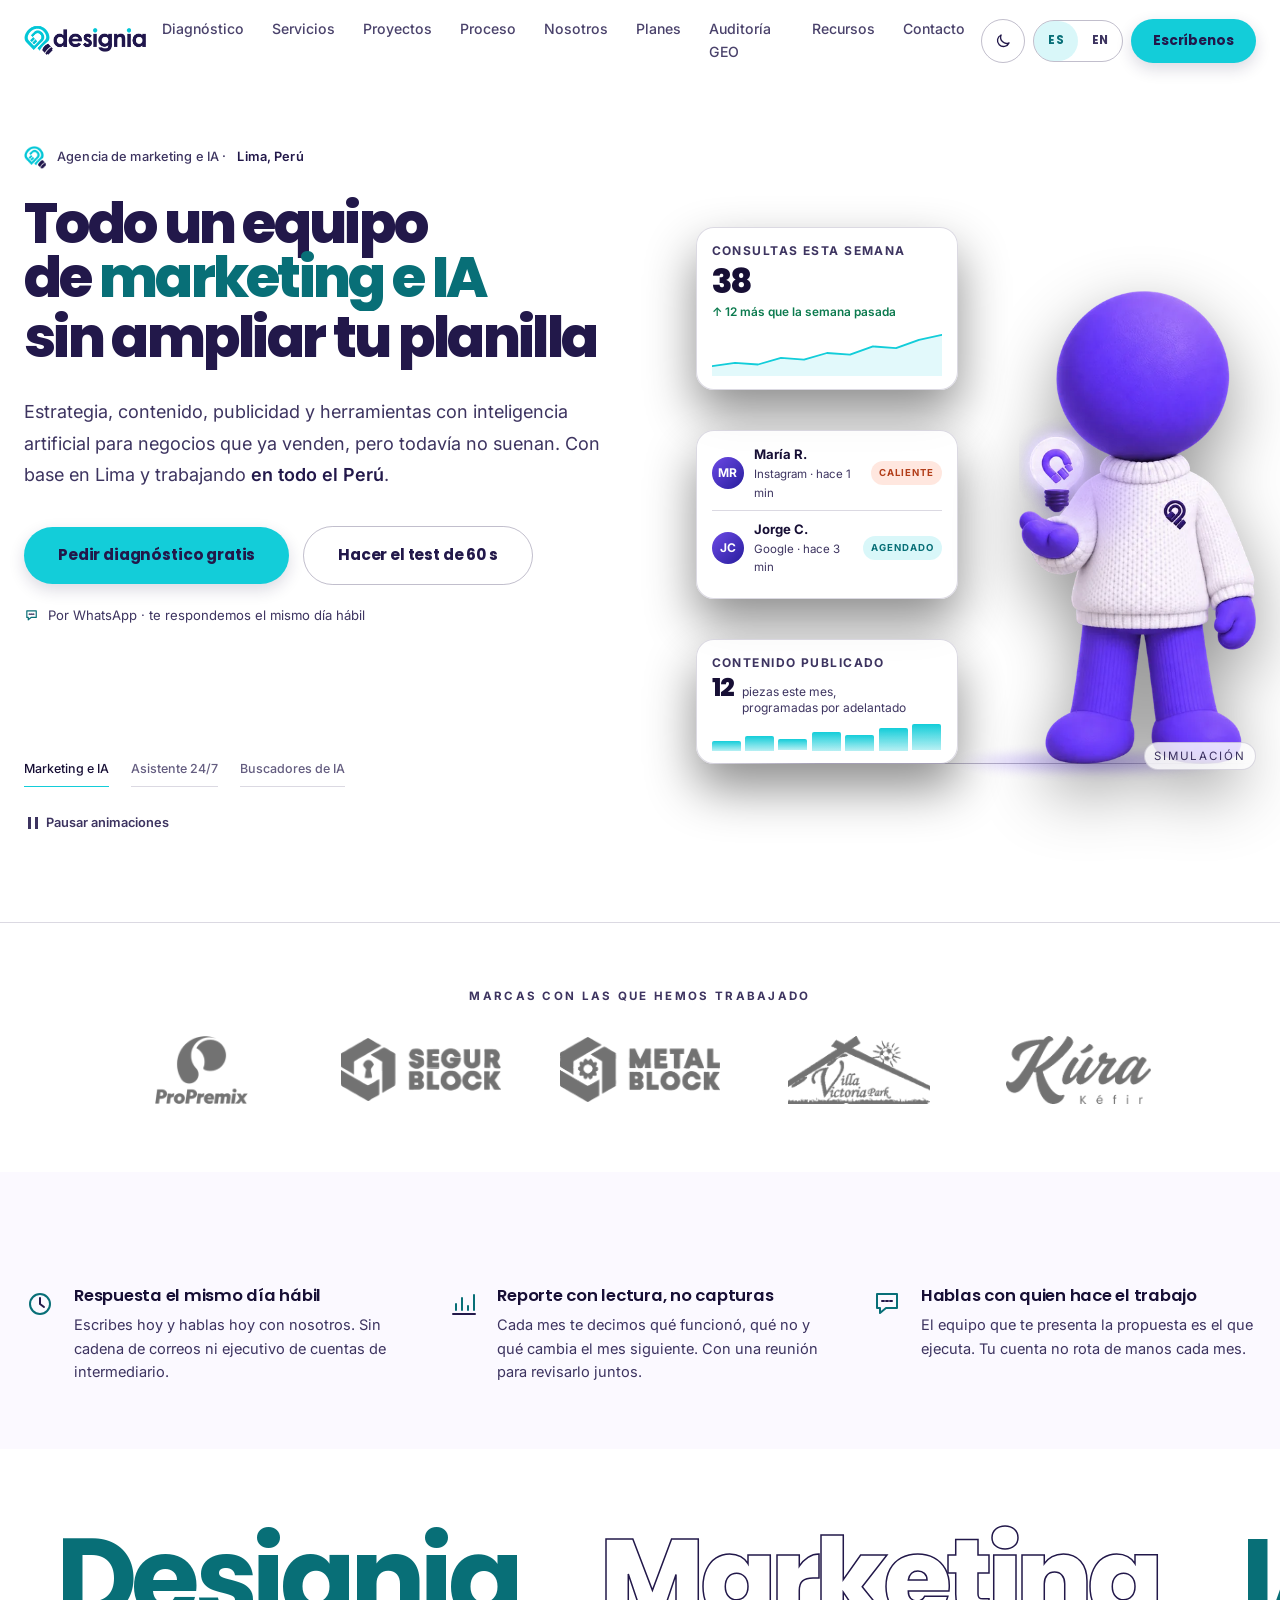
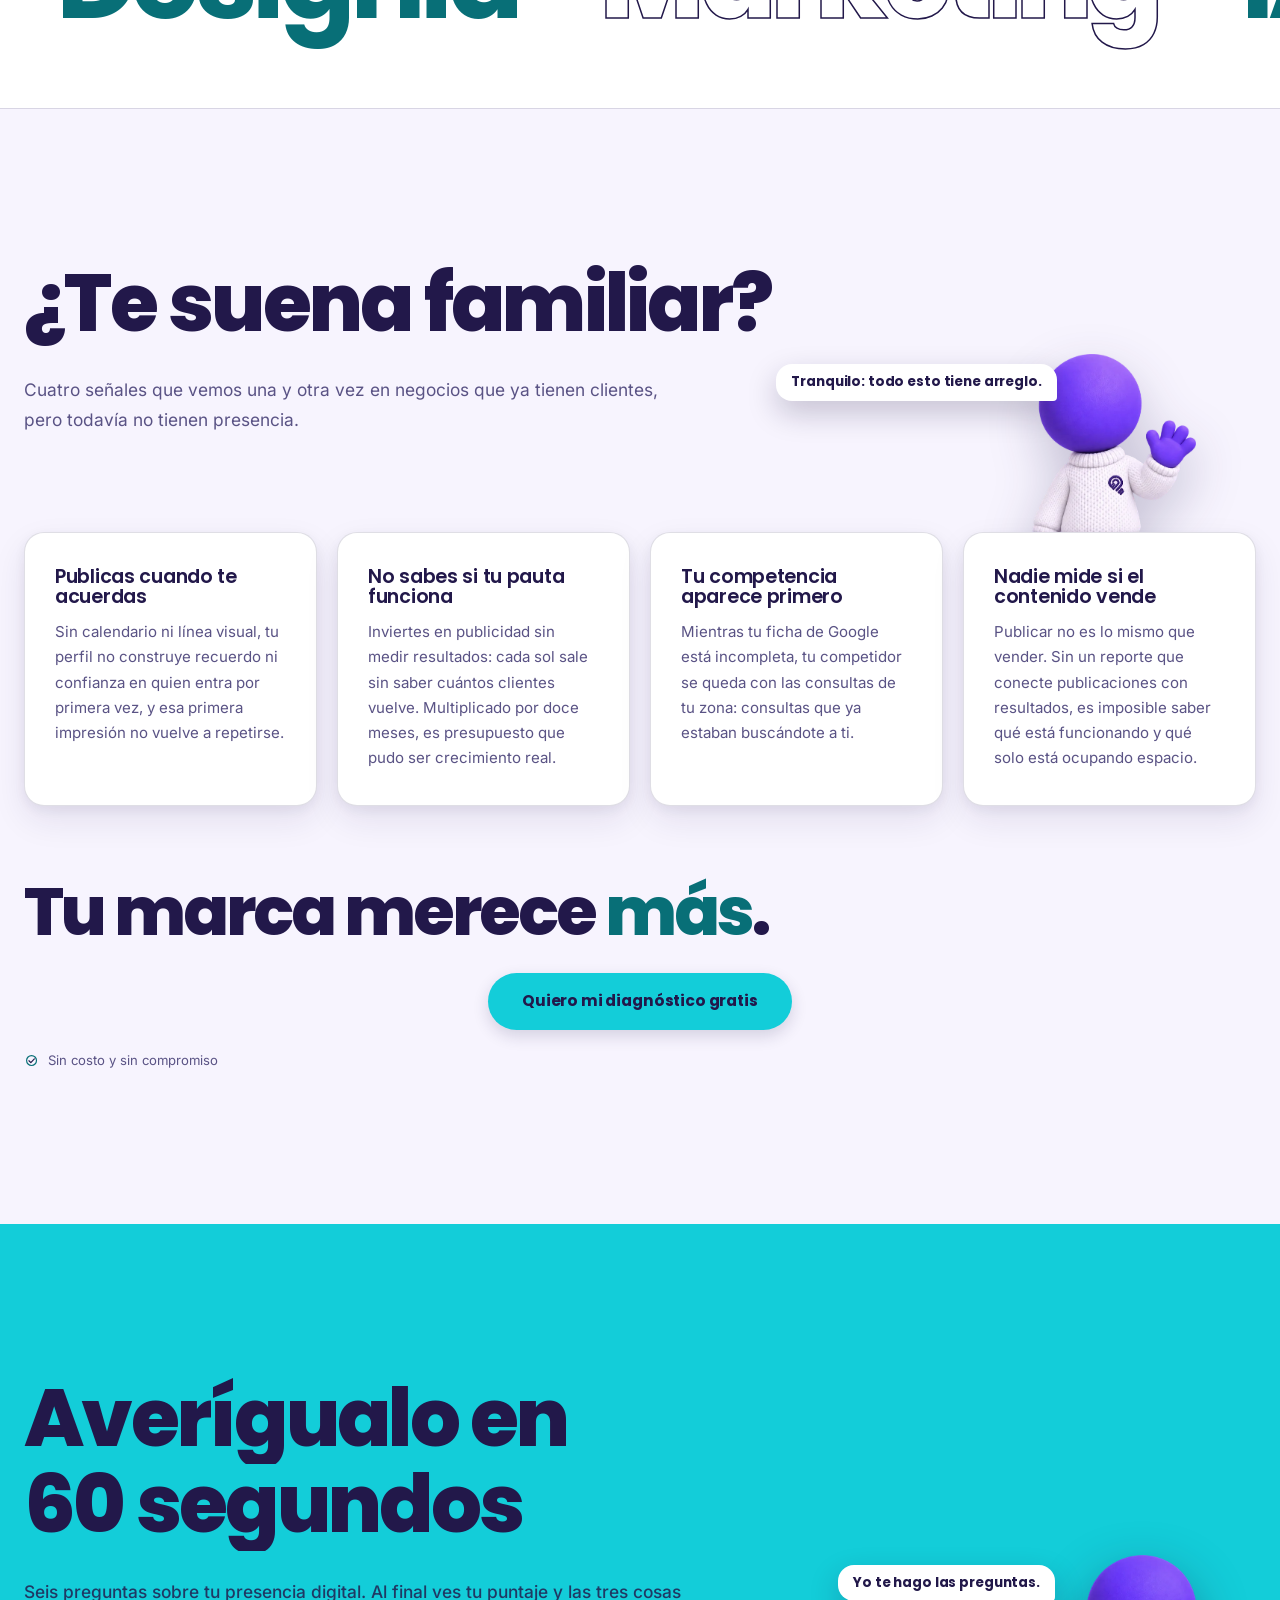
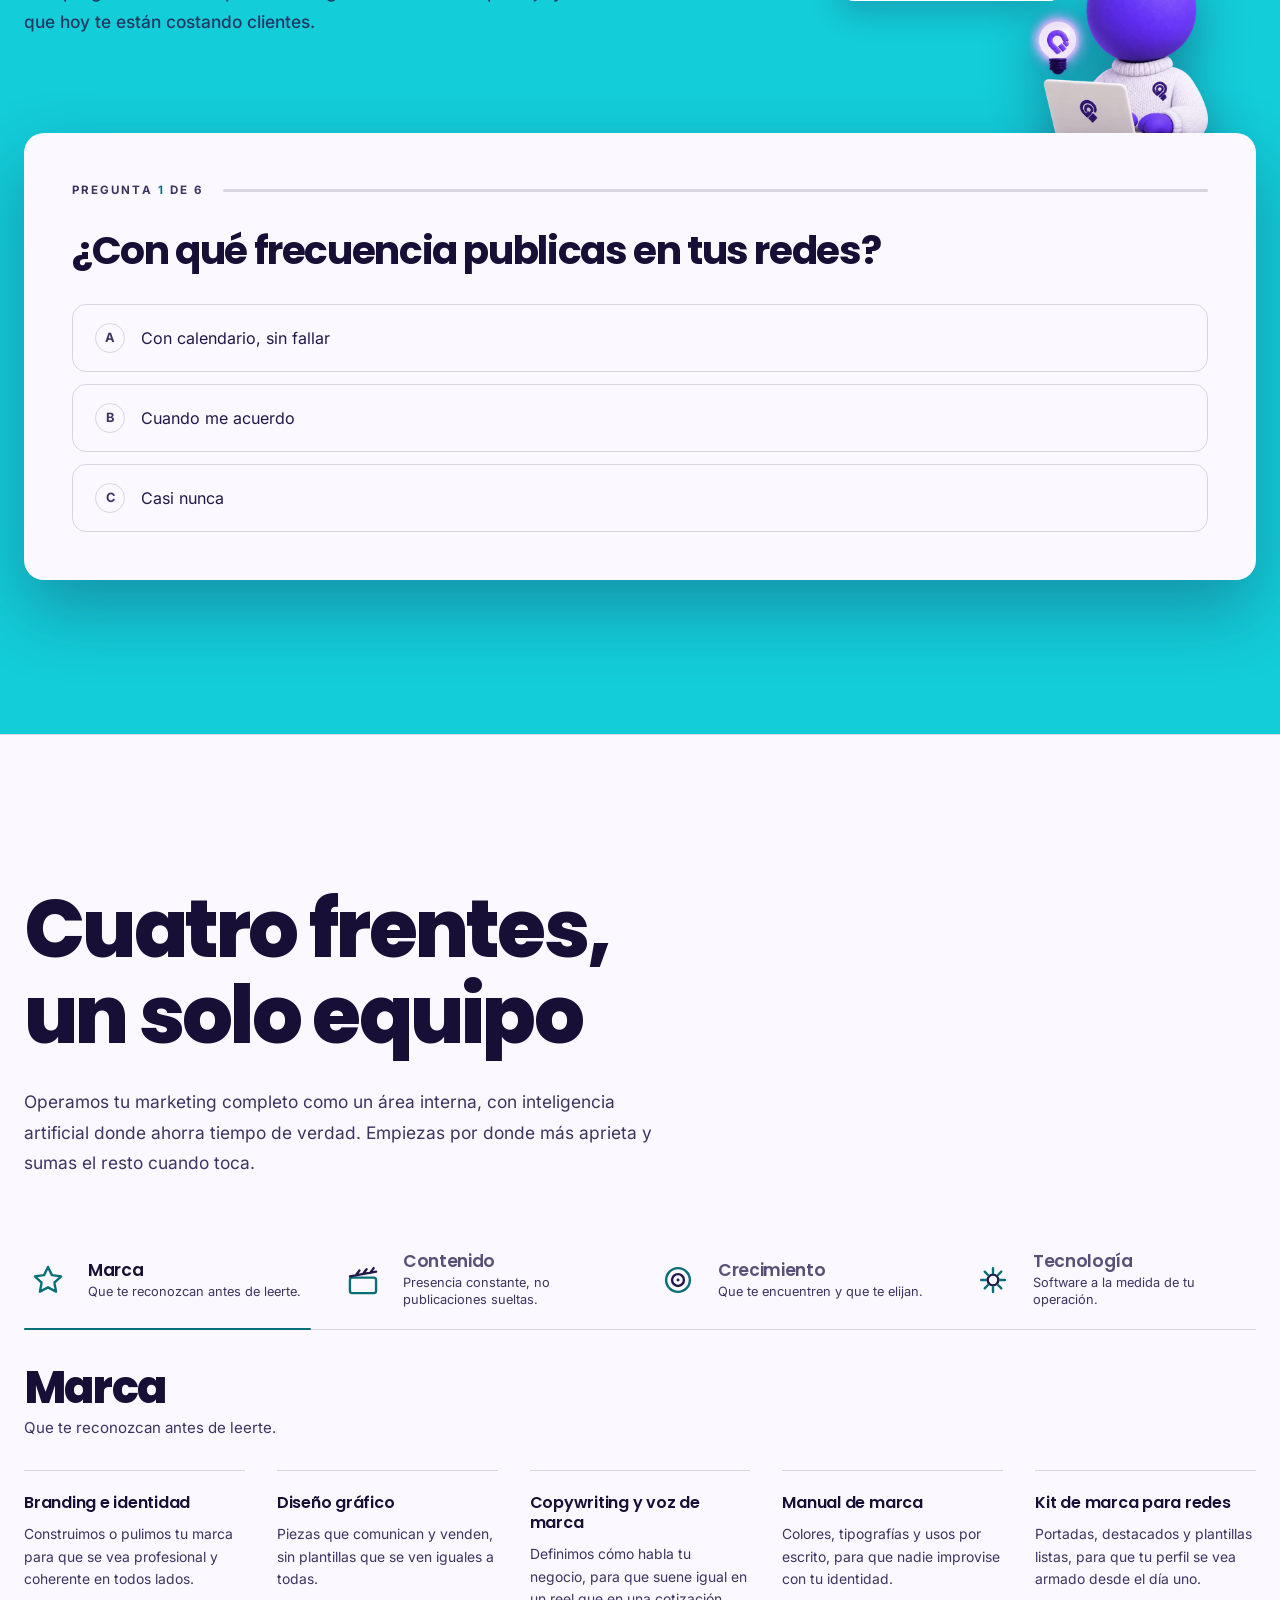
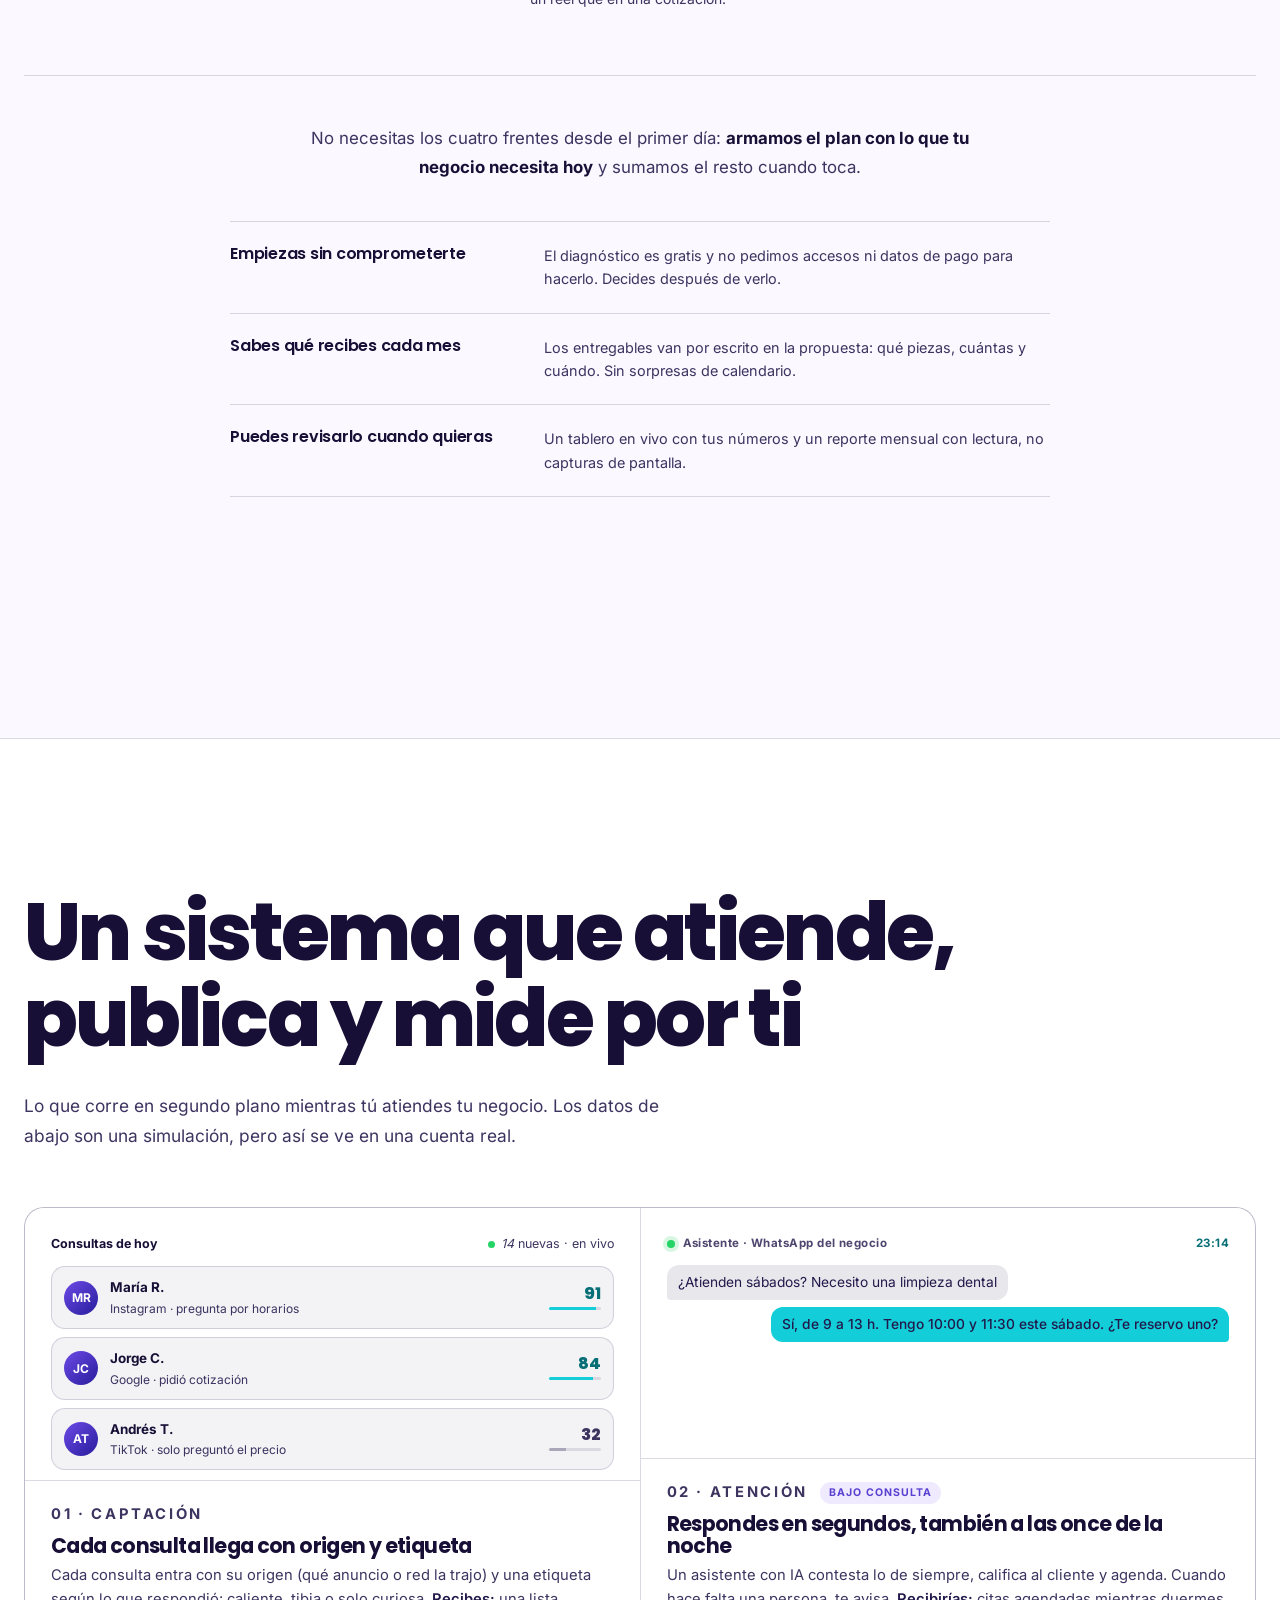
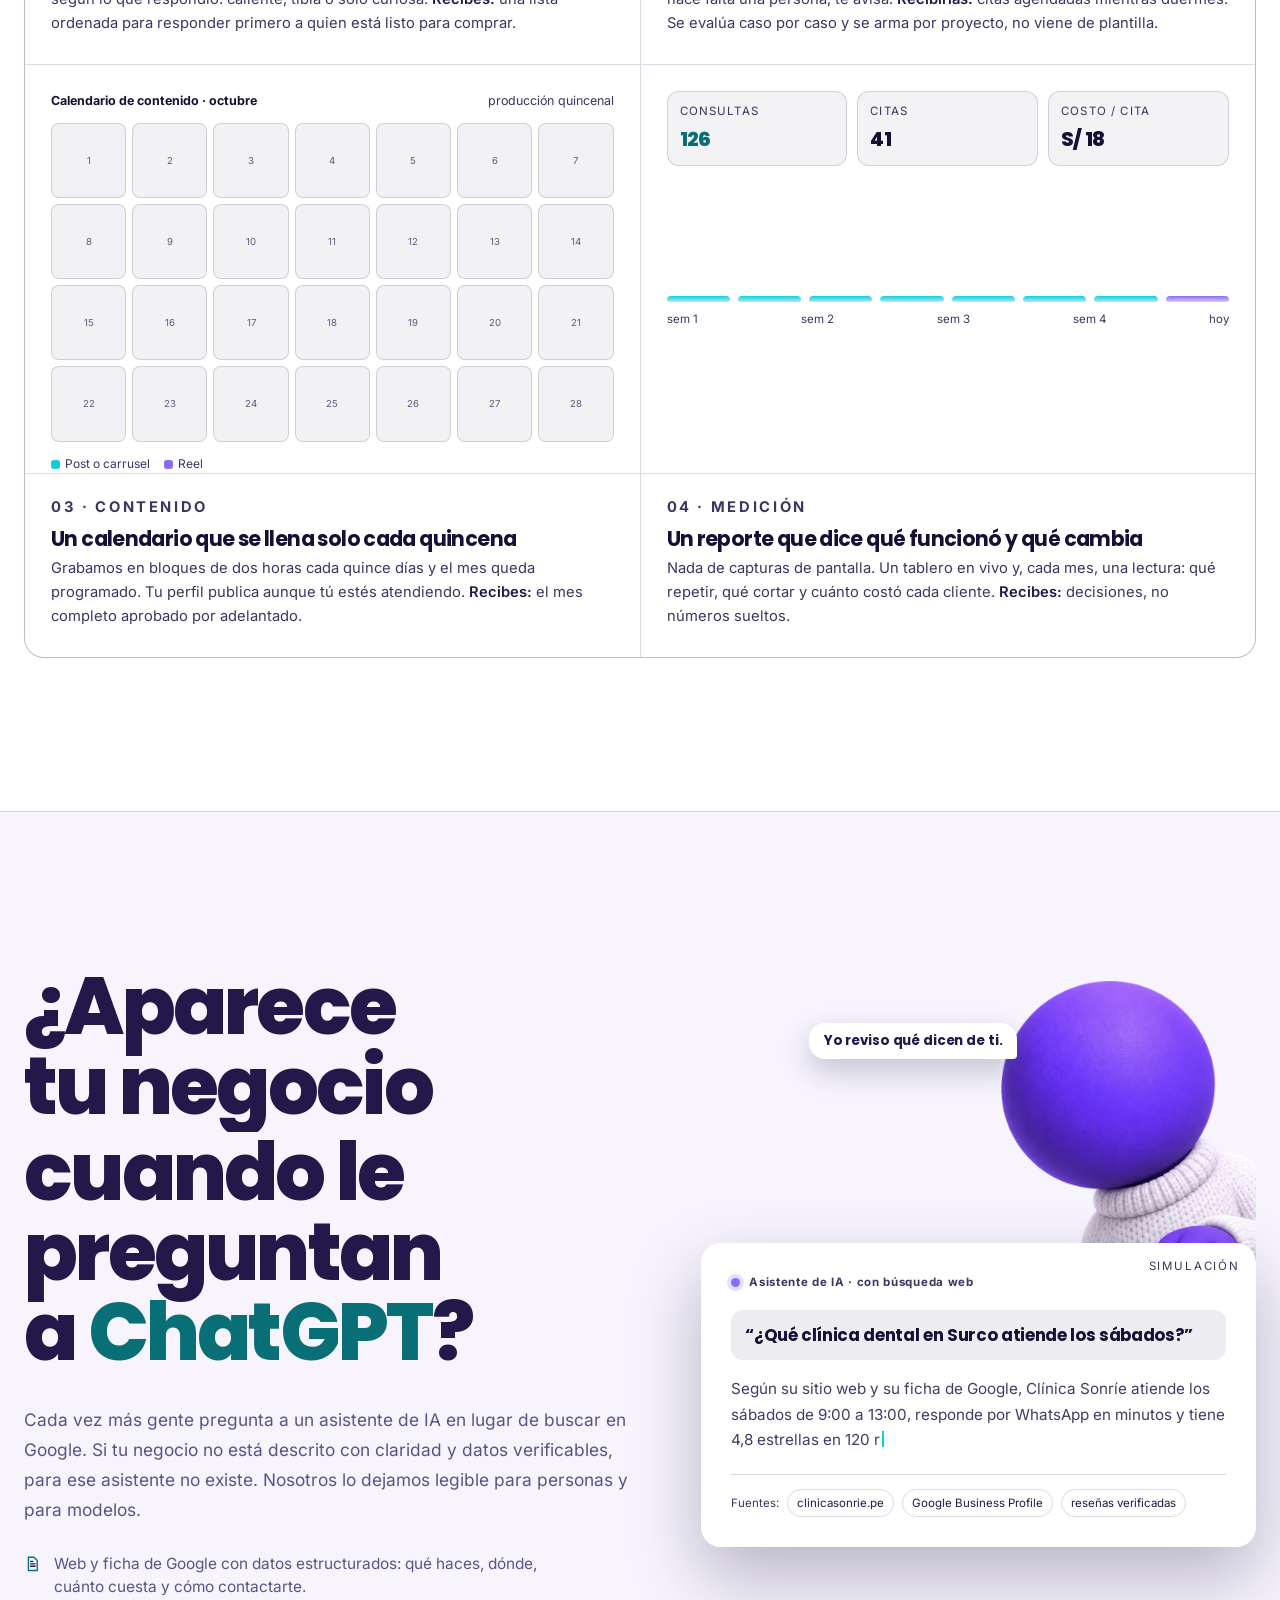
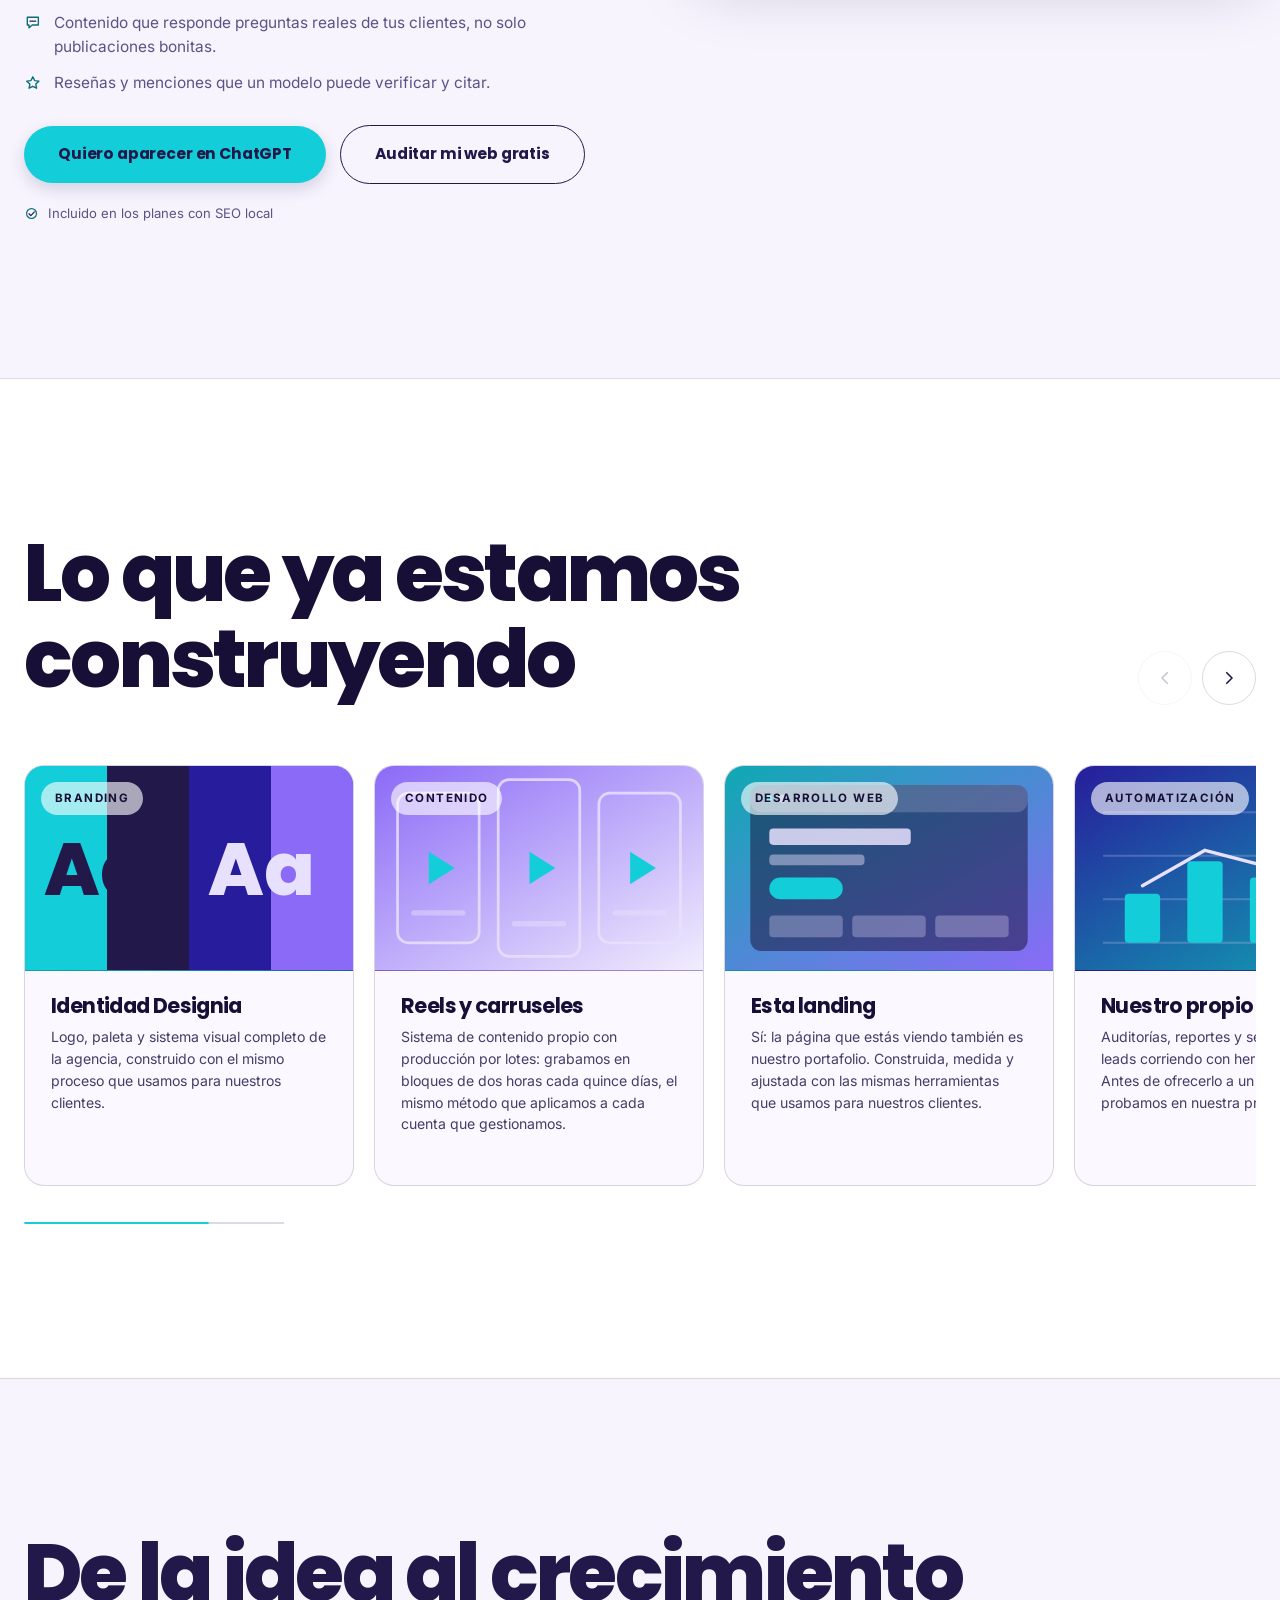
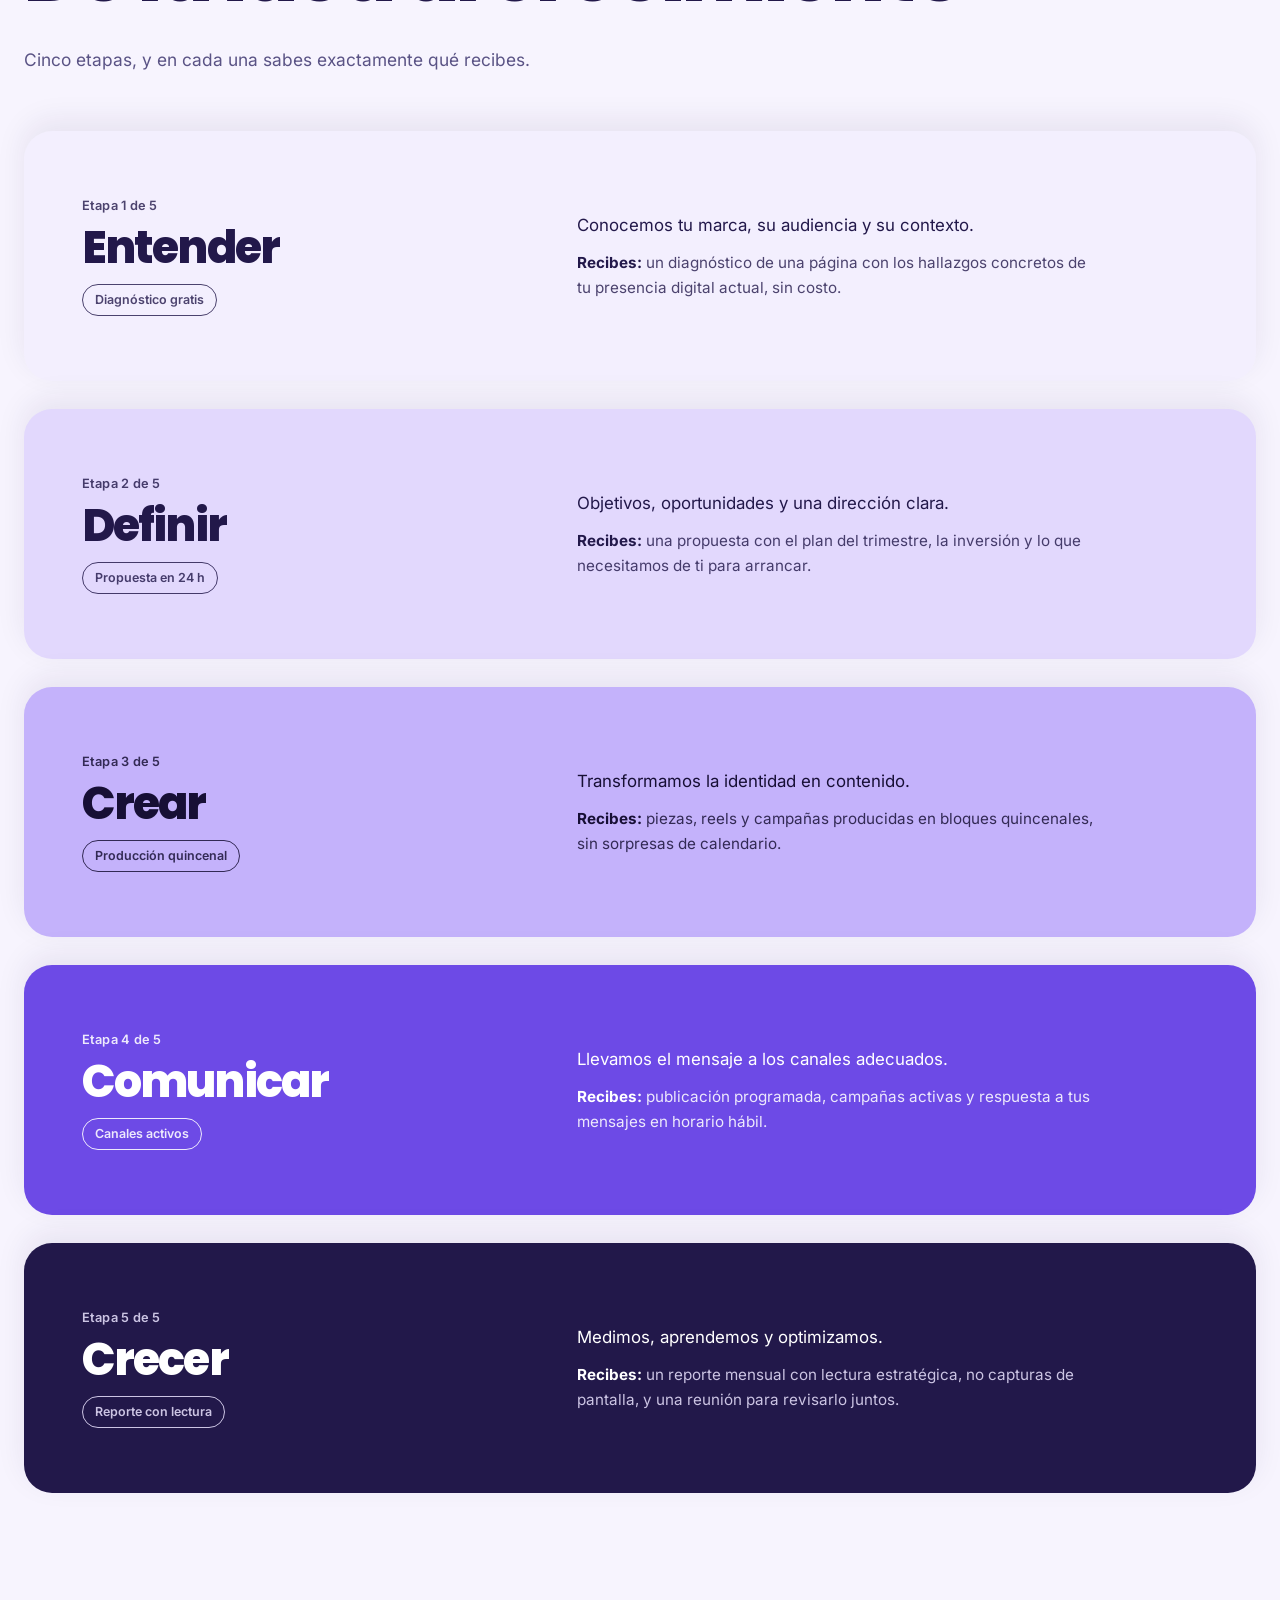
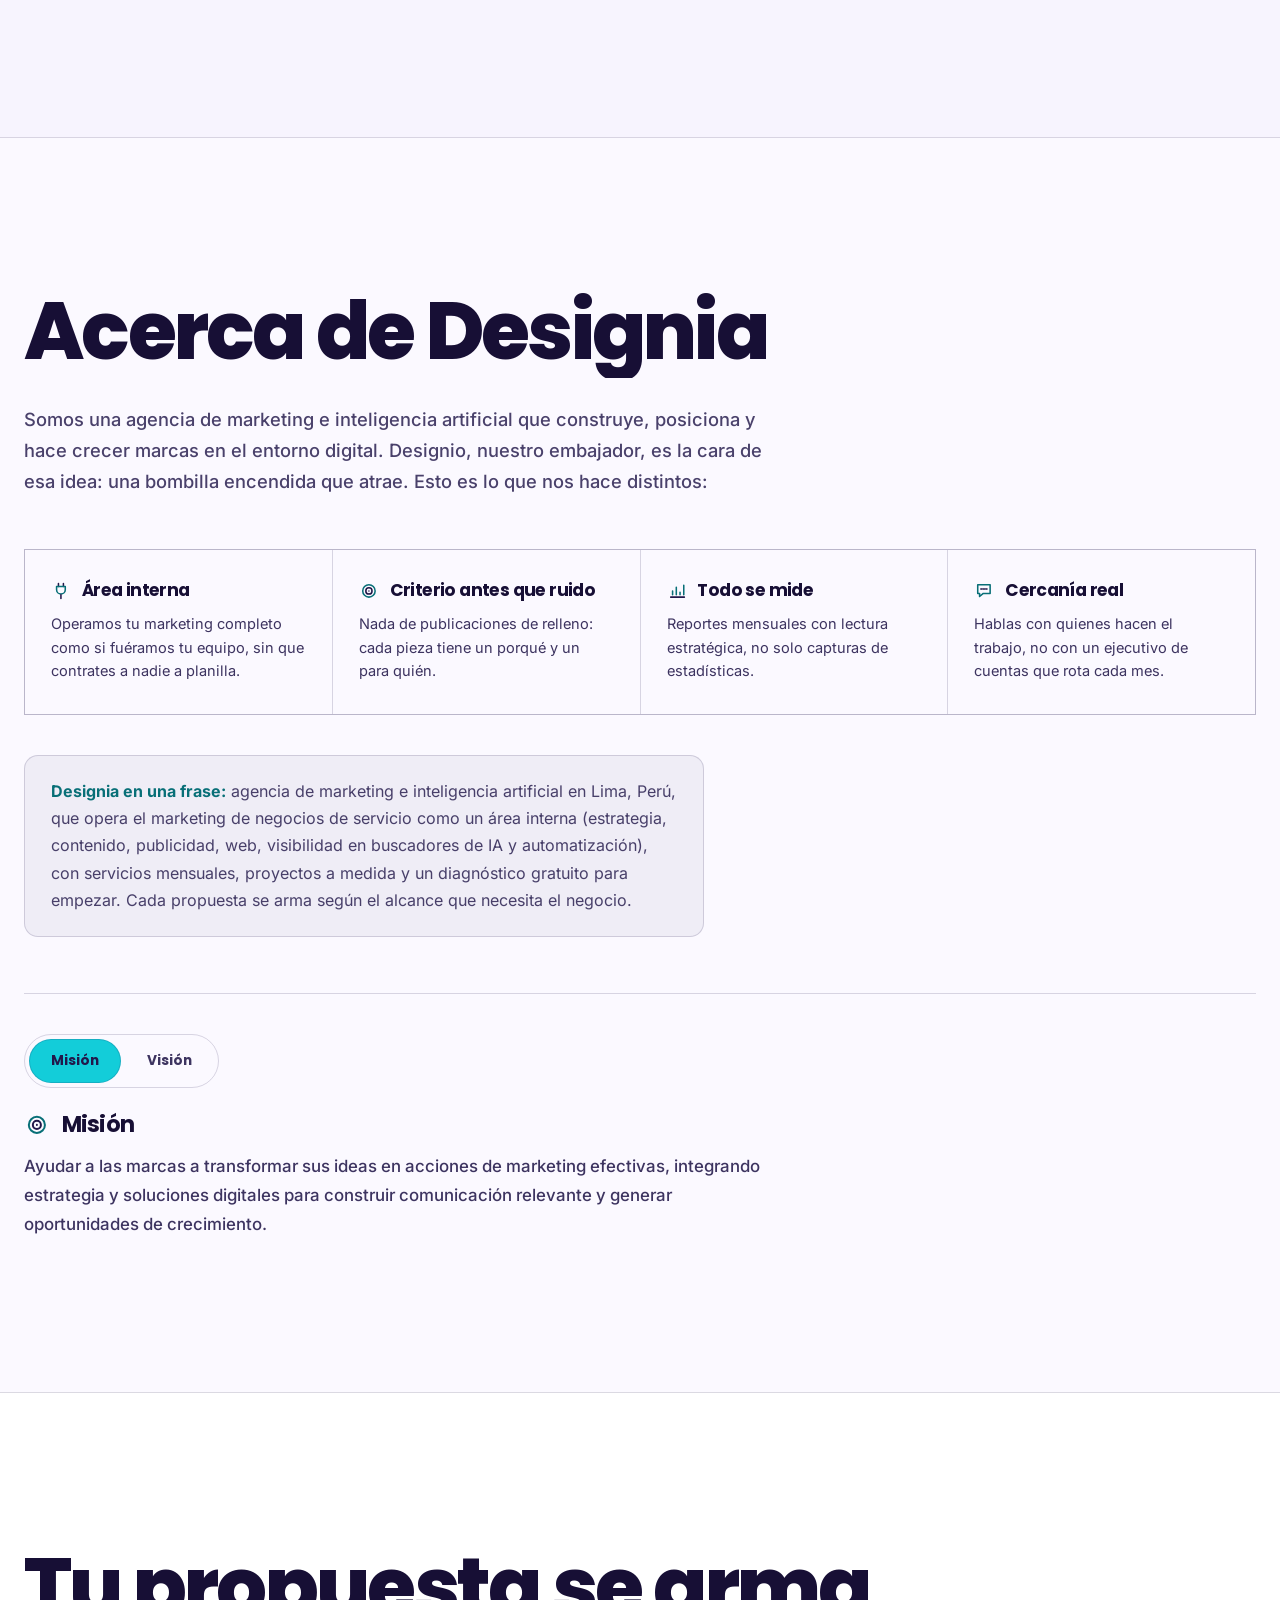
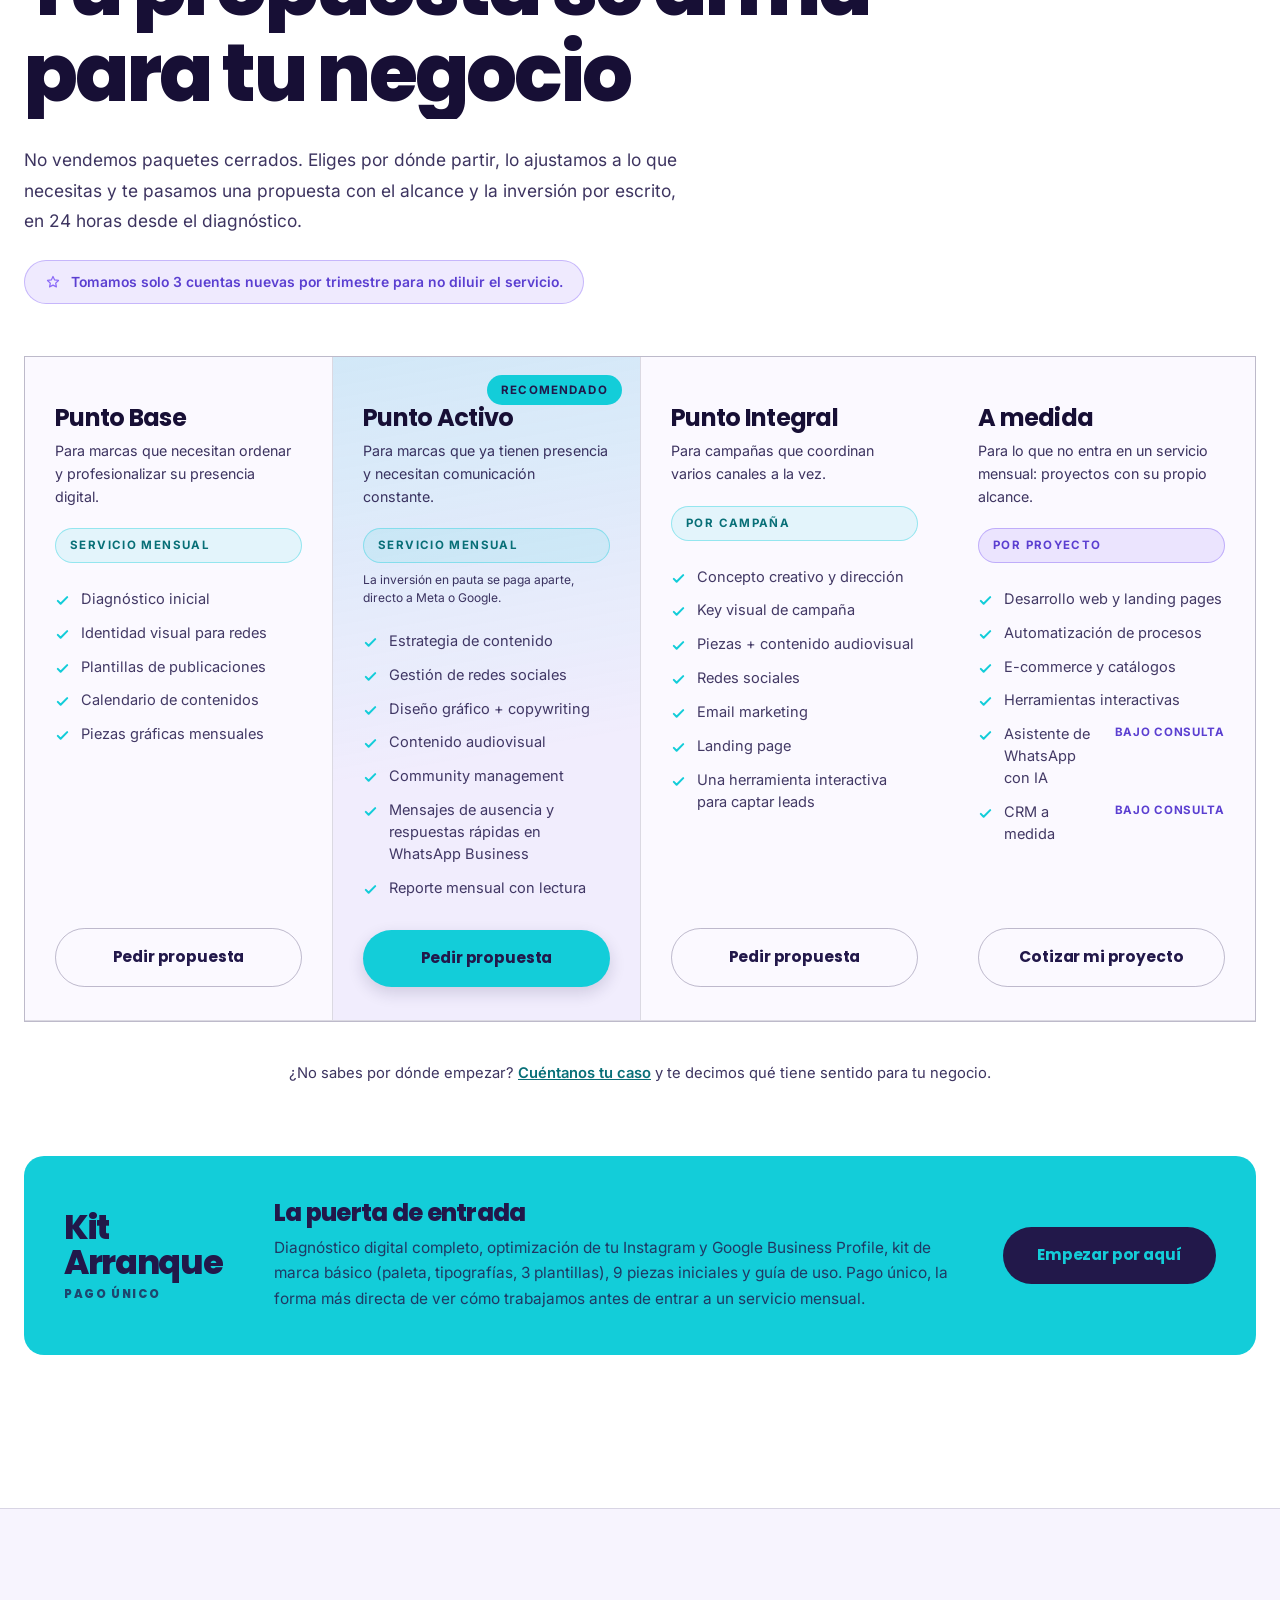
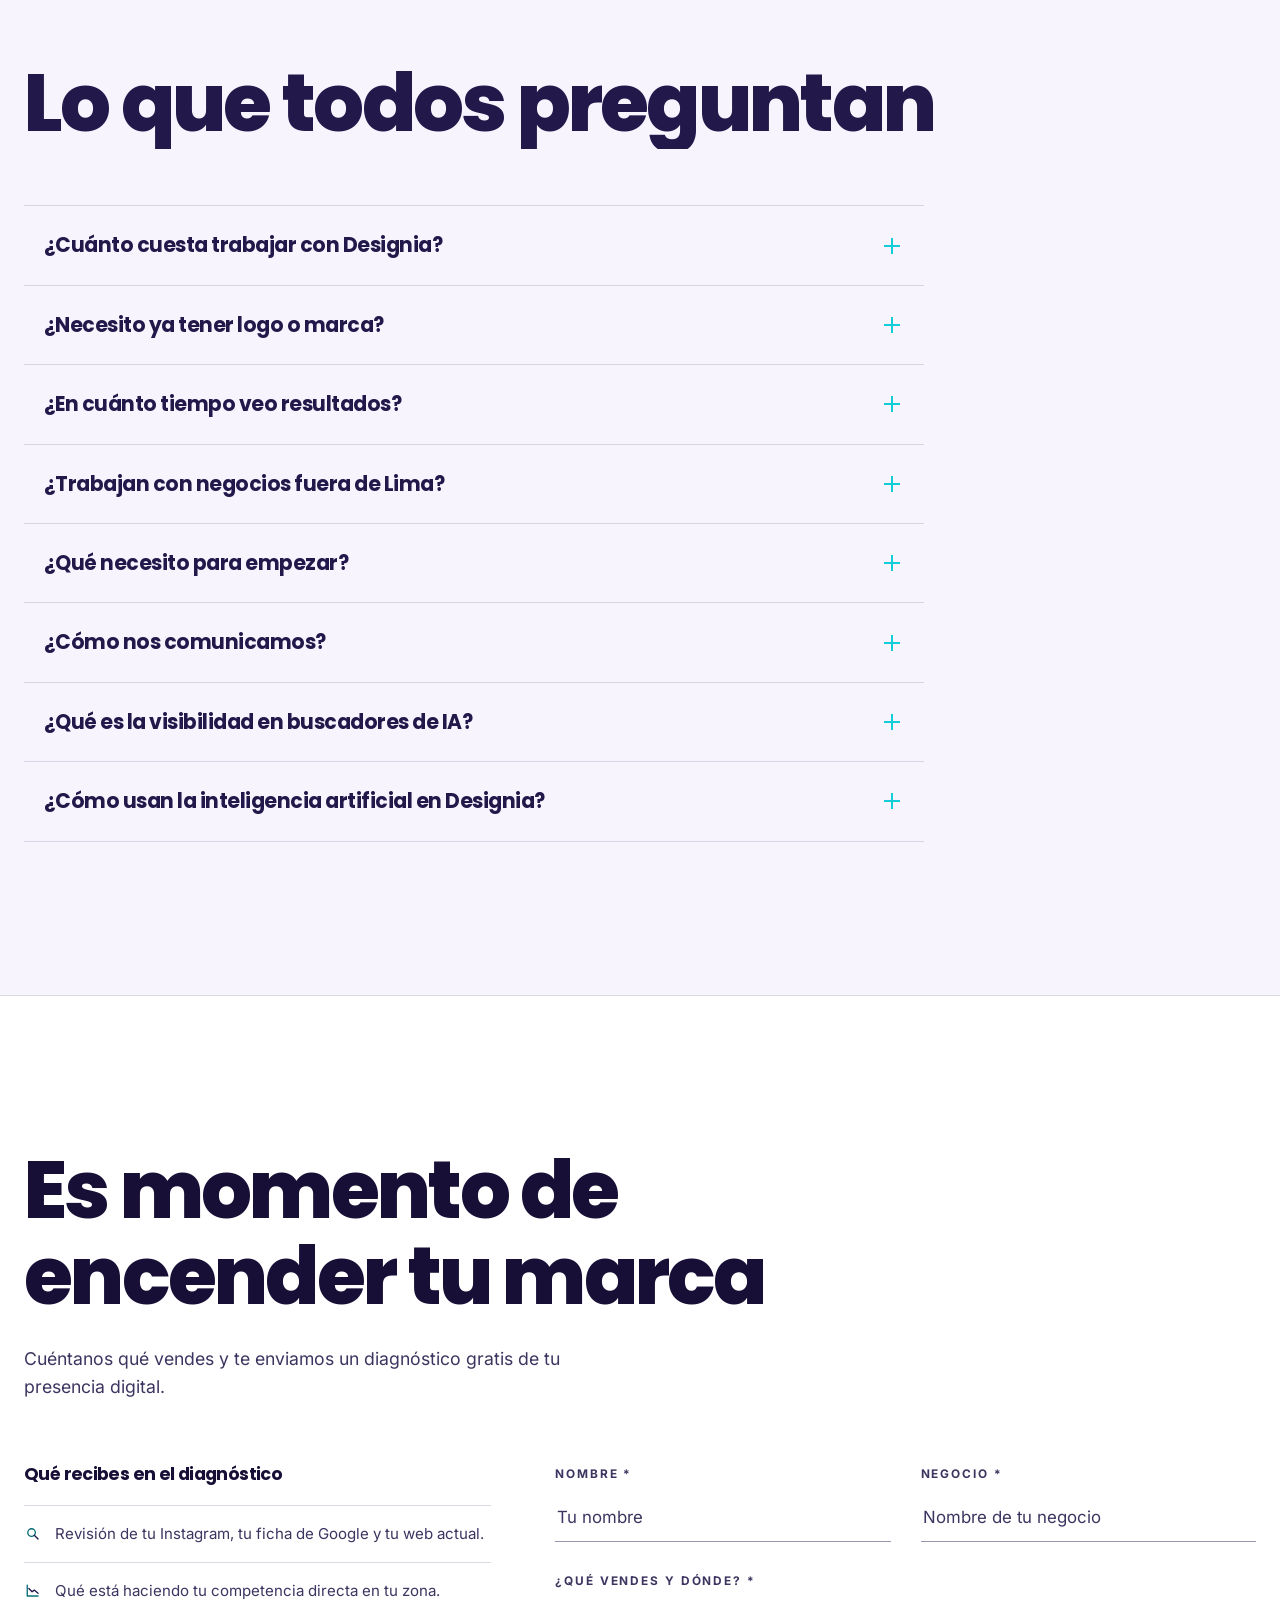
==== commit 3f991e00: "Prueba 5: proceso en pila, burbuja, barra móvil y guiones Co-Authored-By: Claude Opus 5.5 <noreply@a" ====
--- a/es/index.html
+++ b/es/index.html
@@ -2,6 +2,7 @@
 <html lang="es-PE" class="no-js">
 <head>
 <meta charset="UTF-8">
+<script>(function(d){var t;try{t=localStorage.getItem('tema')}catch(e){}if(t!=='claro'&&t!=='noche')t=matchMedia('(prefers-color-scheme: light)').matches?'claro':'noche';d.setAttribute('data-tema',t)})(document.documentElement)</script>
 <script>(function(d){d.classList.remove('no-js');try{if(/[?&](utm_|gclid|fbclid|gbraid|wbraid|ttclid|msclkid)/.test(location.search)||matchMedia('(max-width:959px)').matches)d.classList.add('sin-intro')}catch(e){}})(document.documentElement)</script>
 <meta name="viewport" content="width=device-width, initial-scale=1, viewport-fit=cover">
 <title>Designia · Agencia de Marketing e IA en Lima</title>
@@ -86,7 +87,7 @@
   --blanco:#fff;
 
   /* Hilos de retícula: la estructura se ve, como en las agencias editoriales */
-  --hilo:rgba(232,225,253,.16);
+  --hilo:rgb(var(--L) / .16);
   --hilo-claro:rgba(34,24,74,.14);
 
   --grad-turq:linear-gradient(100deg,var(--turq),var(--turq-600));
@@ -95,7 +96,7 @@
   --r-xs:6px; --r-sm:10px; --r:14px; --r-lg:20px; --r-full:999px;
   --sh:0 4px 12px rgba(34,24,74,.06),0 14px 34px rgba(34,24,74,.09);
   --sh-lg:0 10px 24px rgba(34,24,74,.08),0 30px 64px rgba(34,24,74,.14);
-  --sh-turq:0 10px 30px rgba(19,205,217,.32);
+  --sh-turq:0 6px 16px rgba(9,5,26,.28);
 
   --ease:cubic-bezier(.22,.61,.36,1);
   --ease-expo:cubic-bezier(.16,1,.3,1);
@@ -111,12 +112,12 @@
 body{
   font-family:'Inter',system-ui,-apple-system,'Segoe UI',sans-serif;
   font-size:clamp(.95rem,.92rem + .2vw,1.05rem);
-  line-height:1.6;color:var(--lavanda);background:var(--tinta-900);
+  line-height:1.6;color:var(--tx);background:var(--bg-0);
   -webkit-font-smoothing:antialiased;text-rendering:optimizeLegibility;
 }
 img,svg{max-width:100%;display:block}
 [hidden]{display:none!important}   /* gana a cualquier display de clase */
-a{color:var(--turq)}
+a{color:var(--turq-tx)}
 button{font:inherit;color:inherit;background:none;border:0}
 ::selection{background:var(--turq);color:var(--tinta)}
 
@@ -137,32 +138,19 @@
 .section{padding:var(--sp) 24px;position:relative}
 .inner{max-width:1240px;margin:auto;position:relative;z-index:2}
 
-.w-dark{background:var(--tinta);color:var(--lavanda);border-top:1px solid var(--hilo)}
-.w-deep{background:var(--tinta-900);color:var(--lavanda);border-top:1px solid var(--hilo)}
+.w-dark{background:var(--bg);color:var(--tx);border-top:1px solid var(--hilo)}
+.w-deep{background:var(--bg-0);color:var(--tx);border-top:1px solid var(--hilo)}
 .w-dark h1,.w-dark h2,.w-dark h3,.w-dark h4,
-.w-deep h1,.w-deep h2,.w-deep h3,.w-deep h4{color:var(--blanco)}
-.w-luz{background:var(--lav-050);color:var(--texto);border-top:1px solid var(--hilo-claro)}
-.w-luz h1,.w-luz h2,.w-luz h3,.w-luz h4{color:var(--tinta)}
+.w-deep h1,.w-deep h2,.w-deep h3,.w-deep h4{color:var(--tx-fuerte)}
+.w-luz{background:var(--lz-bg);color:var(--lz-texto);border-top:1px solid var(--hilo-claro)}
+.w-luz h1,.w-luz h2,.w-luz h3,.w-luz h4{color:var(--lz-tx)}
 .w-turq{background:var(--turq);color:var(--tinta);overflow:hidden}
 .w-turq h2,.w-turq h3,.w-turq h4{color:var(--tinta)}
 
 /* Número de sección, tamaño editorial, al margen */
-.section[data-num]::after{content:attr(data-num);position:absolute;top:calc(var(--sp) - .18em);right:24px;
-  font-family:'Poppins',sans-serif;font-weight:800;font-size:clamp(4.5rem,15vw,13rem);line-height:.8;
-  letter-spacing:-.06em;color:transparent;-webkit-text-stroke:2px rgba(19,205,217,.34);pointer-events:none;z-index:1}
-.w-luz[data-num]::after{-webkit-text-stroke-color:rgba(19,205,217,.5)}
-.w-turq[data-num]::after{-webkit-text-stroke-color:rgba(34,24,74,.28)}
-@media(max-width:900px){.section[data-num]::after{font-size:clamp(3.5rem,17vw,7rem);opacity:.7}}
-
-.kicker{display:inline-flex;align-items:center;gap:11px;text-transform:uppercase;letter-spacing:.2em;
-  font-size:.72rem;font-weight:700;color:var(--turq);margin-bottom:20px}
-.kicker::before{content:"";width:32px;height:2px;background:var(--turq);flex:none}
-.w-luz .kicker{color:var(--turq-600)}
-.w-luz .kicker::before{background:var(--turq-600)}
-.w-turq .kicker{color:var(--tinta)}
-.w-turq .kicker::before{background:var(--tinta)}
-.sec-lead{max-width:660px;margin-top:26px;font-size:1.08rem;line-height:1.7;color:rgba(232,225,253,.72)}
-.w-luz .sec-lead{color:var(--texto)}
+
+.sec-lead{max-width:660px;margin-top:26px;font-size:1.08rem;line-height:1.7;color:rgb(var(--L) / .88)}
+.w-luz .sec-lead{color:var(--lz-texto)}
 .w-turq .sec-lead{color:rgba(34,24,74,.82);font-weight:500}
 
 /* ==========================================================================
@@ -171,8 +159,8 @@
 .mask{display:block;overflow:hidden;padding-bottom:.08em}
 .mask>span{display:block;transform:translateY(110%);transition:transform 1s var(--ease-expo) var(--d,0s)}
 .mask.is-in>span{transform:none}
-.grad{background:var(--grad-marca);-webkit-background-clip:text;background-clip:text;color:transparent}
-.w-luz .grad{background:linear-gradient(100deg,var(--turq-600),var(--intenso));-webkit-background-clip:text;background-clip:text}
+.grad{color:var(--turq-tx)}
+.w-luz .grad{color:var(--turq-tx)}
 
 [data-reveal]{opacity:0;transform:translateY(30px);
   transition:opacity .8s var(--ease) var(--d,0s),transform .8s var(--ease) var(--d,0s)}
@@ -196,27 +184,27 @@
 .btn-primary::after{content:"";position:absolute;inset:0;z-index:1;
   background:linear-gradient(100deg,transparent 20%,rgba(255,255,255,.6) 50%,transparent 80%);
   transform:translateX(-120%);transition:transform .7s var(--ease)}
-.btn-primary:hover{transform:translateY(-3px);box-shadow:0 16px 44px rgba(19,205,217,.48)}
+.btn-primary:hover{transform:translateY(-3px);box-shadow:0 10px 22px rgba(9,5,26,.34)}
 .btn-primary:hover::after{transform:translateX(120%)}
-.btn-ghost{border:1.5px solid rgba(232,225,253,.34);color:var(--lavanda)}
-.btn-ghost:hover{border-color:var(--turq);color:var(--turq);transform:translateY(-3px)}
-.btn-line{border:1.5px solid var(--tinta);color:var(--tinta)}
+.btn-ghost{border:1.5px solid rgb(var(--L) / .34);color:var(--tx)}
+.btn-ghost:hover{border-color:var(--turq);color:var(--turq-tx);transform:translateY(-3px)}
+.btn-line{border:1.5px solid var(--lz-tx);color:var(--lz-tx)}
 .btn-line:hover{background:var(--tinta);color:var(--lavanda);transform:translateY(-3px)}
 .btn-sm{min-height:44px;padding:11px 22px;font-size:.85rem}
 .cta-row{display:flex;gap:14px;flex-wrap:wrap;align-items:center}
 .cta-nota{display:inline-flex;align-items:center;gap:9px;font-size:.86rem;font-weight:500;
-  color:rgba(232,225,253,.62)}
-.w-luz .cta-nota{color:var(--texto)}
-.cta-nota .ic-s{--t1:var(--turq)}
+  color:rgb(var(--L) / .88)}
+.w-luz .cta-nota{color:var(--lz-texto)}
+.cta-nota .ic-s{--t1:var(--turq-tx)}
 
 /* ==========================================================================
    7. ÍCONOS — set propio, plano, dos tintas, mismo trazo
    ========================================================================== */
-.ic,.ic-s,.ic-m{fill:none;stroke-linecap:round;stroke-linejoin:round;--t1:var(--turq);--t2:var(--lavanda)}
+.ic,.ic-s,.ic-m{fill:none;stroke-linecap:round;stroke-linejoin:round;--t1:var(--turq-tx);--t2:var(--tx)}
 .ic{width:38px;height:38px;stroke-width:4}
 .ic-m{width:46px;height:46px;stroke-width:3.6}
 .ic-s{width:1.15em;height:1.15em;stroke-width:5;vertical-align:-.2em;display:inline-block;flex:none}
-.w-luz .ic,.w-luz .ic-s,.w-luz .ic-m{--t2:var(--tinta)}
+.w-luz .ic,.w-luz .ic-s,.w-luz .ic-m{--t2:var(--lz-tx)}
 .w-turq .ic-s{--t1:var(--intenso);--t2:var(--tinta)}
 .ico-tile{display:grid;place-items:center;width:60px;height:60px;border-radius:var(--r);
   background:rgba(19,205,217,.1);border:1px solid rgba(19,205,217,.3);
@@ -230,7 +218,7 @@
 /* ==========================================================================
    8. INTRO
    ========================================================================== */
-#intro{position:fixed;inset:0;z-index:10000;display:grid;place-items:center;background:var(--tinta-900);
+#intro{position:fixed;inset:0;z-index:10000;display:grid;place-items:center;background:var(--bg-0);
   transition:opacity .55s var(--ease),visibility .55s}
 #intro.done{opacity:0;visibility:hidden;pointer-events:none}
 html.sin-intro #intro{display:none}
@@ -243,17 +231,17 @@
   transform:translateX(-130%);animation:barrido .85s .45s var(--ease) forwards}
 @keyframes barrido{to{transform:translateX(130%)}}
 .intro-tag{opacity:0;font-size:.66rem;letter-spacing:.28em;text-transform:uppercase;
-  color:var(--turq);font-weight:700;animation:sube .6s .55s var(--ease) forwards}
-.intro-bar{width:min(230px,50vw);height:2px;background:rgba(232,225,253,.14);overflow:hidden;
+  color:var(--turq-tx);font-weight:700;animation:sube .6s .55s var(--ease) forwards}
+.intro-bar{width:min(230px,50vw);height:2px;background:rgb(var(--L) / .14);overflow:hidden;
   opacity:0;animation:sube .4s .5s forwards}
 .intro-bar i{display:block;height:100%;background:var(--turq);transform-origin:left;
   transform:scaleX(0);animation:carga 1s .35s var(--ease) forwards}
 @keyframes carga{to{transform:scaleX(1)}}
 @keyframes sube{from{opacity:0;transform:translateY(14px)}to{opacity:1;transform:none}}
 #saltar{position:absolute;bottom:26px;left:50%;transform:translateX(-50%);
-  border:1px solid rgba(232,225,253,.28);color:rgba(232,225,253,.8);border-radius:var(--r-full);
+  border:1px solid rgb(var(--L) / .28);color:rgb(var(--L) / .8);border-radius:var(--r-full);
   padding:9px 22px;font-size:.78rem;font-weight:600;cursor:pointer;transition:.3s;z-index:3}
-#saltar:hover{border-color:var(--turq);color:var(--turq)}
+#saltar:hover{border-color:var(--turq);color:var(--turq-tx)}
 
 /* ==========================================================================
    9. CURSOR — punto y anillo se pintan en el MISMO fotograma (ver JS)
@@ -284,21 +272,21 @@
 .progress{position:fixed;top:0;left:0;right:0;height:3px;z-index:70;pointer-events:none}
 .progress i{display:block;height:100%;background:var(--turq);transform:scaleX(0);transform-origin:left}
 .topbar{position:sticky;top:0;z-index:60;display:flex;align-items:center;justify-content:space-between;
-  gap:16px;padding:14px 24px;background:rgba(23,15,53,.72);backdrop-filter:blur(16px);
+  gap:16px;padding:14px 24px;background:rgb(var(--B0) / .72);backdrop-filter:blur(16px);
   -webkit-backdrop-filter:blur(16px);border-bottom:1px solid transparent;
   transition:padding .35s var(--ease),background .35s,border-color .35s}
-.topbar.scrolled{padding:9px 24px;background:rgba(23,15,53,.94);border-bottom-color:var(--hilo)}
+.topbar.scrolled{padding:9px 24px;background:rgb(var(--B0) / .94);border-bottom-color:var(--hilo)}
 .logo-top{height:42px;width:auto;transition:height .35s var(--ease)}
 .topbar.scrolled .logo-top{height:34px}
 .topbar nav{display:flex;gap:28px}
 @media(max-width:1180px) and (min-width:1001px){.topbar nav{gap:18px}.topbar nav a{font-size:.84rem}}
-.topbar nav a{color:rgba(232,225,253,.82);text-decoration:none;font-weight:500;font-size:.88rem;
+.topbar nav a{color:rgb(var(--L) / .82);text-decoration:none;font-weight:500;font-size:.88rem;
   position:relative;padding:4px 0;transition:color .3s}
 .topbar nav a::after{content:"";position:absolute;left:0;bottom:0;width:100%;height:1.5px;
   background:var(--turq);transform:scaleX(0);transform-origin:right;transition:transform .4s var(--ease)}
-.topbar nav a:hover{color:var(--turq)}
+.topbar nav a:hover{color:var(--turq-tx)}
 .topbar nav a:hover::after,.topbar nav a.active::after{transform:scaleX(1);transform-origin:left}
-.topbar nav a.active{color:var(--turq)}
+.topbar nav a.active{color:var(--turq-tx)}
 .nav-cta{display:flex;align-items:center;gap:8px}
 .burger{display:none;padding:10px 9px;min-width:44px;min-height:44px;line-height:0;cursor:pointer;z-index:61}
 .burger span{display:block;width:26px;height:2px;margin:6px 0;background:var(--lavanda);
@@ -311,13 +299,13 @@
   .topbar nav{position:fixed;left:0;right:0;top:var(--h-barra,70px);
     height:calc(100dvh - var(--h-barra,70px));
     flex-direction:column;gap:0;padding:18px 24px calc(40px + env(safe-area-inset-bottom));
-    background:var(--tinta-900);overflow-y:auto;overscroll-behavior:contain;
+    background:var(--bg-0);overflow-y:auto;overscroll-behavior:contain;
     z-index:55;                       /* encima del contenido, debajo de la barra (60) */
     opacity:0;visibility:hidden;transform:translateY(-10px);
     transition:opacity .3s var(--ease),transform .38s var(--ease-expo),visibility .38s}
   .topbar nav.open{opacity:1;visibility:visible;transform:none}
   .topbar nav a{padding:18px 2px;font-family:'Poppins',sans-serif;font-weight:700;font-size:1.5rem;
-    letter-spacing:-.03em;color:var(--lavanda);border-bottom:1px solid var(--hilo);
+    letter-spacing:-.03em;color:var(--tx);border-bottom:1px solid var(--hilo);
     opacity:0;transform:translateY(-10px);transition:opacity .4s var(--ease),transform .4s var(--ease)}
   .topbar nav.open a{opacity:1;transform:none;transition-delay:calc(.045s * var(--n,0) + .1s)}
   .topbar nav a::after{display:none}
@@ -328,48 +316,38 @@
    11. HERO
    ========================================================================== */
 .hero{position:relative;overflow:hidden;padding:clamp(48px,5vw,76px) 24px clamp(56px,6vw,88px);
-  background:var(--tinta-900);color:var(--lavanda);display:flex;align-items:center}
-.hero::after{content:"";position:absolute;inset:0;pointer-events:none;
-  background:radial-gradient(600px circle at var(--mx,62%) var(--my,38%),rgba(19,205,217,.14),transparent 62%)}
+  background:var(--bg-0);color:var(--tx);display:flex;align-items:center}
 /* En lugar de retícula, un halo suave que da profundidad sin dibujar líneas */
-.hero-glow{position:absolute;inset:0;pointer-events:none;
-  background:radial-gradient(70% 55% at 18% 12%,rgba(19,205,217,.14),transparent 70%),
-             radial-gradient(60% 50% at 88% 88%,rgba(139,106,247,.16),transparent 70%)}
-.blob{position:absolute;border-radius:50%;filter:blur(90px);opacity:.5;pointer-events:none;
-  animation:flotar 18s ease-in-out infinite;will-change:transform}
-.b1{width:460px;height:460px;background:var(--turq);top:-160px;left:-140px;opacity:.32}
-.b2{width:420px;height:420px;background:var(--violeta);bottom:-180px;right:-110px;animation-delay:-9s;opacity:.34}
-@keyframes flotar{0%,100%{transform:translate(0,0) scale(1)}50%{transform:translate(50px,34px) scale(1.16)}}
 .hero .inner{max-width:1240px;width:100%}
 .hero-eyebrow{display:inline-flex;align-items:center;gap:11px;padding:8px 20px 8px 10px;margin-bottom:24px;
-  border-radius:var(--r-full);background:rgba(232,225,253,.06);border:1px solid var(--hilo);
-  font-size:.78rem;font-weight:600;color:var(--lavanda);opacity:0;animation:sube .7s .15s var(--ease) forwards}
-.hero-eyebrow b{color:var(--turq);font-weight:700}
+  border-radius:var(--r-full);background:rgb(var(--L) / .06);border:1px solid var(--hilo);
+  font-size:.78rem;font-weight:600;color:var(--tx);opacity:0;animation:sube .7s .15s var(--ease) forwards}
+.hero-eyebrow b{color:var(--turq-tx);font-weight:700}
 .hero .mask>span{animation:linea 1.05s var(--ease-expo) both}
 .hero .mask:nth-of-type(2)>span{animation-delay:.1s}
 @keyframes linea{from{transform:translateY(110%)}to{transform:none}}
 .big-rot{margin-top:20px;font-family:'Poppins',sans-serif;font-size:clamp(1.15rem,.9rem + 1.1vw,1.9rem);
-  font-weight:700;letter-spacing:-.03em;color:var(--lavanda);min-height:1.5em;
+  font-weight:700;letter-spacing:-.03em;color:var(--tx);min-height:1.5em;
   display:flex;align-items:center;gap:12px;flex-wrap:wrap;
   opacity:0;animation:sube .8s .45s var(--ease) forwards}
-.rot-word{display:inline-block;color:var(--turq);
+.rot-word{display:inline-block;color:var(--turq-tx);
   transition:opacity .32s var(--ease),transform .32s var(--ease)}
 .rot-word.fade{opacity:0;transform:translateY(12px)}
 @media(max-width:760px){.big-rot{display:block;line-height:1.25;min-height:2.5em}.big-rot .mark{display:none}}
 .rot-ia{font-style:normal;display:inline-block;min-width:5.4ch;transition:opacity .3s var(--ease),transform .3s var(--ease)}
 .rot-ia.fade{opacity:0;transform:translateY(10px)}
 .hero .lead{margin:18px 0 32px;max-width:580px;font-size:1.08rem;line-height:1.72;
-  color:rgba(232,225,253,.7);opacity:0;animation:sube .8s .58s var(--ease) forwards}
-.hero .lead strong{color:var(--lavanda);font-weight:600}
+  color:rgb(var(--L) / .88);opacity:0;animation:sube .8s .58s var(--ease) forwards}
+.hero .lead strong{color:var(--tx);font-weight:600}
 .hero .cta-row{opacity:0;animation:sube .8s .7s var(--ease) forwards}
-.social-lab{margin-top:36px;font-size:.7rem;font-weight:700;letter-spacing:.2em;text-transform:uppercase;
-  color:rgba(232,225,253,.58);opacity:0;animation:sube .8s .82s var(--ease) forwards}
+.social-lab{margin-top:36px;font-size:.75rem;font-weight:700;letter-spacing:.2em;text-transform:uppercase;
+  color:rgb(var(--L) / .88);opacity:0;animation:sube .8s .82s var(--ease) forwards}
 .social-row{margin-top:14px;display:flex;gap:10px;flex-wrap:wrap;opacity:0;animation:sube .8s .9s var(--ease) forwards}
 @media(max-width:760px){.social-lab,.social-row{display:none}}
 .pill{display:inline-flex;align-items:center;gap:9px;min-height:44px;padding:10px 20px;border-radius:var(--r-full);
-  border:1px solid var(--hilo);color:var(--lavanda);text-decoration:none;font-size:.87rem;font-weight:500;
+  border:1px solid var(--hilo);color:var(--tx);text-decoration:none;font-size:.87rem;font-weight:500;
   transition:transform .35s var(--ease),border-color .3s,color .3s,background .3s}
-.pill:hover{border-color:var(--turq);color:var(--turq);transform:translateY(-3px);background:rgba(19,205,217,.07)}
+.pill:hover{border-color:var(--turq);color:var(--turq-tx);transform:translateY(-3px);background:rgba(19,205,217,.07)}
 .pill .dot{width:7px;height:7px;border-radius:50%;background:var(--turq);flex:none}
 
 /* ==========================================================================
@@ -387,30 +365,30 @@
    de uno y que se pueden pulsar. La barra de abajo enseña cuánto falta. */
 .hero-tabs{display:flex;gap:8px;margin-top:22px;flex-wrap:wrap}
 .hdot{position:relative;min-height:44px;padding:9px 16px 11px;border-radius:var(--r-full);cursor:pointer;
-  border:1px solid rgba(232,225,253,.22);background:rgba(232,225,253,.04);overflow:hidden;
-  font-size:.78rem;font-weight:600;color:rgba(232,225,253,.7);
+  border:1px solid rgb(var(--L) / .22);background:rgb(var(--L) / .04);overflow:hidden;
+  font-size:.78rem;font-weight:600;color:rgb(var(--L) / .88);
   transition:color .3s,border-color .3s,background .3s}
-.hdot:hover{color:var(--blanco);border-color:rgba(19,205,217,.5);background:rgba(19,205,217,.08)}
+.hdot:hover{color:var(--tx-fuerte);border-color:rgba(19,205,217,.5);background:rgba(19,205,217,.08)}
 .hdot.is-on{color:var(--tinta);background:var(--turq);border-color:var(--turq)}
-.hdot i{position:absolute;left:0;bottom:0;height:3px;width:0;background:var(--tinta);opacity:.35}
+.hdot i{position:absolute;left:0;bottom:0;height:3px;width:0;background:var(--bg);opacity:.35}
 .hdot.is-on i{animation:hdotAvanza var(--gira,6s) linear forwards}
 .hero-tabs.parado .hdot.is-on i{animation-play-state:paused}
 @keyframes hdotAvanza{to{width:100%}}
 @media(max-width:480px){.hdot{padding:8px 13px 10px;font-size:.73rem}}
 .hero-audit{display:flex;gap:10px;flex-wrap:wrap;max-width:560px;margin-top:4px;opacity:0;animation:sube .8s .7s var(--ease) forwards}
-.hero-audit input{flex:1 1 220px;min-height:56px;padding:0 22px;border-radius:var(--r-full);border:1px solid rgba(232,225,253,.28);
-  background:rgba(232,225,253,.07);color:var(--blanco);font:inherit;font-size:1rem;transition:border-color .3s,background .3s}
-.hero-audit input::placeholder{color:rgba(232,225,253,.45)}
-.hero-audit input:focus{outline:none;border-color:var(--turq);background:rgba(232,225,253,.1)}
+.hero-audit input{flex:1 1 220px;min-height:56px;padding:0 22px;border-radius:var(--r-full);border:1px solid rgb(var(--L) / .28);
+  background:rgb(var(--L) / .07);color:var(--tx-fuerte);font:inherit;font-size:1rem;transition:border-color .3s,background .3s}
+.hero-audit input::placeholder{color:rgb(var(--L) / .45)}
+.hero-audit input:focus{outline:none;border-color:var(--turq);background:rgb(var(--L) / .1)}
 .hero-audit .btn{flex:0 0 auto}
-.hero-nota{margin-top:12px;font-size:.82rem;color:rgba(232,225,253,.55)}
+.hero-nota{margin-top:12px;font-size:.82rem;color:rgb(var(--L) / .88)}
 .hero-nota.err{color:#FF9A7A}
 .hero-vis{position:relative;opacity:0;animation:sube .9s .5s var(--ease) forwards}
 /* Escenario: Designio DE PIE a la derecha sobre una línea de suelo; la tarjeta de
    cada mensaje va a su izquierda, a la altura de su mano. Nada lo tapa. */
 .vis-stage{position:relative;height:clamp(420px,42vw,540px);max-width:560px;margin-inline:auto}
 .vis-stage::after{content:"";position:absolute;left:0;right:0;bottom:0;height:1px;
-  background:linear-gradient(90deg,transparent,rgba(232,225,253,.3) 22%,rgba(232,225,253,.3) 78%,transparent)}
+  background:linear-gradient(90deg,transparent,rgb(var(--L) / .3) 22%,rgb(var(--L) / .3) 78%,transparent)}
 .designio{display:block;width:auto;filter:drop-shadow(0 26px 34px rgba(0,0,0,.42))}
 @keyframes respira{50%{transform:translateY(-8px)}}
 .vscene{position:absolute;left:0;top:0;bottom:0;width:min(262px,48%);
@@ -419,64 +397,64 @@
   transition:opacity .55s var(--ease),transform .55s var(--ease),visibility .55s}
 .vscene.is-on{opacity:1;visibility:visible;transform:none}
 .vcard{position:relative;width:100%;flex:none;padding:13px 15px;border-radius:18px;
-  background:rgba(23,15,53,.86);border:1px solid var(--hilo);box-shadow:0 24px 50px rgba(0,0,0,.45);
-  backdrop-filter:blur(10px);-webkit-backdrop-filter:blur(10px);
+  background:rgb(var(--B0) / .86);border:1px solid var(--hilo);box-shadow:0 24px 50px rgba(0,0,0,.45);
+  
   --r:0deg;animation:flota 7s ease-in-out infinite}
 @keyframes flota{0%,100%{transform:rotate(var(--r)) translateY(0)}50%{transform:rotate(var(--r)) translateY(-10px)}}
 .vcard:nth-child(1){--r:-2deg}
 .vcard:nth-child(2){--r:1.5deg;animation-delay:-2.6s}
 .vcard:nth-child(3){--r:-1.2deg;animation-delay:-4.4s}
 .vmini{display:flex;align-items:baseline;gap:8px;margin-top:4px}
-.vmini b{font-family:'Poppins',sans-serif;font-weight:800;font-size:1.55rem;letter-spacing:-.04em;color:var(--blanco);line-height:1}
-.vmini span{font-size:.7rem;color:rgba(232,225,253,.6);line-height:1.3}
+.vmini b{font-family:'Poppins',sans-serif;font-weight:800;font-size:1.55rem;letter-spacing:-.04em;color:var(--tx-fuerte);line-height:1}
+.vmini span{font-size:.75rem;color:rgb(var(--L) / .88);line-height:1.3}
 .vbars{display:flex;align-items:flex-end;gap:4px;height:26px;margin-top:9px}
 .vbars i{flex:1;border-radius:2px 2px 0 0;background:linear-gradient(180deg,var(--turq),rgba(19,205,217,.3));height:var(--h,50%)}
 .vcheck{list-style:none;display:grid;gap:6px;margin-top:9px}
-.vcheck li{display:flex;align-items:center;gap:8px;font-size:.7rem;font-weight:600;color:rgba(232,225,253,.74)}
+.vcheck li{display:flex;align-items:center;gap:8px;font-size:.75rem;font-weight:600;color:rgb(var(--L) / .88)}
 .vcheck i{width:14px;height:14px;border-radius:50%;flex:none;display:grid;place-items:center;
-  background:rgba(19,205,217,.18);color:var(--turq);font-size:.6rem;font-style:normal;font-weight:800}
+  background:rgba(19,205,217,.18);color:var(--turq-tx);font-size:.6rem;font-style:normal;font-weight:800}
 .vmot{list-style:none;display:grid;gap:7px;margin-top:10px}
 .vmot li{display:grid;grid-template-columns:64px minmax(0,1fr);gap:9px;align-items:center;
-  font-size:.68rem;font-weight:600;color:rgba(232,225,253,.72)}
+  font-size:.72rem;font-weight:600;color:rgb(var(--L) / .88)}
 .vmot i{display:block;height:5px;border-radius:3px;
-  background:linear-gradient(90deg,var(--turq) var(--w,50%),rgba(232,225,253,.12) 0)}
+  background:linear-gradient(90deg,var(--turq) var(--w,50%),rgb(var(--L) / .12) 0)}
 .vcard-citas .vnum{font-size:1.8rem}
 .vdot-ia{background:var(--violeta);box-shadow:0 0 0 4px rgba(139,106,247,.22)}
-.vcard-ia .vq{font-family:'Poppins',sans-serif;font-weight:700;font-size:.84rem;letter-spacing:-.02em;line-height:1.3;color:var(--blanco);
-  padding:9px 11px;border-radius:10px;background:rgba(232,225,253,.08);margin:11px 0 10px}
-.vcard-ia .va{font-size:.78rem;line-height:1.5;color:rgba(232,225,253,.85);min-height:3em}
-.vcard-ia .va b{color:var(--turq)}
+.vcard-ia .vq{font-family:'Poppins',sans-serif;font-weight:700;font-size:.84rem;letter-spacing:-.02em;line-height:1.3;color:var(--tx-fuerte);
+  padding:9px 11px;border-radius:10px;background:rgb(var(--L) / .08);margin:11px 0 10px}
+.vcard-ia .va{font-size:.78rem;line-height:1.5;color:rgb(var(--L) / .85);min-height:3em}
+.vcard-ia .va b{color:var(--turq-tx)}
 .vcard-ia .va .cursor{display:inline-block;width:2px;height:1em;background:var(--turq);vertical-align:-2px;margin-left:2px;animation:pulsa .9s infinite}
 .vcard-ia .vsrc{display:flex;gap:6px;flex-wrap:wrap;margin-top:10px;padding-top:10px;border-top:1px solid var(--hilo)}
-.vcard-ia .vsrc em{font-style:normal;font-size:.62rem;padding:3px 8px;border:1px solid var(--hilo);border-radius:999px;color:var(--lavanda)}
-.vhead{display:flex;align-items:center;gap:8px;font-size:.72rem;font-weight:700;letter-spacing:.04em;color:rgba(232,225,253,.8)}
-.vhead em{margin-left:auto;font-style:normal;color:var(--turq);font-weight:700}
+.vcard-ia .vsrc em{font-style:normal;font-size:.72rem;padding:3px 8px;border:1px solid var(--hilo);border-radius:999px;color:var(--tx)}
+.vhead{display:flex;align-items:center;gap:8px;font-size:.72rem;font-weight:700;letter-spacing:.04em;color:rgb(var(--L) / .8)}
+.vhead em{margin-left:auto;font-style:normal;color:var(--turq-tx);font-weight:700}
 .vdot{width:8px;height:8px;border-radius:50%;background:#25d366;box-shadow:0 0 0 4px rgba(37,211,102,.18)}
 .vbubbles{display:flex;flex-direction:column;gap:7px;margin-top:11px}
-.vb{max-width:92%;padding:8px 11px;border-radius:12px;font-size:.8rem;line-height:1.4;color:var(--lavanda)}
-.vb-in{align-self:flex-start;background:rgba(232,225,253,.1);border-bottom-left-radius:4px}
+.vb{max-width:92%;padding:8px 11px;border-radius:12px;font-size:.8rem;line-height:1.4;color:var(--tx)}
+.vb-in{align-self:flex-start;background:rgb(var(--L) / .1);border-bottom-left-radius:4px}
 .vb-out{align-self:flex-end;background:var(--turq);color:var(--tinta);border-bottom-right-radius:4px;font-weight:500}
 .vb-enter{animation:vbIn .38s var(--ease-expo) both}
 @keyframes vbIn{from{opacity:0;transform:translateY(8px) scale(.96)}to{opacity:1;transform:none}}
-.vlab{display:block;font-size:.7rem;font-weight:700;letter-spacing:.12em;text-transform:uppercase;color:rgba(232,225,253,.6)}
-.vnum{display:block;font-family:'Poppins',sans-serif;font-weight:800;font-size:2.1rem;letter-spacing:-.05em;color:var(--blanco);line-height:1.1;margin-top:4px}
+.vlab{display:block;font-size:.75rem;font-weight:700;letter-spacing:.12em;text-transform:uppercase;color:rgb(var(--L) / .88)}
+.vnum{display:block;font-family:'Poppins',sans-serif;font-weight:800;font-size:2.1rem;letter-spacing:-.05em;color:var(--tx-fuerte);line-height:1.1;margin-top:4px}
 .vnum.bump{animation:bump .5s var(--ease)}
-@keyframes bump{30%{transform:scale(1.08);color:var(--turq)}}
+@keyframes bump{30%{transform:scale(1.08);color:var(--turq-tx)}}
 .vchg{display:block;font-size:.74rem;color:#5CE0A8;font-weight:600;margin-top:2px}
 .vspark{width:100%;height:46px;margin-top:8px;display:block}
 .vlead{display:grid;grid-template-columns:auto 1fr auto;gap:10px;align-items:center;padding:8px 0;border-top:1px solid var(--hilo)}
 .vlead:first-child{border-top:0;padding-top:0}
-.vlead b{display:block;font-size:.82rem;color:var(--blanco);font-weight:700}
-.vlead small{display:block;font-size:.68rem;color:rgba(232,225,253,.55)}
-.vav{width:32px;height:32px;border-radius:50%;display:grid;place-items:center;font-size:.7rem;font-weight:800;
+.vlead b{display:block;font-size:.82rem;color:var(--tx-fuerte);font-weight:700}
+.vlead small{display:block;font-size:.72rem;color:rgb(var(--L) / .88)}
+.vav{width:32px;height:32px;border-radius:50%;display:grid;place-items:center;font-size:.75rem;font-weight:800;
   background:linear-gradient(135deg,var(--violeta),var(--intenso));color:#fff}
 .vpill{font-size:.6rem;font-weight:800;letter-spacing:.1em;text-transform:uppercase;padding:4px 8px;border-radius:999px;
   background:rgba(255,120,80,.18);color:#FF9A7A}
-.vpill-ag{background:rgba(19,205,217,.16);color:var(--turq)}
-.vpill-nu{background:rgba(232,225,253,.12);color:var(--lavanda)}
+.vpill-ag{background:rgba(19,205,217,.16);color:var(--turq-tx)}
+.vpill-nu{background:rgb(var(--L) / .12);color:var(--tx)}
 .vlead-enter{animation:vbIn .45s var(--ease-expo) both}
 .vsim{position:absolute;right:0;bottom:-6px;font-size:.6rem;letter-spacing:.16em;text-transform:uppercase;
-  color:rgba(232,225,253,.45);border:1px solid var(--hilo);border-radius:999px;padding:4px 9px}
+  color:rgb(var(--L) / .45);border:1px solid var(--hilo);border-radius:999px;padding:4px 9px}
 @media(max-width:1000px){
   .hero-grid{grid-template-columns:1fr}
   .hero-vis{margin-top:40px}
@@ -494,7 +472,7 @@
   .vlead{grid-template-columns:auto 1fr;gap:4px 9px;padding:7px 0}
   .vlead .vav{width:28px;height:28px}
   .vlead .vpill{grid-column:2;justify-self:start}
-  .vhead{font-size:.64rem}
+  .vhead{font-size:.72rem}
   .vb{font-size:.72rem;padding:7px 9px}
   .vcard-ia .vq{font-size:.74rem}
   .vcard-ia .va{font-size:.72rem}
@@ -506,85 +484,85 @@
 .bento{display:grid;grid-template-columns:repeat(2,minmax(0,1fr));gap:1px;margin-top:56px;
   background:var(--hilo);border:1px solid var(--hilo);border-radius:var(--r-lg);overflow:hidden}
 @media(max-width:900px){.bento{grid-template-columns:1fr}}
-.bn{background:var(--tinta-900);display:flex;flex-direction:column;min-height:420px}
+.bn{background:var(--bg-0);display:flex;flex-direction:column;min-height:420px}
 .bn-viz{position:relative;flex:1;padding:26px 26px 0;overflow:hidden;min-height:250px}
 .bn-text{padding:22px 26px 28px;border-top:1px solid var(--hilo)}
-.bn-eye{font-size:.7rem;font-weight:700;letter-spacing:.18em;text-transform:uppercase;color:var(--turq);margin-bottom:8px}
-.bn-text h3{font-size:1.28rem;font-weight:700;letter-spacing:-.03em;color:var(--blanco);margin-bottom:8px}
-.bn-text p{font-size:.92rem;line-height:1.62;color:rgba(232,225,253,.68)}
-.bn-text strong{color:var(--lavanda);font-weight:600}
+.bn-eye{font-size:.75rem;font-weight:700;letter-spacing:.18em;text-transform:uppercase;color:var(--turq-tx);margin-bottom:8px}
+.bn-text h3{font-size:1.28rem;font-weight:700;letter-spacing:-.03em;color:var(--tx-fuerte);margin-bottom:8px}
+.bn-text p{font-size:.92rem;line-height:1.62;color:rgb(var(--L) / .88)}
+.bn-text strong{color:var(--tx);font-weight:600}
 /* 01 feed */
-.feed-top{display:flex;justify-content:space-between;align-items:center;font-size:.78rem;color:rgba(232,225,253,.7);margin-bottom:12px}
-.feed-top b{color:var(--blanco);font-weight:700}
-.feed-top i{display:inline-block;width:7px;height:7px;border-radius:50%;background:#25d366;margin-right:6px;animation:pulsa 1.6s infinite}
+.feed-top{display:flex;justify-content:space-between;align-items:center;font-size:.78rem;color:rgb(var(--L) / .88);margin-bottom:12px}
+.feed-top b{color:var(--tx-fuerte);font-weight:700}
+.feed-top i{display:inline-block;width:7px;height:7px;border-radius:50%;background:#25d366;margin-right:6px}
 @keyframes pulsa{50%{opacity:.35}}
 .feed-list{display:grid;gap:8px}
 .flead{display:grid;grid-template-columns:34px 1fr auto;gap:12px;align-items:center;padding:10px 12px;border-radius:14px;
-  background:rgba(232,225,253,.05);border:1px solid var(--hilo)}
+  background:rgb(var(--L) / .05);border:1px solid var(--hilo)}
 .flead.enter{animation:vbIn .45s var(--ease-expo) both}
-.flead b{display:block;font-size:.84rem;color:var(--blanco)}
-.flead small{display:block;font-size:.7rem;color:rgba(232,225,253,.55)}
-.f-av{width:34px;height:34px;border-radius:50%;display:grid;place-items:center;font-size:.7rem;font-weight:800;color:#fff;
+.flead b{display:block;font-size:.84rem;color:var(--tx-fuerte)}
+.flead small{display:block;font-size:.75rem;color:rgb(var(--L) / .88)}
+.f-av{width:34px;height:34px;border-radius:50%;display:grid;place-items:center;font-size:.75rem;font-weight:800;color:#fff;
   background:linear-gradient(135deg,var(--violeta),var(--intenso))}
 .f-score{text-align:right;min-width:52px}
-.f-score b{display:block;font-family:'Poppins',sans-serif;font-weight:800;color:var(--turq);font-size:1rem;line-height:1}
-.f-score i{display:block;height:3px;border-radius:3px;margin-top:5px;background:linear-gradient(90deg,var(--turq) var(--w,60%),rgba(232,225,253,.12) 0)}
-.flead.frio .f-score b{color:rgba(232,225,253,.45)}
-.flead.frio .f-score i{background:linear-gradient(90deg,rgba(232,225,253,.35) var(--w,30%),rgba(232,225,253,.12) 0)}
+.f-score b{display:block;font-family:'Poppins',sans-serif;font-weight:800;color:var(--turq-tx);font-size:1rem;line-height:1}
+.f-score i{display:block;height:3px;border-radius:3px;margin-top:5px;background:linear-gradient(90deg,var(--turq) var(--w,60%),rgb(var(--L) / .12) 0)}
+.flead.frio .f-score b{color:rgb(var(--L) / .45)}
+.flead.frio .f-score i{background:linear-gradient(90deg,rgb(var(--L) / .35) var(--w,30%),rgb(var(--L) / .12) 0)}
 /* 02 chat */
 .bn-chat .vbubbles{margin-top:0}
 .bn-chat .vhead{margin-bottom:12px}
-.typing{align-self:flex-start;display:inline-flex;gap:4px;padding:10px 12px;border-radius:12px;background:rgba(232,225,253,.1)}
-.typing i{width:6px;height:6px;border-radius:50%;background:rgba(232,225,253,.7);animation:tdot 1s infinite}
+.typing{align-self:flex-start;display:inline-flex;gap:4px;padding:10px 12px;border-radius:12px;background:rgb(var(--L) / .1)}
+.typing i{width:6px;height:6px;border-radius:50%;background:rgb(var(--L) / .7);animation:tdot 1s infinite}
 .typing i:nth-child(2){animation-delay:.15s}.typing i:nth-child(3){animation-delay:.3s}
 @keyframes tdot{50%{opacity:.25;transform:translateY(-2px)}}
 .bn-chat .vb{font-size:.86rem}
 /* 03 calendario */
-.cal-top{display:flex;justify-content:space-between;font-size:.78rem;color:rgba(232,225,253,.7);margin-bottom:12px}
-.cal-top b{color:var(--blanco)}
+.cal-top{display:flex;justify-content:space-between;font-size:.78rem;color:rgb(var(--L) / .88);margin-bottom:12px}
+.cal-top b{color:var(--tx-fuerte)}
 .cal{display:grid;grid-template-columns:repeat(7,1fr);gap:6px}
-.cal span{aspect-ratio:1;border-radius:8px;background:rgba(232,225,253,.06);border:1px solid var(--hilo);
-  display:grid;place-items:center;font-size:.6rem;color:rgba(232,225,253,.35);transition:background .35s,color .35s,transform .35s var(--ease)}
+.cal span{aspect-ratio:1;border-radius:8px;background:rgb(var(--L) / .06);border:1px solid var(--hilo);
+  display:grid;place-items:center;font-size:.6rem;color:rgb(var(--L) / .35);transition:background .35s,color .35s,transform .35s var(--ease)}
 .cal span.on{background:var(--turq);color:var(--tinta);font-weight:800;border-color:var(--turq);transform:scale(1.04)}
 .cal span.on.reel{background:var(--violeta);color:#fff;border-color:var(--violeta)}
-.cal-leyenda{display:flex;gap:14px;margin-top:12px;font-size:.7rem;color:rgba(232,225,253,.6)}
+.cal-leyenda{display:flex;gap:14px;margin-top:12px;font-size:.75rem;color:rgb(var(--L) / .88)}
 .cal-leyenda i{display:inline-block;width:9px;height:9px;border-radius:3px;margin-right:5px;vertical-align:-1px;background:var(--turq)}
 .cal-leyenda i.v{background:var(--violeta)}
 /* 04 reporte */
 .rep-kpis{display:grid;grid-template-columns:repeat(3,1fr);gap:10px;margin-bottom:16px}
-.rep-kpi{padding:10px 12px;border-radius:12px;background:rgba(232,225,253,.05);border:1px solid var(--hilo)}
-.rep-kpi small{display:block;font-size:.64rem;letter-spacing:.1em;text-transform:uppercase;color:rgba(232,225,253,.55)}
-.rep-kpi b{display:block;font-family:'Poppins',sans-serif;font-weight:800;font-size:1.25rem;letter-spacing:-.04em;color:var(--blanco);margin-top:3px}
-.rep-kpi b.up{color:var(--turq)}
+.rep-kpi{padding:10px 12px;border-radius:12px;background:rgb(var(--L) / .05);border:1px solid var(--hilo)}
+.rep-kpi small{display:block;font-size:.72rem;letter-spacing:.1em;text-transform:uppercase;color:rgb(var(--L) / .88)}
+.rep-kpi b{display:block;font-family:'Poppins',sans-serif;font-weight:800;font-size:1.25rem;letter-spacing:-.04em;color:var(--tx-fuerte);margin-top:3px}
+.rep-kpi b.up{color:var(--turq-tx)}
 .bars{display:grid;grid-template-columns:repeat(8,1fr);gap:8px;align-items:end;height:120px}
 .bars i{display:block;border-radius:6px 6px 3px 3px;background:linear-gradient(180deg,var(--turq),rgba(19,205,217,.35));
   height:6px;transition:height 1s var(--ease-expo)}
 .bars.on i{height:var(--h)}
 .bars i:last-child{background:linear-gradient(180deg,var(--violeta),rgba(139,106,247,.35))}
-.bars-lab{display:flex;justify-content:space-between;font-size:.66rem;color:rgba(232,225,253,.5);margin-top:8px}
+.bars-lab{display:flex;justify-content:space-between;font-size:.72rem;color:rgb(var(--L) / .88);margin-top:8px}
 
 /* ==========================================================================
    BUSCADORES DE IA — banda GEO con respuesta simulada
    ========================================================================== */
 .ia-grid{display:grid;grid-template-columns:minmax(0,1.05fr) minmax(0,.95fr);gap:clamp(28px,5vw,72px);align-items:center}
 @media(max-width:960px){.ia-grid{grid-template-columns:1fr}}
-.ia-motor{font-style:normal;color:var(--turq-600);display:inline-block;min-width:5.2ch;transition:opacity .3s,transform .3s}
+.ia-motor{font-style:normal;color:var(--turq-tx);display:inline-block;min-width:5.2ch;transition:opacity .3s,transform .3s}
 .ia-motor.fade{opacity:0;transform:translateY(8px)}
 .ia-lista{list-style:none;display:grid;gap:12px;margin:26px 0 30px;max-width:560px}
-.ia-lista li{display:flex;gap:12px;align-items:flex-start;font-size:.96rem;line-height:1.55;color:var(--texto)}
-.ia-lista li .ic-s{margin-top:.2em;--t1:var(--turq-600);--t2:var(--tinta)}
-.ia-card{background:var(--tinta-900);color:var(--lavanda);border-radius:var(--r-lg);padding:clamp(20px,3vw,30px);
+.ia-lista li{display:flex;gap:12px;align-items:flex-start;font-size:.96rem;line-height:1.55;color:var(--lz-texto)}
+.ia-lista li .ic-s{margin-top:.2em;--t1:var(--turq-tx);--t2:var(--lz-tx)}
+.ia-card{background:var(--bg-0);color:var(--tx);border-radius:var(--r-lg);padding:clamp(20px,3vw,30px);
   box-shadow:0 30px 70px rgba(23,15,53,.28);position:relative}
-.ia-head{display:flex;align-items:center;gap:9px;font-size:.72rem;font-weight:700;letter-spacing:.06em;color:rgba(232,225,253,.7);margin-bottom:18px}
+.ia-head{display:flex;align-items:center;gap:9px;font-size:.72rem;font-weight:700;letter-spacing:.06em;color:rgb(var(--L) / .88);margin-bottom:18px}
 .ia-head i{width:9px;height:9px;border-radius:50%;background:var(--violeta);box-shadow:0 0 0 4px rgba(139,106,247,.22)}
-.ia-q{font-family:'Poppins',sans-serif;font-weight:700;font-size:1.05rem;letter-spacing:-.02em;color:var(--blanco);
-  padding:12px 14px;border-radius:12px;background:rgba(232,225,253,.08);margin-bottom:16px}
-.ia-ans{font-size:.95rem;line-height:1.65;min-height:5.2em;color:rgba(232,225,253,.85)}
-.ia-ans b{color:var(--turq)}
+.ia-q{font-family:'Poppins',sans-serif;font-weight:700;font-size:1.05rem;letter-spacing:-.02em;color:var(--tx-fuerte);
+  padding:12px 14px;border-radius:12px;background:rgb(var(--L) / .08);margin-bottom:16px}
+.ia-ans{font-size:.95rem;line-height:1.65;min-height:5.2em;color:rgb(var(--L) / .85)}
+.ia-ans b{color:var(--turq-tx)}
 .ia-ans .cursor{display:inline-block;width:2px;height:1em;background:var(--turq);vertical-align:-2px;margin-left:2px;animation:pulsa .9s infinite}
-.ia-src{display:flex;flex-wrap:wrap;gap:8px;align-items:center;margin-top:18px;padding-top:14px;border-top:1px solid var(--hilo);font-size:.72rem;color:rgba(232,225,253,.55)}
-.ia-src em{font-style:normal;padding:4px 9px;border-radius:999px;border:1px solid var(--hilo);color:var(--lavanda)}
-.ia-sim{position:absolute;right:16px;top:14px;font-size:.6rem;letter-spacing:.16em;text-transform:uppercase;color:rgba(232,225,253,.45)}
+.ia-src{display:flex;flex-wrap:wrap;gap:8px;align-items:center;margin-top:18px;padding-top:14px;border-top:1px solid var(--hilo);font-size:.72rem;color:rgb(var(--L) / .88)}
+.ia-src em{font-style:normal;padding:4px 9px;border-radius:999px;border:1px solid var(--hilo);color:var(--tx)}
+.ia-sim{position:absolute;right:16px;top:14px;font-size:.6rem;letter-spacing:.16em;text-transform:uppercase;color:rgb(var(--L) / .45)}
 
 /* ==========================================================================
    DESIGNIO — poses reales. El contenedor .dz hace la entrada (con data-reveal);
@@ -594,17 +572,17 @@
 .dz img{width:auto;position:relative;z-index:1;filter:drop-shadow(0 22px 28px rgba(0,0,0,.42))}
 /* Suelo: una sombra bajo los pies para que esté de pie sobre la página, no pegado encima */
 .dz::after{content:"";position:absolute;left:50%;bottom:-6px;width:74%;height:20px;border-radius:50%;transform:translateX(-50%);
-  background:radial-gradient(ellipse at center,rgba(23,15,53,.36),transparent 70%);filter:blur(3px)}
+  background:radial-gradient(ellipse at center,rgb(var(--B0) / .36),transparent 70%);filter:blur(3px)}
 .w-dark .dz::after,.w-deep .dz::after,.bn .dz::after{background:radial-gradient(ellipse at center,rgba(139,106,247,.5),transparent 70%)}
 .dz-flota{animation:dzFlota 6s ease-in-out infinite}
 @keyframes dzFlota{50%{transform:translateY(-7px)}}
 /* Globo de diálogo: Designio habla con el visitante */
 .dz-dice{position:absolute;z-index:2;top:6%;right:calc(100% - 16px);white-space:nowrap;padding:10px 15px;
-  border-radius:16px 16px 4px 16px;background:var(--blanco);color:var(--tinta);font-family:'Poppins',sans-serif;
+  border-radius:16px 16px 4px 16px;background:var(--lz-card);color:var(--lz-tx);font-family:'Poppins',sans-serif;
   font-weight:700;font-size:.84rem;letter-spacing:-.01em;line-height:1.2;box-shadow:0 12px 30px rgba(23,15,53,.22);
   opacity:0;transform:translateY(8px) scale(.94);transform-origin:100% 100%;
   transition:opacity .5s var(--ease) .6s,transform .5s var(--ease-expo) .6s}
-.dz-dice::after{content:"";position:absolute;right:-7px;bottom:5px;border:7px solid transparent;border-left-color:var(--blanco);border-bottom:0}
+.dz-dice::after{content:"";position:absolute;right:-7px;bottom:5px;border:7px solid transparent;border-left-color:var(--tx-fuerte);border-bottom:0}
 .dz.is-in .dz-dice,.dz-tras.is-in .dz-dice,.ia-demo.is-in .dz-dice{opacity:1;transform:none}
 .dz-right[data-reveal]{transform:translateX(50px)}
 .dz.is-in{opacity:1;transform:none}
@@ -669,28 +647,28 @@
 @media(max-width:480px){.dz-hero{width:160px;height:290px}.pose[data-pose="celular"]{height:88%}.pose[data-pose="laptop"]{height:74%}}
 
 
-.en-frase{margin-top:40px;padding:22px 26px;border-radius:var(--r);background:rgba(232,225,253,.05);border:1px solid var(--hilo);
-  font-size:1rem;line-height:1.7;color:rgba(232,225,253,.82)}
-.en-frase b{color:var(--turq);font-weight:700}
-.w-luz .en-frase{background:#fff;border-color:var(--hilo-claro);color:var(--texto)}
-.w-luz .en-frase b{color:var(--turq-600)}
+.en-frase{margin-top:40px;padding:22px 26px;border-radius:var(--r);background:rgb(var(--L) / .05);border:1px solid var(--hilo);
+  font-size:1rem;line-height:1.7;color:rgb(var(--L) / .82)}
+.en-frase b{color:var(--turq-tx);font-weight:700}
+.w-luz .en-frase{background:var(--lz-card);border-color:var(--hilo-claro);color:var(--lz-texto)}
+.w-luz .en-frase b{color:var(--turq-tx)}
 
 /* Franja de dos pisos: las cifras dan escala, los compromisos dan confianza */
-.franja{background:var(--tinta);padding:clamp(46px,5vw,68px) 24px}
+.franja{background:var(--bg);padding:clamp(46px,5vw,68px) 24px}
 .franja>*{max-width:1240px;margin-inline:auto}
 .franja-cifras{display:grid;grid-template-columns:repeat(4,1fr);gap:26px;
   padding-bottom:clamp(36px,4vw,50px);border-bottom:1px solid var(--hilo)}
 .cifra strong{display:block;font-family:'Poppins',sans-serif;font-weight:800;letter-spacing:-.055em;
-  font-size:clamp(2.5rem,1.9rem + 2.4vw,3.9rem);color:var(--turq);line-height:.95}
+  font-size:clamp(2.5rem,1.9rem + 2.4vw,3.9rem);color:var(--turq-tx);line-height:.95}
 .cifra span{display:block;margin-top:10px;font-size:.85rem;line-height:1.4;
-  color:rgba(232,225,253,.62);font-weight:500;max-width:15ch}
+  color:rgb(var(--L) / .88);font-weight:500;max-width:15ch}
 .promesas{padding-top:clamp(36px,4vw,50px);display:grid;
   grid-template-columns:repeat(3,1fr);gap:clamp(26px,3vw,44px)}
 .promesa{display:grid;grid-template-columns:auto 1fr;gap:18px;align-items:start}
 .promesa .ic{width:32px;height:32px;margin-top:2px}
 .promesa strong{display:block;font-family:'Poppins',sans-serif;font-weight:700;
-  font-size:1.04rem;letter-spacing:-.025em;color:var(--blanco);line-height:1.25;margin-bottom:8px}
-.promesa span{display:block;font-size:.91rem;line-height:1.62;color:rgba(232,225,253,.66)}
+  font-size:1.04rem;letter-spacing:-.025em;color:var(--tx-fuerte);line-height:1.25;margin-bottom:8px}
+.promesa span{display:block;font-size:.91rem;line-height:1.62;color:rgb(var(--L) / .88)}
 @media(max-width:900px){
   .franja-cifras{grid-template-columns:repeat(2,1fr);gap:32px 26px}
   .promesas{grid-template-columns:1fr;gap:28px}
@@ -699,20 +677,20 @@
 /* ==========================================================================
    12. CINTAS — la banda turquesa manda, el rótulo gigante ya no se pierde
    ========================================================================== */
-.cintas{display:grid;background:var(--tinta-900);overflow:hidden}
+.cintas{display:grid;background:var(--bg-0);overflow:hidden}
 .marquee{overflow:hidden;padding:15px 0;background:var(--turq);color:var(--tinta)}
 .track{display:flex;white-space:nowrap;width:max-content;animation:desfile 36s linear infinite;
   font-family:'Poppins',sans-serif;font-weight:700;font-size:1rem;letter-spacing:-.01em}
 .track span{display:inline-flex;align-items:center;gap:24px;padding:0 24px}
 @keyframes desfile{to{transform:translateX(-50%)}}
-.cinta-gigante{overflow:hidden;padding:40px 0;background:var(--tinta-900)}
+.cinta-gigante{overflow:hidden;padding:40px 0;background:var(--bg-0)}
 .cinta-gigante .track{animation-duration:48s;animation-direction:reverse}
 .cinta-gigante span{font-family:'Poppins',sans-serif;font-weight:800;
   font-size:clamp(2.8rem,9vw,7rem);letter-spacing:-.05em;padding:0 30px;gap:30px;
-  color:transparent;-webkit-text-stroke:1.5px rgba(232,225,253,.55)}
+  color:transparent;-webkit-text-stroke:1.5px rgb(var(--L) / .55)}
 .cinta-gigante b,.cinta-gigante u{display:inline-block;padding:0 26px;text-decoration:none}
-.cinta-gigante b{-webkit-text-stroke:0;color:var(--turq)}      /* relleno: pesa */
-.cinta-gigante u{-webkit-text-stroke:1.5px var(--lavanda)}     /* contorno: respira */
+.cinta-gigante b{-webkit-text-stroke:0;color:var(--turq-tx)}      /* relleno: pesa */
+.cinta-gigante u{-webkit-text-stroke:1.5px var(--tx)}     /* contorno: respira */
 .track .sep{display:inline-block;width:9px;height:9px;flex:none;background:currentColor;
   transform:rotate(45deg);opacity:.55}
 
@@ -720,11 +698,11 @@
    MARCAS — prueba social. Cada logo va sobre su propia placa clara para que
    convivan sin pelearse entre sí ni con el fondo morado.
    ========================================================================== */
-.marcas{background:var(--tinta-900);padding:clamp(44px,5vw,66px) 24px;
+.marcas{background:var(--bg-0);padding:clamp(44px,5vw,66px) 24px;
   border-top:1px solid var(--hilo)}
 .marcas-lab{max-width:1240px;margin:0 auto 26px;text-align:center;
   font-size:.72rem;font-weight:700;letter-spacing:.2em;text-transform:uppercase;
-  color:rgba(232,225,253,.55)}
+  color:rgb(var(--L) / .88)}
 .marcas-fila{max-width:1240px;margin:auto;display:flex;flex-wrap:wrap;
   justify-content:center;align-items:center;gap:clamp(22px,4vw,52px)}
 .marca{flex:0 0 auto;display:flex;align-items:center;justify-content:center;
@@ -737,60 +715,60 @@
 /* ==========================================================================
    13. TARJETAS
    ========================================================================== */
-.card{position:relative;background:rgba(232,225,253,.035);border:1px solid var(--hilo);
+.card{position:relative;background:rgb(var(--L) / .035);border:1px solid var(--hilo);
   border-radius:var(--r-lg);padding:34px 30px;overflow:hidden;
   transition:transform .45s var(--ease),background .35s,border-color .35s}
 .card::before{content:"";position:absolute;inset:0;opacity:0;transition:opacity .4s;pointer-events:none;
   background:radial-gradient(340px circle at var(--cx,50%) var(--cy,0%),rgba(19,205,217,.14),transparent 70%)}
 .card::after{content:"";position:absolute;top:0;left:0;right:0;height:2px;background:var(--turq);
   transform:scaleX(0);transform-origin:left;transition:transform .5s var(--ease)}
-.card:hover{transform:translateY(-6px);background:rgba(232,225,253,.06);border-color:rgba(19,205,217,.45)}
+.card:hover{transform:translateY(-6px);background:rgb(var(--L) / .06);border-color:rgba(19,205,217,.45)}
 .card:hover::before{opacity:1}
 .card:hover::after{transform:scaleX(1)}
 .card:hover .ico-tile{transform:translateY(-3px) rotate(-5deg);background:var(--turq);border-color:var(--turq)}
-.card:hover .ico-tile .ic{--t1:var(--tinta);--t2:var(--tinta)}
-.card h3{font-size:1.2rem;font-weight:700;margin:22px 0 12px;position:relative;color:var(--blanco)}
-.card p{font-size:.94rem;line-height:1.68;color:rgba(232,225,253,.66);position:relative}
-.w-luz .card{background:var(--blanco);border-color:var(--hilo-claro);box-shadow:var(--sh)}
-.w-luz .card h3{color:var(--tinta)}
-.w-luz .card p{color:var(--texto)}
+.card:hover .ico-tile .ic{--t1:var(--lz-tx);--t2:var(--lz-tx)}
+.card h3{font-size:1.2rem;font-weight:700;margin:22px 0 12px;position:relative;color:var(--tx-fuerte)}
+.card p{font-size:.94rem;line-height:1.68;color:rgb(var(--L) / .88);position:relative}
+.w-luz .card{background:var(--lz-card);border-color:var(--hilo-claro);box-shadow:var(--sh)}
+.w-luz .card h3{color:var(--lz-tx)}
+.w-luz .card p{color:var(--lz-texto)}
 
 .postales{display:grid;gap:20px;grid-template-columns:repeat(auto-fit,minmax(258px,1fr));margin-top:64px}
 .cierre-problema{margin-top:72px;font-family:'Poppins',sans-serif;font-weight:800;letter-spacing:-.045em;
-  font-size:clamp(2rem,5.5vw,4.2rem);line-height:1;color:var(--blanco)}
-.cierre-problema em{font-style:normal;color:var(--turq)}
+  font-size:clamp(2rem,5.5vw,4.2rem);line-height:1;color:var(--tx-fuerte)}
+.cierre-problema em{font-style:normal;color:var(--turq-tx)}
 /* En la sección clara el titular iba blanco sobre lavanda: no se leía */
-.w-luz .cierre-problema{color:var(--tinta)}
-.w-luz .cierre-problema em{color:var(--turq-600)}
+.w-luz .cierre-problema{color:var(--lz-tx)}
+.w-luz .cierre-problema em{color:var(--turq-tx)}
 
 /* ==========================================================================
    DIAGNÓSTICO EXPRESS — la herramienta es la demostración
    ========================================================================== */
-.dx{margin-top:52px;background:var(--tinta);border-radius:var(--r-lg);overflow:hidden;
+.dx{margin-top:52px;background:var(--bg);border-radius:var(--r-lg);overflow:hidden;
   box-shadow:0 30px 70px rgba(23,15,53,.3)}
 .dx-quiz{padding:clamp(28px,4vw,48px)}
 .dx-top{display:flex;align-items:center;gap:20px;flex-wrap:wrap;margin-bottom:30px}
 .dx-paso{font-size:.72rem;font-weight:700;letter-spacing:.18em;text-transform:uppercase;
-  color:rgba(232,225,253,.6);flex:none}
-.dx-paso b{color:var(--turq)}
+  color:rgb(var(--L) / .88);flex:none}
+.dx-paso b{color:var(--turq-tx)}
 .dx-barra{flex:1;min-width:120px;height:3px;background:var(--hilo);overflow:hidden;border-radius:3px}
 .dx-barra i{display:block;height:100%;width:0;background:var(--turq);
   transition:width .45s var(--ease);border-radius:3px}
 .dx-preg{font-family:'Poppins',sans-serif;font-weight:700;letter-spacing:-.035em;
-  font-size:clamp(1.5rem,1.1rem + 1.7vw,2.6rem);line-height:1.14;color:var(--blanco);margin-bottom:30px}
+  font-size:clamp(1.5rem,1.1rem + 1.7vw,2.6rem);line-height:1.14;color:var(--tx-fuerte);margin-bottom:30px}
 .dx-opts{display:grid;gap:12px}
 .opt{display:flex;align-items:center;gap:16px;width:100%;text-align:left;cursor:pointer;
   padding:18px 22px;border:1px solid var(--hilo);border-radius:var(--r);
-  color:var(--lavanda);font-size:1rem;line-height:1.4;
+  color:var(--tx);font-size:1rem;line-height:1.4;
   transition:background .25s,border-color .25s,transform .25s var(--ease)}
 .opt:hover{background:rgba(19,205,217,.09);border-color:var(--turq);transform:translateX(5px)}
 .opt .letra{flex:none;width:30px;height:30px;display:grid;place-items:center;border-radius:50%;
-  border:1px solid var(--hilo);font-size:.8rem;font-weight:700;color:rgba(232,225,253,.65);
+  border:1px solid var(--hilo);font-size:.8rem;font-weight:700;color:rgb(var(--L) / .88);
   transition:background .25s,color .25s,border-color .25s}
 .opt:hover .letra{background:var(--turq);color:var(--tinta);border-color:var(--turq)}
-.dx-atras{margin-top:22px;font-size:.86rem;font-weight:600;color:rgba(232,225,253,.6);cursor:pointer;
+.dx-atras{margin-top:22px;font-size:.86rem;font-weight:600;color:rgb(var(--L) / .88);cursor:pointer;
   transition:color .25s}
-.dx-atras:hover{color:var(--turq)}
+.dx-atras:hover{color:var(--turq-tx)}
 
 .dx-res{display:grid;grid-template-columns:auto 1fr;gap:clamp(28px,4vw,52px);
   padding:clamp(28px,4vw,48px);align-items:start}
@@ -800,23 +778,23 @@
 #dxAro{transition:stroke-dashoffset 1.1s var(--ease-expo)}
 .dx-cifra{position:absolute;inset:0;display:grid;place-content:center;text-align:center}
 .dx-cifra b{display:block;font-family:'Poppins',sans-serif;font-weight:800;letter-spacing:-.05em;
-  font-size:clamp(2.2rem,1.6rem + 2vw,3rem);color:var(--turq);line-height:1}
+  font-size:clamp(2.2rem,1.6rem + 2vw,3rem);color:var(--turq-tx);line-height:1}
 .dx-cifra span{font-size:.72rem;letter-spacing:.14em;text-transform:uppercase;
-  color:rgba(232,225,253,.6)}
+  color:rgb(var(--L) / .88)}
 .dx-lectura h3{font-family:'Poppins',sans-serif;font-weight:800;letter-spacing:-.035em;
-  font-size:clamp(1.4rem,1.1rem + 1.2vw,2.1rem);line-height:1.15;color:var(--blanco);margin-bottom:14px}
-.dx-nota{font-size:.84rem;line-height:1.6;color:rgba(232,225,253,.58);
-  padding-left:14px;border-left:2px solid var(--violeta);margin-bottom:26px}
+  font-size:clamp(1.4rem,1.1rem + 1.2vw,2.1rem);line-height:1.15;color:var(--tx-fuerte);margin-bottom:14px}
+.dx-nota{font-size:.84rem;line-height:1.6;color:rgb(var(--L) / .88);
+  padding-left:14px;border:1px solid rgba(139,106,247,.32);margin-bottom:26px}
 .dx-hallazgos{list-style:none;display:grid;border-top:1px solid var(--hilo);margin-bottom:28px}
 .dx-hallazgos li{padding:18px 0;border-bottom:1px solid var(--hilo);display:grid;
   grid-template-columns:auto 1fr;gap:16px;align-items:start}
 .dx-hallazgos .rank{width:26px;height:26px;display:grid;place-items:center;border-radius:50%;
-  background:rgba(19,205,217,.14);color:var(--turq);font-family:'Poppins',sans-serif;
+  background:rgba(19,205,217,.14);color:var(--turq-tx);font-family:'Poppins',sans-serif;
   font-weight:800;font-size:.8rem}
-.dx-hallazgos strong{display:block;color:var(--blanco);font-family:'Poppins',sans-serif;
+.dx-hallazgos strong{display:block;color:var(--tx-fuerte);font-family:'Poppins',sans-serif;
   font-weight:700;font-size:1.02rem;letter-spacing:-.02em;margin-bottom:5px;line-height:1.3}
-.dx-hallazgos span{font-size:.9rem;line-height:1.6;color:rgba(232,225,253,.66)}
-.dx-hallazgos em{display:block;margin-top:7px;font-style:normal;font-size:.86rem;color:var(--turq)}
+.dx-hallazgos span{font-size:.9rem;line-height:1.6;color:rgb(var(--L) / .88)}
+.dx-hallazgos em{display:block;margin-top:7px;font-style:normal;font-size:.86rem;color:var(--turq-tx)}
 .dx-acciones{display:flex;gap:12px;flex-wrap:wrap}
 .dx-cta-top{display:none;font-size:.9rem;padding:14px 20px}
 .plan-pie a{display:inline-flex;align-items:center;min-height:44px}
@@ -830,15 +808,15 @@
 /* Cuatro frentes en pestañas: se ve un frente a la vez, el resto queda a un clic */
 .pilar-tabs{display:grid;grid-template-columns:repeat(4,1fr);gap:1px;margin-top:56px;background:var(--hilo);border:1px solid var(--hilo)}
 .ptab{position:relative;display:grid;grid-template-columns:auto 1fr;gap:3px 16px;align-items:center;text-align:left;
-  padding:20px 22px;background:var(--tinta);cursor:pointer;transition:background .3s}
+  padding:20px 22px;background:var(--bg);cursor:pointer;transition:background .3s}
 .ptab .ico-tile{grid-row:span 2;width:48px;height:48px;transition:background .3s,border-color .3s,transform .4s var(--ease)}
-.ptab b{font-family:'Poppins',sans-serif;font-weight:700;font-size:1.08rem;letter-spacing:-.02em;color:var(--blanco);line-height:1.1;align-self:end}
-.ptab small{font-size:.8rem;color:rgba(232,225,253,.6);line-height:1.35;align-self:start}
-.ptab:hover{background:var(--tinta-700)}
+.ptab b{font-family:'Poppins',sans-serif;font-weight:700;font-size:1.08rem;letter-spacing:-.02em;color:var(--tx-fuerte);line-height:1.1;align-self:end}
+.ptab small{font-size:.8rem;color:rgb(var(--L) / .88);line-height:1.35;align-self:start}
+.ptab:hover{background:var(--bg-hover)}
 .ptab:hover .ico-tile{transform:translateY(-2px)}
-.ptab.is-on{background:var(--tinta-700)}
+.ptab.is-on{background:var(--bg-hover)}
 .ptab.is-on .ico-tile{background:var(--turq);border-color:var(--turq)}
-.ptab.is-on .ico-tile .ic{--t1:var(--tinta);--t2:var(--tinta)}
+.ptab.is-on .ico-tile .ic{--t1:var(--lz-tx);--t2:var(--lz-tx)}
 .ptab.is-on::after{content:"";position:absolute;left:0;right:0;bottom:0;height:3px;background:var(--turq)}
 .pilar-bloque{padding-top:36px;animation:sube .5s var(--ease) both}
 @media(max-width:820px){.pilar-tabs{grid-template-columns:repeat(2,minmax(0,1fr))}.ptab{padding:14px 12px;gap:2px 10px;min-width:0}.ptab small{display:none}
@@ -847,13 +825,13 @@
 /* Etiqueta única para lo que aún no se vende abierto (asistente de WhatsApp con IA, CRM) */
 .tag-consulta{display:inline-flex;align-items:center;min-height:22px;padding:3px 9px;border-radius:999px;background:rgba(139,106,247,.2);color:#C7B8FF;font:700 .66rem/1 Inter,sans-serif;letter-spacing:.1em;text-transform:uppercase;vertical-align:middle;margin-left:6px}
 .w-luz .tag-consulta{color:#5B3FD1;background:rgba(139,106,247,.14)}
-.hslide-tag{display:flex;align-items:center;gap:8px;margin:0 0 14px;font-size:.82rem;color:rgba(232,225,253,.75)}
+.hslide-tag{display:flex;align-items:center;gap:8px;margin:0 0 14px;font-size:.82rem;color:rgb(var(--L) / .88)}
 .hslide-tag .tag-consulta{margin-left:0}
 .pilar-head{display:flex;align-items:center;gap:20px;margin-bottom:30px}
 .pilar-head .ico-tile{flex:none;width:54px;height:54px}
 .pilar-tit{font-family:'Poppins',sans-serif;font-weight:800;letter-spacing:-.04em;
-  font-size:clamp(1.8rem,1.2rem + 2vw,3rem);color:var(--blanco);line-height:1}
-.pilar-lead{color:rgba(232,225,253,.62);font-size:.94rem;margin-top:6px}
+  font-size:clamp(1.8rem,1.2rem + 2vw,3rem);color:var(--tx-fuerte);line-height:1}
+.pilar-lead{color:rgb(var(--L) / .88);font-size:.94rem;margin-top:6px}
 .pilar-num{margin-left:auto;font-family:'Poppins',sans-serif;font-weight:800;
   font-size:clamp(2.4rem,5vw,4rem);color:transparent;-webkit-text-stroke:1.5px var(--hilo);
   line-height:1;letter-spacing:-.05em}
@@ -861,31 +839,31 @@
   background:var(--hilo);border:1px solid var(--hilo)}
 @media(min-width:1080px){.serv-grid{grid-template-columns:repeat(5,1fr)}
   .serv-grid--6{grid-template-columns:repeat(3,1fr)}}
-.serv-card{position:relative;background:var(--tinta);padding:26px 22px;overflow:hidden;
+.serv-card{position:relative;background:var(--bg);padding:26px 22px;overflow:hidden;
   transition:background .35s}
 .serv-card::before{content:"";position:absolute;inset:0;opacity:0;transition:opacity .4s;pointer-events:none;
   background:radial-gradient(260px circle at var(--cx,50%) var(--cy,0%),rgba(19,205,217,.2),transparent 70%)}
-.serv-card:hover{background:var(--tinta-700)}
+.serv-card:hover{background:var(--bg-hover)}
 .serv-card:hover::before{opacity:1}
-.serv-card h4{font-family:'Poppins',sans-serif;font-weight:700;font-size:1rem;color:var(--blanco);
+.serv-card h4{font-family:'Poppins',sans-serif;font-weight:700;font-size:1rem;color:var(--tx-fuerte);
   margin-bottom:10px;letter-spacing:-.025em;line-height:1.25;position:relative}
-.serv-card p{color:rgba(232,225,253,.58);font-size:.87rem;line-height:1.62;position:relative}
+.serv-card p{color:rgb(var(--L) / .88);font-size:.87rem;line-height:1.62;position:relative}
 .serv-nuevo{position:absolute;top:14px;right:14px;background:var(--turq);color:var(--tinta);
-  font-size:.58rem;font-weight:800;letter-spacing:.1em;text-transform:uppercase;padding:3px 8px;z-index:2}
+  font-size:.75rem;font-weight:800;letter-spacing:.1em;text-transform:uppercase;padding:3px 8px;z-index:2}
 /* Capacidad que sí tenemos pero que todavía no se ofrece en abierto: se pide, no se compra */
 .serv-consulta{position:absolute;top:14px;right:14px;background:rgba(139,106,247,.18);color:var(--violeta);
-  border:1px solid rgba(139,106,247,.5);font-size:.58rem;font-weight:800;letter-spacing:.1em;
+  border:1px solid rgba(139,106,247,.5);font-size:.75rem;font-weight:800;letter-spacing:.1em;
   text-transform:uppercase;padding:2px 8px;z-index:2}
 .serv-cierre{margin-top:64px;padding-top:48px;border-top:1px solid var(--hilo)}
-.pruebas{display:grid;grid-template-columns:repeat(auto-fit,minmax(250px,1fr));gap:1px;margin-top:40px;
-  background:var(--hilo);border:1px solid var(--hilo)}
-.prueba{background:var(--tinta);padding:26px 24px}
+.pruebas{display:grid;max-width:820px;margin:40px auto 0;border-top:1px solid var(--hilo)}
+.prueba{display:grid;grid-template-columns:minmax(0,.85fr) minmax(0,1.5fr);gap:8px 28px;padding:22px 0;border-bottom:1px solid var(--hilo)}
+@media(max-width:640px){.prueba{grid-template-columns:1fr}}
 .prueba strong{display:block;font-family:'Poppins',sans-serif;font-weight:700;font-size:1rem;
-  letter-spacing:-.02em;color:var(--turq);margin-bottom:9px;line-height:1.3}
-.prueba span{font-size:.9rem;line-height:1.62;color:rgba(232,225,253,.66)}
-.serv-pie{margin:0 auto;text-align:center;color:rgba(232,225,253,.68);font-size:1.05rem;
+  letter-spacing:-.02em;color:var(--turq-tx);margin-bottom:9px;line-height:1.3}
+.prueba span{font-size:.9rem;line-height:1.62;color:rgb(var(--L) / .88)}
+.serv-pie{margin:0 auto;text-align:center;color:rgb(var(--L) / .88);font-size:1.05rem;
   line-height:1.7;max-width:740px}
-.serv-pie strong{color:var(--turq);font-weight:700}
+.serv-pie strong{color:var(--turq-tx);font-weight:700}
 @media(max-width:600px){.pilar-num{display:none}}
 
 /* ==========================================================================
@@ -894,7 +872,7 @@
 .carr-head{display:flex;justify-content:space-between;align-items:flex-end;gap:24px;flex-wrap:wrap}
 .carr-btns{display:flex;gap:10px}
 .carr-btn{width:54px;height:54px;border-radius:50%;border:1.5px solid var(--hilo);
-  color:var(--lavanda);display:grid;place-items:center;cursor:pointer;
+  color:var(--tx);display:grid;place-items:center;cursor:pointer;
   transition:transform .35s var(--ease),background .3s,color .3s,border-color .3s,opacity .3s}
 .carr-btn svg{width:18px;height:18px;stroke:currentColor;stroke-width:2.2;fill:none;
   stroke-linecap:round;stroke-linejoin:round}
@@ -906,25 +884,25 @@
 .film.drag,.film.nosnap{scroll-snap-type:none}
 .film.drag{cursor:grabbing}
 .work{position:relative;flex:0 0 min(330px,80vw);overflow:hidden;
-  display:flex;flex-direction:column;color:var(--lavanda);scroll-snap-align:start;
+  display:flex;flex-direction:column;color:var(--tx);scroll-snap-align:start;
   user-select:none;border-radius:var(--r-lg);border:1px solid var(--hilo);
-  background:var(--tinta);transition:transform .45s var(--ease),border-color .35s}
+  background:var(--bg);transition:transform .45s var(--ease),border-color .35s}
 .work-art{position:relative;aspect-ratio:16/10;overflow:hidden;border-bottom:1px solid var(--hilo)}
 .work-art svg{width:100%;height:100%;display:block}
 .work>div:last-child{padding:24px 26px 28px}
 .work:hover{transform:translateY(-8px);border-color:rgba(19,205,217,.5)}
 .w1 .work-art{background:linear-gradient(150deg,#0FBECB,var(--intenso))}
-.w2 .work-art{background:linear-gradient(150deg,var(--violeta),var(--tinta-700))}
+.w2 .work-art{background:linear-gradient(150deg,var(--violeta),var(--bg-hover))}
 .w3 .work-art{background:linear-gradient(150deg,var(--turq-600),var(--violeta))}
 .w4 .work-art{background:linear-gradient(150deg,var(--intenso),var(--turq-600))}
 .libre .work-art{background:rgba(19,205,217,.05)}
-.work h3{color:var(--blanco);font-size:1.3rem;font-weight:700;margin-bottom:9px;letter-spacing:-.03em}
+.work h3{color:var(--tx-fuerte);font-size:1.3rem;font-weight:700;margin-bottom:9px;letter-spacing:-.03em}
 .work p{font-size:.88rem;line-height:1.55;color:rgba(255,255,255,.84)}
-.wtag{position:absolute;top:16px;left:16px;z-index:3;background:rgba(23,15,53,.62);
-  backdrop-filter:blur(8px);padding:7px 14px;border-radius:var(--r-full);font-size:.66rem;
+.wtag{position:absolute;top:16px;left:16px;z-index:3;background:rgb(var(--B0) / .62);
+  padding:7px 14px;border-radius:var(--r-full);font-size:.72rem;
   font-weight:700;letter-spacing:.12em;text-transform:uppercase;color:#fff}
 .work.libre{border-style:dashed;border-color:rgba(19,205,217,.45)}
-.work.libre h3{color:var(--turq)}
+.work.libre h3{color:var(--turq-tx)}
 .carr-prog{margin-top:24px;height:2px;background:var(--hilo);overflow:hidden;max-width:260px}
 .carr-prog i{display:block;height:100%;width:30%;background:var(--turq)}
 
@@ -939,48 +917,48 @@
 .paso{position:relative;display:flex;align-items:center;gap:18px;width:100%;text-align:left;padding:18px 4px;
   border-bottom:1px solid var(--hilo-claro);cursor:pointer;transition:padding .35s var(--ease)}
 .paso .num{font-family:'Poppins',sans-serif;font-weight:800;font-size:2rem;letter-spacing:-.05em;line-height:1;width:1.5em;
-  color:transparent;-webkit-text-stroke:1.5px var(--turq-600);opacity:.45;transition:opacity .4s,color .4s}
-.paso b{font-family:'Poppins',sans-serif;font-weight:700;font-size:1.12rem;letter-spacing:-.02em;color:var(--tinta)}
-.paso small{margin-left:auto;font-size:.8rem;color:var(--texto);opacity:0;transform:translateX(-6px);transition:opacity .3s,transform .3s}
+  color:transparent;-webkit-text-stroke:1.5px var(--turq-tx);opacity:.45;transition:opacity .4s,color .4s}
+.paso b{font-family:'Poppins',sans-serif;font-weight:700;font-size:1.12rem;letter-spacing:-.02em;color:var(--lz-tx)}
+.paso small{margin-left:auto;font-size:.8rem;color:var(--lz-texto);opacity:0;transform:translateX(-6px);transition:opacity .3s,transform .3s}
 .paso:hover .num,.paso.is-on .num{opacity:1}
-.paso.is-on .num{color:var(--turq-600)}
+.paso.is-on .num{color:var(--turq-tx)}
 .paso.is-on{padding-left:12px}
 .paso.is-on small{opacity:1;transform:none}
 .paso .barra{position:absolute;left:0;bottom:-1px;height:2px;width:0;background:var(--turq-600)}
 .proceso.auto .paso.is-on .barra{animation:pasoBarra 5s linear forwards}
 @keyframes pasoBarra{to{width:100%}}
-.paso-panel{position:relative;background:var(--blanco);border:1px solid var(--hilo-claro);border-radius:var(--r-lg);
+.paso-panel{position:relative;background:var(--lz-card);border:1px solid var(--hilo-claro);border-radius:var(--r-lg);
   padding:clamp(28px,4vw,44px);box-shadow:var(--sh);overflow:hidden;min-height:300px}
 .paso-det{position:relative;animation:sube .45s var(--ease) both}
 .paso-det::before{content:attr(data-num);position:absolute;right:-10px;top:-34px;font-family:'Poppins',sans-serif;font-weight:800;
   font-size:7rem;line-height:1;letter-spacing:-.06em;color:transparent;-webkit-text-stroke:1.5px rgba(19,205,217,.38);pointer-events:none}
-.paso-n{display:inline-block;font-size:.7rem;font-weight:700;letter-spacing:.18em;text-transform:uppercase;color:var(--turq-600);margin-bottom:14px}
-.paso-det h3{font-size:clamp(1.6rem,1.2rem + 1.4vw,2.4rem);font-weight:800;letter-spacing:-.04em;color:var(--tinta);margin-bottom:12px}
-.paso-det>p{font-size:1.02rem;line-height:1.65;color:var(--texto);max-width:520px}
-.paso-det .rec{margin-top:22px;padding:18px 20px;border-radius:var(--r);background:var(--lav-050);border-left:2px solid var(--turq-600);
-  font-size:.94rem;line-height:1.6;color:var(--texto);max-width:none}
-.paso-det .rec b{color:var(--tinta);font-weight:700}
+.paso-n{display:inline-block;font-size:.75rem;font-weight:700;letter-spacing:.18em;text-transform:uppercase;color:var(--turq-tx);margin-bottom:14px}
+.paso-det h3{font-size:clamp(1.6rem,1.2rem + 1.4vw,2.4rem);font-weight:800;letter-spacing:-.04em;color:var(--lz-tx);margin-bottom:12px}
+.paso-det>p{font-size:1.02rem;line-height:1.65;color:var(--lz-texto);max-width:520px}
+.paso-det .rec{margin-top:22px;padding:18px 20px;border-radius:var(--r);background:var(--lz-bg);border:1px solid var(--hilo-claro);
+  font-size:.94rem;line-height:1.6;color:var(--lz-texto);max-width:none}
+.paso-det .rec b{color:var(--lz-tx);font-weight:700}
 
 /* ==========================================================================
    17. FILOSOFÍA
    ========================================================================== */
-.filo-intro{max-width:780px;font-size:1.14rem;line-height:1.7;font-weight:500;color:rgba(232,225,253,.82);margin-top:26px}
+.filo-intro{max-width:780px;font-size:1.14rem;line-height:1.7;font-weight:500;color:rgb(var(--L) / .82);margin-top:26px}
 .adn{display:grid;grid-template-columns:repeat(auto-fit,minmax(268px,1fr));gap:1px;margin-top:52px;
   background:var(--hilo);border:1px solid var(--hilo)}
-.adn-item{background:var(--tinta);padding:30px 26px;transition:background .35s}
-.adn-item:hover{background:var(--tinta-700)}
+.adn-item{background:var(--bg);padding:30px 26px;transition:background .35s}
+.adn-item:hover{background:var(--bg-hover)}
 .adn-item h4{display:flex;align-items:center;gap:11px;font-size:1.08rem;font-weight:700;
-  margin-bottom:12px;line-height:1.25;color:var(--blanco)}
-.adn-item p{font-size:.91rem;color:rgba(232,225,253,.66);line-height:1.62}
+  margin-bottom:12px;line-height:1.25;color:var(--tx-fuerte)}
+.adn-item p{font-size:.91rem;color:rgb(var(--L) / .88);line-height:1.62}
 .filo-mv{margin-top:56px;padding-top:40px;border-top:1px solid var(--hilo)}
 .mv-tabs{display:inline-flex;gap:4px;padding:4px;border:1px solid var(--hilo);border-radius:var(--r-full);margin-bottom:24px}
 .mv-tab{padding:9px 22px;border-radius:var(--r-full);font-family:'Poppins',sans-serif;font-weight:700;font-size:.86rem;
-  color:rgba(232,225,253,.7);cursor:pointer;transition:background .3s,color .3s}
-.mv-tab:hover{color:var(--blanco)}
+  color:rgb(var(--L) / .88);cursor:pointer;transition:background .3s,color .3s}
+.mv-tab:hover{color:var(--tx-fuerte)}
 .mv-tab.is-on{background:var(--turq);color:var(--tinta)}
 .filo-slide{animation:sube .45s var(--ease) both}
 .filo-slide h3{display:flex;align-items:center;gap:12px;font-size:1.4rem;font-weight:700;margin-bottom:14px}
-.filo-slide p{font-size:1.05rem;line-height:1.72;color:rgba(232,225,253,.72);font-weight:500;max-width:760px}
+.filo-slide p{font-size:1.05rem;line-height:1.72;color:rgb(var(--L) / .88);font-weight:500;max-width:760px}
 
 /* ==========================================================================
    18. PLANES
@@ -991,40 +969,40 @@
 .cupos .ic-s{--t1:var(--violeta);--t2:var(--violeta)}
 .planes{display:grid;gap:1px;grid-template-columns:repeat(auto-fit,minmax(252px,1fr));margin-top:52px;
   background:var(--hilo);border:1px solid var(--hilo);perspective:1400px}
-.plan{position:relative;background:var(--tinta);padding:48px 30px 34px;color:var(--lavanda);
+.plan{position:relative;background:var(--bg);padding:48px 30px 34px;color:var(--tx);
   display:flex;flex-direction:column;transform-style:preserve-3d;will-change:transform;
   transition:transform .4s var(--ease),background .35s}
-.plan:hover{background:var(--tinta-700)}
-.plan.destacado{background:linear-gradient(170deg,rgba(19,205,217,.14),rgba(34,24,74,0) 60%),var(--tinta-700)}
+.plan:hover{background:var(--bg-hover)}
+.plan.destacado{background:linear-gradient(170deg,rgba(19,205,217,.14),rgb(var(--D) / 0) 60%),var(--bg-hover)}
 .p-tag-plan{position:absolute;top:18px;right:18px;background:var(--turq);color:var(--tinta);
-  padding:6px 14px;border-radius:var(--r-full);font-size:.66rem;font-weight:800;
+  padding:6px 14px;border-radius:var(--r-full);font-size:.72rem;font-weight:800;
   letter-spacing:.1em;text-transform:uppercase;white-space:nowrap}
-.plan h3{font-size:1.5rem;font-weight:700;margin-bottom:10px;letter-spacing:-.03em;color:var(--blanco)}
-.plan .para{font-size:.89rem;color:rgba(232,225,253,.6);min-height:46px;line-height:1.6}
+.plan h3{font-size:1.5rem;font-weight:700;margin-bottom:10px;letter-spacing:-.03em;color:var(--tx-fuerte)}
+.plan .para{font-size:.89rem;color:rgb(var(--L) / .88);min-height:46px;line-height:1.6}
 .plan .alcance{display:inline-flex;align-items:center;gap:8px;margin:20px 0 2px;padding:7px 14px;
   border-radius:var(--r-full);border:1px solid rgba(19,205,217,.38);background:rgba(19,205,217,.1);
-  font-size:.72rem;font-weight:800;letter-spacing:.12em;text-transform:uppercase;color:var(--turq)}
+  font-size:.72rem;font-weight:800;letter-spacing:.12em;text-transform:uppercase;color:var(--turq-tx)}
 .plan-medida .alcance{border-color:rgba(139,106,247,.45);background:rgba(139,106,247,.14);color:var(--violeta)}
 .plan-medida li::before{background-image:url("data:image/svg+xml,%3Csvg xmlns='http://www.w3.org/2000/svg' viewBox='0 0 16 16'%3E%3Cpath d='M3 8.4l3 3L13 4.4' fill='none' stroke='%238b6af7' stroke-width='2.2' stroke-linecap='round' stroke-linejoin='round'/%3E%3C/svg%3E")}
-.plan .nota{font-size:.75rem;color:rgba(232,225,253,.55);line-height:1.5;margin-top:6px}
+.plan .nota{font-size:.75rem;color:rgb(var(--L) / .88);line-height:1.5;margin-top:6px}
 .plan .li-nota{font-style:normal;font-size:.72rem;font-weight:700;letter-spacing:.06em;text-transform:uppercase;color:var(--violeta);white-space:nowrap}
 .plan ul{list-style:none;margin:24px 0 30px;display:grid;gap:12px;font-size:.91rem;
-  color:rgba(232,225,253,.85)}
+  color:rgb(var(--L) / .85)}
 .plan li{display:flex;gap:11px;align-items:flex-start;line-height:1.5}
 .plan li::before{content:"";flex:none;width:15px;height:15px;margin-top:4px;
   background-image:url("data:image/svg+xml,%3Csvg xmlns='http://www.w3.org/2000/svg' viewBox='0 0 16 16'%3E%3Cpath d='M3 8.4l3 3L13 4.4' fill='none' stroke='%2313CDD9' stroke-width='2.2' stroke-linecap='round' stroke-linejoin='round'/%3E%3C/svg%3E")}
 .plan .btn{margin-top:auto;width:100%}
-.plan-pie{margin-top:30px;text-align:center;font-size:.92rem;color:rgba(232,225,253,.6)}
-.plan-pie a{color:var(--turq);font-weight:600}
+.plan-pie{margin-top:30px;text-align:center;font-size:.92rem;color:rgb(var(--L) / .88)}
+.plan-pie a{color:var(--turq-tx);font-weight:600}
 .kit{margin-top:60px;background:var(--turq);color:var(--tinta);padding:44px 40px;
   display:flex;gap:34px;align-items:center;flex-wrap:wrap;position:relative;overflow:hidden;
   border-radius:var(--r-lg)}
 .kit .marca-kit{font-family:'Poppins',sans-serif;font-size:clamp(1.5rem,3vw,2.1rem);font-weight:800;
-  letter-spacing:-.04em;color:var(--tinta);line-height:1.05;max-width:8ch}
-.kit .marca-kit small{display:block;font-size:.68rem;font-weight:800;letter-spacing:.14em;
-  text-transform:uppercase;color:rgba(34,24,74,.75);margin-top:8px}
-.kit h3{font-size:1.5rem;font-weight:800;margin-bottom:10px;letter-spacing:-.03em;color:var(--tinta)}
-.kit p{font-size:.96rem;color:rgba(34,24,74,.82);line-height:1.65}
+  letter-spacing:-.04em;color:var(--lz-tx);line-height:1.05;max-width:8ch}
+.kit .marca-kit small{display:block;font-size:.72rem;font-weight:800;letter-spacing:.14em;
+  text-transform:uppercase;color:rgb(var(--D) / .75);margin-top:8px}
+.kit h3{font-size:1.5rem;font-weight:800;margin-bottom:10px;letter-spacing:-.03em;color:var(--lz-tx)}
+.kit p{font-size:.96rem;color:rgb(var(--D) / .82);line-height:1.65}
 .kit .btn-primary{background:var(--tinta);color:var(--turq);box-shadow:none}
 .kit .btn-primary:hover{box-shadow:0 16px 40px rgba(34,24,74,.35)}
 
@@ -1033,12 +1011,12 @@
    ========================================================================== */
 .faq{max-width:900px;margin:56px auto 0;border-top:1px solid var(--hilo-claro)}
 .faq-item{border-bottom:1px solid var(--hilo-claro);transition:background .35s}
-.faq-item.open{background:var(--blanco)}
+.faq-item.open{background:var(--lz-card)}
 .faq-q{width:100%;display:flex;justify-content:space-between;align-items:center;gap:20px;
   padding:26px 20px;font-family:'Poppins',sans-serif;font-weight:700;
-  font-size:clamp(1.05rem,.95rem + .4vw,1.3rem);letter-spacing:-.025em;color:var(--tinta);
+  font-size:clamp(1.05rem,.95rem + .4vw,1.3rem);letter-spacing:-.025em;color:var(--lz-tx);
   text-align:left;cursor:pointer;line-height:1.3;transition:color .3s}
-.faq-q:hover{color:var(--turq-600)}
+.faq-q:hover{color:var(--turq-tx)}
 .faq-q .mas{position:relative;flex:none;width:24px;height:24px;transition:transform .4s var(--ease)}
 .faq-q .mas::before,.faq-q .mas::after{content:"";position:absolute;left:50%;top:50%;background:var(--turq);
   transform:translate(-50%,-50%)}
@@ -1047,39 +1025,39 @@
 .faq-item.open .mas{transform:rotate(180deg)}
 .faq-item.open .mas::after{transform:translate(-50%,-50%) scaleY(0)}
 .faq-a{height:0;overflow:hidden;transition:height .42s var(--ease)}
-.faq-a p{padding:0 20px 28px;font-size:.98rem;line-height:1.72;color:var(--texto);max-width:720px}
+.faq-a p{padding:0 20px 28px;font-size:.98rem;line-height:1.72;color:var(--lz-texto);max-width:720px}
 .no-js .faq-a{height:auto}
 
 /* ==========================================================================
    20. CONTACTO
    ========================================================================== */
-.contacto-wrap .sub{color:rgba(232,225,253,.72);font-size:1.1rem;margin-top:22px;max-width:620px}
+.contacto-wrap .sub{color:rgb(var(--L) / .88);font-size:1.1rem;margin-top:22px;max-width:620px}
 .contacto-grid{display:grid;grid-template-columns:.8fr 1.2fr;gap:64px;margin-top:64px;align-items:start}
 @media(max-width:900px){.contacto-grid{grid-template-columns:1fr;gap:44px}}
-.entrega h3{font-size:1.1rem;font-weight:700;margin-bottom:22px;color:var(--blanco)}
+.entrega h3{font-size:1.1rem;font-weight:700;margin-bottom:22px;color:var(--tx-fuerte)}
 .entrega ul{display:grid;list-style:none;border-top:1px solid var(--hilo)}
 .entrega li{display:flex;gap:14px;align-items:flex-start;font-size:.94rem;padding:16px 0;
-  border-bottom:1px solid var(--hilo);color:rgba(232,225,253,.75);line-height:1.55}
+  border-bottom:1px solid var(--hilo);color:rgb(var(--L) / .88);line-height:1.55}
 .entrega li .ic-s{margin-top:.2em}
 .garantia{margin-top:26px;padding:20px 22px;background:rgba(139,106,247,.1);
-  border-left:2px solid var(--violeta);font-size:.88rem;color:rgba(232,225,253,.72);line-height:1.6}
-.garantia b{color:var(--lavanda)}
+  border:1px solid rgba(139,106,247,.32);font-size:.88rem;color:rgb(var(--L) / .88);line-height:1.6}
+.garantia b{color:var(--tx)}
 .form-reset{display:grid;gap:30px;grid-template-columns:1fr 1fr}
 @media(max-width:620px){.form-reset{grid-template-columns:1fr}}
 .campo-r label{display:block;font-size:.74rem;letter-spacing:.16em;text-transform:uppercase;
-  color:rgba(232,225,253,.62);font-weight:700;margin-bottom:10px}
+  color:rgb(var(--L) / .88);font-weight:700;margin-bottom:10px}
 .campo-r input,.campo-r textarea{width:100%;background:transparent;border:0;
-  border-bottom:1.5px solid var(--hilo);color:var(--blanco);font:inherit;font-size:1.05rem;
+  border-bottom:1.5px solid var(--hilo);color:var(--tx-fuerte);font:inherit;font-size:1.05rem;
   padding:10px 2px;border-radius:0;transition:border-color .35s}
-.campo-r input::placeholder,.campo-r textarea::placeholder{color:rgba(232,225,253,.28)}
+.campo-r input::placeholder,.campo-r textarea::placeholder{color:rgb(var(--L) / .28)}
 .campo-r input:focus,.campo-r textarea:focus{outline:none;border-color:var(--turq)}
 .campo-r.full{grid-column:1/-1}
 .chips{display:flex;flex-wrap:wrap;gap:9px}
 .chip input{position:absolute;opacity:0;width:0;height:0}
 .chip span{display:inline-flex;align-items:center;min-height:44px;padding:10px 18px;
-  border-radius:var(--r-full);border:1px solid var(--hilo);color:rgba(232,225,253,.78);
+  border-radius:var(--r-full);border:1px solid var(--hilo);color:rgb(var(--L) / .88);
   font-size:.87rem;font-weight:500;cursor:pointer;transition:.3s}
-.chip span:hover{border-color:var(--turq);color:var(--lavanda)}
+.chip span:hover{border-color:var(--turq);color:var(--tx)}
 .chip input:checked+span{background:var(--turq);border-color:var(--turq);color:var(--tinta);font-weight:700}
 .chip input:focus-visible+span{outline:3px solid var(--turq);outline-offset:3px}
 .envio{grid-column:1/-1;display:flex;align-items:center;gap:22px;flex-wrap:wrap}
@@ -1087,23 +1065,23 @@
   border-radius:var(--r-full);padding:18px 42px;min-height:60px;font-family:'Poppins',sans-serif;
   font-weight:800;font-size:1.06rem;letter-spacing:-.02em;cursor:pointer;box-shadow:var(--sh-turq);
   transition:transform .35s var(--ease),box-shadow .35s var(--ease)}
-.btn-enviar:hover{transform:translateY(-3px);box-shadow:0 16px 44px rgba(19,205,217,.5)}
+.btn-enviar:hover{transform:translateY(-3px);box-shadow:0 10px 22px rgba(9,5,26,.34)}
 .btn-enviar .arr{display:flex;gap:4px}
 .btn-enviar .arr i{width:8px;height:11px;background:var(--tinta);clip-path:polygon(0 0,100% 50%,0 100%);
   animation:correr 1.1s infinite}
 .btn-enviar .arr i:nth-child(2){animation-delay:.14s}
 .btn-enviar .arr i:nth-child(3){animation-delay:.28s}
 @keyframes correr{0%,100%{transform:translateX(0);opacity:1}50%{transform:translateX(5px);opacity:.4}}
-.envio small{font-size:.83rem;color:rgba(232,225,253,.62);line-height:1.5}
+.envio small{font-size:.83rem;color:rgb(var(--L) / .88);line-height:1.5}
 .gigante-wrap{overflow:hidden;margin:100px 0 20px}
 .gigante{animation:deslizar 26s linear infinite;font-family:'Poppins',sans-serif;font-weight:800;text-transform:uppercase;letter-spacing:-.05em;
   font-size:clamp(2.6rem,11vw,8rem);line-height:.9;color:transparent;
   -webkit-text-stroke:1.5px rgba(19,205,217,.8);white-space:nowrap;width:max-content}
 @keyframes deslizar{to{transform:translateX(-50%)}}
-.datos-contacto{display:flex;gap:12px 30px;flex-wrap:wrap;color:rgba(232,225,253,.65);font-weight:500;
+.datos-contacto{display:flex;gap:12px 30px;flex-wrap:wrap;color:rgb(var(--L) / .88);font-weight:500;
   padding-top:24px;border-top:1px solid var(--hilo)}
-.datos-contacto a{color:var(--turq);text-decoration:none;font-weight:600;transition:color .3s}
-.datos-contacto a:hover{color:var(--lavanda)}
+.datos-contacto a{color:var(--turq-tx);text-decoration:none;font-weight:600;transition:color .3s}
+.datos-contacto a:hover{color:var(--tx)}
 
 /* ==========================================================================
    21. WHATSAPP + BARRA MÓVIL
@@ -1117,13 +1095,13 @@
 .wa-float svg{width:27px;height:27px;stroke:#fff;fill:none;stroke-width:2;stroke-linecap:round;stroke-linejoin:round}
 @keyframes pulso{0%{box-shadow:0 0 0 0 rgba(37,211,102,.5)}70%{box-shadow:0 0 0 16px rgba(37,211,102,0)}100%{box-shadow:0 0 0 0 rgba(37,211,102,0)}}
 .cta-movil{position:fixed;left:0;right:0;bottom:0;z-index:56;display:none;gap:10px;padding:10px 14px;
-  padding-bottom:calc(10px + env(safe-area-inset-bottom));background:rgba(23,15,53,.97);
+  padding-bottom:calc(10px + env(safe-area-inset-bottom));background:rgb(var(--B0) / .97);
   backdrop-filter:blur(14px);border-top:1px solid var(--hilo);
   transform:translateY(115%);transition:transform .45s var(--ease-expo)}
 .cta-movil.show{transform:none}
 .cta-movil .btn{flex:1;min-height:50px;padding:12px 14px;font-size:.88rem}
 .cta-movil .btn-line{border-color:var(--hilo);color:var(--lavanda)}
-.cta-movil .btn-line:hover{background:var(--lavanda);color:var(--tinta)}
+.cta-movil .btn-line:hover{background:var(--lavanda);color:var(--lz-tx)}
 @media(max-width:760px){
   body.bar-on .topbar .nav-cta .btn-sm{visibility:hidden}
   .cta-movil{display:flex}
@@ -1134,16 +1112,16 @@
 /* ==========================================================================
    22. FOOTER
    ========================================================================== */
-footer{background:var(--tinta-900);color:rgba(232,225,253,.6);text-align:center;
+footer{background:var(--bg-0);color:rgb(var(--L) / .88);text-align:center;
   padding:60px 24px 48px;font-size:.88rem;border-top:1px solid var(--hilo)}
 footer .logo-foot{height:42px;width:auto;margin:0 auto 24px}
 .f-social{display:flex;gap:10px;justify-content:center;margin-bottom:26px;flex-wrap:wrap}
-footer .legal{margin-top:12px;font-size:.8rem;color:rgba(232,225,253,.52)}
+footer .legal{margin-top:12px;font-size:.8rem;color:rgb(var(--L) / .88)}
 footer .f-links{margin-bottom:14px;font-size:.86rem}
 /* En el teléfono los enlaces del pie necesitan altura de dedo, no solo de texto */
 @media(max-width:760px){footer p a{display:inline-block;padding:12px 6px}}
-footer strong{color:var(--lavanda)}
-footer a{color:var(--turq);font-weight:600;text-decoration:none}
+footer strong{color:var(--tx)}
+footer a{color:var(--turq-tx);font-weight:600;text-decoration:none}
 
 /* ==========================================================================
    23. MÓVIL Y MOVIMIENTO REDUCIDO
@@ -1182,33 +1160,31 @@
 /* foco visible también sobre las secciones claras (turquesa sobre lavanda = 1,8:1) */
 .w-luz :focus-visible{outline-color:var(--tinta)}
 .w-luz .ia-card :focus-visible{outline-color:var(--turq)}
-.w-luz .kicker,.paso-n,.w-luz .cierre-problema em,.w-luz .en-frase b,.w-luz .ia-motor,.paso.is-on .num{color:var(--turq-700)}
-.w-luz .kicker::before{background:var(--turq-700)}
-.paso .num{-webkit-text-stroke-color:var(--turq-700)}
-.w-luz .grad{background:linear-gradient(100deg,var(--turq-700),var(--intenso));-webkit-background-clip:text;background-clip:text}
+.w-luz .kicker,.paso-n,.w-luz .cierre-problema em,.w-luz .en-frase b,.w-luz .ia-motor,.paso.is-on .num{color:var(--turq-tx)}
+.paso .num{-webkit-text-stroke-color:var(--turq-tx)}
 /* violeta como texto sobre tinta no llega a 4,5:1 */
 .plan-medida .alcance,.cupos,.plan .li-nota{color:var(--violeta-texto)}
 /* textos con alfa demasiado bajo (la etiqueta "Simulación" tiene que leerse) */
-.vsim,.ia-sim{color:rgba(232,225,253,.75);font-size:.66rem}
-.vsim{z-index:6;background:rgba(23,15,53,.82)}
-.plan .nota{color:rgba(232,225,253,.75)}
-.plan .para{color:rgba(232,225,253,.72)}
-.flead.frio .f-score b{color:rgba(232,225,253,.65)}
-.bars-lab{color:rgba(232,225,253,.62)}
+.vsim,.ia-sim{color:rgb(var(--L) / .88);font-size:.72rem}
+.vsim{z-index:6;background:rgb(var(--B0) / .82)}
+.plan .nota{color:rgb(var(--L) / .88)}
+.plan .para{color:rgb(var(--L) / .88)}
+.flead.frio .f-score b{color:rgb(var(--L) / .88)}
+.bars-lab{color:rgb(var(--L) / .88)}
 .vav,.f-av{background:linear-gradient(135deg,#6d4ae6,var(--intenso))}
 /* campos: placeholder y borde legibles, foco reforzado */
-.hero-audit input::placeholder{color:rgba(232,225,253,.6)}
-.campo-r input::placeholder,.campo-r textarea::placeholder{color:rgba(232,225,253,.55)}
-.hero-audit input{border-color:rgba(232,225,253,.45)}
-.campo-r input,.campo-r textarea{border-bottom-color:rgba(232,225,253,.45)}
+.hero-audit input::placeholder{color:rgb(var(--L) / .88)}
+.campo-r input::placeholder,.campo-r textarea::placeholder{color:rgb(var(--L) / .88)}
+.hero-audit input{border-color:rgb(var(--L) / .45)}
+.campo-r input,.campo-r textarea{border-bottom-color:rgb(var(--L) / .45)}
 .hero-audit input:focus{box-shadow:0 0 0 2px var(--turq)}
 .campo-r input:focus,.campo-r textarea:focus{box-shadow:0 2px 0 0 var(--turq)}
 .hero-audit input[aria-invalid=true],.campo-r [aria-invalid=true]{border-color:#FF9A7A}
-.work-link{display:inline-flex;align-items:center;min-height:44px;color:var(--turq);font-weight:700;text-decoration:none}
+.work-link{display:inline-flex;align-items:center;min-height:44px;color:var(--turq-tx);font-weight:700;text-decoration:none}
 .work-link:hover{text-decoration:underline}
 .campo-err{margin-top:6px;font-size:.8rem;font-weight:500;color:#FF9A7A}
 .w-luz .campo-err{color:#B3261E}
-.opc{text-transform:none;letter-spacing:0;font-weight:500;color:rgba(232,225,253,.62)}
+.opc{text-transform:none;letter-spacing:0;font-weight:500;color:rgb(var(--L) / .88)}
 /* objetivos táctiles de 44 px */
 .datos-contacto a{display:inline-flex;align-items:center;min-height:44px}
 .mv-tab{min-height:44px}
@@ -1223,8 +1199,8 @@
 .faq-item:not(.open) .faq-a{visibility:hidden}
 /* control para detener lo que se mueve solo (WCAG 2.2.2) */
 .pausa-mov{display:inline-flex;align-items:center;gap:8px;min-height:44px;margin-top:10px;padding:0 4px;background:none;border:0;
-  color:rgba(232,225,253,.72);font:600 .8rem/1 Inter,sans-serif;cursor:pointer}
-.pausa-mov:hover{color:var(--lavanda)}
+  color:rgb(var(--L) / .88);font:600 .8rem/1 Inter,sans-serif;cursor:pointer}
+.pausa-mov:hover{color:var(--tx)}
 .pausa-mov i{display:inline-block;width:10px;height:12px;border-left:3px solid currentColor;border-right:3px solid currentColor}
 .pausa-mov[aria-pressed=true] i{width:0;height:0;border-style:solid;border-width:6px 0 6px 10px;border-color:transparent transparent transparent currentColor}
 html.pausa *,html.pausa *::before,html.pausa *::after{animation-play-state:paused!important}
@@ -1235,7 +1211,6 @@
    PULIDO UI (auditoría sep-2026): legibilidad y densidad en móvil
    ========================================================================== */
 /* el número de sección ya no choca con el eyebrow ni con el titular en móvil */
-@media(max-width:760px){.section[data-num]::after{font-size:3.25rem;top:22px;opacity:.6}}
 /* titulares: las palabras y los descendentes no se pegan */
 h2.display{line-height:1;letter-spacing:-.034em}
 @media(max-width:600px){h2.display{line-height:1.04;letter-spacing:-.024em}}
@@ -1261,17 +1236,206 @@
   .postales>.card{scroll-snap-align:start}
   .postales-pista{display:flex}
 }
-.postales-pista{display:none;align-items:center;gap:8px;margin-top:10px;font-size:.8rem;font-weight:600;color:var(--texto)}
+.postales-pista{display:none;align-items:center;gap:8px;margin-top:10px;font-size:.8rem;font-weight:600;color:var(--lz-texto)}
 
 /* Selector de idioma: el idioma actual va resaltado, el otro es un enlace */
-.lang-sw{display:inline-flex;align-items:center;border:1px solid rgba(232,225,253,.28);border-radius:999px;
+.lang-sw{display:inline-flex;align-items:center;border:1px solid rgb(var(--L) / .28);border-radius:999px;
   font-family:'Poppins',sans-serif;font-size:.74rem;font-weight:700;letter-spacing:.06em;flex:none}
 .lang-sw b,.lang-sw a{display:grid;place-items:center;min-width:44px;min-height:40px;padding:0 9px;border-radius:999px}
-.lang-sw b{background:rgba(19,205,217,.16);color:var(--turq)}
-.lang-sw a{color:rgba(232,225,253,.78);text-decoration:none;transition:color .2s}
-.lang-sw a:hover,.lang-sw a:focus-visible{color:var(--turq)}
+.lang-sw b{background:rgba(19,205,217,.16);color:var(--turq-tx)}
+.lang-sw a{color:rgb(var(--L) / .88);text-decoration:none;transition:color .2s}
+.lang-sw a:hover,.lang-sw a:focus-visible{color:var(--turq-tx)}
 /* En el teléfono el botón de WhatsApp ya está en la barra fija de abajo: arriba se deja sitio al idioma */
 @media(max-width:420px){.nav-cta>.btn{display:none}}
+
+/* === PRUEBA ELEGANTE (nov-2026): menos capas, turquesa con medida, jerarquía y aire === */
+/* Aire: más espacio entre secciones */
+:root{--sp:clamp(96px,12vw,176px)}
+
+/* Portada: un solo subtítulo; la etiqueta de agencia pasa a texto discreto */
+.hslide .big-rot{display:none}
+.hero-eyebrow{padding:0;background:none;border:0;border-radius:0;margin-bottom:28px;
+  font-size:.8rem;font-weight:500;letter-spacing:.01em;color:rgb(var(--L) / .88)}
+.hero-eyebrow b{color:var(--tx);font-weight:600}
+.hero-eyebrow .mark{width:22px;height:auto}
+.hero .lead{margin:26px 0 36px;font-size:1.12rem;line-height:1.75}
+.btn-ghost{border-width:1px;border-color:rgb(var(--L) / .28)}
+.cta-nota{flex-basis:100%;margin-top:6px;font-size:.82rem;font-weight:400}
+
+
+/* Pestañas de la portada: texto con una línea de progreso, no píldoras rellenas */
+.hero-tabs{gap:22px;margin-top:40px}
+.hdot,.hdot:hover{min-height:44px;padding:10px 0;border:0;border-radius:0;background:none;
+  color:rgb(var(--L) / .7);font-weight:500}
+.hdot:hover{color:var(--tx)}
+.hdot.is-on{background:none;color:var(--blanco)}
+.hdot::after{content:"";position:absolute;left:0;right:0;bottom:4px;height:1px;background:var(--hilo)}
+.hdot i{bottom:4px;height:1px;background:var(--turq);opacity:1;z-index:1}
+
+/* Turquesa solo para la acción y un resaltado: los títulos menores van en blanco */
+.prueba strong,.serv-pie strong{color:var(--tx-fuerte)}
+.pill .dot{background:rgb(var(--L) / .5)}
+
+/* Jerarquía: titulares en 800, todo lo demás más liviano */
+.card h3,.serv-card h4,.prueba strong,.promesa strong{font-weight:600;letter-spacing:-.015em}
+.sec-lead{line-height:1.75}
+
+/* Servicios: sin cuadrícula de tabla, columnas separadas por espacio y una línea fina arriba */
+.serv-grid{gap:36px 32px;background:none;border:0}
+.serv-card{background:none;padding:22px 0 0;border-top:1px solid var(--hilo);overflow:visible}
+.serv-card::before{display:none}
+.serv-card:hover{background:none}
+.serv-nuevo,.serv-consulta{position:static;display:inline-block;margin-bottom:12px}
+
+/* Tarjetas oscuras: superficie tonal, sin borde turquesa ni salto al pasar el mouse */
+.card{border-color:rgb(var(--L) / .08);background:rgb(var(--L) / .045)}
+.card::before,.card::after{display:none}
+.card:hover{transform:none;background:rgb(var(--L) / .065);border-color:rgb(var(--L) / .14)}
+
+/* Movimiento: menos y más lento */
+.btn-primary::after{display:none}
+.btn-primary:hover,.btn-ghost:hover,.btn-line:hover,.pill:hover{transform:translateY(-1px)}
+.cinta-gigante .track{animation-duration:90s}
+.cursor-dot,.cursor-ring{display:none!important}
+@media(hover:hover) and (pointer:fine){
+  body.cursor-on,body.cursor-on a,body.cursor-on button,body.cursor-on .faq-q,
+  body.cursor-on .card,body.cursor-on .plan,body.cursor-on .work{cursor:auto}
+  body.cursor-on a,body.cursor-on button,body.cursor-on .faq-q{cursor:pointer}
+}
+/* Ajustes tras ver las capturas */
+.social-lab,.social-row{display:none}
+.card h3{margin-top:0}
+.pilar-num,.pilar-head .ico-tile{display:none}
+.pilar-tabs{gap:0 28px;background:none;border:0;border-bottom:1px solid var(--hilo)}
+.ptab,.ptab:hover,.ptab.is-on{background:none;padding:18px 0 20px}
+.ptab .ico-tile,.pilar-head .ico-tile{background:none;border-color:transparent}
+.ptab.is-on .ico-tile{background:none;border-color:transparent}
+.ptab.is-on .ico-tile .ic{--t1:var(--turq-tx);--t2:var(--turq-tx)}
+.ptab b{font-weight:600;color:rgb(var(--L) / .75)}
+.ptab.is-on b{color:var(--tx-fuerte)}
+.ptab.is-on::after{height:2px;bottom:-1px}
+@media(max-width:760px){.hero .lead{font-size:1.02rem;margin:20px 0 30px}.hero-tabs{margin-top:20px}}
+
+/* === MODOS CLARO Y NOCHE (prueba nov-2026) === */
+:root{--L:232 225 253;--B0:23 15 53;--tx:var(--lavanda);--tx-fuerte:var(--blanco);
+  --bg-0:var(--tinta-900);--bg:var(--tinta);--bg-1:var(--tinta-800);--bg-hover:var(--tinta-700);
+  --turq-tx:var(--turq);color-scheme:dark}
+html[data-tema="claro"]{--L:34 24 74;--B0:255 255 255;--tx:#22184a;--tx-fuerte:#170F35;
+  --bg-0:#FFFFFF;--bg:#FBF9FF;--bg-1:#F6F3FE;--bg-hover:#F1EDFD;
+  --turq-tx:#0A7C84;--sh-turq:0 6px 16px rgba(34,24,74,.16);color-scheme:light}
+html[data-tema="claro"] .burger span{background:var(--tinta)}
+/* logos: versión blanca de noche, versión tinta de día */
+html[data-tema="claro"] .solo-noche{display:none!important}
+html:not([data-tema="claro"]) .solo-claro{display:none!important}
+/* botón sol / luna */
+.tema-sw{display:grid;place-items:center;width:44px;height:44px;flex:none;border-radius:999px;cursor:pointer;
+  border:1px solid rgb(var(--L) / .28);color:var(--tx);transition:color .2s,border-color .2s}
+.tema-sw:hover,.tema-sw:focus-visible{color:var(--turq-tx);border-color:var(--turq-tx)}
+.tema-sw svg{width:18px;height:18px;fill:none;stroke:currentColor;stroke-width:1.8;stroke-linecap:round;stroke-linejoin:round}
+html[data-tema="claro"] .tema-sw .sol,html:not([data-tema="claro"]) .tema-sw .luna{display:none}
+@media(max-width:420px){.tema-sw{width:40px;height:40px}}
+/* Modo claro: ajustes tras medir el contraste */
+html[data-tema="claro"]{--turq-tx:#086F77;--violeta-texto:#5B3FD1}
+html[data-tema="claro"] .hdot.is-on{color:var(--tx-fuerte)}
+html[data-tema="claro"] .vchg{color:#0B7A4E}
+html[data-tema="claro"] .vpill-hot,html[data-tema="claro"] .vpill:not(.vpill-ag):not(.vpill-nu){color:#B23E1A}
+html[data-tema="claro"] .work p{color:rgb(var(--L) / .84)}
+html[data-tema="claro"] .wtag{color:var(--tx-fuerte)}
+/* Modo claro: logos de marcas (son PNG blancos), garantía del contacto y cinta final */
+html[data-tema="claro"] .marca img{filter:brightness(0);opacity:.55}
+html[data-tema="claro"] .marca:hover img{opacity:.85}
+html[data-tema="claro"] .dz-zona>.garantia{background:#F3EFFE}
+html[data-tema="claro"] .gigante{-webkit-text-stroke-color:var(--turq-tx)}
+html[data-tema="claro"] .tag-consulta{color:#5B3FD1;background:rgba(139,106,247,.14)}
+
+/* === NOCHE COMPLETA: lo que era claro también se oscurece (tonos alternados) === */
+:root{--lz-tx:var(--blanco);--lz-texto:rgb(232 225 253 / .88);--lz-bg:#1C1440;--lz-bg2:#241A4F;
+  --lz-card:rgb(232 225 253 / .045);--D:232 225 253;--hilo-claro:rgba(232,225,253,.14);
+  --sh:0 4px 12px rgba(0,0,0,.18),0 14px 34px rgba(0,0,0,.22);--sh-lg:0 10px 24px rgba(0,0,0,.2),0 30px 64px rgba(0,0,0,.3)}
+html[data-tema="claro"]{--lz-tx:var(--tinta);--lz-texto:var(--texto);--lz-bg:var(--lav-050);--lz-bg2:var(--lav-100);
+  --lz-card:#fff;--D:34 24 74;--hilo-claro:rgba(34,24,74,.14);
+  --sh:0 4px 12px rgba(34,24,74,.06),0 14px 34px rgba(34,24,74,.09);--sh-lg:0 10px 24px rgba(34,24,74,.08),0 30px 64px rgba(34,24,74,.14)}
+/* botón de línea en secciones que ahora son oscuras */
+html:not([data-tema="claro"]) .btn-line{border-color:rgba(232,225,253,.4);color:var(--lavanda)}
+html:not([data-tema="claro"]) .btn-line:hover{background:var(--lavanda);color:var(--tinta)}
+html:not([data-tema="claro"]) .w-luz .tag-consulta{color:#C7B8FF;background:rgba(139,106,247,.2)}
+
+/* === MOVIMIENTO (prueba nov-2026) === */
+/* indicador que se desliza entre pestañas */
+.pilar-tabs,.mv-tabs{position:relative}
+.tab-ind{position:absolute;top:0;left:0;height:2px;width:0;background:var(--turq-tx);border-radius:2px;pointer-events:none;
+  transition:transform .55s var(--ease-expo),width .55s var(--ease-expo),height .55s var(--ease-expo);z-index:2}
+.tab-ind.pill{background:var(--turq);border-radius:999px;z-index:0}
+.pilar-tabs .ptab.is-on::after{display:none}
+.mv-tab{position:relative;z-index:1}
+.mv-tab.is-on{background:transparent}
+.ptab b,.ptab small,.ptab .ic{transition:color .35s var(--ease)}
+/* tarjetas del área de servicios: entran escalonadas cada vez que cambias de pestaña */
+.pilar-bloque .serv-card{animation:entra .6s var(--ease-expo) both;animation-delay:calc(var(--i,0) * 70ms + 80ms)}
+@keyframes entra{from{opacity:0;transform:translateY(16px)}}
+.serv-card{transition:border-color .35s var(--ease)}
+.serv-card h4{transition:color .35s var(--ease)}
+.serv-card:hover{border-top-color:var(--turq-tx)}
+.serv-card:hover h4{color:var(--turq-tx)}
+/* viñetas: aparecen una a una y el check o el ícono hace un pequeño pop */
+.vivo>*{opacity:0;transform:translateY(10px);
+  transition:opacity .55s var(--ease) calc(var(--i,0) * 65ms),transform .6s var(--ease-expo) calc(var(--i,0) * 65ms)}
+.vivo.is-in>*{opacity:1;transform:none}
+.vivo>li::before,.vivo>li>.ic-s{transform:scale(.2);opacity:0;
+  transition:transform .5s cubic-bezier(.34,1.56,.64,1) calc(var(--i,0) * 65ms + .18s),opacity .3s calc(var(--i,0) * 65ms + .18s)}
+.vivo.is-in>li::before,.vivo.is-in>li>.ic-s{transform:none;opacity:1}
+/* barras de la tarjeta de la portada: crecen al cargar */
+.vbars i{transform-origin:bottom;animation:crece .9s var(--ease-expo) both;animation-delay:calc(.9s + var(--j,0) * 70ms)}
+@keyframes crece{from{transform:scaleY(0)}}
+/* tarjetas: un leve ascenso al pasar el mouse */
+.card{transition:transform .45s var(--ease-expo),background .35s,border-color .35s,box-shadow .45s}
+.card:hover{transform:translateY(-3px)}
+@media(prefers-reduced-motion:reduce){
+  .vivo>*,.vivo>li::before,.vivo>li>.ic-s{opacity:1!important;transform:none!important;transition:none!important}
+  .pilar-bloque .serv-card,.vbars i{animation:none!important}
+  .tab-ind{transition:none}
+  .card:hover{transform:none}
+}
+
+/* === PROCESO EN PILA: cada etapa se queda fija y la siguiente se le apila encima === */
+.pila{list-style:none;margin:56px 0 0;padding-bottom:10vh;--arriba:104px}
+.pila-carta{position:sticky;top:calc(var(--arriba) + var(--i) * 14px);display:grid;
+  grid-template-columns:minmax(0,5fr) minmax(0,7fr);gap:clamp(20px,4vw,56px);align-items:center;
+  height:250px;margin-bottom:28px;padding:0 clamp(28px,4.5vw,60px);border-radius:28px;
+  background:var(--pc);color:var(--pt);box-shadow:0 -10px 30px rgba(9,5,26,.10)}
+.pila-carta:last-child{margin-bottom:0}
+.pila-et{display:block;font-size:.8rem;font-weight:600;letter-spacing:.02em;color:var(--ps);margin-bottom:8px}
+.pila-carta h3{font-family:'Poppins',sans-serif;font-weight:800;letter-spacing:-.04em;line-height:1.02;
+  font-size:clamp(1.8rem,1.1rem + 2.2vw,2.8rem);color:var(--pt)}
+.pila-tag{display:inline-block;margin-top:14px;padding:5px 12px;border-radius:999px;border:1px solid currentColor;
+  font-size:.78rem;font-weight:600;color:var(--ps)}
+.pila-txt p{font-size:1.05rem;line-height:1.6;color:var(--pt);max-width:520px}
+.pila-txt .pila-rec{margin-top:12px;font-size:.95rem;color:var(--ps)}
+.pila-txt .pila-rec b{color:var(--pt);font-weight:700}
+/* escala de color: noche va de morado a turquesa; claro, de lavanda a tinta */
+.pila-carta:nth-child(1){--pc:#2E2160;--pt:#fff;--ps:rgb(232 225 253 / .86)}
+.pila-carta:nth-child(2){--pc:#3D2B85;--pt:#fff;--ps:rgb(232 225 253 / .88)}
+.pila-carta:nth-child(3){--pc:#5B3FD1;--pt:#fff;--ps:rgb(255 255 255 / .88)}
+.pila-carta:nth-child(4){--pc:#A38AF9;--pt:#170F35;--ps:rgb(23 15 53 / .84)}
+.pila-carta:nth-child(5){--pc:#13CDD9;--pt:#170F35;--ps:rgb(23 15 53 / .84)}
+html[data-tema="claro"] .pila-carta:nth-child(1){--pc:#F3EFFE;--pt:#22184a;--ps:rgb(34 24 74 / .8)}
+html[data-tema="claro"] .pila-carta:nth-child(2){--pc:#E2D8FD;--pt:#22184a;--ps:rgb(34 24 74 / .82)}
+html[data-tema="claro"] .pila-carta:nth-child(3){--pc:#C4B2FB;--pt:#170F35;--ps:rgb(23 15 53 / .84)}
+html[data-tema="claro"] .pila-carta:nth-child(4){--pc:#6D4AE6;--pt:#fff;--ps:rgb(255 255 255 / .88)}
+html[data-tema="claro"] .pila-carta:nth-child(5){--pc:#22184a;--pt:#fff;--ps:rgb(232 225 253 / .86)}
+html[data-tema="claro"] .pila-carta{box-shadow:0 -10px 30px rgba(34,24,74,.08)}
+@media(max-width:760px){
+  .pila{--arriba:84px;margin-top:40px}
+  .pila-carta{grid-template-columns:1fr;align-content:center;gap:14px;height:340px;top:calc(var(--arriba) + var(--i) * 10px);
+    padding:0 24px;border-radius:22px;margin-bottom:22px}
+  .pila-txt p{font-size:.98rem}
+}
+/* burbuja de Designio: siempre blanca con texto tinta; días del calendario legibles */
+.dz-dice{background:#fff;color:#22184a}
+.dz-dice::after{border-left-color:#fff}
+.cal span{color:rgb(var(--L) / .7)}
+html[data-tema="claro"] .cta-movil .btn-line{color:var(--tinta);border-color:rgba(34,24,74,.28)}
+html[data-tema="claro"] .cta-movil .btn-line:hover{background:var(--tinta);color:#fff}
 </style>
 </head>
 <body>
@@ -1305,7 +1469,7 @@
 <div id="intro" aria-hidden="true">
   <div class="intro-lock">
     <div class="logo-wrap">
-      <img src="/logo-designia-blanco.png" alt="" class="logo-intro" width="478" height="160" fetchpriority="high">
+      <img src="/logo-designia-blanco.png" alt="" class="solo-noche logo-intro" width="478" height="160" fetchpriority="high"><img src="/logo-designia.png" alt="" class="solo-claro logo-intro" width="478" height="160" fetchpriority="high">
       <div class="sweep" aria-hidden="true"></div>
     </div>
     <small class="intro-tag">marketing digital y publicidad</small>
@@ -1321,7 +1485,7 @@
 <!-- BARRA SUPERIOR -->
 <header class="topbar" id="topbar">
   <a href="#portada" aria-label="Designia, ir al inicio">
-    <img src="/logo-designia-blanco.png" alt="Designia, agencia de marketing digital y publicidad" class="logo-top" width="478" height="160">
+    <img src="/logo-designia-blanco.png" alt="Designia, agencia de marketing digital y publicidad" class="solo-noche logo-top" width="478" height="160"><img src="/logo-designia.png" alt="Designia, agencia de marketing digital y publicidad" class="solo-claro logo-top" width="478" height="160">
   </a>
   <nav id="navMenu" aria-label="Navegación principal">
     <a href="#diagnostico" style="--n:1">Diagnóstico</a>
@@ -1335,6 +1499,7 @@
     <a href="#contacto" style="--n:9">Contacto</a>
   </nav>
   <div class="nav-cta">
+    <button class="tema-sw" id="temaSw" type="button"><svg class="sol" viewBox="0 0 24 24" aria-hidden="true"><circle cx="12" cy="12" r="4"/><path d="M12 2v2M12 20v2M4.9 4.9l1.4 1.4M17.7 17.7l1.4 1.4M2 12h2M20 12h2M4.9 19.1l1.4-1.4M17.7 6.3l1.4-1.4"/></svg><svg class="luna" viewBox="0 0 24 24" aria-hidden="true"><path d="M20 14.5A8 8 0 0 1 9.5 4a8 8 0 1 0 10.5 10.5z"/></svg></button>
     <span class="lang-sw"><b aria-current="true" title="ES">ES</b><a href="/" hreflang="en" lang="en" aria-label="View in English" data-ga="cta_click" data-ga-label="idioma_en">EN</a></span>
     <a class="btn btn-primary btn-sm" href="https://wa.me/51998399001?text=Hola%20Designia%2C%20vengo%20de%20la%20web%20y%20quiero%20mi%20diagn%C3%B3stico%20gratis"
        target="_blank" rel="noopener" data-ga="cta_click" data-ga-label="header_whatsapp">Escríbenos</a>
@@ -1347,13 +1512,10 @@
 <main>
 <!-- ========================= HERO ========================= -->
 <section class="hero" id="portada">
-  <div class="hero-glow" aria-hidden="true"></div>
-  <div class="blob b1" aria-hidden="true"></div>
-  <div class="blob b2" aria-hidden="true"></div>
   <div class="inner hero-grid">
     <div class="hero-copy" id="heroCopy">
       <p class="hero-eyebrow">
-        <img class="mark" src="/isotipo-blanco.png" alt="" width="112" height="115" aria-hidden="true">
+        <img class="solo-noche mark" src="/isotipo-blanco.png" alt="" width="112" height="115" aria-hidden="true"><img class="solo-claro mark" src="/isotipo.png" alt="" width="112" height="115" aria-hidden="true">
         Agencia de marketing e IA · <b>Lima, Perú</b>
       </p>
 
@@ -1366,7 +1528,7 @@
             <span class="mask"><span>sin ampliar tu planilla</span></span>
           </p>
           <p class="big-rot">
-            <img class="mark" src="/isotipo-blanco.png" alt="" width="112" height="115" aria-hidden="true">
+            <img class="solo-noche mark" src="/isotipo-blanco.png" alt="" width="112" height="115" aria-hidden="true"><img class="solo-claro mark" src="/isotipo.png" alt="" width="112" height="115" aria-hidden="true">
             Encendemos tu marca con <span class="rot-word" id="rotWord">contenido que conecta</span>
           </p>
           <p class="lead">Estrategia, contenido, publicidad y herramientas con inteligencia artificial para negocios que ya venden, pero todavía no suenan. Con base en Lima y trabajando <strong>en todo el Perú</strong>.</p>
@@ -1522,12 +1684,6 @@
 
 <!-- Franja: cifras arriba, compromisos abajo, en un solo bloque -->
 <div class="franja">
-  <div class="franja-cifras" data-stagger>
-    <div class="cifra" data-reveal><strong data-target="22">22</strong><span>servicios integrales</span></div>
-    <div class="cifra" data-reveal><strong data-target="4">4</strong><span>frentes de trabajo</span></div>
-    <div class="cifra" data-reveal><strong data-target="5">5</strong><span>etapas de proceso</span></div>
-    <div class="cifra" data-reveal><strong data-target="24" data-suffix=" h">24 h</strong><span>y tienes propuesta en mano</span></div>
-  </div>
   <div class="promesas" data-stagger>
     <div class="promesa" data-reveal>
       <svg class="ic" aria-hidden="true"><use href="#ic-clock"/></svg>
@@ -1555,10 +1711,6 @@
 
 <!-- Cintas -->
 <div class="cintas" aria-hidden="true">
-  <div class="marquee"><div class="track">
-    <span>Estrategia digital<i class="sep" aria-hidden="true"></i>Branding<i class="sep" aria-hidden="true"></i>Contenido audiovisual<i class="sep" aria-hidden="true"></i>Gestión de redes<i class="sep" aria-hidden="true"></i>SEO local<i class="sep" aria-hidden="true"></i>Visibilidad en ChatGPT<i class="sep" aria-hidden="true"></i>Desarrollo web<i class="sep" aria-hidden="true"></i>Publicidad digital<i class="sep" aria-hidden="true"></i></span>
-    <span>Estrategia digital<i class="sep" aria-hidden="true"></i>Branding<i class="sep" aria-hidden="true"></i>Contenido audiovisual<i class="sep" aria-hidden="true"></i>Gestión de redes<i class="sep" aria-hidden="true"></i>SEO local<i class="sep" aria-hidden="true"></i>Visibilidad en ChatGPT<i class="sep" aria-hidden="true"></i>Desarrollo web<i class="sep" aria-hidden="true"></i>Publicidad digital<i class="sep" aria-hidden="true"></i></span>
-  </div></div>
   <div class="cinta-gigante"><div class="track">
     <span><b>Designia</b><u>Marketing</u><b>IA</b><u>Publicidad</u></span>
     <span><b>Designia</b><u>Marketing</u><b>IA</b><u>Publicidad</u></span>
@@ -1566,31 +1718,26 @@
 </div>
 
 <!-- ========================= PROBLEMA ========================= -->
-<section class="section w-luz" id="problema" data-num="01">
+<section class="section w-luz" id="problema">
   <div class="inner">
-    <span class="kicker">Señales</span>
     <h2 class="display"><span class="mask"><span>¿Te suena familiar?</span></span></h2>
     <p class="sec-lead">Cuatro señales que vemos una y otra vez en negocios que ya tienen clientes, pero todavía no tienen presencia.</p>
     <div class="dz-zona">
       <span class="dz-tras" data-reveal aria-hidden="true" style="--dz-alto:270px;--dz-hunde:-92px;--dz-x:60px"><span class="dz-dice">Tranquilo: todo esto tiene arreglo.</span><img class="designio dz-flota" src="/designio/saludando.webp" alt="" width="441" height="720" loading="lazy" decoding="async"></span>
     <div class="postales" data-stagger>
       <article class="card" data-reveal="scale">
-        <div class="ico-tile"><svg class="ic" aria-hidden="true"><use href="#ic-cal"/></svg></div>
         <h3>Publicas cuando te acuerdas</h3>
         <p>Sin calendario ni línea visual, tu perfil no construye recuerdo ni confianza en quien entra por primera vez, y esa primera impresión no vuelve a repetirse.</p>
       </article>
       <article class="card" data-reveal="scale">
-        <div class="ico-tile"><svg class="ic" aria-hidden="true"><use href="#ic-down"/></svg></div>
         <h3>No sabes si tu pauta funciona</h3>
         <p>Inviertes en publicidad sin medir resultados: cada sol sale sin saber cuántos clientes vuelve. Multiplicado por doce meses, es presupuesto que pudo ser crecimiento real.</p>
       </article>
       <article class="card" data-reveal="scale">
-        <div class="ico-tile"><svg class="ic" aria-hidden="true"><use href="#ic-search"/></svg></div>
         <h3>Tu competencia aparece primero</h3>
         <p>Mientras tu ficha de Google está incompleta, tu competidor se queda con las consultas de tu zona: consultas que ya estaban buscándote a ti.</p>
       </article>
       <article class="card" data-reveal="scale">
-        <div class="ico-tile"><svg class="ic" aria-hidden="true"><use href="#ic-clock"/></svg></div>
         <h3>Nadie mide si el contenido vende</h3>
         <p>Publicar no es lo mismo que vender. Sin un reporte que conecte publicaciones con resultados, es imposible saber qué está funcionando y qué solo está ocupando espacio.</p>
       </article>
@@ -1607,9 +1754,8 @@
 </section>
 
 <!-- ========================= DIAGNÓSTICO EXPRESS ========================= -->
-<section class="section w-turq" id="diagnostico" data-num="02">
+<section class="section w-turq" id="diagnostico">
   <div class="inner">
-    <span class="kicker">Diagnóstico express</span>
     <h2 class="display"><span class="mask"><span>Averígualo en</span></span><span class="mask"><span>60 segundos</span></span></h2>
     <p class="sec-lead">Seis preguntas sobre tu presencia digital. Al final ves tu puntaje y las tres cosas que hoy te están costando clientes.</p>
 
@@ -1656,9 +1802,8 @@
 </section>
 
 <!-- ========================= SERVICIOS ========================= -->
-<section class="section w-dark" id="servicios" data-num="03">
+<section class="section w-dark" id="servicios">
   <div class="inner">
-    <span class="kicker">Qué hacemos</span>
     <h2 class="display"><span class="mask"><span>Cuatro frentes,</span></span><span class="mask"><span>un solo equipo</span></span></h2>
     <p class="sec-lead">Operamos tu marketing completo como un área interna, con inteligencia artificial donde ahorra tiempo de verdad. Empiezas por donde más aprieta y sumas el resto cuando toca.</p>
 
@@ -1747,9 +1892,8 @@
 </section>
 
 <!-- ========================= POR DENTRO (gráficos vivos) ========================= -->
-<section class="section w-deep" id="motor" data-num="04">
+<section class="section w-deep" id="motor">
   <div class="inner">
-    <span class="kicker">Así funciona por dentro</span>
     <h2 class="display"><span class="mask"><span>Un sistema que atiende,</span></span><span class="mask"><span>publica y mide por ti</span></span></h2>
     <p class="sec-lead">Lo que corre en segundo plano mientras tú atiendes tu negocio. Los datos de abajo son una simulación, pero así se ve en una cuenta real.</p>
 
@@ -1821,10 +1965,9 @@
 </section>
 
 <!-- ========================= BUSCADORES DE IA (GEO) ========================= -->
-<section class="section w-luz" id="ia" data-num="05">
+<section class="section w-luz" id="ia">
   <div class="inner ia-grid">
     <div>
-      <span class="kicker">Buscadores de IA</span>
       <h2 class="display"><span class="mask"><span>¿Aparece tu negocio</span></span><span class="mask"><span>cuando le preguntan a <em class="ia-motor" id="iaMotor">ChatGPT</em>?</span></span></h2>
       <p class="sec-lead">Cada vez más gente pregunta a un asistente de IA en lugar de buscar en Google. Si tu negocio no está descrito con claridad y datos verificables, para ese asistente no existe. Nosotros lo dejamos legible para personas y para modelos.</p>
       <ul class="ia-lista">
@@ -1853,11 +1996,10 @@
 </section>
 
 <!-- ========================= PROYECTOS ========================= -->
-<section class="section w-deep" id="proyectos" data-num="06">
+<section class="section w-deep" id="proyectos">
   <div class="inner">
     <div class="carr-head">
       <div>
-        <span class="kicker">Nuestros proyectos</span>
         <h2 class="display"><span class="mask"><span>Lo que ya estamos</span></span><span class="mask"><span>construyendo</span></span></h2>
       </div>
       <div class="carr-btns">
@@ -1955,34 +2097,38 @@
 </section>
 
 <!-- ========================= PROCESO ========================= -->
-<section class="section w-luz" id="proceso" data-num="07">
+<section class="section w-luz" id="proceso">
   <div class="inner">
-    <span class="kicker">Cómo trabajamos</span>
     <h2 class="display"><span class="mask"><span>De la idea al crecimiento</span></span></h2>
     <p class="sec-lead">Cinco etapas, y en cada una sabes exactamente qué recibes.</p>
-<div class="proceso" id="procesoUI" data-reveal>
-      <div class="pasos" role="tablist" aria-label="Etapas del proceso">
-        <button class="paso is-on" type="button" role="tab" aria-selected="true" aria-controls="paso-0"><span class="num">1</span><b>Entender</b><small>Diagnóstico gratis</small><i class="barra" aria-hidden="true"></i></button>
-        <button class="paso" type="button" role="tab" aria-selected="false" aria-controls="paso-1" tabindex="-1"><span class="num">2</span><b>Definir</b><small>Propuesta en 24 h</small><i class="barra" aria-hidden="true"></i></button>
-        <button class="paso" type="button" role="tab" aria-selected="false" aria-controls="paso-2" tabindex="-1"><span class="num">3</span><b>Crear</b><small>Producción quincenal</small><i class="barra" aria-hidden="true"></i></button>
-        <button class="paso" type="button" role="tab" aria-selected="false" aria-controls="paso-3" tabindex="-1"><span class="num">4</span><b>Comunicar</b><small>Canales activos</small><i class="barra" aria-hidden="true"></i></button>
-        <button class="paso" type="button" role="tab" aria-selected="false" aria-controls="paso-4" tabindex="-1"><span class="num">5</span><b>Crecer</b><small>Reporte con lectura</small><i class="barra" aria-hidden="true"></i></button>
-      </div>
-      <div class="paso-panel">
-        <div class="paso-det" id="paso-0" role="tabpanel" data-num="01"><span class="paso-n">Etapa 1 de 5</span><h3>Entender</h3><p>Conocemos tu marca, su audiencia y su contexto.</p><p class="rec"><b>Recibes:</b> un diagnóstico de una página con los hallazgos concretos de tu presencia digital actual, sin costo.</p></div>
-        <div class="paso-det" id="paso-1" role="tabpanel" data-num="02" hidden><span class="paso-n">Etapa 2 de 5</span><h3>Definir</h3><p>Objetivos, oportunidades y una dirección clara.</p><p class="rec"><b>Recibes:</b> una propuesta con el plan del trimestre, la inversión y lo que necesitamos de ti para arrancar.</p></div>
-        <div class="paso-det" id="paso-2" role="tabpanel" data-num="03" hidden><span class="paso-n">Etapa 3 de 5</span><h3>Crear</h3><p>Transformamos la identidad en contenido.</p><p class="rec"><b>Recibes:</b> piezas, reels y campañas producidas en bloques quincenales, sin sorpresas de calendario.</p></div>
-        <div class="paso-det" id="paso-3" role="tabpanel" data-num="04" hidden><span class="paso-n">Etapa 4 de 5</span><h3>Comunicar</h3><p>Llevamos el mensaje a los canales adecuados.</p><p class="rec"><b>Recibes:</b> publicación programada, campañas activas y respuesta a tus mensajes en horario hábil.</p></div>
-        <div class="paso-det" id="paso-4" role="tabpanel" data-num="05" hidden><span class="paso-n">Etapa 5 de 5</span><h3>Crecer</h3><p>Medimos, aprendemos y optimizamos.</p><p class="rec"><b>Recibes:</b> un reporte mensual con lectura estratégica, no capturas de pantalla, y una reunión para revisarlo juntos.</p></div>
-      </div>
-    </div>
+<ol class="pila" aria-label="Etapas del proceso">
+      <li class="pila-carta" style="--i:0">
+        <div class="pila-cab"><span class="pila-et">Etapa 1 de 5</span><h3>Entender</h3><span class="pila-tag">Diagnóstico gratis</span></div>
+        <div class="pila-txt"><p>Conocemos tu marca, su audiencia y su contexto.</p><p class="pila-rec"><b>Recibes:</b> un diagnóstico de una página con los hallazgos concretos de tu presencia digital actual, sin costo.</p></div>
+      </li>
+      <li class="pila-carta" style="--i:1">
+        <div class="pila-cab"><span class="pila-et">Etapa 2 de 5</span><h3>Definir</h3><span class="pila-tag">Propuesta en 24 h</span></div>
+        <div class="pila-txt"><p>Objetivos, oportunidades y una dirección clara.</p><p class="pila-rec"><b>Recibes:</b> una propuesta con el plan del trimestre, la inversión y lo que necesitamos de ti para arrancar.</p></div>
+      </li>
+      <li class="pila-carta" style="--i:2">
+        <div class="pila-cab"><span class="pila-et">Etapa 3 de 5</span><h3>Crear</h3><span class="pila-tag">Producción quincenal</span></div>
+        <div class="pila-txt"><p>Transformamos la identidad en contenido.</p><p class="pila-rec"><b>Recibes:</b> piezas, reels y campañas producidas en bloques quincenales, sin sorpresas de calendario.</p></div>
+      </li>
+      <li class="pila-carta" style="--i:3">
+        <div class="pila-cab"><span class="pila-et">Etapa 4 de 5</span><h3>Comunicar</h3><span class="pila-tag">Canales activos</span></div>
+        <div class="pila-txt"><p>Llevamos el mensaje a los canales adecuados.</p><p class="pila-rec"><b>Recibes:</b> publicación programada, campañas activas y respuesta a tus mensajes en horario hábil.</p></div>
+      </li>
+      <li class="pila-carta" style="--i:4">
+        <div class="pila-cab"><span class="pila-et">Etapa 5 de 5</span><h3>Crecer</h3><span class="pila-tag">Reporte con lectura</span></div>
+        <div class="pila-txt"><p>Medimos, aprendemos y optimizamos.</p><p class="pila-rec"><b>Recibes:</b> un reporte mensual con lectura estratégica, no capturas de pantalla, y una reunión para revisarlo juntos.</p></div>
+      </li>
+    </ol>
     </div>
 </section>
 
 <!-- ========================= FILOSOFÍA ========================= -->
-<section class="section w-dark" id="filosofia" data-num="08">
+<section class="section w-dark" id="filosofia">
   <div class="inner">
-    <span class="kicker">Acerca de nosotros</span>
     <h2 class="display"><span class="mask"><span>Acerca de Designia</span></span></h2>
     <p class="filo-intro" data-reveal>Somos una agencia de marketing e inteligencia artificial que construye, posiciona y hace crecer marcas en el entorno digital. Designio, nuestro embajador, es la cara de esa idea: una bombilla encendida que atrae. Esto es lo que nos hace distintos:</p>
     <div class="adn" data-stagger>
@@ -2005,9 +2151,8 @@
 
 <!-- ========================= PLANES ========================= -->
 <div class="planes-wrap w-deep" id="planes">
-  <section class="section" data-num="09">
+  <section class="section">
     <div class="inner">
-      <span class="kicker">Cómo empezamos</span>
       <h2 class="display"><span class="mask"><span>Tu propuesta se arma</span></span><span class="mask"><span>para tu negocio</span></span></h2>
       <p class="sec-lead">No vendemos paquetes cerrados. Eliges por dónde partir, lo ajustamos a lo que necesitas y te pasamos una propuesta con el alcance y la inversión por escrito, en 24 horas desde el diagnóstico.</p>
       <p class="cupos"><svg class="ic-s" aria-hidden="true"><use href="#ic-star"/></svg>Tomamos solo 3 cuentas nuevas por trimestre para no diluir el servicio.</p>
@@ -2063,9 +2208,8 @@
 </div>
 
 <!-- ========================= FAQ ========================= -->
-<section class="section w-luz" id="preguntas" data-num="10">
+<section class="section w-luz" id="preguntas">
   <div class="inner">
-    <span class="kicker">Preguntas frecuentes</span>
     <h2 class="display"><span class="mask"><span>Lo que todos preguntan</span></span></h2>
     <div class="faq" data-stagger>
       <div class="faq-item" data-reveal>
@@ -2108,7 +2252,6 @@
 <div class="contacto-wrap w-deep" id="contacto">
   <section class="section">
     <div class="inner">
-      <span class="kicker">Hablemos</span>
       <h2 class="display"><span class="mask"><span>Es momento de</span></span><span class="mask"><span>encender tu marca</span></span></h2>
       <p class="sub">Cuéntanos qué vendes y te enviamos un diagnóstico gratis de tu presencia digital.</p>
 
@@ -2174,7 +2317,7 @@
 </div>
 
 <footer>
-  <img src="/logo-designia-blanco.png" alt="Designia" class="logo-foot" width="478" height="160" loading="lazy" decoding="async">
+  <img src="/logo-designia-blanco.png" alt="Designia" class="solo-noche logo-foot" width="478" height="160" loading="lazy" decoding="async"><img src="/logo-designia.png" alt="Designia" class="solo-claro logo-foot" width="478" height="160" loading="lazy" decoding="async">
   <div class="f-social">
     <a class="pill" href="https://www.instagram.com/designia.pe/" target="_blank" rel="noopener"><span class="dot"></span>Instagram</a>
     <a class="pill" href="https://www.linkedin.com/company/designia-pe/" target="_blank" rel="noopener"><span class="dot"></span>LinkedIn</a>
@@ -3182,5 +3325,62 @@
 $('#anio').textContent = new Date().getFullYear();
 })();
 </script>
+<script>
+/* Modo claro / noche: el botón alterna y recuerda la elección */
+(function(){
+  var b = document.getElementById('temaSw'); if(!b) return;
+  var d = document.documentElement, es = /^es/i.test(d.lang), m = document.querySelector('meta[name="theme-color"]');
+  function pinta(){
+    var c = d.getAttribute('data-tema') === 'claro';
+    var t = c ? (es ? 'Cambiar a modo noche' : 'Switch to dark mode') : (es ? 'Cambiar a modo claro' : 'Switch to light mode');
+    b.setAttribute('aria-label', t); b.title = t;
+    if(m) m.setAttribute('content', c ? '#ffffff' : '#22184a');
+  }
+  pinta();
+  b.addEventListener('click', function(){
+    d.setAttribute('data-tema', d.getAttribute('data-tema') === 'claro' ? 'noche' : 'claro');
+    try{ localStorage.setItem('tema', d.getAttribute('data-tema')); }catch(e){}
+    pinta();
+  });
+})();
+</script>
+<script>
+/* Movimiento: indicador de pestañas, escalonados y viñetas que entran al hacer scroll */
+(function(){
+  var d = document, reduce = matchMedia('(prefers-reduced-motion: reduce)').matches;
+  function indicador(lista, sel, pill){
+    if(!lista) return;
+    var ind = d.createElement('i'); ind.className = 'tab-ind' + (pill ? ' pill' : ''); ind.setAttribute('aria-hidden', 'true');
+    lista.appendChild(ind);
+    function mueve(){
+      var on = lista.querySelector(sel + '.is-on'); if(!on) return;
+      var y = pill ? on.offsetTop : on.offsetTop + on.offsetHeight - 1;
+      ind.style.width = on.offsetWidth + 'px';
+      if(pill) ind.style.height = on.offsetHeight + 'px';
+      ind.style.transform = 'translate(' + on.offsetLeft + 'px,' + y + 'px)';
+    }
+    new MutationObserver(mueve).observe(lista, {subtree: true, attributes: true, attributeFilter: ['class']});
+    addEventListener('resize', mueve); mueve();
+    if(d.fonts && d.fonts.ready) d.fonts.ready.then(mueve);
+  }
+  indicador(d.querySelector('.pilar-tabs'), '.ptab', false);
+  indicador(d.querySelector('.mv-tabs'), '.mv-tab', true);
+
+  function indices(grupo, prop){ Array.prototype.forEach.call(grupo.children, function(c, i){ c.style.setProperty(prop, i); }); }
+  d.querySelectorAll('.serv-grid').forEach(function(g){ indices(g, '--i'); });
+  d.querySelectorAll('.vbars').forEach(function(g){ indices(g, '--j'); });
+
+  var listas = [];
+  d.querySelectorAll('.plan ul, .entrega ul, .ia-lista, .pruebas').forEach(function(l){
+    if(l.querySelector(':scope > [data-reveal]')) return;   // ya tiene su propio revelado
+    l.classList.add('vivo'); indices(l, '--i'); listas.push(l);
+  });
+  if(reduce || !('IntersectionObserver' in window)){ listas.forEach(function(l){ l.classList.add('is-in'); }); return; }
+  var io = new IntersectionObserver(function(es){
+    es.forEach(function(x){ if(x.isIntersecting){ x.target.classList.add('is-in'); io.unobserve(x.target); } });
+  }, {threshold: .2, rootMargin: '0px 0px -6% 0px'});
+  listas.forEach(function(l){ io.observe(l); });
+})();
+</script>
 </body>
 </html>
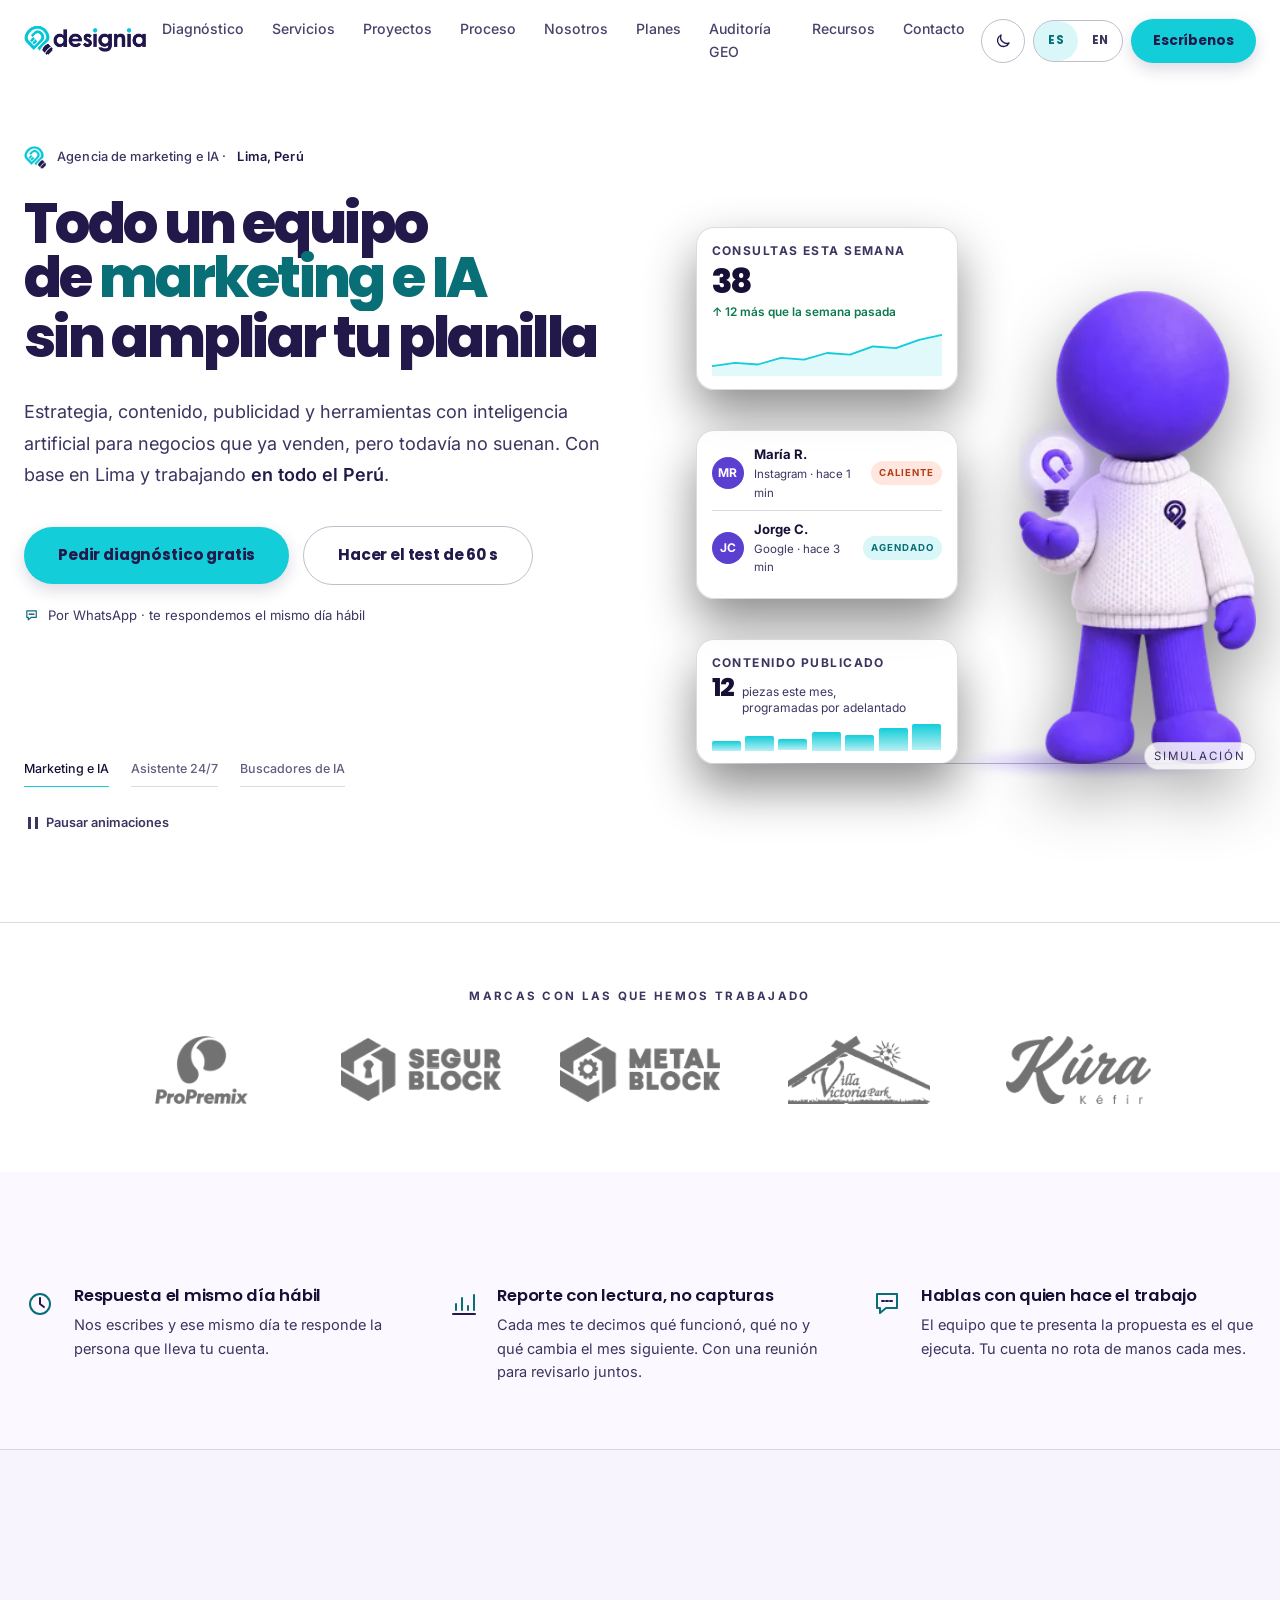
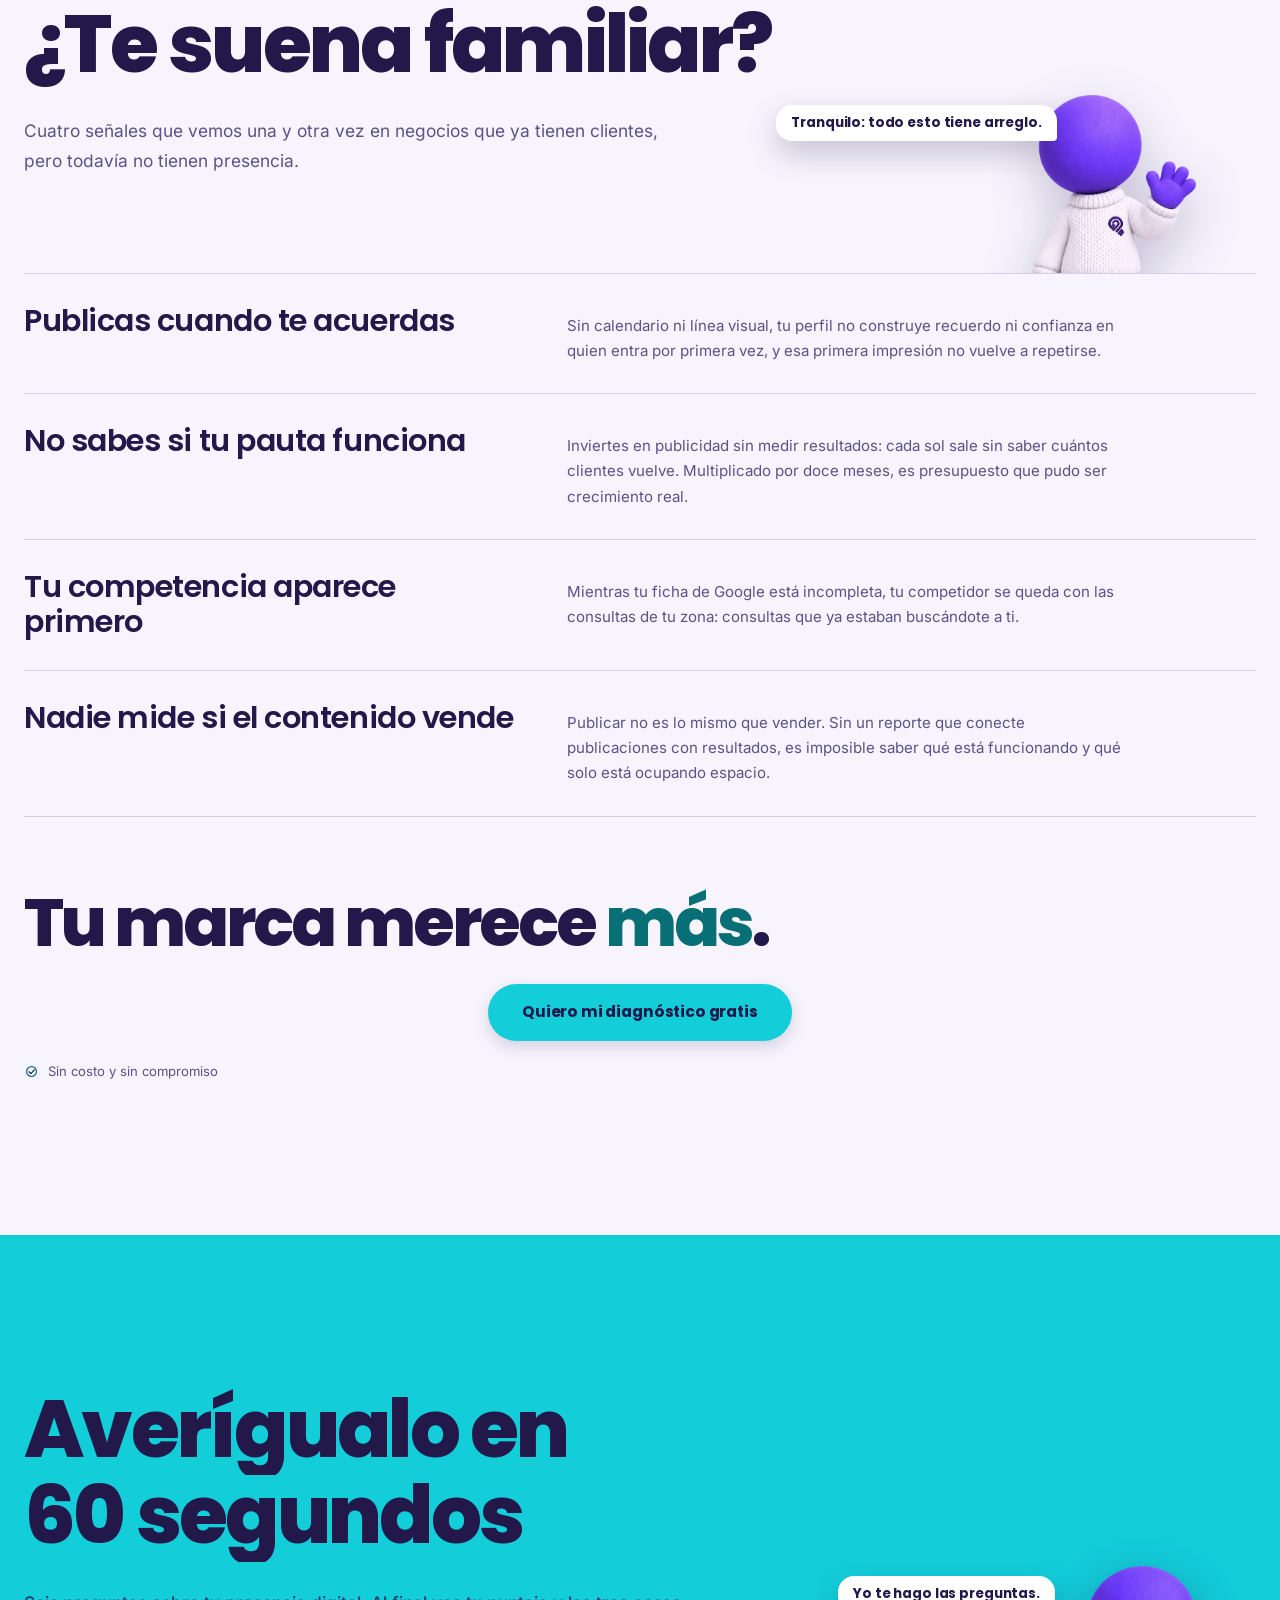
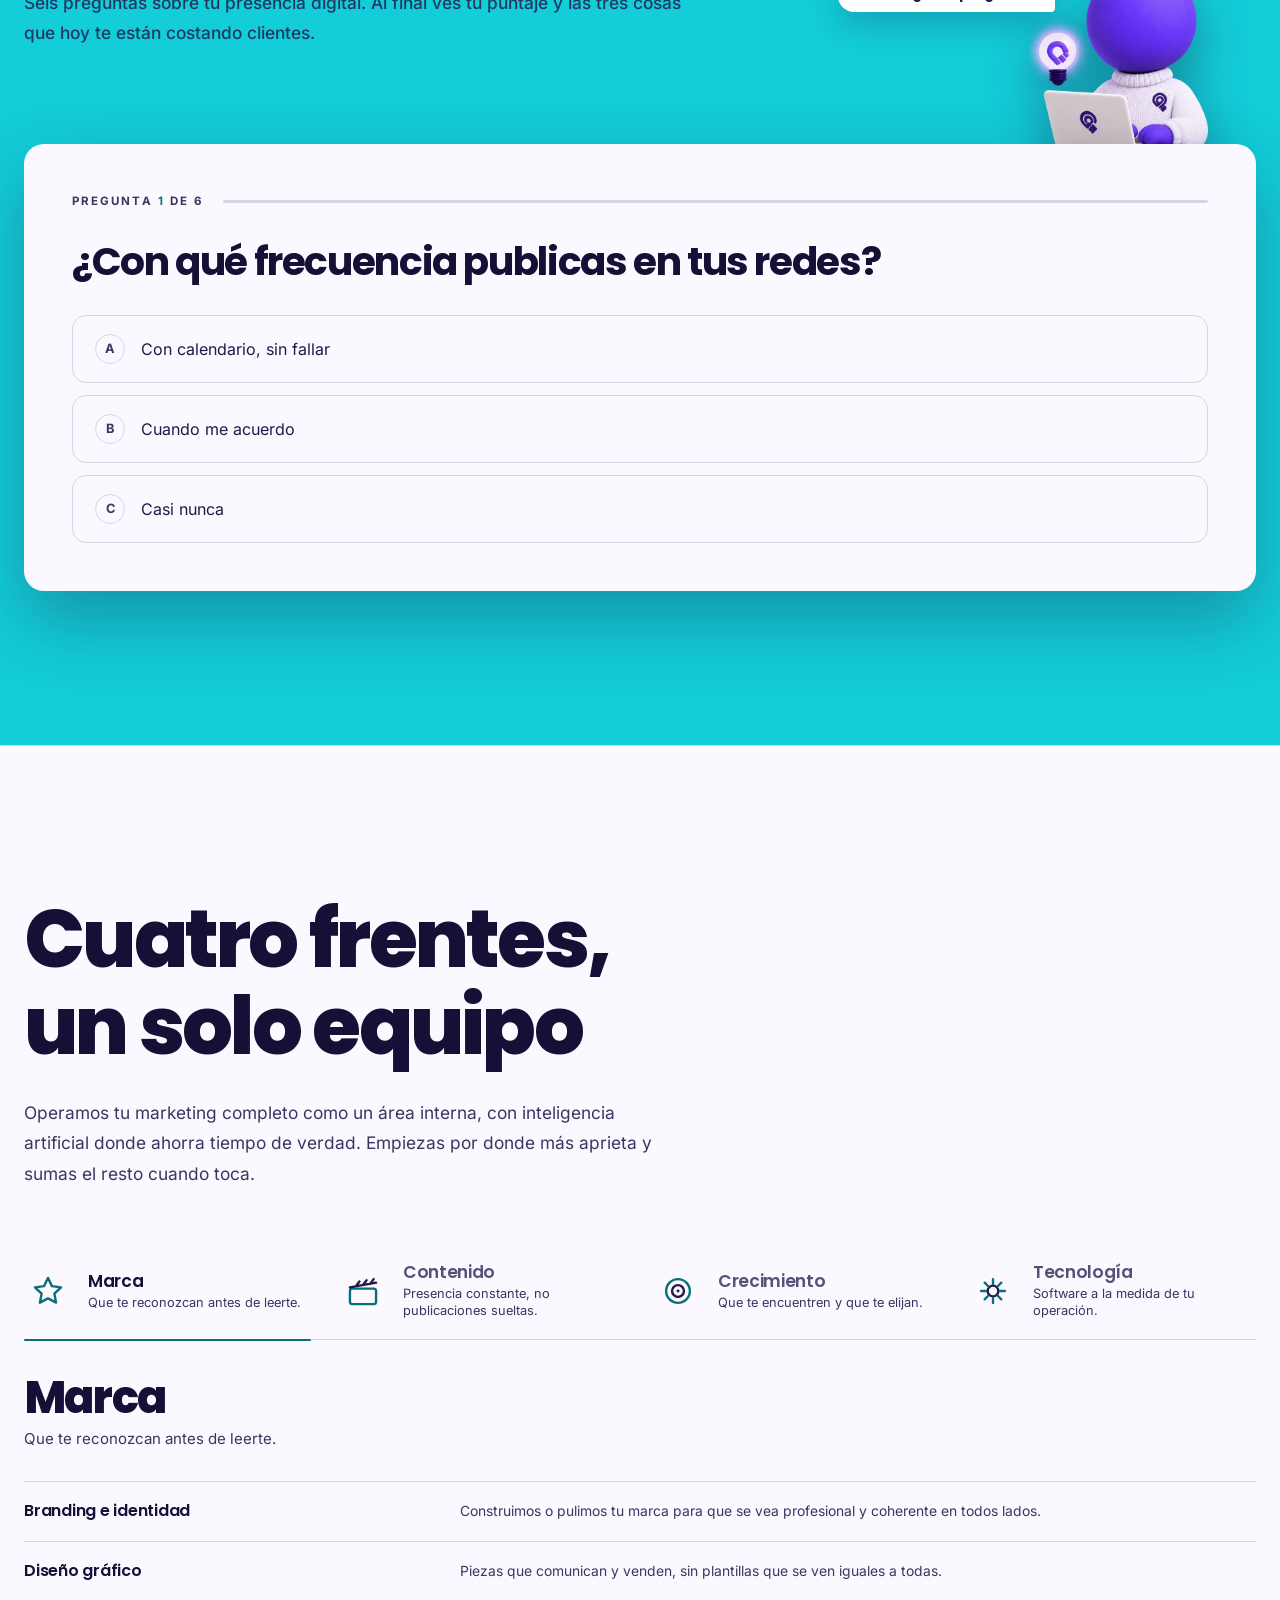
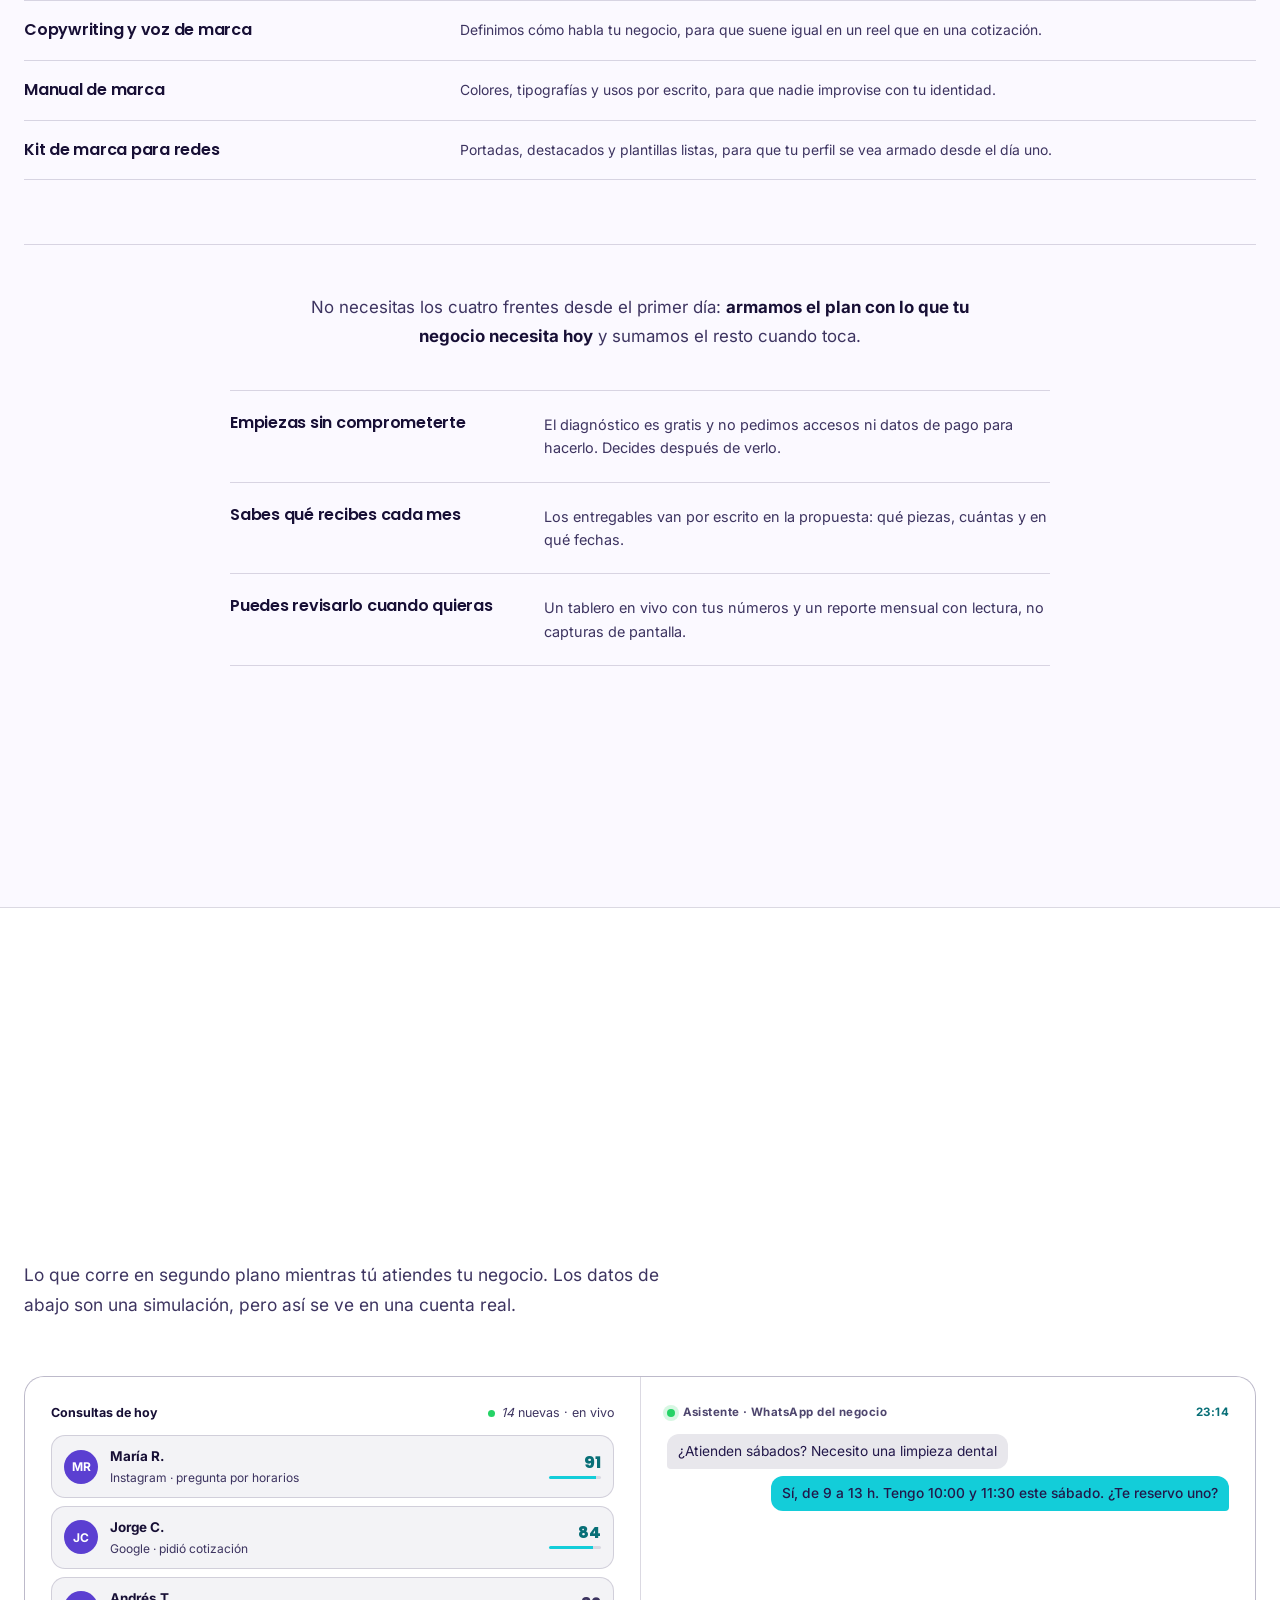
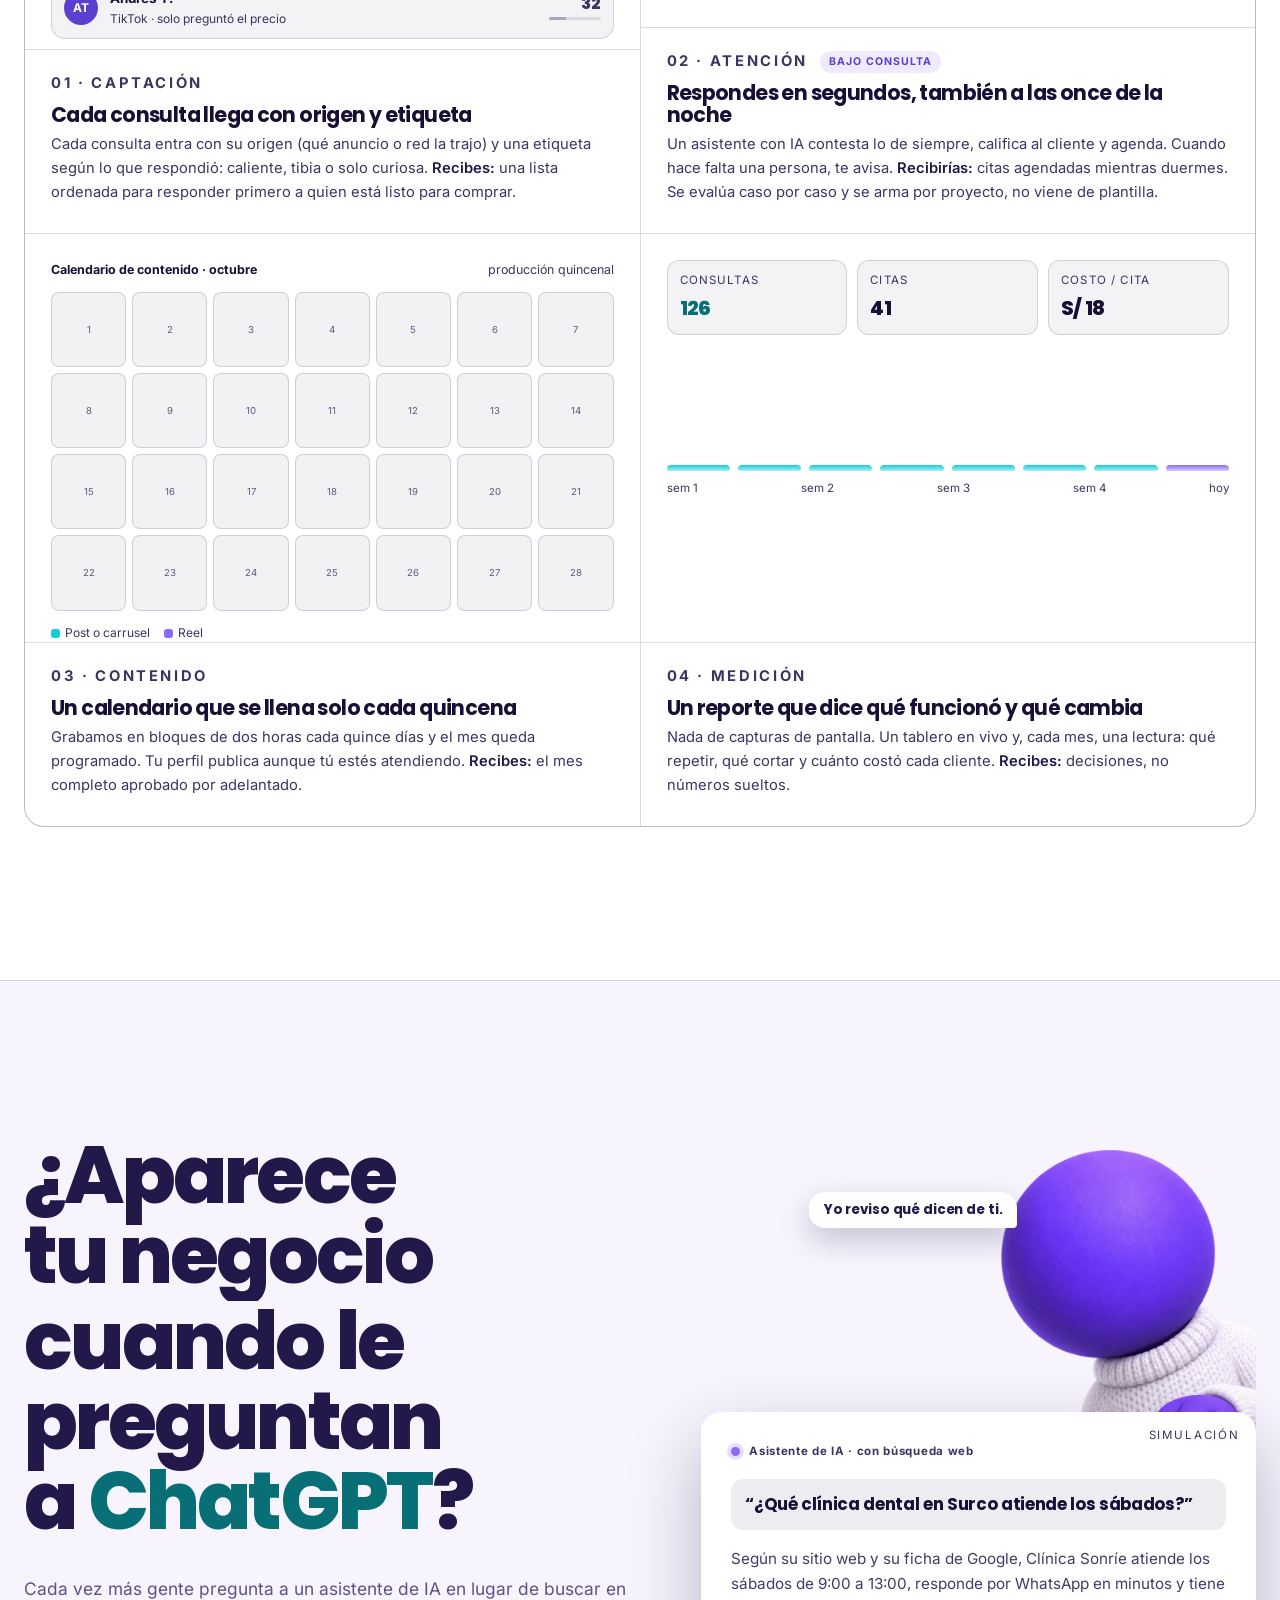
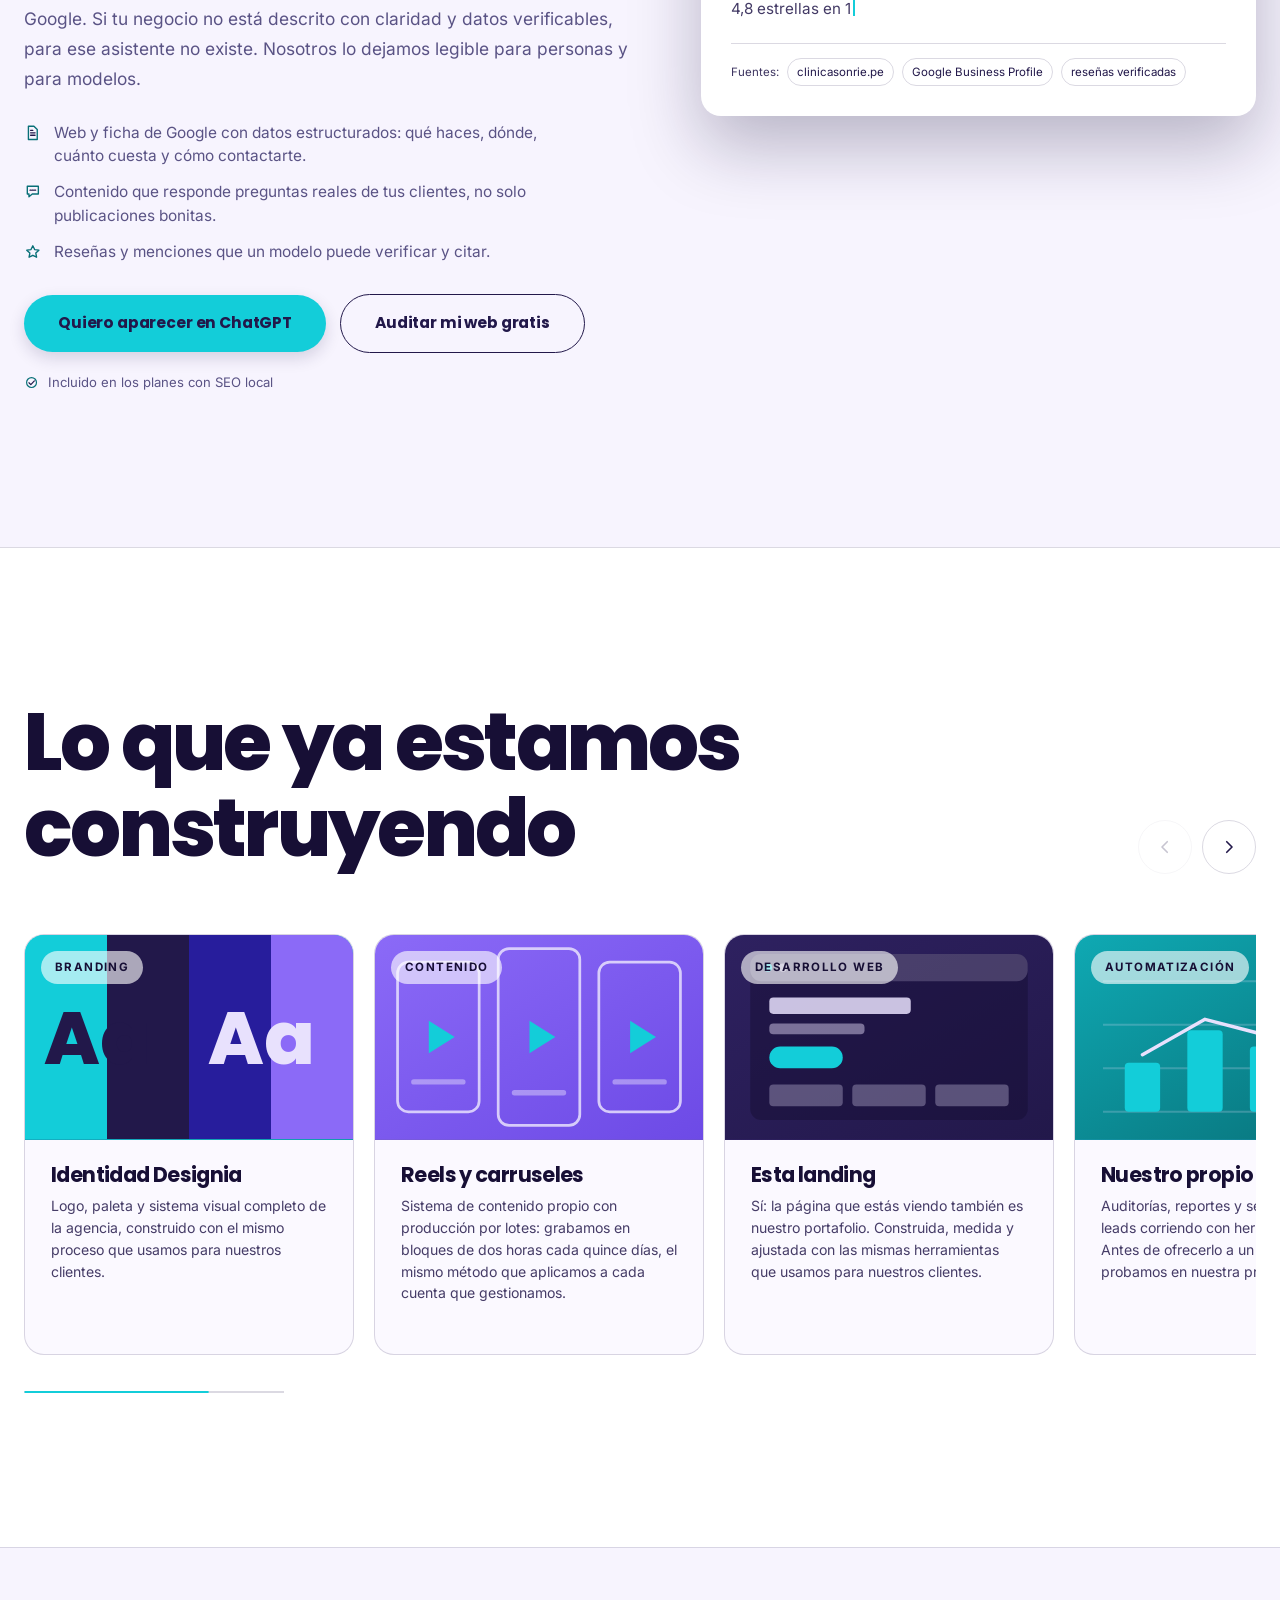
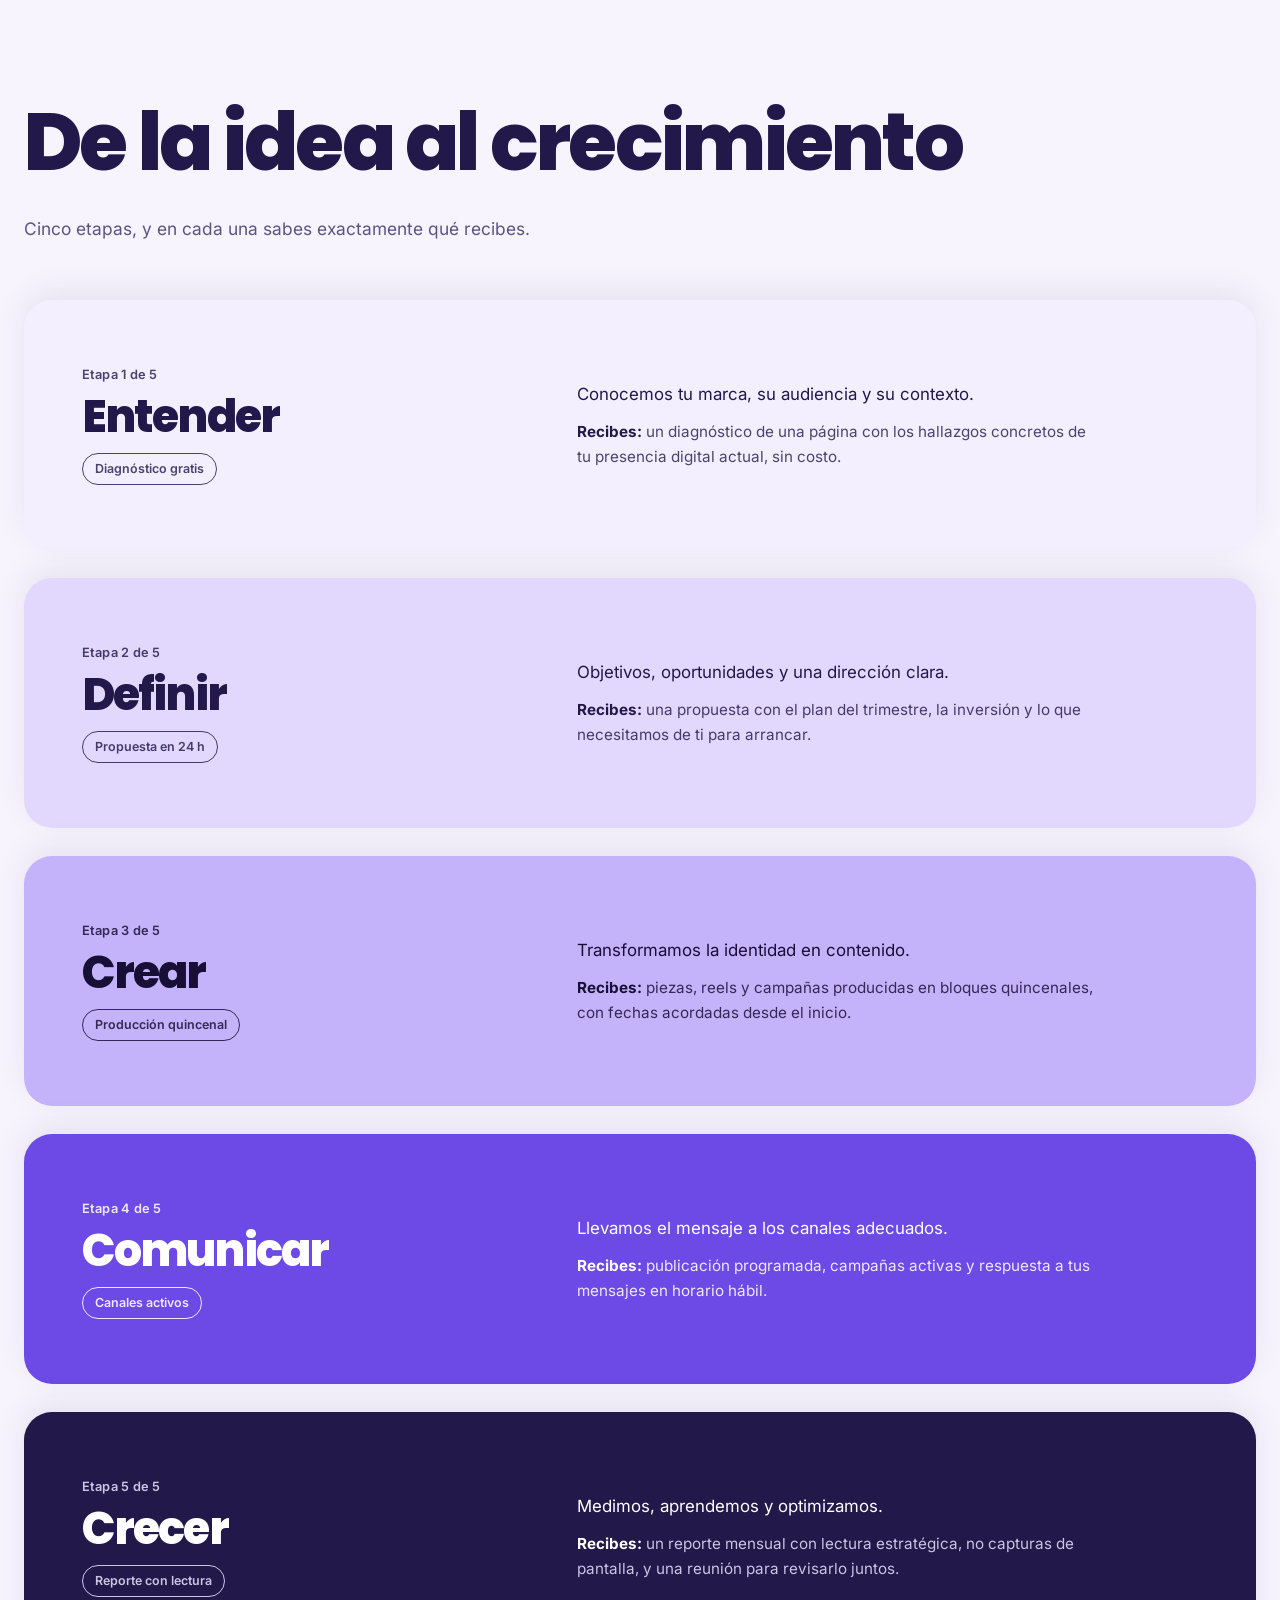
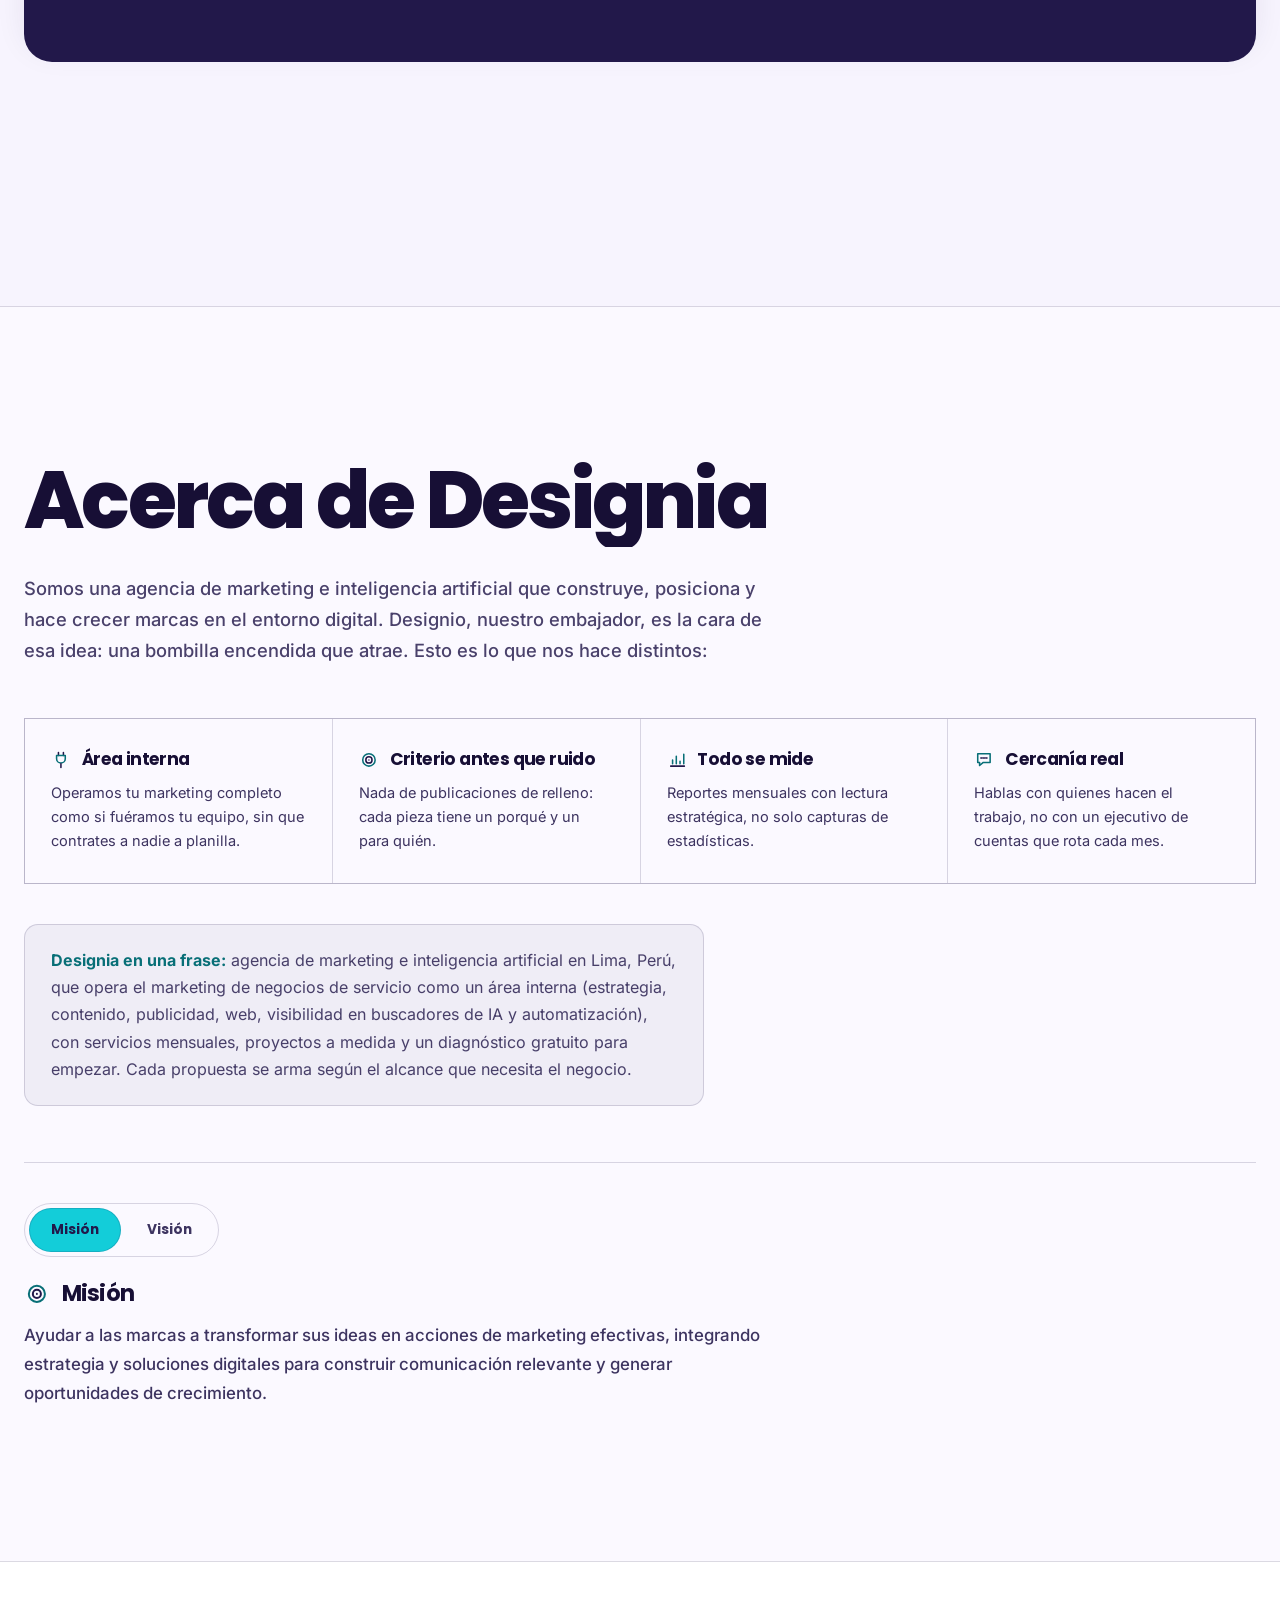
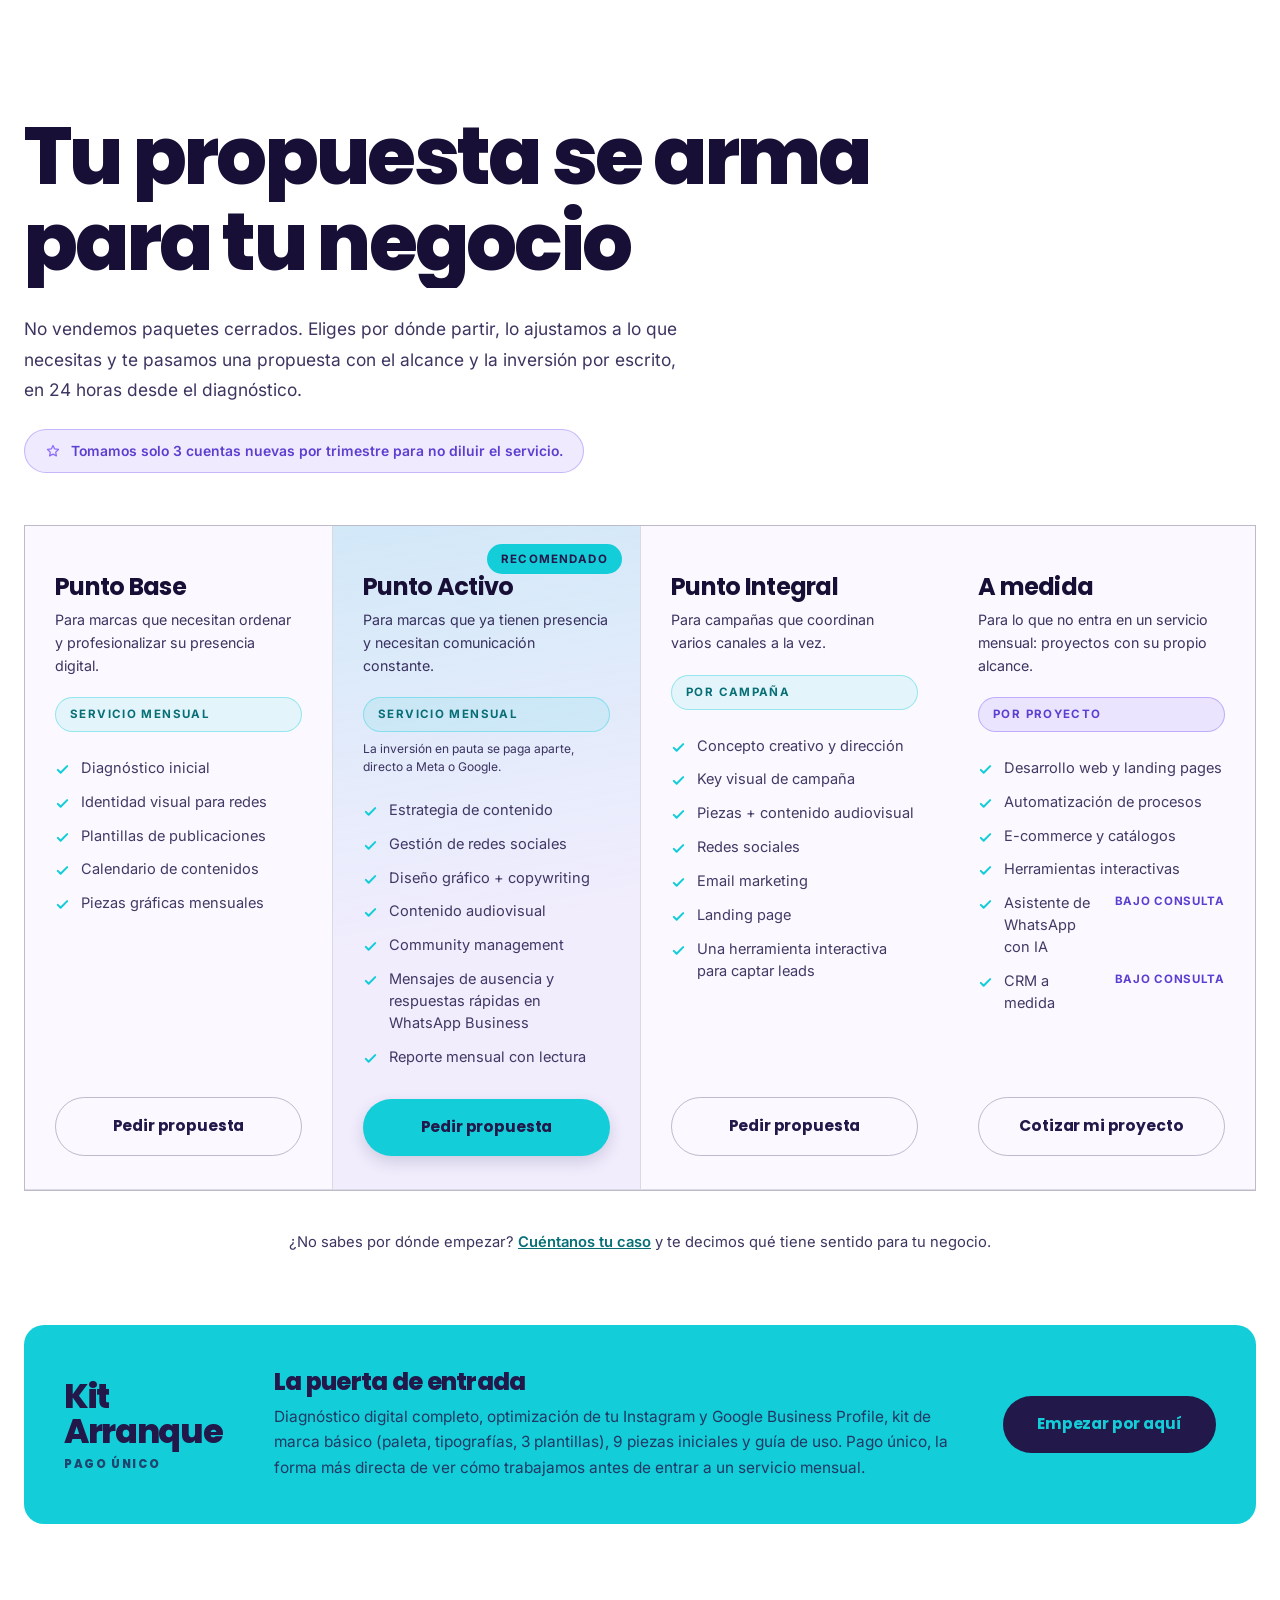
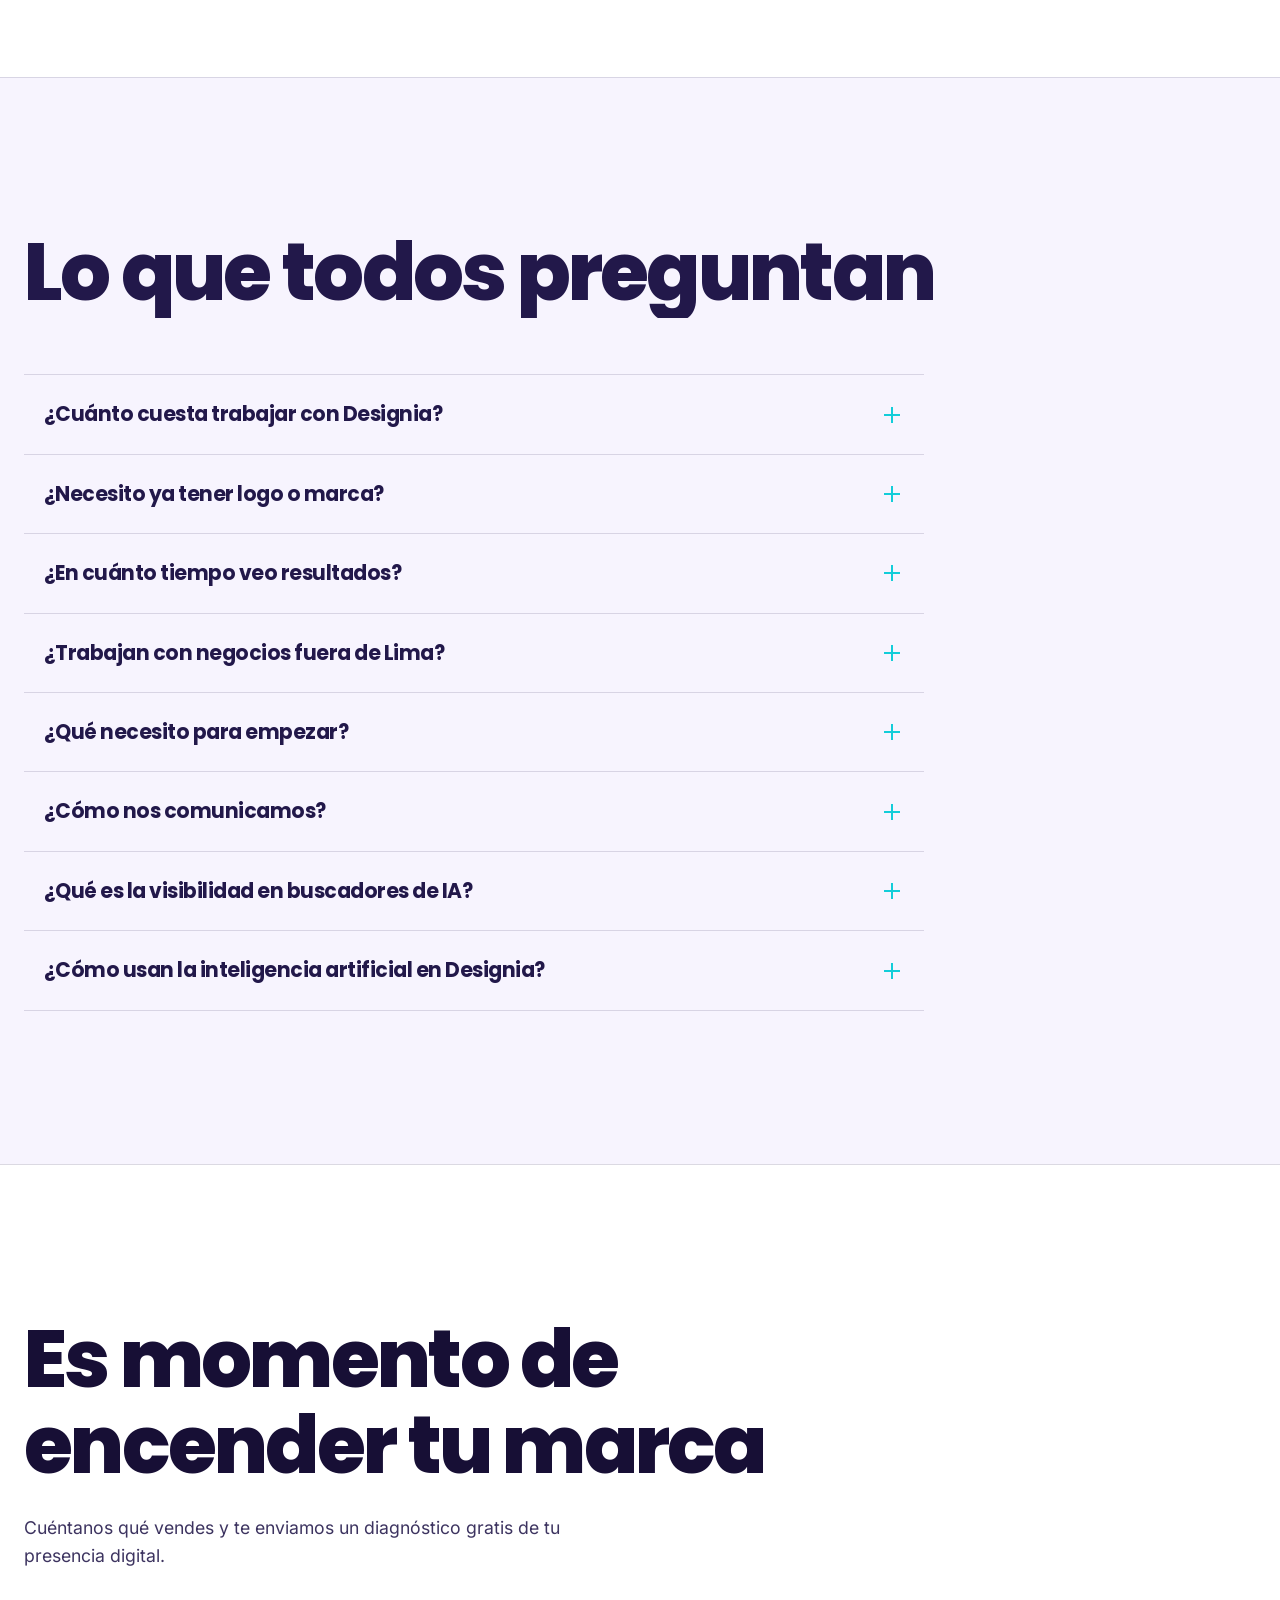
==== commit 29639f22: "Prueba 6: los 7 puntos de antiwebslop sin cambiar paleta ni fuentes Co-Authored-By: Claude Opus 5.5 " ====
--- a/es/index.html
+++ b/es/index.html
@@ -91,7 +91,6 @@
   --hilo-claro:rgba(34,24,74,.14);
 
   --grad-turq:linear-gradient(100deg,var(--turq),var(--turq-600));
-  --grad-marca:linear-gradient(100deg,var(--turq) 0%,var(--violeta) 100%);
 
   --r-xs:6px; --r-sm:10px; --r:14px; --r-lg:20px; --r-full:999px;
   --sh:0 4px 12px rgba(34,24,74,.06),0 14px 34px rgba(34,24,74,.09);
@@ -1382,7 +1381,7 @@
   transition:opacity .55s var(--ease) calc(var(--i,0) * 65ms),transform .6s var(--ease-expo) calc(var(--i,0) * 65ms)}
 .vivo.is-in>*{opacity:1;transform:none}
 .vivo>li::before,.vivo>li>.ic-s{transform:scale(.2);opacity:0;
-  transition:transform .5s cubic-bezier(.34,1.56,.64,1) calc(var(--i,0) * 65ms + .18s),opacity .3s calc(var(--i,0) * 65ms + .18s)}
+  transition:transform .35s var(--ease-expo) calc(var(--i,0) * 65ms + .18s),opacity .3s calc(var(--i,0) * 65ms + .18s)}
 .vivo.is-in>li::before,.vivo.is-in>li>.ic-s{transform:none;opacity:1}
 /* barras de la tarjeta de la portada: crecen al cargar */
 .vbars i{transform-origin:bottom;animation:crece .9s var(--ease-expo) both;animation-delay:calc(.9s + var(--j,0) * 70ms)}
@@ -1436,6 +1435,34 @@
 .cal span{color:rgb(var(--L) / .7)}
 html[data-tema="claro"] .cta-movil .btn-line{color:var(--tinta);border-color:rgba(34,24,74,.28)}
 html[data-tema="claro"] .cta-movil .btn-line:hover{background:var(--tinta);color:#fff}
+
+/* === 7 PUNTOS ANTIWEBSLOP (nov-2026) === */
+/* 3. fondos de un solo tono, sin degradé turquesa-violeta */
+.w1 .work-art{background:linear-gradient(150deg,#13CDD9,#0B9AA4)}
+.w2 .work-art{background:linear-gradient(150deg,#8b6af7,#6D4AE6)}
+.w3 .work-art{background:linear-gradient(150deg,#2E2160,#22184a)}
+.w4 .work-art{background:linear-gradient(150deg,#0FA9B3,#086F77)}
+.vav,.f-av{background:#5B3FD1}
+/* 4a. señales del problema: lista de frases grandes, no tarjetas */
+.postales{display:block;margin-top:56px;border-bottom:1px solid var(--hilo)}
+.postales>.card{display:grid;grid-template-columns:minmax(0,5fr) minmax(0,7fr);gap:clamp(16px,4vw,56px);align-items:baseline;
+  padding:30px 0;background:var(--lz-bg);border:0;border-top:1px solid var(--hilo);border-radius:0;box-shadow:none}
+.postales>.card:hover{transform:none;background:var(--lz-bg);box-shadow:none}
+.w-luz .postales>.card{background:var(--lz-bg)} /* tapa a Designio: se asoma desde detrás de la lista */
+.postales>.card h3{font-size:clamp(1.35rem,1rem + 1.2vw,1.9rem);line-height:1.15;margin:0}
+.postales>.card p{margin:0;max-width:560px}
+/* 4b. servicios: lista de dos columnas (nombre | qué incluye) */
+.serv-grid,.serv-grid--6{display:block}
+.serv-card{display:grid;grid-template-columns:minmax(0,4fr) minmax(0,8fr);gap:clamp(12px,3vw,40px);align-items:baseline;padding:18px 0}
+.serv-grid .serv-card:last-child{border-bottom:1px solid var(--hilo)}
+.serv-card h4{margin:0}
+.serv-card .serv-nuevo,.serv-card .serv-consulta{grid-column:1;justify-self:start}
+@media(max-width:760px){
+  .postales{display:block}
+  .postales>.card{grid-template-columns:1fr;gap:10px;padding:24px 0}
+  .postales-pista{display:none!important}
+  .serv-card{grid-template-columns:1fr;gap:6px}
+}
 </style>
 </head>
 <body>
@@ -1689,7 +1716,7 @@
       <svg class="ic" aria-hidden="true"><use href="#ic-clock"/></svg>
       <div>
         <strong>Respuesta el mismo día hábil</strong>
-        <span>Escribes hoy y hablas hoy con nosotros. Sin cadena de correos ni ejecutivo de cuentas de intermediario.</span>
+        <span>Nos escribes y ese mismo día te responde la persona que lleva tu cuenta.</span>
       </div>
     </div>
     <div class="promesa" data-reveal>
@@ -1709,13 +1736,6 @@
   </div>
 </div>
 
-<!-- Cintas -->
-<div class="cintas" aria-hidden="true">
-  <div class="cinta-gigante"><div class="track">
-    <span><b>Designia</b><u>Marketing</u><b>IA</b><u>Publicidad</u></span>
-    <span><b>Designia</b><u>Marketing</u><b>IA</b><u>Publicidad</u></span>
-  </div></div>
-</div>
 
 <!-- ========================= PROBLEMA ========================= -->
 <section class="section w-luz" id="problema">
@@ -1836,7 +1856,7 @@
         <span class="pilar-num">02</span>
       </div>
       <div class="serv-grid" data-stagger>
-        <div class="serv-card" data-reveal><h4>Contenido audiovisual</h4><p>Reels y video producidos en bloques quincenales, sin sorpresas de calendario.</p></div>
+        <div class="serv-card" data-reveal><h4>Contenido audiovisual</h4><p>Reels y video producidos en bloques quincenales, con fechas acordadas desde el inicio.</p></div>
         <div class="serv-card" data-reveal><h4>Gestión de redes sociales</h4><p>Calendario, publicación y seguimiento: tu perfil activo y ordenado todo el mes.</p></div>
         <div class="serv-card" data-reveal><h4>Community management</h4><p>Respondemos comentarios y mensajes en horario hábil, con el tono de tu marca.</p></div>
         <div class="serv-card" data-reveal><h4>Email marketing</h4><p>Mensajes que recuperan clientes que ya compraron y acompañan a los que dudan.</p></div>
@@ -1880,7 +1900,7 @@
       <p class="serv-pie">No necesitas los cuatro frentes desde el primer día: <strong>armamos el plan con lo que tu negocio necesita hoy</strong> y sumamos el resto cuando toca.</p>
       <div class="pruebas">
         <div class="prueba"><strong>Empiezas sin comprometerte</strong><span>El diagnóstico es gratis y no pedimos accesos ni datos de pago para hacerlo. Decides después de verlo.</span></div>
-        <div class="prueba"><strong>Sabes qué recibes cada mes</strong><span>Los entregables van por escrito en la propuesta: qué piezas, cuántas y cuándo. Sin sorpresas de calendario.</span></div>
+        <div class="prueba"><strong>Sabes qué recibes cada mes</strong><span>Los entregables van por escrito en la propuesta: qué piezas, cuántas y en qué fechas.</span></div>
         <div class="prueba"><strong>Puedes revisarlo cuando quieras</strong><span>Un tablero en vivo con tus números y un reporte mensual con lectura, no capturas de pantalla.</span></div>
       </div>
     </div>
@@ -2112,7 +2132,7 @@
       </li>
       <li class="pila-carta" style="--i:2">
         <div class="pila-cab"><span class="pila-et">Etapa 3 de 5</span><h3>Crear</h3><span class="pila-tag">Producción quincenal</span></div>
-        <div class="pila-txt"><p>Transformamos la identidad en contenido.</p><p class="pila-rec"><b>Recibes:</b> piezas, reels y campañas producidas en bloques quincenales, sin sorpresas de calendario.</p></div>
+        <div class="pila-txt"><p>Transformamos la identidad en contenido.</p><p class="pila-rec"><b>Recibes:</b> piezas, reels y campañas producidas en bloques quincenales, con fechas acordadas desde el inicio.</p></div>
       </li>
       <li class="pila-carta" style="--i:3">
         <div class="pila-cab"><span class="pila-et">Etapa 4 de 5</span><h3>Comunicar</h3><span class="pila-tag">Canales activos</span></div>
@@ -2230,7 +2250,7 @@
       </div>
       <div class="faq-item" data-reveal>
         <button class="faq-q" type="button" aria-expanded="false">¿Qué necesito para empezar?<span class="mas" aria-hidden="true"></span></button>
-        <div class="faq-a"><div><p>Tu diagnóstico gratis y la propuesta por escrito. Antes de cerrar, una conversación de 20 minutos para afinar los detalles. Después, fotos o videos de tu negocio (o una producción contratada): sin materia prima, no hay contenido.</p></div></div>
+        <div class="faq-a"><div><p>Tu diagnóstico gratis y la propuesta por escrito. Antes de cerrar, una conversación de 20 minutos para afinar los detalles. Después, fotos o videos de tu negocio (o una producción contratada), que es la materia prima del contenido.</p></div></div>
       </div>
       <div class="faq-item" data-reveal>
         <button class="faq-q" type="button" aria-expanded="false">¿Cómo nos comunicamos?<span class="mas" aria-hidden="true"></span></button>
@@ -2291,7 +2311,7 @@
         </form>
       </div>
 
-      <div class="gigante-wrap" aria-hidden="true"><p class="gigante" id="gigante">Te esperamos · Te esperamos ·</p></div>
+      
       <p class="datos-contacto">
         <span>Lima, Perú</span>
         <span>Lun–Vie · 9:00 a 18:00 · Solo por escrito</span>
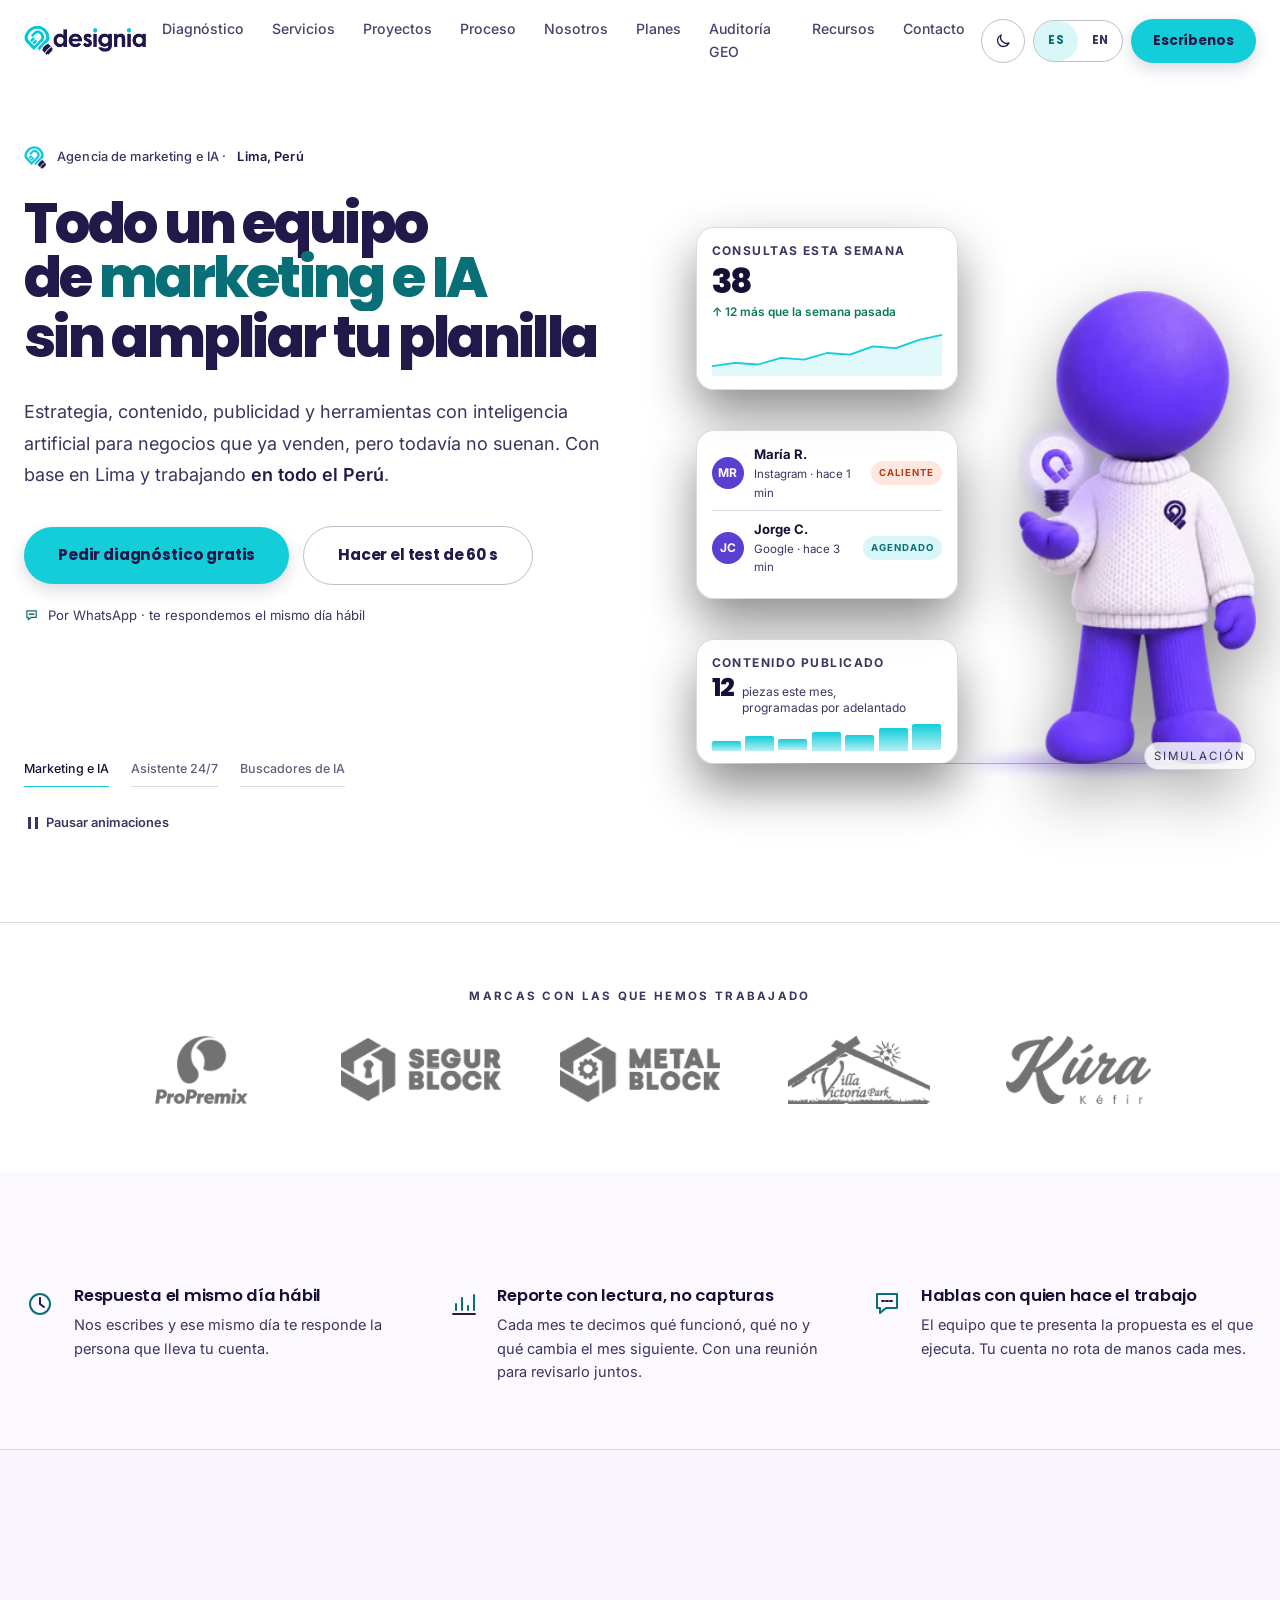
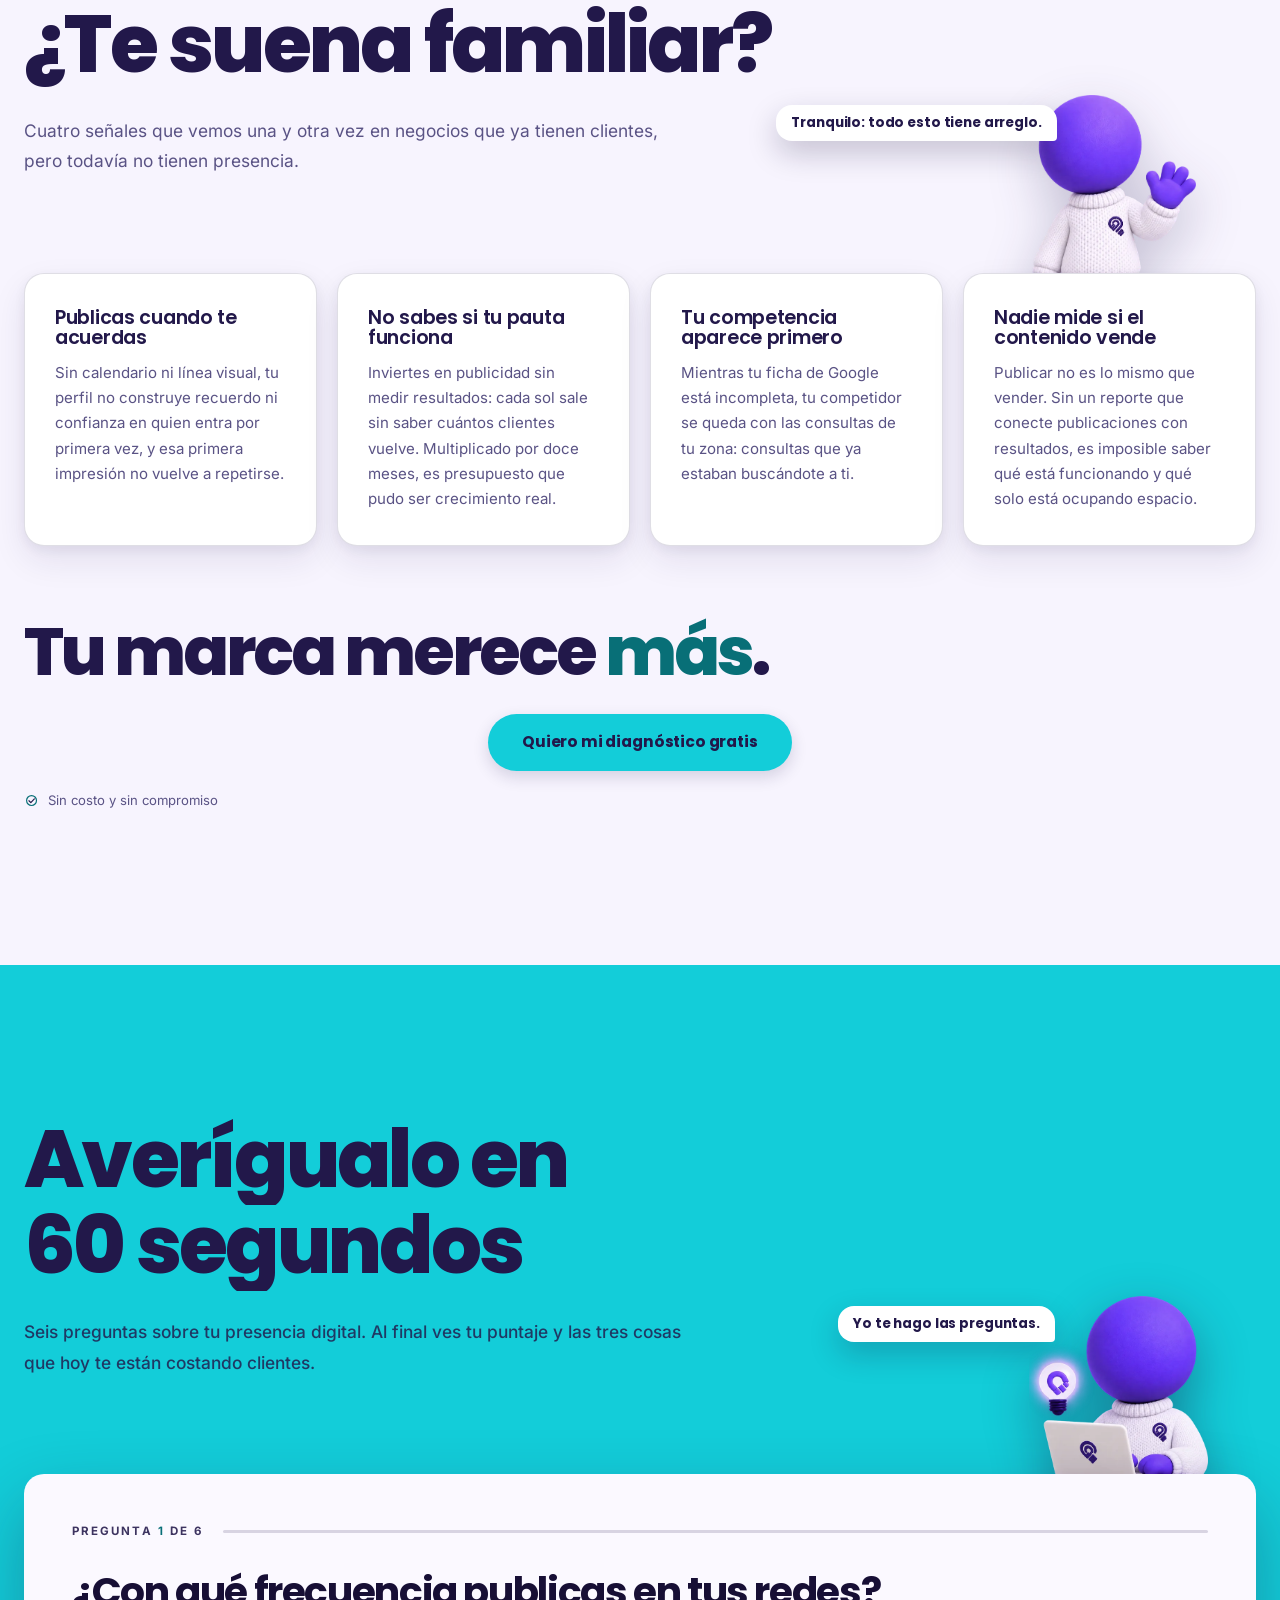
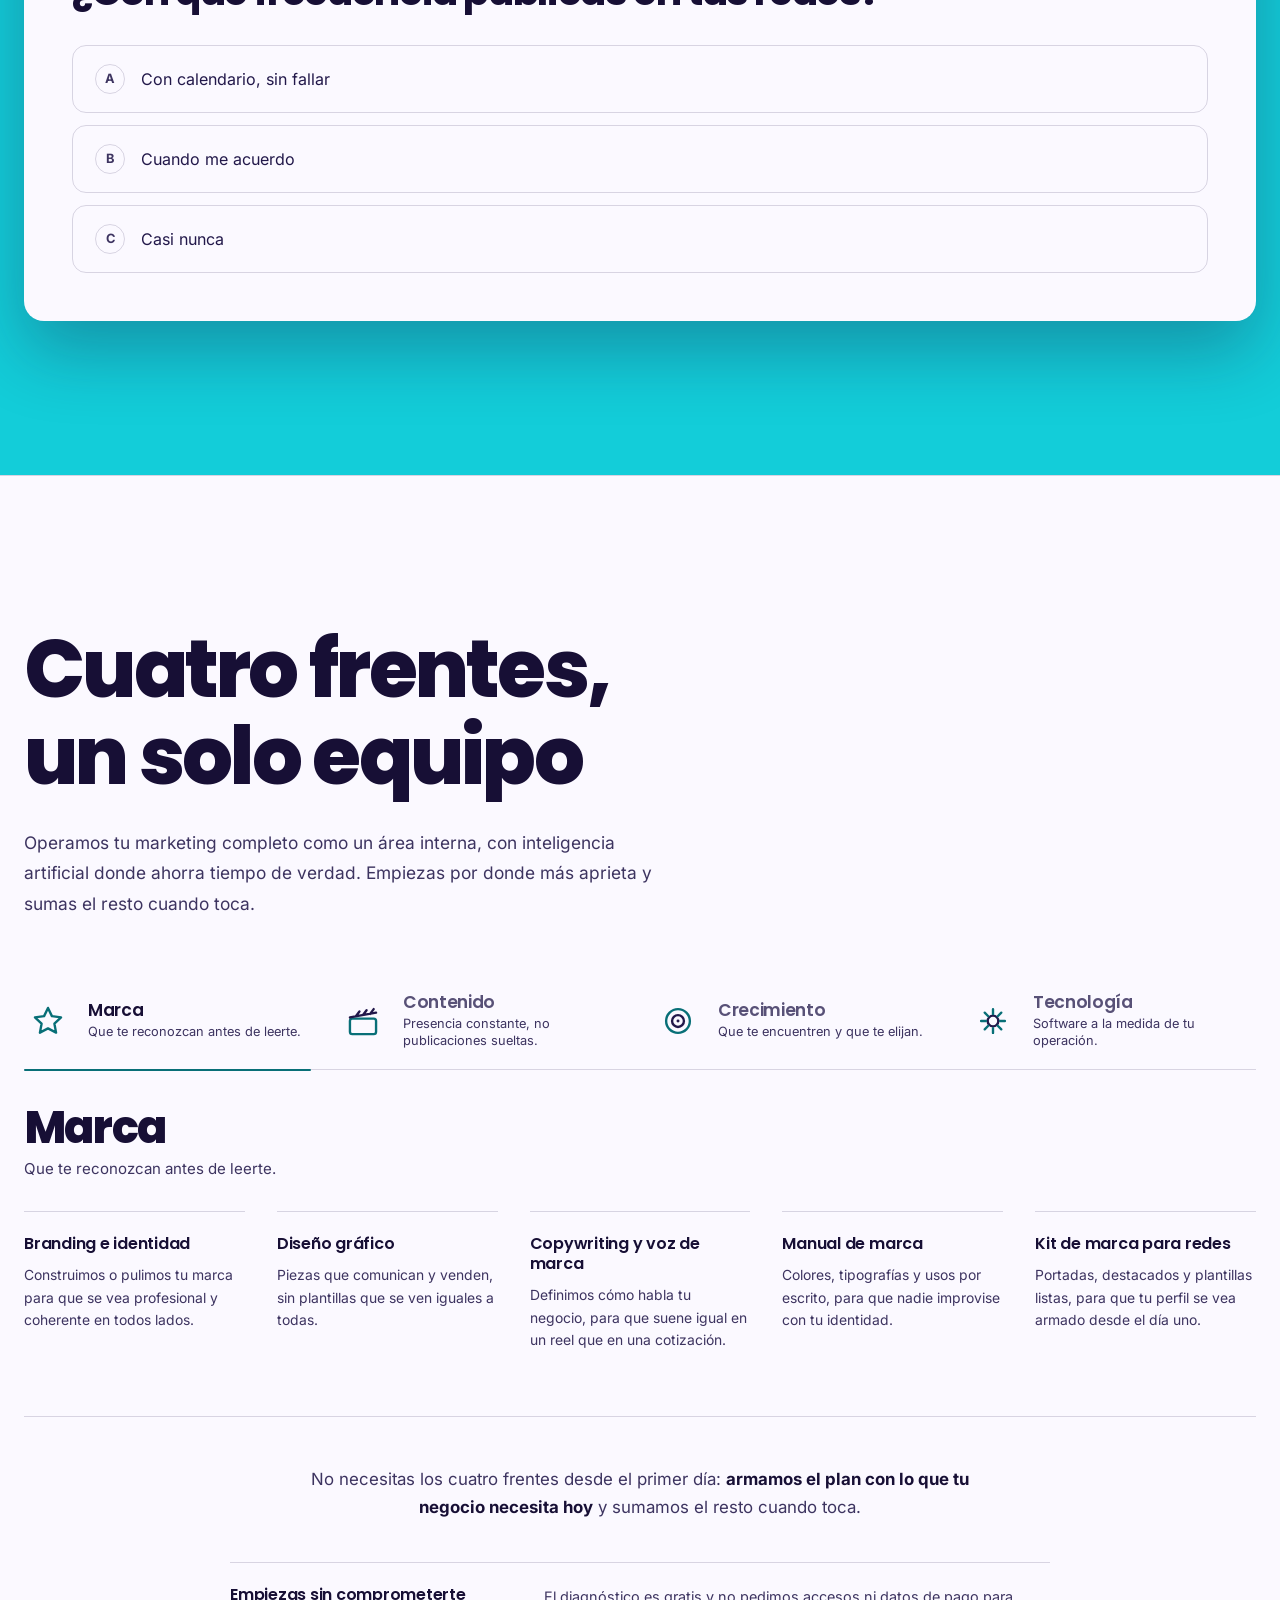
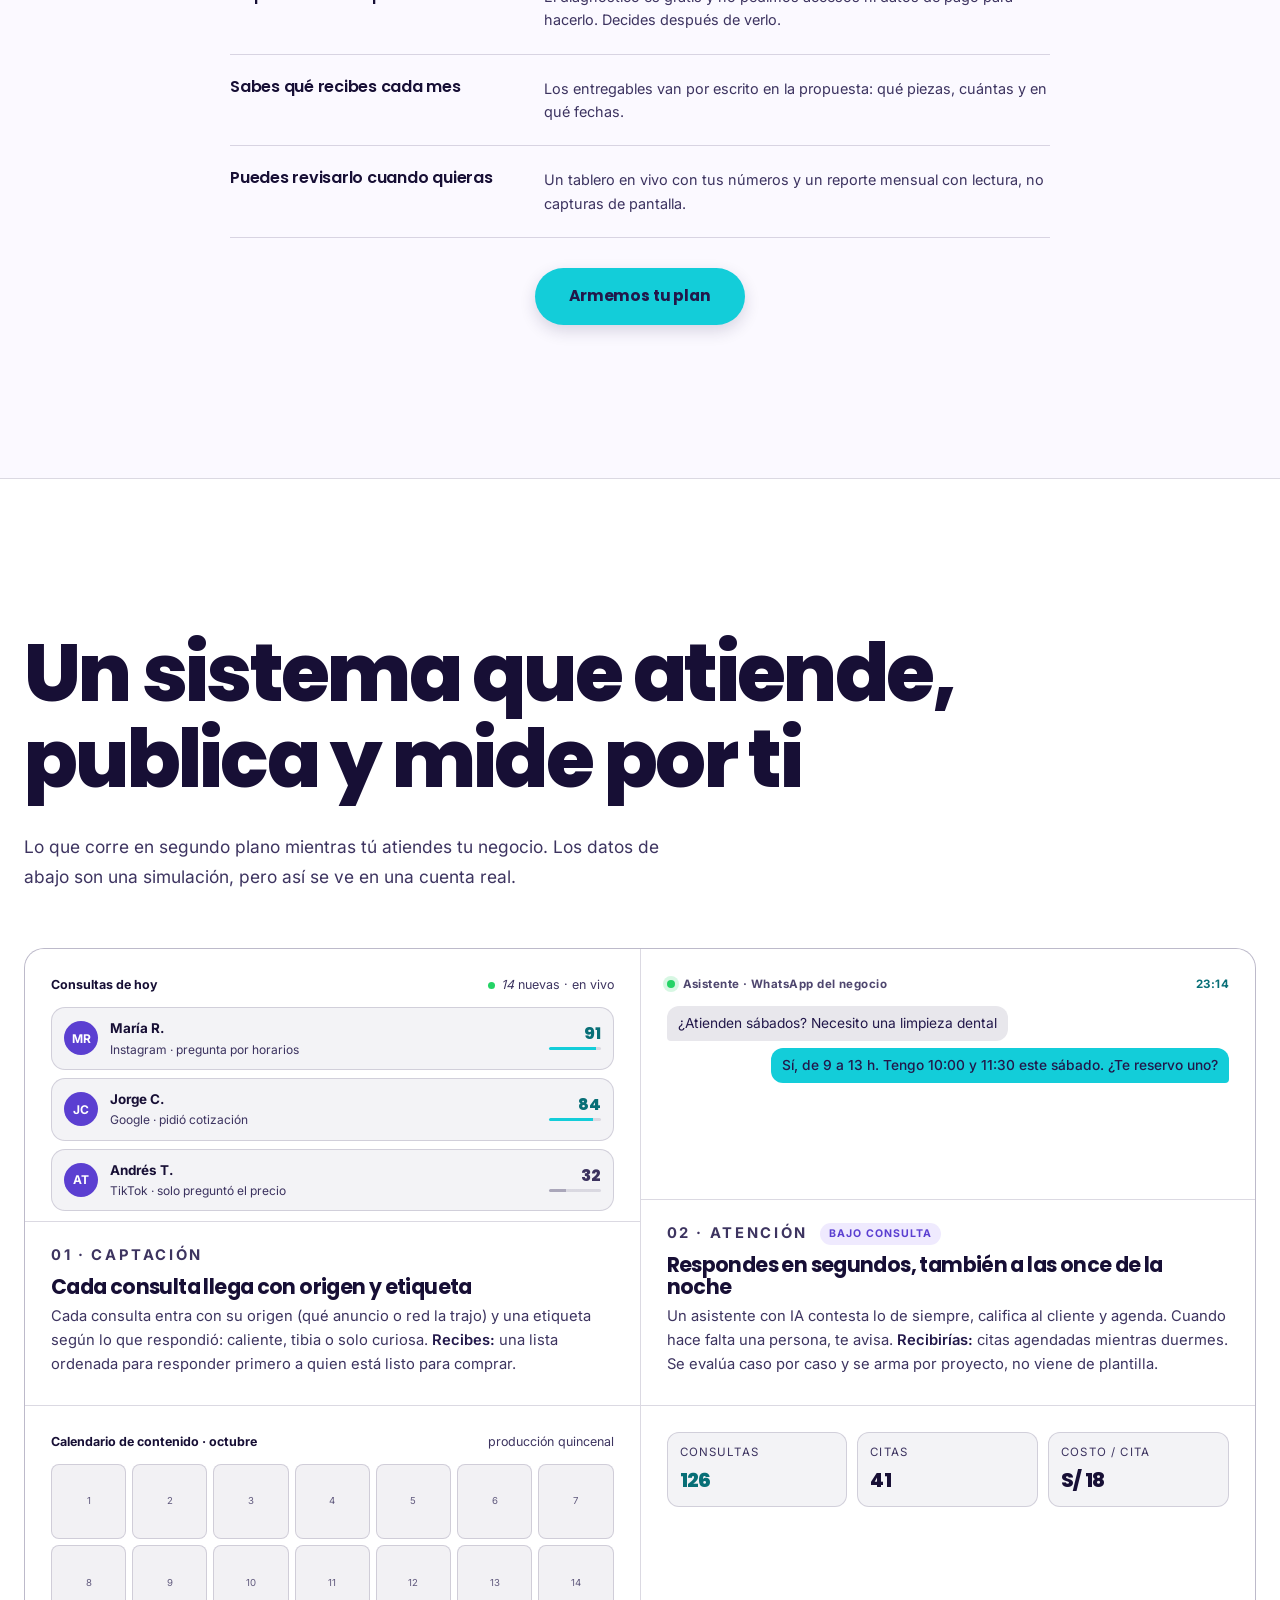
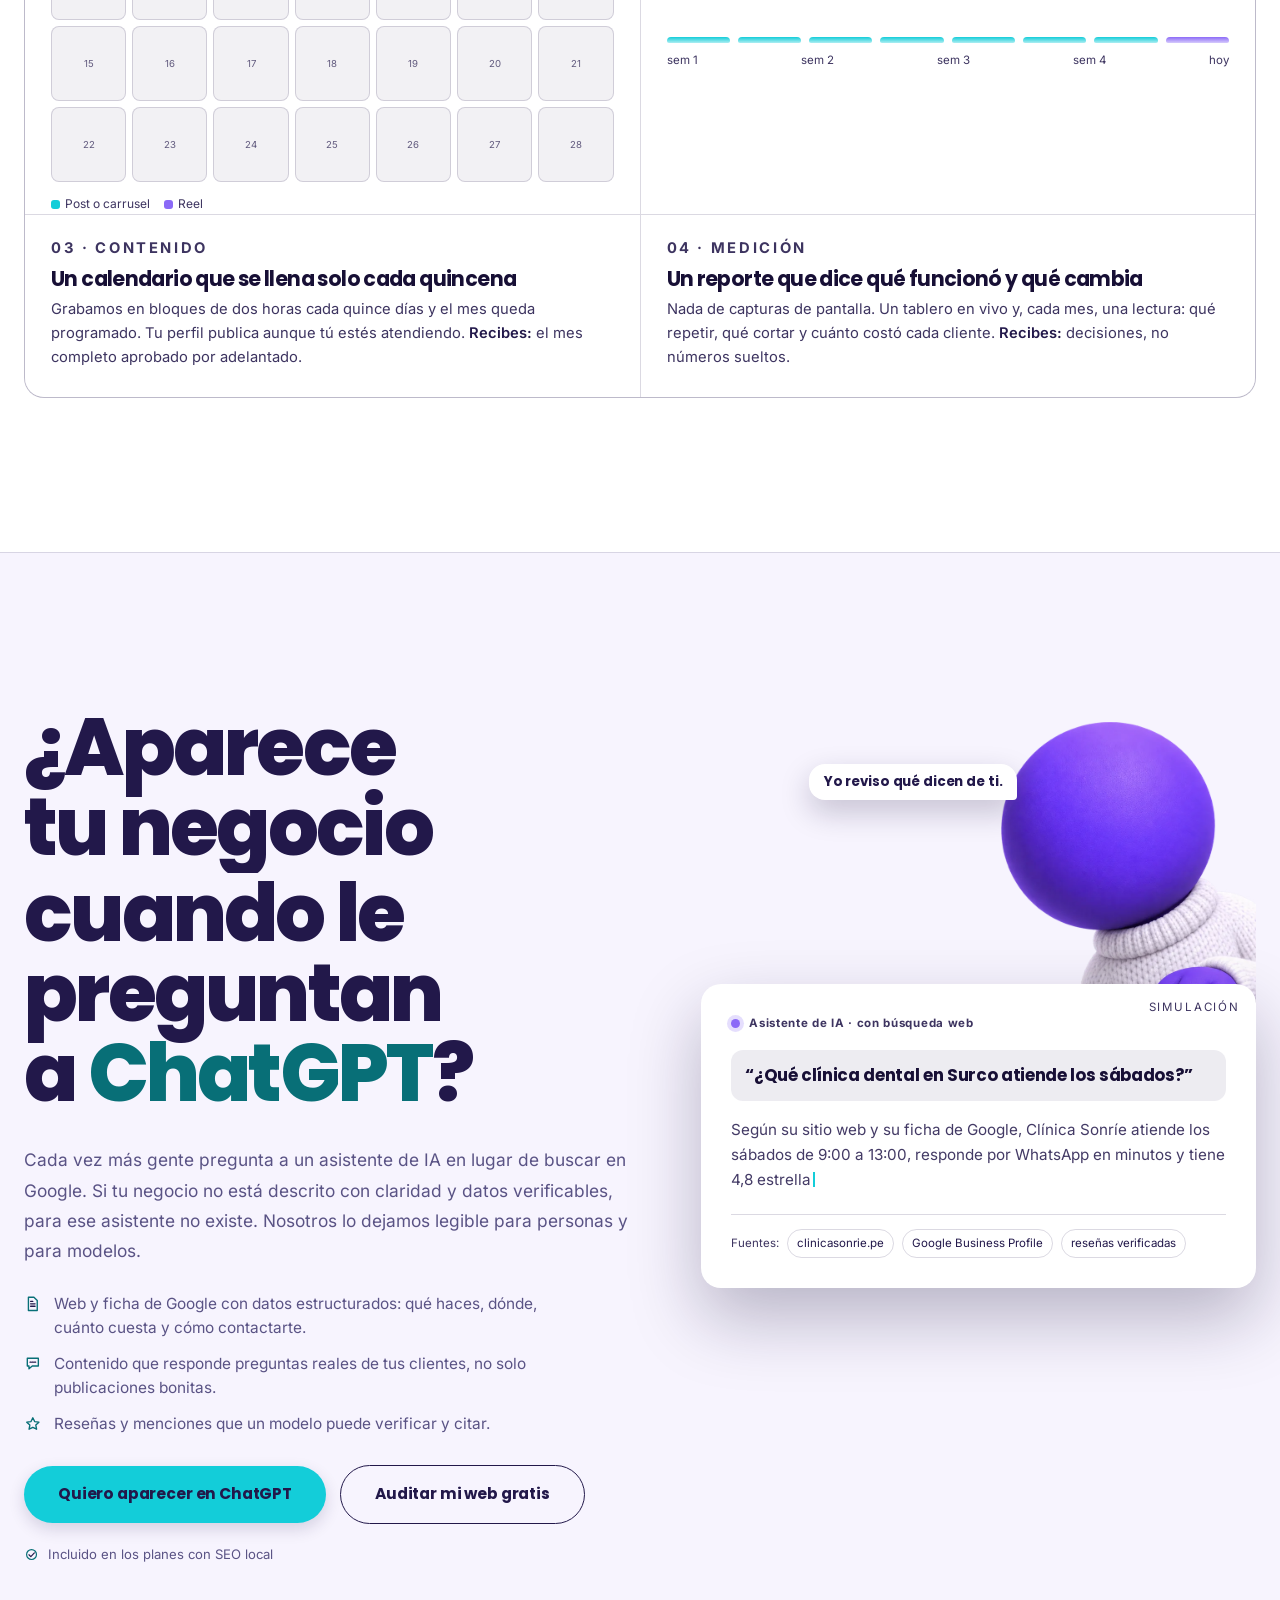
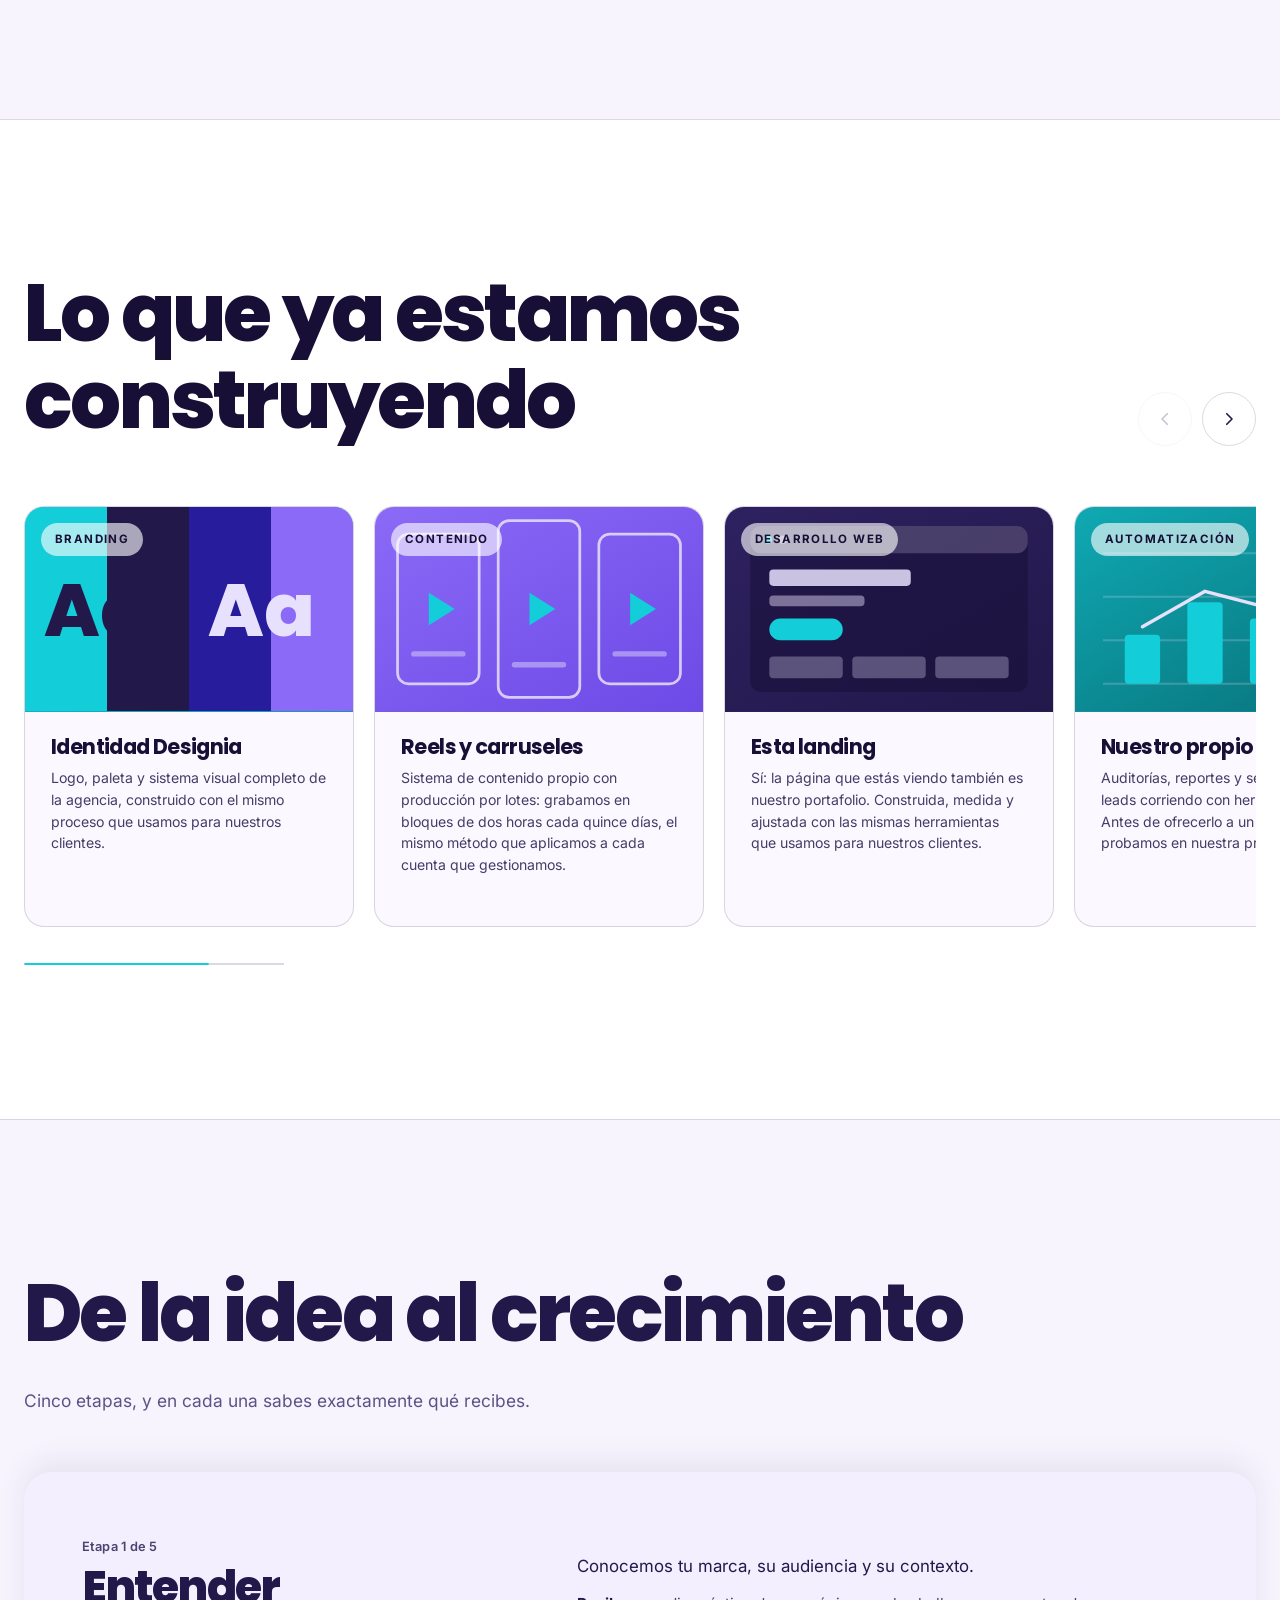
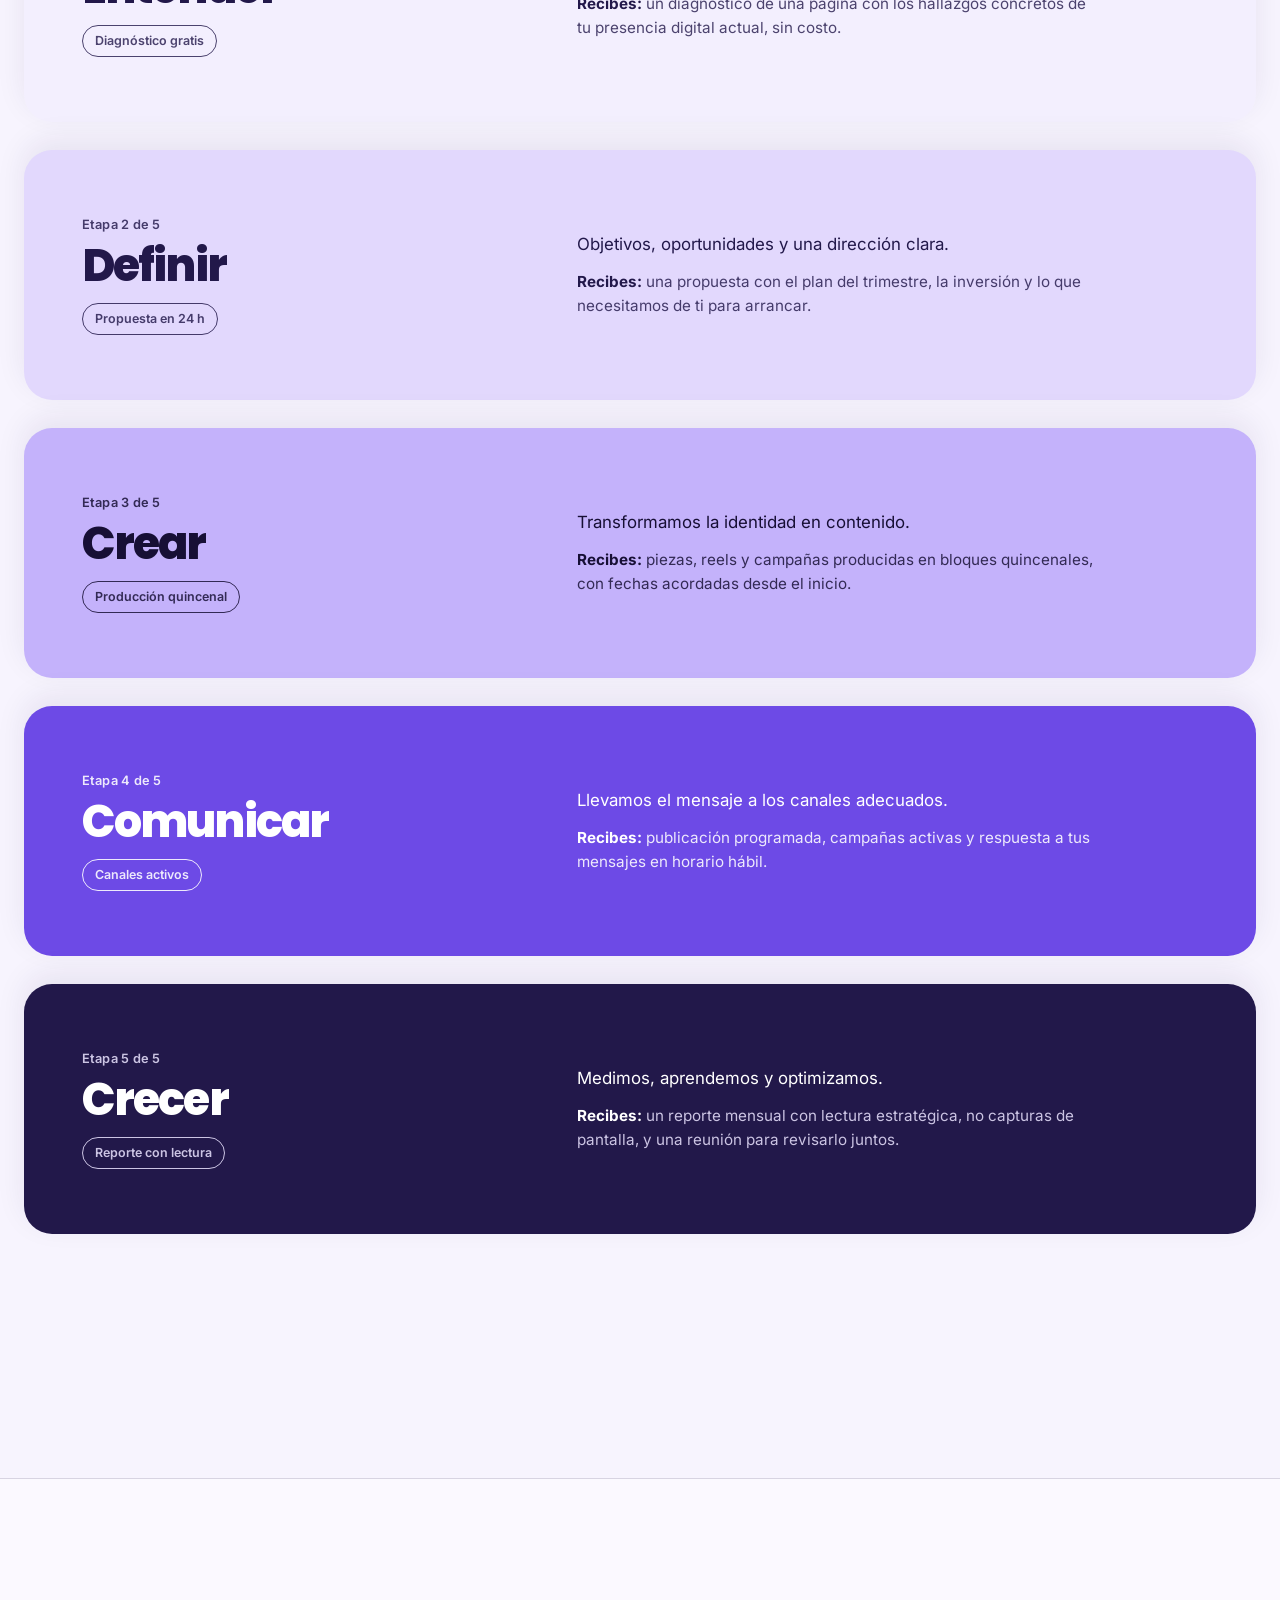
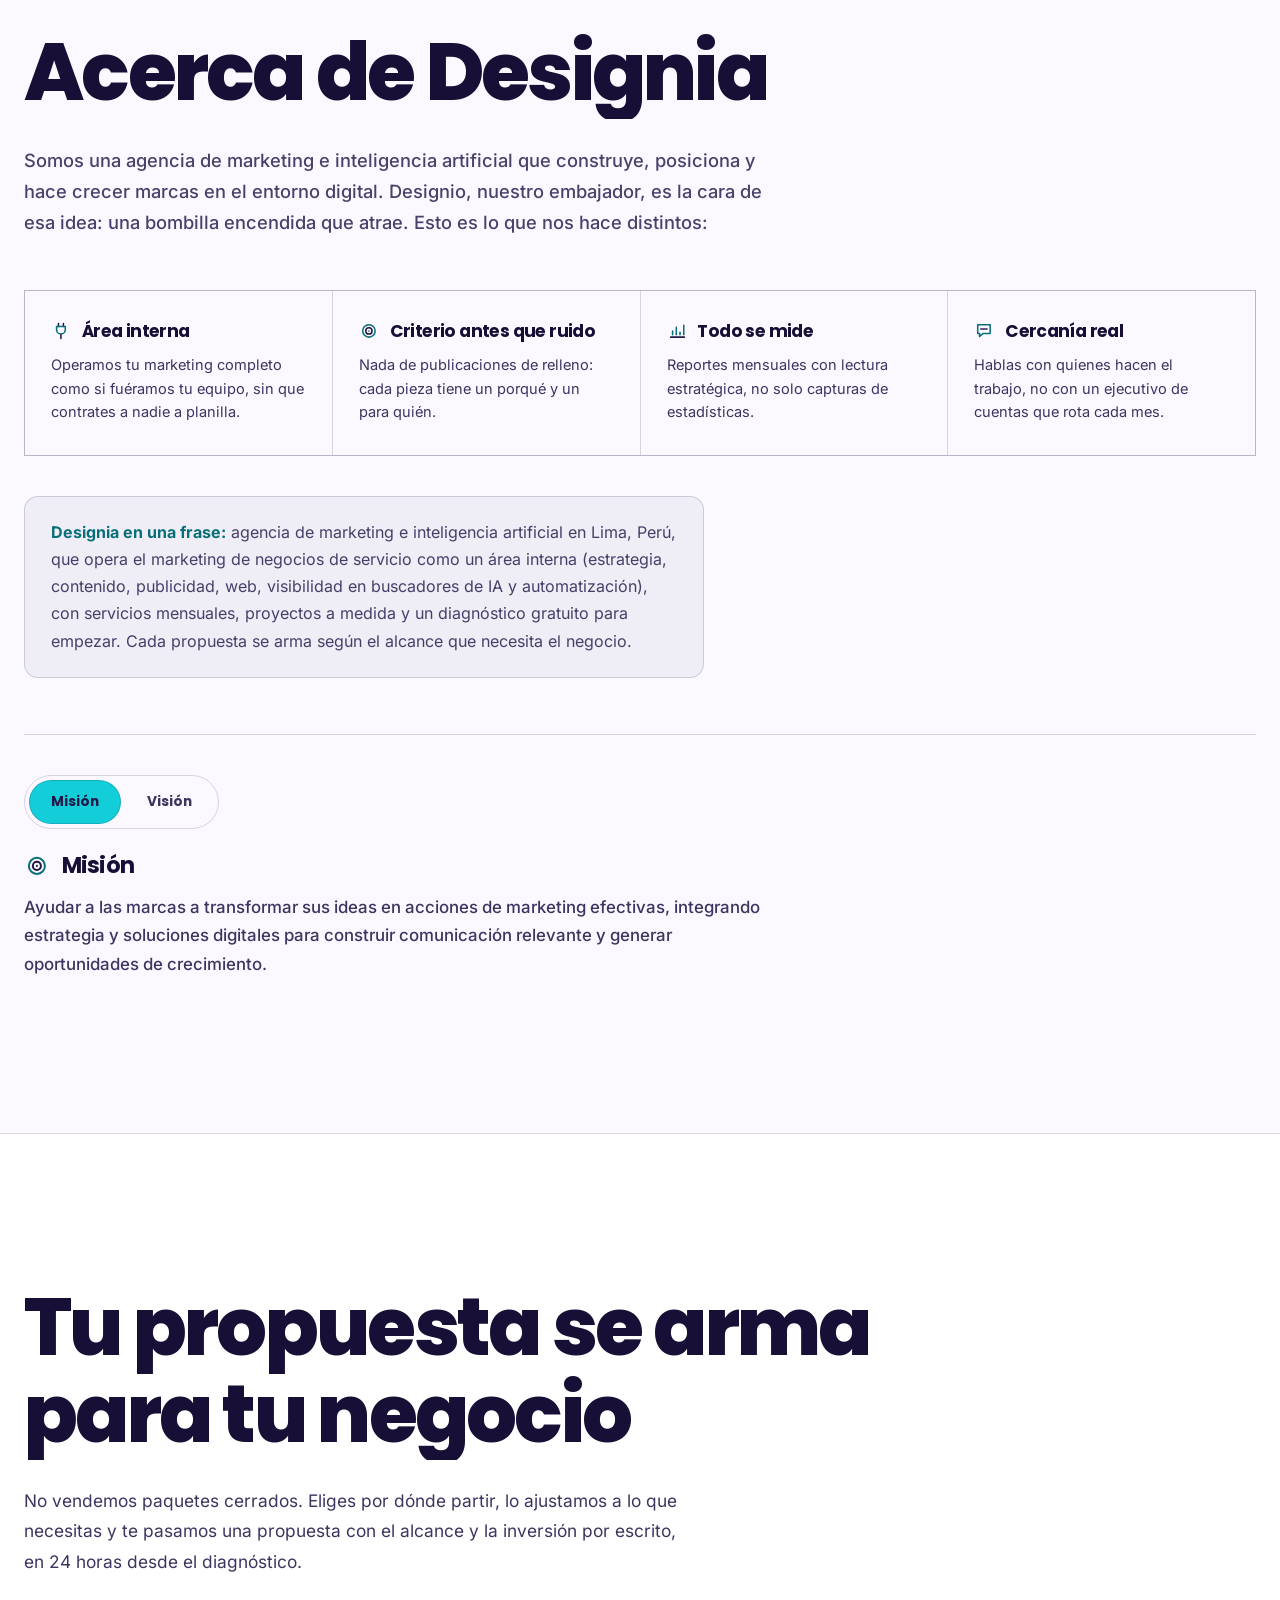
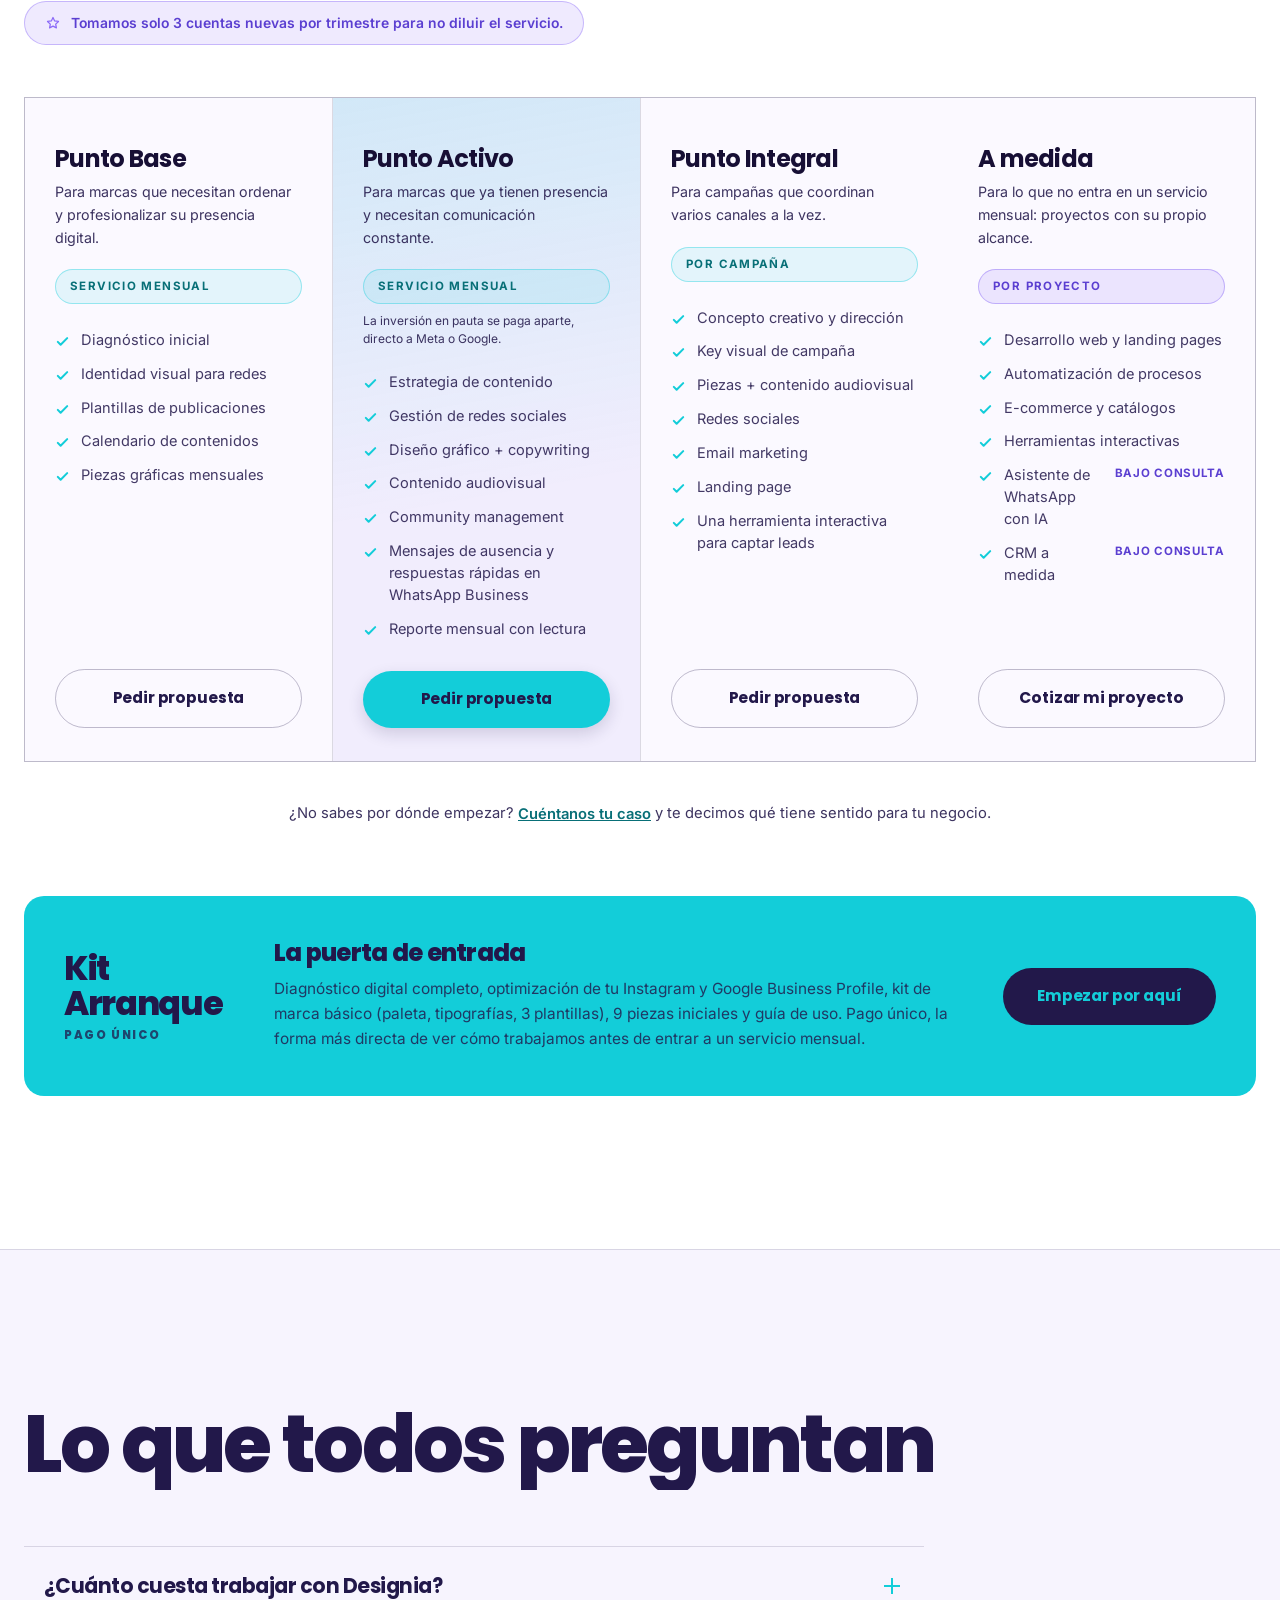
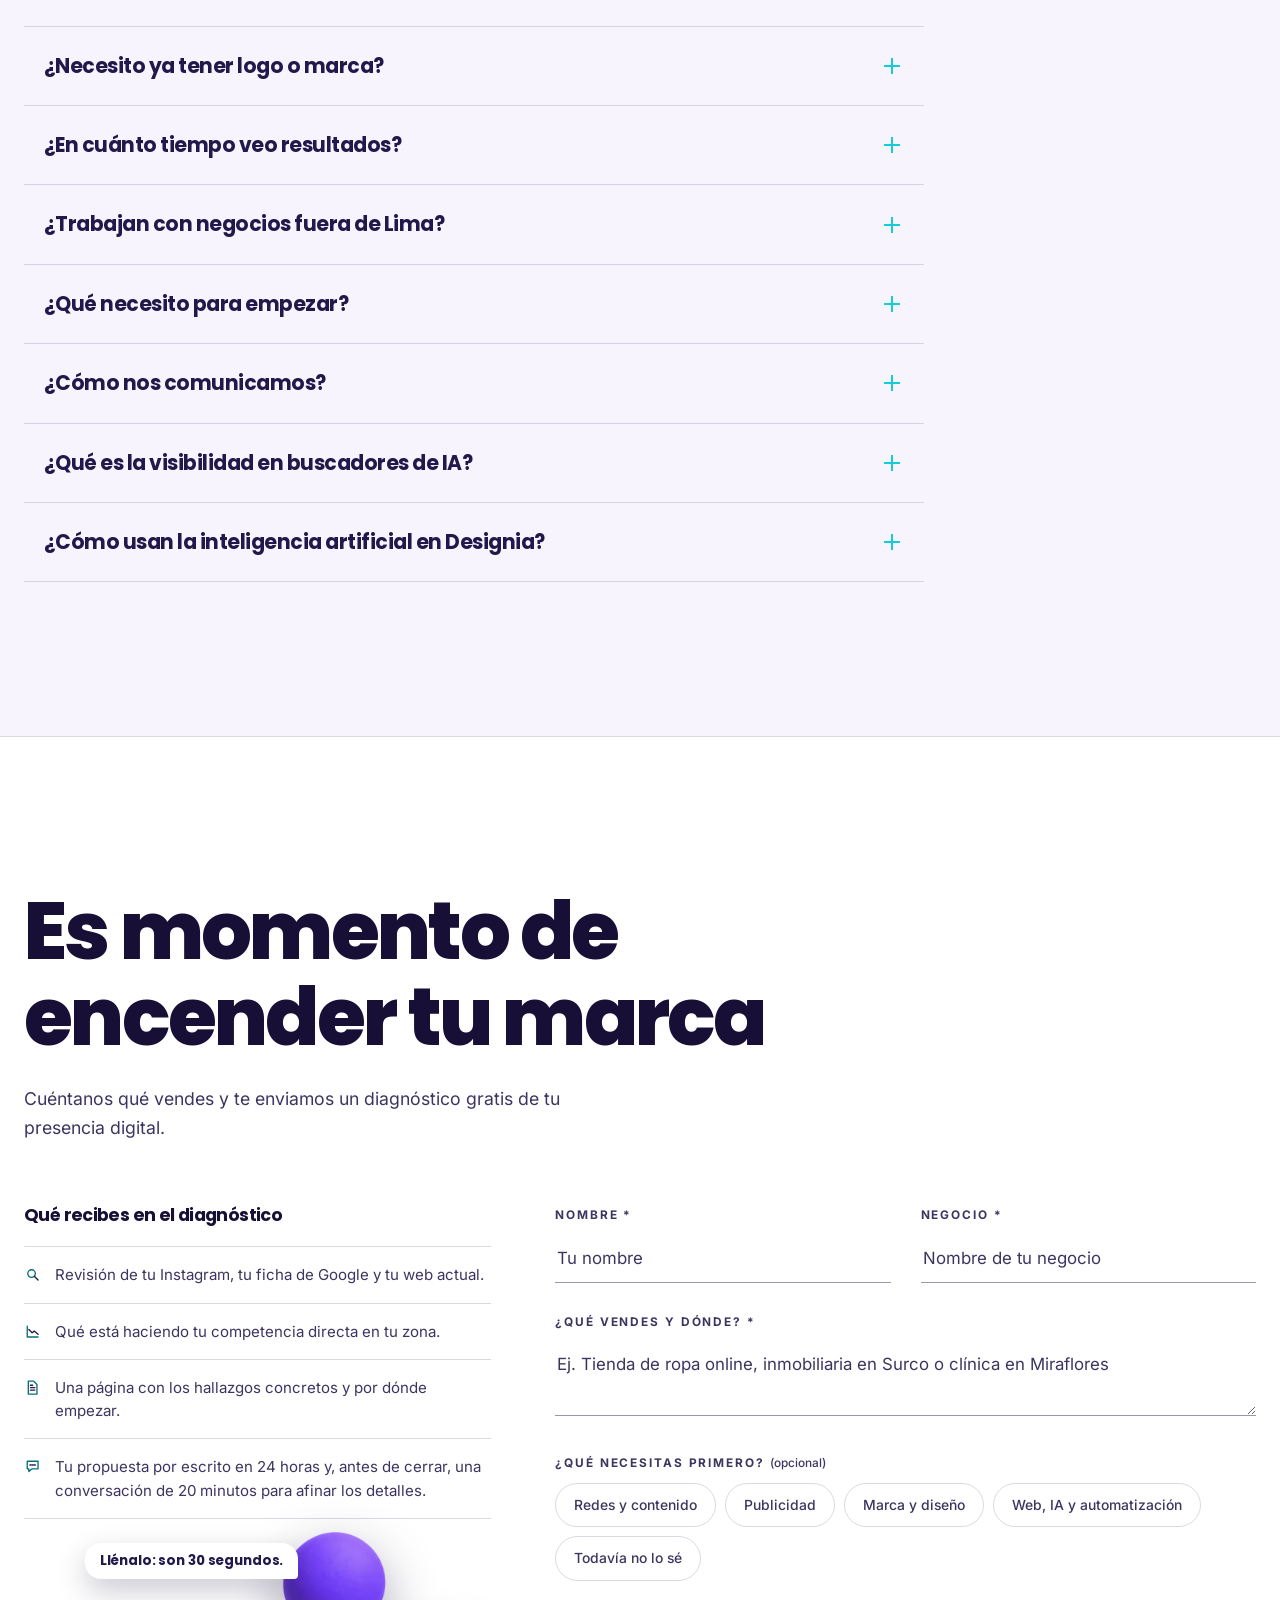
==== commit feb2edb5: "Prueba 6b: vuelven tarjetas, servicios y See you soon; tarjetas con movimiento Co-Authored-By: Claud" ====
--- a/es/index.html
+++ b/es/index.html
@@ -1437,32 +1437,35 @@
 html[data-tema="claro"] .cta-movil .btn-line:hover{background:var(--tinta);color:#fff}
 
 /* === 7 PUNTOS ANTIWEBSLOP (nov-2026) === */
-/* 3. fondos de un solo tono, sin degradé turquesa-violeta */
+/* fondos de un solo tono, sin degradé turquesa-violeta */
 .w1 .work-art{background:linear-gradient(150deg,#13CDD9,#0B9AA4)}
 .w2 .work-art{background:linear-gradient(150deg,#8b6af7,#6D4AE6)}
 .w3 .work-art{background:linear-gradient(150deg,#2E2160,#22184a)}
 .w4 .work-art{background:linear-gradient(150deg,#0FA9B3,#086F77)}
 .vav,.f-av{background:#5B3FD1}
-/* 4a. señales del problema: lista de frases grandes, no tarjetas */
-.postales{display:block;margin-top:56px;border-bottom:1px solid var(--hilo)}
-.postales>.card{display:grid;grid-template-columns:minmax(0,5fr) minmax(0,7fr);gap:clamp(16px,4vw,56px);align-items:baseline;
-  padding:30px 0;background:var(--lz-bg);border:0;border-top:1px solid var(--hilo);border-radius:0;box-shadow:none}
-.postales>.card:hover{transform:none;background:var(--lz-bg);box-shadow:none}
-.w-luz .postales>.card{background:var(--lz-bg)} /* tapa a Designio: se asoma desde detrás de la lista */
-.postales>.card h3{font-size:clamp(1.35rem,1rem + 1.2vw,1.9rem);line-height:1.15;margin:0}
-.postales>.card p{margin:0;max-width:560px}
-/* 4b. servicios: lista de dos columnas (nombre | qué incluye) */
-.serv-grid,.serv-grid--6{display:block}
-.serv-card{display:grid;grid-template-columns:minmax(0,4fr) minmax(0,8fr);gap:clamp(12px,3vw,40px);align-items:baseline;padding:18px 0}
-.serv-grid .serv-card:last-child{border-bottom:1px solid var(--hilo)}
-.serv-card h4{margin:0}
-.serv-card .serv-nuevo,.serv-card .serv-consulta{grid-column:1;justify-self:start}
+/* Designio se asoma DETRÁS de las tarjetas: en noche la tarjeta era translúcida y se veía a través */
+html:not([data-tema="claro"]) .dz-zona>.postales .card{background:#251D48}
+/* tarjetas del problema: hover sutil en escritorio */
+/* translate y scale van aparte de transform: la entrada escalonada (.8s) no se toca */
+.postales>.card{transition:opacity .8s var(--ease) var(--d,0s),transform .8s var(--ease) var(--d,0s),translate .22s cubic-bezier(.23,1,.32,1),scale .25s cubic-bezier(.23,1,.32,1),border-color .22s ease}
+.postales>.card h3{transition:color .22s ease}
+.postales>.card:hover{transform:none} /* el ascenso lo da translate, sin sumar el de .card */
+@media(hover:hover) and (pointer:fine){
+  .postales>.card.is-in:hover{translate:0 -4px;border-color:var(--turq-tx)}
+  .postales>.card:hover h3{color:var(--turq-tx)}
+}
+/* móvil: la tarjeta en foco queda nítida; las de los lados, un poco más chicas y tenues */
 @media(max-width:760px){
-  .postales{display:block}
-  .postales>.card{grid-template-columns:1fr;gap:10px;padding:24px 0}
-  .postales-pista{display:none!important}
-  .serv-card{grid-template-columns:1fr;gap:6px}
+  .postales.con-foco>.card.is-in{scale:.94}
+  .postales.con-foco>.card.is-in.en-foco{scale:1;border-color:var(--turq-tx)}
+  .postales-pista span{display:inline-block;animation:pista 1.6s cubic-bezier(.77,0,.175,1) infinite}
 }
+@keyframes pista{50%{transform:translateX(5px)}}
+@media(prefers-reduced-motion:reduce){
+  .postales.con-foco>.card.is-in,.postales>.card.is-in:hover{scale:1;translate:none}
+  .postales-pista span{animation:none}
+}
+html.pausa .postales-pista span{animation:none}
 </style>
 </head>
 <body>
@@ -2311,7 +2314,7 @@
         </form>
       </div>
 
-      
+      <div class="gigante-wrap" aria-hidden="true"><p class="gigante" id="gigante">Te esperamos · Te esperamos ·</p></div>
       <p class="datos-contacto">
         <span>Lima, Perú</span>
         <span>Lun–Vie · 9:00 a 18:00 · Solo por escrito</span>
@@ -3402,5 +3405,18 @@
   listas.forEach(function(l){ io.observe(l); });
 })();
 </script>
+<script>
+/* Tarjetas del problema en móvil: marca la que está en foco dentro del carrusel */
+(function(){
+  var c = document.querySelector('.postales'); if(!c || !('IntersectionObserver' in window)) return;
+  var io = new IntersectionObserver(function(es){
+    es.forEach(function(x){ x.target.classList.toggle('en-foco', x.intersectionRatio > .6); });
+  }, {root: c, threshold: [0, .6, 1]});
+  var mq = matchMedia('(max-width:760px)');
+  function activa(){ c.classList.toggle('con-foco', mq.matches); }
+  mq.addEventListener('change', activa); activa();
+  Array.prototype.forEach.call(c.children, function(card){ io.observe(card); });
+})();
+</script>
 </body>
 </html>
